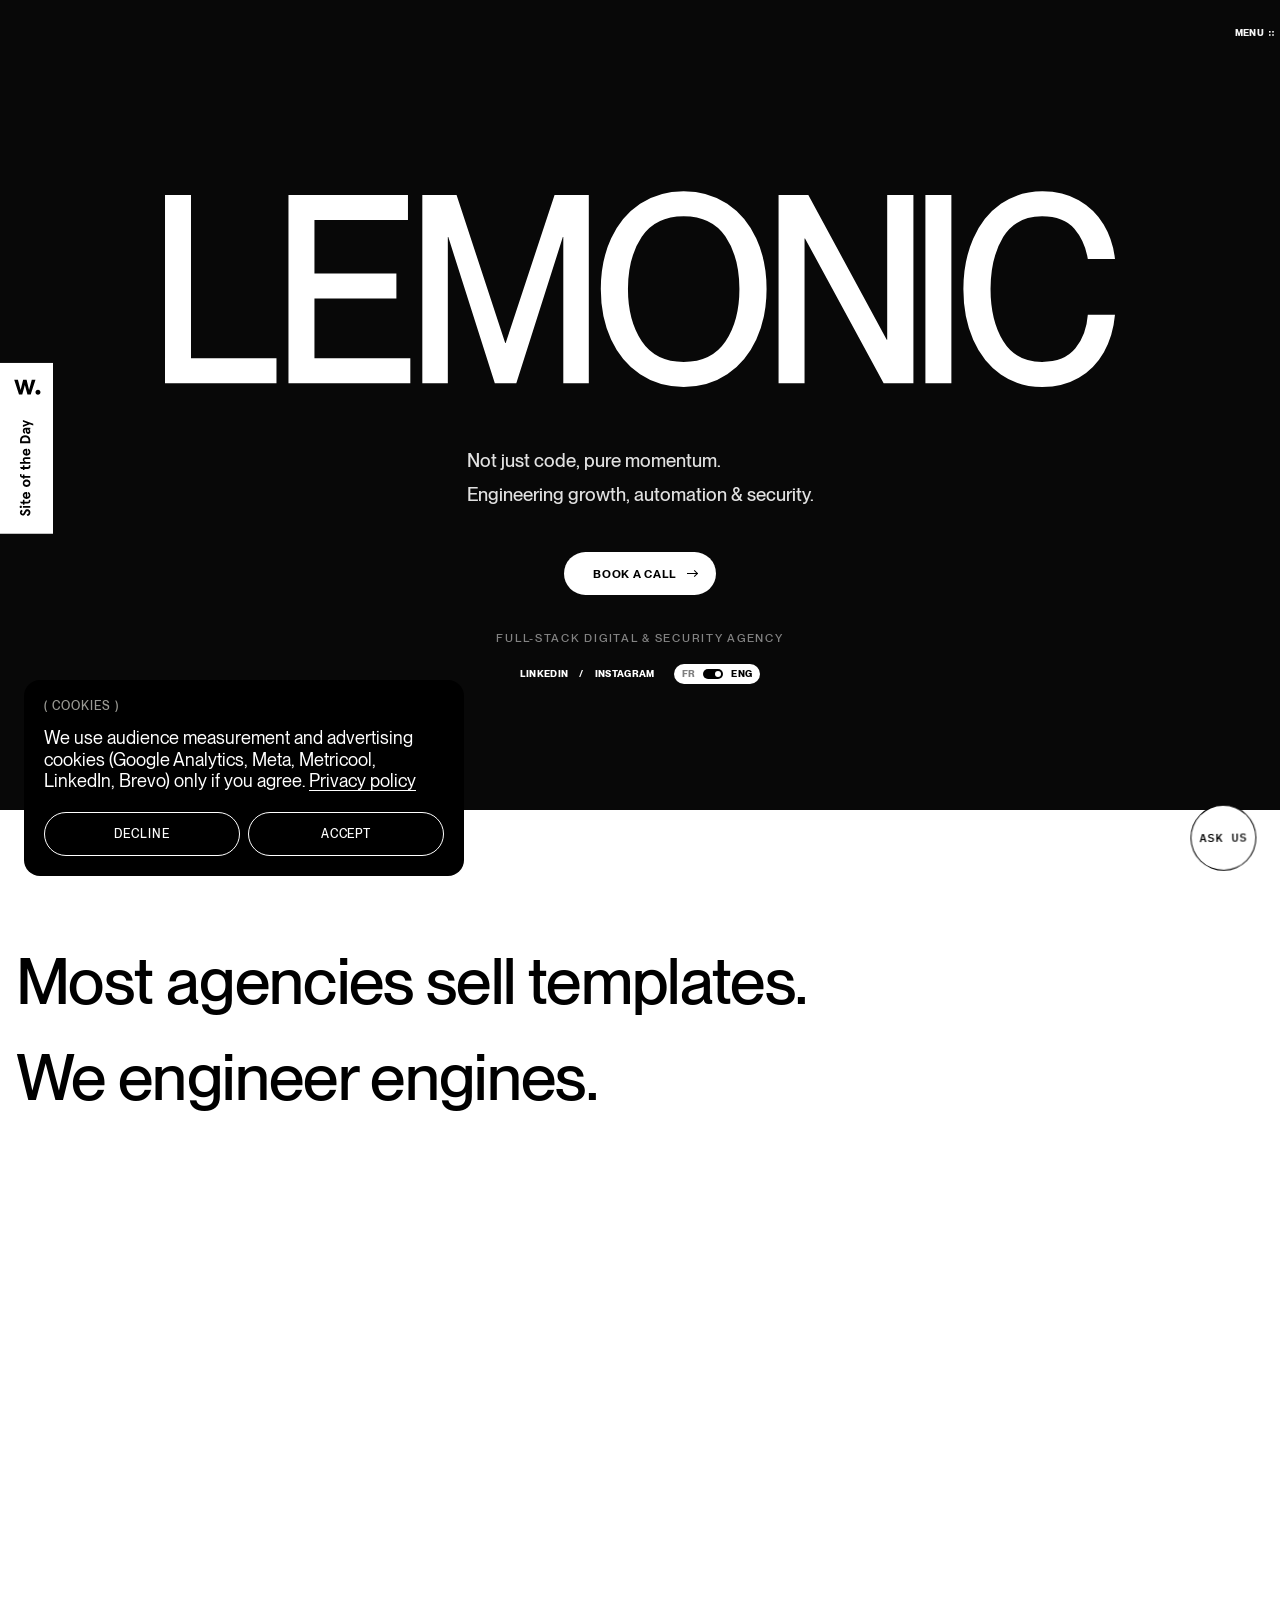
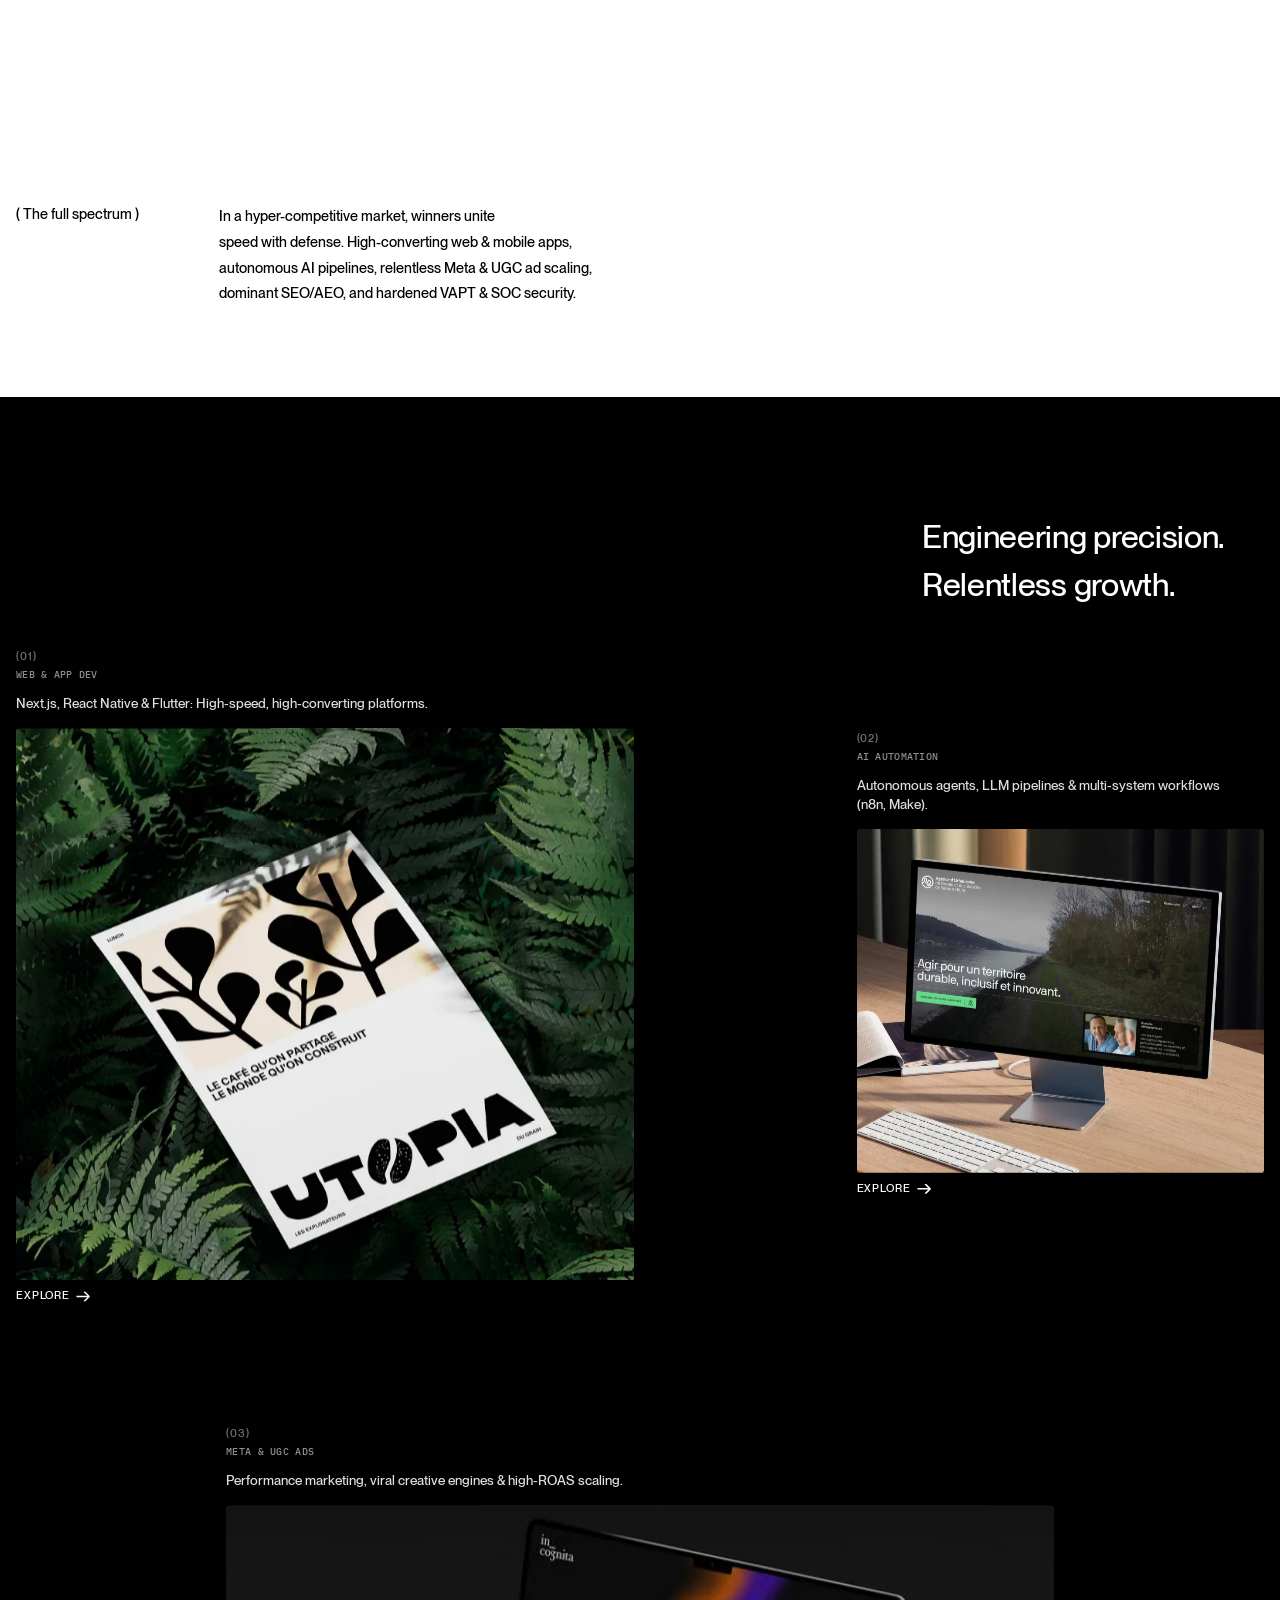
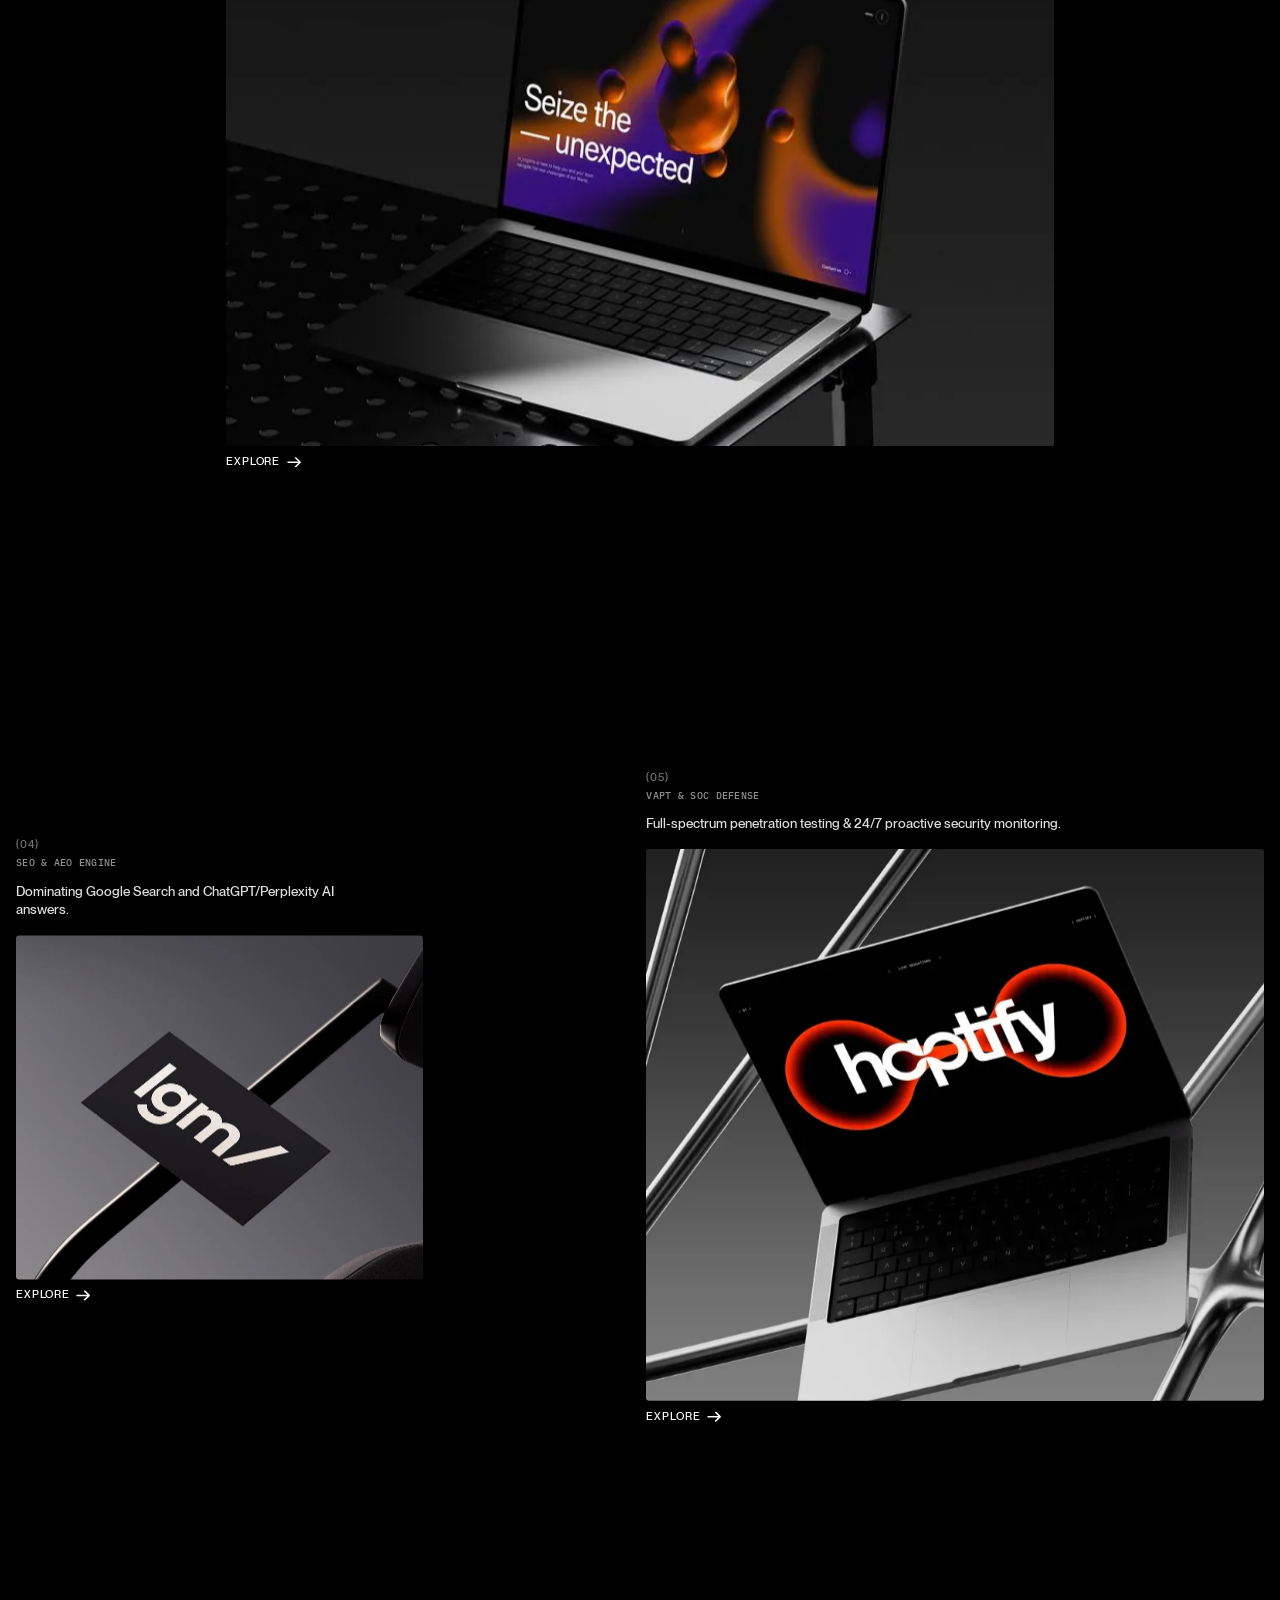
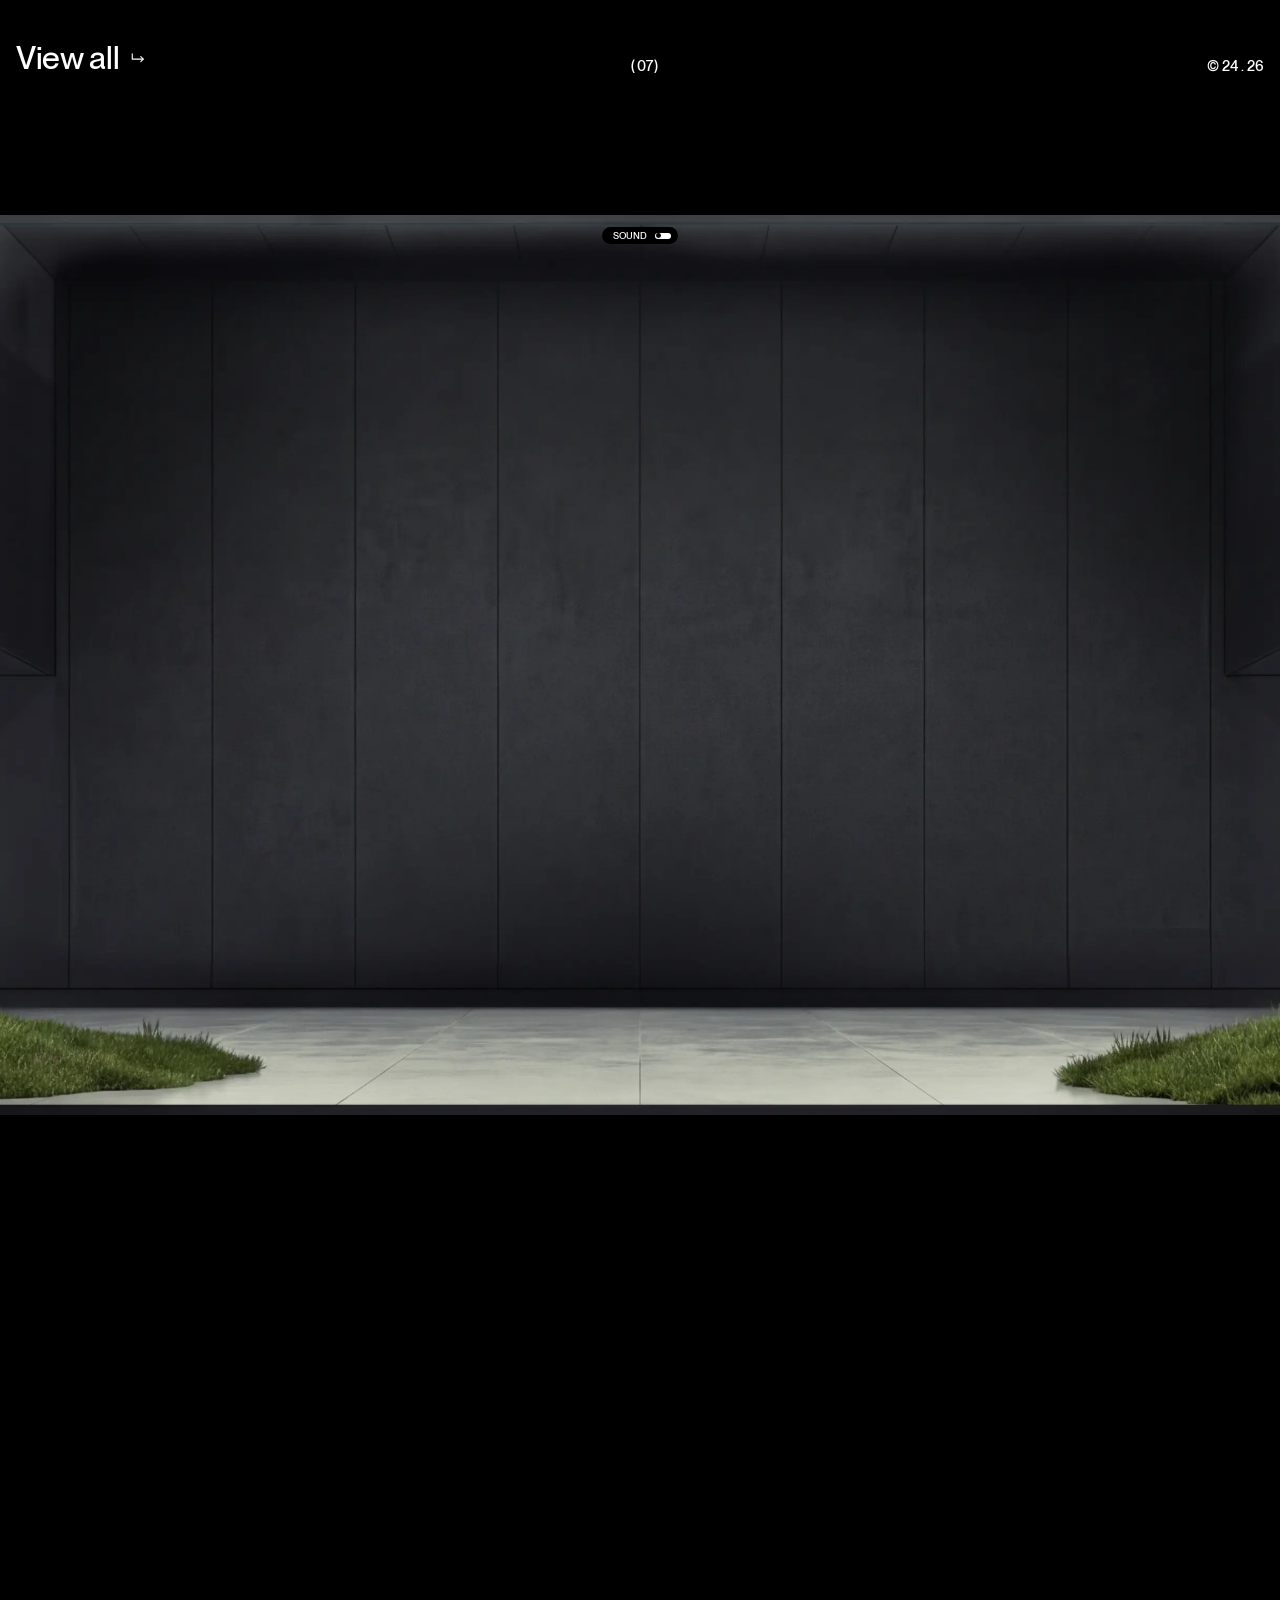
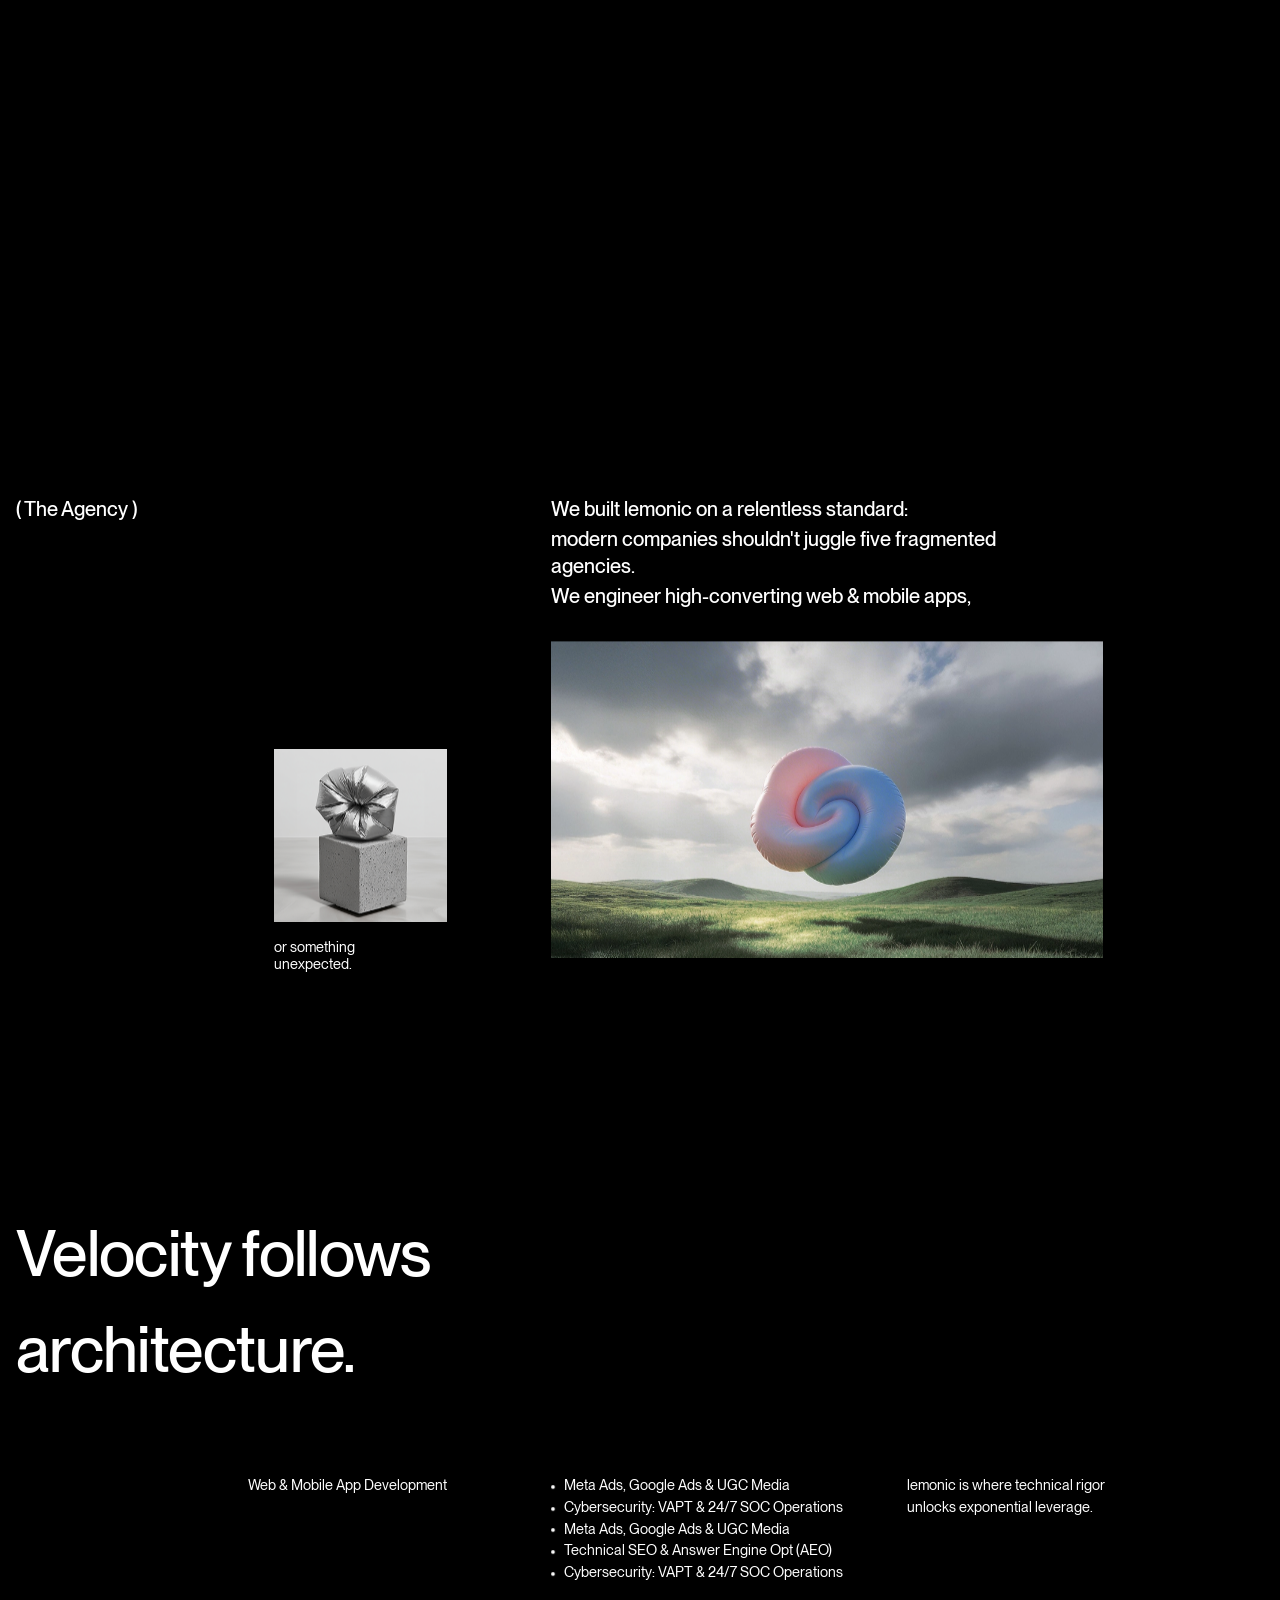
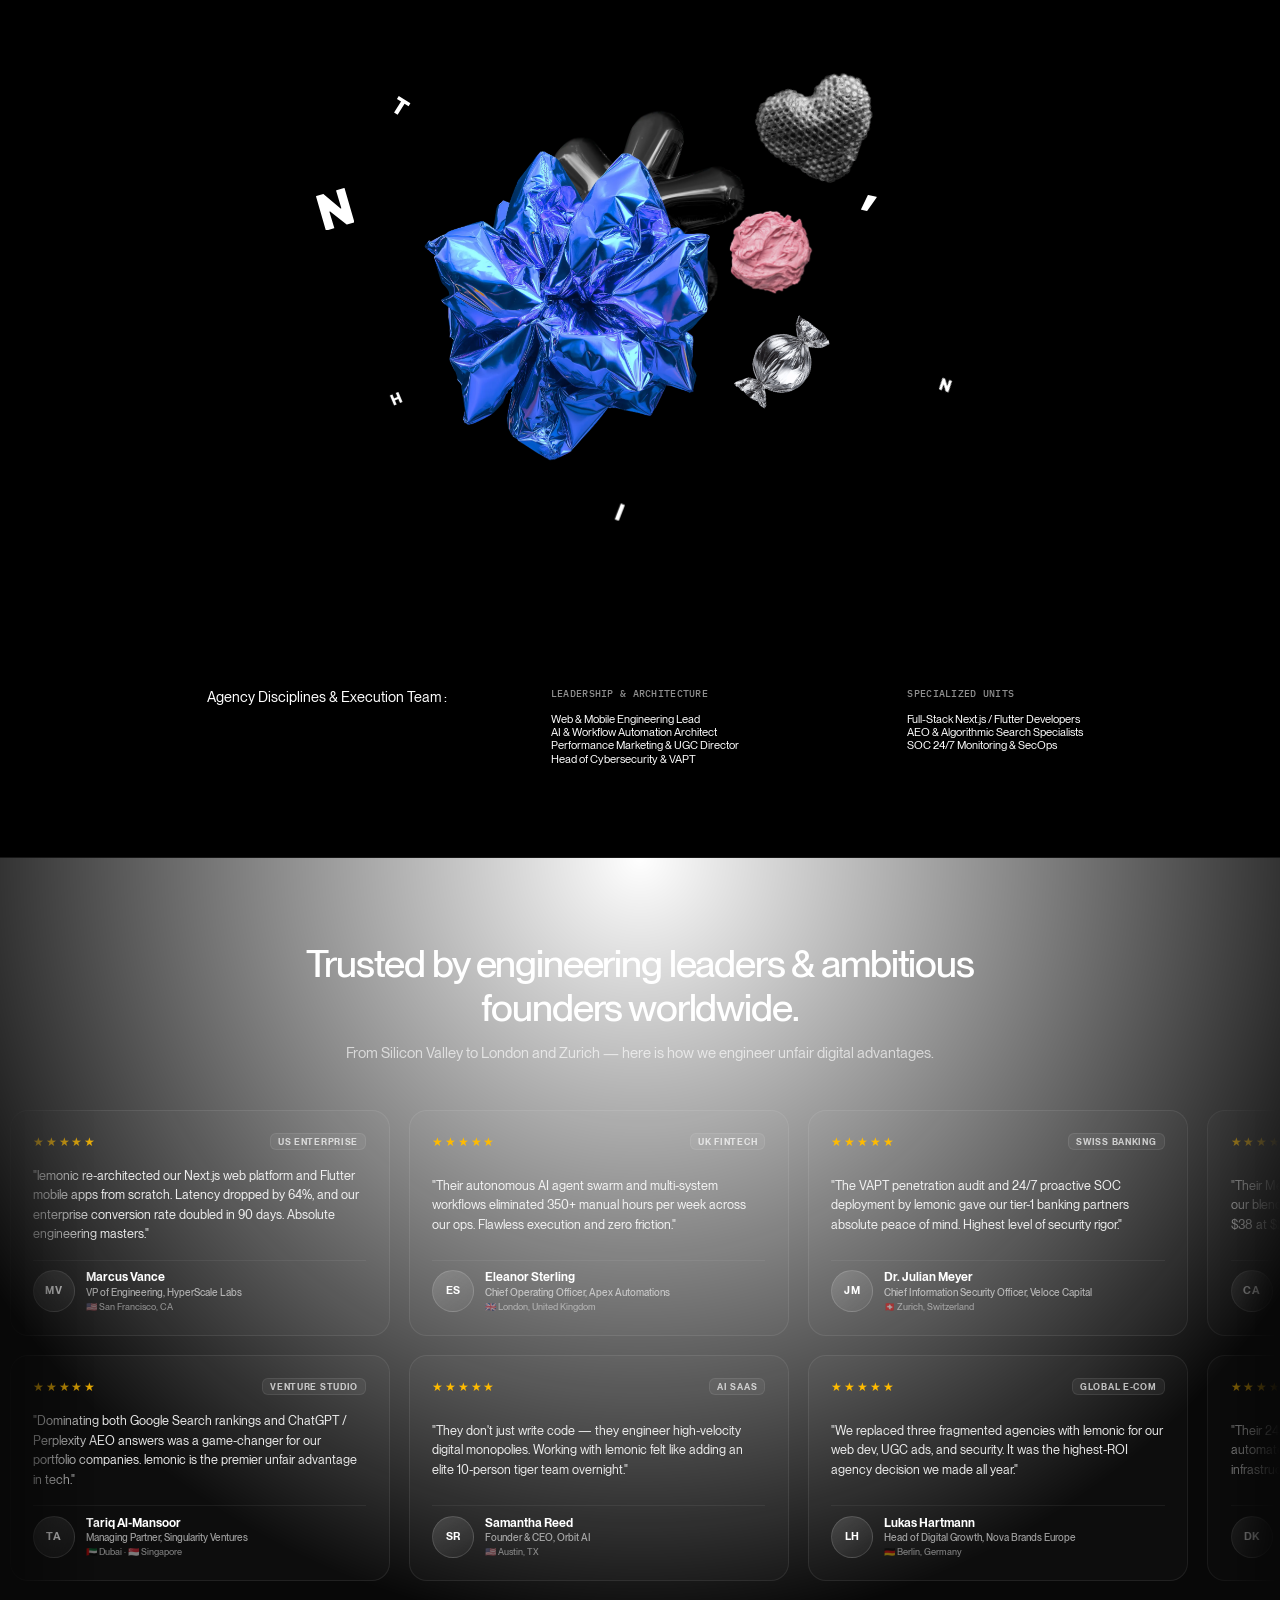
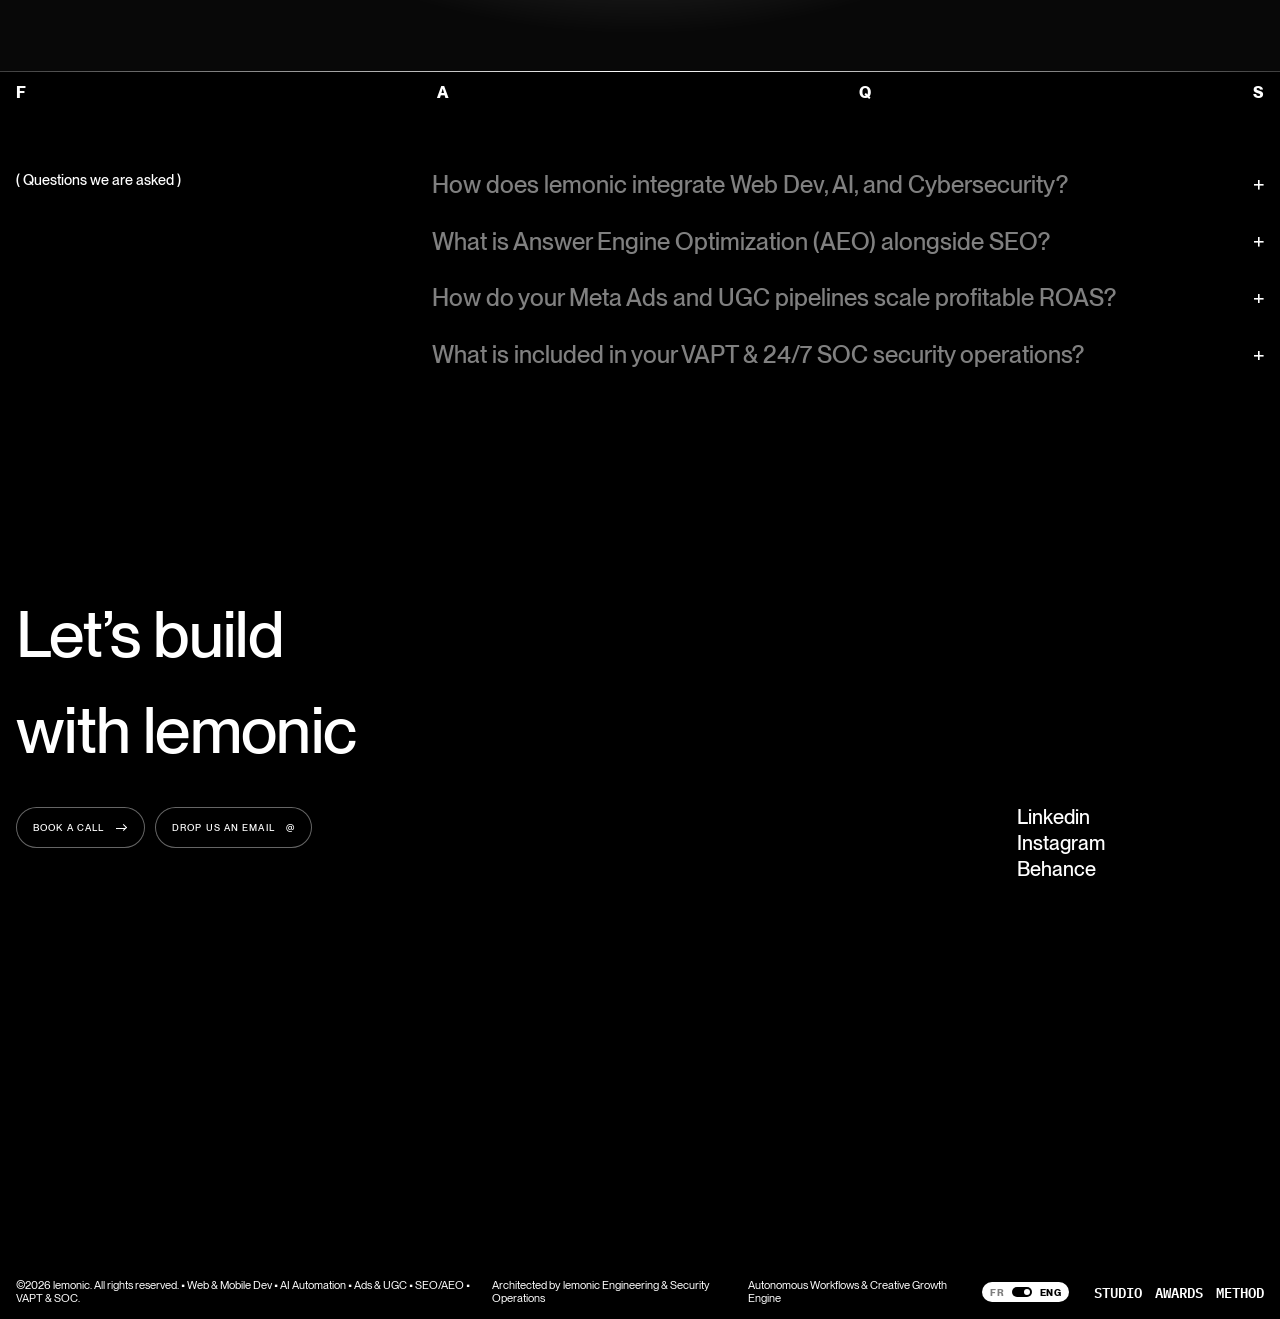
==== index.html @ 567ef1a5 "feat(testimonials): replace glitch section with transparent foreign client testimonials marquee & re" ====
<!DOCTYPE html>

<html class="w-mod-js wf-ibmplexmono-n4-active wf-active lenis lenis-scrolling lenis-smooth" data-wf-domain="www.noth.in" data-wf-page="6a0c501c42b9751b78a9d1a3" data-wf-site="6a0c501c42b9751b78a9d1a7" lang="en" style=""><!--
 Page saved with SingleFile 
 url: https://lemonic.agency/ 
 saved date: Wed Oct 28 2026 00:59:35 GMT+0530 (India Standard Time)
--><head><meta charset="utf-8"/><script async="" data-sf-original-src="https://www.googletagmanager.com/gtm.js?id=GTM-TXXTT3WJ" src="scripts/110.js"></script><style>body{transition:opacity ease-in 0.2s}body[unresolved]{opacity:0;display:block;overflow:hidden;position:relative}</style><style>.wf-force-outline-none[tabindex="-1"]:focus{outline:none}</style><title>lemonic | High-Performance Web Dev, App Dev, AI Automation, Ads &amp; Cybersecurity Agency</title><link href="https://lemonic.agency/" hreflang="x-default" rel="alternate"/><link href="https://lemonic.agency/" hreflang="en" rel="alternate"/><link href="https://lemonic.agency/fr" hreflang="fr" rel="alternate"/><meta content="lemonic is a full-stack digital powerhouse delivering custom Web &amp; App Development, AI Automation, Performance Marketing (Meta &amp; UGC Ads), SEO &amp; AEO, and Enterprise Cybersecurity (VAPT &amp; SOC)." name="description"/><meta content="lemonic | High-Performance Web Dev, App Dev, AI Automation, Ads &amp; Cybersecurity Agency" property="og:title"/><meta content="lemonic is a full-stack digital powerhouse delivering custom Web &amp; App Development, AI Automation, Performance Marketing (Meta &amp; UGC Ads), SEO &amp; AEO, and Enterprise Cybersecurity (VAPT &amp; SOC)." property="og:description"/><meta content="https://cdn.prod.website-files.com/6a0c501c42b9751b78a9d1a7/6a2ecb5b635d5e15f3be5005_open-graph-3.jpg" property="og:image"/><meta content="lemonic | High-Performance Web Dev, App Dev, AI Automation, Ads &amp; Cybersecurity Agency" name="twitter:title"/><meta content="lemonic is a full-stack digital powerhouse delivering custom Web &amp; App Development, AI Automation, Performance Marketing (Meta &amp; UGC Ads), SEO &amp; AEO, and Enterprise Cybersecurity (VAPT &amp; SOC)." name="twitter:description"/><meta content="website" property="og:type"/><meta content="summary_large_image" name="twitter:card"/><meta content="width=device-width, initial-scale=1" name="viewport"/><link data-sf-original-href="https://cdn.prod.website-files.com/6a0c501c42b9751b78a9d1a7/css/nothin-preprod.webflow.shared.da6d62573.min.css" href="stylesheet_2.css" rel="stylesheet" type="text/css"/><link data-sf-original-href="https://cdn.prod.website-files.com/6a0c501c42b9751b78a9d1a7/css/nothin-preprod.webflow.6a0c501c42b9751b78a9d1a3.d05afa5de.opt.min.css" href="stylesheet_1.css" rel="stylesheet" type="text/css"/><script data-sf-original-src="https://ajax.googleapis.com/ajax/libs/webfont/1.6.26/webfont.js" src="scripts/111.js" type="text/javascript"></script><link data-sf-original-href="https://fonts.googleapis.com/css?family=IBM+Plex+Mono:400" href="stylesheet_0.css" media="all" rel="stylesheet"/><script type="text/javascript">WebFont.load({  google: {    families: ["IBM Plex Mono:400"]  }});</script><script type="text/javascript">!function(o,c){var n=c.documentElement,t=" w-mod-";n.className+=t+"js",("ontouchstart"in o||o.DocumentTouch&&c instanceof DocumentTouch)&&(n.className+=t+"touch")}(window,document);</script><link data-sf-original-href="https://cdn.prod.website-files.com/6a0c501c42b9751b78a9d1a7/6a2ec8cf622699a3a1a2b83c_favicon-1-1.png" href="images/17.png" rel="icon" sizes="512x512" type="image/png"/><link href="https://lemonic.agency/" rel="canonical"/><script type="application/ld+json">
{
  "@context": "https://schema.org",
  "@type": "Organization",
  "@id": "https://lemonic.agency/#organization",
  "name": "lemonic",
  "legalName": "lemonic Agency",
  "alternateName": [
    "lemonic",
    "lemonic agency",
    "lemonic.agency"
  ],
  "description": "Full-stack digital powerhouse delivering custom Web & App Development, AI Automation, Performance Marketing (Meta & UGC Ads), SEO & AEO, and Enterprise Cybersecurity (VAPT & SOC).",
  "url": "https://lemonic.agency",
  "knowsAbout": [
    "Web Development",
    "Mobile App Development",
    "AI Automation",
    "Meta Ads",
    "UGC Ads",
    "Search Engine Optimization (SEO)",
    "Answer Engine Optimization (AEO)",
    "Vulnerability Assessment & Penetration Testing (VAPT)",
    "24/7 Security Operations Center (SOC)"
  ],
  "hasOfferCatalog": {
    "@type": "OfferCatalog",
    "name": "lemonic services",
    "description": "Enterprise digital and cybersecurity service capabilities."
  }
}
</script><!-- Origin trial Chrome WebMCP (noth.in + sous-domaines), jeton créé le 16/10/2026, expire le 30/03/2027 -->
<meta content="Ar6dFBeBWPPb+GO39ZNxCnTbltjSrvBATvACLUP/eQGfPTH7x+pdO/RKnRdQ1BiT6mdyEQlSqX2KzGQX+DdqkwIAAABaeyJvcmlnaW4iOiJodHRwczovL25vdGguaW46NDQzIiwiZmVhdHVyZSI6IldlYk1DUCIsImV4cGlyeSI6MTgwNjM2NDgwMCwiaXNTdWJkb21haW4iOnRydWV9" http-equiv="origin-trial"/>
<meta content="359319e4d50ca2c14576c0327e458f85" name="p:domain_verify"/>
<!-- Consentement (Consent Mode v2, mode basique) : GA4, Metricool, LinkedIn, Brevo et pixel Meta ne se chargent qu'après acceptation. Choix gardé 6 mois. Rouvrir : noth.in/#cookies -->
<script>
window.dataLayer = window.dataLayer || [];
function gtag(){dataLayer.push(arguments);}
gtag('consent', 'default', {ad_storage:'denied', analytics_storage:'denied', ad_user_data:'denied', ad_personalization:'denied', wait_for_update:500});
(function () {
  var K = 'nothin:consent', MAX = 182 * 864e5, c = null;
  try { var v = JSON.parse(localStorage.getItem(K) || 'null'); if (v && Date.now() - v.t < MAX) c = v.s; } catch (e) {}
  window.__nothinConsent = c;
  window.nothinLoadTrackers = function () {
    if (window.__nothinTrackersLoaded) return;
    window.__nothinTrackersLoaded = 1;
    gtag('consent', 'update', {analytics_storage:'granted'});
    if (location.hostname === 'www.noth.in') {
      var s = document.createElement('script');
      s.async = true;
      s.src = 'https://www.googletagmanager.com/gtag/js?id=G-HHTL91GJ73';
      document.head.appendChild(s);
      gtag('js', new Date());
      gtag('config', 'G-HHTL91GJ73');
    }
    var m = document.createElement('script');
    m.src = 'https://tracker.metricool.com/resources/be.js';
    m.onload = function () { try { beTracker.t({hash:'a866c627fd79d755214486ec2132f556'}); } catch (e) {} };
    document.head.appendChild(m);
    // LinkedIn Insight Tag (compte pub Booster NOTHIN' 547020977)
    window._linkedin_partner_id = '9807546';
    window._linkedin_data_partner_ids = window._linkedin_data_partner_ids || [];
    window._linkedin_data_partner_ids.push(window._linkedin_partner_id);
    if (!window.lintrk) { window.lintrk = function (a, b) { window.lintrk.q.push([a, b]); }; window.lintrk.q = []; }
    var l = document.createElement('script');
    l.async = true;
    l.src = 'https://snap.licdn.com/li.lms-analytics/insight.min.js';
    document.head.appendChild(l);
    // Pixel Meta (compte pub Nothin' 26717139374627992, jeu de données 1474296571183628, aussi posé sur geo.noth.in) (16/10/2026)
    !function(f,b,e,v,n,t,s){if(f.fbq)return;n=f.fbq=function(){n.callMethod?n.callMethod.apply(n,arguments):n.queue.push(arguments)};if(!f._fbq)f._fbq=n;n.push=n;n.loaded=!0;n.version='2.0';n.queue=[];t=b.createElement(e);t.async=!0;t.src=v;s=b.getElementsByTagName(e)[0];s.parentNode.insertBefore(t,s)}(window,document,'script','https://connect.facebook.net/en_US/fbevents.js');
    fbq('init', '1474296571183628');
    fbq('track', 'PageView');
    // Le site n'a pas de formulaire : la conversion est le clic vers Calendly, envoyé en Contact (délégué sur document, car le DOM est injecté par main.js)
    document.addEventListener('click', function (e) {
      var a = e.target.closest && e.target.closest('a[href*="calendly.com"]');
      if (a) fbq('track', 'Contact', {content_name: 'calendly'});
    }, true);
    // Tracker Brevo (Automatisations > Paramètres > Tracker Brevo)
    window.Brevo = window.Brevo || [];
    Brevo.push(['init', {client_key: 'a4q3juoqizbn21fngvplk0p5'}]);
    var b = document.createElement('script');
    b.async = true;
    b.src = 'https://cdn.brevo.com/js/sdk-loader.js';
    document.head.appendChild(b);
  };
  if (c === 'granted') window.nothinLoadTrackers();
})();
</script>
<!-- Google Tag Manager -->
<script>(function(w,d,s,l,i){w[l]=w[l]||[];w[l].push({'gtm.start':
new Date().getTime(),event:'gtm.js'});var f=d.getElementsByTagName(s)[0],
j=d.createElement(s),dl=l!='dataLayer'?'&l='+l:'';j.async=true;j.src=
'https://www.googletagmanager.com/gtm.js?id='+i+dl;f.parentNode.insertBefore(j,f);
})(window,document,'script','dataLayer','GTM-TXXTT3WJ');</script>
<!-- End Google Tag Manager -->
<script>
(function () {
  try {
    if (sessionStorage.getItem('nothin:loader-played') === '1') {
      var s = document.createElement('style');
      s.textContent = '.loader{display:none !important;}';
      document.head.appendChild(s);
    }
  } catch (e) {}
})();
</script><style>.loader{display:none!important}</style>
<style>*{-webkit-font-smoothing:antialiased;-moz-osx-font-smoothing:grayscale;-o-font-smoothing:antialiased}.loader{display:block}</style><style>html,body{overscroll-behavior:none}</style><script data-sf-original-src="https://cdn.prod.website-files.com/6a0c501c42b9751b78a9d1a7%2F689e5ba67671442434f3ca35%2F6adfb3a1a7b90ee5ba671ade%2Fchatfr-1.0.1.js" src="scripts/112.js" type="text/javascript"></script><script data-sf-original-src="https://cdn.prod.website-files.com/6a0c501c42b9751b78a9d1a7%2F689e5ba67671442434f3ca35%2F6adfb63e61417b162801f7a9%2Ftogglelangues-1.1.0.js" src="scripts/113.js" type="text/javascript"></script><style id="nothin-toggle-langues">.lang-list{flex-direction:row-reverse;align-items:center;column-gap:8px}.lang-link.w--current{padding-left:0}.lang-link:not(.w--current){opacity:.5}.lang-link:not(.w--current):hover{opacity:1}.nl-tg{position:relative;flex:none;display:block;width:20px;height:10px;border-radius:10px;background:var(--black);border:0;padding:0;margin:0;cursor:pointer}.nl-tg::after{content:"";position:absolute;left:2px;top:2px;width:6px;height:6px;border-radius:50%;background:var(--white);transition:transform .25s ease}.nl-tg.is-en::after{transform:translateX(10px)}</style><script data-sf-original-src="https://nothinv1.netlify.app/main.js" src="scripts/114.js" type="module"></script><script async="" data-sf-original-src="https://tools.noth.in/webmcp/nothin-webmcp.js" src="scripts/115.js"></script><style id="mytempCss" type="text/css">._8mqQwQ{display:none}._1TWLMK.icF5zO{opacity:0.01}</style><style>*{margin:0;padding:0;box-sizing:border-box}html{height:auto;scroll-behavior:auto}a{color:inherit;text-decoration:none;transition:opacity .3s ease}img{max-width:100%;height:auto;display:block}[line],[letter],[opacity]{opacity:0}[scale]{transform:scale(0);transform-origin:50% 50%}.line-child,.letter-child{padding-bottom:.15em}.line-mask-child-mask,.letter-mask-child-mask{margin-bottom:-.15em}.section-w{position:relative;overflow:hidden}.section-w .video-hero-bg{position:absolute;top:50%;left:0;transform:translateY(-50%);width:100%;height:auto;z-index:0}.section-w .mask-reveal-canvas{position:absolute;inset:0;z-index:1;pointer-events:none}.section-w .section.hero-home{background-color:#fff;position:relative;z-index:0}.footer-svg-w,.footer-nothin-svg{overflow:visible}.footer-nothin-svg path{will-change:transform}@media (max-width:768px){.work-list-img{grid-template-columns:1fr!important}.work-item-img{grid-column:1/-1!important;height:auto!important}.work-item-img .work-img{height:auto!important}}</style><style data-nothin-chat="true">.nw{--nw-size:64px;--nw-w:380px;--nw-h:560px;--nw-right:24px;--nw-bottom:24px;--nw-dur:620ms;--nw-ease:cubic-bezier(.22,1,.36,1);--mw:30.08px;--mh:24px;--dx:0px;--dy:0px;--nw-sans:inherit;--nw-caps:inherit;--nw-mono:"IBM Plex Mono",ui-monospace,monospace;--nw-neutral:#e3e1de;--nw-grey:#8b8b84;--nw-hair:#d7d7d1;--nw-card:16px;--nw-pill:100px;position:fixed;z-index:2147483000;right:var(--nw-right);bottom:var(--nw-bottom);width:0;height:0;font-family:var(--nw-sans);font-weight:500;font-size:14px;line-height:1.1;color:#000;transition:bottom .5s var(--nw-ease);will-change:transform}.nw,.nw *{box-sizing:border-box}.nw button:focus-visible,.nw a:focus-visible{outline:2px solid currentColor;outline-offset:3px}.nw-shell{position:absolute;right:0;bottom:0;width:var(--nw-size);height:var(--nw-size);border-radius:calc(var(--nw-size)/2);background:#fff;overflow:hidden;box-shadow:0 0 0 1px #000,0 0 0 rgba(0,0,0,0);transition:width var(--nw-dur) var(--nw-ease),height var(--nw-dur) var(--nw-ease),border-radius var(--nw-dur) var(--nw-ease),box-shadow .5s}.nw[data-state=open] .nw-shell{width:var(--nw-w);height:var(--nw-h);border-radius:var(--nw-card);box-shadow:0 0 0 1px #000,0 18px 40px rgba(0,0,0,.12)}.nw-launch{position:absolute;inset:0;border:0;padding:0;margin:0;background:transparent!important;cursor:pointer;color:inherit;border-radius:inherit;-webkit-tap-highlight-color:transparent;-webkit-appearance:none;appearance:none;outline:none}.nw:not([data-state=idle]) .nw-launch{pointer-events:none}.nw-face{position:absolute;inset:0;display:grid;place-items:center;opacity:0;transition:opacity .22s ease;pointer-events:none}.nw[data-state=idle] .nw-face{opacity:1}.nw-ask{grid-area:1/1;font-family:var(--nw-mono);font-weight:500;font-size:12px;line-height:1;letter-spacing:.08em;text-transform:uppercase;color:#000;transition:opacity .32s ease,transform .5s var(--nw-ease)}.nw-gum{grid-area:1/1;width:76%;height:76%;object-fit:contain;opacity:0;transform:scale(.5) rotate(-16deg);user-select:none;transition:opacity .3s ease,transform .65s cubic-bezier(.34,1.56,.64,1)}.nw.is-hover .nw-ask{opacity:0;transform:scale(.7)}.nw.is-hover .nw-gum{opacity:1;transform:none}.nw-mark{position:absolute;width:var(--mw);height:var(--mh);display:block;pointer-events:none;user-select:none;z-index:3;right:calc(var(--nw-w) - 20px - var(--mw));bottom:calc(var(--nw-h) - 20px - var(--mh));opacity:0;transform:translate(var(--dx),var(--dy)) scale(.55);transition:transform .22s ease,opacity .2s ease}.nw[data-state=peek] .nw-mark,.nw[data-state=closing] .nw-mark{opacity:1;transform:translate(var(--dx),var(--dy)) scale(.9)}.nw[data-state=peek] .nw-mark{transition:transform .26s cubic-bezier(.34,1.56,.64,1),opacity .18s ease}.nw[data-state=closing] .nw-mark{transition:transform var(--nw-dur) var(--nw-ease),opacity 0s}.nw[data-state=open] .nw-mark{opacity:1;transform:none;transition:transform var(--nw-dur) var(--nw-ease),opacity 0s}.nw-panel{position:absolute;right:0;bottom:0;width:var(--nw-w);height:var(--nw-h);display:flex;flex-direction:column;background:#fff;visibility:hidden;transition:visibility 0s linear var(--nw-dur)}.nw[data-state=open] .nw-panel,.nw[data-state=closing] .nw-panel{visibility:visible}.nw[data-state=open] .nw-panel{transition-delay:0s}.nw-st{opacity:0;transform:translateY(8px);transition:opacity .16s ease,transform .16s ease}.nw[data-state=open] .nw-st{opacity:1;transform:none;transition:opacity .42s ease calc(var(--nw-dur)*.3 + var(--i,0)*50ms),transform .55s var(--nw-ease) calc(var(--nw-dur)*.3 + var(--i,0)*50ms)}.nw-head{height:64px;display:flex;align-items:center;justify-content:space-between;gap:12px;padding:0 16px 0 20px;border-bottom:1px solid var(--nw-hair);flex:none}.nw-id{display:flex;align-items:center;gap:12px}.nw-id i{display:block;width:var(--mw);height:var(--mh)}.nw-mono{font-family:var(--nw-mono);font-weight:500;text-transform:uppercase;letter-spacing:.08em;font-size:12px}.nw-id .nw-mono{color:var(--nw-grey);font-size:11px}.nw-close{font-family:var(--nw-caps);font-weight:500;font-size:12px;line-height:1;text-transform:uppercase;letter-spacing:.08em;background:transparent;color:#000;border:1px solid #000;border-radius:var(--nw-pill);padding:9px 14px;cursor:pointer;transition:background .25s,color .25s}.nw-close:hover{background:#000;color:#fff}.nw-log{flex:1;overflow:auto;overscroll-behavior:contain;-webkit-overflow-scrolling:touch;padding:20px;display:flex;flex-direction:column;gap:14px;scrollbar-width:thin}.nw-msg{max-width:88%;font-family:var(--nw-sans);font-size:16px;line-height:1.2;font-weight:400;padding:12px 14px;border-radius:var(--nw-card);overflow-wrap:anywhere}.nw-msg.me{align-self:flex-end;background:#000;color:#fff;border-bottom-right-radius:4px}.nw-msg.bot{align-self:flex-start;background:var(--nw-neutral);color:#000;border-bottom-left-radius:4px}.nw-link{color:inherit;text-decoration:underline}.nw-ctas{display:flex;flex-wrap:wrap;gap:8px;margin-top:10px}.nw-cta{display:inline-block;font-family:var(--nw-caps);font-weight:500;font-size:12px;line-height:1;text-transform:uppercase;letter-spacing:.08em;color:#000;background:transparent;border:1px solid #000;border-radius:var(--nw-pill);padding:9px 14px;text-decoration:none;cursor:pointer;transition:background .25s,color .25s}.nw-cta:hover{background:#000;color:#fff}.nw-dots{display:inline-flex;gap:4px;padding:3px 0}.nw-dots b{width:5px;height:5px;border-radius:50%;background:#000;opacity:.3;animation:nwdot 1s infinite}.nw-dots b:nth-child(2){animation-delay:.15s}.nw-dots b:nth-child(3){animation-delay:.3s}@keyframes nwdot{50%{opacity:1}}.nw-form{display:flex;gap:8px;padding:12px 16px 16px;border-top:1px solid var(--nw-hair);flex:none;margin:0}.nw-form input{flex:1;min-width:0;font-family:var(--nw-sans);font-weight:400;font-size:16px;line-height:1;border:1px solid #000;border-radius:var(--nw-pill);padding:14px 18px;background:#fff;color:#000;outline:none;box-shadow:none;transition:box-shadow .2s}.nw-form input:focus,.nw-form input:focus-visible{outline:none;box-shadow:inset 0 0 0 1px #000}.nw-form input::placeholder{color:var(--nw-grey);opacity:1}.nw-form input:disabled{opacity:.6}.nw-send{font-family:var(--nw-caps);font-weight:500;font-size:12px;line-height:1;text-transform:uppercase;letter-spacing:.08em;background:#000;color:#fff;border:1px solid #000;border-radius:var(--nw-pill);padding:0 18px;cursor:pointer;transition:background .25s,color .25s}.nw-send:hover{background:#fff;color:#000}.nw-send:disabled{opacity:.6;cursor:default}.nw-fine{padding:0 20px 14px;color:var(--nw-grey);font-size:11px;letter-spacing:.08em;flex:none}@media (max-width:720px){.nw{--nw-size:56px;--nw-right:16px;--nw-bottom:16px;--nw-w:calc(100vw - 32px);--nw-h:min(72vh,560px)}}@media (prefers-reduced-motion:reduce){.nw,.nw *{animation:none!important;transition:none!important}.nw .nw-face,.nw .nw-mark,.nw .nw-panel,.nw .nw-ask,.nw .nw-gum{transition:opacity .2s linear!important}.nw .nw-mark,.nw .nw-gum{transform:none!important}.nw .nw-st{transform:none!important}.nw:not([data-state=open]) .nw-panel{opacity:0}.nw .nw-ask{filter:none!important;transform:none!important}}</style><style id="nw-lift"></style><meta content="no-referrer" name="referrer"/><style data-single-file-movable-style="">html{font-size:calc(0rem + 1vw)}@media screen and (min-width:992px){html{font-size:calc(0rem + 1vw)}}@media screen and (max-width:991px){html{font-size:1rem}}body ::-webkit-scrollbar,body::-webkit-scrollbar{display:none}body{-ms-overflow-style:none}html{scrollbar-width:none}*,*:after,*:before{margin:0;padding:0;-webkit-box-sizing:border-box;-moz-box-sizing:border-box;box-sizing:border-box}html,body{-webkit-font-smoothing:antialiased;width:100%;height:auto}input:focus,select:focus,textarea:focus,button:focus{outline:none}a{color:inherit}::selection{background-color:#121212;color:white;text-shadow:none}::-moz-selection{background-color:#121212;color:white;text-shadow:none}.form_w ::selection{background-color:#2500AD;color:#FFFFFF;text-shadow:none}.form_w ::-moz-selection{background-color:#2500AD;color:#FFFFFF;text-shadow:none}.hide{display:none!important}figure{margin:0!important;padding:0!important}.w-richtext>:not(div):first-child,.w-richtext>div:first-child>:first-child{margin-top:0!important}.w-richtext>:last-child,.w-richtext ol li:last-child,.w-richtext ul li:last-child{margin-bottom:0!important}</style><style data-single-file-movable-style="">@media screen and (max-width:991px){.hide,.hide-tablet{display:none!important}}@media screen and (max-width:767px){.hide-landscape{display:none!important}}@media screen and (max-width:479px){.hide-mobile{display:none!important}}</style><style data-single-file-movable-style="">@media (max-width:767px){#awwwards{display:none!important}}</style><style data-single-file-movable-style="">#awwwards{transition:opacity .5s cubic-bezier(.22,1,.36,1),transform .6s cubic-bezier(.22,1,.36,1)}#awwwards.is-away{opacity:0;transform:translate(-40%,-50%)!important;pointer-events:none}</style><style data-single-file-movable-style="">.nw{transition:opacity .5s cubic-bezier(.22,1,.36,1),translate .6s cubic-bezier(.22,1,.36,1)}.nw.nw-away[data-state=idle]{opacity:0;translate:40%0;pointer-events:none}</style><!-- CSP removed --><style id="lemonic-anti-clipping-fix">
/* Lemonics Anti-Clipping & Full Text Visibility Engine */
.line-mask-child-mask {
  overflow: visible !important;
  clip-path: none !important;
  margin-bottom: 0 !important;
  height: auto !important;
}
.line-child {
  transform: none !important;
  opacity: 1 !important;
  visibility: visible !important;
  display: block !important;
  padding-bottom: 0.15em !important;
  white-space: normal !important;
}
[line], [letter], [opacity], [scale] {
  opacity: 1 !important;
  visibility: visible !important;
}
.short-p-work {
  overflow: visible !important;
  height: auto !important;
  line-height: 1.4 !important;
  font-size: 1.05rem !important;
  max-width: 90% !important;
  opacity: 0.88 !important;
}
.work_item {
  overflow: visible !important;
  margin-bottom: 2rem !important;
}
.h3-style, .h1-home, .title-work {
  overflow: visible !important;
  line-height: 1.2 !important;
}
.text-block-2 {
  overflow: visible !important;
  line-height: 1.5 !important;
  max-width: 95% !important;
}
.video-showreel-flip {
  overflow: visible !important;
}
.nav-logo .nav-apos {
  display: none !important;
  opacity: 0 !important;
}
</style><style id="lemonic-mobile-responsive-engine">

/* ==========================================================================
   TRANSPARENT CLIENT TESTIMONIALS (LEMONIC LUXURY THEME)
   ========================================================================== */
.section.testimonials {
  position: relative;
  width: 100%;
  padding: 6.5rem 0 7rem;
  background: radial-gradient(circle at 50% 0%, rgba(255, 255, 255, 0.03) 0%, rgba(8, 8, 8, 1) 75%);
  color: #ffffff;
  overflow: hidden;
  border-top: 1px solid rgba(255, 255, 255, 0.06);
  border-bottom: 1px solid rgba(255, 255, 255, 0.06);
}

.testimonials-header {
  max-width: 800px;
  margin: 0 auto 3.5rem;
  padding: 0 1.5rem;
  text-align: center;
}

.testimonials-badge {
  display: inline-flex;
  align-items: center;
  gap: 0.5rem;
  padding: 0.35rem 0.85rem;
  border-radius: 999px;
  background: rgba(255, 255, 255, 0.05);
  border: 1px solid rgba(255, 255, 255, 0.12);
  margin-bottom: 1.25rem;
}

.badge-dot {
  width: 6px;
  height: 6px;
  border-radius: 50%;
  background: #ffffff;
  box-shadow: 0 0 8px #ffffff;
}

.badge-text {
  font-size: 0.75rem;
  font-weight: 600;
  letter-spacing: 0.12em;
  text-transform: uppercase;
  color: rgba(255, 255, 255, 0.85);
}

.testimonials-title {
  font-size: clamp(2rem, 4vw, 3rem);
  line-height: 1.15;
  letter-spacing: -0.03em;
  font-weight: 500;
  color: #ffffff;
  margin: 0 0 1rem;
}

.testimonials-sub {
  font-size: clamp(1rem, 1.5vw, 1.15rem);
  line-height: 1.55;
  color: rgba(255, 255, 255, 0.65);
  margin: 0;
}

/* Marquee Scroller */
.testimonials-marquee-wrap {
  display: flex;
  flex-direction: column;
  gap: 1.5rem;
  width: 100%;
  overflow: hidden;
  mask-image: linear-gradient(to right, transparent 0%, black 8%, black 92%, transparent 100%);
  -webkit-mask-image: linear-gradient(to right, transparent 0%, black 8%, black 92%, transparent 100%);
}

.marquee-track {
  display: flex;
  width: max-content;
  user-select: none;
}

.marquee-track-left {
  animation: lemonic-marquee-left 42s linear infinite;
}

.marquee-track-right {
  animation: lemonic-marquee-right 45s linear infinite;
}

.marquee-track:hover {
  animation-play-state: paused;
}

@keyframes lemonic-marquee-left {
  0% { transform: translate3d(0, 0, 0); }
  100% { transform: translate3d(-50%, 0, 0); }
}

@keyframes lemonic-marquee-right {
  0% { transform: translate3d(-50%, 0, 0); }
  100% { transform: translate3d(0, 0, 0); }
}

.marquee-content {
  display: flex;
  gap: 1.5rem;
  padding: 0 0.75rem;
}

/* Cards */
.testimonial-card {
  width: 380px;
  flex-shrink: 0;
  padding: 1.75rem;
  border-radius: 18px;
  background: rgba(255, 255, 255, 0.025);
  backdrop-filter: blur(14px);
  -webkit-backdrop-filter: blur(14px);
  border: 1px solid rgba(255, 255, 255, 0.08);
  display: flex;
  flex-direction: column;
  justify-content: space-between;
  gap: 1.25rem;
  transition: transform 0.25s cubic-bezier(0.2, 0, 0, 1), border-color 0.25s ease, background 0.25s ease;
}

.testimonial-card:hover {
  transform: translateY(-4px);
  background: rgba(255, 255, 255, 0.05);
  border-color: rgba(255, 255, 255, 0.2);
}

.card-top {
  display: flex;
  justify-content: space-between;
  align-items: center;
}

.stars {
  color: #ffbb00;
  letter-spacing: 0.15em;
  font-size: 0.95rem;
}

.client-badge {
  font-size: 0.7rem;
  font-weight: 600;
  letter-spacing: 0.08em;
  text-transform: uppercase;
  padding: 0.2rem 0.55rem;
  border-radius: 6px;
  background: rgba(255, 255, 255, 0.06);
  color: rgba(255, 255, 255, 0.7);
  border: 1px solid rgba(255, 255, 255, 0.08);
}

.card-quote {
  font-size: 0.98rem;
  line-height: 1.55;
  color: rgba(255, 255, 255, 0.9);
  margin: 0;
  font-weight: 400;
}

.client-profile {
  display: flex;
  align-items: center;
  gap: 0.85rem;
  padding-top: 0.75rem;
  border-top: 1px solid rgba(255, 255, 255, 0.06);
}

.client-avatar {
  width: 42px;
  height: 42px;
  border-radius: 50%;
  background: linear-gradient(135deg, rgba(255, 255, 255, 0.15), rgba(255, 255, 255, 0.04));
  border: 1px solid rgba(255, 255, 255, 0.15);
  display: flex;
  align-items: center;
  justify-content: center;
  font-weight: 600;
  font-size: 0.85rem;
  color: #ffffff;
  letter-spacing: 0.05em;
  flex-shrink: 0;
}

.client-info {
  display: flex;
  flex-direction: column;
  gap: 0.15rem;
}

.client-name {
  font-size: 0.95rem;
  font-weight: 600;
  color: #ffffff;
}

.client-role {
  font-size: 0.78rem;
  color: rgba(255, 255, 255, 0.6);
  line-height: 1.25;
}

.client-location {
  font-size: 0.72rem;
  color: rgba(255, 255, 255, 0.45);
  margin-top: 0.15rem;
}

@media (max-width: 991px) {
  .section.testimonials {
    padding: 4.5rem 0 5rem !important;
  }
  .testimonials-header {
    margin-bottom: 2.5rem !important;
  }
  .testimonial-card {
    width: 310px !important;
    padding: 1.35rem !important;
  }
  .card-quote {
    font-size: 0.9rem !important;
    line-height: 1.5 !important;
  }
}



/* ==========================================================================
   PERFORMANCE & INSTANT HERO ENGINE (Zero Lag, No 300vh Scroll-Trap)
   ========================================================================== */
.section-w {
  position: relative !important;
  width: 100% !important;
  min-height: 90vh !important;
  height: auto !important;
  margin-top: 0 !important;
  display: flex !important;
  flex-direction: column !important;
  justify-content: center !important;
  align-items: center !important;
  background: #080808 !important;
  overflow: visible !important;
  padding-top: 7rem !important;
  padding-bottom: 4rem !important;
}

.section-w .mask-reveal-canvas,
.section-w .video-hero-bg {
  display: none !important;
}

.section.showreel {
  margin-top: 0 !important;
}

.section-fake-hero {
  position: static !important;
  height: auto !important;
  margin: 0 !important;
  width: 100% !important;
  max-width: 1200px !important;
  padding: 0 2rem !important;
  mix-blend-mode: normal !important;
  display: flex !important;
  flex-direction: column !important;
  align-items: center !important;
  text-align: center !important;
}

.section.hero-home {
  order: -1 !important;
  width: 100% !important;
  height: auto !important;
  min-height: auto !important;
  padding: 1rem 0 3rem !important;
  display: flex !important;
  justify-content: center !important;
  align-items: center !important;
  background: transparent !important;
}

.nothin-hero-w {
  width: 100% !important;
  max-width: 950px !important;
  margin: 0 auto !important;
  display: flex !important;
  justify-content: center !important;
  overflow: visible !important;
}

.nothin-hero-svg {
  visibility: visible !important;
  display: block !important;
  width: 100% !important;
  max-width: 950px !important;
  height: auto !important;
  color: #ffffff !important;
  opacity: 1 !important;
}

.nothin-hero-svg path {
  visibility: visible !important;
  opacity: 1 !important;
  transform: none !important;
  fill: #ffffff !important;
}

.div-block {
  display: flex !important;
  flex-direction: column !important;
  align-items: center !important;
  text-align: center !important;
  width: 100% !important;
  max-width: 650px !important;
  margin: 0 auto !important;
}

.div-block .p-l {
  font-size: clamp(1.15rem, 2vw, 1.45rem) !important;
  line-height: 1.5 !important;
  text-align: center !important;
  color: rgba(255, 255, 255, 0.88) !important;
}

.div-block .btn {
  width: auto !important;
  display: inline-flex !important;
  align-items: center !important;
  justify-content: center !important;
  gap: 0.75rem !important;
  padding: 0.95rem 2.25rem !important;
  border-radius: 999px !important;
  background: #ffffff !important;
  color: #000000 !important;
  margin-top: 1.5rem !important;
  text-decoration: none !important;
  transition: transform 0.2s ease, box-shadow 0.2s ease !important;
}

.div-block .btn:hover {
  transform: translateY(-2px) scale(1.02) !important;
  box-shadow: 0 12px 30px rgba(255, 255, 255, 0.2) !important;
}

.div-block .btn .btn__text-p {
  color: #000000 !important;
  font-weight: 600 !important;
  text-transform: uppercase !important;
  letter-spacing: 0.06em !important;
  font-size: 0.9rem !important;
}

.div-block .btn .arrow-w {
  filter: invert(1) !important;
}

.link-hero-bottom-w {
  margin-top: 3rem !important;
  display: flex !important;
  flex-direction: column !important;
  align-items: center !important;
  gap: 1.25rem !important;
  text-align: center !important;
}

.link-hero-bottom-w .h1 {
  font-size: 0.9rem !important;
  text-transform: uppercase !important;
  letter-spacing: 0.15em !important;
  color: rgba(255, 255, 255, 0.5) !important;
}

.link-hero-lang-w {
  display: flex !important;
  align-items: center !important;
  justify-content: center !important;
  gap: 1.5rem !important;
}


/* ==========================================================================
   LEMONIC GLOBAL RESPONSIVE & MOBILE ENGINE
   ========================================================================== */

/* Universal Responsive Rules */
*, *::before, *::after {
  box-sizing: border-box;
}

html, body {
  width: 100%;
  max-width: 100%;
  overflow-x: hidden !important;
  -webkit-text-size-adjust: 100%;
}

/* Ensure no text is hidden by split-type masks */
.line-mask-child-mask {
  overflow: visible !important;
  clip-path: none !important;
  margin-bottom: 0 !important;
  height: auto !important;
}
.line-child {
  transform: none !important;
  opacity: 1 !important;
  visibility: visible !important;
  display: block !important;
  padding-bottom: 0.15em !important;
  white-space: normal !important;
}
[line], [letter], [opacity], [scale] {
  opacity: 1 !important;
  visibility: visible !important;
}

/* Base Work Item Styling (Desktop) */
.work-item-inner {
  display: flex;
  flex-direction: column;
  width: 100%;
}
.work-item-num {
  font-family: inherit;
  font-size: 0.85rem;
  letter-spacing: 0.08em;
  color: rgba(255, 255, 255, 0.45);
  margin-bottom: 0.5rem;
}
.work-card-explore {
  display: inline-flex;
  align-items: center;
  gap: 0.5rem;
  font-size: 0.85rem;
  font-weight: 500;
  letter-spacing: 0.08em;
  text-transform: uppercase;
  color: #ffffff;
  margin-top: 0.75rem;
}

/* ==========================================================================
   TABLET & MOBILE (max-width: 991px)
   ========================================================================== */
@media screen and (max-width: 991px) {
  /* Spacers */
  .space-150, .space-100, .space-87, .space-65 {
    height: 2.25rem !important;
  }
  .space-12 {
    height: 0.75rem !important;
  }

  /* Containers */
  .container, 
  .container.works, 
  .container.hero-home, 
  .container.showreel, 
  .container.footer-c {
    padding-left: 1.25rem !important;
    padding-right: 1.25rem !important;
    width: 100% !important;
    max-width: 100% !important;
  }

  /* Fixed Navigation */
  .nav-boiler {
    mix-blend-mode: normal !important;
    padding: 0.85rem 1.25rem !important;
    width: 100% !important;
    background: rgba(12, 12, 12, 0.94) !important;
    backdrop-filter: blur(16px) !important;
    -webkit-backdrop-filter: blur(16px) !important;
    border-bottom: 1px solid rgba(255, 255, 255, 0.08) !important;
    display: flex !important;
    justify-content: space-between !important;
    align-items: center !important;
    z-index: 9999 !important;
    color: #ffffff !important;
  }

  .nav-logo-wrap {
    flex: 0 0 auto !important;
    display: flex !important;
    align-items: center !important;
  }

  .nav-logo {
    width: 24px !important;
    height: 24px !important;
    display: block !important;
    color: #ffffff !important;
    fill: #ffffff !important;
  }

  .nav-logo path {
    fill: #ffffff !important;
  }

  .nav-logo .nav-apos {
    display: none !important;
  }

  .menu-w {
    flex: 0 0 auto !important;
    width: auto !important;
    margin-left: auto !important;
    display: flex !important;
    align-items: center !important;
  }

  .menu-btn {
    width: auto !important;
    max-width: fit-content !important;
    flex: 0 0 auto !important;
    display: inline-flex !important;
    align-items: center !important;
    justify-content: center !important;
    gap: 0.5rem !important;
    padding: 0.45rem 1.05rem !important;
    background: rgba(255, 255, 255, 0.08) !important;
    border: 1px solid rgba(255, 255, 255, 0.16) !important;
    border-radius: 999px !important;
    cursor: pointer !important;
  }

  .menu-btn .menu-btn-text {
    opacity: 1 !important;
    visibility: visible !important;
    pointer-events: auto !important;
    font-size: 0.8rem !important;
    font-weight: 600 !important;
    letter-spacing: 0.08em !important;
    text-transform: uppercase !important;
    color: #ffffff !important;
    display: block !important;
  }

  .menu-svg {
    display: none !important;
  }

  /* Top Banner / Hero Engine */
  .section-w {
    height: auto !important;
    min-height: 85vh !important;
    margin-top: 0 !important;
    display: flex !important;
    flex-direction: column !important;
    justify-content: center !important;
    align-items: center !important;
    position: relative !important;
    overflow: visible !important;
    padding-top: 6rem !important;
    padding-bottom: 3.5rem !important;
    background: #080808 !important;
  }

  .section-w .mask-reveal-canvas,
  .section-w .video-hero-bg {
    display: none !important;
  }

  .section-fake-hero {
    position: static !important;
    height: auto !important;
    margin: 0 !important;
    width: 100% !important;
    padding: 0 1.25rem !important;
    mix-blend-mode: normal !important;
    display: flex !important;
    flex-direction: column !important;
    align-items: center !important;
    text-align: center !important;
  }

  .section.hero-home {
    order: -1 !important;
    width: 100% !important;
    height: auto !important;
    min-height: auto !important;
    padding: 0 0 2rem !important;
    display: flex !important;
    justify-content: center !important;
    align-items: center !important;
  }

  .nothin-hero-w {
    width: 100% !important;
    max-width: 330px !important;
    margin: 0 auto !important;
    display: flex !important;
    justify-content: center !important;
    overflow: visible !important;
  }

  .nothin-hero-svg {
    visibility: visible !important;
    display: block !important;
    width: 100% !important;
    max-width: 100% !important;
    height: auto !important;
    color: #ffffff !important;
    opacity: 1 !important;
  }

  .nothin-hero-svg path {
    visibility: visible !important;
    opacity: 1 !important;
    transform: none !important;
    fill: #ffffff !important;
  }

  .div-block {
    display: flex !important;
    flex-direction: column !important;
    align-items: center !important;
    text-align: center !important;
    width: 100% !important;
    max-width: 520px !important;
    margin: 0 auto !important;
  }

  .div-block .p-l {
    font-size: 1.15rem !important;
    line-height: 1.5 !important;
    text-align: center !important;
    color: rgba(255, 255, 255, 0.88) !important;
  }

  .div-block .btn {
    width: auto !important;
    display: inline-flex !important;
    align-items: center !important;
    justify-content: center !important;
    gap: 0.75rem !important;
    padding: 0.85rem 1.75rem !important;
    border-radius: 999px !important;
    background: #ffffff !important;
    color: #000000 !important;
    margin-top: 1rem !important;
    text-decoration: none !important;
  }

  .div-block .btn .btn__text-p {
    color: #000000 !important;
    font-weight: 600 !important;
    text-transform: uppercase !important;
    letter-spacing: 0.05em !important;
    font-size: 0.85rem !important;
  }

  .div-block .btn .arrow-w {
    filter: invert(1) !important;
  }

  .link-hero-bottom-w {
    margin-top: 2rem !important;
    display: flex !important;
    flex-direction: column !important;
    align-items: center !important;
    gap: 1rem !important;
    text-align: center !important;
  }

  .link-hero-bottom-w .h1 {
    font-size: 0.82rem !important;
    text-transform: uppercase !important;
    letter-spacing: 0.12em !important;
    color: rgba(255, 255, 255, 0.5) !important;
  }

  .link-hero-lang-w {
    display: flex !important;
    align-items: center !important;
    justify-content: center !important;
  }

  /* Showreel Section */
  .section.showreel {
    padding: 3rem 1.25rem !important;
    background: #ffffff !important;
    color: #000000 !important;
    min-height: auto !important;
    height: auto !important;
    position: relative !important;
  }

  .section.showreel .container.showreel {
    padding: 0 !important;
    width: 100% !important;
    max-width: 100% !important;
  }

  .section.showreel .space-150,
  .section.showreel .space-65 {
    display: none !important;
  }

  .h1-home.balance {
    font-size: clamp(1.85rem, 6.5vw, 2.35rem) !important;
    line-height: 1.18 !important;
    letter-spacing: -0.02em !important;
    margin-bottom: 1.5rem !important;
    color: #000000 !important;
    word-break: normal !important;
  }

  .video-showreel-w {
    display: flex !important;
    flex-direction: column !important;
    width: 100% !important;
    height: auto !important;
    min-height: auto !important;
    gap: 1.5rem !important;
  }

  .video-showreel-full-w {
    width: 100% !important;
    height: auto !important;
    max-width: 100% !important;
    aspect-ratio: 16 / 9 !important;
    border-radius: 14px !important;
    overflow: hidden !important;
    box-shadow: 0 10px 30px rgba(0, 0, 0, 0.12) !important;
    position: relative !important;
  }

  .video-showreel-full-w .showreel-light {
    width: 100% !important;
    height: 100% !important;
    object-fit: cover !important;
    display: block !important;
    border-radius: 14px !important;
  }

  .video-showreel-flip {
    display: flex !important;
    flex-direction: column !important;
    gap: 0.85rem !important;
    width: 100% !important;
    margin: 0 !important;
    padding: 0 !important;
  }

  .video-showreel-flip [data-reveal-init] {
    font-size: 0.95rem !important;
    font-weight: 600 !important;
    letter-spacing: 0.08em !important;
    text-transform: uppercase !important;
    color: #000000 !important;
  }

  .section.showreel .text-block-2 {
    font-size: 1.05rem !important;
    line-height: 1.6 !important;
    color: #222222 !important;
    max-width: 100% !important;
  }

  /* ==========================================================================
     CORE PILLARS (WORKS) - MOBILE RESPONSIVE CARDS
     ========================================================================== */
  .section.works {
    padding: 3rem 1.25rem !important;
    overflow: visible !important;
  }

  .works-word-w {
    display: none !important;
  }

  .titile-section-work .h3-style {
    font-size: clamp(1.75rem, 6vw, 2.25rem) !important;
    line-height: 1.2 !important;
    letter-spacing: -0.02em !important;
    margin-bottom: 2rem !important;
  }

  .work_list_w {
    width: 100% !important;
  }

  .work_list.w-dyn-items {
    display: flex !important;
    flex-direction: column !important;
    gap: 2.25rem !important;
    width: 100% !important;
  }

  .work_item {
    position: relative !important;
    top: auto !important;
    left: auto !important;
    right: auto !important;
    bottom: auto !important;
    transform: none !important;
    width: 100% !important;
    grid-column: 1 / -1 !important;
    grid-row: auto !important;
    padding: 1.5rem !important;
    background: rgba(255, 255, 255, 0.03) !important;
    border: 1px solid rgba(255, 255, 255, 0.1) !important;
    border-radius: 16px !important;
    display: flex !important;
    flex-direction: column !important;
    gap: 1.25rem !important;
  }

  .work-item-inner {
    display: flex !important;
    flex-direction: column !important;
    gap: 0.75rem !important;
    width: 100% !important;
  }

  .work-item-num {
    font-size: 0.85rem !important;
    font-weight: 600 !important;
    letter-spacing: 0.1em !important;
    color: rgba(255, 255, 255, 0.45) !important;
  }

  .title-work {
    font-size: clamp(1.4rem, 5vw, 1.85rem) !important;
    line-height: 1.2 !important;
    letter-spacing: -0.02em !important;
    margin: 0 !important;
    color: #ffffff !important;
  }

  .p-s {
    font-size: 0.95rem !important;
    line-height: 1.5 !important;
    color: rgba(255, 255, 255, 0.75) !important;
    margin: 0 !important;
  }

  .work-card-img-wrap {
    width: 100% !important;
    height: 200px !important;
    border-radius: 12px !important;
    overflow: hidden !important;
    background: rgba(255, 255, 255, 0.05) !important;
    position: relative !important;
    margin-top: 0.5rem !important;
  }

  .work-card-img-wrap img {
    width: 100% !important;
    height: 100% !important;
    object-fit: cover !important;
  }

  .work-card-explore {
    display: inline-flex !important;
    align-items: center !important;
    gap: 0.45rem !important;
    font-size: 0.85rem !important;
    font-weight: 600 !important;
    text-transform: uppercase !important;
    letter-spacing: 0.06em !important;
    color: #ffffff !important;
    text-decoration: none !important;
    padding-top: 0.25rem !important;
  }

  /* Prevent horizontal overflow on video and musee */
  .section.video,
  .musee-w,
  .pin-spacer {
    overflow: hidden !important;
    max-width: 100vw !important;
  }

  /* Studio & Manifesto */
  .section.info-img {
    padding: 3rem 1.25rem !important;
    overflow: visible !important;
  }

  .text-block-4 {
    font-size: 0.85rem !important;
    letter-spacing: 0.1em !important;
    text-transform: uppercase !important;
    color: rgba(255, 255, 255, 0.5) !important;
    margin-bottom: 0.75rem !important;
  }

  .p-l.balance {
    font-size: 1.25rem !important;
    line-height: 1.45 !important;
    color: rgba(255, 255, 255, 0.88) !important;
    margin-bottom: 2rem !important;
  }

  .info-img .h1-home {
    font-size: clamp(1.85rem, 6.5vw, 2.5rem) !important;
    line-height: 1.18 !important;
    letter-spacing: -0.02em !important;
    margin-bottom: 2rem !important;
  }

  /* Capabilities Grid Overhaul */
  .img-block-grid {
    display: flex !important;
    flex-direction: column !important;
    grid-template-columns: 1fr !important;
    gap: 1rem !important;
    width: 100% !important;
    margin: 0 0 2.5rem 0 !important;
  }

  .img-block-grid .text-block-4 {
    font-size: 1.2rem !important;
    font-weight: 600 !important;
    letter-spacing: 0.04em !important;
    text-transform: uppercase !important;
    color: #ffffff !important;
    margin-bottom: 0.75rem !important;
  }

  .img-block-grid div[data-reveal-init] {
    font-size: 1.05rem !important;
    line-height: 1.4 !important;
    color: rgba(255, 255, 255, 0.92) !important;
    padding: 0.85rem 1.1rem !important;
    background: rgba(255, 255, 255, 0.04) !important;
    border-left: 3px solid #ffffff !important;
    border-radius: 0 10px 10px 0 !important;
    margin-bottom: 0.5rem !important;
  }

  /* Team Section Mobile Layout */
  #w-node-_5df3fb26-e0d9-a608-cc8d-469d5b5a1816-78a9d1a3 {
    display: flex !important;
    flex-direction: column !important;
    width: 100% !important;
    margin: 0 !important;
    gap: 1.75rem !important;
  }

  .info-grid-left {
    width: 100% !important;
    margin: 0 !important;
  }

  .info-grid-left .text-block-4 {
    font-size: 1.35rem !important;
    font-weight: 600 !important;
    color: #ffffff !important;
    letter-spacing: -0.01em !important;
    margin-bottom: 1rem !important;
  }

  .info-grid-right {
    width: 100% !important;
  }

  .info-grid-right .div-block-4 {
    display: flex !important;
    flex-direction: column !important;
    gap: 2rem !important;
    grid-template-columns: 1fr !important;
  }

  .info-grid-right .list {
    display: flex !important;
    flex-direction: column !important;
    gap: 0.65rem !important;
    width: 100% !important;
  }

  h2.title-work.info-team {
    font-size: 1.1rem !important;
    font-weight: 600 !important;
    text-transform: uppercase !important;
    letter-spacing: 0.06em !important;
    color: #ffffff !important;
    padding-bottom: 0.45rem !important;
    border-bottom: 1px solid rgba(255, 255, 255, 0.18) !important;
    margin-bottom: 0.85rem !important;
    display: block !important;
  }

  .list-item {
    font-size: 1rem !important;
    line-height: 1.45 !important;
    color: rgba(255, 255, 255, 0.9) !important;
    padding: 0.75rem 1rem !important;
    background: rgba(255, 255, 255, 0.04) !important;
    border: 1px solid rgba(255, 255, 255, 0.08) !important;
    border-radius: 10px !important;
    margin-bottom: 0.4rem !important;
  }

  .fake-img {
    display: none !important;
  }

  /* Studio & Glitch Section Boundary Separation */
  .section.info-img {
    padding-bottom: 3.5rem !important;
    margin-bottom: 0 !important;
    position: relative !important;
    z-index: 1 !important;
  }

  /* Glitch Section Mobile Architecture */
  .section.glitch {
    position: relative !important;
    z-index: 2 !important;
    margin-top: 0 !important;
    clear: both !important;
    padding: 3rem 1.25rem 4rem !important;
    background: #000000 !important;
    min-height: auto !important;
    height: auto !important;
    display: flex !important;
    flex-direction: column !important;
    align-items: center !important;
    text-align: center !important;
  }

  .glitch-img-w {
    width: 100% !important;
    max-width: 360px !important;
    height: 360px !important;
    border-radius: 16px !important;
    overflow: hidden !important;
    margin: 0 auto 1.75rem !important;
    position: relative !important;
  }

  .glitch-img-w .img-ascenseur {
    width: 100% !important;
    height: 100% !important;
    object-fit: cover !important;
    border-radius: 16px !important;
  }

  .glitch-text-w {
    position: static !important;
    width: 100% !important;
    display: flex !important;
    justify-content: center !important;
    height: auto !important;
    inset: auto !important;
  }

  .glitch-text-sticky-w {
    display: flex !important;
    flex-direction: column !important;
    align-items: center !important;
    width: 100% !important;
    min-height: auto !important;
    height: auto !important;
    position: static !important;
    grid-template-columns: 1fr !important;
  }

  .glitch-text-sticky-w .div-block-5 {
    display: none !important;
  }

  .glitch-text-sticky-w .finaltext {
    position: static !important;
    transform: none !important;
    display: block !important;
    width: 100% !important;
    max-width: 480px !important;
    font-size: clamp(1.35rem, 5vw, 1.75rem) !important;
    line-height: 1.4 !important;
    letter-spacing: -0.02em !important;
    color: #ffffff !important;
    text-align: center !important;
    opacity: 1 !important;
    visibility: visible !important;
    margin: 0 auto !important;
  }

  .glitch-text-sticky-w .finaltext span {
    opacity: 1 !important;
    visibility: visible !important;
  }

  .img-glitch-w {
    display: none !important;
  }

  /* FAQ Accordions on Mobile */
  .section.black {
    padding: 3rem 1.25rem !important;
  }

  .faq3_accordion {
    padding: 1.35rem 1.25rem !important;
    background: rgba(255, 255, 255, 0.035) !important;
    border: 1px solid rgba(255, 255, 255, 0.1) !important;
    border-radius: 14px !important;
    margin-bottom: 1rem !important;
  }

  .faq3_question .p-xl {
    font-size: 1.12rem !important;
    line-height: 1.4 !important;
    color: #ffffff !important;
    font-weight: 500 !important;
  }

  .faq3_accordion p {
    font-size: 0.95rem !important;
    line-height: 1.6 !important;
    color: rgba(255, 255, 255, 0.75) !important;
    margin-top: 0.85rem !important;
  }

  /* Footer */
  .section-footer {
    padding: 3.5rem 1.25rem 2rem !important;
  }

  .section-footer .h1-home {
    font-size: clamp(2rem, 7.5vw, 2.75rem) !important;
    line-height: 1.15 !important;
    letter-spacing: -0.02em !important;
    margin-bottom: 2rem !important;
  }

  .footer-nothin-svg {
    display: block !important;
    width: 100% !important;
    height: auto !important;
    margin: 2rem 0 !important;
  }

  .footer-nothin-svg path {
    opacity: 1 !important;
    visibility: visible !important;
  }

  .footer-info {
    font-size: 0.85rem !important;
    line-height: 1.55 !important;
    color: rgba(255, 255, 255, 0.6) !important;
  }
}
</style></head><body style=""><div class="code-embed-css w-embed"><style></style></div><div class="w-embed"><style></style></div><nav class="nav-boiler" data-reveal-init="1" delay="1.5" no-scroll="" opacity="" style="opacity:1"><a aria-current="page" class="nav-logo-wrap w-inline-block w--current" href="https://lemonic.agency/" style="opacity:1;visibility:inherit"><svg class="nav-logo" fill="none" viewbox="0 0 338 291" xmlns="http://www.w3.org/2000/svg"><defs><clippath id="clip-nav-o"><rect height="291" width="285" x="241" y="0"></rect></clippath><clippath id="clip-nav-t"><rect height="291" width="183" x="520" y="0"></rect></clippath><clippath id="clip-nav-h"><rect height="291" width="228" x="722" y="0"></rect></clippath><clippath id="clip-nav-i"><rect height="291" width="72" x="968" y="0"></rect></clippath><clippath id="clip-nav-n-last"><rect height="291" width="230" x="1058" y="0"></rect></clippath></defs><path class="nav-n-first" d="M0.0 7.4H38.5V249.3H165.2V286.4H0.0Z" fill="currentColor"></path><g clip-path="url(#clip-nav-o)"><path class="nav-o" d="M328.117 11.5754C345.609 3.85847 364.001 0 383.293 0C402.585 0 420.977 3.85847 438.469 11.5754C455.961 19.2923 471.073 29.6459 483.806 42.6361C496.539 55.6262 506.635 71.1244 514.095 89.1306C521.683 107.008 525.477 125.786 525.477 145.464C525.477 165.142 521.683 183.985 514.095 201.991C506.635 219.868 496.539 235.302 483.806 248.292C471.073 261.283 455.961 271.636 438.469 279.353C420.977 287.07 402.585 290.928 383.293 290.928C364.001 290.928 345.609 287.07 328.117 279.353C310.625 271.636 295.513 261.283 282.78 248.292C270.047 235.302 259.886 219.868 252.298 201.991C244.838 183.985 241.108 165.142 241.108 145.464C241.108 125.786 244.838 107.008 252.298 89.1306C259.886 71.1244 270.047 55.6262 282.78 42.6361C295.513 29.6459 310.625 19.2923 328.117 11.5754ZM328.31 201.605C343.486 217.167 361.814 224.949 383.293 224.949C404.772 224.949 423.099 217.167 438.276 201.605C453.453 186.042 461.041 167.329 461.041 145.464C461.041 123.6 453.453 104.886 438.276 89.3235C423.099 73.761 404.772 65.9798 383.293 65.9798C361.814 65.9798 343.486 73.761 328.31 89.3235C313.133 104.886 305.545 123.6 305.545 145.464C305.545 167.329 313.133 186.042 328.31 201.605Z" fill="currentColor" transform="translate(0, 320)"></path></g><g clip-path="url(#clip-nav-t)"><path class="nav-t" d="M699.302 7.13818C701.488 7.13818 702.582 8.23141 702.582 10.4179V67.5232C702.582 69.7097 701.488 70.8029 699.302 70.8029H650.107C647.92 70.8029 646.827 71.9604 646.827 74.2755V280.704C646.827 282.89 645.669 283.983 643.354 283.983H579.689C577.374 283.983 576.217 282.89 576.217 280.704V74.2755C576.217 71.9604 575.124 70.8029 572.937 70.8029H523.356C521.169 70.8029 520.076 69.7097 520.076 67.5232V10.4179C520.076 8.23141 521.169 7.13818 523.356 7.13818H699.302Z" fill="currentColor" transform="translate(0, 320)"></path></g><g clip-path="url(#clip-nav-h)"><path class="nav-h" d="M945.515 7.90985C946.415 7.90985 947.187 8.2957 947.83 9.06739C948.601 9.71047 948.987 10.4822 948.987 11.3825V281.089C948.987 281.99 948.601 282.826 947.83 283.597C947.187 284.24 946.415 284.562 945.515 284.562H881.85C880.95 284.562 880.114 284.24 879.342 283.597C878.699 282.826 878.377 281.99 878.377 281.089V179.612C878.377 178.711 877.991 177.94 877.22 177.297C876.577 176.525 875.805 176.139 874.905 176.139H795.999C793.684 176.139 792.526 177.232 792.526 179.419V281.089C792.526 281.99 792.205 282.826 791.562 283.597C790.919 284.24 790.083 284.562 789.054 284.562H725.582C724.682 284.562 723.846 284.24 723.074 283.597C722.431 282.826 722.109 281.99 722.109 281.089V11.3825C722.109 10.4822 722.431 9.71047 723.074 9.06739C723.846 8.2957 724.682 7.90985 725.582 7.90985H789.054C790.083 7.90985 790.919 8.2957 791.562 9.06739C792.205 9.71047 792.526 10.4822 792.526 11.3825V109.388C792.526 111.574 793.684 112.667 795.999 112.667H874.905C875.805 112.667 876.577 112.346 877.22 111.703C877.991 111.06 878.377 110.224 878.377 109.195V11.3825C878.377 10.4822 878.699 9.71047 879.342 9.06739C880.114 8.2957 880.95 7.90985 881.85 7.90985H945.515Z" fill="currentColor" transform="translate(0, 320)"></path></g><g clip-path="url(#clip-nav-i)"><path class="nav-i" d="M1035.61 7.52405C1036.64 7.52405 1037.47 7.90989 1038.12 8.68159C1038.76 9.32466 1039.08 10.0964 1039.08 10.9967V280.704C1039.08 281.604 1038.76 282.44 1038.12 283.212C1037.47 283.855 1036.64 284.176 1035.61 284.176H972.138C971.237 284.176 970.401 283.855 969.63 283.212C968.987 282.44 968.665 281.604 968.665 280.704V10.9967C968.665 10.0964 968.987 9.32466 969.63 8.68159C970.401 7.90989 971.237 7.52405 972.138 7.52405H1035.61Z" fill="currentColor" transform="translate(0, 320)"></path></g><g clip-path="url(#clip-nav-n-last)"><path class="nav-n-last" d="M1283.9 7.33105C1286.09 7.33105 1287.18 8.42429 1287.18 10.6108V280.703C1287.18 282.89 1286.09 283.983 1283.9 283.983H1227.76C1226.48 283.983 1225.58 283.533 1225.06 282.633L1131.3 151.059C1130.27 149.773 1128.99 149.387 1127.44 149.901C1125.9 150.287 1125.13 151.316 1125.13 152.988L1126.48 280.511C1126.48 282.826 1125.38 283.983 1123.2 283.983H1062.43C1060.11 283.983 1058.95 282.89 1058.95 280.703V10.6108C1058.95 8.42429 1060.11 7.33105 1062.43 7.33105H1117.8C1119.08 7.33105 1120.05 7.84552 1120.69 8.87444L1214.84 150.48C1215.74 151.766 1216.96 152.217 1218.5 151.831C1220.17 151.316 1221.01 150.223 1221.01 148.551L1219.66 10.6108C1219.66 8.42429 1220.75 7.33105 1222.94 7.33105H1283.9Z" fill="currentColor" transform="translate(0, 320)"></path></g><path class="nav-apos" d="" fill="currentColor" style="display:none !important;" transform="translate(-1060, 0)"></path></svg></a><div class="menu-w"><div class="menu-btn"><div class="menu-btn-text">menu</div><svg class="menu-svg" fill="none" style="translate:none;rotate:none;scale:none;transform-origin:50% 50%;transform:translate(0px,0px)" viewbox="0 0 6 6" width="100%" xmlns="http://www.w3.org/2000/svg"><rect fill="currentColor" height="2" width="2" y="4"></rect><rect fill="currentColor" height="2" width="2" x="4" y="4"></rect><rect fill="currentColor" height="2" width="2"></rect><rect fill="currentColor" height="2" width="2" x="4"></rect></svg></div><div class="menu-links-w"><a class="link-boiler" data-taxi-link="" href="https://lemonic.agency/works" style="overflow:hidden;display:block;height:11.525px"><span style="display:block;translate:none;rotate:none;scale:none;transform:translate(0px,11.525px)">works</span></a><a class="link-boiler" data-taxi-link="" href="https://lemonic.agency/studio" style="overflow:hidden;display:block;height:11.525px"><span style="display:block;translate:none;rotate:none;scale:none;transform:translate(0px,11.525px)">STUDIO</span></a><a class="link-boiler" data-taxi-link="" href="https://lemonic.agency/awards" style="overflow:hidden;display:block;height:11.525px"><span style="display:block;translate:none;rotate:none;scale:none;transform:translate(0px,11.525px)">awards</span></a><a class="link-boiler" data-taxi-link="" href="https://lemonic.agency/method" style="overflow:hidden;display:block;height:11.525px"><span style="display:block;translate:none;rotate:none;scale:none;transform:translate(0px,11.525px)">method</span></a><a class="link-boiler" href="#contact" style="overflow:hidden;display:block;height:11.525px" target="_blank"><span style="display:block;translate:none;rotate:none;scale:none;transform:translate(0px,11.525px)">contact</span></a></div></div></nav><div class="menu_wrapper"><div class="fake-el-menu"></div><div class="div-block-10"><div class="link-menu"><a class="link-mob w-inline-block" href="https://lemonic.agency/works"><div>works</div></a><a class="link-mob w-inline-block" href="https://lemonic.agency/studio"><div>studio</div></a><a class="link-mob w-inline-block" href="https://lemonic.agency/method"><div>method</div></a><a class="link-mob w-inline-block" href="https://lemonic.agency/awards"><div>awards</div></a></div><div class="link-btn-menu"><a class="btn mob-menu w-inline-block" href="#contact"><div class="btn__text"><p class="btn__text-p">Let’s chat</p></div><div class="arrow-w"><div class="arrow black-blend"><div class="line-arrow"></div><div class="shape-arrow"></div></div></div></a><a class="btn email white w-inline-block" href="mailto:hello@lemonic.agency"><div class="btn__text"><p class="btn__text-p">drop us an email</p></div><div class="arobase">@</div></a></div></div><div class="link-hero-bottom-w"><div aria-label="Creative studio in Paris" data-reveal-init="1" delay="1.5" line="" no-scroll="" style="opacity:1"><div aria-hidden="true" class="line-mask-child-mask" style="position:relative;display:block;text-align:start;overflow:clip"><div aria-hidden="true" class="line-child" style="position:relative;display:block;text-align:start;translate:none;rotate:none;scale:none;transform:translate(0px,0px)">Creative studio in Paris</div></div></div><div class="link-hero-lang-w" data-reveal-init="1" delay="1.5" no-scroll="" opacity="" style="opacity:1"><div class="link-hero-w"><a class="link w-inline-block" href="https://www.linkedin.com/company/lemonic-agency/" style="position:relative" target="_blank"><div>LKDN</div><span class="link-underline" style="position:absolute;bottom:-3px;left:0%;width:0%;height:1px;background:white;pointer-events:none"></span></a><a class="link hide-tablet w-inline-block" href="https://www.linkedin.com/company/lemonic-agency/" style="position:relative" target="_blank"><div>Linkedin</div><span class="link-underline" style="position:absolute;bottom:-3px;left:0%;width:0%;height:1px;background:white;pointer-events:none"></span></a><a class="link pointer-none w-inline-block" href="#" style="position:relative"><div>/</div><span class="link-underline" style="position:absolute;bottom:-3px;left:0%;width:0%;height:1px;background:white;pointer-events:none"></span></a><a class="link hide-tablet w-inline-block" href="#" style="position:relative"><div>Instagram</div><span class="link-underline" style="position:absolute;bottom:-3px;left:0%;width:0%;height:1px;background:white;pointer-events:none"></span></a><a class="link w-inline-block" href="#" style="position:relative"><div>insta</div><span class="link-underline" style="position:absolute;bottom:-3px;left:0%;width:0%;height:1px;background:white;pointer-events:none"></span></a></div><div class="lang-wrapper w-locales-list"><div class="lang-list w-locales-items" role="list"><div class="lang-item w-locales-item" role="listitem"><a aria-current="page" class="lang-link w--current" href="https://lemonic.agency/" hreflang="en">ENG</a></div><button aria-label="Passer en français" class="nl-tg is-en" type="button"></button><div class="lang-item w-locales-item" role="listitem"><a class="lang-link" href="https://lemonic.agency/fr" hreflang="fr">FR</a></div></div></div></div></div></div><div class="loader" style="display:none"><div class="loader-c"><div class="fake-top-loader"><div>This is some text inside of a div block.</div></div><div class="loader-anim"><svg class="n-load" fill="none" viewbox="0 0 99 120" width="100%" xmlns="http://www.w3.org/2000/svg"><path d="M97.5773 0C98.5258 0 99 0.474199 99 1.42259V118.577C99 119.526 98.5258 120 97.5773 120H73.2249C72.6669 120 72.2764 119.805 72.0533 119.414L31.3821 62.3431C30.9358 61.7852 30.3779 61.6178 29.7084 61.841C29.0389 62.0084 28.7041 62.4547 28.7041 63.1799L29.2899 118.494C29.2899 119.498 28.8157 120 27.8673 120H1.50634C0.502113 120 0 119.526 0 118.577V1.42259C0 0.474199 0.502113 0 1.50634 0H25.5241C26.082 0 26.5004 0.223152 26.7794 0.669456L67.6179 62.092C68.0085 62.6499 68.5385 62.8452 69.2079 62.6778C69.9332 62.4547 70.2959 61.9805 70.2959 61.2552L69.7101 1.42259C69.7101 0.474199 70.1843 0 71.1327 0H97.5773Z" fill="currentColor"></path></svg><div class="loader-img-w"><img alt="Black and white heart shape wrapped in bubble wrap on a transparent background." class="loader-img coeur" data-sf-original-src="https://cdn.prod.website-files.com/6a0c501c42b9751b78a9d1a7/6a101bf4026551468ed05521_coeur-bulle-nb-p-2000.webp" data-sf-original-srcset="https://cdn.prod.website-files.com/6a0c501c42b9751b78a9d1a7/6a101bf4026551468ed05521_coeur-bulle-nb-p-500.webp 500w, https://cdn.prod.website-files.com/6a0c501c42b9751b78a9d1a7/6a101bf4026551468ed05521_coeur-bulle-nb-p-800.webp 800w, https://cdn.prod.website-files.com/6a0c501c42b9751b78a9d1a7/6a101bf4026551468ed05521_coeur-bulle-nb-p-1080.webp 1080w, https://cdn.prod.website-files.com/6a0c501c42b9751b78a9d1a7/6a101bf4026551468ed05521_coeur-bulle-nb-p-1600.webp 1600w, https://cdn.prod.website-files.com/6a0c501c42b9751b78a9d1a7/6a101bf4026551468ed05521_coeur-bulle-nb-p-2000.webp 2000w, https://cdn.prod.website-files.com/6a0c501c42b9751b78a9d1a7/6a101bf4026551468ed05521_coeur-bulle-nb.webp 2048w" loading="eager" sizes="100vw" src="images/19.webp" srcset="images/43.webp 500w, images/44.webp 800w, images/45.webp 1080w, images/46.webp 1600w, images/19.webp 2000w, images/48.webp 2048w"/><img alt="Crinkled, shiny metallic blue foil forming a star-like abstract shape." class="loader-img papier" data-sf-original-src="https://cdn.prod.website-files.com/6a0c501c42b9751b78a9d1a7/6a101bf3288a762026817436_papier-froisse.webp" data-sf-original-srcset="https://cdn.prod.website-files.com/6a0c501c42b9751b78a9d1a7/6a101bf3288a762026817436_papier-froisse-p-500.webp 500w, https://cdn.prod.website-files.com/6a0c501c42b9751b78a9d1a7/6a101bf3288a762026817436_papier-froisse-p-800.webp 800w, https://cdn.prod.website-files.com/6a0c501c42b9751b78a9d1a7/6a101bf3288a762026817436_papier-froisse-p-1080.webp 1080w, https://cdn.prod.website-files.com/6a0c501c42b9751b78a9d1a7/6a101bf3288a762026817436_papier-froisse.webp 1359w" loading="eager" sizes="100vw" src="images/20.webp" srcset="images/49.webp 500w, images/50.webp 800w, images/51.webp 1080w, images/20.webp 1359w"/><img alt="Black shiny balloon shaped like an asterisk symbol with six rounded arms." class="loader-img star" data-sf-original-src="https://cdn.prod.website-files.com/6a0c501c42b9751b78a9d1a7/6a101bf33377567d8f2bd507_asterix.webp" data-sf-original-srcset="https://cdn.prod.website-files.com/6a0c501c42b9751b78a9d1a7/6a101bf33377567d8f2bd507_asterix-p-500.webp 500w, https://cdn.prod.website-files.com/6a0c501c42b9751b78a9d1a7/6a101bf33377567d8f2bd507_asterix-p-800.webp 800w, https://cdn.prod.website-files.com/6a0c501c42b9751b78a9d1a7/6a101bf33377567d8f2bd507_asterix-p-1080.webp 1080w, https://cdn.prod.website-files.com/6a0c501c42b9751b78a9d1a7/6a101bf33377567d8f2bd507_asterix-p-1600.webp 1600w, https://cdn.prod.website-files.com/6a0c501c42b9751b78a9d1a7/6a101bf33377567d8f2bd507_asterix.webp 2048w" loading="eager" sizes="100vw" src="images/21.webp" srcset="images/53.webp 500w, images/54.webp 800w, images/55.webp 1080w, images/56.webp 1600w, images/21.webp 2048w"/><img alt="Crinkled metallic foil shaped like a smiley face with eyes and a smile." class="loader-img bonbon" data-sf-original-src="https://cdn.prod.website-files.com/6a0c501c42b9751b78a9d1a7/6a3a7084cbb4dfa4268c289f_smiley.webp" loading="eager" src="images/22.webp"/><img alt="A candy wrapped in shiny, crinkled silver foil with twisted ends on both sides." class="loader-img bonbon-copy" data-sf-original-src="https://cdn.prod.website-files.com/6a0c501c42b9751b78a9d1a7/6a101bf4d60716b3d6959657_bonbon-p-2000.webp" data-sf-original-srcset="https://cdn.prod.website-files.com/6a0c501c42b9751b78a9d1a7/6a101bf4d60716b3d6959657_bonbon-p-500.webp 500w, https://cdn.prod.website-files.com/6a0c501c42b9751b78a9d1a7/6a101bf4d60716b3d6959657_bonbon-p-800.webp 800w, https://cdn.prod.website-files.com/6a0c501c42b9751b78a9d1a7/6a101bf4d60716b3d6959657_bonbon-p-1080.webp 1080w, https://cdn.prod.website-files.com/6a0c501c42b9751b78a9d1a7/6a101bf4d60716b3d6959657_bonbon-p-1600.webp 1600w, https://cdn.prod.website-files.com/6a0c501c42b9751b78a9d1a7/6a101bf4d60716b3d6959657_bonbon-p-2000.webp 2000w, https://cdn.prod.website-files.com/6a0c501c42b9751b78a9d1a7/6a101bf4d60716b3d6959657_bonbon.webp 2048w" loading="eager" sizes="100vw" src="images/23.webp" srcset="images/58.webp 500w, images/59.webp 800w, images/60.webp 1080w, images/61.webp 1600w, images/23.webp 2000w, images/63.webp 2048w"/><img alt="Close-up of a textured dollop of smooth pink cream or frosting with glossy highlights." class="loader-img chewinggum" data-sf-original-src="https://cdn.prod.website-files.com/6a0c501c42b9751b78a9d1a7/6a101c34913dd6111b16324e_chwing.webp" data-sf-original-srcset="https://cdn.prod.website-files.com/6a0c501c42b9751b78a9d1a7/6a101c34913dd6111b16324e_chwing-p-500.webp 500w, https://cdn.prod.website-files.com/6a0c501c42b9751b78a9d1a7/6a101c34913dd6111b16324e_chwing-p-800.webp 800w, https://cdn.prod.website-files.com/6a0c501c42b9751b78a9d1a7/6a101c34913dd6111b16324e_chwing-p-1080.webp 1080w, https://cdn.prod.website-files.com/6a0c501c42b9751b78a9d1a7/6a101c34913dd6111b16324e_chwing.webp 1250w" loading="eager" sizes="100vw" src="images/24.webp" srcset="images/64.webp 500w, images/65.webp 800w, images/66.webp 1080w, images/24.webp 1250w"/><img alt="Shiny black plastic shopping bag with handles on a transparent background." class="loader-img papier" data-sf-original-src="https://cdn.prod.website-files.com/6a0c501c42b9751b78a9d1a7/6a3a708485f3984771b5bfc0_sac-plastic.webp" loading="eager" src="images/25.webp"/><img alt="Shiny pink balloon sculpture shaped like a dog on a dark gradient background." class="loader-img papier" data-sf-original-src="https://cdn.prod.website-files.com/6a0c501c42b9751b78a9d1a7/6a3a708485f3984771b5bfd6_chien.webp" loading="eager" src="images/26.webp"/><img alt="Shiny silver pom-pom with metallic fringes used for cheerleading or decoration." class="loader-img papier" data-sf-original-src="https://cdn.prod.website-files.com/6a0c501c42b9751b78a9d1a7/6a3a7084f7d5b72a2a90fb9f_piniata.webp" loading="eager" src="images/27.webp"/><img alt="Deflated pink balloon with visible wrinkles and folds on a transparent background." class="loader-img papier" data-sf-original-src="https://cdn.prod.website-files.com/6a0c501c42b9751b78a9d1a7/6a3a7084cd10902f9b8c60cb_ballon.webp" loading="eager" src="images/28.webp"/><img alt="A shiny blue inflated cube-shaped object with visible creases and folds." class="loader-img papier" data-sf-original-src="https://cdn.prod.website-files.com/6a0c501c42b9751b78a9d1a7/6a3a70847eeb828c7456d387_cube.webp" loading="eager" src="images/29.webp"/><img alt="Inflatable shiny mauve ring float with creases and folds on a transparent background." class="loader-img papier" data-sf-original-src="https://cdn.prod.website-files.com/6a0c501c42b9751b78a9d1a7/6a3a70843445399a04fbee92_bouee.webp" data-sf-original-srcset="https://cdn.prod.website-files.com/6a0c501c42b9751b78a9d1a7/6a3a70843445399a04fbee92_bouee-p-500.webp 500w, https://cdn.prod.website-files.com/6a0c501c42b9751b78a9d1a7/6a3a70843445399a04fbee92_bouee.webp 564w" loading="eager" sizes="100vw" src="images/30.webp" srcset="images/68.webp 500w, images/30.webp 564w"/></div><svg class="apos-load" fill="none" viewbox="0 0 41 50" width="100%" xmlns="http://www.w3.org/2000/svg"><path d="M39.5359 0C39.9821 0 40.3447 0.195095 40.6235 0.585285C40.9582 0.975474 41.0697 1.39353 40.9582 1.83947L20.9631 48.9967C20.7958 49.6656 20.3217 50 19.5409 50H1.47004C1.02385 50 0.633448 49.8328 0.298802 49.4983C0.0199315 49.1081 -0.0637449 48.6901 0.0478035 48.2441L11.3421 1.17057C11.5652 0.39019 12.0393 0 12.7643 0H39.5359Z" fill="currentColor"></path></svg></div><div class="loader-nbr-w"><div>000</div></div></div></div><div class="page-wrapper" data-sf-nesting-track-id="1.6"><div class="main-wrapper" data-sf-nesting-track-id="1.6.1" data-taxi=""><div class="page_view" data-sf-nesting-track-id="1.6.1.1" data-taxi-view=""><section class="section-w"><div class="section-fake-hero"><div class="div-block"><div aria-label="Not just code, pure momentum. Engineering growth, automation &amp; security." class="p-l" data-reveal-init="1" delay="1.5" line="" no-scroll="" style="opacity:1"><div aria-hidden="true" class="line-mask-child-mask" style="position:relative;display:block;text-align:start;overflow:clip"><div aria-hidden="true" class="line-child" style="position:relative;display:block;text-align:start;translate:none;rotate:none;scale:none;transform:translate(0px,0px)">Not just code, pure momentum.</div></div><div aria-hidden="true" class="line-mask-child-mask" style="position:relative;display:block;text-align:start;overflow:clip"><div aria-hidden="true" class="line-child" style="position:relative;display:block;text-align:start;translate:none;rotate:none;scale:none;transform:translate(0px,0px)">Engineering growth, automation &amp; security.</div></div></div><div class="space-24"></div><a class="btn black-blend w-inline-block" data-reveal-init="1" delay="2" href="#contact" no-scroll="" opacity="" style="opacity:1" target="_blank"><div class="btn__text"><p class="btn__text-p">book a call</p></div><div class="arrow-w"><div class="arrow black-blend"><div class="line-arrow"></div><div class="shape-arrow"></div></div></div></a></div><div class="link-hero-bottom-w"><h1 aria-label="Full-Stack Digital &amp; Security Agency" class="h1" data-reveal-init="1" delay="1.5" line="" no-scroll="" style="opacity:1"><div aria-hidden="true" class="line-mask-child-mask" style="position:relative;display:block;text-align:start;overflow:clip"><div aria-hidden="true" class="line-child" style="position:relative;display:block;text-align:start;translate:none;rotate:none;scale:none;transform:translate(0px,0px)">Full-Stack Digital &amp; Security Agency</div></div></h1><div class="link-hero-lang-w" data-reveal-init="1" delay="1.5" no-scroll="" opacity="" style="opacity:1"><div class="link-hero-w"><a class="link hide-desk w-inline-block" href="https://www.linkedin.com/company/lemonic-agency/" style="position:relative" target="_blank"><div>LKDN</div><span class="link-underline" style="position:absolute;bottom:-3px;left:0%;width:0%;height:1px;background:white;pointer-events:none"></span></a><a class="link hide-tablet w-inline-block" href="https://www.linkedin.com/company/lemonic-agency/" style="position:relative" target="_blank"><div>Linkedin</div><span class="link-underline" style="position:absolute;bottom:-3px;left:0%;width:0%;height:1px;background:white;pointer-events:none"></span></a><a class="link pointer-none w-inline-block" href="#" style="position:relative"><div>/</div><span class="link-underline" style="position:absolute;bottom:-3px;left:0%;width:0%;height:1px;background:white;pointer-events:none"></span></a><a class="link hide-tablet w-inline-block" href="https://www.instagram.com/lemonic.agency/" style="position:relative" target="_blank"><div class="text-block-10">Instagram</div><span class="link-underline" style="position:absolute;bottom:-3px;left:0%;width:0%;height:1px;background:white;pointer-events:none"></span></a><a class="link hide-desk w-inline-block" href="https://www.instagram.com/lemonic.agency/" style="position:relative" target="_blank"><div>insta</div><span class="link-underline" style="position:absolute;bottom:-3px;left:0%;width:0%;height:1px;background:white;pointer-events:none"></span></a></div><div class="lang-wrapper w-locales-list"><div class="lang-list w-locales-items" role="list"><div class="lang-item w-locales-item" role="listitem"><a aria-current="page" class="lang-link w--current" href="https://lemonic.agency/" hreflang="en">ENG</a></div><button aria-label="Passer en français" class="nl-tg is-en" type="button"></button><div class="lang-item w-locales-item" role="listitem"><a class="lang-link" href="https://lemonic.agency/fr" hreflang="fr">FR</a></div></div></div></div></div></div><video class="video-hero-bg" preload="none" style="display:none"></video><section class="section hero-home" style="background-color:transparent"><div class="container hero-home"><div class="nothin-hero-w"><svg class="nothin-hero-svg" data-_mask-hidden="1" fill="none" style="visibility:hidden" viewbox="0 0 1408 294" width="100%" xmlns="http://www.w3.org/2000/svg"><path d="M0.0 7.399999999999977H38.5V249.3300699300699H165.2V286.4H0.0Z" fill="currentColor"></path><path d="M182.98333333333332 7.399999999999977H360.0833333333333V44.46993006993006H221.48333333333332V123.68251748251748H342.9333333333333V160.75244755244753H221.48333333333332V249.3300699300699H363.5833333333333V286.4H182.98333333333332Z" fill="currentColor"></path><path d="M381.3666666666667 7.399999999999977H432.1166666666667L504.21666666666664 226.69790209790207H504.91666666666663L577.3666666666667 7.399999999999977H628.1166666666666V286.4H590.3166666666666V69.83356643356643H589.6166666666667L520.6666666666666 286.4H488.8166666666666L419.8666666666667 69.83356643356643H419.16666666666663V286.4H381.3666666666667Z" fill="currentColor"></path><path d="M645.9 146.7048951048951Q645.9 104.95244755244755 661.125 71.97972027972027Q676.3499999999999 39.006993006992985 704.175 20.47202797202796Q732.0 1.937062937062933 768.75 1.937062937062933Q805.5 1.937062937062933 833.325 20.47202797202796Q861.15 39.006993006992985 876.375 71.97972027972027Q891.5999999999999 104.95244755244755 891.5999999999999 146.7048951048951Q891.5999999999999 188.45734265734262 876.375 221.43006993006992Q861.15 254.4027972027972 833.325 273.1328671328671Q805.5 291.862937062937 768.75 291.862937062937Q732.0 291.862937062937 704.175 273.1328671328671Q676.3499999999999 254.4027972027972 661.125 221.43006993006992Q645.9 188.45734265734262 645.9 146.7048951048951ZM768.75 254.79300699300697Q810.4 254.79300699300697 830.875 224.16153846153844Q851.3499999999999 193.5300699300699 851.3499999999999 146.7048951048951Q851.3499999999999 99.87972027972026 830.875 69.44335664335662Q810.4 39.006993006992985 768.75 39.006993006992985Q727.0999999999999 39.006993006992985 706.625 69.44335664335662Q686.15 99.87972027972026 686.15 146.7048951048951Q686.15 193.5300699300699 706.625 224.16153846153844Q727.0999999999999 254.79300699300697 768.75 254.79300699300697Z" fill="currentColor"></path><path d="M909.3833333333333 7.399999999999977H953.4833333333333L1069.6833333333334 222.0153846153846H1070.3833333333332V7.399999999999977H1109.2333333333333V286.4H1065.1333333333332L948.5833333333333 71.78461538461536H947.8833333333333V286.4H909.3833333333333Z" fill="currentColor"></path><path d="M1127.0166666666667 7.399999999999977H1165.5166666666667V286.4H1127.0166666666667Z" fill="currentColor"></path><path d="M1183.3 147.09510489510487Q1183.3 105.34265734265733 1197.825 72.17482517482516Q1212.3500000000001 39.006993006992985 1238.95 20.47202797202796Q1265.55 1.937062937062933 1300.55 1.937062937062933Q1331.0 1.937062937062933 1354.275 15.204195804195791Q1377.55 28.47132867132865 1391.1999999999998 51.10349650349649Q1404.85 73.73566433566432 1408.0 102.220979020979H1367.75Q1363.55 76.07692307692307 1347.8 57.541958041958026Q1332.05 39.006993006992985 1299.8500000000001 39.006993006992985Q1261.0 39.006993006992985 1242.275 69.83356643356642Q1223.55 100.66013986013985 1223.55 146.7048951048951Q1223.55 193.1398601398601 1242.275 223.96643356643352Q1261.0 254.79300699300697 1299.8500000000001 254.79300699300697Q1333.1 254.79300699300697 1349.375 234.69720279720278Q1365.65 214.60139860139859 1367.75 184.94545454545454H1408.0Q1405.2 216.16223776223774 1391.5500000000002 240.35524475524474Q1377.9 264.54825174825174 1354.45 278.2055944055944Q1331.0 291.862937062937 1300.2 291.862937062937Q1265.2 291.862937062937 1238.775 273.327972027972Q1212.3500000000001 254.79300699300697 1197.825 221.8202797202797Q1183.3 188.84755244755243 1183.3 147.09510489510487Z" fill="currentColor"></path></svg></div></div></section></section><section class="section showreel"><div class="container showreel"><div class="space-150 mob-50"></div><h2 aria-label="Most agencies sell templates. We engineer engines." class="h1-home balance" data-reveal-init="1" line="" style="opacity:1"><div aria-hidden="true" class="line-mask-child-mask" style="position:relative;display:block;text-align:start;overflow:clip"><div aria-hidden="true" class="line-child" style="position:relative;display:block;text-align:start;translate:none;rotate:none;scale:none;transform:translate(0px,0px)">Most agencies sell templates.</div></div><div aria-hidden="true" class="line-mask-child-mask" style="position:relative;display:block;text-align:start;overflow:clip"><div aria-hidden="true" class="line-child" style="position:relative;display:block;text-align:start;translate:none;rotate:none;scale:none;transform:translate(0px,0px)">We engineer engines.</div></div></h2><div class="space-65"></div><div class="video-showreel-w"><div class="video-showreel-full-w" style="height:35.0333%;width:33.3342%"><video autoplay="true" class="showreel-light" data-sf-original-src="https://noth-in.b-cdn.net/showreel-nothin_DEF.mp4" loop="" muted="" playsinline="" src="images/107.mp4"></video></div><div class="video-showreel-flip p-m"><div aria-label="( The full spectrum )" data-reveal-init="1" delay="0.2" line="" style="opacity:1"><div aria-hidden="true" class="line-mask-child-mask" style="position:relative;display:block;text-align:start;overflow:clip"><div aria-hidden="true" class="line-child" style="position:relative;display:block;text-align:start;translate:none;rotate:none;scale:none;transform:translate(0%,15.3853%) translate3d(0px,0px,0px)">( The full spectrum )</div></div></div><div aria-label="In a hyper-competitive market, winners unite speed with defense. High-converting web &amp; mobile apps, autonomous AI pipelines, relentless Meta &amp; UGC ad scaling, dominant SEO/AEO, and hardened VAPT &amp; SOC security." class="text-block-2" data-reveal-init="1" delay="0.2" line="" style="opacity:1"><div aria-hidden="true" class="line-mask-child-mask" style="position:relative;display:block;text-align:start;overflow:clip"><div aria-hidden="true" class="line-child" style="position:relative;display:block;text-align:start;translate:none;rotate:none;scale:none;transform:translate(0%,15.3853%) translate3d(0px,0px,0px)">In a hyper-competitive market, winners unite </div></div><div aria-hidden="true" class="line-mask-child-mask" style="position:relative;display:block;text-align:start;overflow:clip"><div aria-hidden="true" class="line-child" style="position:relative;display:block;text-align:start;translate:none;rotate:none;scale:none;transform:translate(0%,27.9203%) translate3d(0px,0px,0px)">speed with defense. High-converting web &amp; mobile apps, </div></div><div aria-hidden="true" class="line-mask-child-mask" style="position:relative;display:block;text-align:start;overflow:clip"><div aria-hidden="true" class="line-child" style="position:relative;display:block;text-align:start;translate:none;rotate:none;scale:none;transform:translate(0%,47.5495%) translate3d(0px,0px,0px)">autonomous AI pipelines, relentless Meta &amp; UGC ad scaling, </div></div><div aria-hidden="true" class="line-mask-child-mask" style="position:relative;display:block;text-align:start;overflow:clip"><div aria-hidden="true" class="line-child" style="position:relative;display:block;text-align:start;translate:none;rotate:none;scale:none;transform:translate(0%,68.7984%) translate3d(0px,0px,0px)">dominant SEO/AEO, and hardened VAPT &amp; SOC security.</div></div></div></div></div></div></section><section class="section works" data-sf-nesting-track-id="1.6.1.1.3" id="works"><div class="container works" data-sf-nesting-track-id="1.6.1.1.3.1"><div class="works-word-w"><div class="div-block-2"><div class="works-word-block-state1"></div><div class="works-word-block-state1"></div><div class="works-word-block-state1"></div><div class="works-word-block-state1"></div><div class="works-word-block-state1"></div></div><div class="div-block-2 hide-tablet"><div class="works-word-block-state2"><div class="works-word" data-flip-id="auto-1" style="translate:none;rotate:none;scale:none;width:26.7px;height:31.7px;transform:translate(-1394px,0px);max-width:26.7px;max-height:31.7px;min-width:26.7px;min-height:31.7px">w</div></div><div class="works-word-block-state2"><div class="works-word o" data-flip-id="auto-2" style="translate:none;rotate:none;scale:none;width:21.3px;height:31.7px;transform:translate(-1393px,0px);max-width:21.3px;max-height:31.7px;min-width:21.3px;min-height:31.7px">o</div></div><div class="works-word-block-state2"><div class="works-word r" data-flip-id="auto-3" style="translate:none;rotate:none;scale:none;width:19px;height:31.7px;transform:translate(-1394px,0px);max-width:19px;max-height:31.7px;min-width:19px;min-height:31.7px">r</div></div><div class="works-word-block-state2"><div class="works-word k" data-flip-id="auto-4" style="translate:none;rotate:none;scale:none;width:19.1px;height:31.7px;transform:translate(-1394px,0px);max-width:19.1px;max-height:31.7px;min-width:19.1px;min-height:31.7px">k</div></div><div class="works-word-block-state2"><div class="works-word" data-flip-id="auto-5" style="translate:none;rotate:none;scale:none;width:18.1px;height:31.7px;transform:translate3d(-1393.99px,0px,0px);max-width:18.1px;max-height:31.7px;min-width:18.1px;min-height:31.7px">s</div></div></div></div><div class="space-87"></div><div class="titile-section-work"><h2 aria-label="Engineering precision. Relentless growth." class="h3-style" data-reveal-init="1" line="" style="opacity:1"><div aria-hidden="true" class="line-mask-child-mask" style="position:relative;display:block;text-align:start;overflow:clip"><div aria-hidden="true" class="line-child" style="position:relative;display:block;text-align:start;translate:none;rotate:none;scale:none;transform:translate(0%,48.0317%) translate3d(0px,0px,0px)">Engineering precision.</div></div><div aria-hidden="true" class="line-mask-child-mask" style="position:relative;display:block;text-align:start;overflow:clip"><div aria-hidden="true" class="line-child" style="position:relative;display:block;text-align:start;translate:none;rotate:none;scale:none;transform:translate(0%,69.1398%) translate3d(0px,0px,0px)">Relentless growth.</div></div></h2></div><div class="work_list_w w-dyn-list" data-sf-nesting-track-id="1.6.1.1.3.1.4"><div class="work_list w-dyn-items" data-sf-nesting-track-id="1.6.1.1.3.1.4.1" role="list"><div class="work_item w-dyn-item" data-sf-nesting-track-id="1.6.1.1.3.1.4.1.1" id="w-node-_4052a9ed-bc85-74d6-2f8d-4f251e3cf60d-78a9d1a3" role="listitem" style="grid-area:1/1/auto/7;translate:none;rotate:none;scale:none;transform:translate3d(0px,23.1154px,0px)">
<div class="work-item-inner">
<div class="work-item-num">(01)</div>
<div class="work-item-content">
<h2 aria-label="Web &amp; App Dev" class="title-work">Web &amp; App Dev</h2>
<p aria-label="Next.js, React Native &amp; Flutter: High-speed, high-converting platforms." class="short-p-work">Next.js, React Native &amp; Flutter: High-speed, high-converting platforms.</p>
</div>
<a class="work-link w-inline-block" href="https://lemonic.agency/works/web-app-dev">
<div class="img-work-w">
<img alt="Web &amp; App Dev" class="img-work" loading="lazy" sizes="(max-width: 767px) 100vw, 50vw" src="images/31.webp" srcset="images/70.webp 500w, images/71.webp 800w, images/72.webp 1080w, images/31.webp 1600w"/>
</div>
<div class="work-card-explore">
<span>Explore</span>
<svg fill="none" height="10" viewbox="0 0 14 10" width="14" xmlns="http://www.w3.org/2000/svg">
<path d="M8.6 0.5L13.1 5L8.6 9.5" stroke="currentColor" stroke-linecap="round" stroke-linejoin="round" stroke-width="1.5"></path>
<line stroke="currentColor" stroke-width="1.5" x1="0.5" x2="13.1" y1="5" y2="5"></line>
</svg>
</div>
</a>
</div>
</div><div class="work_item w-dyn-item" data-sf-nesting-track-id="1.6.1.1.3.1.4.1.2" id="w-node-_4052a9ed-bc85-74d6-2f8d-4f251e3cf60d-78a9d1a3" role="listitem" style="grid-area:1/9/auto/13;align-self:end;translate:none;rotate:none;scale:none;transform:translate3d(0px,-25.8498px,0px)">
<div class="work-item-inner">
<div class="work-item-num">(02)</div>
<div class="work-item-content">
<h2 aria-label="AI Automation" class="title-work">AI Automation</h2>
<p aria-label="Autonomous agents, LLM pipelines &amp; multi-system workflows (n8n, Make)." class="short-p-work">Autonomous agents, LLM pipelines &amp; multi-system workflows (n8n, Make).</p>
</div>
<a class="work-link w-inline-block" href="https://lemonic.agency/works/ai-automation">
<div class="img-work-w">
<img alt="AI Automation" class="img-work" loading="lazy" sizes="(max-width: 767px) 100vw, 50vw" src="images/32.webp" srcset="images/74.webp 500w, images/75.webp 800w, images/76.webp 1080w, images/32.webp 1600w"/>
</div>
<div class="work-card-explore">
<span>Explore</span>
<svg fill="none" height="10" viewbox="0 0 14 10" width="14" xmlns="http://www.w3.org/2000/svg">
<path d="M8.6 0.5L13.1 5L8.6 9.5" stroke="currentColor" stroke-linecap="round" stroke-linejoin="round" stroke-width="1.5"></path>
<line stroke="currentColor" stroke-width="1.5" x1="0.5" x2="13.1" y1="5" y2="5"></line>
</svg>
</div>
</a>
</div>
</div><div class="work_item w-dyn-item" data-sf-nesting-track-id="1.6.1.1.3.1.4.1.3" id="w-node-_4052a9ed-bc85-74d6-2f8d-4f251e3cf60d-78a9d1a3" role="listitem" style="grid-area:2/3/auto/11;translate:none;rotate:none;scale:none;transform:translate(0px,0px)">
<div class="work-item-inner">
<div class="work-item-num">(03)</div>
<div class="work-item-content">
<h2 aria-label="Meta &amp; UGC Ads" class="title-work">Meta &amp; UGC Ads</h2>
<p aria-label="Performance marketing, viral creative engines &amp; high-ROAS scaling." class="short-p-work">Performance marketing, viral creative engines &amp; high-ROAS scaling.</p>
</div>
<a class="work-link w-inline-block" href="https://lemonic.agency/works/meta-ugc-ads">
<div class="img-work-w">
<img alt="Meta &amp; UGC Ads" class="img-work" loading="lazy" sizes="(max-width: 767px) 100vw, 50vw" src="images/33.webp" srcset="images/78.webp 500w, images/79.webp 800w, images/80.webp 1080w, images/81.webp 1400w"/>
</div>
<div class="work-card-explore">
<span>Explore</span>
<svg fill="none" height="10" viewbox="0 0 14 10" width="14" xmlns="http://www.w3.org/2000/svg">
<path d="M8.6 0.5L13.1 5L8.6 9.5" stroke="currentColor" stroke-linecap="round" stroke-linejoin="round" stroke-width="1.5"></path>
<line stroke="currentColor" stroke-width="1.5" x1="0.5" x2="13.1" y1="5" y2="5"></line>
</svg>
</div>
</a>
</div>
</div><div class="work_item w-dyn-item" data-sf-nesting-track-id="1.6.1.1.3.1.4.1.4" id="w-node-_4052a9ed-bc85-74d6-2f8d-4f251e3cf60d-78a9d1a3" role="listitem" style="grid-area:3/1/auto/5;align-self:end;translate:none;rotate:none;scale:none;transform:translate(0px,0px)">
<div class="work-item-inner">
<div class="work-item-num">(04)</div>
<div class="work-item-content">
<h2 aria-label="SEO &amp; AEO Engine" class="title-work">SEO &amp; AEO Engine</h2>
<p aria-label="Dominating Google Search and ChatGPT/Perplexity AI answers." class="short-p-work">Dominating Google Search and ChatGPT/Perplexity AI answers.</p>
</div>
<a class="work-link w-inline-block" href="https://lemonic.agency/works/seo-aeo-engine">
<div class="img-work-w">
<img alt="SEO &amp; AEO Engine" class="img-work" loading="lazy" sizes="(max-width: 767px) 100vw, 50vw" src="images/34.webp" srcset="images/83.webp 500w, images/84.webp 800w, images/85.webp 1080w, images/34.webp 1400w"/>
</div>
<div class="work-card-explore">
<span>Explore</span>
<svg fill="none" height="10" viewbox="0 0 14 10" width="14" xmlns="http://www.w3.org/2000/svg">
<path d="M8.6 0.5L13.1 5L8.6 9.5" stroke="currentColor" stroke-linecap="round" stroke-linejoin="round" stroke-width="1.5"></path>
<line stroke="currentColor" stroke-width="1.5" x1="0.5" x2="13.1" y1="5" y2="5"></line>
</svg>
</div>
</a>
</div>
</div><div class="work_item w-dyn-item" data-sf-nesting-track-id="1.6.1.1.3.1.4.1.5" id="w-node-_4052a9ed-bc85-74d6-2f8d-4f251e3cf60d-78a9d1a3" role="listitem" style="grid-area:3/7/auto/13;translate:none;rotate:none;scale:none;transform:translate(0px,0px)">
<div class="work-item-inner">
<div class="work-item-num">(05)</div>
<div class="work-item-content">
<h2 aria-label="VAPT &amp; SOC Defense" class="title-work">VAPT &amp; SOC Defense</h2>
<p aria-label="Full-spectrum penetration testing &amp; 24/7 proactive security monitoring." class="short-p-work">Full-spectrum penetration testing &amp; 24/7 proactive security monitoring.</p>
</div>
<a class="work-link w-inline-block" href="https://lemonic.agency/works/vapt-soc-defense">
<div class="img-work-w">
<img alt="VAPT &amp; SOC Defense" class="img-work" loading="lazy" sizes="(max-width: 767px) 100vw, 50vw" src="images/35.webp" srcset="images/87.webp 500w, images/88.webp 800w, images/89.webp 1080w, images/35.webp 1400w"/>
</div>
<div class="work-card-explore">
<span>Explore</span>
<svg fill="none" height="10" viewbox="0 0 14 10" width="14" xmlns="http://www.w3.org/2000/svg">
<path d="M8.6 0.5L13.1 5L8.6 9.5" stroke="currentColor" stroke-linecap="round" stroke-linejoin="round" stroke-width="1.5"></path>
<line stroke="currentColor" stroke-width="1.5" x1="0.5" x2="13.1" y1="5" y2="5"></line>
</svg>
</div>
</a>
</div>
</div></div></div><div class="space-150 hide-tablet"></div><div class="space-150 mob-100"></div><div class="work-view-all-w" data-reveal-init="1" opacity="" style="opacity:0"><a class="btn view-all-btn w-inline-block" href="https://lemonic.agency/works"><div>View all</div><div class="code-embed-2 w-embed"><svg class="arrow-icon" fill="none" height="12" style="translate:none;rotate:none;scale:none;transform-origin:0% 50%;transform:translate(0px,0px)" viewbox="-8 -1 26 14" width="24" xmlns="http://www.w3.org/2000/svg">
<polyline class="arrow-shaft" fill="none" points="0.5,0 0.5,7.5 15.5,7.5" stroke="currentColor" stroke-linejoin="round" stroke-width="1.5"></polyline>
<polyline class="arrow-head" fill="none" points="12,4 15.5,7.5 12,11" stroke="currentColor" stroke-linecap="round" stroke-linejoin="round" stroke-width="1.5"></polyline>
</svg></div></a><div class="nbr-works-w"><div class="div-block-3"><div>(</div><div>07</div><div>)</div></div><div class="nbr-projects w-dyn-list"><div class="w-dyn-items" role="list"><div class="w-dyn-item" role="listitem"></div><div class="w-dyn-item" role="listitem"></div><div class="w-dyn-item" role="listitem"></div><div class="w-dyn-item" role="listitem"></div><div class="w-dyn-item" role="listitem"></div><div class="w-dyn-item" role="listitem"></div><div class="w-dyn-item" role="listitem"></div></div></div></div><div class="text-block-3">© 24 . 26</div></div><div class="space-150 mob-100"></div></div></section><section class="section video" id="studio-video"><div class="container video"><div class="pin-spacer" style="order:0;place-self:auto;grid-area:auto;z-index:auto;float:none;flex-shrink:1;display:flex;margin:0px;inset:0px;position:relative;flex-basis:auto;overflow:visible;box-sizing:border-box;width:1536px;height:1390px;padding:0px 0px 695px"><div class="musee-w" style="translate:none;rotate:none;scale:none;inset:0px auto auto 0px;margin:0px;max-width:1536px;width:1536px;max-height:695.2px;height:695.2px;padding:0px"><img class="musee-bg" data-sf-original-src="https://noth-in.b-cdn.net/freepik__photography-frontal-shot-of-a-huge-large-169-white__495122.webp" loading="eager" src="images/36.webp" style="translate:none;rotate:none;scale:none;transform:scale(1.8,1.8)"/><div class="video-w" style="translate:none;rotate:none;scale:none;transform:scale(1.4,1.4)"><video class="video-sticky" data-sf-original-src="https://noth-in.b-cdn.net/NOTHIN_MANIFESTE_CLEAN.mp4" loop="" muted="" playsinline="true" preload="auto" src="images/108.mp4"></video><video class="video-reflet" data-sf-original-src="https://noth-in.b-cdn.net/NOTHIN_MANIFESTE_REFLECT_H265.mp4" loop="" muted="" playsinline="true" preload="auto" src="images/109.mp4"></video><img alt="" class="cadre-video" data-sf-original-src="https://cdn.prod.website-files.com/6a0c501c42b9751b78a9d1a7/6a281a4f86f15756a04aa88e_test-cadre-transparent.webp" data-sf-original-srcset="https://cdn.prod.website-files.com/6a0c501c42b9751b78a9d1a7/6a281a4f86f15756a04aa88e_test-cadre-transparent-p-500.webp 500w, https://cdn.prod.website-files.com/6a0c501c42b9751b78a9d1a7/6a281a4f86f15756a04aa88e_test-cadre-transparent-p-800.webp 800w, https://cdn.prod.website-files.com/6a0c501c42b9751b78a9d1a7/6a281a4f86f15756a04aa88e_test-cadre-transparent-p-1080.webp 1080w, https://cdn.prod.website-files.com/6a0c501c42b9751b78a9d1a7/6a281a4f86f15756a04aa88e_test-cadre-transparent-p-1600.webp 1600w, https://cdn.prod.website-files.com/6a0c501c42b9751b78a9d1a7/6a281a4f86f15756a04aa88e_test-cadre-transparent.webp 2193w" loading="eager" sizes="100vw" src="images/37.webp" srcset="images/91.webp 500w, images/92.webp 800w, images/93.webp 1080w, images/94.webp 1600w, images/37.webp 2193w"/></div><div class="btn-sound" style="pointer-events:none;opacity:0"><div>Sound</div><div class="toggle-sound"><div class="tick-sound"></div></div></div></div></div></div></section><section class="section info-img" id="studio"><div class="section-separator-blur"></div><div class="container"><div class="space-87"></div><div class="info-w p-l"><div aria-label="( The Agency )" data-reveal-init="1" line="" style="opacity:1"><div aria-hidden="true" class="line-mask-child-mask" style="position:relative;display:block;text-align:start;overflow:clip"><div aria-hidden="true" class="line-child" style="position:relative;display:block;text-align:start;translate:none;rotate:none;scale:none;transform:translate(0%,100%)">( The Agency )</div></div></div><div aria-label="We built lemonic on a relentless standard: modern companies shouldn't juggle five fragmented agencies. We engineer high-converting web &amp; mobile apps, autonomous AI systems, high-ROAS ad campaigns, and bulletproof cybersecurity under one roof." class="text-block-7" data-reveal-init="1" id="w-node-_3bffa28f-e2c9-e1ae-1640-a1877cc8ebf8-78a9d1a3" line="" style="opacity:1"><div aria-hidden="true" class="line-mask-child-mask" style="position:relative;display:block;text-align:start;overflow:clip"><div aria-hidden="true" class="line-child" style="position:relative;display:block;text-align:start;translate:none;rotate:none;scale:none;transform:translate(0%,100%)">We built lemonic on a relentless standard: </div></div><div aria-hidden="true" class="line-mask-child-mask" style="position:relative;display:block;text-align:start;overflow:clip"><div aria-hidden="true" class="line-child" style="position:relative;display:block;text-align:start;translate:none;rotate:none;scale:none;transform:translate(0%,100%)">modern companies shouldn't juggle five fragmented agencies. </div></div><div aria-hidden="true" class="line-mask-child-mask" style="position:relative;display:block;text-align:start;overflow:clip"><div aria-hidden="true" class="line-child" style="position:relative;display:block;text-align:start;translate:none;rotate:none;scale:none;transform:translate(0%,100%)">We engineer high-converting web &amp; mobile apps, </div></div></div><div class="space-24 hide-landscape"></div><div class="space-24 hide-landscape"></div><div class="space-24"></div><div class="space-24"></div><div class="img-block-grid" id="w-node-_8c8bfc91-8576-abe0-d854-49082250bec5-78a9d1a3"><div class="img-block-left" id="w-node-_01baddd9-d465-59de-ee3e-5a9211c9095b-78a9d1a3" parallax="" parallax-scrub="1" parallax-y="-100" style="translate:none;rotate:none;scale:none;transform:translate(0px,0px)"><div class="img-block-left-w" style="overflow:hidden"><img alt="" class="image" data-sf-original-src="https://cdn.prod.website-files.com/6a0c501c42b9751b78a9d1a7/6a3171d9fb2a39d8054e9252_beton-plastic-V2.webp" loading="eager" parallax-img="" parallax-img-scrub="3" parallax-img-y="-8" src="images/38.webp" style="top:0px;object-fit:cover;width:100%;height:110%;translate:none;rotate:none;scale:none;transform:translate(0px,0px)"/></div><div aria-label="We build &amp; scale :" class="text-block-4">or something <br/>unexpected.</div></div><div class="img-block-right-w" parallax="" parallax-scrub="2" parallax-y="-60" style="translate:none;rotate:none;scale:none;overflow:hidden;transform:translate(0px,0px)"><img alt="" class="image" data-sf-original-src="https://cdn.prod.website-files.com/6a0c501c42b9751b78a9d1a7/6a317205d7b275b2d2985000_boule-chelou-coline-V2.webp" data-sf-original-srcset="https://cdn.prod.website-files.com/6a0c501c42b9751b78a9d1a7/6a317205d7b275b2d2985000_boule-chelou-coline-V2-p-500.webp 500w, https://cdn.prod.website-files.com/6a0c501c42b9751b78a9d1a7/6a317205d7b275b2d2985000_boule-chelou-coline-V2-p-800.webp 800w, https://cdn.prod.website-files.com/6a0c501c42b9751b78a9d1a7/6a317205d7b275b2d2985000_boule-chelou-coline-V2.webp 1000w" loading="eager" parallax-img="" parallax-img-scrub="3" parallax-img-y="10" sizes="100vw" src="images/39.webp" srcset="images/96.webp 500w, images/97.webp 800w, images/39.webp 1000w" style="top:0px;object-fit:cover;width:100%;height:110%;translate:none;rotate:none;scale:none;transform:translate(0px,0px)"/></div></div></div><div class="space-150 hide-landscape"></div><div class="space-87"></div><h2 aria-label="Velocity follows architecture." class="h1-home" data-reveal-init="1" line="" style="opacity:1"><div aria-hidden="true" class="line-mask-child-mask" style="position:relative;display:block;text-align:start;overflow:clip"><div aria-hidden="true" class="line-child" style="position:relative;display:block;text-align:start;translate:none;rotate:none;scale:none;transform:translate(0%,100%)">Velocity follows </div></div><div aria-hidden="true" class="line-mask-child-mask" style="position:relative;display:block;text-align:start;overflow:clip"><div aria-hidden="true" class="line-child" style="position:relative;display:block;text-align:start;translate:none;rotate:none;scale:none;transform:translate(0%,100%)">architecture.</div></div></h2><div class="space-87"></div><div class="infobusiness-grid"><div class="img-block-grid" id="w-node-_873b8711-445d-2907-3f1f-fca36caf4d24-78a9d1a3"><div class="info-grid-left" id="w-node-_873b8711-445d-2907-3f1f-fca36caf4d25-78a9d1a3"><div aria-label="Web &amp; Mobile App Development" class="text-block-4" data-reveal-init="1" line="" style="opacity:1"><div aria-hidden="true" class="line-mask-child-mask" style="position:relative;display:block;text-align:start;overflow:clip"><div aria-hidden="true" class="line-child" style="position:relative;display:block;text-align:start;translate:none;rotate:none;scale:none;transform:translate(0%,100%)">Web &amp; Mobile App Development</div></div></div><div class="fake-img"></div></div><div class="info-grid-right"><div class="div-block-4"><div class="list"><div class="list-item"><div aria-label="Enterprise AI Automation &amp; Workflows" class="list-dot" data-reveal-init="1" delay="0.5" scale="" style="translate:none;rotate:none;scale:none;transform-origin:50% 50%;transform:scale(0,0)"></div><div aria-label="Meta Ads, Google Ads &amp; UGC Media" data-reveal-init="1" line="" style="opacity:1"><div aria-hidden="true" class="line-mask-child-mask" style="position:relative;display:block;text-align:start;overflow:clip"><div aria-hidden="true" class="line-child" style="position:relative;display:block;text-align:start;translate:none;rotate:none;scale:none;transform:translate(0%,100%)">Meta Ads, Google Ads &amp; UGC Media</div></div></div></div><div class="list-item"><div aria-label="Technical SEO &amp; Answer Engine Opt (AEO)" class="list-dot" data-reveal-init="1" delay="0.5" scale="" style="translate:none;rotate:none;scale:none;transform-origin:50% 50%;transform:scale(0,0)"></div><div aria-label="Cybersecurity: VAPT &amp; 24/7 SOC Operations" data-reveal-init="1" line="" style="opacity:1"><div aria-hidden="true" class="line-mask-child-mask" style="position:relative;display:block;text-align:start;overflow:clip"><div aria-hidden="true" class="line-child" style="position:relative;display:block;text-align:start;translate:none;rotate:none;scale:none;transform:translate(0%,100%)">Cybersecurity: VAPT &amp; 24/7 SOC Operations</div></div></div></div><div class="list-item"><div class="list-dot" data-reveal-init="1" delay="0.5" scale="" style="translate:none;rotate:none;scale:none;transform-origin:50% 50%;transform:scale(0,0)"></div><div aria-label="Meta Ads, Google Ads &amp; UGC Media" data-reveal-init="1" line="" style="opacity:1"><div aria-hidden="true" class="line-mask-child-mask" style="position:relative;display:block;text-align:start;overflow:clip"><div aria-hidden="true" class="line-child" style="position:relative;display:block;text-align:start;translate:none;rotate:none;scale:none;transform:translate(0%,100%)">Meta Ads, Google Ads &amp; UGC Media</div></div></div></div><div class="list-item"><div class="list-dot" data-reveal-init="1" delay="0.5" scale="" style="translate:none;rotate:none;scale:none;transform-origin:50% 50%;transform:scale(0,0)"></div><div aria-label="Technical SEO &amp; Answer Engine Opt (AEO)" data-reveal-init="1" line="" style="opacity:1"><div aria-hidden="true" class="line-mask-child-mask" style="position:relative;display:block;text-align:start;overflow:clip"><div aria-hidden="true" class="line-child" style="position:relative;display:block;text-align:start;translate:none;rotate:none;scale:none;transform:translate(0%,100%)">Technical SEO &amp; Answer Engine Opt (AEO)</div></div></div></div><div class="list-item"><div class="list-dot" data-reveal-init="1" delay="0.5" scale="" style="translate:none;rotate:none;scale:none;transform-origin:50% 50%;transform:scale(0,0)"></div><div aria-label="Cybersecurity: VAPT &amp; 24/7 SOC Operations" data-reveal-init="1" line="" style="opacity:1"><div aria-hidden="true" class="line-mask-child-mask" style="position:relative;display:block;text-align:start;overflow:clip"><div aria-hidden="true" class="line-child" style="position:relative;display:block;text-align:start;translate:none;rotate:none;scale:none;transform:translate(0%,100%)">Cybersecurity: VAPT &amp; 24/7 SOC Operations</div></div></div></div></div><div aria-label="lemonic is where technical rigor unlocks exponential market leverage." class="hide-tablet" data-reveal-init="1" line="" style="opacity:1"><div aria-hidden="true" class="line-mask-child-mask" style="position:relative;display:block;text-align:start;overflow:clip"><div aria-hidden="true" class="line-child" style="position:relative;display:block;text-align:start;translate:none;rotate:none;scale:none;transform:translate(0%,100%)">lemonic is where technical rigor</div></div><div aria-hidden="true" class="line-mask-child-mask" style="position:relative;display:block;text-align:start;overflow:clip"><div aria-hidden="true" class="line-child" style="position:relative;display:block;text-align:start;translate:none;rotate:none;scale:none;transform:translate(0%,100%)">unlocks exponential leverage.</div></div></div></div></div></div><div aria-label="lemonic is where technical rigor unlocks exponential market leverage." class="hide-desk" data-reveal-init="1" id="w-node-_6684bafa-bc0c-93bc-385e-a867f46e25c6-78a9d1a3" line="" style="opacity:1"><div aria-hidden="true" class="line-mask-child-mask" style="position:relative;display:block;text-align:start;overflow:clip"><div aria-hidden="true" class="line-child" style="position:relative;display:block;text-align:start;translate:none;rotate:none;scale:none;transform:translate(0%,100%)">lemonic is where technical rigor</div></div><div aria-hidden="true" class="line-mask-child-mask" style="position:relative;display:block;text-align:start;overflow:clip"><div aria-hidden="true" class="line-child" style="position:relative;display:block;text-align:start;translate:none;rotate:none;scale:none;transform:translate(0%,100%)">unlocks exponential leverage.</div></div></div></div><div class="space-87"></div><div class="formes-w"><img alt="Shiny crumpled metallic blue foil sheet on black background." class="papier-form" data-sf-original-src="https://cdn.prod.website-files.com/6a0c501c42b9751b78a9d1a7/6a101bf3288a762026817436_papier-froisse.webp" data-sf-original-srcset="https://cdn.prod.website-files.com/6a0c501c42b9751b78a9d1a7/6a101bf3288a762026817436_papier-froisse-p-500.webp 500w, https://cdn.prod.website-files.com/6a0c501c42b9751b78a9d1a7/6a101bf3288a762026817436_papier-froisse-p-800.webp 800w, https://cdn.prod.website-files.com/6a0c501c42b9751b78a9d1a7/6a101bf3288a762026817436_papier-froisse-p-1080.webp 1080w, https://cdn.prod.website-files.com/6a0c501c42b9751b78a9d1a7/6a101bf3288a762026817436_papier-froisse.webp 1359w" loading="eager" sizes="100vw" src="images/20.webp" srcset="images/49.webp 500w, images/50.webp 800w, images/51.webp 1080w, images/20.webp 1359w"/><img alt="Close-up of a swirl of smooth pink frosting or cream against a transparent background." class="chewing-gum" data-sf-original-src="https://cdn.prod.website-files.com/6a0c501c42b9751b78a9d1a7/6a101c34913dd6111b16324e_chwing.webp" data-sf-original-srcset="https://cdn.prod.website-files.com/6a0c501c42b9751b78a9d1a7/6a101c34913dd6111b16324e_chwing-p-500.webp 500w, https://cdn.prod.website-files.com/6a0c501c42b9751b78a9d1a7/6a101c34913dd6111b16324e_chwing-p-800.webp 800w, https://cdn.prod.website-files.com/6a0c501c42b9751b78a9d1a7/6a101c34913dd6111b16324e_chwing-p-1080.webp 1080w, https://cdn.prod.website-files.com/6a0c501c42b9751b78a9d1a7/6a101c34913dd6111b16324e_chwing.webp 1250w" loading="eager" sizes="100vw" src="images/24.webp" srcset="images/64.webp 500w, images/65.webp 800w, images/66.webp 1080w, images/24.webp 1250w"/><img alt="Candy wrapped in shiny silver foil with twisted ends on a white background." class="bonbon-copy" data-sf-original-src="https://cdn.prod.website-files.com/6a0c501c42b9751b78a9d1a7/6a101bf4d60716b3d6959657_bonbon-p-2000.webp" data-sf-original-srcset="https://cdn.prod.website-files.com/6a0c501c42b9751b78a9d1a7/6a101bf4d60716b3d6959657_bonbon-p-500.webp 500w, https://cdn.prod.website-files.com/6a0c501c42b9751b78a9d1a7/6a101bf4d60716b3d6959657_bonbon-p-800.webp 800w, https://cdn.prod.website-files.com/6a0c501c42b9751b78a9d1a7/6a101bf4d60716b3d6959657_bonbon-p-1080.webp 1080w, https://cdn.prod.website-files.com/6a0c501c42b9751b78a9d1a7/6a101bf4d60716b3d6959657_bonbon-p-1600.webp 1600w, https://cdn.prod.website-files.com/6a0c501c42b9751b78a9d1a7/6a101bf4d60716b3d6959657_bonbon-p-2000.webp 2000w, https://cdn.prod.website-files.com/6a0c501c42b9751b78a9d1a7/6a101bf4d60716b3d6959657_bonbon.webp 2048w" loading="eager" sizes="100vw" src="images/23.webp" srcset="images/58.webp 500w, images/59.webp 800w, images/60.webp 1080w, images/61.webp 1600w, images/23.webp 2000w, images/63.webp 2048w"/><img alt="Shiny black balloon shaped like an asterisk symbol on a white background." class="etoile" data-sf-original-src="https://cdn.prod.website-files.com/6a0c501c42b9751b78a9d1a7/6a101bf33377567d8f2bd507_asterix.webp" data-sf-original-srcset="https://cdn.prod.website-files.com/6a0c501c42b9751b78a9d1a7/6a101bf33377567d8f2bd507_asterix-p-500.webp 500w, https://cdn.prod.website-files.com/6a0c501c42b9751b78a9d1a7/6a101bf33377567d8f2bd507_asterix-p-800.webp 800w, https://cdn.prod.website-files.com/6a0c501c42b9751b78a9d1a7/6a101bf33377567d8f2bd507_asterix-p-1080.webp 1080w, https://cdn.prod.website-files.com/6a0c501c42b9751b78a9d1a7/6a101bf33377567d8f2bd507_asterix-p-1600.webp 1600w, https://cdn.prod.website-files.com/6a0c501c42b9751b78a9d1a7/6a101bf33377567d8f2bd507_asterix.webp 2048w" loading="eager" sizes="100vw" src="images/21.webp" srcset="images/53.webp 500w, images/54.webp 800w, images/55.webp 1080w, images/56.webp 1600w, images/21.webp 2048w"/><img alt="Heart-shaped object made of transparent bubble wrap in black and white." class="coeur-copy" data-sf-original-src="https://cdn.prod.website-files.com/6a0c501c42b9751b78a9d1a7/6a101bf4026551468ed05521_coeur-bulle-nb-p-2000.webp" data-sf-original-srcset="https://cdn.prod.website-files.com/6a0c501c42b9751b78a9d1a7/6a101bf4026551468ed05521_coeur-bulle-nb-p-500.webp 500w, https://cdn.prod.website-files.com/6a0c501c42b9751b78a9d1a7/6a101bf4026551468ed05521_coeur-bulle-nb-p-800.webp 800w, https://cdn.prod.website-files.com/6a0c501c42b9751b78a9d1a7/6a101bf4026551468ed05521_coeur-bulle-nb-p-1080.webp 1080w, https://cdn.prod.website-files.com/6a0c501c42b9751b78a9d1a7/6a101bf4026551468ed05521_coeur-bulle-nb-p-1600.webp 1600w, https://cdn.prod.website-files.com/6a0c501c42b9751b78a9d1a7/6a101bf4026551468ed05521_coeur-bulle-nb-p-2000.webp 2000w, https://cdn.prod.website-files.com/6a0c501c42b9751b78a9d1a7/6a101bf4026551468ed05521_coeur-bulle-nb.webp 2048w" loading="eager" sizes="100vw" src="images/19.webp" srcset="images/43.webp 500w, images/44.webp 800w, images/45.webp 1080w, images/46.webp 1600w, images/19.webp 2000w, images/48.webp 2048w"/><svg class="n-cursor _2" fill="none" viewbox="0 0 62 69" width="100%" xmlns="http://www.w3.org/2000/svg"><path d="M45.2833 0.043432C45.7249 -0.0847957 46.0096 0.0711954 46.1374 0.511405L61.9272 54.8902C62.055 55.3304 61.8981 55.6146 61.4565 55.7429L50.1176 59.0353C49.8578 59.1107 49.6497 59.0729 49.4931 58.9218L22.8641 37.9303C22.581 37.7317 22.2987 37.7294 22.0171 37.9235C21.7279 38.0917 21.6322 38.3441 21.7299 38.6808L29.4577 64.2761C29.5931 64.7422 29.4399 65.0394 28.9983 65.1676L16.7242 68.7316C16.2566 68.8674 15.9589 68.7152 15.8311 68.275L0.0413424 13.8962C-0.0864795 13.4559 0.0834018 13.168 0.550987 13.0322L11.7341 9.785C11.9938 9.70957 12.2187 9.75657 12.4088 9.92602L39.7022 32.9147C39.9593 33.1208 40.2324 33.1398 40.5215 32.9716C40.8292 32.77 40.9341 32.5008 40.8364 32.1642L32.4995 4.47139C32.3717 4.03118 32.5286 3.74696 32.9702 3.61873L45.2833 0.043432Z" fill="currentColor"></path></svg><svg class="n-cursor" fill="none" viewbox="0 0 62 69" width="100%" xmlns="http://www.w3.org/2000/svg"><path d="M45.2833 0.043432C45.7249 -0.0847957 46.0096 0.0711954 46.1374 0.511405L61.9272 54.8902C62.055 55.3304 61.8981 55.6146 61.4565 55.7429L50.1176 59.0353C49.8578 59.1107 49.6497 59.0729 49.4931 58.9218L22.8641 37.9303C22.581 37.7317 22.2987 37.7294 22.0171 37.9235C21.7279 38.0917 21.6322 38.3441 21.7299 38.6808L29.4577 64.2761C29.5931 64.7422 29.4399 65.0394 28.9983 65.1676L16.7242 68.7316C16.2566 68.8674 15.9589 68.7152 15.8311 68.275L0.0413424 13.8962C-0.0864795 13.4559 0.0834018 13.168 0.550987 13.0322L11.7341 9.785C11.9938 9.70957 12.2187 9.75657 12.4088 9.92602L39.7022 32.9147C39.9593 33.1208 40.2324 33.1398 40.5215 32.9716C40.8292 32.77 40.9341 32.5008 40.8364 32.1642L32.4995 4.47139C32.3717 4.03118 32.5286 3.74696 32.9702 3.61873L45.2833 0.043432Z" fill="currentColor"></path></svg><svg class="t-cursor" fill="none" viewbox="0 0 31 33" width="100%" xmlns="http://www.w3.org/2000/svg"><path d="M11.5142 28.4178L6.17276 25.0772L16.7141 8.22217L10.5419 4.36195L13.27 -0.000193374L30.9263 11.0423L28.1982 15.4044L22.0555 11.5628L11.5142 28.4178Z" fill="currentColor"></path></svg><svg class="h-cursor" fill="none" viewbox="0 0 17 18" width="100%" xmlns="http://www.w3.org/2000/svg"><path d="M8.89896 16.4842L5.58487 17.8902L2.76937e-06 4.72589L3.3141 3.31992L5.50118 8.47517L10.012 6.56148L7.82495 1.40622L11.139 0.000241487L16.7239 13.1646L13.4098 14.5705L11.1602 9.26799L6.64939 11.1817L8.89896 16.4842Z" fill="currentColor"></path></svg><svg class="apos-cursor" fill="none" viewbox="0 0 24 25" width="100%" xmlns="http://www.w3.org/2000/svg"><path d="M23.0424 2.76167C23.2441 2.80736 23.3872 2.93582 23.4719 3.14704C23.5817 3.36397 23.5878 3.5711 23.4901 3.76843L9.45106 23.7966C9.30448 24.0926 9.05475 24.2006 8.70184 24.1207L0.53459 22.2701C0.332929 22.2244 0.174224 22.1061 0.0584542 21.9153C-0.0261954 21.7041 -0.019669 21.4998 0.0780476 21.3025L10.1758 0.422389C10.3594 0.079915 10.6151 -0.054197 10.9428 0.0200552L23.0424 2.76167Z" fill="currentColor"></path></svg><svg class="i-cursor" fill="none" viewbox="0 0 13 22" width="100%" xmlns="http://www.w3.org/2000/svg"><path d="M5.03568 21.9525L9.34553e-05 20.0024L7.74633 -8.77758e-05L12.7819 1.95001L5.03568 21.9525Z" fill="currentColor"></path></svg></div><div class="infobusiness-grid"><div class="img-block-grid p-s" id="w-node-_5df3fb26-e0d9-a608-cc8d-469d5b5a1816-78a9d1a3"><div class="info-grid-left" id="w-node-_5df3fb26-e0d9-a608-cc8d-469d5b5a1817-78a9d1a3"><div aria-label="Agency Disciplines &amp; Execution Team :" class="text-block-4 marg-40" data-reveal-init="1" line="" style="opacity:1">Agency Disciplines &amp; Execution Team :</div><div class="fake-img"></div></div><div class="info-grid-right second"><div class="div-block-4">
<div class="list">
<h2 aria-label="leadership &amp; architecture" class="title-work info-team">leadership &amp; architecture</h2>
<div aria-label="Web &amp; Mobile Engineering Lead" class="list-item">Web &amp; Mobile Engineering Lead</div>
<div aria-label="AI &amp; Workflow Automation Architect" class="list-item">AI &amp; Workflow Automation Architect</div>
<div aria-label="Performance Marketing &amp; UGC Director" class="list-item">Performance Marketing &amp; UGC Director</div>
<div aria-label="Head of Cybersecurity &amp; VAPT" class="list-item">Head of Cybersecurity &amp; VAPT</div>
</div>
<div class="list">
<h2 aria-label="specialized units" class="title-work info-team">specialized units</h2>
<div aria-label="Full-Stack Next.js / Flutter Developers" class="list-item">Full-Stack Next.js / Flutter Developers</div>
<div aria-label="AEO &amp; Algorithmic Search Specialists" class="list-item">AEO &amp; Algorithmic Search Specialists</div>
<div aria-label="SOC 24/7 Monitoring &amp; SecOps" class="list-item">SOC 24/7 Monitoring &amp; SecOps</div>
</div>
</div></div></div></div><div class="space-87 hide-landscape"></div></div></section><!-- ==========================================================================
     GLOBAL CLIENT TESTIMONIALS (INFINITE SCROLLING MOTION)
     ========================================================================== -->
<section class="section testimonials" id="testimonials">
  <div class="testimonials-header">

    <h2 class="testimonials-title">Trusted by engineering leaders &amp; ambitious founders worldwide.</h2>
    <p class="testimonials-sub">From Silicon Valley to London and Zurich — here is how we engineer unfair digital advantages.</p>
  </div>

  <div class="testimonials-marquee-wrap">
    <!-- Row 1: Scrolling Left -->
    <div class="marquee-track marquee-track-left">
      <div class="marquee-content">
        <!-- Card 1 -->
        <div class="testimonial-card">
          <div class="card-top">
            <div class="stars">★★★★★</div>
            <div class="client-badge">US ENTERPRISE</div>
          </div>
          <p class="card-quote">"lemonic re-architected our Next.js web platform and Flutter mobile apps from scratch. Latency dropped by 64%, and our enterprise conversion rate doubled in 90 days. Absolute engineering masters."</p>
          <div class="client-profile">
            <div class="client-avatar">MV</div>
            <div class="client-info">
              <div class="client-name">Marcus Vance</div>
              <div class="client-role">VP of Engineering, HyperScale Labs</div>
              <div class="client-location">🇺🇸 San Francisco, CA</div>
            </div>
          </div>
        </div>

        <!-- Card 2 -->
        <div class="testimonial-card">
          <div class="card-top">
            <div class="stars">★★★★★</div>
            <div class="client-badge">UK FINTECH</div>
          </div>
          <p class="card-quote">"Their autonomous AI agent swarm and multi-system workflows eliminated 350+ manual hours per week across our ops. Flawless execution and zero friction."</p>
          <div class="client-profile">
            <div class="client-avatar">ES</div>
            <div class="client-info">
              <div class="client-name">Eleanor Sterling</div>
              <div class="client-role">Chief Operating Officer, Apex Automations</div>
              <div class="client-location">🇬🇧 London, United Kingdom</div>
            </div>
          </div>
        </div>

        <!-- Card 3 -->
        <div class="testimonial-card">
          <div class="card-top">
            <div class="stars">★★★★★</div>
            <div class="client-badge">SWISS BANKING</div>
          </div>
          <p class="card-quote">"The VAPT penetration audit and 24/7 proactive SOC deployment by lemonic gave our tier-1 banking partners absolute peace of mind. Highest level of security rigor."</p>
          <div class="client-profile">
            <div class="client-avatar">JM</div>
            <div class="client-info">
              <div class="client-name">Dr. Julian Meyer</div>
              <div class="client-role">Chief Information Security Officer, Veloce Capital</div>
              <div class="client-location">🇨🇭 Zurich, Switzerland</div>
            </div>
          </div>
        </div>

        <!-- Card 4 -->
        <div class="testimonial-card">
          <div class="card-top">
            <div class="stars">★★★★★</div>
            <div class="client-badge">D2C SCALE</div>
          </div>
          <p class="card-quote">"Their Meta and UGC performance ad creative engine scaled our blended ROAS from 1.8x to 4.2x while keeping CAC under $38 at $250k/mo spend. Unbelievable growth momentum."</p>
          <div class="client-profile">
            <div class="client-avatar">CA</div>
            <div class="client-info">
              <div class="client-name">Chloe Aris</div>
              <div class="client-role">Chief Marketing Officer, Scribe Velocity</div>
              <div class="client-location">🇺🇸 New York, NY</div>
            </div>
          </div>
        </div>
      </div>

      <!-- Duplicate for seamless infinite loop -->
      <div class="marquee-content" aria-hidden="true">
        <!-- Card 1 Duplicate -->
        <div class="testimonial-card">
          <div class="card-top">
            <div class="stars">★★★★★</div>
            <div class="client-badge">US ENTERPRISE</div>
          </div>
          <p class="card-quote">"lemonic re-architected our Next.js web platform and Flutter mobile apps from scratch. Latency dropped by 64%, and our enterprise conversion rate doubled in 90 days. Absolute engineering masters."</p>
          <div class="client-profile">
            <div class="client-avatar">MV</div>
            <div class="client-info">
              <div class="client-name">Marcus Vance</div>
              <div class="client-role">VP of Engineering, HyperScale Labs</div>
              <div class="client-location">🇺🇸 San Francisco, CA</div>
            </div>
          </div>
        </div>

        <!-- Card 2 Duplicate -->
        <div class="testimonial-card">
          <div class="card-top">
            <div class="stars">★★★★★</div>
            <div class="client-badge">UK FINTECH</div>
          </div>
          <p class="card-quote">"Their autonomous AI agent swarm and multi-system workflows eliminated 350+ manual hours per week across our ops. Flawless execution and zero friction."</p>
          <div class="client-profile">
            <div class="client-avatar">ES</div>
            <div class="client-info">
              <div class="client-name">Eleanor Sterling</div>
              <div class="client-role">Chief Operating Officer, Apex Automations</div>
              <div class="client-location">🇬🇧 London, United Kingdom</div>
            </div>
          </div>
        </div>

        <!-- Card 3 Duplicate -->
        <div class="testimonial-card">
          <div class="card-top">
            <div class="stars">★★★★★</div>
            <div class="client-badge">SWISS BANKING</div>
          </div>
          <p class="card-quote">"The VAPT penetration audit and 24/7 proactive SOC deployment by lemonic gave our tier-1 banking partners absolute peace of mind. Highest level of security rigor."</p>
          <div class="client-profile">
            <div class="client-avatar">JM</div>
            <div class="client-info">
              <div class="client-name">Dr. Julian Meyer</div>
              <div class="client-role">Chief Information Security Officer, Veloce Capital</div>
              <div class="client-location">🇨🇭 Zurich, Switzerland</div>
            </div>
          </div>
        </div>

        <!-- Card 4 Duplicate -->
        <div class="testimonial-card">
          <div class="card-top">
            <div class="stars">★★★★★</div>
            <div class="client-badge">D2C SCALE</div>
          </div>
          <p class="card-quote">"Their Meta and UGC performance ad creative engine scaled our blended ROAS from 1.8x to 4.2x while keeping CAC under $38 at $250k/mo spend. Unbelievable growth momentum."</p>
          <div class="client-profile">
            <div class="client-avatar">CA</div>
            <div class="client-info">
              <div class="client-name">Chloe Aris</div>
              <div class="client-role">Chief Marketing Officer, Scribe Velocity</div>
              <div class="client-location">🇺🇸 New York, NY</div>
            </div>
          </div>
        </div>
      </div>
    </div>

    <!-- Row 2: Scrolling Right -->
    <div class="marquee-track marquee-track-right">
      <div class="marquee-content">
        <!-- Card 5 -->
        <div class="testimonial-card">
          <div class="card-top">
            <div class="stars">★★★★★</div>
            <div class="client-badge">VENTURE STUDIO</div>
          </div>
          <p class="card-quote">"Dominating both Google Search rankings and ChatGPT / Perplexity AEO answers was a game-changer for our portfolio companies. lemonic is the premier unfair advantage in tech."</p>
          <div class="client-profile">
            <div class="client-avatar">TA</div>
            <div class="client-info">
              <div class="client-name">Tariq Al-Mansoor</div>
              <div class="client-role">Managing Partner, Singularity Ventures</div>
              <div class="client-location">🇦🇪 Dubai · 🇸🇬 Singapore</div>
            </div>
          </div>
        </div>

        <!-- Card 6 -->
        <div class="testimonial-card">
          <div class="card-top">
            <div class="stars">★★★★★</div>
            <div class="client-badge">AI SAAS</div>
          </div>
          <p class="card-quote">"They don't just write code — they engineer high-velocity digital monopolies. Working with lemonic felt like adding an elite 10-person tiger team overnight."</p>
          <div class="client-profile">
            <div class="client-avatar">SR</div>
            <div class="client-info">
              <div class="client-name">Samantha Reed</div>
              <div class="client-role">Founder &amp; CEO, Orbit AI</div>
              <div class="client-location">🇺🇸 Austin, TX</div>
            </div>
          </div>
        </div>

        <!-- Card 7 -->
        <div class="testimonial-card">
          <div class="card-top">
            <div class="stars">★★★★★</div>
            <div class="client-badge">GLOBAL E-COM</div>
          </div>
          <p class="card-quote">"We replaced three fragmented agencies with lemonic for our web dev, UGC ads, and security. It was the highest-ROI agency decision we made all year."</p>
          <div class="client-profile">
            <div class="client-avatar">LH</div>
            <div class="client-info">
              <div class="client-name">Lukas Hartmann</div>
              <div class="client-role">Head of Digital Growth, Nova Brands Europe</div>
              <div class="client-location">🇩🇪 Berlin, Germany</div>
            </div>
          </div>
        </div>

        <!-- Card 8 -->
        <div class="testimonial-card">
          <div class="card-top">
            <div class="stars">★★★★★</div>
            <div class="client-badge">CYBER DEFENSE</div>
          </div>
          <p class="card-quote">"Their 24/7 SOC vigilance stopped a sophisticated automated API credential-stuffing attack on our cloud infrastructure within 11 minutes. Outstanding response."</p>
          <div class="client-profile">
            <div class="client-avatar">DK</div>
            <div class="client-info">
              <div class="client-name">David Kingston</div>
              <div class="client-role">VP Technology, Kingston Systems</div>
              <div class="client-location">🇨🇦 Toronto, Canada</div>
            </div>
          </div>
        </div>
      </div>

      <!-- Duplicate for seamless infinite loop -->
      <div class="marquee-content" aria-hidden="true">
        <!-- Card 5 Duplicate -->
        <div class="testimonial-card">
          <div class="card-top">
            <div class="stars">★★★★★</div>
            <div class="client-badge">VENTURE STUDIO</div>
          </div>
          <p class="card-quote">"Dominating both Google Search rankings and ChatGPT / Perplexity AEO answers was a game-changer for our portfolio companies. lemonic is the premier unfair advantage in tech."</p>
          <div class="client-profile">
            <div class="client-avatar">TA</div>
            <div class="client-info">
              <div class="client-name">Tariq Al-Mansoor</div>
              <div class="client-role">Managing Partner, Singularity Ventures</div>
              <div class="client-location">🇦🇪 Dubai · 🇸🇬 Singapore</div>
            </div>
          </div>
        </div>

        <!-- Card 6 Duplicate -->
        <div class="testimonial-card">
          <div class="card-top">
            <div class="stars">★★★★★</div>
            <div class="client-badge">AI SAAS</div>
          </div>
          <p class="card-quote">"They don't just write code — they engineer high-velocity digital monopolies. Working with lemonic felt like adding an elite 10-person tiger team overnight."</p>
          <div class="client-profile">
            <div class="client-avatar">SR</div>
            <div class="client-info">
              <div class="client-name">Samantha Reed</div>
              <div class="client-role">Founder &amp; CEO, Orbit AI</div>
              <div class="client-location">🇺🇸 Austin, TX</div>
            </div>
          </div>
        </div>

        <!-- Card 7 Duplicate -->
        <div class="testimonial-card">
          <div class="card-top">
            <div class="stars">★★★★★</div>
            <div class="client-badge">GLOBAL E-COM</div>
          </div>
          <p class="card-quote">"We replaced three fragmented agencies with lemonic for our web dev, UGC ads, and security. It was the highest-ROI agency decision we made all year."</p>
          <div class="client-profile">
            <div class="client-avatar">LH</div>
            <div class="client-info">
              <div class="client-name">Lukas Hartmann</div>
              <div class="client-role">Head of Digital Growth, Nova Brands Europe</div>
              <div class="client-location">🇩🇪 Berlin, Germany</div>
            </div>
          </div>
        </div>

        <!-- Card 8 Duplicate -->
        <div class="testimonial-card">
          <div class="card-top">
            <div class="stars">★★★★★</div>
            <div class="client-badge">CYBER DEFENSE</div>
          </div>
          <p class="card-quote">"Their 24/7 SOC vigilance stopped a sophisticated automated API credential-stuffing attack on our cloud infrastructure within 11 minutes. Outstanding response."</p>
          <div class="client-profile">
            <div class="client-avatar">DK</div>
            <div class="client-info">
              <div class="client-name">David Kingston</div>
              <div class="client-role">VP Technology, Kingston Systems</div>
              <div class="client-location">🇨🇦 Toronto, Canada</div>
            </div>
          </div>
        </div>
      </div>
    </div>
  </div>
</section>
<section class="section black"><div class="container"><div class="div-block-12"><div aria-label="F" class="faq-title-section" data-reveal-init="1" line="" style="opacity:1"><div aria-hidden="true" class="line-mask-child-mask" style="position:relative;display:block;text-align:start;overflow:clip"><div aria-hidden="true" class="line-child" style="position:relative;display:block;text-align:start;translate:none;rotate:none;scale:none;transform:translate(0%,100%)">F</div></div></div><div aria-label="A" class="faq-title-section" data-reveal-init="1" id="w-node-_8e13a13a-acb7-73e1-1b67-124ed1bac6a9-d1bac6a4" line="" style="opacity:1"><div aria-hidden="true" class="line-mask-child-mask" style="position:relative;display:block;text-align:start;overflow:clip"><div aria-hidden="true" class="line-child" style="position:relative;display:block;text-align:start;translate:none;rotate:none;scale:none;transform:translate(0%,100%)">A</div></div></div><div aria-label="Q" class="faq-title-section" data-reveal-init="1" id="w-node-_8e13a13a-acb7-73e1-1b67-124ed1bac6ab-d1bac6a4" line="" style="opacity:1"><div aria-hidden="true" class="line-mask-child-mask" style="position:relative;display:block;text-align:start;overflow:clip"><div aria-hidden="true" class="line-child" style="position:relative;display:block;text-align:start;translate:none;rotate:none;scale:none;transform:translate(0%,100%)">Q</div></div></div><div aria-label="S" class="faq-title-section" data-reveal-init="1" id="w-node-_8e13a13a-acb7-73e1-1b67-124ed1bac6ad-d1bac6a4" line="" style="opacity:1"><div aria-hidden="true" class="line-mask-child-mask" style="position:relative;display:block;text-align:start;overflow:clip"><div aria-hidden="true" class="line-child" style="position:relative;display:block;text-align:start;translate:none;rotate:none;scale:none;transform:translate(0%,100%)">S</div></div></div></div><div class="faq3_component"><div class="faq3_content-left" id="w-node-_8e13a13a-acb7-73e1-1b67-124ed1bac6b0-d1bac6a4"><div class="margin-bottom margin-small"><div aria-label="( Questions we are asked )" class="p-m" data-reveal-init="1" line="" style="opacity:1"><div aria-hidden="true" class="line-mask-child-mask" style="position:relative;display:block;text-align:start;overflow:clip"><div aria-hidden="true" class="line-child" style="position:relative;display:block;text-align:start;translate:none;rotate:none;scale:none;transform:translate(0%,100%)">( Questions we are asked )</div></div></div></div></div><div class="faq3_content w-dyn-list" id="w-node-_8e13a13a-acb7-73e1-1b67-124ed1bac6b4-d1bac6a4"><div class="faq3_list w-dyn-items" role="list"><div class="w-dyn-item" role="listitem"><div class="faq3_accordion"><div class="faq3_question" data-reveal-init="1" delay="0.4" opacity="" style="cursor:pointer;opacity:0"><div class="p-xl" style="opacity:0.5">How does lemonic integrate Web Dev, AI, and Cybersecurity?</div><div class="faq3_icon-wrapper"><svg class="cross-faq" fill="none" viewbox="0 0 12 12" width="100%" xmlns="http://www.w3.org/2000/svg"><rect fill="currentColor" height="2" width="12" y="5"></rect><rect data-svg-origin="13 1" fill="currentColor" height="2" style="translate:none;rotate:none;scale:none;transform-origin:0px 0px" transform="matrix(0,1,-1,0,7,-7)" width="12" x="7"></rect></svg></div></div><div class="faq-separator-w" style="opacity:0"><div class="faq-separator"></div></div><div class="faq3_answer" style="overflow:hidden;height:0px"><p>Traditional companies hire four disconnected agencies: one for code, one for marketing, one for automation, and one for security. lemonic brings them under a unified sprint model. Your web and mobile apps are built lightning-fast with modern frameworks, hooked into autonomous AI workflows, fueled by high-ROAS Meta and UGC ads, and protected by rigorous VAPT audits and 24/7 SOC monitoring.</p><a class="link-2" href="https://lemonic.agency/faq-questions/luxury-website">Read more</a></div><div class="spacing-faq" style="height:0px"></div></div></div><div class="w-dyn-item" role="listitem"><div class="faq3_accordion"><div class="faq3_question" data-reveal-init="1" delay="0.4" opacity="" style="cursor:pointer;opacity:0"><div class="p-xl" style="opacity:0.5">What is Answer Engine Optimization (AEO) alongside SEO?</div><div class="faq3_icon-wrapper"><svg class="cross-faq" fill="none" viewbox="0 0 12 12" width="100%" xmlns="http://www.w3.org/2000/svg"><rect fill="currentColor" height="2" width="12" y="5"></rect><rect data-svg-origin="13 1" fill="currentColor" height="2" style="translate:none;rotate:none;scale:none;transform-origin:0px 0px" transform="matrix(0,1,-1,0,7,-7)" width="12" x="7"></rect></svg></div></div><div class="faq-separator-w" style="opacity:0"><div class="faq-separator"></div></div><div class="faq3_answer" style="overflow:hidden;height:0px"><p>While standard SEO ranks your site on Google results pages, AEO (Answer Engine Optimization) positions your brand as the primary reference and cited authority inside AI answer engines like ChatGPT, Perplexity, Claude, and Google AI Overviews. We combine deep technical SEO, structured schema data, and entity authority so your brand wins traditional search algorithms and generative AI models alike.</p><a class="link-2" href="https://lemonic.agency/faq-questions/brand-identity-timeline">Read more</a></div><div class="spacing-faq" style="height:0px"></div></div></div><div class="w-dyn-item" role="listitem"><div class="faq3_accordion"><div class="faq3_question" data-reveal-init="1" delay="0.4" opacity="" style="cursor:pointer;opacity:0"><div class="p-xl" style="opacity:0.5">How do your Meta Ads and UGC pipelines scale profitable ROAS?</div><div class="faq3_icon-wrapper"><svg class="cross-faq" fill="none" viewbox="0 0 12 12" width="100%" xmlns="http://www.w3.org/2000/svg"><rect fill="currentColor" height="2" width="12" y="5"></rect><rect data-svg-origin="13 1" fill="currentColor" height="2" style="translate:none;rotate:none;scale:none;transform-origin:0px 0px" transform="matrix(0,1,-1,0,7,-7)" width="12" x="7"></rect></svg></div></div><div class="faq-separator-w" style="opacity:0"><div class="faq-separator"></div></div><div class="faq3_answer" style="overflow:hidden;height:0px"><p>We don't just buy ad space; we build high-converting creative engines. Our team scripts, films, and edits high-velocity User Generated Content (UGC) crafted specifically for TikTok, Instagram Reels, and Facebook feeds. Combined with granular Meta audience testing, server-side Conversion API (CAPI) tracking, and dedicated conversion-rate-optimized landing pages, we scale customer acquisition profitably.</p><a class="link-2" href="https://lemonic.agency/faq-questions/branding-studio-or-advertising-agency">Read more</a></div><div class="spacing-faq" style="height:0px"></div></div></div><div class="w-dyn-item" role="listitem"><div class="faq3_accordion"><div class="faq3_question" data-reveal-init="1" delay="0.4" opacity="" style="cursor:pointer;opacity:0"><div class="p-xl" style="opacity:0.5">What is included in your VAPT &amp; 24/7 SOC security operations?</div><div class="faq3_icon-wrapper"><svg class="cross-faq" fill="none" viewbox="0 0 12 12" width="100%" xmlns="http://www.w3.org/2000/svg"><rect fill="currentColor" height="2" width="12" y="5"></rect><rect data-svg-origin="13 1" fill="currentColor" height="2" style="translate:none;rotate:none;scale:none;transform-origin:0px 0px" transform="matrix(0,1,-1,0,7,-7)" width="12" x="7"></rect></svg></div></div><div class="faq-separator-w" style="opacity:0"><div class="faq-separator"></div></div><div class="faq3_answer" style="overflow:hidden;height:0px"><p>Our security division provides dual-layer offensive and defensive cybersecurity. Vulnerability Assessment and Penetration Testing (VAPT) simulates real-world hacker attacks across your web apps, mobile apps, APIs, and cloud infrastructure to eliminate zero-day vulnerabilities. Our 24/7 Security Operations Center (SOC) provides continuous telemetry monitoring, anomaly detection, incident response, and regulatory compliance readiness (ISO 27001, SOC 2, GDPR).</p><a class="link-2" href="https://lemonic.agency/faq-questions/how-much-does-a-brand-identity-cost">Read more</a></div><div class="spacing-faq" style="height:0px"></div></div></div></div></div></div></div></section><footer class="section-footer" id="footer"><div class="container footer-c"><div><h2 aria-label="Let’s build with lemonic" class="h1-home" data-reveal-init="1" line="" style="opacity:1"><div aria-hidden="true" class="line-mask-child-mask" style="position:relative;display:block;text-align:start;overflow:clip"><div aria-hidden="true" class="line-child" style="position:relative;display:block;text-align:start;translate:none;rotate:none;scale:none;transform:translate(0%,100%)">Let’s build </div></div><div aria-hidden="true" class="line-mask-child-mask" style="position:relative;display:block;text-align:start;overflow:clip"><div aria-hidden="true" class="line-child" style="position:relative;display:block;text-align:start;translate:none;rotate:none;scale:none;transform:translate(0%,100%)">with lemonic</div></div></h2><div class="space-24"></div><div class="div-block-7"><div class="div-block-6 mob" data-reveal-init="1" opacity="" style="opacity:0"><a class="btn w-inline-block" data-reveal-init="1" href="#contact" opacity="" style="opacity:0" target="_blank"><div class="btn__text"><p class="btn__text-p">book a call</p></div><div class="arrow-w"><div class="arrow"><div class="line-arrow"></div><div class="shape-arrow"></div></div></div></a><a class="btn email w-inline-block" href="mailto:hello@lemonic.agency"><div class="btn__text"><p class="btn__text-p">drop us an email</p></div><div class="arobase">@</div></a></div><div class="social-links-w" id="w-node-_92fe2b40-7a92-f80a-554b-04fcd6a444e3-d6a444d6"><a class="link footer w-inline-block" data-reveal-init="1" href="https://www.linkedin.com/company/lemonic-agency/" opacity="" style="position:relative;opacity:0" target="_blank"><div class="pointer-none">Linkedin</div><span class="link-underline" style="position:absolute;bottom:-3px;left:0%;width:0%;height:1px;background:white;pointer-events:none"></span></a><a class="link footer w-inline-block" data-reveal-init="1" href="https://www.instagram.com/lemonic.agency/" opacity="" style="position:relative;opacity:0" target="_blank"><div class="pointer-none">Instagram</div><span class="link-underline" style="position:absolute;bottom:-3px;left:0%;width:0%;height:1px;background:white;pointer-events:none"></span></a><a class="link footer w-inline-block" data-reveal-init="1" href="https://www.behance.net/lemonic-agency" opacity="" style="position:relative;opacity:0" target="_blank"><div class="pointer-none">Behance</div><span class="link-underline" style="position:absolute;bottom:-3px;left:0%;width:0%;height:1px;background:white;pointer-events:none"></span></a></div></div><div class="space-150 mob-100"></div><div class="footer-svg-w" style="overflow:hidden"><svg class="footer-nothin-svg" fill="none" style="overflow:hidden" viewbox="0 0 1408 294" width="100%" xmlns="http://www.w3.org/2000/svg"><path d="M0.0 7.399999999999977H38.5V249.3300699300699H165.2V286.4H0.0Z" fill="currentColor"></path><path d="M182.98333333333332 7.399999999999977H360.0833333333333V44.46993006993006H221.48333333333332V123.68251748251748H342.9333333333333V160.75244755244753H221.48333333333332V249.3300699300699H363.5833333333333V286.4H182.98333333333332Z" fill="currentColor"></path><path d="M381.3666666666667 7.399999999999977H432.1166666666667L504.21666666666664 226.69790209790207H504.91666666666663L577.3666666666667 7.399999999999977H628.1166666666666V286.4H590.3166666666666V69.83356643356643H589.6166666666667L520.6666666666666 286.4H488.8166666666666L419.8666666666667 69.83356643356643H419.16666666666663V286.4H381.3666666666667Z" fill="currentColor"></path><path d="M645.9 146.7048951048951Q645.9 104.95244755244755 661.125 71.97972027972027Q676.3499999999999 39.006993006992985 704.175 20.47202797202796Q732.0 1.937062937062933 768.75 1.937062937062933Q805.5 1.937062937062933 833.325 20.47202797202796Q861.15 39.006993006992985 876.375 71.97972027972027Q891.5999999999999 104.95244755244755 891.5999999999999 146.7048951048951Q891.5999999999999 188.45734265734262 876.375 221.43006993006992Q861.15 254.4027972027972 833.325 273.1328671328671Q805.5 291.862937062937 768.75 291.862937062937Q732.0 291.862937062937 704.175 273.1328671328671Q676.3499999999999 254.4027972027972 661.125 221.43006993006992Q645.9 188.45734265734262 645.9 146.7048951048951ZM768.75 254.79300699300697Q810.4 254.79300699300697 830.875 224.16153846153844Q851.3499999999999 193.5300699300699 851.3499999999999 146.7048951048951Q851.3499999999999 99.87972027972026 830.875 69.44335664335662Q810.4 39.006993006992985 768.75 39.006993006992985Q727.0999999999999 39.006993006992985 706.625 69.44335664335662Q686.15 99.87972027972026 686.15 146.7048951048951Q686.15 193.5300699300699 706.625 224.16153846153844Q727.0999999999999 254.79300699300697 768.75 254.79300699300697Z" fill="currentColor"></path><path d="M909.3833333333333 7.399999999999977H953.4833333333333L1069.6833333333334 222.0153846153846H1070.3833333333332V7.399999999999977H1109.2333333333333V286.4H1065.1333333333332L948.5833333333333 71.78461538461536H947.8833333333333V286.4H909.3833333333333Z" fill="currentColor"></path><path d="M1127.0166666666667 7.399999999999977H1165.5166666666667V286.4H1127.0166666666667Z" fill="currentColor"></path><path d="M1183.3 147.09510489510487Q1183.3 105.34265734265733 1197.825 72.17482517482516Q1212.3500000000001 39.006993006992985 1238.95 20.47202797202796Q1265.55 1.937062937062933 1300.55 1.937062937062933Q1331.0 1.937062937062933 1354.275 15.204195804195791Q1377.55 28.47132867132865 1391.1999999999998 51.10349650349649Q1404.85 73.73566433566432 1408.0 102.220979020979H1367.75Q1363.55 76.07692307692307 1347.8 57.541958041958026Q1332.05 39.006993006992985 1299.8500000000001 39.006993006992985Q1261.0 39.006993006992985 1242.275 69.83356643356642Q1223.55 100.66013986013985 1223.55 146.7048951048951Q1223.55 193.1398601398601 1242.275 223.96643356643352Q1261.0 254.79300699300697 1299.8500000000001 254.79300699300697Q1333.1 254.79300699300697 1349.375 234.69720279720278Q1365.65 214.60139860139859 1367.75 184.94545454545454H1408.0Q1405.2 216.16223776223774 1391.5500000000002 240.35524475524474Q1377.9 264.54825174825174 1354.45 278.2055944055944Q1331.0 291.862937062937 1300.2 291.862937062937Q1265.2 291.862937062937 1238.775 273.327972027972Q1212.3500000000001 254.79300699300697 1197.825 221.8202797202797Q1183.3 188.84755244755243 1183.3 147.09510489510487Z" fill="currentColor"></path></svg></div><div class="space-12"></div></div><div class="footer-info-w"><div class="div-block-17"><h2 class="footer-info">©2026 lemonic. All rights reserved. • Web &amp; Mobile Dev • AI Automation • Ads &amp; UGC • SEO/AEO • VAPT &amp; SOC.</h2><h2 class="footer-info hide-tablet">Architected by lemonic Engineering &amp; Security Operations</h2><h2 class="footer-info hide-tablet">Autonomous Workflows &amp; Creative Growth Engine</h2></div><div class="lang-footer"><div class="lang-wrapper w-locales-list"><div class="lang-list w-locales-items" role="list"><div class="lang-item w-locales-item" role="listitem"><a aria-current="page" class="lang-link w--current" href="https://lemonic.agency/" hreflang="en">ENG</a></div><button aria-label="Passer en français" class="nl-tg is-en" type="button"></button><div class="lang-item w-locales-item" role="listitem"><a class="lang-link" href="https://lemonic.agency/fr" hreflang="fr">FR</a></div></div></div></div><div class="footer-link-new"><a class="link-footer" data-taxi-link="" href="https://lemonic.agency/studio"><strong>STUDIO</strong></a><a class="link-footer" data-taxi-link="" href="https://lemonic.agency/awards"><strong>AWARDS</strong></a><a class="link-footer" data-taxi-link="" href="https://lemonic.agency/method"><strong>METHOD</strong></a></div></div></div></footer></div></div></div><script data-sf-original-src="https://d3e54v103j8qbb.cloudfront.net/js/jquery-3.5.1.min.dc5e7f18c8.js?site=6a0c501c42b9751b78a9d1a7" src="scripts/116.js" type="text/javascript"></script><script data-sf-original-src="https://cdn.prod.website-files.com/6a0c501c42b9751b78a9d1a7/js/webflow.schunk.f383f5e6d5965c7d.js" src="scripts/117.js" type="text/javascript"></script><script data-sf-original-src="https://cdn.prod.website-files.com/6a0c501c42b9751b78a9d1a7/js/webflow.751e0867.6551f58fa950fc60.js" src="scripts/118.js" type="text/javascript"></script><!-- Google Tag Manager (noscript) -->
<noscript></noscript>
<!-- End Google Tag Manager (noscript) -->
<script>
(function() {
  if (location.search.indexOf('dev') > -1) sessionStorage.setItem('__dev', 1);
  var isDev = sessionStorage.getItem('__dev');
  var el;

  if (isDev) {
    el = document.createElement('script');
    el.type = 'module';
    el.src = 'http://localhost:3000/@vite/client';
    document.head.appendChild(el);

    el = document.createElement('script');
    el.type = 'module';
    el.src = 'http://localhost:3000/src/main.js';
    document.head.appendChild(el);
  } else {
    el = document.createElement('script');
    el.type = 'module';
    el.src = 'scripts/114.js';
    document.head.appendChild(el);
  }
})();
</script>
<script>
console.log(
  '%cDev by Thomas Carré\nDesign by Pierre Patrault\nVisuals by Guillaume Perrette',
  'background-color: #fff; color: #000; font-size:14px; padding:4px 8px; line-height: 1.2;'
);
</script>
<!-- Bandeau de consentement cookies noth.in (CSS et HTML injectés par JS, classes .ncb-*). Choix gardé 6 mois ('nothin:consent'). Rouvrir : noth.in/#cookies. Dépend du head (gtag, nothinLoadTrackers). -->
<script>
(function () {
  var K = 'nothin:consent', MAX = 182 * 864e5, ID = 'ncb-root';
  var SANS = 'Ppneuemontreal,"PP Neue Montreal","Neue Montreal","Helvetica Neue",Helvetica,Arial,sans-serif';
  var MONO = 'Ppneuemontreal,"PP Neue Montreal","Helvetica Neue",Helvetica,Arial,sans-serif';

  function hasChoice() {
    try { var v = JSON.parse(localStorage.getItem(K) || 'null'); return !!(v && Date.now() - v.t < MAX); } catch (e) { return false; }
  }
  function save(s) {
    try { localStorage.setItem(K, JSON.stringify({s: s, t: Date.now()})); } catch (e) {}
    window.__nothinConsent = s;
  }
  function css() {
    var R = '#' + ID;
    return R + '{position:fixed;z-index:2147483647;left:24px;bottom:24px;width:min(440px,calc(100vw - 48px));box-sizing:border-box;margin:0;background:#000;color:#fff;border-radius:16px;padding:20px;font-family:' + SANS + ';font-weight:400;font-size:18px;line-height:1.2;letter-spacing:0;text-transform:none;text-align:left;transition:opacity .4s,transform .5s cubic-bezier(.22,1,.36,1)}'
      + R + ' *{box-sizing:border-box}'
      + R + '.ncb-out{opacity:0;transform:translateY(12px);pointer-events:none}'
      + R + ' .ncb-label{display:block;margin:0 0 14px;color:#9a9a94;font-family:' + MONO + ';font-weight:500;font-size:12px;line-height:1.1;letter-spacing:.08em;text-transform:uppercase}'
      + R + ' .ncb-text{margin:0;padding:0;color:#fff;font-family:' + SANS + ';font-size:18px;line-height:1.2;font-weight:400;letter-spacing:0;text-transform:none}'
      + R + ' .ncb-text a{color:#fff;font:inherit;text-decoration:underline;text-underline-offset:3px;white-space:nowrap;background:none}'
      + R + ' .ncb-actions{display:flex;gap:8px;margin:20px 0 0;padding:0}'
      + R + ' .ncb-btn{-webkit-appearance:none;appearance:none;flex:1;margin:0;font-family:' + SANS + ';font-weight:500;font-size:12px;line-height:1;text-transform:uppercase;letter-spacing:.08em;text-align:center;color:#fff;background:transparent;border:1px solid #fff;border-radius:100px;padding:15px 20px;min-height:0;height:auto;cursor:pointer;transition:background .25s,color .25s}'
      + R + ' .ncb-btn:hover{background:#fff;color:#000}'
      + R + ' .ncb-btn:focus-visible,' + R + ' .ncb-text a:focus-visible{outline:2px solid currentColor;outline-offset:3px}'
      + '@media (max-width:720px){' + R + '{left:12px;right:12px;bottom:12px;width:auto;padding:16px}' + R + ' .ncb-text{font-size:16px}}'
      + '@media (prefers-reduced-motion:reduce){' + R + '{transition:none}}';
  }
  function build() {
    if (document.getElementById(ID)) return;
    if (!document.body) { document.addEventListener('DOMContentLoaded', build); return; }
    var st = document.createElement('style');
    st.id = ID + '-css';
    st.textContent = css();
    document.head.appendChild(st);
    var d = document.createElement('div');
    d.id = ID;
    d.setAttribute('role', 'dialog');
    d.setAttribute('aria-modal', 'false');
    d.setAttribute('aria-label', 'Cookies');
    d.innerHTML = '<span class="ncb-label" aria-hidden="true">( Cookies )<\/span>'
      + '<p class="ncb-text">We use audience measurement and advertising cookies (Google Analytics, Meta, Metricool, LinkedIn, Brevo) only if you agree. <a href="https://lemonic.agency/#privacy" target="_blank" rel="noopener">Privacy policy<\/a><\/p>'
      + '<div class="ncb-actions"><button type="button" class="ncb-btn ncb-no">Decline<\/button><button type="button" class="ncb-btn ncb-ok">Accept<\/button><\/div>';
    function close() {
      d.classList.add('ncb-out');
      setTimeout(function () { d.remove(); var s = document.getElementById(ID + '-css'); if (s) s.remove(); }, 450);
    }
    d.querySelector('.ncb-no').onclick = function () {
      save('denied');
      if (window.gtag) gtag('consent', 'update', {analytics_storage:'denied', ad_storage:'denied', ad_user_data:'denied', ad_personalization:'denied'});
      close();
    };
    d.querySelector('.ncb-ok').onclick = function () {
      save('granted');
      if (window.nothinLoadTrackers) window.nothinLoadTrackers();
      close();
    };
    document.body.appendChild(d);
  }
  window.nothinConsentOpen = build;
  if (!hasChoice() || location.hash === '#cookies') build();
  window.addEventListener('hashchange', function () { if (location.hash === '#cookies') build(); });
})();
</script>
<!-- Chat IA Nothin' (widget v3, lanceur ASK US). Affichage piloté par la case NocoDB client_config.chat_visible (client nothin) : décochée = caché, cochée = visible, sans republier le site (08/10/2026). -->
<script>
  window.NothinChatConfigEndpoint = 'https://n8n.noth.in/webhook/chat-config-v2';
</script>
<script data-client="nothin" data-sf-original-src="https://tools.noth.in/chat/widget-v3.js" defer="" src="scripts/119.js"></script>
<!-- Ruban Awwwards Site of the Day (10/08/2026), code officiel awwwards.com/ribbons/sotd/nothin, blanc, bord gauche. Masqué sous 768 px. Ruban CSSDA WOTD (15/10/2026) à empiler quand Thomas l envoie. -->
<style></style>
<div class="is-away" id="awwwards" style="position:fixed;z-index:999;transform:translateY(-50%);top:50%;left:0"><a href="#" target="_blank"><svg height="171.358" width="53.08"><path class="js-color-bg" d="M0 0h53.08v171.358H0z" fill="white"></path><g class="js-color-text" fill="black"><path d="M30.016 151.575a3.599 3.599 0 0 1-2.484 1.878l-.965-1.535c.623-.155 1.126-.401 1.506-.737.38-.337.57-.768.57-1.293 0-.4-.101-.722-.301-.966-.199-.242-.504-.365-.912-.365-.254 0-.478.083-.674.249a2.423 2.423 0 0 0-.511.62c-.146.249-.331.603-.556 1.061l-.204.424c-.293.584-.66 1.052-1.104 1.403-.443.351-1.011.525-1.703.525-.516 0-.983-.119-1.402-.357-.42-.239-.748-.575-.986-1.009s-.357-.929-.357-1.483c0-1.413.619-2.378 1.855-2.895l.979 1.535c-.721.253-1.082.706-1.082 1.359 0 .282.09.526.271.73.182.205.402.308.665.308s.495-.091.694-.271a2.51 2.51 0 0 0 .512-.657c.141-.258.324-.631.548-1.118.224-.478.454-.879.687-1.206a2.76 2.76 0 0 1 .914-.803c.375-.211.83-.315 1.367-.315.613 0 1.152.139 1.614.417.463.278.819.665 1.067 1.162s.373 1.062.373 1.695a3.545 3.545 0 0 1-.381 1.644M21.627 145.02a1.13 1.13 0 0 1-.833.336c-.332 0-.61-.111-.834-.336s-.336-.502-.336-.833c0-.332.112-.608.336-.833s.502-.337.834-.337c.331 0 .608.112.833.337s.336.501.336.833c0 .331-.111.608-.336.833m1.285-1.74h7.367v1.812h-7.367v-1.812zM29.709 140.226c-.458.479-1.135.716-2.031.716h-3.216v1.141h-1.55v-1.141H21.07l-1.139-1.812h2.98v-1.945h1.55v1.945h3.187c.438 0 .748-.081.928-.242.181-.16.27-.402.27-.723 0-.244-.057-.479-.175-.702l1.462-.424c.176.38.264.779.264 1.198-.001.849-.23 1.511-.688 1.989M29.833 134.72a3.333 3.333 0 0 1-1.433 1.169c-.579.249-1.182.373-1.805.373s-1.225-.124-1.805-.373a3.347 3.347 0 0 1-1.434-1.169c-.375-.531-.563-1.196-.563-1.995 0-.77.184-1.413.549-1.93a3.282 3.282 0 0 1 1.381-1.14 4.239 4.239 0 0 1 1.711-.365h.746v5.072a1.796 1.796 0 0 0 1.168-.49c.332-.307.496-.724.496-1.249 0-.41-.092-.753-.277-1.031-.185-.277-.473-.528-.862-.753l.542-1.462c.691.303 1.223.724 1.592 1.265.371.541.557 1.235.557 2.083 0 .798-.188 1.463-.563 1.995m-4.085-3.574c-.41.088-.746.261-1.009.519s-.394.611-.394 1.06c0 .429.135.784.408 1.067s.604.458.994.526v-3.172zM29.898 122.64c-.33.565-.783.996-1.359 1.294-.574.297-1.221.445-1.943.445-.721 0-1.369-.148-1.943-.445-.576-.298-1.029-.729-1.36-1.294s-.496-1.232-.496-2.002c0-.771.165-1.438.496-2.003a3.301 3.301 0 0 1 1.36-1.293c.574-.298 1.223-.446 1.943-.446.723 0 1.369.148 1.943.446a3.293 3.293 0 0 1 1.359 1.293c.332.564.497 1.232.497 2.003.001.769-.165 1.436-.497 2.002m-1.703-3.347c-.433-.331-.967-.497-1.6-.497s-1.167.166-1.602.497c-.433.33-.649.778-.649 1.345 0 .564.217 1.013.649 1.344.435.332.969.498 1.602.498s1.167-.166 1.6-.498c.435-.331.65-.779.65-1.344.001-.567-.215-1.015-.65-1.345M24.462 115.16v.936h-1.55v-.936h-.381c-.866 0-1.516-.227-1.95-.68-.433-.453-.649-1.074-.649-1.863 0-.556.096-1.014.291-1.374l1.463.396a2.238 2.238 0 0 0-.205.876c0 .556.307.834.92.834h.512v-1.55h1.55v1.55h5.817v1.812h-5.818zM29.709 105.543c-.458.479-1.135.717-2.031.717h-3.216v1.14h-1.55v-1.14H21.07l-1.139-1.813h2.98v-1.944h1.55v1.944h3.187c.438 0 .748-.081.928-.241.181-.16.27-.402.27-.724 0-.244-.057-.478-.175-.702l1.462-.424c.176.38.264.78.264 1.199-.001.848-.23 1.51-.688 1.988M19.931 101.104v-1.812h4.166a2.805 2.805 0 0 1-.942-.973 2.622 2.622 0 0 1-.358-1.367c0-.711.188-1.271.562-1.681.376-.409.93-.614 1.66-.614h5.262v1.813H25.66c-.449 0-.779.09-.994.27-.215.181-.321.455-.321.826 0 .292.103.57.308.833.204.263.516.478.936.644.418.166.945.249 1.578.249h3.113v1.812H19.931zM29.833 91.469a3.333 3.333 0 0 1-1.433 1.169 4.545 4.545 0 0 1-3.61 0 3.345 3.345 0 0 1-1.433-1.169c-.375-.532-.563-1.197-.563-1.995 0-.771.184-1.413.549-1.93a3.284 3.284 0 0 1 1.381-1.141 4.239 4.239 0 0 1 1.711-.365h.746v5.072c.446-.02.838-.183 1.168-.49.332-.307.496-.724.496-1.249 0-.409-.092-.753-.277-1.03-.185-.278-.473-.529-.862-.753l.542-1.462c.691.302 1.223.724 1.592 1.265.371.541.557 1.234.557 2.083-.001.797-.189 1.463-.564 1.995m-4.085-3.574c-.41.088-.746.261-1.009.519-.263.259-.394.611-.394 1.061 0 .428.135.784.408 1.066s.604.458.994.526v-3.172zM20.047 80.572V77.37c0-.847.187-1.631.557-2.353.369-.721.938-1.303 1.703-1.746.764-.444 1.717-.665 2.857-.665 1.139 0 2.092.221 2.857.665.764.443 1.332 1.025 1.701 1.746.371.722.557 1.506.557 2.353v3.202H20.047zm8.478-2.601c0-.975-.251-1.791-.753-2.448-.501-.658-1.372-.987-2.608-.987-1.238 0-2.107.329-2.609.987-.502.657-.754 1.474-.754 2.448v.701h6.725v-.701zM29.812 70.685c-.39.419-.94.628-1.651.628-.731 0-1.315-.277-1.754-.833s-.658-1.306-.658-2.251v-1.286h-.321c-.36 0-.631.122-.812.365s-.271.551-.271.921c0 .633.282 1.059.849 1.271l-.352 1.535a2.326 2.326 0 0 1-1.484-.943c-.374-.512-.562-1.133-.562-1.863 0-.984.261-1.747.782-2.288.521-.54 1.289-.812 2.302-.812h4.399v1.492l-.936.19c.702.573 1.052 1.33 1.052 2.265.001.653-.194 1.19-.583 1.609m-1.382-3.246c-.277-.332-.645-.497-1.104-.497h-.146v1.213c0 .4.078.709.233.929.156.219.395.328.717.328a.655.655 0 0 0 .519-.227c.132-.151.197-.348.197-.592a1.742 1.742 0 0 0-.416-1.154M29.812 61.639l-6.9 2.674v-1.827l4.619-1.711-4.619-1.607v-1.813l10.349 3.801v1.754zM35.481 17.006l-4.782 14.969h-3.266l-2.584-9.682-2.584 9.682h-3.267l-4.783-14.969h3.713l2.674 10.275 2.525-10.275h3.444l2.525 10.275 2.674-10.275zM37.979 27.163c1.426 0 2.496 1.069 2.496 2.495 0 1.425-1.07 2.495-2.496 2.495s-2.494-1.07-2.494-2.495c-.001-1.426 1.068-2.495 2.494-2.495"></path></g></svg></a></div>
<!-- Ruban Awwwards : blanc sur fond sombre, noir sur fond clair (lit le fond sous le centre du ruban) ; s'efface en glissant quand il croise du texte. -->
<style></style>
<script>
(function () {
  var a = document.getElementById('awwwards');
  if (!a) return;
  var bg = a.querySelector('.js-color-bg'), tx = a.querySelector('.js-color-text'), dark = null, away = false, raf = 0, back = 0;
  function lum(c) {
    var m = c.match(/[\d.]+/g);
    if (!m || m.length < 3 || (m.length > 3 && +m[3] === 0)) return null;
    return 0.2126 * m[0] + 0.7152 * m[1] + 0.0722 * m[2];
  }
  function under(r) {
    var els = document.elementsFromPoint(r.left + r.width / 2, r.top + r.height / 2);
    for (var i = 0; i < els.length; i++) {
      if (a.contains(els[i])) continue;
      for (var e = els[i]; e && e !== document.documentElement; e = e.parentElement) {
        var l = lum(getComputedStyle(e).backgroundColor);
        if (l !== null) return l;
      }
    }
    return 255;
  }
  function textNear(r) {
    var m = 10, box = {l: r.left - m, t: r.top - m, r: r.right + m, b: r.bottom + m}, seen = [];
    for (var y = box.t; y <= box.b; y += (box.b - box.t) / 8) {
      for (var x = Math.max(0, box.l); x <= box.r; x += (box.r - Math.max(0, box.l)) / 3) {
        var els = document.elementsFromPoint(x, y);
        for (var i = 0; i < els.length; i++) {
          var e = els[i];
          if (a.contains(e) || seen.indexOf(e) > -1) continue;
          seen.push(e);
          for (var n = e.firstChild; n; n = n.nextSibling) {
            if (n.nodeType !== 3 || !n.nodeValue.trim()) continue;
            var g = document.createRange(); g.selectNodeContents(n);
            var rs = g.getClientRects();
            for (var k = 0; k < rs.length; k++) {
              var q = rs[k];
              if (q.width && q.right > box.l && q.left < box.r && q.bottom > box.t && q.top < box.b) return true;
            }
          }
        }
      }
    }
    return false;
  }
  function update() {
    raf = 0;
    var w = a.offsetWidth, h = a.offsetHeight, top = (innerHeight - h) / 2;
    var r = {left: 0, right: w, top: top, bottom: top + h, width: w, height: h};
    var d = under(r) < 128;
    if (d !== dark) {
      dark = d;
      bg.setAttribute('fill', d ? 'white' : 'black');
      tx.setAttribute('fill', d ? 'black' : 'white');
    }
    if (textNear(r)) {
      clearTimeout(back); back = 0;
      if (!away) { away = true; a.classList.add('is-away'); }
    } else if (away && !back) {
      back = setTimeout(function () { back = 0; away = false; a.classList.remove('is-away'); }, 350);
    }
  }
  function queue() { if (!raf) raf = requestAnimationFrame(update); }
  addEventListener('scroll', queue, {passive: true});
  addEventListener('wheel', queue, {passive: true});
  addEventListener('touchmove', queue, {passive: true});
  addEventListener('resize', queue);
  setInterval(update, 200);
  update();
})();
</script>
<!-- Lanceur ASK US du chat : s'efface en glissant vers la droite quand il croise du texte ou un CTA (lien ou bouton de 120 px de haut au plus, pour ignorer les cartes projets ; au repos seulement), revient ensuite. -->
<style></style>
<script>
(function () {
  var nw = null, away = false, raf = 0, back = 0;
  function px(v, d) { var n = parseFloat(v); return isNaN(n) ? d : n; }
  function hit(box) {
    var seen = [], dx = (box.r - box.l) / 3, dy = (box.b - box.t) / 3;
    for (var y = box.t; y <= box.b + 0.5; y += dy) {
      for (var x = box.l; x <= box.r + 0.5; x += dx) {
        var els = document.elementsFromPoint(Math.min(x, innerWidth - 1), Math.min(y, innerHeight - 1));
        for (var i = 0; i < els.length; i++) {
          var e = els[i];
          if (nw.contains(e) || seen.indexOf(e) > -1) continue;
          seen.push(e);
          var c = e.closest('a,button,[role=button],input,select,textarea');
          if (c && !nw.contains(c)) {
            var q = c.getBoundingClientRect();
            if (q.width && q.height <= 120 && q.right > box.l && q.left < box.r && q.bottom > box.t && q.top < box.b) return true;
          }
          for (var n = e.firstChild; n; n = n.nextSibling) {
            if (n.nodeType !== 3 || !n.nodeValue.trim()) continue;
            var g = document.createRange(); g.selectNodeContents(n);
            var rs = g.getClientRects();
            for (var k = 0; k < rs.length; k++) {
              var r = rs[k];
              if (r.width && r.right > box.l && r.left < box.r && r.bottom > box.t && r.top < box.b) return true;
            }
          }
        }
      }
    }
    return false;
  }
  function update() {
    raf = 0;
    nw = nw && nw.isConnected ? nw : document.querySelector('.nw');
    if (!nw) return;
    var st = getComputedStyle(nw), m = 10;
    var size = px(st.getPropertyValue('--nw-size'), 64), right = px(st.getPropertyValue('--nw-right'), 24), bottom = px(st.getPropertyValue('--nw-bottom'), 24);
    var box = {l: innerWidth - right - size - m, r: innerWidth - right + m, t: innerHeight - bottom - size - m, b: innerHeight - bottom + m};
    var idle = (nw.getAttribute('data-state') || 'idle') === 'idle';
    if (idle && hit(box)) {
      clearTimeout(back); back = 0;
      if (!away) { away = true; nw.classList.add('nw-away'); }
    } else if (away && !back) {
      back = setTimeout(function () { back = 0; away = false; nw.classList.remove('nw-away'); }, 350);
    }
  }
  function queue() { if (!raf) raf = requestAnimationFrame(update); }
  addEventListener('scroll', queue, {passive: true});
  addEventListener('wheel', queue, {passive: true});
  addEventListener('touchmove', queue, {passive: true});
  addEventListener('resize', queue);
  setInterval(update, 200);
})();
</script>
<script data-sf-original-src="https://cdn.prod.website-files.com/6a0c501c42b9751b78a9d1a7%2F689e5ba67671442434f3ca35%2F6ad629fcd3431332ab8fe4bc%2Fnothinwebmcp-1.0.0.js" src="scripts/120.js" type="text/javascript"></script><script data-sf-original-src="https://cdn.prod.website-files.com/6a0c501c42b9751b78a9d1a7%2F689e5ba67671442434f3ca35%2F6adfb193ff928009b213a916%2Fasklauncherlift-1.0.2.js" src="scripts/121.js" type="text/javascript"></script><script>(function(){function c(){var b=a.contentDocument||(a.contentWindow&&a.contentWindow.document);if(b){var d=b.createElement('script');d.innerHTML="window.__CF$cv$params={r:'a5141c0e8a3dfdab',t:'MTc5MzEyOTM2Ng=='};var a=document.createElement('script');a.src='/cdn-cgi/challenge-platform/scripts/jsd/main.js';document.getElementsByTagName('head')[0].appendChild(a);";b.getElementsByTagName('head')[0].appendChild(d)}}if(document.body){var a=document.createElement('iframe');a.height=1;a.width=1;a.style.position='absolute';a.style.top=0;a.style.left=0;a.style.border='none';a.style.visibility='hidden';document.body.appendChild(a);if('loading'!==document.readyState)c();else if(window.addEventListener)document.addEventListener('DOMContentLoaded',c);else{var e=document.onreadystatechange||function(){};document.onreadystatechange=function(b){e(b);'loading'!==document.readyState&&(document.onreadystatechange=e,c())}}}})();</script><div class="nw" data-state="idle" style="--nw-dur:620ms;--nw-ease:cubic-bezier(.22,1,.36,1);--dx:312.96px;--dy:496px;transform:translate3d(-0.119px,-6.643px,0px) rotate(-0.808deg)"><div class="nw-shell"><button aria-controls="nw-panel" aria-expanded="false" aria-label="Ask lemonic" class="nw-launch" type="button"><span aria-hidden="true" class="nw-face"><span class="nw-ask">ASK US</span><img alt="" class="nw-gum"/></span></button><img alt="" class="nw-mark"/><section aria-label="AI ASSISTANT" class="nw-panel" data-lenis-prevent="" id="nw-panel" inert="" role="dialog"><div class="nw-head nw-st" style="--i:0"><div class="nw-id"><i></i><span class="nw-mono">AI assistant</span></div><button class="nw-close" type="button">Close</button></div><div aria-live="polite" class="nw-log" role="log"></div><form class="nw-form nw-st" style="--i:3"><input aria-label="Type your question" autocomplete="off" maxlength="2000" placeholder="Type your question" type="text" value=""/><button class="nw-send" type="submit">Send</button></form><div class="nw-fine nw-mono nw-st" style="--i:4">Instant answers on Web Dev, AI Automations, Ads, SEO/AEO, and Cybersecurity.</div></section></div></div><style></style><script>(function Ep(e,n,t=!1,a={}){const o=n+"-start ",i=n+"-end ",r=n+"-recreated";e.currentScript&&e.currentScript.remove();const s=[];a.rootElement?s.push(a.rootElement):e.body&&function e(n){s.push(n),n.querySelectorAll("*").forEach(n=>{n.shadowRoot&&e(n.shadowRoot)})}(e.body),s.forEach(s=>{!function(n){const a=[],s=e.createTreeWalker(n,128);for(;s.nextNode();)s.currentNode.data.startsWith(o)&&a.push(s.currentNode);a.forEach(n=>{const a=n.data.indexOf(" ",o.length);let s,l;if(-1!=a){const e=n.data.substring(o.length,a);for(s=n.nextSibling;s&&(8!=s.nodeType||s.data!=i+e);)s=s.nextSibling;try{l=globalThis.JSON.parse(decodeURIComponent(n.data.substring(a+1)))}catch{}}if(s&&l){const a=e.createElement(l.tag);for(l.attributes.forEach(([e,n])=>{try{a.setAttribute(e,n)}catch{}}),t&&a.setAttribute(r,""),n.before(a);n.nextSibling!=s;)a.appendChild(n.nextSibling);n.remove(),s.remove()}})}(s),a.recreateOnly||function(e){const o={},i=[];e.getAttribute?s(e):Array.from(e.children).forEach(s);function r(e){return e.getAttribute(n).split(".").slice(0,-1).join(".")}function s(e){const t=e.getAttribute(n);t&&(t in o||(o[t]=e),i.push(e)),Array.from(e.children).forEach(s)}i.forEach(e=>{const i=e.getAttribute(n),s=o[i];if(s!=e)t&&!a.mergeCopies||(s.contains(e)?e.replaceWith(...e.childNodes):(s.append(...e.childNodes),e.remove()));else{const t=i.split(".");if(t.length>1){const a=t.slice(0,-1).join("."),i=o[a];if(i&&e.parentElement!==i&&!e.contains(i)){const t=[];let s=e.nextSibling;for(;s&&1!=s.nodeType;)t.push(s),s=s.nextSibling;i.appendChild(e),s&&o[s.getAttribute(n)]===s&&r(s)==a&&i.append(...t)}}}})}(s)}),t||s.forEach(e=>{const t=Array.from(e.querySelectorAll("["+n+"]"));e.getAttribute&&e.getAttribute(n)&&t.push(e),t.forEach(e=>e.removeAttribute(n))})})(document, "data-sf-nesting-track-id");</script></body></html>
---- stylesheet_2.css ----
html{-webkit-text-size-adjust:100%;-ms-text-size-adjust:100%;font-family:sans-serif}body{margin:0}article,aside,details,figcaption,figure,footer,header,hgroup,main,menu,nav,section,summary{display:block}audio,canvas,progress,video{vertical-align:baseline;display:inline-block}audio:not([controls]){height:0;display:none}[hidden],template{display:none}a{background-color:#0000}a:active,a:hover{outline:0}abbr[title]{border-bottom:1px dotted}b,strong{font-weight:700}dfn{font-style:italic}h1{margin:.67em 0;font-size:2em}mark{color:#000;background:#ff0}small{font-size:80%}sub,sup{vertical-align:baseline;font-size:75%;line-height:0;position:relative}sup{top:-.5em}sub{bottom:-.25em}img{border:0}svg:not(:root){overflow:hidden}hr{box-sizing:content-box;height:0}pre{overflow:auto}code,kbd,pre,samp{font-family:monospace;font-size:1em}button,input,optgroup,select,textarea{color:inherit;font:inherit;margin:0}button{overflow:visible}button,select{text-transform:none}button,html input[type=button],input[type=reset]{-webkit-appearance:button;cursor:pointer}button[disabled],html input[disabled]{cursor:default}button::-moz-focus-inner,input::-moz-focus-inner{border:0;padding:0}input{line-height:normal}input[type=checkbox],input[type=radio]{box-sizing:border-box;padding:0}input[type=number]::-webkit-inner-spin-button,input[type=number]::-webkit-outer-spin-button{height:auto}input[type=search]{-webkit-appearance:none}input[type=search]::-webkit-search-cancel-button,input[type=search]::-webkit-search-decoration{-webkit-appearance:none}legend{border:0;padding:0}textarea{overflow:auto}optgroup{font-weight:700}table{border-collapse:collapse;border-spacing:0}td,th{padding:0}@font-face{font-family:webflow-icons;src:url([data-uri])format("truetype");font-weight:400;font-style:normal}[class^=w-icon-],[class*=\ w-icon-]{speak:none;font-variant:normal;text-transform:none;-webkit-font-smoothing:antialiased;-moz-osx-font-smoothing:grayscale;font-style:normal;font-weight:400;line-height:1;font-family:webflow-icons!important}.w-icon-slider-right:before{content:""}.w-icon-slider-left:before{content:""}.w-icon-nav-menu:before{content:""}.w-icon-arrow-down:before,.w-icon-dropdown-toggle:before{content:""}.w-icon-file-upload-remove:before{content:""}.w-icon-file-upload-icon:before{content:""}*{box-sizing:border-box}html{height:100%}body{color:#333;background-color:#fff;min-height:100%;margin:0;font-family:Arial,sans-serif;font-size:14px;line-height:20px}img{vertical-align:middle;max-width:100%;display:inline-block}html.w-mod-touch *{background-attachment:scroll!important}.w-block{display:block}.w-inline-block{max-width:100%;display:inline-block}.w-clearfix:before,.w-clearfix:after{content:" ";grid-area:1/1/2/2;display:table}.w-clearfix:after{clear:both}.w-hidden{display:none}.w-button{color:#fff;line-height:inherit;cursor:pointer;background-color:#3898ec;border:0;border-radius:0;padding:9px 15px;text-decoration:none;display:inline-block}input.w-button{-webkit-appearance:button}:where(button.w-popover-trigger),:where(button.w-modal-trigger){color:inherit;cursor:pointer;font:inherit;line-height:inherit;text-align:inherit;-webkit-text-decoration:inherit;text-decoration:inherit;background-color:#0000;border:0;margin:0;padding:0}.w-popover{position-anchor:none}:where(.w-popover[data-w-popover-backdrop-animated],.w-modal[data-w-popover-backdrop-animated])::backdrop{animation:var(--w-backdrop-animation,none)}:where(.w-popover,.w-modal){--w-backdrop-animation:initial}.w-popover-mask{opacity:0!important;clip-path:none!important;pointer-events:auto!important;border:0!important;width:auto!important;max-width:none!important;height:auto!important;max-height:none!important;margin:0!important;padding:0!important;position:fixed!important;inset:0!important;transform:none!important}.w-popover-mask[popover]{translate:none!important;rotate:none!important;scale:none!important}.w-popover-mask::backdrop{display:none!important}.w-popover-mask:not(:popover-open){display:none!important}@supports not selector(:popover-open){.w-popover-mask{display:none!important}}.w-popover[popover]:not(:popover-open){display:none}.w-modal:not([open]):not([popover]){display:none}.w-modal[popover]:not(:popover-open){display:none}:where(.w-modal[data-w-modal-lock-scroll]){overscroll-behavior:contain}html[data-w-dynpage] [data-w-cloak]{color:#0000!important}.w-code-block{margin:unset}pre.w-code-block code{all:inherit}pre.w-code-block code>span{display:block!important}.w-optimization{display:contents}.w-webflow-badge,.w-webflow-badge>img{box-sizing:unset;width:unset;height:unset;max-height:unset;max-width:unset;min-height:unset;min-width:unset;margin:unset;padding:unset;float:unset;clear:unset;border:unset;border-radius:unset;background:unset;background-image:unset;background-position:unset;background-size:unset;background-repeat:unset;background-origin:unset;background-clip:unset;background-attachment:unset;background-color:unset;box-shadow:unset;transform:unset;direction:unset;font-family:unset;font-weight:unset;color:unset;font-size:unset;line-height:unset;font-style:unset;font-variant:unset;text-align:unset;letter-spacing:unset;-webkit-text-decoration:unset;text-decoration:unset;text-indent:unset;text-transform:unset;list-style-type:unset;text-shadow:unset;vertical-align:unset;cursor:unset;white-space:unset;word-break:unset;word-spacing:unset;word-wrap:unset;transition:unset}.w-webflow-badge{white-space:nowrap;cursor:pointer;box-shadow:0 0 0 1px #0000001a,0 1px 3px #0000001a;visibility:visible!important;opacity:1!important;z-index:2147483647!important;color:#aaadb0!important;width:auto!important;height:auto!important;overflow:unset!important;background-color:#fff!important;border-radius:3px!important;margin:0!important;padding:6px!important;font-size:12px!important;line-height:14px!important;text-decoration:none!important;display:inline-block!important;position:fixed!important;inset:auto 12px 12px auto!important;transform:none!important}.w-webflow-badge>img{position:unset;visibility:unset!important;opacity:1!important;vertical-align:middle!important;display:inline-block!important}h1,h2,h3,h4,h5,h6{margin-bottom:10px;font-weight:700}h1{margin-top:20px;font-size:38px;line-height:44px}h2{margin-top:20px;font-size:32px;line-height:36px}h3{margin-top:20px;font-size:24px;line-height:30px}h4{margin-top:10px;font-size:18px;line-height:24px}h5{margin-top:10px;font-size:14px;line-height:20px}h6{margin-top:10px;font-size:12px;line-height:18px}p{margin-top:0;margin-bottom:10px}blockquote{border-left:5px solid #e2e2e2;margin:0 0 10px;padding:10px 20px;font-size:18px;line-height:22px}figure{margin:0 0 10px}figcaption{text-align:center;margin-top:5px}ul,ol{margin-top:0;margin-bottom:10px;padding-left:40px}.w-list-unstyled{padding-left:0;list-style:none}.w-embed:before,.w-embed:after{content:" ";grid-area:1/1/2/2;display:table}.w-embed:after{clear:both}.w-video{width:100%;padding:0;position:relative}.w-video iframe,.w-video object,.w-video embed{border:none;width:100%;height:100%;position:absolute;top:0;left:0}fieldset{border:0;margin:0;padding:0}button,[type=button],[type=reset]{cursor:pointer;-webkit-appearance:button;border:0}.w-form{margin:0 0 15px}.w-form-done{text-align:center;background-color:#ddd;padding:20px;display:none}.w-form-fail{background-color:#ffdede;margin-top:10px;padding:10px;display:none}label{margin-bottom:5px;font-weight:700;display:block}.w-input,.w-select{color:#333;vertical-align:middle;background-color:#fff;border:1px solid #ccc;width:100%;height:38px;margin-bottom:10px;padding:8px 12px;font-size:14px;line-height:1.42857;display:block}.w-input::placeholder,.w-select::placeholder{color:#999}.w-input:focus,.w-select:focus{border-color:#3898ec;outline:0}.w-input[disabled],.w-select[disabled],.w-input[readonly],.w-select[readonly],fieldset[disabled] .w-input,fieldset[disabled] .w-select{cursor:not-allowed}.w-input[disabled]:not(.w-input-disabled),.w-select[disabled]:not(.w-input-disabled),.w-input[readonly],.w-select[readonly],fieldset[disabled]:not(.w-input-disabled) .w-input,fieldset[disabled]:not(.w-input-disabled) .w-select{background-color:#eee}textarea.w-input,textarea.w-select{height:auto}.w-select{background-color:#f3f3f3}.w-select[multiple]{height:auto}.w-form-label{cursor:pointer;margin-bottom:0;font-weight:400;display:inline-block}.w-radio{margin-bottom:5px;padding-left:20px;display:block}.w-radio:before,.w-radio:after{content:" ";grid-area:1/1/2/2;display:table}.w-radio:after{clear:both}.w-radio-input{float:left;margin:3px 0 0-20px;line-height:normal}.w-file-upload{margin-bottom:10px;display:block}.w-file-upload-input{opacity:0;z-index:-100;width:.1px;height:.1px;position:absolute;overflow:hidden}.w-file-upload-default,.w-file-upload-uploading,.w-file-upload-success{color:#333;display:inline-block}.w-file-upload-error{margin-top:10px;display:block}.w-file-upload-default.w-hidden,.w-file-upload-uploading.w-hidden,.w-file-upload-error.w-hidden,.w-file-upload-success.w-hidden{display:none}.w-file-upload-uploading-btn{cursor:pointer;background-color:#fafafa;border:1px solid #ccc;margin:0;padding:8px 12px;font-size:14px;font-weight:400;display:flex}.w-file-upload-file{background-color:#fafafa;border:1px solid #ccc;flex-grow:1;justify-content:space-between;margin:0;padding:8px 9px 8px 11px;display:flex}.w-file-upload-file-name{font-size:14px;font-weight:400;display:block}.w-file-remove-link{cursor:pointer;width:auto;height:auto;margin-top:3px;margin-left:10px;padding:3px;display:block}.w-icon-file-upload-remove{margin:auto;font-size:10px}.w-file-upload-error-msg{color:#ea384c;padding:2px 0;display:inline-block}.w-file-upload-info{padding:0 12px;line-height:38px;display:inline-block}.w-file-upload-label{cursor:pointer;background-color:#fafafa;border:1px solid #ccc;margin:0;padding:8px 12px;font-size:14px;font-weight:400;display:inline-block}.w-icon-file-upload-icon,.w-icon-file-upload-uploading{width:20px;margin-right:8px;display:inline-block}.w-icon-file-upload-uploading{height:20px}.w-container{max-width:940px;margin-left:auto;margin-right:auto}.w-container:before,.w-container:after{content:" ";grid-area:1/1/2/2;display:table}.w-container:after{clear:both}.w-container .w-row{margin-left:-10px;margin-right:-10px}.w-row:before,.w-row:after{content:" ";grid-area:1/1/2/2;display:table}.w-row:after{clear:both}.w-row .w-row{margin-left:0;margin-right:0}.w-col{float:left;width:100%;min-height:1px;padding-left:10px;padding-right:10px;position:relative}.w-col .w-col{padding-left:0;padding-right:0}.w-col-1{width:8.33333%}.w-col-2{width:16.6667%}.w-col-3{width:25%}.w-col-4{width:33.3333%}.w-col-5{width:41.6667%}.w-col-6{width:50%}.w-col-7{width:58.3333%}.w-col-8{width:66.6667%}.w-col-9{width:75%}.w-col-10{width:83.3333%}.w-col-11{width:91.6667%}.w-col-12{width:100%}.w-hidden-main{display:none!important}@media screen and (max-width:991px){.w-container{max-width:728px}.w-hidden-main{display:inherit!important}.w-hidden-medium{display:none!important}.w-col-medium-1{width:8.33333%}.w-col-medium-2{width:16.6667%}.w-col-medium-3{width:25%}.w-col-medium-4{width:33.3333%}.w-col-medium-5{width:41.6667%}.w-col-medium-6{width:50%}.w-col-medium-7{width:58.3333%}.w-col-medium-8{width:66.6667%}.w-col-medium-9{width:75%}.w-col-medium-10{width:83.3333%}.w-col-medium-11{width:91.6667%}.w-col-medium-12{width:100%}.w-col-stack{width:100%;left:auto;right:auto}}@media screen and (max-width:767px){.w-hidden-main,.w-hidden-medium{display:inherit!important}.w-hidden-small{display:none!important}.w-row,.w-container .w-row{margin-left:0;margin-right:0}.w-col{width:100%;left:auto;right:auto}.w-col-small-1{width:8.33333%}.w-col-small-2{width:16.6667%}.w-col-small-3{width:25%}.w-col-small-4{width:33.3333%}.w-col-small-5{width:41.6667%}.w-col-small-6{width:50%}.w-col-small-7{width:58.3333%}.w-col-small-8{width:66.6667%}.w-col-small-9{width:75%}.w-col-small-10{width:83.3333%}.w-col-small-11{width:91.6667%}.w-col-small-12{width:100%}}@media screen and (max-width:479px){.w-container{max-width:none}.w-hidden-main,.w-hidden-medium,.w-hidden-small{display:inherit!important}.w-hidden-tiny{display:none!important}.w-col{width:100%}.w-col-tiny-1{width:8.33333%}.w-col-tiny-2{width:16.6667%}.w-col-tiny-3{width:25%}.w-col-tiny-4{width:33.3333%}.w-col-tiny-5{width:41.6667%}.w-col-tiny-6{width:50%}.w-col-tiny-7{width:58.3333%}.w-col-tiny-8{width:66.6667%}.w-col-tiny-9{width:75%}.w-col-tiny-10{width:83.3333%}.w-col-tiny-11{width:91.6667%}.w-col-tiny-12{width:100%}}.w-widget{position:relative}.w-widget-map{width:100%;height:400px}.w-widget-map label{width:auto;display:inline}.w-widget-map img{max-width:inherit}.w-widget-map .gm-style-iw{text-align:center}.w-widget-map .gm-style-iw>button{display:none!important}.w-widget-twitter{overflow:hidden}.w-widget-twitter-count-shim{vertical-align:top;text-align:center;background:#fff;border:1px solid #758696;border-radius:3px;width:28px;height:20px;display:inline-block;position:relative}.w-widget-twitter-count-shim *{pointer-events:none;-webkit-user-select:none;user-select:none}.w-widget-twitter-count-shim .w-widget-twitter-count-inner{text-align:center;color:#999;font-family:serif;font-size:15px;line-height:12px;position:relative}.w-widget-twitter-count-shim .w-widget-twitter-count-clear{display:block;position:relative}.w-widget-twitter-count-shim.w--large{width:36px;height:28px}.w-widget-twitter-count-shim.w--large .w-widget-twitter-count-inner{font-size:18px;line-height:18px}.w-widget-twitter-count-shim:not(.w--vertical){margin-left:5px;margin-right:8px}.w-widget-twitter-count-shim:not(.w--vertical).w--large{margin-left:6px}.w-widget-twitter-count-shim:not(.w--vertical):before,.w-widget-twitter-count-shim:not(.w--vertical):after{content:" ";pointer-events:none;border:solid #0000;width:0;height:0;position:absolute;top:50%;left:0}.w-widget-twitter-count-shim:not(.w--vertical):before{border-width:4px;border-color:#75869600 #5d6c7b #75869600 #75869600;margin-top:-4px;margin-left:-9px}.w-widget-twitter-count-shim:not(.w--vertical).w--large:before{border-width:5px;margin-top:-5px;margin-left:-10px}.w-widget-twitter-count-shim:not(.w--vertical):after{border-width:4px;border-color:#fff0 #fff #fff0 #fff0;margin-top:-4px;margin-left:-8px}.w-widget-twitter-count-shim:not(.w--vertical).w--large:after{border-width:5px;margin-top:-5px;margin-left:-9px}.w-widget-twitter-count-shim.w--vertical{width:61px;height:33px;margin-bottom:8px}.w-widget-twitter-count-shim.w--vertical:before,.w-widget-twitter-count-shim.w--vertical:after{content:" ";pointer-events:none;border:solid #0000;width:0;height:0;position:absolute;top:100%;left:50%}.w-widget-twitter-count-shim.w--vertical:before{border-width:5px;border-color:#5d6c7b #75869600 #75869600;margin-left:-5px}.w-widget-twitter-count-shim.w--vertical:after{border-width:4px;border-color:#fff #fff0 #fff0;margin-left:-4px}.w-widget-twitter-count-shim.w--vertical .w-widget-twitter-count-inner{font-size:18px;line-height:22px}.w-widget-twitter-count-shim.w--vertical.w--large{width:76px}.w-background-video{color:#fff;height:500px;position:relative;overflow:hidden}.w-background-video>video{object-fit:cover;z-index:-100;background-position:50%;background-size:cover;width:100%;height:100%;margin:auto;position:absolute;inset:-100%}.w-background-video>video::-webkit-media-controls-start-playback-button{-webkit-appearance:none;display:none!important}.w-background-video--control{background-color:#0000;padding:0;position:absolute;bottom:1em;right:1em}.w-background-video--control>[hidden]{display:none!important}.w-slider{text-align:center;clear:both;-webkit-tap-highlight-color:#0000;tap-highlight-color:#0000;background:#ddd;height:300px;position:relative}.w-slider-mask{z-index:1;white-space:nowrap;height:100%;display:block;position:relative;left:0;right:0;overflow:hidden}.w-slide{vertical-align:top;white-space:normal;text-align:left;width:100%;height:100%;display:inline-block;position:relative}.w-slider-nav{z-index:2;text-align:center;-webkit-tap-highlight-color:#0000;tap-highlight-color:#0000;height:40px;margin:auto;padding-top:10px;position:absolute;inset:auto 0 0}.w-slider-nav.w-round>div{border-radius:100%}.w-slider-nav.w-num>div{width:auto;height:auto;font-size:inherit;line-height:inherit;padding:.2em .5em}.w-slider-nav.w-shadow>div{box-shadow:0 0 3px #3336}.w-slider-nav-invert{color:#fff}.w-slider-nav-invert>div{background-color:#2226}.w-slider-nav-invert>div.w-active{background-color:#222}.w-slider-dot{cursor:pointer;background-color:#fff6;width:1em;height:1em;margin:0 3px .5em;transition:background-color .1s,color .1s;display:inline-block;position:relative}.w-slider-dot.w-active{background-color:#fff}.w-slider-dot:focus{outline:none;box-shadow:0 0 0 2px #fff}.w-slider-dot:focus.w-active{box-shadow:none}.w-slider-arrow-left,.w-slider-arrow-right{cursor:pointer;color:#fff;-webkit-tap-highlight-color:#0000;tap-highlight-color:#0000;-webkit-user-select:none;user-select:none;width:80px;margin:auto;font-size:40px;position:absolute;inset:0;overflow:hidden}.w-slider-arrow-left [class^=w-icon-],.w-slider-arrow-right [class^=w-icon-],.w-slider-arrow-left [class*=\ w-icon-],.w-slider-arrow-right [class*=\ w-icon-]{position:absolute}.w-slider-arrow-left:focus,.w-slider-arrow-right:focus{outline:0}.w-slider-arrow-left{z-index:3;right:auto}.w-slider-arrow-right{z-index:4;left:auto}.w-icon-slider-left,.w-icon-slider-right{width:1em;height:1em;margin:auto;inset:0}.w-slider-aria-label{clip:rect(0 0 0 0);border:0;width:1px;height:1px;margin:-1px;padding:0;position:absolute;overflow:hidden}.w-slider-force-show{display:block!important}.w-dropdown{text-align:left;z-index:900;margin-left:auto;margin-right:auto;display:inline-block;position:relative}.w-dropdown-btn,.w-dropdown-toggle,.w-dropdown-link{vertical-align:top;color:#222;text-align:left;white-space:nowrap;margin-left:auto;margin-right:auto;padding:20px;text-decoration:none;position:relative}.w-dropdown-toggle{-webkit-user-select:none;user-select:none;cursor:pointer;padding-right:40px;display:inline-block}.w-dropdown-toggle:focus{outline:0}.w-icon-dropdown-toggle{width:1em;height:1em;margin:auto 20px auto auto;position:absolute;top:0;bottom:0;right:0}.w-dropdown-list{background:#ddd;min-width:100%;display:none;position:absolute}.w-dropdown-list.w--open{display:block}.w-dropdown-link{color:#222;padding:10px 20px;display:block}.w-dropdown-link.w--current{color:#0082f3}.w-dropdown-link:focus{outline:0}.w-lightbox-backdrop{cursor:auto;letter-spacing:normal;text-indent:0;text-shadow:none;text-transform:none;visibility:visible;white-space:normal;word-break:normal;word-spacing:normal;word-wrap:normal;color:#fff;text-align:center;z-index:2000;opacity:0;-webkit-user-select:none;-moz-user-select:none;-webkit-tap-highlight-color:transparent;background:#000000e6;outline:0;font-family:Helvetica Neue,Helvetica,Ubuntu,Segoe UI,Verdana,sans-serif;font-size:17px;font-style:normal;font-weight:300;line-height:1.2;list-style:disc;position:fixed;inset:0;-webkit-transform:translate(0)}.w-lightbox-backdrop,.w-lightbox-container{-webkit-overflow-scrolling:touch;height:100%;overflow:auto}.w-lightbox-content{height:100vh;position:relative;overflow:hidden}.w-lightbox-view{opacity:0;width:100vw;height:100vh;position:absolute}.w-lightbox-view:before{content:"";height:100vh}.w-lightbox-group,.w-lightbox-group .w-lightbox-view,.w-lightbox-group .w-lightbox-view:before{height:86vh}.w-lightbox-frame,.w-lightbox-view:before{vertical-align:middle;display:inline-block}.w-lightbox-figure{margin:0;position:relative}.w-lightbox-group .w-lightbox-figure{cursor:pointer}.w-lightbox-img{width:auto;max-width:none;height:auto}.w-lightbox-image{float:none;max-width:100vw;max-height:100vh;display:block}.w-lightbox-group .w-lightbox-image{max-height:86vh}.w-lightbox-caption{text-align:left;text-overflow:ellipsis;white-space:nowrap;background:#0006;padding:.5em 1em;position:absolute;bottom:0;left:0;right:0;overflow:hidden}.w-lightbox-embed{width:100%;height:100%;position:absolute;inset:0}.w-lightbox-control{cursor:pointer;background-position:50%;background-repeat:no-repeat;background-size:24px;width:4em;transition:all .3s;position:absolute;top:0}.w-lightbox-left{background-image:url([data-uri]);display:none;bottom:0;left:0}.w-lightbox-right{background-image:url([data-uri]);display:none;bottom:0;right:0}.w-lightbox-close{background-image:url([data-uri]);background-size:18px;height:2.6em;right:0}.w-lightbox-strip{white-space:nowrap;padding:0 1vh;line-height:0;position:absolute;bottom:0;left:0;right:0;overflow:auto hidden}.w-lightbox-item{box-sizing:content-box;cursor:pointer;width:10vh;padding:2vh 1vh;display:inline-block;-webkit-transform:translate(0,0)}.w-lightbox-active{opacity:.3}.w-lightbox-thumbnail{background:#222;height:10vh;position:relative;overflow:hidden}.w-lightbox-thumbnail-image{position:absolute;top:0;left:0}.w-lightbox-thumbnail .w-lightbox-tall{width:100%;top:50%;transform:translateY(-50%)}.w-lightbox-thumbnail .w-lightbox-wide{height:100%;left:50%;transform:translate(-50%)}.w-lightbox-spinner{box-sizing:border-box;border:5px solid #0006;border-radius:50%;width:40px;height:40px;margin-top:-20px;margin-left:-20px;animation:.8s linear infinite spin;position:absolute;top:50%;left:50%}.w-lightbox-spinner:after{content:"";border:3px solid #0000;border-bottom-color:#fff;border-radius:50%;position:absolute;inset:-4px}.w-lightbox-hide{display:none}.w-lightbox-noscroll{overflow:hidden}@media (min-width:768px){.w-lightbox-content{height:96vh;margin-top:2vh}.w-lightbox-view,.w-lightbox-view:before{height:96vh}.w-lightbox-group,.w-lightbox-group .w-lightbox-view,.w-lightbox-group .w-lightbox-view:before{height:84vh}.w-lightbox-image{max-width:96vw;max-height:96vh}.w-lightbox-group .w-lightbox-image{max-width:82.3vw;max-height:84vh}.w-lightbox-left,.w-lightbox-right{opacity:.5;display:block}.w-lightbox-close{opacity:.8}.w-lightbox-control:hover{opacity:1}}.w-lightbox-inactive,.w-lightbox-inactive:hover{opacity:0}.w-richtext:before,.w-richtext:after{content:" ";grid-area:1/1/2/2;display:table}.w-richtext:after{clear:both}.w-richtext[contenteditable=true]:before,.w-richtext[contenteditable=true]:after{white-space:initial}.w-richtext ol,.w-richtext ul{overflow:hidden}.w-richtext .w-richtext-figure-selected.w-richtext-figure-type-video div:after,.w-richtext .w-richtext-figure-selected[data-rt-type=video] div:after,.w-richtext .w-richtext-figure-selected.w-richtext-figure-type-image div,.w-richtext .w-richtext-figure-selected[data-rt-type=image] div{outline:2px solid #2895f7}.w-richtext figure.w-richtext-figure-type-video>div:after,.w-richtext figure[data-rt-type=video]>div:after{content:"";display:none;position:absolute;inset:0}.w-richtext figure{max-width:60%;position:relative}.w-richtext figure>div:before{cursor:default!important}.w-richtext figure img{width:100%}.w-richtext figure figcaption.w-richtext-figcaption-placeholder{opacity:.6}.w-richtext figure div{color:#0000;font-size:0}.w-richtext figure.w-richtext-figure-type-image,.w-richtext figure[data-rt-type=image]{display:table}.w-richtext figure.w-richtext-figure-type-image>div,.w-richtext figure[data-rt-type=image]>div{display:inline-block}.w-richtext figure.w-richtext-figure-type-image>figcaption,.w-richtext figure[data-rt-type=image]>figcaption{caption-side:bottom;display:table-caption}.w-richtext figure.w-richtext-figure-type-video,.w-richtext figure[data-rt-type=video]{width:60%;height:0}.w-richtext figure.w-richtext-figure-type-video iframe,.w-richtext figure[data-rt-type=video] iframe{width:100%;height:100%;position:absolute;top:0;left:0}.w-richtext figure.w-richtext-figure-type-video>div,.w-richtext figure[data-rt-type=video]>div{width:100%}.w-richtext figure.w-richtext-align-center{clear:both;margin-left:auto;margin-right:auto}.w-richtext figure.w-richtext-align-center.w-richtext-figure-type-image>div,.w-richtext figure.w-richtext-align-center[data-rt-type=image]>div{max-width:100%}.w-richtext figure.w-richtext-align-normal{clear:both}.w-richtext figure.w-richtext-align-fullwidth{text-align:center;clear:both;width:100%;max-width:100%;margin-left:auto;margin-right:auto;display:block}.w-richtext figure.w-richtext-align-fullwidth>div{padding-bottom:inherit;display:inline-block}.w-richtext figure.w-richtext-align-fullwidth>figcaption{display:block}.w-richtext figure.w-richtext-align-floatleft{float:left;clear:none;margin-right:15px}.w-richtext figure.w-richtext-align-floatright{float:right;clear:none;margin-left:15px}.w-nav{z-index:1000;background:#ddd;position:relative}.w-nav:before,.w-nav:after{content:" ";grid-area:1/1/2/2;display:table}.w-nav:after{clear:both}.w-nav-brand{float:left;color:#333;text-decoration:none;position:relative}.w-nav-link{vertical-align:top;color:#222;text-align:left;margin-left:auto;margin-right:auto;padding:20px;text-decoration:none;display:inline-block;position:relative}.w-nav-link.w--current{color:#0082f3}.w-nav-menu{float:right;position:relative}[data-nav-menu-open]{text-align:center;background:#c8c8c8;min-width:200px;position:absolute;top:100%;left:0;right:0;overflow:visible;display:block!important}.w--nav-link-open{display:block;position:relative}.w-nav-overlay{width:100%;display:none;position:absolute;top:100%;left:0;right:0;overflow:hidden}.w-nav-overlay [data-nav-menu-open]{top:0}.w-nav[data-animation=over-left] .w-nav-overlay{width:auto}.w-nav[data-animation=over-left] .w-nav-overlay,.w-nav[data-animation=over-left] [data-nav-menu-open]{z-index:1;top:0;right:auto}.w-nav[data-animation=over-right] .w-nav-overlay{width:auto}.w-nav[data-animation=over-right] .w-nav-overlay,.w-nav[data-animation=over-right] [data-nav-menu-open]{z-index:1;top:0;left:auto}.w-nav-button{float:right;cursor:pointer;-webkit-tap-highlight-color:#0000;tap-highlight-color:#0000;-webkit-user-select:none;user-select:none;padding:18px;font-size:24px;display:none;position:relative}.w-nav-button:focus{outline:0}.w-nav-button.w--open{color:#fff;background-color:#c8c8c8}.w-nav[data-collapse=all] .w-nav-menu{display:none}.w-nav[data-collapse=all] .w-nav-button,.w--nav-dropdown-open,.w--nav-dropdown-toggle-open{display:block}.w--nav-dropdown-list-open{position:static}@media screen and (max-width:991px){.w-nav[data-collapse=medium] .w-nav-menu{display:none}.w-nav[data-collapse=medium] .w-nav-button{display:block}}@media screen and (max-width:767px){.w-nav[data-collapse=small] .w-nav-menu{display:none}.w-nav[data-collapse=small] .w-nav-button{display:block}.w-nav-brand{padding-left:10px}}@media screen and (max-width:479px){.w-nav[data-collapse=tiny] .w-nav-menu{display:none}.w-nav[data-collapse=tiny] .w-nav-button{display:block}}.w-tabs{position:relative}.w-tabs:before,.w-tabs:after{content:" ";grid-area:1/1/2/2;display:table}.w-tabs:after{clear:both}.w-tab-menu{position:relative}.w-tab-link{vertical-align:top;text-align:left;cursor:pointer;color:#222;background-color:#ddd;padding:9px 30px;text-decoration:none;display:inline-block;position:relative}.w-tab-link.w--current{background-color:#c8c8c8}.w-tab-link:focus{outline:0}.w-tab-content{display:block;position:relative;overflow:hidden}.w-tab-pane{display:none;position:relative}.w--tab-active{display:block}@media screen and (max-width:479px){.w-tab-link{display:block}}.w-ix-emptyfix:after{content:""}@keyframes spin{0%{transform:rotate(0)}to{transform:rotate(360deg)}}.w-dyn-empty{background-color:#ddd;padding:10px}.w-dyn-hide,.w-dyn-bind-empty,.w-condition-invisible{display:none!important}.wf-layout-layout{display:grid}.w-layout-grid{grid-row-gap:16px;grid-column-gap:16px;grid-template-rows:auto auto;grid-template-columns:1fr 1fr;grid-auto-columns:1fr;display:grid}@font-face{font-family:Ppneuemontreal;src:/* original URL: https://cdn.prod.website-files.com/6a0c501c42b9751b78a9d1a7/6a0c501c42b9751b78a9d1cc_PPNeueMontreal-Medium.woff2 */url(fonts/0.woff2)format("woff2");font-weight:500;font-style:normal;font-display:swap}@font-face{font-family:Ppneuemontreal;src:/* original URL: https://cdn.prod.website-files.com/6a0c501c42b9751b78a9d1a7/6a0c501c42b9751b78a9d1cd_PPNeueMontreal-Regular.woff2 */url(fonts/1.woff2)format("woff2");font-weight:400;font-style:normal;font-display:swap}@font-face{font-family:Ppneuemontreal Book;src:/* original URL: https://cdn.prod.website-files.com/6a0c501c42b9751b78a9d1a7/6a0c501c42b9751b78a9d1cf_PPNeueMontreal-Book.woff2 */url(fonts/2.woff2)format("woff2");font-weight:400;font-style:normal;font-display:swap}@font-face{font-family:Ppneuemontreal;src:/* original URL: https://cdn.prod.website-files.com/6a0c501c42b9751b78a9d1a7/6a0c501c42b9751b78a9d1d6_PPNeueMontreal-Light.woff2 */url(fonts/3.woff2)format("woff2");font-weight:300;font-style:normal;font-display:swap}@font-face{font-family:Ppneuemontreal;src:/* original URL: https://cdn.prod.website-files.com/6a0c501c42b9751b78a9d1a7/6a0c501c42b9751b78a9d1d2_PPNeueMontreal-SemiBold.woff2 */url(fonts/4.woff2)format("woff2");font-weight:600;font-style:normal;font-display:swap}@font-face{font-family:Ppneuemontreal;src:/* original URL: https://cdn.prod.website-files.com/6a0c501c42b9751b78a9d1a7/6a0c501c42b9751b78a9d1d4_PPNeueMontreal-Bold.woff2 */url(fonts/5.woff2)format("woff2");font-weight:700;font-style:normal;font-display:swap}@font-face{font-family:Ppneuemontreal;src:/* original URL: https://cdn.prod.website-files.com/6a0c501c42b9751b78a9d1a7/6a0c501c42b9751b78a9d1ce_PPNeueMontreal-Thin.woff2 */url(fonts/6.woff2)format("woff2");font-weight:100;font-style:normal;font-display:swap}
---- stylesheet_1.css ----
:root{--white:white;--black:black;--color-neutral-300\<deleted\|variable-1d6890ef-448c-9061-c4bf-c4a137eac590\>:#e3e1de;--transparent:#0000;--color-success\<deleted\|variable-9f54a720-69d3-aab8-4e89-4762934afb98\>:#0ba954}body{background-color:var(--white);color:var(--black);font-family:Ppneuemontreal,Arial,sans-serif;font-size:14px;font-weight:500;line-height:1.1}h1{letter-spacing:-.01em;margin-top:0;margin-bottom:0;font-size:5rem;font-weight:500;line-height:1}h2{letter-spacing:-.01em;margin-top:0;margin-bottom:0;font-size:3.75rem;font-weight:500;line-height:1}h3{letter-spacing:-.01em;margin-top:0;margin-bottom:0;font-size:2.5rem;font-weight:500;line-height:1}h4{margin-top:10px;margin-bottom:0;font-size:1.5625rem;font-weight:500;line-height:1.2}h5{margin-top:10px;margin-bottom:10px;font-size:1.25em;font-weight:500;line-height:1.2}h6{margin-top:10px;margin-bottom:10px;font-size:12px;font-weight:700;line-height:18px}p{margin-bottom:0;font-size:1rem;font-weight:400;line-height:1.4}a{color:inherit;text-decoration:none}strong{font-weight:600}blockquote{border-left:5px solid #e2e2e2;margin-bottom:10px;padding:10px 20px;font-size:18px;line-height:22px}.code-embed-css{pointer-events:none;width:0;height:0;font-size:var(--size-font);position:absolute;top:0;left:0;overflow:hidden}.container{z-index:1;width:100%;margin-left:auto;margin-right:auto;padding:1rem 1.25rem 1.625rem;position:relative}.container.is--full{max-width:100%}.container.is--medium{max-width:calc(var(--size-container)*.85)}.container.is--small{max-width:calc(var(--size-container)*.7)}.container.footer{min-height:0}.container.work-template{padding-bottom:2.25rem}.container.error-404{justify-content:center;align-items:center;height:100%;display:flex}.container.hero-studio{flex-flow:column;justify-content:flex-start;align-items:flex-start;height:100%;padding-top:6.25rem;padding-left:15.625rem;display:flex}.container.hero-home{flex-flow:column;justify-content:center;align-items:center;height:100%;display:flex}.container.showreel{padding-bottom:5.3125rem}.container.works{grid-column-gap:16px;grid-row-gap:16px;grid-template-rows:auto auto;grid-template-columns:1fr 1fr;grid-auto-columns:1fr;height:100%}.container.video{padding:0}.container.footer-c{min-height:0;padding-bottom:1rem}.btn{grid-column-gap:.875rem;grid-row-gap:.875rem;background-color:var(--black);color:var(--white);letter-spacing:.08em;text-transform:uppercase;white-space:nowrap;border:1px solid #fff6;border-radius:6.25rem;grid-template-rows:auto auto;grid-template-columns:1fr 1fr;grid-auto-columns:1fr;justify-content:flex-start;align-items:center;padding:1rem 2.25rem 1rem 1.25rem;font-weight:500;line-height:1;text-decoration:none;transition:border-color .4s;display:inline-flex;overflow:visible}.btn:hover{border-color:#fff;text-decoration:none}.btn.is--secondary{background-color:var(--black)}.btn.call{padding-left:1.25rem;padding-right:1.25rem}.btn.white{border-color:var(--black);background-color:var(--white);color:var(--black)}.btn.error-404{z-index:10;justify-content:center;align-items:center;margin-bottom:2rem;position:absolute;inset:auto auto 0%}.btn.view-all-btn{grid-column-gap:.5rem;grid-row-gap:.5rem;background-color:var(--transparent);color:var(--white);letter-spacing:-.01em;text-transform:none;border-style:none;border-radius:0;padding:0;font-family:Ppneuemontreal,Arial,sans-serif;font-size:2.5rem;font-weight:500}.btn.view-all-btn.black{color:var(--black)}.btn.black-blend{background-color:var(--white);color:var(--black)}.btn.email{padding-left:1.25rem;padding-right:1.25rem}.btn__text-p{margin-bottom:0;font-size:.75rem;font-weight:500}.h3-style{letter-spacing:-.01em;font-size:2.5rem;line-height:1.1}.nav-boiler{z-index:1001;pointer-events:none;width:100vw;height:4rem;color:var(--white);mix-blend-mode:difference;justify-content:space-between;align-items:center;padding-top:1.28125rem;padding-left:1.25rem;padding-right:1.25rem;display:flex;position:fixed;inset:0% 0%auto}.h1-home{letter-spacing:-.01em;font-size:5rem;line-height:1}.h1-home.balance{text-wrap:balance;text-wrap:balance}.p-m{white-space:normal;font-size:1.125rem;font-weight:500;line-height:1.2}.p-s{font-family:Ppneuemontreal,Arial,sans-serif;font-size:.875rem}.arrow-w{justify-content:flex-start;align-items:center;display:flex;position:relative}.line-arrow{background-color:var(--white);width:.82rem;height:1px;margin-top:.1px;margin-right:-.2px}.line-arrow.black{background-color:var(--black)}.shape-arrow{border-style:solid;border-width:1px 1px 0 0;border-color:var(--white);width:.4rem;height:.4rem;margin-top:0;position:absolute;right:0;transform:rotate(45deg)}.shape-arrow.black{border-top-color:var(--black);border-right-color:var(--black)}.arrow{justify-content:flex-start;align-items:center;display:flex;position:absolute}.arrow.black-blend{mix-blend-mode:difference;mix-blend-mode:difference}.code-embed-2{justify-content:center;align-items:center;width:1.5rem;display:flex}.loader{z-index:1001;background-color:var(--black);width:100%;height:100vh;display:none;position:fixed;inset:0%}.loader-c{width:100%;height:100%;color:var(--white);letter-spacing:.05em;text-transform:uppercase;flex-flow:column;justify-content:space-between;align-items:center;padding:1.875rem;font-size:1rem;font-weight:700;line-height:1;display:flex}.fake-top-loader{opacity:0;color:var(--black)}.loader-anim{justify-content:center;align-items:flex-start;height:7.6rem;display:flex}.loader-nbr-w{z-index:99;position:relative}.loader-img-w{pointer-events:none;justify-content:center;align-items:center;width:1rem;height:20rem;margin-top:-25%;display:flex;position:relative}.loader-img{opacity:0;object-fit:contain;position:absolute}.loader-img.coeur{width:20rem;max-width:none;height:20rem;position:absolute;inset:50% 0% 0% 50%;transform:translate(-50%,-50%) scale(1.2)}.loader-img.chewinggum{width:20rem;max-width:none;height:20rem;position:absolute;inset:0%}.loader-img.bonbon{opacity:0;width:20rem;max-width:none;height:15rem;position:absolute;inset:5% 0% 0%;transform:none}.loader-img.star{width:20rem;max-width:none;height:20rem;position:absolute;inset:0%;transform:scale(1.3)}.loader-img.papier{opacity:0;width:20rem;max-width:none;height:15rem;position:absolute;inset:9% 0% 0%}.loader-img.bonbon-copy{width:20rem;max-width:none;height:20rem;position:absolute;inset:0%;transform:scale(1) rotate(120deg)}.n-load{opacity:0;width:6.25rem;margin-right:-.3125rem}.apos-load{width:2.5625rem;transform:scale(0)}.section.video,.section.black{background-color:var(--black);color:var(--white)}.section.error-404{background-color:var(--black);height:100vh;color:var(--white);justify-content:center;align-items:flex-end;display:flex;position:fixed;inset:0%;overflow:hidden}.section.hero-studio{background-color:var(--white);width:100%;height:100vh;color:var(--white);flex-flow:column;justify-content:space-between;align-items:center;display:flex;position:relative}.section.prefooter-new-page{background-color:var(--black);color:#fff;background-color:#000;min-height:70vh;position:relative}.section.hero-home{background-color:var(--white);width:100%;height:100vh;position:relative}.section.works{background-color:var(--black);color:var(--white)}.section.showreel{margin-top:-100vh}.section.video,.section.black{background-color:var(--black);color:var(--white)}.section.info-img{background-color:var(--black);color:var(--white);position:relative}.section.glitch{background-color:var(--black);color:var(--white);position:relative;overflow:clip}.section.black{color:#fff;background-color:#000}.section-w{background-color:var(--black);justify-content:center;align-items:center;width:100%;height:300vh;margin-top:-100vh;display:flex;position:relative}.nothin-hero-svg{width:100%}.nothin-hero-svg.motion{color:var(--white)}.nothin-hero-w{width:100%;overflow:hidden}.video-hero-bg{z-index:0;width:100%;padding:0;display:block;position:absolute}.video-hero-bg.motion{background-color:var(--black);opacity:0}.nav-logo{height:1.25rem}.nav-logo-wrap{pointer-events:auto;min-width:6.2rem}.link{letter-spacing:.03em;text-transform:uppercase;font-size:.75rem;font-weight:700;line-height:1}.link.pointer-none{pointer-events:none}.link.footer{letter-spacing:0;text-transform:none;margin-bottom:6px;font-size:1.5625rem;font-weight:500}.link.hide-desk{display:none}.link-lang{background-color:var(--white);color:var(--black);letter-spacing:.03em;text-transform:uppercase;border-radius:4px;padding:.25rem;font-size:.75rem;font-weight:700;line-height:1}.link-hero-w{grid-column-gap:.875rem;grid-row-gap:.875rem;justify-content:flex-start;align-items:center;display:flex}.link-hero-lang-w{grid-column-gap:1.375rem;grid-row-gap:1.375rem;justify-content:flex-start;align-items:center;display:flex}.link-hero-bottom-w{justify-content:space-between;align-items:center;width:100%;display:flex;position:relative}.link-hero-bottom-w.studio{z-index:1;justify-content:flex-end;align-items:center;padding-bottom:2.125rem;padding-left:1.25rem;padding-right:1.25rem}.div-block{width:100%}.p-l{font-size:1.5625rem;line-height:1}.p-l.studio-p{max-width:34.25rem;line-height:1.2}.space-24{width:100%;padding-top:1.5rem}.section-fake-hero{z-index:2;width:100%;height:100vh;color:var(--white);mix-blend-mode:difference;flex-flow:column;justify-content:space-between;align-items:flex-start;margin-top:100vh;padding:1rem 1.25rem;display:flex;position:absolute;inset:0% 0%auto}.space-150{padding-top:9.375rem;padding-bottom:0}.space-65{padding-top:4.0625rem;padding-bottom:0}.showreel-light{z-index:1;width:100%;padding:0;position:absolute;inset:0%}.showreel-light.studio{position:relative}.video-showreel-full-w{border-radius:.25rem;justify-content:flex-end;align-self:flex-end;align-items:flex-end;width:100%;height:100%;display:flex;position:relative;overflow:hidden}.video-showreel-w{justify-content:flex-end;align-items:flex-end;width:100%;height:58rem;min-height:58rem;display:flex}.video-showreel-w.studio{flex-flow:column;justify-content:flex-end;align-items:flex-start;height:auto;min-height:0}.video-showreel-flip{grid-column-gap:0px;grid-row-gap:0px;grid-template-rows:auto;grid-template-columns:1fr 1fr;grid-auto-columns:1fr;padding-bottom:1.625rem;padding-left:1.25rem;padding-right:1.25rem;display:flex;position:absolute;left:0}.video-showreel-flip.p-m{grid-column-gap:6.25rem;grid-row-gap:6.25rem;grid-column-gap:6.25rem;grid-row-gap:6.25rem}.text-block-2{max-width:21.625rem}.text-block-2.concept{max-width:27rem}.works-word{letter-spacing:-.03em;text-transform:uppercase;font-size:1.875rem;font-weight:700;display:inline-block}.works-word-w{z-index:10;mix-blend-mode:difference;justify-content:space-between;align-items:center;height:3rem;display:flex;position:sticky;top:3rem}.div-block-2{justify-content:flex-start;align-items:center;display:flex}.works-word-block-state1{display:inline-block}.works-word-block-state2{padding-bottom:0;padding-left:0;padding-right:0}.titile-section-work{justify-content:flex-end;align-items:center;padding-right:3.125rem;display:flex}.titile-section-work.work-template{justify-content:space-between;align-items:center;padding-right:0}.space-87{padding-top:5.4375rem;padding-bottom:0}.title-work{color:#8e8e8e;letter-spacing:.03em;text-transform:uppercase;margin-bottom:1rem;font-family:IBM Plex Mono,sans-serif;font-size:.75rem}.img-work-w{border-radius:.25rem;overflow:hidden}.img-work{object-fit:cover;border-radius:.25rem;width:100%}.short-p-work{margin-bottom:1.25rem;font-size:1.5625rem;font-weight:500;line-height:1}.short-p-work.studio-grid{max-width:18.25rem;margin-top:1rem;margin-bottom:0;font-size:1.125rem}.work_list{grid-column-gap:1rem;grid-row-gap:14.375rem;grid-template-rows:auto auto;grid-template-columns:1fr 1fr 1fr 1fr 1fr 1fr 1fr 1fr 1fr 1fr 1fr 1fr;grid-auto-columns:1fr;display:grid}.work_list.studio{grid-template-rows:auto;grid-template-columns:1fr 1fr 1fr}.cursor-work{grid-column-gap:.375rem;grid-row-gap:.375rem;background-color:var(--black);letter-spacing:.03em;text-transform:uppercase;border-radius:100px;justify-content:flex-start;align-items:center;padding:.125rem .75rem;font-family:IBM Plex Mono,sans-serif;font-size:12px;display:inline-flex;position:absolute}.work-link{position:relative;overflow:hidden}.work-view-all-w{justify-content:space-between;align-items:flex-end;display:flex}.nbr-works-w{font-size:1.125rem;line-height:1}.text-block-3{text-align:right;min-width:9.375rem;font-size:1.125rem}.div-block-3{grid-column-gap:.1rem;grid-row-gap:.1rem;justify-content:center;align-items:center;display:flex}.nbr-projects{display:none}.video-w{z-index:1;width:100vw;transform:scale(.6)}.video-sticky{z-index:1;width:100%;height:100%;padding:0;display:block;position:relative}.musee-bg{object-fit:cover;width:100%;height:100%;position:absolute;inset:0%;transform:scale(1.8)}.musee-w{justify-content:center;align-items:center;width:100vw;height:100vh;display:flex;position:relative;overflow:hidden}.info-w{grid-column-gap:0px;grid-row-gap:0px;grid-template-rows:auto;grid-template-columns:1fr 1fr;grid-auto-columns:1fr;padding-bottom:1.625rem;padding-left:1.25rem;padding-right:1.25rem;display:flex;position:absolute;left:0}.info-w.p-m{grid-column-gap:6.25rem;grid-row-gap:6.25rem}.info-w.p-l{grid-column-gap:0px;grid-row-gap:0px;grid-column-gap:0px;grid-row-gap:0px;grid-template-rows:auto;grid-template-columns:.75fr 1fr;grid-auto-columns:1fr;padding-left:0;padding-right:0;line-height:1.2;display:grid;position:relative;left:auto}.img-block-left{margin-right:8.125rem}.img-block-left-w{width:13.5rem;height:13.5rem;margin-bottom:1.25rem;overflow:hidden}.image{aspect-ratio:auto;object-fit:cover;width:100%;height:100%}.img-block-right-w{width:43.125rem;height:26.25rem;margin-bottom:1.25rem;overflow:hidden}.img-block-grid{grid-column-gap:0px;grid-row-gap:0px;grid-template-rows:auto;grid-template-columns:.75fr 1fr;grid-auto-columns:1fr;display:grid}.img-block-grid.p-s{margin-top:-5.4375rem}.text-block-4{font-size:1.125rem;font-weight:400}.section-separator-blur{z-index:1;background-image:linear-gradient(0deg,black,var(--transparent));width:100%;height:10rem;margin-top:1px;position:absolute;inset:-10rem 0%auto}.infobusiness-grid{grid-column-gap:0rem;grid-row-gap:0rem;grid-template-rows:auto;grid-template-columns:1fr 1fr;grid-auto-columns:1fr;font-size:1.125rem;font-weight:400;line-height:1.2;display:grid}.list{white-space:nowrap;padding-left:0}.list-item{grid-column-gap:.75rem;grid-row-gap:.75rem;justify-content:flex-start;align-items:center;display:flex}.list-item.method{max-width:23.75rem}.list-dot{background-color:var(--white);border-radius:50%;width:.3rem;height:.3rem}.div-block-4{grid-column-gap:0px;grid-row-gap:0px;grid-template-rows:auto;grid-template-columns:1fr 1fr;grid-auto-columns:1fr;display:grid}.fake-img{width:13.5rem;height:0;overflow:hidden}.info-grid-right{overflow:hidden}.info-grid-left{margin-right:8.125rem}.formes-w{min-height:55rem;position:relative}.formes-w.error-404{width:100%;min-height:100vh;margin-top:15rem}.papier{z-index:5;width:28.3125rem;height:28.3125rem;position:absolute;inset:10%auto auto 30%}.chewing-gum{width:8.875rem;position:absolute;inset:20% 35%auto auto}.chewing-gum.error{top:26%;right:31%}.bonbon{width:8.875rem;position:absolute;inset:auto 34% 42%auto}.etoile{z-index:4;width:30rem;position:absolute;inset:-3%auto auto 34%}.coeur{width:12.5rem;position:absolute;inset:0% 30%auto auto}.n-cursor{width:3rem;font-size:2rem;position:absolute;inset:19%auto auto 24%}.n-cursor.word{width:auto;font-size:4rem;top:29%}.n-cursor.word-1{left:33%}.n-cursor._2{width:1rem;inset:auto 25% 52%auto;transform:rotate(34deg)}.n-cursor._2.word{font-size:3rem;top:41%;right:29%}.t-cursor{width:1.6rem;font-weight:700;position:absolute;inset:6%auto auto 30%}.t-cursor.word{font-size:4rem;transform:rotate(-20deg)}.h-cursor{width:1rem;position:absolute;inset:auto auto 50% 30%}.h-cursor.word{font-size:3rem}.apos-cursor{width:1.25rem;position:absolute;inset:20% 31%auto auto}.apos-cursor.word{font-size:3.2rem}.apos-cursor.word._2{top:31%;right:24%}.coeur-copy{width:15rem;position:absolute;inset:-3% 28%auto auto;transform:rotate(-18deg)}.coeur-copy.error{top:7%;right:35%}.bonbon-copy{width:8.875rem;position:absolute;inset:auto 34% 48%auto;transform:rotate(112deg)}.i-cursor{width:.8rem;position:absolute;inset:64%auto auto 48%}.i-cursor._2{width:1rem;inset:auto 25% 52%auto;transform:rotate(34deg)}.i-cursor.word{font-size:4rem;top:57%}.glitch-text-w{justify-content:center;align-items:flex-start;width:100%;display:flex;position:absolute;inset:0%}.glitch-text-sticky-w{grid-column-gap:0px;grid-row-gap:0px;grid-template-rows:auto auto;grid-template-columns:1fr 1fr 1fr;grid-auto-columns:1fr;width:100vw;min-height:100vh;display:grid;position:sticky;top:0}.div-block-5{grid-column-gap:16px;grid-row-gap:16px;grid-template-rows:auto auto;grid-template-columns:1fr;grid-auto-columns:1fr;display:block;position:relative}.div-block-5.none{opacity:0;opacity:0}.text-block-6{font-family:Ppneuemontreal Book,Arial,sans-serif;font-size:1.125rem;font-weight:400;line-height:1}.text-block-6.final{position:absolute;inset:50%auto auto 50%;transform:translate(-50%,-50%)}.text-block-6._1{position:absolute;inset:23%auto auto -18%}.text-block-6._6{position:absolute;inset:9%auto auto 36%}.text-block-6._2{position:absolute;inset:40%auto auto 23%}.text-block-6._3{position:absolute;inset:auto 29% 23%auto}.text-block-6._4{position:absolute;inset:6% 0%auto auto}.img-ascenseur{opacity:.8;width:100%}.finaltext{font-family:Ppneuemontreal Book,Arial,sans-serif;font-size:1.125rem;font-weight:400;line-height:1;position:absolute;top:35%;left:50%;transform:translate(-50%,-50%)}.finaltext._1{position:absolute;inset:23%auto auto -18%}.finaltext._6{position:absolute;inset:9%auto auto 36%}.finaltext._2{position:absolute;inset:40%auto auto 23%}.finaltext._3{position:absolute;inset:auto 29% 23%auto}.finaltext._4{position:absolute;inset:6% 0%auto auto}.finaltext.final{position:absolute;inset:50%auto auto 50%;transform:translate(-50%,-50%)}.img-glitch-w{z-index:10;grid-column-gap:9rem;grid-row-gap:9rem;background-image:linear-gradient(0deg,var(--black),var(--transparent));justify-content:center;align-items:flex-end;display:flex;position:absolute;inset:auto 0% 0%}.merguez{aspect-ratio:auto;object-fit:cover;width:28.25rem;height:23.125rem;overflow:hidden}.ballon{object-fit:cover;width:13.4375rem;height:18.9375rem;overflow:hidden}.footer{background-color:var(--black);color:var(--white);position:relative}.footer.hero-home{background-color:var(--white);width:100%;height:100vh;position:relative}.footer.works,.footer.video,.footer.black{background-color:var(--black);color:var(--white)}.footer.info-img{background-color:var(--black);color:var(--white);position:relative}.footer.glitch{background-color:var(--black);color:var(--white);position:relative;overflow:clip}.merguez-img{object-fit:cover;width:100%;height:105%}.ballon-img{aspect-ratio:auto;object-fit:cover;width:100%;height:105%}.div-block-6{grid-column-gap:.75rem;grid-row-gap:.75rem;justify-content:flex-start;align-items:center;display:flex}.div-block-7{grid-column-gap:1rem;grid-row-gap:1rem;grid-template-rows:auto;grid-template-columns:1fr 1fr 1fr 1fr 1fr 1fr 1fr 1fr 1fr 1fr 1fr 1fr;grid-auto-columns:1fr;place-items:start stretch;display:grid}.social-links-w{flex-flow:column;justify-content:flex-start;align-items:flex-start;display:flex}.section-footer{background-color:var(--black);min-height:100vh;color:var(--white);justify-content:flex-start;align-items:flex-end;display:flex;position:relative}.section-footer.hero-home{background-color:var(--white);width:100%;height:100vh;position:relative}.section-footer.works,.section-footer.video,.section-footer.black{background-color:var(--black);color:var(--white)}.section-footer.info-img{background-color:var(--black);color:var(--white);position:relative}.section-footer.glitch{background-color:var(--black);color:var(--white);position:relative;overflow:clip}.footer-nothin-svg{width:100%}.space-12{padding-top:.75rem}.footer-info{letter-spacing:0;font-size:.875rem;font-weight:400;line-height:1.2}.lang-footer{grid-column-gap:6rem;grid-row-gap:6rem;justify-content:flex-start;align-items:center;display:flex}.footer-info-w{grid-column-gap:2rem;grid-row-gap:2rem;justify-content:space-between;align-items:center;display:flex}.cadre-video{z-index:1;pointer-events:none;width:100%;height:100%;position:absolute;inset:0%;transform:scale(1.01)}.video-reflet{z-index:1;opacity:.65;filter:blur(80px);width:100%;height:100%;padding:0;display:block;position:absolute;transform:rotate(0)}.menu-w{pointer-events:auto;letter-spacing:.03em;text-transform:uppercase;font-size:.75rem;font-weight:700;line-height:1;position:relative}.menu-svg{width:.375rem;height:.375rem;margin-right:-.75rem;position:absolute}.menu-btn{grid-column-gap:.375rem;grid-row-gap:.375rem;cursor:default;justify-content:flex-end;align-items:center;margin-bottom:.1rem;display:flex;position:relative}.menu-links-w{grid-column-gap:.1rem;grid-row-gap:.1rem;text-align:right;flex-flow:column;margin-left:-1.4rem;display:flex;position:absolute}.arobase{margin-bottom:0;font-size:.75rem;font-weight:500}.pointer-none{pointer-events:none}.btn-sound{z-index:10;grid-column-gap:.625rem;grid-row-gap:.625rem;background-color:var(--black);text-transform:uppercase;cursor:pointer;border-radius:100px;justify-content:space-between;align-items:center;margin-top:1rem;padding:.25rem .5rem .25rem .875rem;font-size:.75rem;display:flex;position:absolute;top:0}.toggle-sound{background-color:var(--white);border-radius:100px;justify-content:flex-start;align-items:center;width:1.25rem;height:.5rem;padding:1px;display:flex;position:relative}.tick-sound{background-color:var(--black);border-radius:50%;width:.375rem;height:.375rem}.papier-form{z-index:5;width:28.3125rem;height:28.3125rem;position:absolute;inset:10%auto auto 30%}.papier-form.word{top:18%}.menu_wrapper,.hide-desk{display:none}.text-block-7{max-width:35rem}.text-block-10{pointer-events:none}.h1{font-size:.875rem}.p-xl{font-size:1.875rem;font-weight:500;line-height:1.2}.faq-title-section{justify-content:space-between;align-items:center;font-size:1.25rem;font-weight:700;display:flex}.div-block-12{grid-column-gap:16px;grid-row-gap:16px;grid-template-rows:auto;grid-template-columns:1fr 1fr 1fr 1fr 1fr 1fr 1fr 1fr 1fr 1fr 1fr 1fr;grid-auto-columns:1fr;justify-content:space-between;align-items:center;display:grid}.faq3_answer{grid-column-gap:1rem;grid-row-gap:1rem;flex-flow:column;max-width:31.5rem;height:auto;margin-left:auto;padding-top:0;padding-right:3rem;font-size:.875rem;display:flex;position:relative;overflow:hidden}.margin-bottom,.margin-bottom.margin-small,.margin-bottom.margin-small{margin-top:0;margin-left:0;margin-right:0}.faq3_accordion{flex-direction:column;justify-content:flex-start;align-items:stretch;overflow:visible}.faq3_content{grid-column-gap:0rem;grid-row-gap:0rem;grid-template-rows:auto;grid-template-columns:.75fr;grid-auto-columns:1fr;align-items:start;display:flex}.faq3_question{grid-column-gap:1.5rem;grid-row-gap:1.5rem;cursor:pointer;justify-content:space-between;align-items:center;padding-top:0;padding-bottom:0;display:flex}.faq3_component{grid-column-gap:0px;grid-row-gap:0px;grid-template-rows:auto auto;grid-template-columns:1fr 1fr 1fr 1fr 1fr 1fr 1fr 1fr 1fr 1fr 1fr 1fr;grid-auto-columns:1fr;justify-content:flex-start;align-items:flex-start;margin-top:5rem;display:grid}.faq3_list{width:100%}.faq3_icon-wrapper{width:.75rem;display:flex}.faq-separator{background-color:#ffffff80;width:100%;height:.02rem}.faq-separator-w{opacity:0;justify-content:flex-start;align-items:center;width:100%;height:2.1875rem;display:flex}.cross-faq{justify-content:center;align-self:center;align-items:center;width:1rem;display:flex}.spacing-faq{height:4.375rem}.link-2{align-self:flex-end;font-size:1rem;font-weight:500;text-decoration:underline}.link-footer{font-family:IBM Plex Mono,sans-serif}.footer-link-new{grid-column-gap:1rem;grid-row-gap:1rem;justify-content:flex-start;align-items:center;display:flex}.div-block-17{grid-column-gap:1rem;grid-row-gap:1rem;display:flex}.lang-wrapper{display:flex}.lang-list{background-color:var(--white);border-radius:100px;align-items:center;column-gap:.5rem;height:20px;padding:.25rem .625rem;display:flex}.lang-item{display:flex}.lang-link{color:var(--black);letter-spacing:.03em;text-transform:uppercase;padding-left:0;font-size:.75rem;font-weight:700;line-height:1;text-decoration:none}.lang-link.w--current{padding-left:10px}@media screen and (max-width:991px){.container.is--medium,.container.is--small{max-width:calc(var(--size-container)*1)}.container.is--medium,.container.is--small{max-width:calc(var(--size-container)*1)}.container.hero-studio{padding-left:1.25rem}.btn{justify-content:space-between;align-items:center}.btn.mob-menu{justify-content:space-between;align-self:center;align-items:center}.h3-style{font-size:1.5625rem}.nav-boiler{height:auto;padding-top:1rem}.h1-case.mob-work,.h1-case.faq-h1,.h1-case.mob-work,.h1-case.faq-h1{font-size:3.25rem}.h1-home{font-size:2.5rem}.h1-home.balance{text-wrap:balance;text-wrap:balance}.loader{height:100svh;display:none}.loader-img-w{width:1rem;height:10rem}.loader-img{width:10rem;height:10rem}.loader-img.coeur{opacity:0;width:8rem;height:8rem}.loader-img.chewinggum{width:10rem;height:10rem}.loader-img.bonbon{width:10rem;height:7.5rem}.loader-img.star{width:10rem;height:10rem}.loader-img.papier{width:10rem;height:7.5rem}.loader-img.bonbon-copy{width:10rem;height:10rem}.n-load{opacity:0;width:3rem}.apos-load{width:1rem;transform:scale(0)}.section.showreel{margin-top:0}.section.error-404,.section-w{height:100svh;margin-top:0}.link.hide-desk{display:block}.p-l{font-size:1.25rem}.section-fake-hero{height:100svh;margin-top:0;padding-left:1rem;padding-right:1rem}.space-150.mob-100,.space-150.mob-50,.space-150.mob-100,.space-150.mob-50{padding-top:6.25rem}.showreel-light{position:relative}.video-showreel-full-w{align-self:auto}.video-showreel-w{grid-column-gap:2.375rem;grid-row-gap:2.375rem;flex-flow:column;justify-content:flex-start;align-items:flex-start;height:auto;min-height:0}.video-showreel-flip.p-m{padding:0;position:relative;left:auto}.text-block-2.concept{max-width:none}.works-word{font-size:.625rem}.works-word-w{height:auto}.div-block-2{justify-content:space-between;align-items:center;width:100%}.titile-section-work{justify-content:flex-start;align-items:center;margin-bottom:5rem;padding-right:0}.titile-section-work.work-template{margin-bottom:2.5rem}.img-work{height:100%}.short-p-work{font-size:1.25rem}.work_list{grid-column-gap:3.25rem;grid-row-gap:3.25rem;grid-template-columns:1fr}.text-block-3{display:none}.musee-bg{transform:none}.musee-w{height:80vh}.img-block-right-w{width:100%}.img-block-grid{grid-template-rows:auto;margin-bottom:5.625rem}.formes-w{min-height:40rem}.etoile{width:18rem;left:28%}.n-cursor{left:18%}.n-cursor._2{bottom:63%;right:18%}.coeur-copy{right:13%}.bonbon-copy{width:5rem}.i-cursor{top:55%}.merguez{width:20rem;height:14rem}.ballon{width:9rem;height:15rem}.div-block-7{grid-template-columns:1fr 1fr 1fr 1fr 1fr 1fr;justify-content:space-between;align-items:flex-start;display:flex}.footer-info-w{justify-content:center;align-items:center}.menu-w{justify-content:space-between;align-items:center;width:100%;display:flex}.menu-svg{width:.75rem;height:.7rem;margin-right:0;position:relative}.menu-btn{justify-content:space-between;align-items:center;width:100%}.menu-links-w{display:none}.div-block-8{height:25vh}.nbr-project{font-size:3.25rem}.desc-work{font-size:1.25rem}.grid-1-work{grid-template-columns:1fr}.date-work{font-size:1.25rem}.grid-1-left{grid-column-gap:0rem;justify-content:space-between;align-items:center;margin-bottom:1.5rem;position:relative}.concept-w.p-m{justify-content:space-between;align-items:flex-start}.space-44.mob-65{padding-top:4.0625rem}.papier-form{object-fit:contain;width:20rem;height:16rem;top:17%;left:19%}.menu-btn-text{margin-left:-6.2rem}.menu_wrapper{z-index:90;background-color:var(--white);flex-flow:column;justify-content:space-between;align-items:center;width:100%;height:100svh;padding:1rem;display:none;position:fixed;inset:0%}.link-menu{text-align:center;flex-flow:column;display:flex}.link-mob{letter-spacing:.03em;text-transform:uppercase;font-size:1.875rem;font-weight:700}.link-btn-menu{grid-column-gap:1rem;grid-row-gap:1rem;flex-flow:column;display:flex}.div-block-10{grid-column-gap:8.125rem;grid-row-gap:8.125rem;flex-flow:column;display:flex}.fake-el-menu{height:0}.hide-desk{display:block}.text-block-7{max-width:none}.text-block-8{flex:none}.grid-studio{grid-column-gap:2rem;grid-row-gap:2rem;flex-flow:column;display:flex}.work-list_studio{grid-template-columns:1fr 1fr}.p-xl{font-size:1.5rem}.div-block-12{grid-column-gap:0px;grid-row-gap:0px}.faq3_answer{max-width:25rem;padding-right:0}.margin-bottom{margin-top:0;margin-left:0;margin-right:0}.padding-section-large{padding-top:6rem;padding-bottom:6rem}.heading-style-h2{font-size:2.75rem}.faq3_content{grid-column-gap:3rem;grid-template-columns:1fr 1fr;grid-auto-flow:row;width:100%;min-height:auto}.faq3_component{grid-column-gap:2rem;grid-row-gap:2rem;flex-flow:column;display:flex}.margin-top{margin-bottom:0;margin-left:0;margin-right:0}.faq3_icon-wrapper{width:.75rem}.faq-separator-w{height:1rem}.cross-faq{width:auto}.method-step{width:100%}.grid-step{justify-content:space-between;align-items:flex-start;width:100%;display:flex}.image-5{height:100%}.div-block-13{height:25vh}.div-block-16{grid-template-columns:1fr 1fr 1fr 1fr 1fr 1fr;justify-content:space-between;align-items:flex-start;display:flex}.btn-2{justify-content:space-between;align-items:center}}@media screen and (max-width:767px){h1{font-size:4.5em}h2{font-size:3.25em}.osmo-ui{position:fixed}.btn.mob-menu{border-style:none;border-width:0}.h1-home{font-size:2.5rem}.loader{display:none}.n-load{margin-right:0}.section.prefooter-new-page{min-height:38vh}.musee-w{height:60vh}.info-w.p-l{flex-flow:column;padding-left:0;padding-right:0;display:flex}.img-block-left{margin-right:0}.img-block-right-w{order:-9999;margin-bottom:2.5rem}.img-block-grid{flex-flow:column;grid-template-columns:.75fr 1fr;display:flex}.img-block-grid.p-s{grid-column-gap:2.5rem;grid-row-gap:2.5rem;grid-column-gap:2.5rem;grid-row-gap:2.5rem;flex-flow:column}.n-cursor.word-1{left:20%}.glitch-img-w{height:100vh}.text-block-6{font-size:.75rem}.img-ascenseur{object-fit:cover;height:100%}.ballon{height:12rem}.div-block-7{grid-column-gap:1rem;grid-row-gap:1rem;grid-template-rows:auto;grid-template-columns:1fr;grid-auto-columns:1fr;display:grid}.footer-info-w{grid-column-gap:0rem;grid-row-gap:0rem;flex-flow:column}.video-reflet{filter:blur(20px);margin-top:2rem}.concept-w.p-m{grid-column-gap:1.25rem;grid-row-gap:1.25rem;grid-column-gap:1.25rem;grid-row-gap:1.25rem;flex-flow:column}.credits-w{justify-content:space-between;align-items:center}.next-project-w{grid-column-gap:2rem;grid-row-gap:2rem;flex-flow:column}.div-block-9{display:none}.text-block-7{margin-top:2.5rem}.text-block-9{display:block}.work-list_studio{grid-row-gap:1rem;flex-flow:column;display:flex}.div-block-11{grid-column-gap:1rem;grid-row-gap:1rem;flex-flow:row;justify-content:space-between;align-items:center;display:flex}.p-xl{font-size:1.25rem}.team-grid{grid-row-gap:2rem;grid-template-columns:1fr}.div-block-12{display:flex}.faq3_answer{max-width:25rem;padding-right:0}.margin-bottom{margin-top:0;margin-left:0;margin-right:0}.text-size-medium{font-size:1rem}.padding-section-large{padding-top:4rem;padding-bottom:4rem}.heading-style-h2{font-size:2.25rem}.faq3_content{grid-row-gap:3rem;grid-template-columns:1fr}.faq3_question{padding-top:1rem;padding-bottom:1rem}.faq3_component{flex-flow:column;display:flex}.margin-top{margin-bottom:0;margin-left:0;margin-right:0}.image-5,.image-6{height:100%;inset:0%}.rich-faq h2{font-size:1.5rem}.rich-faq p{font-size:1rem}}@media screen and (max-width:479px){.container.footer-c{padding-bottom:1.5rem}.h1-case.faq-h1{font-size:2.5rem}.loader{display:none}.section.showreel{margin-top:0}.section.error-404,.section.showreel{margin-top:0}.section.info-img{overflow:clip}.section.glitch{overflow:visible}.section.error-404{margin-top:0}.section-w{height:100vh;margin-top:0}.link-lang.mob{background-color:var(--black);color:var(--white);background-color:var(--black)}.section-fake-hero{margin-top:0}.space-150.mob-100,.space-150.mob-50,.space-150.mob-100,.space-150.mob-50{padding-top:6.25rem}.video-showreel-w{height:100%;min-height:0}.video-showreel-flip.p-m{grid-column-gap:2.5rem;grid-row-gap:2.5rem;grid-column-gap:2.5rem;grid-row-gap:2.5rem;flex-flow:column}.title-work.info-team{text-wrap:balance;text-wrap:balance;max-width:8rem}.video-w{transform:scale(.7)}.musee-w{height:50vh}.info-w.p-l{flex-flow:column;display:flex}.img-block-grid{flex-flow:column;justify-content:space-between;align-items:flex-start}.img-block-grid.p-s{flex-flow:column}.text-block-4{display:inline-block}.text-block-4.marg-40{margin-bottom:3rem}.div-block-4{grid-template-columns:1fr 1fr}.fake-img{display:none}.info-grid-right.second{width:100%}.formes-w{pointer-events:none;min-height:40rem}.chewing-gum{top:29%;right:65%}.chewing-gum.error{top:37%;right:60%}.etoile{left:1%}.etoile.error{top:-2%;left:21%}.n-cursor{top:14%;left:-1%}.n-cursor._2.word{right:3%}.n-cursor.word._1{top:20%;transform:rotate(-34deg)}.t-cursor.word{font-size:2rem;top:-4%;left:11%}.h-cursor{bottom:45%;left:12%}.apos-cursor.word{top:11%;right:21%}.apos-cursor.word._2{right:7%}.coeur-copy{top:-6%;right:-6%}.bonbon-copy{bottom:45%;right:17%}.i-cursor{top:60%}.finaltext{top:45%}.img-glitch-w{flex-flow:column;justify-content:flex-end;align-items:flex-end;padding-left:1.25rem;padding-right:1.25rem}.merguez{align-self:flex-start;width:12rem;height:8rem;margin-bottom:-14.4rem}.ballon{width:7rem;height:9rem;margin-bottom:1.8rem}.div-block-6{flex-flow:column;justify-content:flex-start;align-items:center}.div-block-6.mob{justify-content:flex-start;align-items:flex-start}.div-block-7{grid-column-gap:3.75rem;grid-row-gap:3.75rem;grid-template-rows:auto;grid-template-columns:1fr;grid-auto-columns:1fr;display:grid}.footer-info{text-wrap:balance}.footer-info-w{grid-column-gap:.5rem;grid-row-gap:.5rem;text-align:center}.video-reflet{filter:blur(10px);margin-top:1rem}.menu-svg{z-index:10}.menu-btn{justify-content:space-between;align-items:center}.grid-1-left{display:none}.h1-case-next{font-size:3.25rem}.title-work-flip{flex-flow:column;justify-content:space-between;align-items:flex-start}.title-work-flip.new{flex-flow:column}.nbr-project-flip-init{align-self:flex-end}.nbr-project-flip-init.new{align-self:auto}.papier-form{left:12%}.papier-form.word{top:22%}.menu_wrapper{display:none}.grid-studio{flex-flow:column-reverse}.div-block-11{grid-column-gap:1rem;grid-row-gap:1rem;flex-flow:column;grid-template-columns:1fr 1fr 1fr 1fr 1fr;justify-content:space-between;align-items:flex-start;display:flex}.list-aww{font-size:1.5rem}.list-aww-item{justify-content:space-between;align-items:flex-start}.team-grid{grid-template-columns:1fr}.div-block-12{grid-template-columns:1fr 1fr 1fr;display:flex}.faq3_answer{max-width:none}.margin-bottom{margin-top:0;margin-left:0;margin-right:0}.faq3_content{grid-template-columns:1fr}.faq3_question{text-wrap:balance}.margin-top{margin-bottom:0;margin-left:0;margin-right:0}.faq3_icon-wrapper{flex:none}.image-5{height:100%;inset:0%}.div-block-15{flex-flow:column;justify-content:flex-start;align-items:center}.div-block-15.mob{justify-content:flex-start;align-items:flex-start}.div-block-16{grid-column-gap:3.75rem;grid-row-gap:3.75rem;grid-template-rows:auto;grid-template-columns:1fr;grid-auto-columns:1fr;display:grid}}#w-node-_4052a9ed-bc85-74d6-2f8d-4f251e3cf60d-78a9d1a3{align-self:end}#w-node-_3bffa28f-e2c9-e1ae-1640-a1877cc8ebf8-78a9d1a3{grid-area:span 2/span 1/span 2/span 1}#w-node-_8c8bfc91-8576-abe0-d854-49082250bec5-78a9d1a3{grid-area:span 1/span 2/span 1/span 2}#w-node-_01baddd9-d465-59de-ee3e-5a9211c9095b-78a9d1a3{grid-area:span 1/span 1/span 1/span 1;place-self:end}#w-node-_873b8711-445d-2907-3f1f-fca36caf4d24-78a9d1a3{grid-area:span 1/span 2/span 1/span 2}#w-node-_873b8711-445d-2907-3f1f-fca36caf4d25-78a9d1a3{grid-area:span 1/span 1/span 1/span 1;place-self:start end}#w-node-_5df3fb26-e0d9-a608-cc8d-469d5b5a1816-78a9d1a3{grid-area:span 1/span 2/span 1/span 2}#w-node-_5df3fb26-e0d9-a608-cc8d-469d5b5a1817-78a9d1a3{grid-area:span 1/span 1/span 1/span 1;place-self:start end}#w-node-_92fe2b40-7a92-f80a-554b-04fcd6a444e3-d6a444d6{grid-area:1/10/2/13}#w-node-_8e13a13a-acb7-73e1-1b67-124ed1bac6a9-d1bac6a4{grid-area:1/5/2/6}#w-node-_8e13a13a-acb7-73e1-1b67-124ed1bac6ab-d1bac6a4{grid-area:1/9/2/10}#w-node-_8e13a13a-acb7-73e1-1b67-124ed1bac6ad-d1bac6a4{grid-area:1/12/2/13;justify-self:end}#w-node-_8e13a13a-acb7-73e1-1b67-124ed1bac6b0-d1bac6a4{grid-area:span 1/span 3/span 1/span 3}#w-node-_8e13a13a-acb7-73e1-1b67-124ed1bac6b4-d1bac6a4{grid-area:1/5/2/13}@media screen and (max-width:991px){#w-node-_873b8711-445d-2907-3f1f-fca36caf4d24-78a9d1a3{grid-area:span 1/span 2/span 1/span 2}#w-node-_92fe2b40-7a92-f80a-554b-04fcd6a444e3-d6a444d6{grid-area:span 1/span 5/span 1/span 5;justify-self:end}}@media screen and (max-width:767px){#w-node-_92fe2b40-7a92-f80a-554b-04fcd6a444e3-d6a444d6{grid-column:span 1/span 1}}@media screen and (max-width:479px){#w-node-_6684bafa-bc0c-93bc-385e-a867f46e25c6-78a9d1a3{grid-area:span 1/span 2/span 1/span 2}#w-node-_92fe2b40-7a92-f80a-554b-04fcd6a444e3-d6a444d6{grid-column:span 1/span 1}}
---- stylesheet_0.css ----
@font-face{font-family:"IBM Plex Mono";font-style:normal;font-weight:400;src:/* original URL: https://fonts.gstatic.com/s/ibmplexmono/v20/-F63fjptAgt5VM-kVkqdyU8n1iIq129k.woff2 */url(fonts/7.woff2)format("woff2");unicode-range:U+0460-052F,U+1C80-1C8A,U+20B4,U+2DE0-2DFF,U+A640-A69F,U+FE2E-FE2F}@font-face{font-family:"IBM Plex Mono";font-style:normal;font-weight:400;src:/* original URL: https://fonts.gstatic.com/s/ibmplexmono/v20/-F63fjptAgt5VM-kVkqdyU8n1isq129k.woff2 */url(fonts/8.woff2)format("woff2");unicode-range:U+0301,U+0400-045F,U+0490-0491,U+04B0-04B1,U+2116}@font-face{font-family:"IBM Plex Mono";font-style:normal;font-weight:400;src:/* original URL: https://fonts.gstatic.com/s/ibmplexmono/v20/-F63fjptAgt5VM-kVkqdyU8n1iAq129k.woff2 */url(fonts/9.woff2)format("woff2");unicode-range:U+0102-0103,U+0110-0111,U+0128-0129,U+0168-0169,U+01A0-01A1,U+01AF-01B0,U+0300-0301,U+0303-0304,U+0308-0309,U+0323,U+0329,U+1EA0-1EF9,U+20AB}@font-face{font-family:"IBM Plex Mono";font-style:normal;font-weight:400;src:/* original URL: https://fonts.gstatic.com/s/ibmplexmono/v20/-F63fjptAgt5VM-kVkqdyU8n1iEq129k.woff2 */url(fonts/10.woff2)format("woff2");unicode-range:U+0100-02BA,U+02BD-02C5,U+02C7-02CC,U+02CE-02D7,U+02DD-02FF,U+0304,U+0308,U+0329,U+1D00-1DBF,U+1E00-1E9F,U+1EF2-1EFF,U+2020,U+20A0-20AB,U+20AD-20C4,U+2113,U+2C60-2C7F,U+A720-A7FF}@font-face{font-family:"IBM Plex Mono";font-style:normal;font-weight:400;src:/* original URL: https://fonts.gstatic.com/s/ibmplexmono/v20/-F63fjptAgt5VM-kVkqdyU8n1i8q1w.woff2 */url(fonts/11.woff2)format("woff2");unicode-range:U+0000-00FF,U+0131,U+0152-0153,U+02BB-02BC,U+02C6,U+02DA,U+02DC,U+0304,U+0308,U+0329,U+2000-206F,U+20AC,U+2122,U+2191,U+2193,U+2212,U+2215,U+FEFF,U+FFFD}
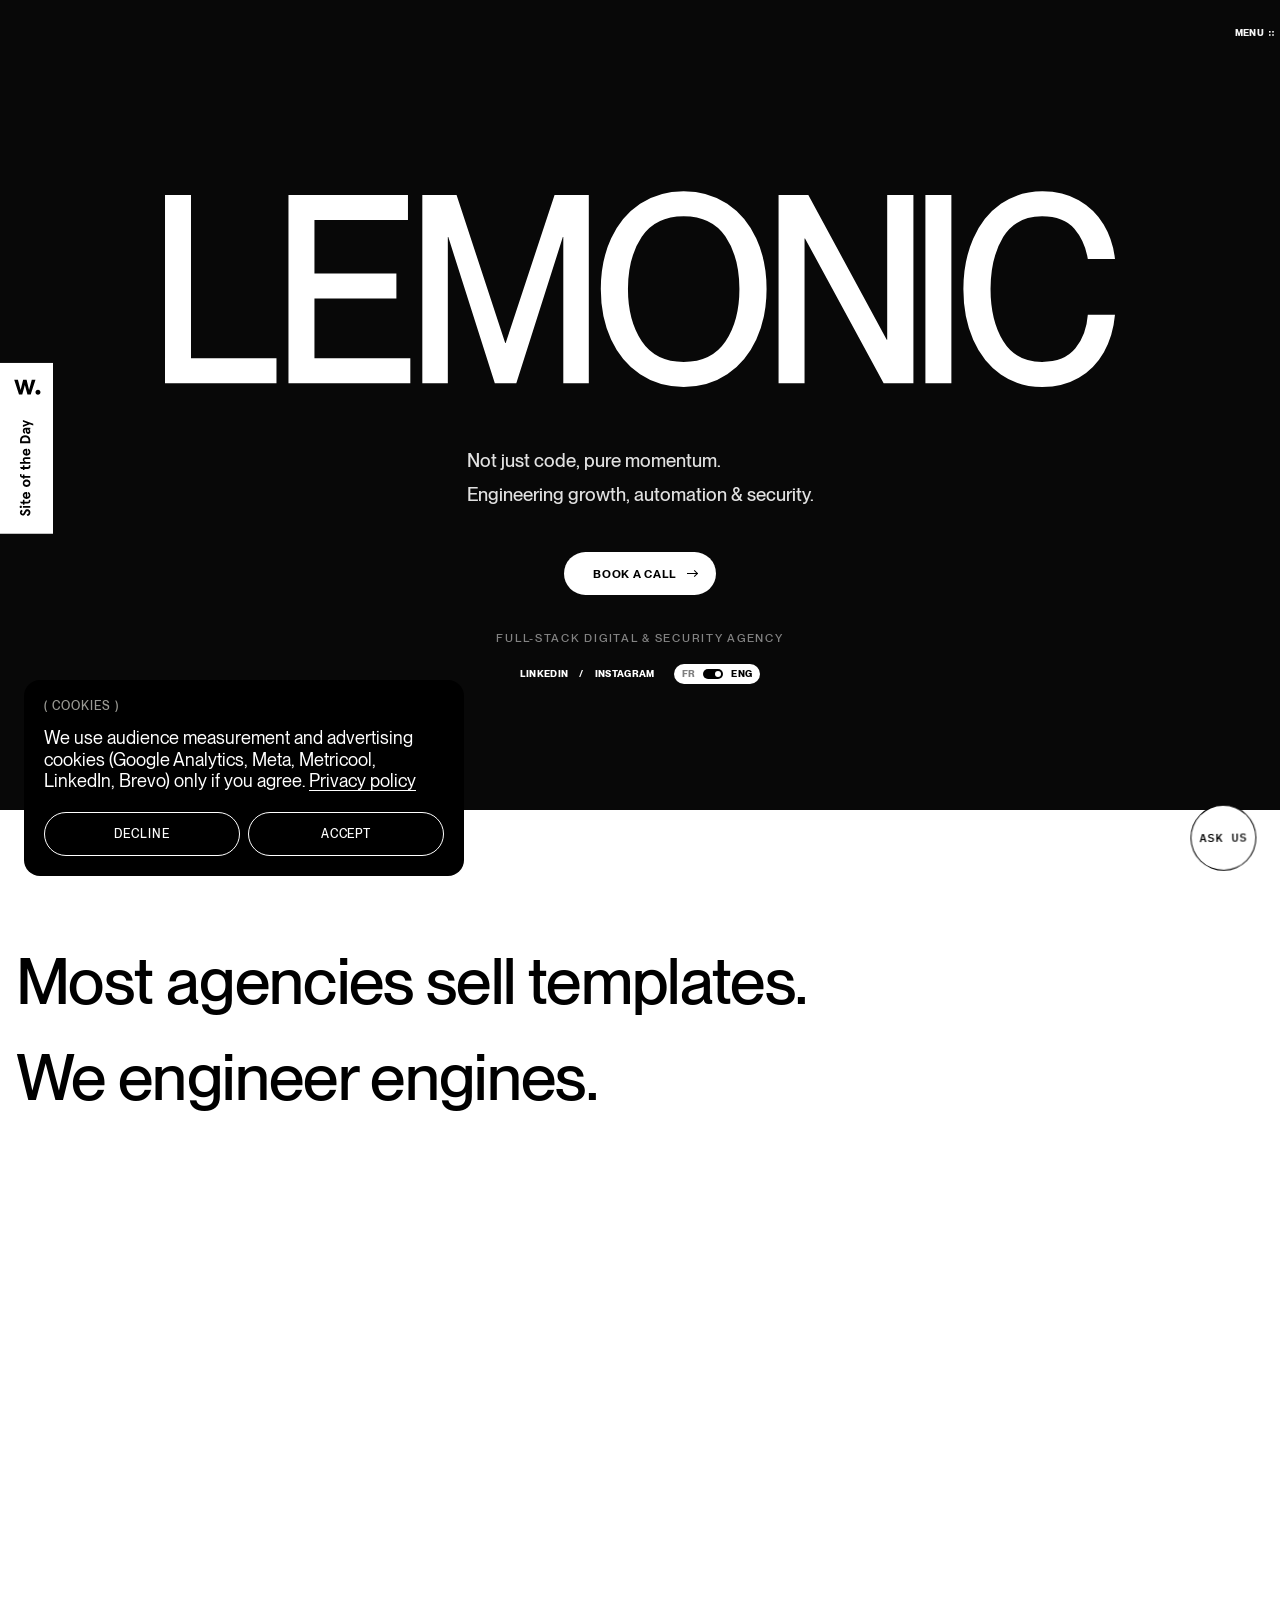
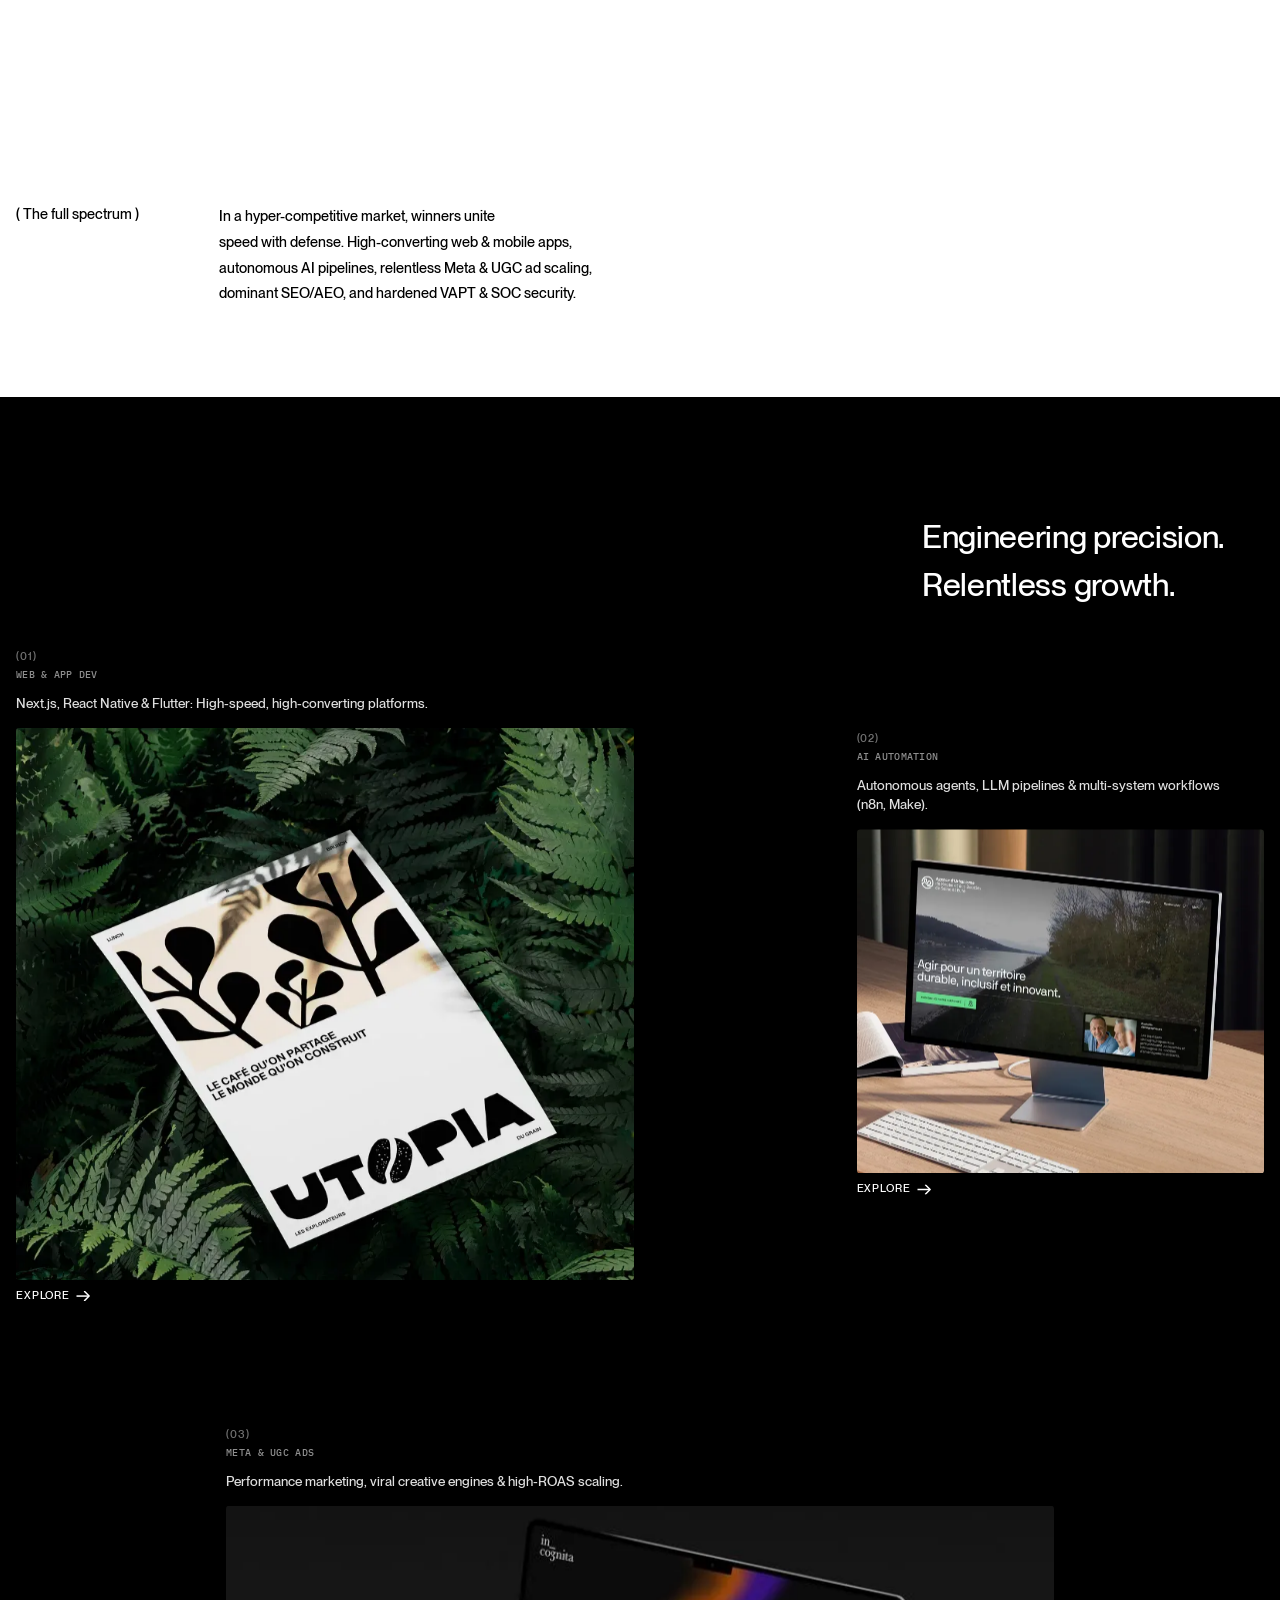
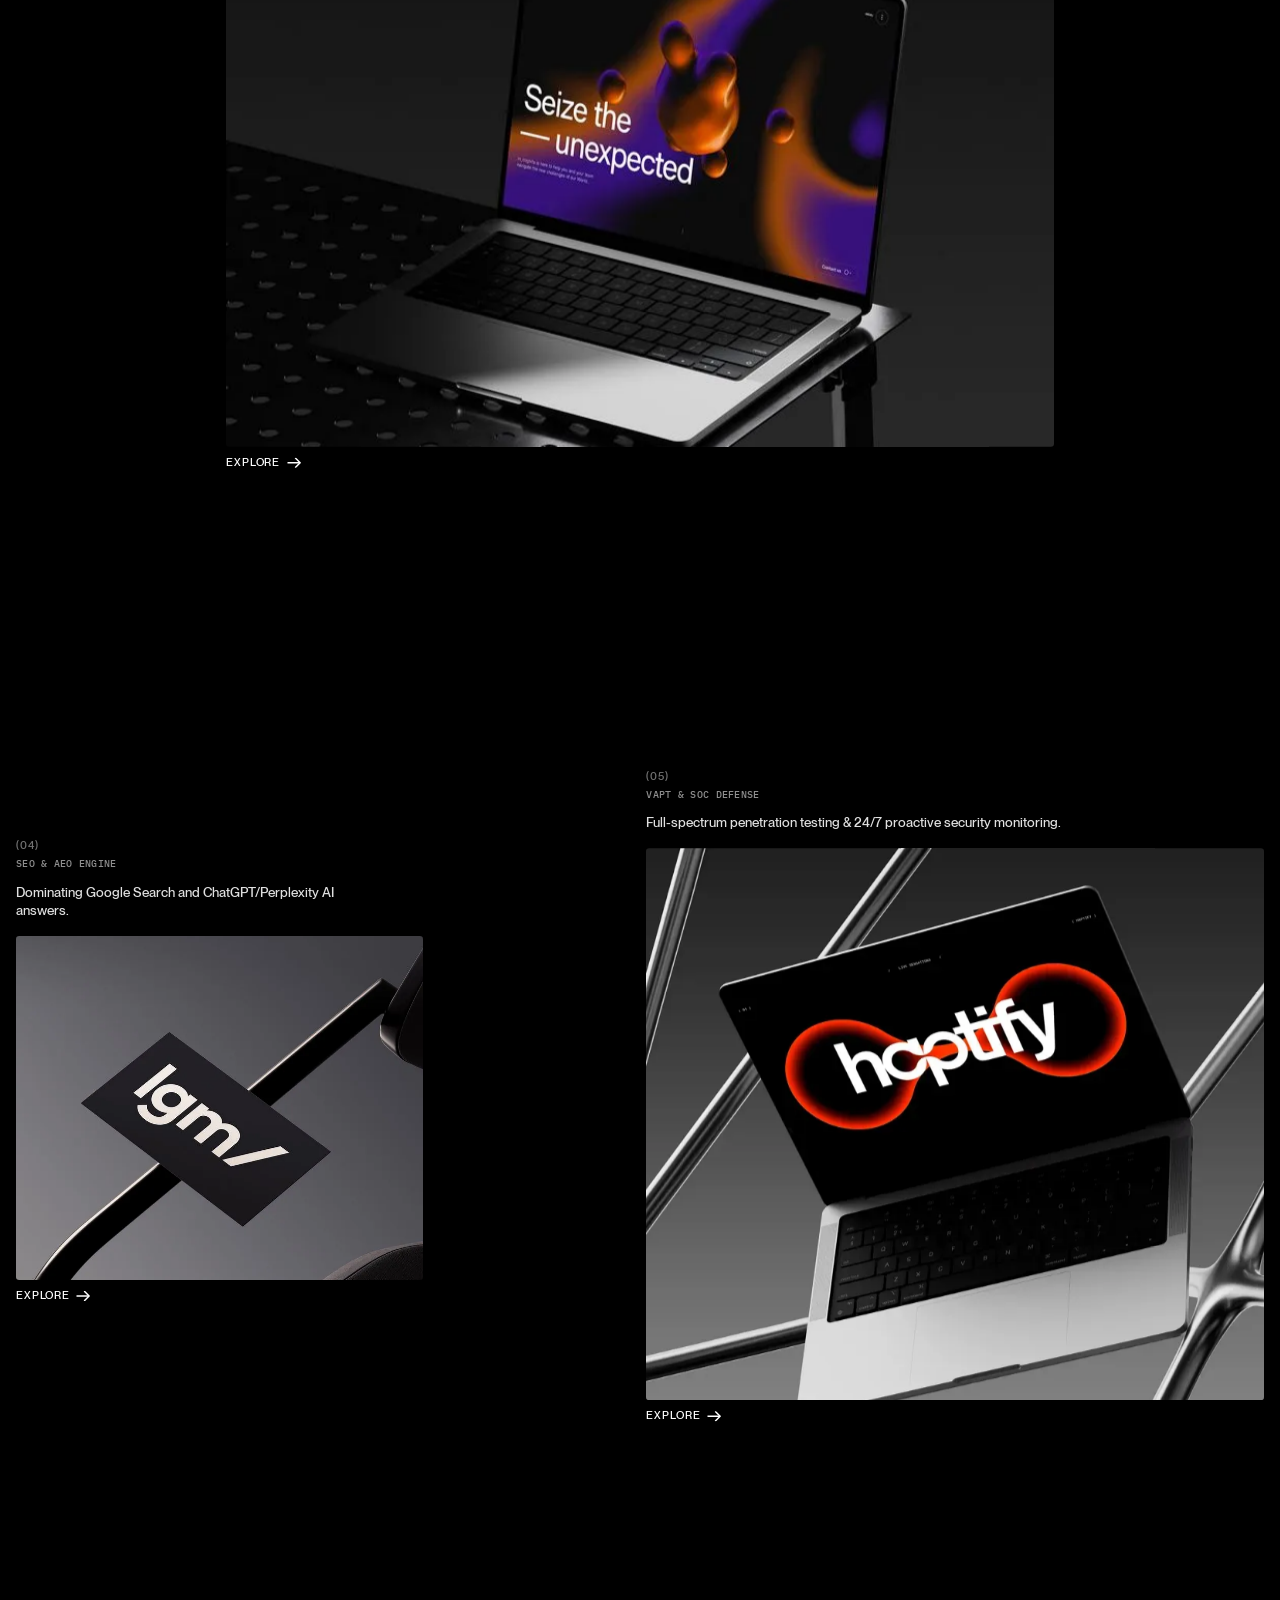
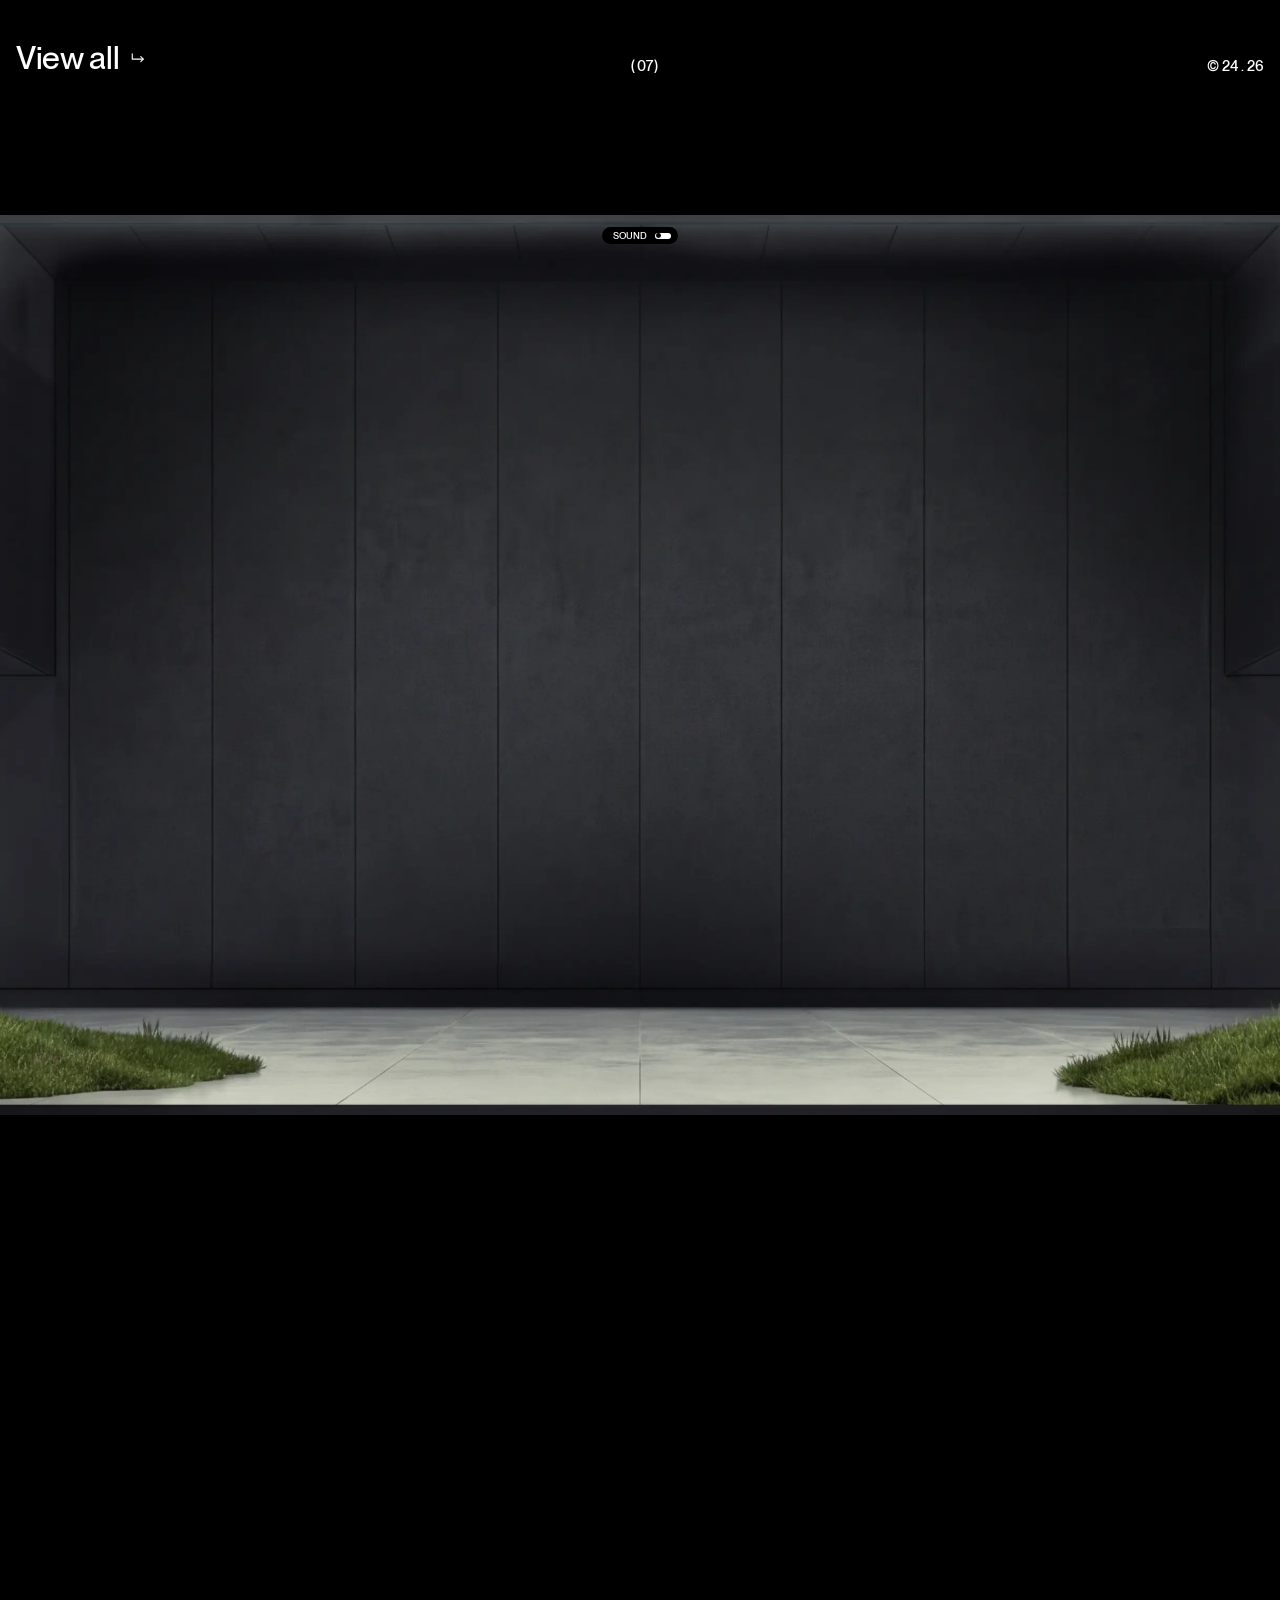
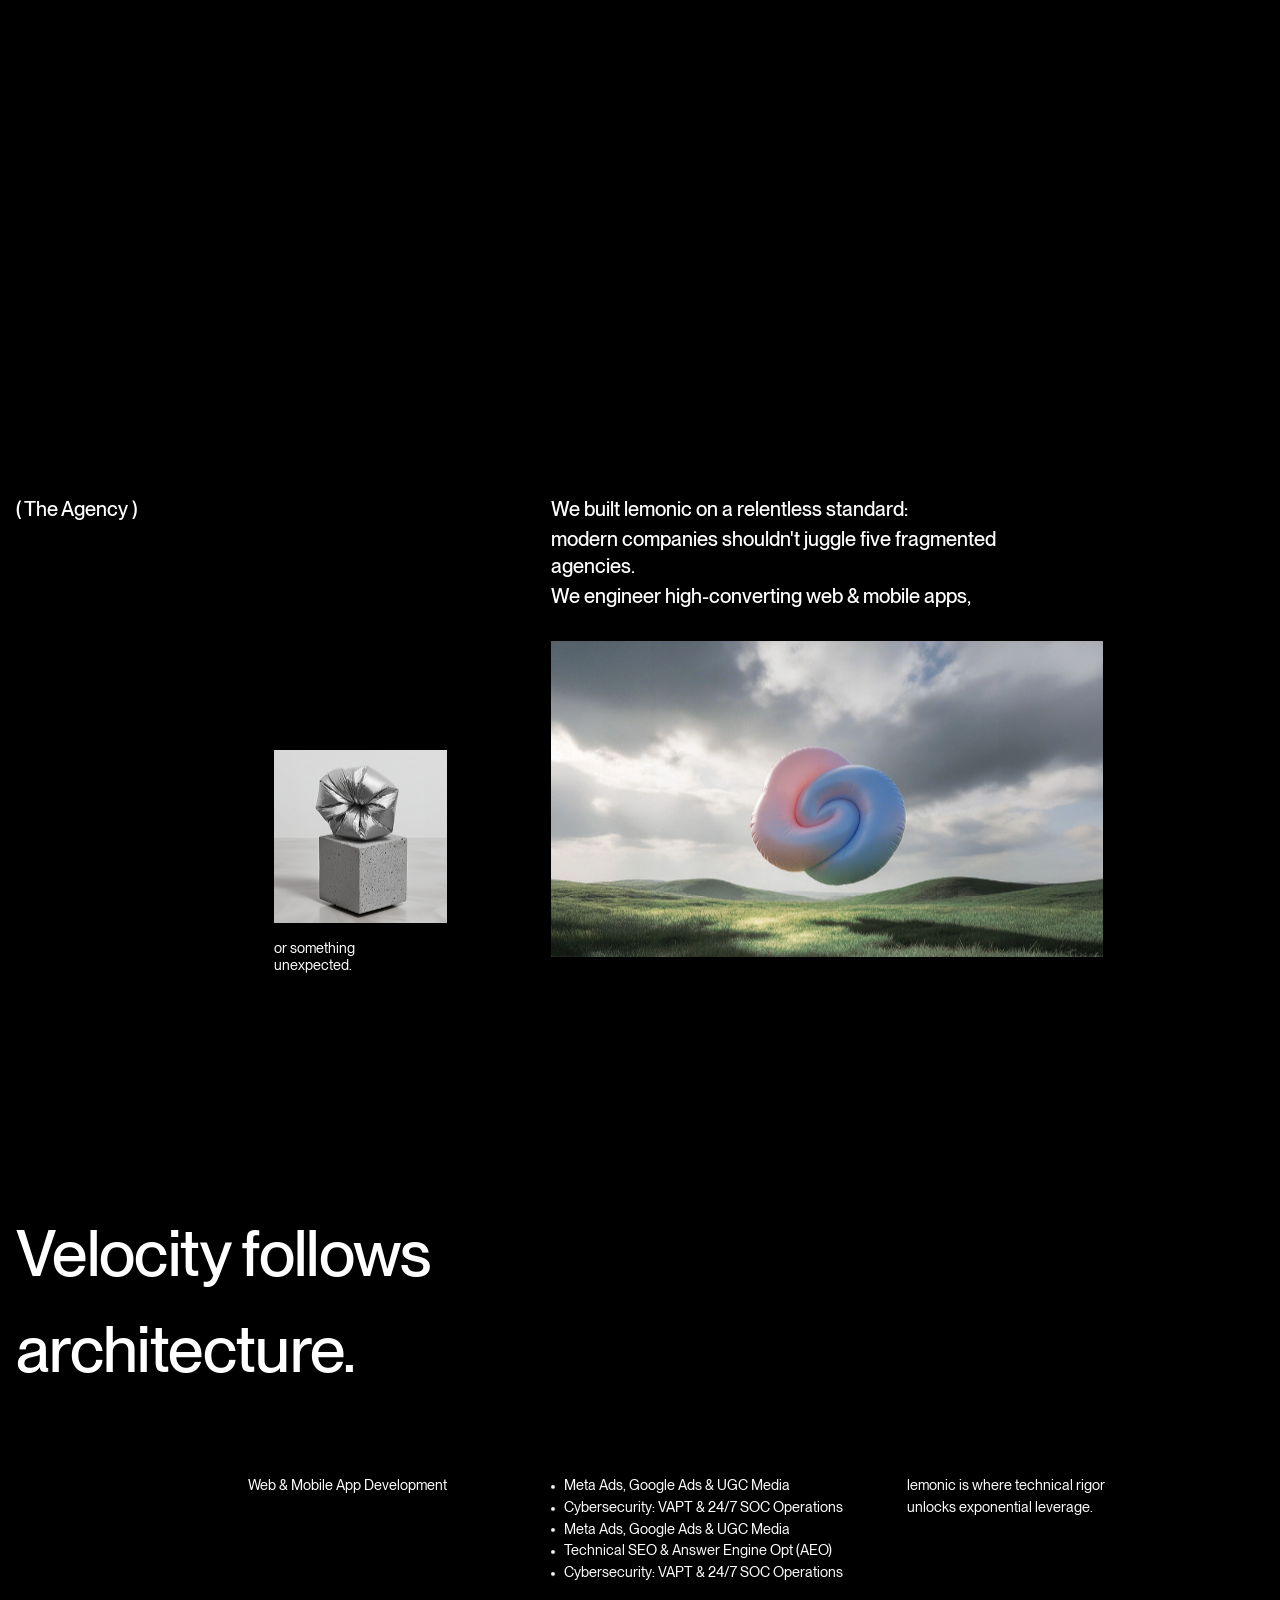
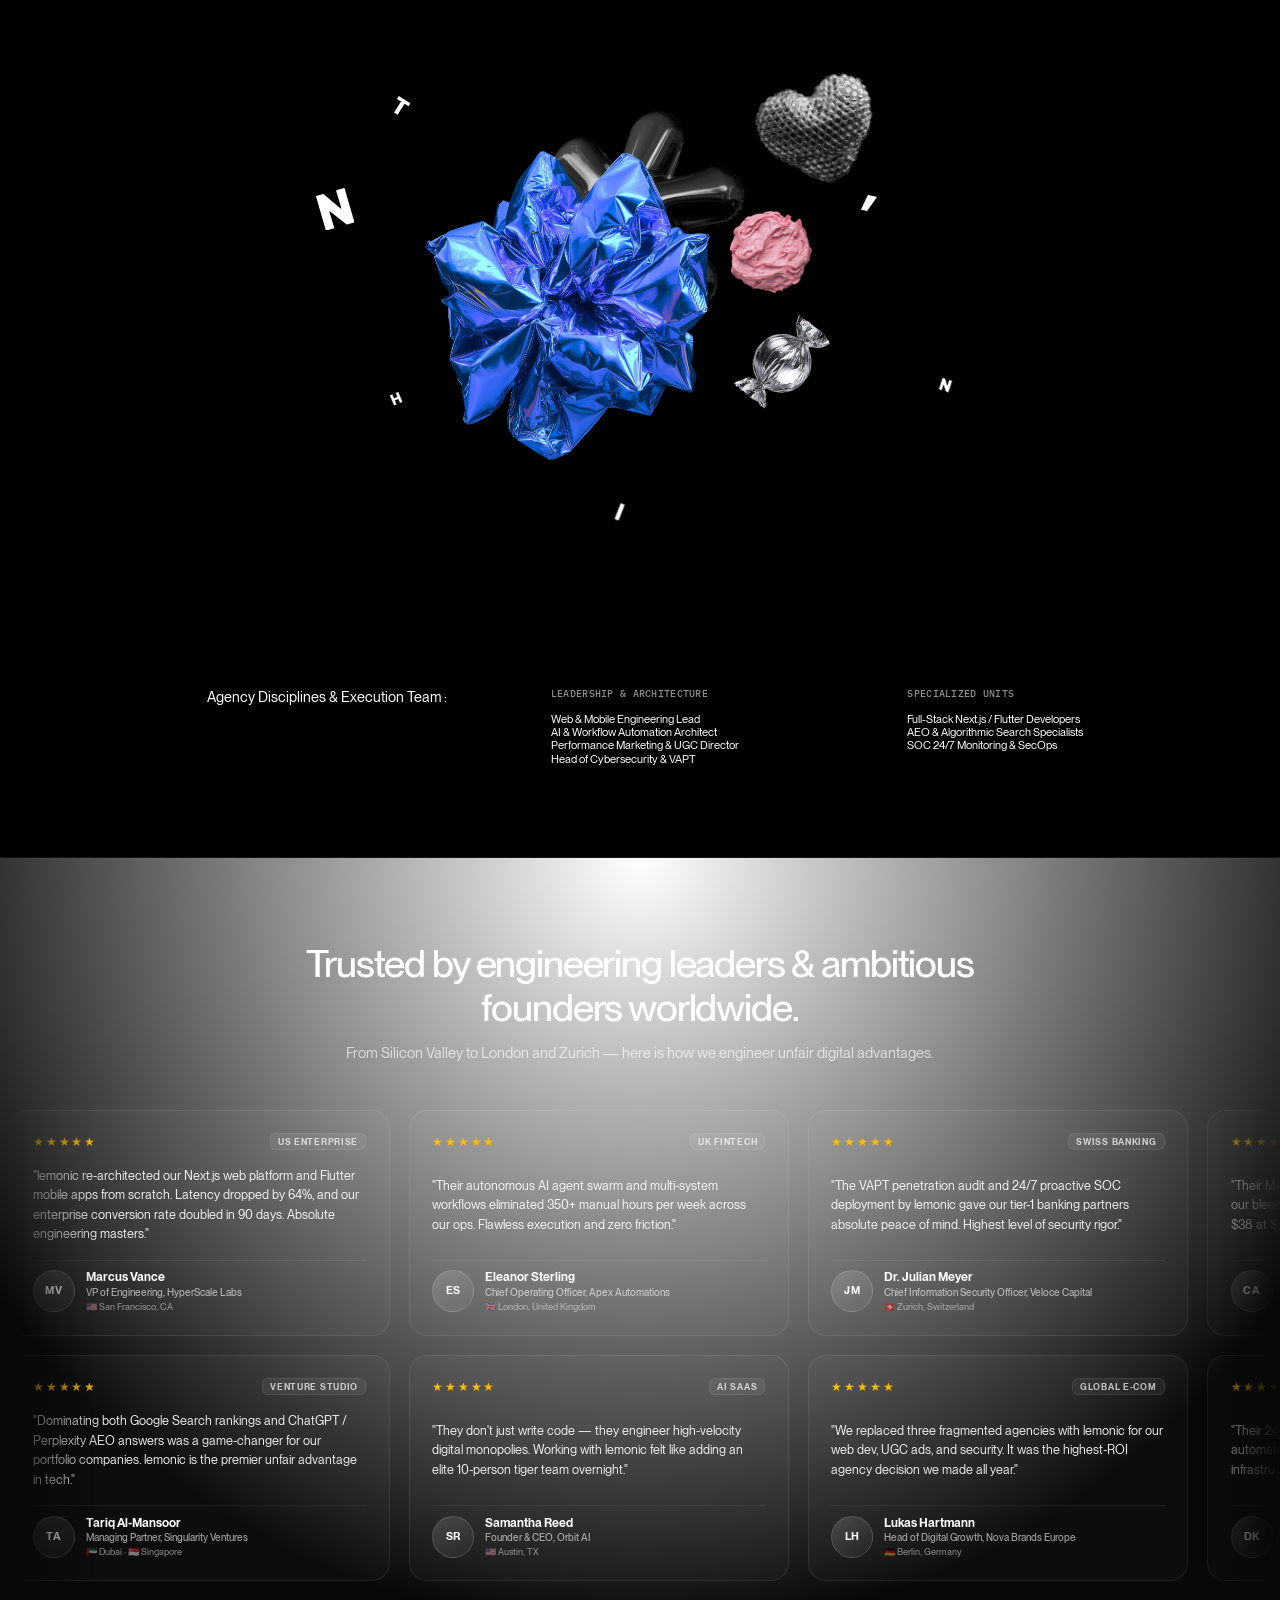
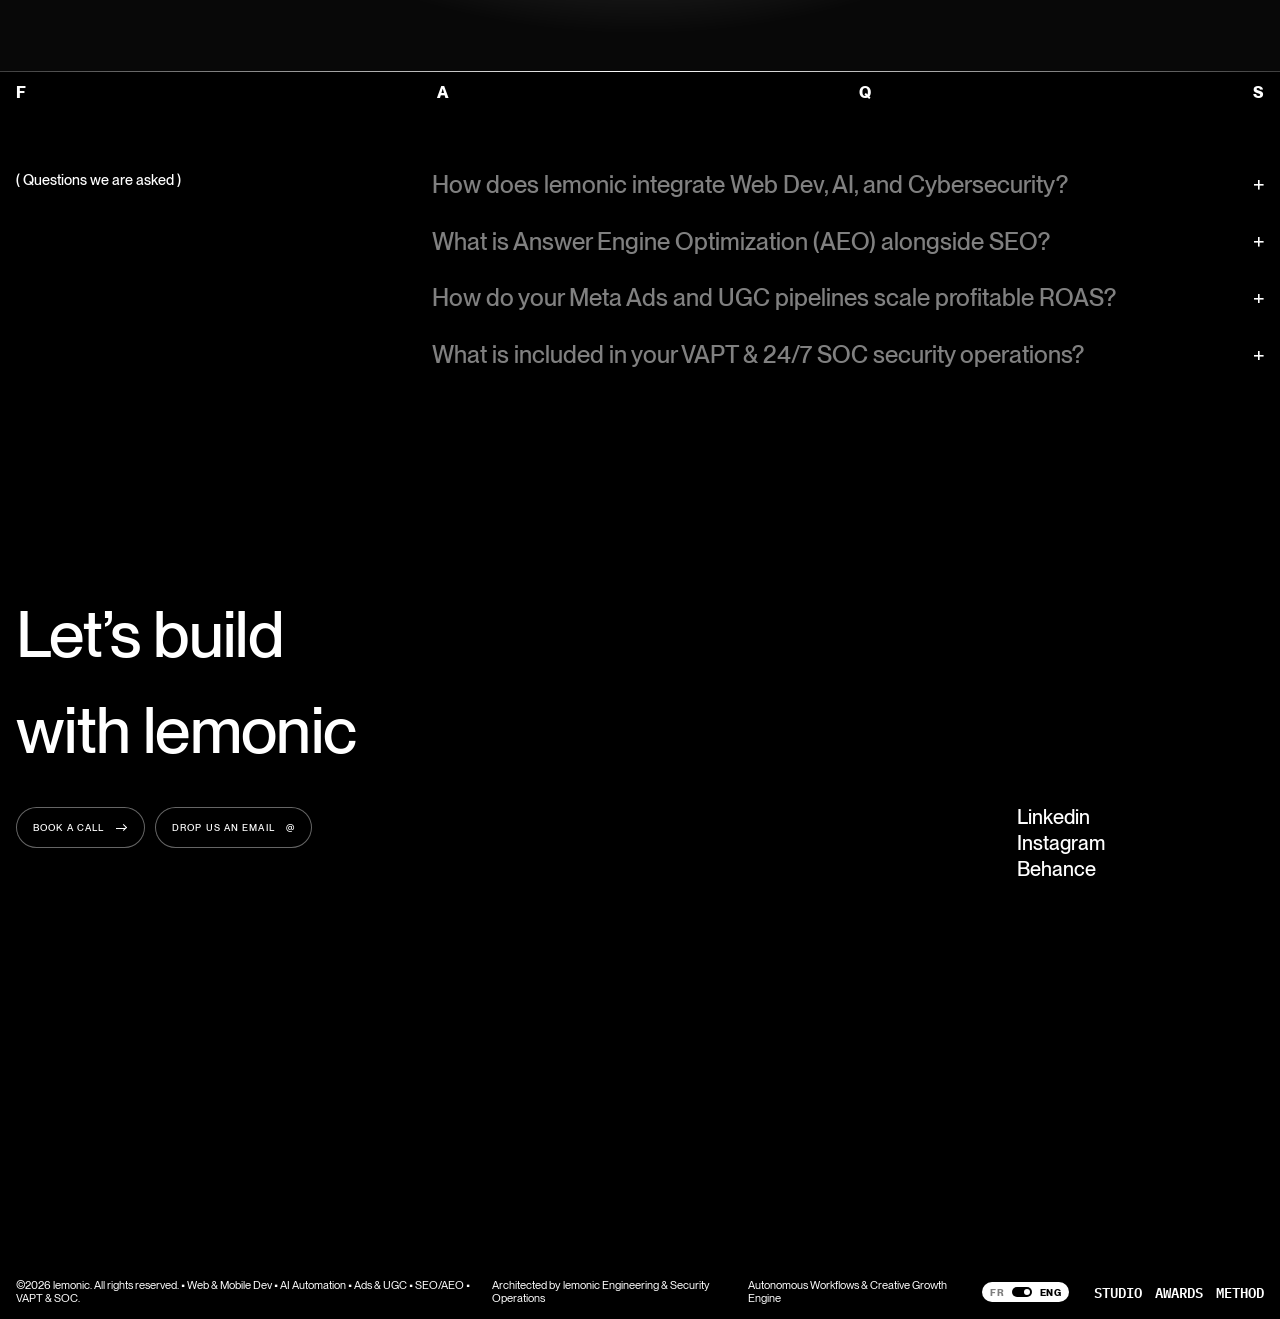
==== commit 3df797cc: "chore: update official domain to lemonic.tech across all links and metadata" ====
--- a/index.html
+++ b/index.html
@@ -2,22 +2,22 @@
 
 <html class="w-mod-js wf-ibmplexmono-n4-active wf-active lenis lenis-scrolling lenis-smooth" data-wf-domain="www.noth.in" data-wf-page="6a0c501c42b9751b78a9d1a3" data-wf-site="6a0c501c42b9751b78a9d1a7" lang="en" style=""><!--
  Page saved with SingleFile 
- url: https://lemonic.agency/ 
+ url: https://lemonic.tech/ 
  saved date: Wed Oct 28 2026 00:59:35 GMT+0530 (India Standard Time)
---><head><meta charset="utf-8"/><script async="" data-sf-original-src="https://www.googletagmanager.com/gtm.js?id=GTM-TXXTT3WJ" src="scripts/110.js"></script><style>body{transition:opacity ease-in 0.2s}body[unresolved]{opacity:0;display:block;overflow:hidden;position:relative}</style><style>.wf-force-outline-none[tabindex="-1"]:focus{outline:none}</style><title>lemonic | High-Performance Web Dev, App Dev, AI Automation, Ads &amp; Cybersecurity Agency</title><link href="https://lemonic.agency/" hreflang="x-default" rel="alternate"/><link href="https://lemonic.agency/" hreflang="en" rel="alternate"/><link href="https://lemonic.agency/fr" hreflang="fr" rel="alternate"/><meta content="lemonic is a full-stack digital powerhouse delivering custom Web &amp; App Development, AI Automation, Performance Marketing (Meta &amp; UGC Ads), SEO &amp; AEO, and Enterprise Cybersecurity (VAPT &amp; SOC)." name="description"/><meta content="lemonic | High-Performance Web Dev, App Dev, AI Automation, Ads &amp; Cybersecurity Agency" property="og:title"/><meta content="lemonic is a full-stack digital powerhouse delivering custom Web &amp; App Development, AI Automation, Performance Marketing (Meta &amp; UGC Ads), SEO &amp; AEO, and Enterprise Cybersecurity (VAPT &amp; SOC)." property="og:description"/><meta content="https://cdn.prod.website-files.com/6a0c501c42b9751b78a9d1a7/6a2ecb5b635d5e15f3be5005_open-graph-3.jpg" property="og:image"/><meta content="lemonic | High-Performance Web Dev, App Dev, AI Automation, Ads &amp; Cybersecurity Agency" name="twitter:title"/><meta content="lemonic is a full-stack digital powerhouse delivering custom Web &amp; App Development, AI Automation, Performance Marketing (Meta &amp; UGC Ads), SEO &amp; AEO, and Enterprise Cybersecurity (VAPT &amp; SOC)." name="twitter:description"/><meta content="website" property="og:type"/><meta content="summary_large_image" name="twitter:card"/><meta content="width=device-width, initial-scale=1" name="viewport"/><link data-sf-original-href="https://cdn.prod.website-files.com/6a0c501c42b9751b78a9d1a7/css/nothin-preprod.webflow.shared.da6d62573.min.css" href="stylesheet_2.css" rel="stylesheet" type="text/css"/><link data-sf-original-href="https://cdn.prod.website-files.com/6a0c501c42b9751b78a9d1a7/css/nothin-preprod.webflow.6a0c501c42b9751b78a9d1a3.d05afa5de.opt.min.css" href="stylesheet_1.css" rel="stylesheet" type="text/css"/><script data-sf-original-src="https://ajax.googleapis.com/ajax/libs/webfont/1.6.26/webfont.js" src="scripts/111.js" type="text/javascript"></script><link data-sf-original-href="https://fonts.googleapis.com/css?family=IBM+Plex+Mono:400" href="stylesheet_0.css" media="all" rel="stylesheet"/><script type="text/javascript">WebFont.load({  google: {    families: ["IBM Plex Mono:400"]  }});</script><script type="text/javascript">!function(o,c){var n=c.documentElement,t=" w-mod-";n.className+=t+"js",("ontouchstart"in o||o.DocumentTouch&&c instanceof DocumentTouch)&&(n.className+=t+"touch")}(window,document);</script><link data-sf-original-href="https://cdn.prod.website-files.com/6a0c501c42b9751b78a9d1a7/6a2ec8cf622699a3a1a2b83c_favicon-1-1.png" href="images/17.png" rel="icon" sizes="512x512" type="image/png"/><link href="https://lemonic.agency/" rel="canonical"/><script type="application/ld+json">
+--><head><meta charset="utf-8"/><script async="" data-sf-original-src="https://www.googletagmanager.com/gtm.js?id=GTM-TXXTT3WJ" src="scripts/110.js"></script><style>body{transition:opacity ease-in 0.2s}body[unresolved]{opacity:0;display:block;overflow:hidden;position:relative}</style><style>.wf-force-outline-none[tabindex="-1"]:focus{outline:none}</style><title>lemonic | High-Performance Web Dev, App Dev, AI Automation, Ads &amp; Cybersecurity Agency</title><link href="https://lemonic.tech/" hreflang="x-default" rel="alternate"/><link href="https://lemonic.tech/" hreflang="en" rel="alternate"/><link href="https://lemonic.tech/fr" hreflang="fr" rel="alternate"/><meta content="lemonic is a full-stack digital powerhouse delivering custom Web &amp; App Development, AI Automation, Performance Marketing (Meta &amp; UGC Ads), SEO &amp; AEO, and Enterprise Cybersecurity (VAPT &amp; SOC)." name="description"/><meta content="lemonic | High-Performance Web Dev, App Dev, AI Automation, Ads &amp; Cybersecurity Agency" property="og:title"/><meta content="lemonic is a full-stack digital powerhouse delivering custom Web &amp; App Development, AI Automation, Performance Marketing (Meta &amp; UGC Ads), SEO &amp; AEO, and Enterprise Cybersecurity (VAPT &amp; SOC)." property="og:description"/><meta content="https://cdn.prod.website-files.com/6a0c501c42b9751b78a9d1a7/6a2ecb5b635d5e15f3be5005_open-graph-3.jpg" property="og:image"/><meta content="lemonic | High-Performance Web Dev, App Dev, AI Automation, Ads &amp; Cybersecurity Agency" name="twitter:title"/><meta content="lemonic is a full-stack digital powerhouse delivering custom Web &amp; App Development, AI Automation, Performance Marketing (Meta &amp; UGC Ads), SEO &amp; AEO, and Enterprise Cybersecurity (VAPT &amp; SOC)." name="twitter:description"/><meta content="website" property="og:type"/><meta content="summary_large_image" name="twitter:card"/><meta content="width=device-width, initial-scale=1" name="viewport"/><link data-sf-original-href="https://cdn.prod.website-files.com/6a0c501c42b9751b78a9d1a7/css/nothin-preprod.webflow.shared.da6d62573.min.css" href="stylesheet_2.css" rel="stylesheet" type="text/css"/><link data-sf-original-href="https://cdn.prod.website-files.com/6a0c501c42b9751b78a9d1a7/css/nothin-preprod.webflow.6a0c501c42b9751b78a9d1a3.d05afa5de.opt.min.css" href="stylesheet_1.css" rel="stylesheet" type="text/css"/><script data-sf-original-src="https://ajax.googleapis.com/ajax/libs/webfont/1.6.26/webfont.js" src="scripts/111.js" type="text/javascript"></script><link data-sf-original-href="https://fonts.googleapis.com/css?family=IBM+Plex+Mono:400" href="stylesheet_0.css" media="all" rel="stylesheet"/><script type="text/javascript">WebFont.load({  google: {    families: ["IBM Plex Mono:400"]  }});</script><script type="text/javascript">!function(o,c){var n=c.documentElement,t=" w-mod-";n.className+=t+"js",("ontouchstart"in o||o.DocumentTouch&&c instanceof DocumentTouch)&&(n.className+=t+"touch")}(window,document);</script><link data-sf-original-href="https://cdn.prod.website-files.com/6a0c501c42b9751b78a9d1a7/6a2ec8cf622699a3a1a2b83c_favicon-1-1.png" href="images/17.png" rel="icon" sizes="512x512" type="image/png"/><link href="https://lemonic.tech/" rel="canonical"/><script type="application/ld+json">
 {
   "@context": "https://schema.org",
   "@type": "Organization",
-  "@id": "https://lemonic.agency/#organization",
+  "@id": "https://lemonic.tech/#organization",
   "name": "lemonic",
   "legalName": "lemonic Agency",
   "alternateName": [
     "lemonic",
     "lemonic agency",
-    "lemonic.agency"
+    "lemonic.tech"
   ],
   "description": "Full-stack digital powerhouse delivering custom Web & App Development, AI Automation, Performance Marketing (Meta & UGC Ads), SEO & AEO, and Enterprise Cybersecurity (VAPT & SOC).",
-  "url": "https://lemonic.agency",
+  "url": "https://lemonic.tech",
   "knowsAbout": [
     "Web Development",
     "Mobile App Development",
@@ -1311,14 +1311,14 @@
     color: rgba(255, 255, 255, 0.6) !important;
   }
 }
-</style></head><body style=""><div class="code-embed-css w-embed"><style></style></div><div class="w-embed"><style></style></div><nav class="nav-boiler" data-reveal-init="1" delay="1.5" no-scroll="" opacity="" style="opacity:1"><a aria-current="page" class="nav-logo-wrap w-inline-block w--current" href="https://lemonic.agency/" style="opacity:1;visibility:inherit"><svg class="nav-logo" fill="none" viewbox="0 0 338 291" xmlns="http://www.w3.org/2000/svg"><defs><clippath id="clip-nav-o"><rect height="291" width="285" x="241" y="0"></rect></clippath><clippath id="clip-nav-t"><rect height="291" width="183" x="520" y="0"></rect></clippath><clippath id="clip-nav-h"><rect height="291" width="228" x="722" y="0"></rect></clippath><clippath id="clip-nav-i"><rect height="291" width="72" x="968" y="0"></rect></clippath><clippath id="clip-nav-n-last"><rect height="291" width="230" x="1058" y="0"></rect></clippath></defs><path class="nav-n-first" d="M0.0 7.4H38.5V249.3H165.2V286.4H0.0Z" fill="currentColor"></path><g clip-path="url(#clip-nav-o)"><path class="nav-o" d="M328.117 11.5754C345.609 3.85847 364.001 0 383.293 0C402.585 0 420.977 3.85847 438.469 11.5754C455.961 19.2923 471.073 29.6459 483.806 42.6361C496.539 55.6262 506.635 71.1244 514.095 89.1306C521.683 107.008 525.477 125.786 525.477 145.464C525.477 165.142 521.683 183.985 514.095 201.991C506.635 219.868 496.539 235.302 483.806 248.292C471.073 261.283 455.961 271.636 438.469 279.353C420.977 287.07 402.585 290.928 383.293 290.928C364.001 290.928 345.609 287.07 328.117 279.353C310.625 271.636 295.513 261.283 282.78 248.292C270.047 235.302 259.886 219.868 252.298 201.991C244.838 183.985 241.108 165.142 241.108 145.464C241.108 125.786 244.838 107.008 252.298 89.1306C259.886 71.1244 270.047 55.6262 282.78 42.6361C295.513 29.6459 310.625 19.2923 328.117 11.5754ZM328.31 201.605C343.486 217.167 361.814 224.949 383.293 224.949C404.772 224.949 423.099 217.167 438.276 201.605C453.453 186.042 461.041 167.329 461.041 145.464C461.041 123.6 453.453 104.886 438.276 89.3235C423.099 73.761 404.772 65.9798 383.293 65.9798C361.814 65.9798 343.486 73.761 328.31 89.3235C313.133 104.886 305.545 123.6 305.545 145.464C305.545 167.329 313.133 186.042 328.31 201.605Z" fill="currentColor" transform="translate(0, 320)"></path></g><g clip-path="url(#clip-nav-t)"><path class="nav-t" d="M699.302 7.13818C701.488 7.13818 702.582 8.23141 702.582 10.4179V67.5232C702.582 69.7097 701.488 70.8029 699.302 70.8029H650.107C647.92 70.8029 646.827 71.9604 646.827 74.2755V280.704C646.827 282.89 645.669 283.983 643.354 283.983H579.689C577.374 283.983 576.217 282.89 576.217 280.704V74.2755C576.217 71.9604 575.124 70.8029 572.937 70.8029H523.356C521.169 70.8029 520.076 69.7097 520.076 67.5232V10.4179C520.076 8.23141 521.169 7.13818 523.356 7.13818H699.302Z" fill="currentColor" transform="translate(0, 320)"></path></g><g clip-path="url(#clip-nav-h)"><path class="nav-h" d="M945.515 7.90985C946.415 7.90985 947.187 8.2957 947.83 9.06739C948.601 9.71047 948.987 10.4822 948.987 11.3825V281.089C948.987 281.99 948.601 282.826 947.83 283.597C947.187 284.24 946.415 284.562 945.515 284.562H881.85C880.95 284.562 880.114 284.24 879.342 283.597C878.699 282.826 878.377 281.99 878.377 281.089V179.612C878.377 178.711 877.991 177.94 877.22 177.297C876.577 176.525 875.805 176.139 874.905 176.139H795.999C793.684 176.139 792.526 177.232 792.526 179.419V281.089C792.526 281.99 792.205 282.826 791.562 283.597C790.919 284.24 790.083 284.562 789.054 284.562H725.582C724.682 284.562 723.846 284.24 723.074 283.597C722.431 282.826 722.109 281.99 722.109 281.089V11.3825C722.109 10.4822 722.431 9.71047 723.074 9.06739C723.846 8.2957 724.682 7.90985 725.582 7.90985H789.054C790.083 7.90985 790.919 8.2957 791.562 9.06739C792.205 9.71047 792.526 10.4822 792.526 11.3825V109.388C792.526 111.574 793.684 112.667 795.999 112.667H874.905C875.805 112.667 876.577 112.346 877.22 111.703C877.991 111.06 878.377 110.224 878.377 109.195V11.3825C878.377 10.4822 878.699 9.71047 879.342 9.06739C880.114 8.2957 880.95 7.90985 881.85 7.90985H945.515Z" fill="currentColor" transform="translate(0, 320)"></path></g><g clip-path="url(#clip-nav-i)"><path class="nav-i" d="M1035.61 7.52405C1036.64 7.52405 1037.47 7.90989 1038.12 8.68159C1038.76 9.32466 1039.08 10.0964 1039.08 10.9967V280.704C1039.08 281.604 1038.76 282.44 1038.12 283.212C1037.47 283.855 1036.64 284.176 1035.61 284.176H972.138C971.237 284.176 970.401 283.855 969.63 283.212C968.987 282.44 968.665 281.604 968.665 280.704V10.9967C968.665 10.0964 968.987 9.32466 969.63 8.68159C970.401 7.90989 971.237 7.52405 972.138 7.52405H1035.61Z" fill="currentColor" transform="translate(0, 320)"></path></g><g clip-path="url(#clip-nav-n-last)"><path class="nav-n-last" d="M1283.9 7.33105C1286.09 7.33105 1287.18 8.42429 1287.18 10.6108V280.703C1287.18 282.89 1286.09 283.983 1283.9 283.983H1227.76C1226.48 283.983 1225.58 283.533 1225.06 282.633L1131.3 151.059C1130.27 149.773 1128.99 149.387 1127.44 149.901C1125.9 150.287 1125.13 151.316 1125.13 152.988L1126.48 280.511C1126.48 282.826 1125.38 283.983 1123.2 283.983H1062.43C1060.11 283.983 1058.95 282.89 1058.95 280.703V10.6108C1058.95 8.42429 1060.11 7.33105 1062.43 7.33105H1117.8C1119.08 7.33105 1120.05 7.84552 1120.69 8.87444L1214.84 150.48C1215.74 151.766 1216.96 152.217 1218.5 151.831C1220.17 151.316 1221.01 150.223 1221.01 148.551L1219.66 10.6108C1219.66 8.42429 1220.75 7.33105 1222.94 7.33105H1283.9Z" fill="currentColor" transform="translate(0, 320)"></path></g><path class="nav-apos" d="" fill="currentColor" style="display:none !important;" transform="translate(-1060, 0)"></path></svg></a><div class="menu-w"><div class="menu-btn"><div class="menu-btn-text">menu</div><svg class="menu-svg" fill="none" style="translate:none;rotate:none;scale:none;transform-origin:50% 50%;transform:translate(0px,0px)" viewbox="0 0 6 6" width="100%" xmlns="http://www.w3.org/2000/svg"><rect fill="currentColor" height="2" width="2" y="4"></rect><rect fill="currentColor" height="2" width="2" x="4" y="4"></rect><rect fill="currentColor" height="2" width="2"></rect><rect fill="currentColor" height="2" width="2" x="4"></rect></svg></div><div class="menu-links-w"><a class="link-boiler" data-taxi-link="" href="https://lemonic.agency/works" style="overflow:hidden;display:block;height:11.525px"><span style="display:block;translate:none;rotate:none;scale:none;transform:translate(0px,11.525px)">works</span></a><a class="link-boiler" data-taxi-link="" href="https://lemonic.agency/studio" style="overflow:hidden;display:block;height:11.525px"><span style="display:block;translate:none;rotate:none;scale:none;transform:translate(0px,11.525px)">STUDIO</span></a><a class="link-boiler" data-taxi-link="" href="https://lemonic.agency/awards" style="overflow:hidden;display:block;height:11.525px"><span style="display:block;translate:none;rotate:none;scale:none;transform:translate(0px,11.525px)">awards</span></a><a class="link-boiler" data-taxi-link="" href="https://lemonic.agency/method" style="overflow:hidden;display:block;height:11.525px"><span style="display:block;translate:none;rotate:none;scale:none;transform:translate(0px,11.525px)">method</span></a><a class="link-boiler" href="#contact" style="overflow:hidden;display:block;height:11.525px" target="_blank"><span style="display:block;translate:none;rotate:none;scale:none;transform:translate(0px,11.525px)">contact</span></a></div></div></nav><div class="menu_wrapper"><div class="fake-el-menu"></div><div class="div-block-10"><div class="link-menu"><a class="link-mob w-inline-block" href="https://lemonic.agency/works"><div>works</div></a><a class="link-mob w-inline-block" href="https://lemonic.agency/studio"><div>studio</div></a><a class="link-mob w-inline-block" href="https://lemonic.agency/method"><div>method</div></a><a class="link-mob w-inline-block" href="https://lemonic.agency/awards"><div>awards</div></a></div><div class="link-btn-menu"><a class="btn mob-menu w-inline-block" href="#contact"><div class="btn__text"><p class="btn__text-p">Let’s chat</p></div><div class="arrow-w"><div class="arrow black-blend"><div class="line-arrow"></div><div class="shape-arrow"></div></div></div></a><a class="btn email white w-inline-block" href="mailto:hello@lemonic.agency"><div class="btn__text"><p class="btn__text-p">drop us an email</p></div><div class="arobase">@</div></a></div></div><div class="link-hero-bottom-w"><div aria-label="Creative studio in Paris" data-reveal-init="1" delay="1.5" line="" no-scroll="" style="opacity:1"><div aria-hidden="true" class="line-mask-child-mask" style="position:relative;display:block;text-align:start;overflow:clip"><div aria-hidden="true" class="line-child" style="position:relative;display:block;text-align:start;translate:none;rotate:none;scale:none;transform:translate(0px,0px)">Creative studio in Paris</div></div></div><div class="link-hero-lang-w" data-reveal-init="1" delay="1.5" no-scroll="" opacity="" style="opacity:1"><div class="link-hero-w"><a class="link w-inline-block" href="https://www.linkedin.com/company/lemonic-agency/" style="position:relative" target="_blank"><div>LKDN</div><span class="link-underline" style="position:absolute;bottom:-3px;left:0%;width:0%;height:1px;background:white;pointer-events:none"></span></a><a class="link hide-tablet w-inline-block" href="https://www.linkedin.com/company/lemonic-agency/" style="position:relative" target="_blank"><div>Linkedin</div><span class="link-underline" style="position:absolute;bottom:-3px;left:0%;width:0%;height:1px;background:white;pointer-events:none"></span></a><a class="link pointer-none w-inline-block" href="#" style="position:relative"><div>/</div><span class="link-underline" style="position:absolute;bottom:-3px;left:0%;width:0%;height:1px;background:white;pointer-events:none"></span></a><a class="link hide-tablet w-inline-block" href="#" style="position:relative"><div>Instagram</div><span class="link-underline" style="position:absolute;bottom:-3px;left:0%;width:0%;height:1px;background:white;pointer-events:none"></span></a><a class="link w-inline-block" href="#" style="position:relative"><div>insta</div><span class="link-underline" style="position:absolute;bottom:-3px;left:0%;width:0%;height:1px;background:white;pointer-events:none"></span></a></div><div class="lang-wrapper w-locales-list"><div class="lang-list w-locales-items" role="list"><div class="lang-item w-locales-item" role="listitem"><a aria-current="page" class="lang-link w--current" href="https://lemonic.agency/" hreflang="en">ENG</a></div><button aria-label="Passer en français" class="nl-tg is-en" type="button"></button><div class="lang-item w-locales-item" role="listitem"><a class="lang-link" href="https://lemonic.agency/fr" hreflang="fr">FR</a></div></div></div></div></div></div><div class="loader" style="display:none"><div class="loader-c"><div class="fake-top-loader"><div>This is some text inside of a div block.</div></div><div class="loader-anim"><svg class="n-load" fill="none" viewbox="0 0 99 120" width="100%" xmlns="http://www.w3.org/2000/svg"><path d="M97.5773 0C98.5258 0 99 0.474199 99 1.42259V118.577C99 119.526 98.5258 120 97.5773 120H73.2249C72.6669 120 72.2764 119.805 72.0533 119.414L31.3821 62.3431C30.9358 61.7852 30.3779 61.6178 29.7084 61.841C29.0389 62.0084 28.7041 62.4547 28.7041 63.1799L29.2899 118.494C29.2899 119.498 28.8157 120 27.8673 120H1.50634C0.502113 120 0 119.526 0 118.577V1.42259C0 0.474199 0.502113 0 1.50634 0H25.5241C26.082 0 26.5004 0.223152 26.7794 0.669456L67.6179 62.092C68.0085 62.6499 68.5385 62.8452 69.2079 62.6778C69.9332 62.4547 70.2959 61.9805 70.2959 61.2552L69.7101 1.42259C69.7101 0.474199 70.1843 0 71.1327 0H97.5773Z" fill="currentColor"></path></svg><div class="loader-img-w"><img alt="Black and white heart shape wrapped in bubble wrap on a transparent background." class="loader-img coeur" data-sf-original-src="https://cdn.prod.website-files.com/6a0c501c42b9751b78a9d1a7/6a101bf4026551468ed05521_coeur-bulle-nb-p-2000.webp" data-sf-original-srcset="https://cdn.prod.website-files.com/6a0c501c42b9751b78a9d1a7/6a101bf4026551468ed05521_coeur-bulle-nb-p-500.webp 500w, https://cdn.prod.website-files.com/6a0c501c42b9751b78a9d1a7/6a101bf4026551468ed05521_coeur-bulle-nb-p-800.webp 800w, https://cdn.prod.website-files.com/6a0c501c42b9751b78a9d1a7/6a101bf4026551468ed05521_coeur-bulle-nb-p-1080.webp 1080w, https://cdn.prod.website-files.com/6a0c501c42b9751b78a9d1a7/6a101bf4026551468ed05521_coeur-bulle-nb-p-1600.webp 1600w, https://cdn.prod.website-files.com/6a0c501c42b9751b78a9d1a7/6a101bf4026551468ed05521_coeur-bulle-nb-p-2000.webp 2000w, https://cdn.prod.website-files.com/6a0c501c42b9751b78a9d1a7/6a101bf4026551468ed05521_coeur-bulle-nb.webp 2048w" loading="eager" sizes="100vw" src="images/19.webp" srcset="images/43.webp 500w, images/44.webp 800w, images/45.webp 1080w, images/46.webp 1600w, images/19.webp 2000w, images/48.webp 2048w"/><img alt="Crinkled, shiny metallic blue foil forming a star-like abstract shape." class="loader-img papier" data-sf-original-src="https://cdn.prod.website-files.com/6a0c501c42b9751b78a9d1a7/6a101bf3288a762026817436_papier-froisse.webp" data-sf-original-srcset="https://cdn.prod.website-files.com/6a0c501c42b9751b78a9d1a7/6a101bf3288a762026817436_papier-froisse-p-500.webp 500w, https://cdn.prod.website-files.com/6a0c501c42b9751b78a9d1a7/6a101bf3288a762026817436_papier-froisse-p-800.webp 800w, https://cdn.prod.website-files.com/6a0c501c42b9751b78a9d1a7/6a101bf3288a762026817436_papier-froisse-p-1080.webp 1080w, https://cdn.prod.website-files.com/6a0c501c42b9751b78a9d1a7/6a101bf3288a762026817436_papier-froisse.webp 1359w" loading="eager" sizes="100vw" src="images/20.webp" srcset="images/49.webp 500w, images/50.webp 800w, images/51.webp 1080w, images/20.webp 1359w"/><img alt="Black shiny balloon shaped like an asterisk symbol with six rounded arms." class="loader-img star" data-sf-original-src="https://cdn.prod.website-files.com/6a0c501c42b9751b78a9d1a7/6a101bf33377567d8f2bd507_asterix.webp" data-sf-original-srcset="https://cdn.prod.website-files.com/6a0c501c42b9751b78a9d1a7/6a101bf33377567d8f2bd507_asterix-p-500.webp 500w, https://cdn.prod.website-files.com/6a0c501c42b9751b78a9d1a7/6a101bf33377567d8f2bd507_asterix-p-800.webp 800w, https://cdn.prod.website-files.com/6a0c501c42b9751b78a9d1a7/6a101bf33377567d8f2bd507_asterix-p-1080.webp 1080w, https://cdn.prod.website-files.com/6a0c501c42b9751b78a9d1a7/6a101bf33377567d8f2bd507_asterix-p-1600.webp 1600w, https://cdn.prod.website-files.com/6a0c501c42b9751b78a9d1a7/6a101bf33377567d8f2bd507_asterix.webp 2048w" loading="eager" sizes="100vw" src="images/21.webp" srcset="images/53.webp 500w, images/54.webp 800w, images/55.webp 1080w, images/56.webp 1600w, images/21.webp 2048w"/><img alt="Crinkled metallic foil shaped like a smiley face with eyes and a smile." class="loader-img bonbon" data-sf-original-src="https://cdn.prod.website-files.com/6a0c501c42b9751b78a9d1a7/6a3a7084cbb4dfa4268c289f_smiley.webp" loading="eager" src="images/22.webp"/><img alt="A candy wrapped in shiny, crinkled silver foil with twisted ends on both sides." class="loader-img bonbon-copy" data-sf-original-src="https://cdn.prod.website-files.com/6a0c501c42b9751b78a9d1a7/6a101bf4d60716b3d6959657_bonbon-p-2000.webp" data-sf-original-srcset="https://cdn.prod.website-files.com/6a0c501c42b9751b78a9d1a7/6a101bf4d60716b3d6959657_bonbon-p-500.webp 500w, https://cdn.prod.website-files.com/6a0c501c42b9751b78a9d1a7/6a101bf4d60716b3d6959657_bonbon-p-800.webp 800w, https://cdn.prod.website-files.com/6a0c501c42b9751b78a9d1a7/6a101bf4d60716b3d6959657_bonbon-p-1080.webp 1080w, https://cdn.prod.website-files.com/6a0c501c42b9751b78a9d1a7/6a101bf4d60716b3d6959657_bonbon-p-1600.webp 1600w, https://cdn.prod.website-files.com/6a0c501c42b9751b78a9d1a7/6a101bf4d60716b3d6959657_bonbon-p-2000.webp 2000w, https://cdn.prod.website-files.com/6a0c501c42b9751b78a9d1a7/6a101bf4d60716b3d6959657_bonbon.webp 2048w" loading="eager" sizes="100vw" src="images/23.webp" srcset="images/58.webp 500w, images/59.webp 800w, images/60.webp 1080w, images/61.webp 1600w, images/23.webp 2000w, images/63.webp 2048w"/><img alt="Close-up of a textured dollop of smooth pink cream or frosting with glossy highlights." class="loader-img chewinggum" data-sf-original-src="https://cdn.prod.website-files.com/6a0c501c42b9751b78a9d1a7/6a101c34913dd6111b16324e_chwing.webp" data-sf-original-srcset="https://cdn.prod.website-files.com/6a0c501c42b9751b78a9d1a7/6a101c34913dd6111b16324e_chwing-p-500.webp 500w, https://cdn.prod.website-files.com/6a0c501c42b9751b78a9d1a7/6a101c34913dd6111b16324e_chwing-p-800.webp 800w, https://cdn.prod.website-files.com/6a0c501c42b9751b78a9d1a7/6a101c34913dd6111b16324e_chwing-p-1080.webp 1080w, https://cdn.prod.website-files.com/6a0c501c42b9751b78a9d1a7/6a101c34913dd6111b16324e_chwing.webp 1250w" loading="eager" sizes="100vw" src="images/24.webp" srcset="images/64.webp 500w, images/65.webp 800w, images/66.webp 1080w, images/24.webp 1250w"/><img alt="Shiny black plastic shopping bag with handles on a transparent background." class="loader-img papier" data-sf-original-src="https://cdn.prod.website-files.com/6a0c501c42b9751b78a9d1a7/6a3a708485f3984771b5bfc0_sac-plastic.webp" loading="eager" src="images/25.webp"/><img alt="Shiny pink balloon sculpture shaped like a dog on a dark gradient background." class="loader-img papier" data-sf-original-src="https://cdn.prod.website-files.com/6a0c501c42b9751b78a9d1a7/6a3a708485f3984771b5bfd6_chien.webp" loading="eager" src="images/26.webp"/><img alt="Shiny silver pom-pom with metallic fringes used for cheerleading or decoration." class="loader-img papier" data-sf-original-src="https://cdn.prod.website-files.com/6a0c501c42b9751b78a9d1a7/6a3a7084f7d5b72a2a90fb9f_piniata.webp" loading="eager" src="images/27.webp"/><img alt="Deflated pink balloon with visible wrinkles and folds on a transparent background." class="loader-img papier" data-sf-original-src="https://cdn.prod.website-files.com/6a0c501c42b9751b78a9d1a7/6a3a7084cd10902f9b8c60cb_ballon.webp" loading="eager" src="images/28.webp"/><img alt="A shiny blue inflated cube-shaped object with visible creases and folds." class="loader-img papier" data-sf-original-src="https://cdn.prod.website-files.com/6a0c501c42b9751b78a9d1a7/6a3a70847eeb828c7456d387_cube.webp" loading="eager" src="images/29.webp"/><img alt="Inflatable shiny mauve ring float with creases and folds on a transparent background." class="loader-img papier" data-sf-original-src="https://cdn.prod.website-files.com/6a0c501c42b9751b78a9d1a7/6a3a70843445399a04fbee92_bouee.webp" data-sf-original-srcset="https://cdn.prod.website-files.com/6a0c501c42b9751b78a9d1a7/6a3a70843445399a04fbee92_bouee-p-500.webp 500w, https://cdn.prod.website-files.com/6a0c501c42b9751b78a9d1a7/6a3a70843445399a04fbee92_bouee.webp 564w" loading="eager" sizes="100vw" src="images/30.webp" srcset="images/68.webp 500w, images/30.webp 564w"/></div><svg class="apos-load" fill="none" viewbox="0 0 41 50" width="100%" xmlns="http://www.w3.org/2000/svg"><path d="M39.5359 0C39.9821 0 40.3447 0.195095 40.6235 0.585285C40.9582 0.975474 41.0697 1.39353 40.9582 1.83947L20.9631 48.9967C20.7958 49.6656 20.3217 50 19.5409 50H1.47004C1.02385 50 0.633448 49.8328 0.298802 49.4983C0.0199315 49.1081 -0.0637449 48.6901 0.0478035 48.2441L11.3421 1.17057C11.5652 0.39019 12.0393 0 12.7643 0H39.5359Z" fill="currentColor"></path></svg></div><div class="loader-nbr-w"><div>000</div></div></div></div><div class="page-wrapper" data-sf-nesting-track-id="1.6"><div class="main-wrapper" data-sf-nesting-track-id="1.6.1" data-taxi=""><div class="page_view" data-sf-nesting-track-id="1.6.1.1" data-taxi-view=""><section class="section-w"><div class="section-fake-hero"><div class="div-block"><div aria-label="Not just code, pure momentum. Engineering growth, automation &amp; security." class="p-l" data-reveal-init="1" delay="1.5" line="" no-scroll="" style="opacity:1"><div aria-hidden="true" class="line-mask-child-mask" style="position:relative;display:block;text-align:start;overflow:clip"><div aria-hidden="true" class="line-child" style="position:relative;display:block;text-align:start;translate:none;rotate:none;scale:none;transform:translate(0px,0px)">Not just code, pure momentum.</div></div><div aria-hidden="true" class="line-mask-child-mask" style="position:relative;display:block;text-align:start;overflow:clip"><div aria-hidden="true" class="line-child" style="position:relative;display:block;text-align:start;translate:none;rotate:none;scale:none;transform:translate(0px,0px)">Engineering growth, automation &amp; security.</div></div></div><div class="space-24"></div><a class="btn black-blend w-inline-block" data-reveal-init="1" delay="2" href="#contact" no-scroll="" opacity="" style="opacity:1" target="_blank"><div class="btn__text"><p class="btn__text-p">book a call</p></div><div class="arrow-w"><div class="arrow black-blend"><div class="line-arrow"></div><div class="shape-arrow"></div></div></div></a></div><div class="link-hero-bottom-w"><h1 aria-label="Full-Stack Digital &amp; Security Agency" class="h1" data-reveal-init="1" delay="1.5" line="" no-scroll="" style="opacity:1"><div aria-hidden="true" class="line-mask-child-mask" style="position:relative;display:block;text-align:start;overflow:clip"><div aria-hidden="true" class="line-child" style="position:relative;display:block;text-align:start;translate:none;rotate:none;scale:none;transform:translate(0px,0px)">Full-Stack Digital &amp; Security Agency</div></div></h1><div class="link-hero-lang-w" data-reveal-init="1" delay="1.5" no-scroll="" opacity="" style="opacity:1"><div class="link-hero-w"><a class="link hide-desk w-inline-block" href="https://www.linkedin.com/company/lemonic-agency/" style="position:relative" target="_blank"><div>LKDN</div><span class="link-underline" style="position:absolute;bottom:-3px;left:0%;width:0%;height:1px;background:white;pointer-events:none"></span></a><a class="link hide-tablet w-inline-block" href="https://www.linkedin.com/company/lemonic-agency/" style="position:relative" target="_blank"><div>Linkedin</div><span class="link-underline" style="position:absolute;bottom:-3px;left:0%;width:0%;height:1px;background:white;pointer-events:none"></span></a><a class="link pointer-none w-inline-block" href="#" style="position:relative"><div>/</div><span class="link-underline" style="position:absolute;bottom:-3px;left:0%;width:0%;height:1px;background:white;pointer-events:none"></span></a><a class="link hide-tablet w-inline-block" href="https://www.instagram.com/lemonic.agency/" style="position:relative" target="_blank"><div class="text-block-10">Instagram</div><span class="link-underline" style="position:absolute;bottom:-3px;left:0%;width:0%;height:1px;background:white;pointer-events:none"></span></a><a class="link hide-desk w-inline-block" href="https://www.instagram.com/lemonic.agency/" style="position:relative" target="_blank"><div>insta</div><span class="link-underline" style="position:absolute;bottom:-3px;left:0%;width:0%;height:1px;background:white;pointer-events:none"></span></a></div><div class="lang-wrapper w-locales-list"><div class="lang-list w-locales-items" role="list"><div class="lang-item w-locales-item" role="listitem"><a aria-current="page" class="lang-link w--current" href="https://lemonic.agency/" hreflang="en">ENG</a></div><button aria-label="Passer en français" class="nl-tg is-en" type="button"></button><div class="lang-item w-locales-item" role="listitem"><a class="lang-link" href="https://lemonic.agency/fr" hreflang="fr">FR</a></div></div></div></div></div></div><video class="video-hero-bg" preload="none" style="display:none"></video><section class="section hero-home" style="background-color:transparent"><div class="container hero-home"><div class="nothin-hero-w"><svg class="nothin-hero-svg" data-_mask-hidden="1" fill="none" style="visibility:hidden" viewbox="0 0 1408 294" width="100%" xmlns="http://www.w3.org/2000/svg"><path d="M0.0 7.399999999999977H38.5V249.3300699300699H165.2V286.4H0.0Z" fill="currentColor"></path><path d="M182.98333333333332 7.399999999999977H360.0833333333333V44.46993006993006H221.48333333333332V123.68251748251748H342.9333333333333V160.75244755244753H221.48333333333332V249.3300699300699H363.5833333333333V286.4H182.98333333333332Z" fill="currentColor"></path><path d="M381.3666666666667 7.399999999999977H432.1166666666667L504.21666666666664 226.69790209790207H504.91666666666663L577.3666666666667 7.399999999999977H628.1166666666666V286.4H590.3166666666666V69.83356643356643H589.6166666666667L520.6666666666666 286.4H488.8166666666666L419.8666666666667 69.83356643356643H419.16666666666663V286.4H381.3666666666667Z" fill="currentColor"></path><path d="M645.9 146.7048951048951Q645.9 104.95244755244755 661.125 71.97972027972027Q676.3499999999999 39.006993006992985 704.175 20.47202797202796Q732.0 1.937062937062933 768.75 1.937062937062933Q805.5 1.937062937062933 833.325 20.47202797202796Q861.15 39.006993006992985 876.375 71.97972027972027Q891.5999999999999 104.95244755244755 891.5999999999999 146.7048951048951Q891.5999999999999 188.45734265734262 876.375 221.43006993006992Q861.15 254.4027972027972 833.325 273.1328671328671Q805.5 291.862937062937 768.75 291.862937062937Q732.0 291.862937062937 704.175 273.1328671328671Q676.3499999999999 254.4027972027972 661.125 221.43006993006992Q645.9 188.45734265734262 645.9 146.7048951048951ZM768.75 254.79300699300697Q810.4 254.79300699300697 830.875 224.16153846153844Q851.3499999999999 193.5300699300699 851.3499999999999 146.7048951048951Q851.3499999999999 99.87972027972026 830.875 69.44335664335662Q810.4 39.006993006992985 768.75 39.006993006992985Q727.0999999999999 39.006993006992985 706.625 69.44335664335662Q686.15 99.87972027972026 686.15 146.7048951048951Q686.15 193.5300699300699 706.625 224.16153846153844Q727.0999999999999 254.79300699300697 768.75 254.79300699300697Z" fill="currentColor"></path><path d="M909.3833333333333 7.399999999999977H953.4833333333333L1069.6833333333334 222.0153846153846H1070.3833333333332V7.399999999999977H1109.2333333333333V286.4H1065.1333333333332L948.5833333333333 71.78461538461536H947.8833333333333V286.4H909.3833333333333Z" fill="currentColor"></path><path d="M1127.0166666666667 7.399999999999977H1165.5166666666667V286.4H1127.0166666666667Z" fill="currentColor"></path><path d="M1183.3 147.09510489510487Q1183.3 105.34265734265733 1197.825 72.17482517482516Q1212.3500000000001 39.006993006992985 1238.95 20.47202797202796Q1265.55 1.937062937062933 1300.55 1.937062937062933Q1331.0 1.937062937062933 1354.275 15.204195804195791Q1377.55 28.47132867132865 1391.1999999999998 51.10349650349649Q1404.85 73.73566433566432 1408.0 102.220979020979H1367.75Q1363.55 76.07692307692307 1347.8 57.541958041958026Q1332.05 39.006993006992985 1299.8500000000001 39.006993006992985Q1261.0 39.006993006992985 1242.275 69.83356643356642Q1223.55 100.66013986013985 1223.55 146.7048951048951Q1223.55 193.1398601398601 1242.275 223.96643356643352Q1261.0 254.79300699300697 1299.8500000000001 254.79300699300697Q1333.1 254.79300699300697 1349.375 234.69720279720278Q1365.65 214.60139860139859 1367.75 184.94545454545454H1408.0Q1405.2 216.16223776223774 1391.5500000000002 240.35524475524474Q1377.9 264.54825174825174 1354.45 278.2055944055944Q1331.0 291.862937062937 1300.2 291.862937062937Q1265.2 291.862937062937 1238.775 273.327972027972Q1212.3500000000001 254.79300699300697 1197.825 221.8202797202797Q1183.3 188.84755244755243 1183.3 147.09510489510487Z" fill="currentColor"></path></svg></div></div></section></section><section class="section showreel"><div class="container showreel"><div class="space-150 mob-50"></div><h2 aria-label="Most agencies sell templates. We engineer engines." class="h1-home balance" data-reveal-init="1" line="" style="opacity:1"><div aria-hidden="true" class="line-mask-child-mask" style="position:relative;display:block;text-align:start;overflow:clip"><div aria-hidden="true" class="line-child" style="position:relative;display:block;text-align:start;translate:none;rotate:none;scale:none;transform:translate(0px,0px)">Most agencies sell templates.</div></div><div aria-hidden="true" class="line-mask-child-mask" style="position:relative;display:block;text-align:start;overflow:clip"><div aria-hidden="true" class="line-child" style="position:relative;display:block;text-align:start;translate:none;rotate:none;scale:none;transform:translate(0px,0px)">We engineer engines.</div></div></h2><div class="space-65"></div><div class="video-showreel-w"><div class="video-showreel-full-w" style="height:35.0333%;width:33.3342%"><video autoplay="true" class="showreel-light" data-sf-original-src="https://noth-in.b-cdn.net/showreel-nothin_DEF.mp4" loop="" muted="" playsinline="" src="images/107.mp4"></video></div><div class="video-showreel-flip p-m"><div aria-label="( The full spectrum )" data-reveal-init="1" delay="0.2" line="" style="opacity:1"><div aria-hidden="true" class="line-mask-child-mask" style="position:relative;display:block;text-align:start;overflow:clip"><div aria-hidden="true" class="line-child" style="position:relative;display:block;text-align:start;translate:none;rotate:none;scale:none;transform:translate(0%,15.3853%) translate3d(0px,0px,0px)">( The full spectrum )</div></div></div><div aria-label="In a hyper-competitive market, winners unite speed with defense. High-converting web &amp; mobile apps, autonomous AI pipelines, relentless Meta &amp; UGC ad scaling, dominant SEO/AEO, and hardened VAPT &amp; SOC security." class="text-block-2" data-reveal-init="1" delay="0.2" line="" style="opacity:1"><div aria-hidden="true" class="line-mask-child-mask" style="position:relative;display:block;text-align:start;overflow:clip"><div aria-hidden="true" class="line-child" style="position:relative;display:block;text-align:start;translate:none;rotate:none;scale:none;transform:translate(0%,15.3853%) translate3d(0px,0px,0px)">In a hyper-competitive market, winners unite </div></div><div aria-hidden="true" class="line-mask-child-mask" style="position:relative;display:block;text-align:start;overflow:clip"><div aria-hidden="true" class="line-child" style="position:relative;display:block;text-align:start;translate:none;rotate:none;scale:none;transform:translate(0%,27.9203%) translate3d(0px,0px,0px)">speed with defense. High-converting web &amp; mobile apps, </div></div><div aria-hidden="true" class="line-mask-child-mask" style="position:relative;display:block;text-align:start;overflow:clip"><div aria-hidden="true" class="line-child" style="position:relative;display:block;text-align:start;translate:none;rotate:none;scale:none;transform:translate(0%,47.5495%) translate3d(0px,0px,0px)">autonomous AI pipelines, relentless Meta &amp; UGC ad scaling, </div></div><div aria-hidden="true" class="line-mask-child-mask" style="position:relative;display:block;text-align:start;overflow:clip"><div aria-hidden="true" class="line-child" style="position:relative;display:block;text-align:start;translate:none;rotate:none;scale:none;transform:translate(0%,68.7984%) translate3d(0px,0px,0px)">dominant SEO/AEO, and hardened VAPT &amp; SOC security.</div></div></div></div></div></div></section><section class="section works" data-sf-nesting-track-id="1.6.1.1.3" id="works"><div class="container works" data-sf-nesting-track-id="1.6.1.1.3.1"><div class="works-word-w"><div class="div-block-2"><div class="works-word-block-state1"></div><div class="works-word-block-state1"></div><div class="works-word-block-state1"></div><div class="works-word-block-state1"></div><div class="works-word-block-state1"></div></div><div class="div-block-2 hide-tablet"><div class="works-word-block-state2"><div class="works-word" data-flip-id="auto-1" style="translate:none;rotate:none;scale:none;width:26.7px;height:31.7px;transform:translate(-1394px,0px);max-width:26.7px;max-height:31.7px;min-width:26.7px;min-height:31.7px">w</div></div><div class="works-word-block-state2"><div class="works-word o" data-flip-id="auto-2" style="translate:none;rotate:none;scale:none;width:21.3px;height:31.7px;transform:translate(-1393px,0px);max-width:21.3px;max-height:31.7px;min-width:21.3px;min-height:31.7px">o</div></div><div class="works-word-block-state2"><div class="works-word r" data-flip-id="auto-3" style="translate:none;rotate:none;scale:none;width:19px;height:31.7px;transform:translate(-1394px,0px);max-width:19px;max-height:31.7px;min-width:19px;min-height:31.7px">r</div></div><div class="works-word-block-state2"><div class="works-word k" data-flip-id="auto-4" style="translate:none;rotate:none;scale:none;width:19.1px;height:31.7px;transform:translate(-1394px,0px);max-width:19.1px;max-height:31.7px;min-width:19.1px;min-height:31.7px">k</div></div><div class="works-word-block-state2"><div class="works-word" data-flip-id="auto-5" style="translate:none;rotate:none;scale:none;width:18.1px;height:31.7px;transform:translate3d(-1393.99px,0px,0px);max-width:18.1px;max-height:31.7px;min-width:18.1px;min-height:31.7px">s</div></div></div></div><div class="space-87"></div><div class="titile-section-work"><h2 aria-label="Engineering precision. Relentless growth." class="h3-style" data-reveal-init="1" line="" style="opacity:1"><div aria-hidden="true" class="line-mask-child-mask" style="position:relative;display:block;text-align:start;overflow:clip"><div aria-hidden="true" class="line-child" style="position:relative;display:block;text-align:start;translate:none;rotate:none;scale:none;transform:translate(0%,48.0317%) translate3d(0px,0px,0px)">Engineering precision.</div></div><div aria-hidden="true" class="line-mask-child-mask" style="position:relative;display:block;text-align:start;overflow:clip"><div aria-hidden="true" class="line-child" style="position:relative;display:block;text-align:start;translate:none;rotate:none;scale:none;transform:translate(0%,69.1398%) translate3d(0px,0px,0px)">Relentless growth.</div></div></h2></div><div class="work_list_w w-dyn-list" data-sf-nesting-track-id="1.6.1.1.3.1.4"><div class="work_list w-dyn-items" data-sf-nesting-track-id="1.6.1.1.3.1.4.1" role="list"><div class="work_item w-dyn-item" data-sf-nesting-track-id="1.6.1.1.3.1.4.1.1" id="w-node-_4052a9ed-bc85-74d6-2f8d-4f251e3cf60d-78a9d1a3" role="listitem" style="grid-area:1/1/auto/7;translate:none;rotate:none;scale:none;transform:translate3d(0px,23.1154px,0px)">
+</style></head><body style=""><div class="code-embed-css w-embed"><style></style></div><div class="w-embed"><style></style></div><nav class="nav-boiler" data-reveal-init="1" delay="1.5" no-scroll="" opacity="" style="opacity:1"><a aria-current="page" class="nav-logo-wrap w-inline-block w--current" href="https://lemonic.tech/" style="opacity:1;visibility:inherit"><svg class="nav-logo" fill="none" viewbox="0 0 338 291" xmlns="http://www.w3.org/2000/svg"><defs><clippath id="clip-nav-o"><rect height="291" width="285" x="241" y="0"></rect></clippath><clippath id="clip-nav-t"><rect height="291" width="183" x="520" y="0"></rect></clippath><clippath id="clip-nav-h"><rect height="291" width="228" x="722" y="0"></rect></clippath><clippath id="clip-nav-i"><rect height="291" width="72" x="968" y="0"></rect></clippath><clippath id="clip-nav-n-last"><rect height="291" width="230" x="1058" y="0"></rect></clippath></defs><path class="nav-n-first" d="M0.0 7.4H38.5V249.3H165.2V286.4H0.0Z" fill="currentColor"></path><g clip-path="url(#clip-nav-o)"><path class="nav-o" d="M328.117 11.5754C345.609 3.85847 364.001 0 383.293 0C402.585 0 420.977 3.85847 438.469 11.5754C455.961 19.2923 471.073 29.6459 483.806 42.6361C496.539 55.6262 506.635 71.1244 514.095 89.1306C521.683 107.008 525.477 125.786 525.477 145.464C525.477 165.142 521.683 183.985 514.095 201.991C506.635 219.868 496.539 235.302 483.806 248.292C471.073 261.283 455.961 271.636 438.469 279.353C420.977 287.07 402.585 290.928 383.293 290.928C364.001 290.928 345.609 287.07 328.117 279.353C310.625 271.636 295.513 261.283 282.78 248.292C270.047 235.302 259.886 219.868 252.298 201.991C244.838 183.985 241.108 165.142 241.108 145.464C241.108 125.786 244.838 107.008 252.298 89.1306C259.886 71.1244 270.047 55.6262 282.78 42.6361C295.513 29.6459 310.625 19.2923 328.117 11.5754ZM328.31 201.605C343.486 217.167 361.814 224.949 383.293 224.949C404.772 224.949 423.099 217.167 438.276 201.605C453.453 186.042 461.041 167.329 461.041 145.464C461.041 123.6 453.453 104.886 438.276 89.3235C423.099 73.761 404.772 65.9798 383.293 65.9798C361.814 65.9798 343.486 73.761 328.31 89.3235C313.133 104.886 305.545 123.6 305.545 145.464C305.545 167.329 313.133 186.042 328.31 201.605Z" fill="currentColor" transform="translate(0, 320)"></path></g><g clip-path="url(#clip-nav-t)"><path class="nav-t" d="M699.302 7.13818C701.488 7.13818 702.582 8.23141 702.582 10.4179V67.5232C702.582 69.7097 701.488 70.8029 699.302 70.8029H650.107C647.92 70.8029 646.827 71.9604 646.827 74.2755V280.704C646.827 282.89 645.669 283.983 643.354 283.983H579.689C577.374 283.983 576.217 282.89 576.217 280.704V74.2755C576.217 71.9604 575.124 70.8029 572.937 70.8029H523.356C521.169 70.8029 520.076 69.7097 520.076 67.5232V10.4179C520.076 8.23141 521.169 7.13818 523.356 7.13818H699.302Z" fill="currentColor" transform="translate(0, 320)"></path></g><g clip-path="url(#clip-nav-h)"><path class="nav-h" d="M945.515 7.90985C946.415 7.90985 947.187 8.2957 947.83 9.06739C948.601 9.71047 948.987 10.4822 948.987 11.3825V281.089C948.987 281.99 948.601 282.826 947.83 283.597C947.187 284.24 946.415 284.562 945.515 284.562H881.85C880.95 284.562 880.114 284.24 879.342 283.597C878.699 282.826 878.377 281.99 878.377 281.089V179.612C878.377 178.711 877.991 177.94 877.22 177.297C876.577 176.525 875.805 176.139 874.905 176.139H795.999C793.684 176.139 792.526 177.232 792.526 179.419V281.089C792.526 281.99 792.205 282.826 791.562 283.597C790.919 284.24 790.083 284.562 789.054 284.562H725.582C724.682 284.562 723.846 284.24 723.074 283.597C722.431 282.826 722.109 281.99 722.109 281.089V11.3825C722.109 10.4822 722.431 9.71047 723.074 9.06739C723.846 8.2957 724.682 7.90985 725.582 7.90985H789.054C790.083 7.90985 790.919 8.2957 791.562 9.06739C792.205 9.71047 792.526 10.4822 792.526 11.3825V109.388C792.526 111.574 793.684 112.667 795.999 112.667H874.905C875.805 112.667 876.577 112.346 877.22 111.703C877.991 111.06 878.377 110.224 878.377 109.195V11.3825C878.377 10.4822 878.699 9.71047 879.342 9.06739C880.114 8.2957 880.95 7.90985 881.85 7.90985H945.515Z" fill="currentColor" transform="translate(0, 320)"></path></g><g clip-path="url(#clip-nav-i)"><path class="nav-i" d="M1035.61 7.52405C1036.64 7.52405 1037.47 7.90989 1038.12 8.68159C1038.76 9.32466 1039.08 10.0964 1039.08 10.9967V280.704C1039.08 281.604 1038.76 282.44 1038.12 283.212C1037.47 283.855 1036.64 284.176 1035.61 284.176H972.138C971.237 284.176 970.401 283.855 969.63 283.212C968.987 282.44 968.665 281.604 968.665 280.704V10.9967C968.665 10.0964 968.987 9.32466 969.63 8.68159C970.401 7.90989 971.237 7.52405 972.138 7.52405H1035.61Z" fill="currentColor" transform="translate(0, 320)"></path></g><g clip-path="url(#clip-nav-n-last)"><path class="nav-n-last" d="M1283.9 7.33105C1286.09 7.33105 1287.18 8.42429 1287.18 10.6108V280.703C1287.18 282.89 1286.09 283.983 1283.9 283.983H1227.76C1226.48 283.983 1225.58 283.533 1225.06 282.633L1131.3 151.059C1130.27 149.773 1128.99 149.387 1127.44 149.901C1125.9 150.287 1125.13 151.316 1125.13 152.988L1126.48 280.511C1126.48 282.826 1125.38 283.983 1123.2 283.983H1062.43C1060.11 283.983 1058.95 282.89 1058.95 280.703V10.6108C1058.95 8.42429 1060.11 7.33105 1062.43 7.33105H1117.8C1119.08 7.33105 1120.05 7.84552 1120.69 8.87444L1214.84 150.48C1215.74 151.766 1216.96 152.217 1218.5 151.831C1220.17 151.316 1221.01 150.223 1221.01 148.551L1219.66 10.6108C1219.66 8.42429 1220.75 7.33105 1222.94 7.33105H1283.9Z" fill="currentColor" transform="translate(0, 320)"></path></g><path class="nav-apos" d="" fill="currentColor" style="display:none !important;" transform="translate(-1060, 0)"></path></svg></a><div class="menu-w"><div class="menu-btn"><div class="menu-btn-text">menu</div><svg class="menu-svg" fill="none" style="translate:none;rotate:none;scale:none;transform-origin:50% 50%;transform:translate(0px,0px)" viewbox="0 0 6 6" width="100%" xmlns="http://www.w3.org/2000/svg"><rect fill="currentColor" height="2" width="2" y="4"></rect><rect fill="currentColor" height="2" width="2" x="4" y="4"></rect><rect fill="currentColor" height="2" width="2"></rect><rect fill="currentColor" height="2" width="2" x="4"></rect></svg></div><div class="menu-links-w"><a class="link-boiler" data-taxi-link="" href="https://lemonic.tech/works" style="overflow:hidden;display:block;height:11.525px"><span style="display:block;translate:none;rotate:none;scale:none;transform:translate(0px,11.525px)">works</span></a><a class="link-boiler" data-taxi-link="" href="https://lemonic.tech/studio" style="overflow:hidden;display:block;height:11.525px"><span style="display:block;translate:none;rotate:none;scale:none;transform:translate(0px,11.525px)">STUDIO</span></a><a class="link-boiler" data-taxi-link="" href="https://lemonic.tech/awards" style="overflow:hidden;display:block;height:11.525px"><span style="display:block;translate:none;rotate:none;scale:none;transform:translate(0px,11.525px)">awards</span></a><a class="link-boiler" data-taxi-link="" href="https://lemonic.tech/method" style="overflow:hidden;display:block;height:11.525px"><span style="display:block;translate:none;rotate:none;scale:none;transform:translate(0px,11.525px)">method</span></a><a class="link-boiler" href="#contact" style="overflow:hidden;display:block;height:11.525px" target="_blank"><span style="display:block;translate:none;rotate:none;scale:none;transform:translate(0px,11.525px)">contact</span></a></div></div></nav><div class="menu_wrapper"><div class="fake-el-menu"></div><div class="div-block-10"><div class="link-menu"><a class="link-mob w-inline-block" href="https://lemonic.tech/works"><div>works</div></a><a class="link-mob w-inline-block" href="https://lemonic.tech/studio"><div>studio</div></a><a class="link-mob w-inline-block" href="https://lemonic.tech/method"><div>method</div></a><a class="link-mob w-inline-block" href="https://lemonic.tech/awards"><div>awards</div></a></div><div class="link-btn-menu"><a class="btn mob-menu w-inline-block" href="#contact"><div class="btn__text"><p class="btn__text-p">Let’s chat</p></div><div class="arrow-w"><div class="arrow black-blend"><div class="line-arrow"></div><div class="shape-arrow"></div></div></div></a><a class="btn email white w-inline-block" href="mailto:hello@lemonic.tech"><div class="btn__text"><p class="btn__text-p">drop us an email</p></div><div class="arobase">@</div></a></div></div><div class="link-hero-bottom-w"><div aria-label="Creative studio in Paris" data-reveal-init="1" delay="1.5" line="" no-scroll="" style="opacity:1"><div aria-hidden="true" class="line-mask-child-mask" style="position:relative;display:block;text-align:start;overflow:clip"><div aria-hidden="true" class="line-child" style="position:relative;display:block;text-align:start;translate:none;rotate:none;scale:none;transform:translate(0px,0px)">Creative studio in Paris</div></div></div><div class="link-hero-lang-w" data-reveal-init="1" delay="1.5" no-scroll="" opacity="" style="opacity:1"><div class="link-hero-w"><a class="link w-inline-block" href="https://www.linkedin.com/company/lemonic-agency/" style="position:relative" target="_blank"><div>LKDN</div><span class="link-underline" style="position:absolute;bottom:-3px;left:0%;width:0%;height:1px;background:white;pointer-events:none"></span></a><a class="link hide-tablet w-inline-block" href="https://www.linkedin.com/company/lemonic-agency/" style="position:relative" target="_blank"><div>Linkedin</div><span class="link-underline" style="position:absolute;bottom:-3px;left:0%;width:0%;height:1px;background:white;pointer-events:none"></span></a><a class="link pointer-none w-inline-block" href="#" style="position:relative"><div>/</div><span class="link-underline" style="position:absolute;bottom:-3px;left:0%;width:0%;height:1px;background:white;pointer-events:none"></span></a><a class="link hide-tablet w-inline-block" href="#" style="position:relative"><div>Instagram</div><span class="link-underline" style="position:absolute;bottom:-3px;left:0%;width:0%;height:1px;background:white;pointer-events:none"></span></a><a class="link w-inline-block" href="#" style="position:relative"><div>insta</div><span class="link-underline" style="position:absolute;bottom:-3px;left:0%;width:0%;height:1px;background:white;pointer-events:none"></span></a></div><div class="lang-wrapper w-locales-list"><div class="lang-list w-locales-items" role="list"><div class="lang-item w-locales-item" role="listitem"><a aria-current="page" class="lang-link w--current" href="https://lemonic.tech/" hreflang="en">ENG</a></div><button aria-label="Passer en français" class="nl-tg is-en" type="button"></button><div class="lang-item w-locales-item" role="listitem"><a class="lang-link" href="https://lemonic.tech/fr" hreflang="fr">FR</a></div></div></div></div></div></div><div class="loader" style="display:none"><div class="loader-c"><div class="fake-top-loader"><div>This is some text inside of a div block.</div></div><div class="loader-anim"><svg class="n-load" fill="none" viewbox="0 0 99 120" width="100%" xmlns="http://www.w3.org/2000/svg"><path d="M97.5773 0C98.5258 0 99 0.474199 99 1.42259V118.577C99 119.526 98.5258 120 97.5773 120H73.2249C72.6669 120 72.2764 119.805 72.0533 119.414L31.3821 62.3431C30.9358 61.7852 30.3779 61.6178 29.7084 61.841C29.0389 62.0084 28.7041 62.4547 28.7041 63.1799L29.2899 118.494C29.2899 119.498 28.8157 120 27.8673 120H1.50634C0.502113 120 0 119.526 0 118.577V1.42259C0 0.474199 0.502113 0 1.50634 0H25.5241C26.082 0 26.5004 0.223152 26.7794 0.669456L67.6179 62.092C68.0085 62.6499 68.5385 62.8452 69.2079 62.6778C69.9332 62.4547 70.2959 61.9805 70.2959 61.2552L69.7101 1.42259C69.7101 0.474199 70.1843 0 71.1327 0H97.5773Z" fill="currentColor"></path></svg><div class="loader-img-w"><img alt="Black and white heart shape wrapped in bubble wrap on a transparent background." class="loader-img coeur" data-sf-original-src="https://cdn.prod.website-files.com/6a0c501c42b9751b78a9d1a7/6a101bf4026551468ed05521_coeur-bulle-nb-p-2000.webp" data-sf-original-srcset="https://cdn.prod.website-files.com/6a0c501c42b9751b78a9d1a7/6a101bf4026551468ed05521_coeur-bulle-nb-p-500.webp 500w, https://cdn.prod.website-files.com/6a0c501c42b9751b78a9d1a7/6a101bf4026551468ed05521_coeur-bulle-nb-p-800.webp 800w, https://cdn.prod.website-files.com/6a0c501c42b9751b78a9d1a7/6a101bf4026551468ed05521_coeur-bulle-nb-p-1080.webp 1080w, https://cdn.prod.website-files.com/6a0c501c42b9751b78a9d1a7/6a101bf4026551468ed05521_coeur-bulle-nb-p-1600.webp 1600w, https://cdn.prod.website-files.com/6a0c501c42b9751b78a9d1a7/6a101bf4026551468ed05521_coeur-bulle-nb-p-2000.webp 2000w, https://cdn.prod.website-files.com/6a0c501c42b9751b78a9d1a7/6a101bf4026551468ed05521_coeur-bulle-nb.webp 2048w" loading="eager" sizes="100vw" src="images/19.webp" srcset="images/43.webp 500w, images/44.webp 800w, images/45.webp 1080w, images/46.webp 1600w, images/19.webp 2000w, images/48.webp 2048w"/><img alt="Crinkled, shiny metallic blue foil forming a star-like abstract shape." class="loader-img papier" data-sf-original-src="https://cdn.prod.website-files.com/6a0c501c42b9751b78a9d1a7/6a101bf3288a762026817436_papier-froisse.webp" data-sf-original-srcset="https://cdn.prod.website-files.com/6a0c501c42b9751b78a9d1a7/6a101bf3288a762026817436_papier-froisse-p-500.webp 500w, https://cdn.prod.website-files.com/6a0c501c42b9751b78a9d1a7/6a101bf3288a762026817436_papier-froisse-p-800.webp 800w, https://cdn.prod.website-files.com/6a0c501c42b9751b78a9d1a7/6a101bf3288a762026817436_papier-froisse-p-1080.webp 1080w, https://cdn.prod.website-files.com/6a0c501c42b9751b78a9d1a7/6a101bf3288a762026817436_papier-froisse.webp 1359w" loading="eager" sizes="100vw" src="images/20.webp" srcset="images/49.webp 500w, images/50.webp 800w, images/51.webp 1080w, images/20.webp 1359w"/><img alt="Black shiny balloon shaped like an asterisk symbol with six rounded arms." class="loader-img star" data-sf-original-src="https://cdn.prod.website-files.com/6a0c501c42b9751b78a9d1a7/6a101bf33377567d8f2bd507_asterix.webp" data-sf-original-srcset="https://cdn.prod.website-files.com/6a0c501c42b9751b78a9d1a7/6a101bf33377567d8f2bd507_asterix-p-500.webp 500w, https://cdn.prod.website-files.com/6a0c501c42b9751b78a9d1a7/6a101bf33377567d8f2bd507_asterix-p-800.webp 800w, https://cdn.prod.website-files.com/6a0c501c42b9751b78a9d1a7/6a101bf33377567d8f2bd507_asterix-p-1080.webp 1080w, https://cdn.prod.website-files.com/6a0c501c42b9751b78a9d1a7/6a101bf33377567d8f2bd507_asterix-p-1600.webp 1600w, https://cdn.prod.website-files.com/6a0c501c42b9751b78a9d1a7/6a101bf33377567d8f2bd507_asterix.webp 2048w" loading="eager" sizes="100vw" src="images/21.webp" srcset="images/53.webp 500w, images/54.webp 800w, images/55.webp 1080w, images/56.webp 1600w, images/21.webp 2048w"/><img alt="Crinkled metallic foil shaped like a smiley face with eyes and a smile." class="loader-img bonbon" data-sf-original-src="https://cdn.prod.website-files.com/6a0c501c42b9751b78a9d1a7/6a3a7084cbb4dfa4268c289f_smiley.webp" loading="eager" src="images/22.webp"/><img alt="A candy wrapped in shiny, crinkled silver foil with twisted ends on both sides." class="loader-img bonbon-copy" data-sf-original-src="https://cdn.prod.website-files.com/6a0c501c42b9751b78a9d1a7/6a101bf4d60716b3d6959657_bonbon-p-2000.webp" data-sf-original-srcset="https://cdn.prod.website-files.com/6a0c501c42b9751b78a9d1a7/6a101bf4d60716b3d6959657_bonbon-p-500.webp 500w, https://cdn.prod.website-files.com/6a0c501c42b9751b78a9d1a7/6a101bf4d60716b3d6959657_bonbon-p-800.webp 800w, https://cdn.prod.website-files.com/6a0c501c42b9751b78a9d1a7/6a101bf4d60716b3d6959657_bonbon-p-1080.webp 1080w, https://cdn.prod.website-files.com/6a0c501c42b9751b78a9d1a7/6a101bf4d60716b3d6959657_bonbon-p-1600.webp 1600w, https://cdn.prod.website-files.com/6a0c501c42b9751b78a9d1a7/6a101bf4d60716b3d6959657_bonbon-p-2000.webp 2000w, https://cdn.prod.website-files.com/6a0c501c42b9751b78a9d1a7/6a101bf4d60716b3d6959657_bonbon.webp 2048w" loading="eager" sizes="100vw" src="images/23.webp" srcset="images/58.webp 500w, images/59.webp 800w, images/60.webp 1080w, images/61.webp 1600w, images/23.webp 2000w, images/63.webp 2048w"/><img alt="Close-up of a textured dollop of smooth pink cream or frosting with glossy highlights." class="loader-img chewinggum" data-sf-original-src="https://cdn.prod.website-files.com/6a0c501c42b9751b78a9d1a7/6a101c34913dd6111b16324e_chwing.webp" data-sf-original-srcset="https://cdn.prod.website-files.com/6a0c501c42b9751b78a9d1a7/6a101c34913dd6111b16324e_chwing-p-500.webp 500w, https://cdn.prod.website-files.com/6a0c501c42b9751b78a9d1a7/6a101c34913dd6111b16324e_chwing-p-800.webp 800w, https://cdn.prod.website-files.com/6a0c501c42b9751b78a9d1a7/6a101c34913dd6111b16324e_chwing-p-1080.webp 1080w, https://cdn.prod.website-files.com/6a0c501c42b9751b78a9d1a7/6a101c34913dd6111b16324e_chwing.webp 1250w" loading="eager" sizes="100vw" src="images/24.webp" srcset="images/64.webp 500w, images/65.webp 800w, images/66.webp 1080w, images/24.webp 1250w"/><img alt="Shiny black plastic shopping bag with handles on a transparent background." class="loader-img papier" data-sf-original-src="https://cdn.prod.website-files.com/6a0c501c42b9751b78a9d1a7/6a3a708485f3984771b5bfc0_sac-plastic.webp" loading="eager" src="images/25.webp"/><img alt="Shiny pink balloon sculpture shaped like a dog on a dark gradient background." class="loader-img papier" data-sf-original-src="https://cdn.prod.website-files.com/6a0c501c42b9751b78a9d1a7/6a3a708485f3984771b5bfd6_chien.webp" loading="eager" src="images/26.webp"/><img alt="Shiny silver pom-pom with metallic fringes used for cheerleading or decoration." class="loader-img papier" data-sf-original-src="https://cdn.prod.website-files.com/6a0c501c42b9751b78a9d1a7/6a3a7084f7d5b72a2a90fb9f_piniata.webp" loading="eager" src="images/27.webp"/><img alt="Deflated pink balloon with visible wrinkles and folds on a transparent background." class="loader-img papier" data-sf-original-src="https://cdn.prod.website-files.com/6a0c501c42b9751b78a9d1a7/6a3a7084cd10902f9b8c60cb_ballon.webp" loading="eager" src="images/28.webp"/><img alt="A shiny blue inflated cube-shaped object with visible creases and folds." class="loader-img papier" data-sf-original-src="https://cdn.prod.website-files.com/6a0c501c42b9751b78a9d1a7/6a3a70847eeb828c7456d387_cube.webp" loading="eager" src="images/29.webp"/><img alt="Inflatable shiny mauve ring float with creases and folds on a transparent background." class="loader-img papier" data-sf-original-src="https://cdn.prod.website-files.com/6a0c501c42b9751b78a9d1a7/6a3a70843445399a04fbee92_bouee.webp" data-sf-original-srcset="https://cdn.prod.website-files.com/6a0c501c42b9751b78a9d1a7/6a3a70843445399a04fbee92_bouee-p-500.webp 500w, https://cdn.prod.website-files.com/6a0c501c42b9751b78a9d1a7/6a3a70843445399a04fbee92_bouee.webp 564w" loading="eager" sizes="100vw" src="images/30.webp" srcset="images/68.webp 500w, images/30.webp 564w"/></div><svg class="apos-load" fill="none" viewbox="0 0 41 50" width="100%" xmlns="http://www.w3.org/2000/svg"><path d="M39.5359 0C39.9821 0 40.3447 0.195095 40.6235 0.585285C40.9582 0.975474 41.0697 1.39353 40.9582 1.83947L20.9631 48.9967C20.7958 49.6656 20.3217 50 19.5409 50H1.47004C1.02385 50 0.633448 49.8328 0.298802 49.4983C0.0199315 49.1081 -0.0637449 48.6901 0.0478035 48.2441L11.3421 1.17057C11.5652 0.39019 12.0393 0 12.7643 0H39.5359Z" fill="currentColor"></path></svg></div><div class="loader-nbr-w"><div>000</div></div></div></div><div class="page-wrapper" data-sf-nesting-track-id="1.6"><div class="main-wrapper" data-sf-nesting-track-id="1.6.1" data-taxi=""><div class="page_view" data-sf-nesting-track-id="1.6.1.1" data-taxi-view=""><section class="section-w"><div class="section-fake-hero"><div class="div-block"><div aria-label="Not just code, pure momentum. Engineering growth, automation &amp; security." class="p-l" data-reveal-init="1" delay="1.5" line="" no-scroll="" style="opacity:1"><div aria-hidden="true" class="line-mask-child-mask" style="position:relative;display:block;text-align:start;overflow:clip"><div aria-hidden="true" class="line-child" style="position:relative;display:block;text-align:start;translate:none;rotate:none;scale:none;transform:translate(0px,0px)">Not just code, pure momentum.</div></div><div aria-hidden="true" class="line-mask-child-mask" style="position:relative;display:block;text-align:start;overflow:clip"><div aria-hidden="true" class="line-child" style="position:relative;display:block;text-align:start;translate:none;rotate:none;scale:none;transform:translate(0px,0px)">Engineering growth, automation &amp; security.</div></div></div><div class="space-24"></div><a class="btn black-blend w-inline-block" data-reveal-init="1" delay="2" href="#contact" no-scroll="" opacity="" style="opacity:1" target="_blank"><div class="btn__text"><p class="btn__text-p">book a call</p></div><div class="arrow-w"><div class="arrow black-blend"><div class="line-arrow"></div><div class="shape-arrow"></div></div></div></a></div><div class="link-hero-bottom-w"><h1 aria-label="Full-Stack Digital &amp; Security Agency" class="h1" data-reveal-init="1" delay="1.5" line="" no-scroll="" style="opacity:1"><div aria-hidden="true" class="line-mask-child-mask" style="position:relative;display:block;text-align:start;overflow:clip"><div aria-hidden="true" class="line-child" style="position:relative;display:block;text-align:start;translate:none;rotate:none;scale:none;transform:translate(0px,0px)">Full-Stack Digital &amp; Security Agency</div></div></h1><div class="link-hero-lang-w" data-reveal-init="1" delay="1.5" no-scroll="" opacity="" style="opacity:1"><div class="link-hero-w"><a class="link hide-desk w-inline-block" href="https://www.linkedin.com/company/lemonic-agency/" style="position:relative" target="_blank"><div>LKDN</div><span class="link-underline" style="position:absolute;bottom:-3px;left:0%;width:0%;height:1px;background:white;pointer-events:none"></span></a><a class="link hide-tablet w-inline-block" href="https://www.linkedin.com/company/lemonic-agency/" style="position:relative" target="_blank"><div>Linkedin</div><span class="link-underline" style="position:absolute;bottom:-3px;left:0%;width:0%;height:1px;background:white;pointer-events:none"></span></a><a class="link pointer-none w-inline-block" href="#" style="position:relative"><div>/</div><span class="link-underline" style="position:absolute;bottom:-3px;left:0%;width:0%;height:1px;background:white;pointer-events:none"></span></a><a class="link hide-tablet w-inline-block" href="https://www.instagram.com/lemonic.tech/" style="position:relative" target="_blank"><div class="text-block-10">Instagram</div><span class="link-underline" style="position:absolute;bottom:-3px;left:0%;width:0%;height:1px;background:white;pointer-events:none"></span></a><a class="link hide-desk w-inline-block" href="https://www.instagram.com/lemonic.tech/" style="position:relative" target="_blank"><div>insta</div><span class="link-underline" style="position:absolute;bottom:-3px;left:0%;width:0%;height:1px;background:white;pointer-events:none"></span></a></div><div class="lang-wrapper w-locales-list"><div class="lang-list w-locales-items" role="list"><div class="lang-item w-locales-item" role="listitem"><a aria-current="page" class="lang-link w--current" href="https://lemonic.tech/" hreflang="en">ENG</a></div><button aria-label="Passer en français" class="nl-tg is-en" type="button"></button><div class="lang-item w-locales-item" role="listitem"><a class="lang-link" href="https://lemonic.tech/fr" hreflang="fr">FR</a></div></div></div></div></div></div><video class="video-hero-bg" preload="none" style="display:none"></video><section class="section hero-home" style="background-color:transparent"><div class="container hero-home"><div class="nothin-hero-w"><svg class="nothin-hero-svg" data-_mask-hidden="1" fill="none" style="visibility:hidden" viewbox="0 0 1408 294" width="100%" xmlns="http://www.w3.org/2000/svg"><path d="M0.0 7.399999999999977H38.5V249.3300699300699H165.2V286.4H0.0Z" fill="currentColor"></path><path d="M182.98333333333332 7.399999999999977H360.0833333333333V44.46993006993006H221.48333333333332V123.68251748251748H342.9333333333333V160.75244755244753H221.48333333333332V249.3300699300699H363.5833333333333V286.4H182.98333333333332Z" fill="currentColor"></path><path d="M381.3666666666667 7.399999999999977H432.1166666666667L504.21666666666664 226.69790209790207H504.91666666666663L577.3666666666667 7.399999999999977H628.1166666666666V286.4H590.3166666666666V69.83356643356643H589.6166666666667L520.6666666666666 286.4H488.8166666666666L419.8666666666667 69.83356643356643H419.16666666666663V286.4H381.3666666666667Z" fill="currentColor"></path><path d="M645.9 146.7048951048951Q645.9 104.95244755244755 661.125 71.97972027972027Q676.3499999999999 39.006993006992985 704.175 20.47202797202796Q732.0 1.937062937062933 768.75 1.937062937062933Q805.5 1.937062937062933 833.325 20.47202797202796Q861.15 39.006993006992985 876.375 71.97972027972027Q891.5999999999999 104.95244755244755 891.5999999999999 146.7048951048951Q891.5999999999999 188.45734265734262 876.375 221.43006993006992Q861.15 254.4027972027972 833.325 273.1328671328671Q805.5 291.862937062937 768.75 291.862937062937Q732.0 291.862937062937 704.175 273.1328671328671Q676.3499999999999 254.4027972027972 661.125 221.43006993006992Q645.9 188.45734265734262 645.9 146.7048951048951ZM768.75 254.79300699300697Q810.4 254.79300699300697 830.875 224.16153846153844Q851.3499999999999 193.5300699300699 851.3499999999999 146.7048951048951Q851.3499999999999 99.87972027972026 830.875 69.44335664335662Q810.4 39.006993006992985 768.75 39.006993006992985Q727.0999999999999 39.006993006992985 706.625 69.44335664335662Q686.15 99.87972027972026 686.15 146.7048951048951Q686.15 193.5300699300699 706.625 224.16153846153844Q727.0999999999999 254.79300699300697 768.75 254.79300699300697Z" fill="currentColor"></path><path d="M909.3833333333333 7.399999999999977H953.4833333333333L1069.6833333333334 222.0153846153846H1070.3833333333332V7.399999999999977H1109.2333333333333V286.4H1065.1333333333332L948.5833333333333 71.78461538461536H947.8833333333333V286.4H909.3833333333333Z" fill="currentColor"></path><path d="M1127.0166666666667 7.399999999999977H1165.5166666666667V286.4H1127.0166666666667Z" fill="currentColor"></path><path d="M1183.3 147.09510489510487Q1183.3 105.34265734265733 1197.825 72.17482517482516Q1212.3500000000001 39.006993006992985 1238.95 20.47202797202796Q1265.55 1.937062937062933 1300.55 1.937062937062933Q1331.0 1.937062937062933 1354.275 15.204195804195791Q1377.55 28.47132867132865 1391.1999999999998 51.10349650349649Q1404.85 73.73566433566432 1408.0 102.220979020979H1367.75Q1363.55 76.07692307692307 1347.8 57.541958041958026Q1332.05 39.006993006992985 1299.8500000000001 39.006993006992985Q1261.0 39.006993006992985 1242.275 69.83356643356642Q1223.55 100.66013986013985 1223.55 146.7048951048951Q1223.55 193.1398601398601 1242.275 223.96643356643352Q1261.0 254.79300699300697 1299.8500000000001 254.79300699300697Q1333.1 254.79300699300697 1349.375 234.69720279720278Q1365.65 214.60139860139859 1367.75 184.94545454545454H1408.0Q1405.2 216.16223776223774 1391.5500000000002 240.35524475524474Q1377.9 264.54825174825174 1354.45 278.2055944055944Q1331.0 291.862937062937 1300.2 291.862937062937Q1265.2 291.862937062937 1238.775 273.327972027972Q1212.3500000000001 254.79300699300697 1197.825 221.8202797202797Q1183.3 188.84755244755243 1183.3 147.09510489510487Z" fill="currentColor"></path></svg></div></div></section></section><section class="section showreel"><div class="container showreel"><div class="space-150 mob-50"></div><h2 aria-label="Most agencies sell templates. We engineer engines." class="h1-home balance" data-reveal-init="1" line="" style="opacity:1"><div aria-hidden="true" class="line-mask-child-mask" style="position:relative;display:block;text-align:start;overflow:clip"><div aria-hidden="true" class="line-child" style="position:relative;display:block;text-align:start;translate:none;rotate:none;scale:none;transform:translate(0px,0px)">Most agencies sell templates.</div></div><div aria-hidden="true" class="line-mask-child-mask" style="position:relative;display:block;text-align:start;overflow:clip"><div aria-hidden="true" class="line-child" style="position:relative;display:block;text-align:start;translate:none;rotate:none;scale:none;transform:translate(0px,0px)">We engineer engines.</div></div></h2><div class="space-65"></div><div class="video-showreel-w"><div class="video-showreel-full-w" style="height:35.0333%;width:33.3342%"><video autoplay="true" class="showreel-light" data-sf-original-src="https://noth-in.b-cdn.net/showreel-nothin_DEF.mp4" loop="" muted="" playsinline="" src="images/107.mp4"></video></div><div class="video-showreel-flip p-m"><div aria-label="( The full spectrum )" data-reveal-init="1" delay="0.2" line="" style="opacity:1"><div aria-hidden="true" class="line-mask-child-mask" style="position:relative;display:block;text-align:start;overflow:clip"><div aria-hidden="true" class="line-child" style="position:relative;display:block;text-align:start;translate:none;rotate:none;scale:none;transform:translate(0%,15.3853%) translate3d(0px,0px,0px)">( The full spectrum )</div></div></div><div aria-label="In a hyper-competitive market, winners unite speed with defense. High-converting web &amp; mobile apps, autonomous AI pipelines, relentless Meta &amp; UGC ad scaling, dominant SEO/AEO, and hardened VAPT &amp; SOC security." class="text-block-2" data-reveal-init="1" delay="0.2" line="" style="opacity:1"><div aria-hidden="true" class="line-mask-child-mask" style="position:relative;display:block;text-align:start;overflow:clip"><div aria-hidden="true" class="line-child" style="position:relative;display:block;text-align:start;translate:none;rotate:none;scale:none;transform:translate(0%,15.3853%) translate3d(0px,0px,0px)">In a hyper-competitive market, winners unite </div></div><div aria-hidden="true" class="line-mask-child-mask" style="position:relative;display:block;text-align:start;overflow:clip"><div aria-hidden="true" class="line-child" style="position:relative;display:block;text-align:start;translate:none;rotate:none;scale:none;transform:translate(0%,27.9203%) translate3d(0px,0px,0px)">speed with defense. High-converting web &amp; mobile apps, </div></div><div aria-hidden="true" class="line-mask-child-mask" style="position:relative;display:block;text-align:start;overflow:clip"><div aria-hidden="true" class="line-child" style="position:relative;display:block;text-align:start;translate:none;rotate:none;scale:none;transform:translate(0%,47.5495%) translate3d(0px,0px,0px)">autonomous AI pipelines, relentless Meta &amp; UGC ad scaling, </div></div><div aria-hidden="true" class="line-mask-child-mask" style="position:relative;display:block;text-align:start;overflow:clip"><div aria-hidden="true" class="line-child" style="position:relative;display:block;text-align:start;translate:none;rotate:none;scale:none;transform:translate(0%,68.7984%) translate3d(0px,0px,0px)">dominant SEO/AEO, and hardened VAPT &amp; SOC security.</div></div></div></div></div></div></section><section class="section works" data-sf-nesting-track-id="1.6.1.1.3" id="works"><div class="container works" data-sf-nesting-track-id="1.6.1.1.3.1"><div class="works-word-w"><div class="div-block-2"><div class="works-word-block-state1"></div><div class="works-word-block-state1"></div><div class="works-word-block-state1"></div><div class="works-word-block-state1"></div><div class="works-word-block-state1"></div></div><div class="div-block-2 hide-tablet"><div class="works-word-block-state2"><div class="works-word" data-flip-id="auto-1" style="translate:none;rotate:none;scale:none;width:26.7px;height:31.7px;transform:translate(-1394px,0px);max-width:26.7px;max-height:31.7px;min-width:26.7px;min-height:31.7px">w</div></div><div class="works-word-block-state2"><div class="works-word o" data-flip-id="auto-2" style="translate:none;rotate:none;scale:none;width:21.3px;height:31.7px;transform:translate(-1393px,0px);max-width:21.3px;max-height:31.7px;min-width:21.3px;min-height:31.7px">o</div></div><div class="works-word-block-state2"><div class="works-word r" data-flip-id="auto-3" style="translate:none;rotate:none;scale:none;width:19px;height:31.7px;transform:translate(-1394px,0px);max-width:19px;max-height:31.7px;min-width:19px;min-height:31.7px">r</div></div><div class="works-word-block-state2"><div class="works-word k" data-flip-id="auto-4" style="translate:none;rotate:none;scale:none;width:19.1px;height:31.7px;transform:translate(-1394px,0px);max-width:19.1px;max-height:31.7px;min-width:19.1px;min-height:31.7px">k</div></div><div class="works-word-block-state2"><div class="works-word" data-flip-id="auto-5" style="translate:none;rotate:none;scale:none;width:18.1px;height:31.7px;transform:translate3d(-1393.99px,0px,0px);max-width:18.1px;max-height:31.7px;min-width:18.1px;min-height:31.7px">s</div></div></div></div><div class="space-87"></div><div class="titile-section-work"><h2 aria-label="Engineering precision. Relentless growth." class="h3-style" data-reveal-init="1" line="" style="opacity:1"><div aria-hidden="true" class="line-mask-child-mask" style="position:relative;display:block;text-align:start;overflow:clip"><div aria-hidden="true" class="line-child" style="position:relative;display:block;text-align:start;translate:none;rotate:none;scale:none;transform:translate(0%,48.0317%) translate3d(0px,0px,0px)">Engineering precision.</div></div><div aria-hidden="true" class="line-mask-child-mask" style="position:relative;display:block;text-align:start;overflow:clip"><div aria-hidden="true" class="line-child" style="position:relative;display:block;text-align:start;translate:none;rotate:none;scale:none;transform:translate(0%,69.1398%) translate3d(0px,0px,0px)">Relentless growth.</div></div></h2></div><div class="work_list_w w-dyn-list" data-sf-nesting-track-id="1.6.1.1.3.1.4"><div class="work_list w-dyn-items" data-sf-nesting-track-id="1.6.1.1.3.1.4.1" role="list"><div class="work_item w-dyn-item" data-sf-nesting-track-id="1.6.1.1.3.1.4.1.1" id="w-node-_4052a9ed-bc85-74d6-2f8d-4f251e3cf60d-78a9d1a3" role="listitem" style="grid-area:1/1/auto/7;translate:none;rotate:none;scale:none;transform:translate3d(0px,23.1154px,0px)">
 <div class="work-item-inner">
 <div class="work-item-num">(01)</div>
 <div class="work-item-content">
 <h2 aria-label="Web &amp; App Dev" class="title-work">Web &amp; App Dev</h2>
 <p aria-label="Next.js, React Native &amp; Flutter: High-speed, high-converting platforms." class="short-p-work">Next.js, React Native &amp; Flutter: High-speed, high-converting platforms.</p>
 </div>
-<a class="work-link w-inline-block" href="https://lemonic.agency/works/web-app-dev">
+<a class="work-link w-inline-block" href="https://lemonic.tech/works/web-app-dev">
 <div class="img-work-w">
 <img alt="Web &amp; App Dev" class="img-work" loading="lazy" sizes="(max-width: 767px) 100vw, 50vw" src="images/31.webp" srcset="images/70.webp 500w, images/71.webp 800w, images/72.webp 1080w, images/31.webp 1600w"/>
 </div>
@@ -1338,7 +1338,7 @@
 <h2 aria-label="AI Automation" class="title-work">AI Automation</h2>
 <p aria-label="Autonomous agents, LLM pipelines &amp; multi-system workflows (n8n, Make)." class="short-p-work">Autonomous agents, LLM pipelines &amp; multi-system workflows (n8n, Make).</p>
 </div>
-<a class="work-link w-inline-block" href="https://lemonic.agency/works/ai-automation">
+<a class="work-link w-inline-block" href="https://lemonic.tech/works/ai-automation">
 <div class="img-work-w">
 <img alt="AI Automation" class="img-work" loading="lazy" sizes="(max-width: 767px) 100vw, 50vw" src="images/32.webp" srcset="images/74.webp 500w, images/75.webp 800w, images/76.webp 1080w, images/32.webp 1600w"/>
 </div>
@@ -1358,7 +1358,7 @@
 <h2 aria-label="Meta &amp; UGC Ads" class="title-work">Meta &amp; UGC Ads</h2>
 <p aria-label="Performance marketing, viral creative engines &amp; high-ROAS scaling." class="short-p-work">Performance marketing, viral creative engines &amp; high-ROAS scaling.</p>
 </div>
-<a class="work-link w-inline-block" href="https://lemonic.agency/works/meta-ugc-ads">
+<a class="work-link w-inline-block" href="https://lemonic.tech/works/meta-ugc-ads">
 <div class="img-work-w">
 <img alt="Meta &amp; UGC Ads" class="img-work" loading="lazy" sizes="(max-width: 767px) 100vw, 50vw" src="images/33.webp" srcset="images/78.webp 500w, images/79.webp 800w, images/80.webp 1080w, images/81.webp 1400w"/>
 </div>
@@ -1378,7 +1378,7 @@
 <h2 aria-label="SEO &amp; AEO Engine" class="title-work">SEO &amp; AEO Engine</h2>
 <p aria-label="Dominating Google Search and ChatGPT/Perplexity AI answers." class="short-p-work">Dominating Google Search and ChatGPT/Perplexity AI answers.</p>
 </div>
-<a class="work-link w-inline-block" href="https://lemonic.agency/works/seo-aeo-engine">
+<a class="work-link w-inline-block" href="https://lemonic.tech/works/seo-aeo-engine">
 <div class="img-work-w">
 <img alt="SEO &amp; AEO Engine" class="img-work" loading="lazy" sizes="(max-width: 767px) 100vw, 50vw" src="images/34.webp" srcset="images/83.webp 500w, images/84.webp 800w, images/85.webp 1080w, images/34.webp 1400w"/>
 </div>
@@ -1398,7 +1398,7 @@
 <h2 aria-label="VAPT &amp; SOC Defense" class="title-work">VAPT &amp; SOC Defense</h2>
 <p aria-label="Full-spectrum penetration testing &amp; 24/7 proactive security monitoring." class="short-p-work">Full-spectrum penetration testing &amp; 24/7 proactive security monitoring.</p>
 </div>
-<a class="work-link w-inline-block" href="https://lemonic.agency/works/vapt-soc-defense">
+<a class="work-link w-inline-block" href="https://lemonic.tech/works/vapt-soc-defense">
 <div class="img-work-w">
 <img alt="VAPT &amp; SOC Defense" class="img-work" loading="lazy" sizes="(max-width: 767px) 100vw, 50vw" src="images/35.webp" srcset="images/87.webp 500w, images/88.webp 800w, images/89.webp 1080w, images/35.webp 1400w"/>
 </div>
@@ -1411,7 +1411,7 @@
 </div>
 </a>
 </div>
-</div></div></div><div class="space-150 hide-tablet"></div><div class="space-150 mob-100"></div><div class="work-view-all-w" data-reveal-init="1" opacity="" style="opacity:0"><a class="btn view-all-btn w-inline-block" href="https://lemonic.agency/works"><div>View all</div><div class="code-embed-2 w-embed"><svg class="arrow-icon" fill="none" height="12" style="translate:none;rotate:none;scale:none;transform-origin:0% 50%;transform:translate(0px,0px)" viewbox="-8 -1 26 14" width="24" xmlns="http://www.w3.org/2000/svg">
+</div></div></div><div class="space-150 hide-tablet"></div><div class="space-150 mob-100"></div><div class="work-view-all-w" data-reveal-init="1" opacity="" style="opacity:0"><a class="btn view-all-btn w-inline-block" href="https://lemonic.tech/works"><div>View all</div><div class="code-embed-2 w-embed"><svg class="arrow-icon" fill="none" height="12" style="translate:none;rotate:none;scale:none;transform-origin:0% 50%;transform:translate(0px,0px)" viewbox="-8 -1 26 14" width="24" xmlns="http://www.w3.org/2000/svg">
 <polyline class="arrow-shaft" fill="none" points="0.5,0 0.5,7.5 15.5,7.5" stroke="currentColor" stroke-linejoin="round" stroke-width="1.5"></polyline>
 <polyline class="arrow-head" fill="none" points="12,4 15.5,7.5 12,11" stroke="currentColor" stroke-linecap="round" stroke-linejoin="round" stroke-width="1.5"></polyline>
 </svg></div></a><div class="nbr-works-w"><div class="div-block-3"><div>(</div><div>07</div><div>)</div></div><div class="nbr-projects w-dyn-list"><div class="w-dyn-items" role="list"><div class="w-dyn-item" role="listitem"></div><div class="w-dyn-item" role="listitem"></div><div class="w-dyn-item" role="listitem"></div><div class="w-dyn-item" role="listitem"></div><div class="w-dyn-item" role="listitem"></div><div class="w-dyn-item" role="listitem"></div><div class="w-dyn-item" role="listitem"></div></div></div></div><div class="text-block-3">© 24 . 26</div></div><div class="space-150 mob-100"></div></div></section><section class="section video" id="studio-video"><div class="container video"><div class="pin-spacer" style="order:0;place-self:auto;grid-area:auto;z-index:auto;float:none;flex-shrink:1;display:flex;margin:0px;inset:0px;position:relative;flex-basis:auto;overflow:visible;box-sizing:border-box;width:1536px;height:1390px;padding:0px 0px 695px"><div class="musee-w" style="translate:none;rotate:none;scale:none;inset:0px auto auto 0px;margin:0px;max-width:1536px;width:1536px;max-height:695.2px;height:695.2px;padding:0px"><img class="musee-bg" data-sf-original-src="https://noth-in.b-cdn.net/freepik__photography-frontal-shot-of-a-huge-large-169-white__495122.webp" loading="eager" src="images/36.webp" style="translate:none;rotate:none;scale:none;transform:scale(1.8,1.8)"/><div class="video-w" style="translate:none;rotate:none;scale:none;transform:scale(1.4,1.4)"><video class="video-sticky" data-sf-original-src="https://noth-in.b-cdn.net/NOTHIN_MANIFESTE_CLEAN.mp4" loop="" muted="" playsinline="true" preload="auto" src="images/108.mp4"></video><video class="video-reflet" data-sf-original-src="https://noth-in.b-cdn.net/NOTHIN_MANIFESTE_REFLECT_H265.mp4" loop="" muted="" playsinline="true" preload="auto" src="images/109.mp4"></video><img alt="" class="cadre-video" data-sf-original-src="https://cdn.prod.website-files.com/6a0c501c42b9751b78a9d1a7/6a281a4f86f15756a04aa88e_test-cadre-transparent.webp" data-sf-original-srcset="https://cdn.prod.website-files.com/6a0c501c42b9751b78a9d1a7/6a281a4f86f15756a04aa88e_test-cadre-transparent-p-500.webp 500w, https://cdn.prod.website-files.com/6a0c501c42b9751b78a9d1a7/6a281a4f86f15756a04aa88e_test-cadre-transparent-p-800.webp 800w, https://cdn.prod.website-files.com/6a0c501c42b9751b78a9d1a7/6a281a4f86f15756a04aa88e_test-cadre-transparent-p-1080.webp 1080w, https://cdn.prod.website-files.com/6a0c501c42b9751b78a9d1a7/6a281a4f86f15756a04aa88e_test-cadre-transparent-p-1600.webp 1600w, https://cdn.prod.website-files.com/6a0c501c42b9751b78a9d1a7/6a281a4f86f15756a04aa88e_test-cadre-transparent.webp 2193w" loading="eager" sizes="100vw" src="images/37.webp" srcset="images/91.webp 500w, images/92.webp 800w, images/93.webp 1080w, images/94.webp 1600w, images/37.webp 2193w"/></div><div class="btn-sound" style="pointer-events:none;opacity:0"><div>Sound</div><div class="toggle-sound"><div class="tick-sound"></div></div></div></div></div></div></section><section class="section info-img" id="studio"><div class="section-separator-blur"></div><div class="container"><div class="space-87"></div><div class="info-w p-l"><div aria-label="( The Agency )" data-reveal-init="1" line="" style="opacity:1"><div aria-hidden="true" class="line-mask-child-mask" style="position:relative;display:block;text-align:start;overflow:clip"><div aria-hidden="true" class="line-child" style="position:relative;display:block;text-align:start;translate:none;rotate:none;scale:none;transform:translate(0%,100%)">( The Agency )</div></div></div><div aria-label="We built lemonic on a relentless standard: modern companies shouldn't juggle five fragmented agencies. We engineer high-converting web &amp; mobile apps, autonomous AI systems, high-ROAS ad campaigns, and bulletproof cybersecurity under one roof." class="text-block-7" data-reveal-init="1" id="w-node-_3bffa28f-e2c9-e1ae-1640-a1877cc8ebf8-78a9d1a3" line="" style="opacity:1"><div aria-hidden="true" class="line-mask-child-mask" style="position:relative;display:block;text-align:start;overflow:clip"><div aria-hidden="true" class="line-child" style="position:relative;display:block;text-align:start;translate:none;rotate:none;scale:none;transform:translate(0%,100%)">We built lemonic on a relentless standard: </div></div><div aria-hidden="true" class="line-mask-child-mask" style="position:relative;display:block;text-align:start;overflow:clip"><div aria-hidden="true" class="line-child" style="position:relative;display:block;text-align:start;translate:none;rotate:none;scale:none;transform:translate(0%,100%)">modern companies shouldn't juggle five fragmented agencies. </div></div><div aria-hidden="true" class="line-mask-child-mask" style="position:relative;display:block;text-align:start;overflow:clip"><div aria-hidden="true" class="line-child" style="position:relative;display:block;text-align:start;translate:none;rotate:none;scale:none;transform:translate(0%,100%)">We engineer high-converting web &amp; mobile apps, </div></div></div><div class="space-24 hide-landscape"></div><div class="space-24 hide-landscape"></div><div class="space-24"></div><div class="space-24"></div><div class="img-block-grid" id="w-node-_8c8bfc91-8576-abe0-d854-49082250bec5-78a9d1a3"><div class="img-block-left" id="w-node-_01baddd9-d465-59de-ee3e-5a9211c9095b-78a9d1a3" parallax="" parallax-scrub="1" parallax-y="-100" style="translate:none;rotate:none;scale:none;transform:translate(0px,0px)"><div class="img-block-left-w" style="overflow:hidden"><img alt="" class="image" data-sf-original-src="https://cdn.prod.website-files.com/6a0c501c42b9751b78a9d1a7/6a3171d9fb2a39d8054e9252_beton-plastic-V2.webp" loading="eager" parallax-img="" parallax-img-scrub="3" parallax-img-y="-8" src="images/38.webp" style="top:0px;object-fit:cover;width:100%;height:110%;translate:none;rotate:none;scale:none;transform:translate(0px,0px)"/></div><div aria-label="We build &amp; scale :" class="text-block-4">or something <br/>unexpected.</div></div><div class="img-block-right-w" parallax="" parallax-scrub="2" parallax-y="-60" style="translate:none;rotate:none;scale:none;overflow:hidden;transform:translate(0px,0px)"><img alt="" class="image" data-sf-original-src="https://cdn.prod.website-files.com/6a0c501c42b9751b78a9d1a7/6a317205d7b275b2d2985000_boule-chelou-coline-V2.webp" data-sf-original-srcset="https://cdn.prod.website-files.com/6a0c501c42b9751b78a9d1a7/6a317205d7b275b2d2985000_boule-chelou-coline-V2-p-500.webp 500w, https://cdn.prod.website-files.com/6a0c501c42b9751b78a9d1a7/6a317205d7b275b2d2985000_boule-chelou-coline-V2-p-800.webp 800w, https://cdn.prod.website-files.com/6a0c501c42b9751b78a9d1a7/6a317205d7b275b2d2985000_boule-chelou-coline-V2.webp 1000w" loading="eager" parallax-img="" parallax-img-scrub="3" parallax-img-y="10" sizes="100vw" src="images/39.webp" srcset="images/96.webp 500w, images/97.webp 800w, images/39.webp 1000w" style="top:0px;object-fit:cover;width:100%;height:110%;translate:none;rotate:none;scale:none;transform:translate(0px,0px)"/></div></div></div><div class="space-150 hide-landscape"></div><div class="space-87"></div><h2 aria-label="Velocity follows architecture." class="h1-home" data-reveal-init="1" line="" style="opacity:1"><div aria-hidden="true" class="line-mask-child-mask" style="position:relative;display:block;text-align:start;overflow:clip"><div aria-hidden="true" class="line-child" style="position:relative;display:block;text-align:start;translate:none;rotate:none;scale:none;transform:translate(0%,100%)">Velocity follows </div></div><div aria-hidden="true" class="line-mask-child-mask" style="position:relative;display:block;text-align:start;overflow:clip"><div aria-hidden="true" class="line-child" style="position:relative;display:block;text-align:start;translate:none;rotate:none;scale:none;transform:translate(0%,100%)">architecture.</div></div></h2><div class="space-87"></div><div class="infobusiness-grid"><div class="img-block-grid" id="w-node-_873b8711-445d-2907-3f1f-fca36caf4d24-78a9d1a3"><div class="info-grid-left" id="w-node-_873b8711-445d-2907-3f1f-fca36caf4d25-78a9d1a3"><div aria-label="Web &amp; Mobile App Development" class="text-block-4" data-reveal-init="1" line="" style="opacity:1"><div aria-hidden="true" class="line-mask-child-mask" style="position:relative;display:block;text-align:start;overflow:clip"><div aria-hidden="true" class="line-child" style="position:relative;display:block;text-align:start;translate:none;rotate:none;scale:none;transform:translate(0%,100%)">Web &amp; Mobile App Development</div></div></div><div class="fake-img"></div></div><div class="info-grid-right"><div class="div-block-4"><div class="list"><div class="list-item"><div aria-label="Enterprise AI Automation &amp; Workflows" class="list-dot" data-reveal-init="1" delay="0.5" scale="" style="translate:none;rotate:none;scale:none;transform-origin:50% 50%;transform:scale(0,0)"></div><div aria-label="Meta Ads, Google Ads &amp; UGC Media" data-reveal-init="1" line="" style="opacity:1"><div aria-hidden="true" class="line-mask-child-mask" style="position:relative;display:block;text-align:start;overflow:clip"><div aria-hidden="true" class="line-child" style="position:relative;display:block;text-align:start;translate:none;rotate:none;scale:none;transform:translate(0%,100%)">Meta Ads, Google Ads &amp; UGC Media</div></div></div></div><div class="list-item"><div aria-label="Technical SEO &amp; Answer Engine Opt (AEO)" class="list-dot" data-reveal-init="1" delay="0.5" scale="" style="translate:none;rotate:none;scale:none;transform-origin:50% 50%;transform:scale(0,0)"></div><div aria-label="Cybersecurity: VAPT &amp; 24/7 SOC Operations" data-reveal-init="1" line="" style="opacity:1"><div aria-hidden="true" class="line-mask-child-mask" style="position:relative;display:block;text-align:start;overflow:clip"><div aria-hidden="true" class="line-child" style="position:relative;display:block;text-align:start;translate:none;rotate:none;scale:none;transform:translate(0%,100%)">Cybersecurity: VAPT &amp; 24/7 SOC Operations</div></div></div></div><div class="list-item"><div class="list-dot" data-reveal-init="1" delay="0.5" scale="" style="translate:none;rotate:none;scale:none;transform-origin:50% 50%;transform:scale(0,0)"></div><div aria-label="Meta Ads, Google Ads &amp; UGC Media" data-reveal-init="1" line="" style="opacity:1"><div aria-hidden="true" class="line-mask-child-mask" style="position:relative;display:block;text-align:start;overflow:clip"><div aria-hidden="true" class="line-child" style="position:relative;display:block;text-align:start;translate:none;rotate:none;scale:none;transform:translate(0%,100%)">Meta Ads, Google Ads &amp; UGC Media</div></div></div></div><div class="list-item"><div class="list-dot" data-reveal-init="1" delay="0.5" scale="" style="translate:none;rotate:none;scale:none;transform-origin:50% 50%;transform:scale(0,0)"></div><div aria-label="Technical SEO &amp; Answer Engine Opt (AEO)" data-reveal-init="1" line="" style="opacity:1"><div aria-hidden="true" class="line-mask-child-mask" style="position:relative;display:block;text-align:start;overflow:clip"><div aria-hidden="true" class="line-child" style="position:relative;display:block;text-align:start;translate:none;rotate:none;scale:none;transform:translate(0%,100%)">Technical SEO &amp; Answer Engine Opt (AEO)</div></div></div></div><div class="list-item"><div class="list-dot" data-reveal-init="1" delay="0.5" scale="" style="translate:none;rotate:none;scale:none;transform-origin:50% 50%;transform:scale(0,0)"></div><div aria-label="Cybersecurity: VAPT &amp; 24/7 SOC Operations" data-reveal-init="1" line="" style="opacity:1"><div aria-hidden="true" class="line-mask-child-mask" style="position:relative;display:block;text-align:start;overflow:clip"><div aria-hidden="true" class="line-child" style="position:relative;display:block;text-align:start;translate:none;rotate:none;scale:none;transform:translate(0%,100%)">Cybersecurity: VAPT &amp; 24/7 SOC Operations</div></div></div></div></div><div aria-label="lemonic is where technical rigor unlocks exponential market leverage." class="hide-tablet" data-reveal-init="1" line="" style="opacity:1"><div aria-hidden="true" class="line-mask-child-mask" style="position:relative;display:block;text-align:start;overflow:clip"><div aria-hidden="true" class="line-child" style="position:relative;display:block;text-align:start;translate:none;rotate:none;scale:none;transform:translate(0%,100%)">lemonic is where technical rigor</div></div><div aria-hidden="true" class="line-mask-child-mask" style="position:relative;display:block;text-align:start;overflow:clip"><div aria-hidden="true" class="line-child" style="position:relative;display:block;text-align:start;translate:none;rotate:none;scale:none;transform:translate(0%,100%)">unlocks exponential leverage.</div></div></div></div></div></div><div aria-label="lemonic is where technical rigor unlocks exponential market leverage." class="hide-desk" data-reveal-init="1" id="w-node-_6684bafa-bc0c-93bc-385e-a867f46e25c6-78a9d1a3" line="" style="opacity:1"><div aria-hidden="true" class="line-mask-child-mask" style="position:relative;display:block;text-align:start;overflow:clip"><div aria-hidden="true" class="line-child" style="position:relative;display:block;text-align:start;translate:none;rotate:none;scale:none;transform:translate(0%,100%)">lemonic is where technical rigor</div></div><div aria-hidden="true" class="line-mask-child-mask" style="position:relative;display:block;text-align:start;overflow:clip"><div aria-hidden="true" class="line-child" style="position:relative;display:block;text-align:start;translate:none;rotate:none;scale:none;transform:translate(0%,100%)">unlocks exponential leverage.</div></div></div></div><div class="space-87"></div><div class="formes-w"><img alt="Shiny crumpled metallic blue foil sheet on black background." class="papier-form" data-sf-original-src="https://cdn.prod.website-files.com/6a0c501c42b9751b78a9d1a7/6a101bf3288a762026817436_papier-froisse.webp" data-sf-original-srcset="https://cdn.prod.website-files.com/6a0c501c42b9751b78a9d1a7/6a101bf3288a762026817436_papier-froisse-p-500.webp 500w, https://cdn.prod.website-files.com/6a0c501c42b9751b78a9d1a7/6a101bf3288a762026817436_papier-froisse-p-800.webp 800w, https://cdn.prod.website-files.com/6a0c501c42b9751b78a9d1a7/6a101bf3288a762026817436_papier-froisse-p-1080.webp 1080w, https://cdn.prod.website-files.com/6a0c501c42b9751b78a9d1a7/6a101bf3288a762026817436_papier-froisse.webp 1359w" loading="eager" sizes="100vw" src="images/20.webp" srcset="images/49.webp 500w, images/50.webp 800w, images/51.webp 1080w, images/20.webp 1359w"/><img alt="Close-up of a swirl of smooth pink frosting or cream against a transparent background." class="chewing-gum" data-sf-original-src="https://cdn.prod.website-files.com/6a0c501c42b9751b78a9d1a7/6a101c34913dd6111b16324e_chwing.webp" data-sf-original-srcset="https://cdn.prod.website-files.com/6a0c501c42b9751b78a9d1a7/6a101c34913dd6111b16324e_chwing-p-500.webp 500w, https://cdn.prod.website-files.com/6a0c501c42b9751b78a9d1a7/6a101c34913dd6111b16324e_chwing-p-800.webp 800w, https://cdn.prod.website-files.com/6a0c501c42b9751b78a9d1a7/6a101c34913dd6111b16324e_chwing-p-1080.webp 1080w, https://cdn.prod.website-files.com/6a0c501c42b9751b78a9d1a7/6a101c34913dd6111b16324e_chwing.webp 1250w" loading="eager" sizes="100vw" src="images/24.webp" srcset="images/64.webp 500w, images/65.webp 800w, images/66.webp 1080w, images/24.webp 1250w"/><img alt="Candy wrapped in shiny silver foil with twisted ends on a white background." class="bonbon-copy" data-sf-original-src="https://cdn.prod.website-files.com/6a0c501c42b9751b78a9d1a7/6a101bf4d60716b3d6959657_bonbon-p-2000.webp" data-sf-original-srcset="https://cdn.prod.website-files.com/6a0c501c42b9751b78a9d1a7/6a101bf4d60716b3d6959657_bonbon-p-500.webp 500w, https://cdn.prod.website-files.com/6a0c501c42b9751b78a9d1a7/6a101bf4d60716b3d6959657_bonbon-p-800.webp 800w, https://cdn.prod.website-files.com/6a0c501c42b9751b78a9d1a7/6a101bf4d60716b3d6959657_bonbon-p-1080.webp 1080w, https://cdn.prod.website-files.com/6a0c501c42b9751b78a9d1a7/6a101bf4d60716b3d6959657_bonbon-p-1600.webp 1600w, https://cdn.prod.website-files.com/6a0c501c42b9751b78a9d1a7/6a101bf4d60716b3d6959657_bonbon-p-2000.webp 2000w, https://cdn.prod.website-files.com/6a0c501c42b9751b78a9d1a7/6a101bf4d60716b3d6959657_bonbon.webp 2048w" loading="eager" sizes="100vw" src="images/23.webp" srcset="images/58.webp 500w, images/59.webp 800w, images/60.webp 1080w, images/61.webp 1600w, images/23.webp 2000w, images/63.webp 2048w"/><img alt="Shiny black balloon shaped like an asterisk symbol on a white background." class="etoile" data-sf-original-src="https://cdn.prod.website-files.com/6a0c501c42b9751b78a9d1a7/6a101bf33377567d8f2bd507_asterix.webp" data-sf-original-srcset="https://cdn.prod.website-files.com/6a0c501c42b9751b78a9d1a7/6a101bf33377567d8f2bd507_asterix-p-500.webp 500w, https://cdn.prod.website-files.com/6a0c501c42b9751b78a9d1a7/6a101bf33377567d8f2bd507_asterix-p-800.webp 800w, https://cdn.prod.website-files.com/6a0c501c42b9751b78a9d1a7/6a101bf33377567d8f2bd507_asterix-p-1080.webp 1080w, https://cdn.prod.website-files.com/6a0c501c42b9751b78a9d1a7/6a101bf33377567d8f2bd507_asterix-p-1600.webp 1600w, https://cdn.prod.website-files.com/6a0c501c42b9751b78a9d1a7/6a101bf33377567d8f2bd507_asterix.webp 2048w" loading="eager" sizes="100vw" src="images/21.webp" srcset="images/53.webp 500w, images/54.webp 800w, images/55.webp 1080w, images/56.webp 1600w, images/21.webp 2048w"/><img alt="Heart-shaped object made of transparent bubble wrap in black and white." class="coeur-copy" data-sf-original-src="https://cdn.prod.website-files.com/6a0c501c42b9751b78a9d1a7/6a101bf4026551468ed05521_coeur-bulle-nb-p-2000.webp" data-sf-original-srcset="https://cdn.prod.website-files.com/6a0c501c42b9751b78a9d1a7/6a101bf4026551468ed05521_coeur-bulle-nb-p-500.webp 500w, https://cdn.prod.website-files.com/6a0c501c42b9751b78a9d1a7/6a101bf4026551468ed05521_coeur-bulle-nb-p-800.webp 800w, https://cdn.prod.website-files.com/6a0c501c42b9751b78a9d1a7/6a101bf4026551468ed05521_coeur-bulle-nb-p-1080.webp 1080w, https://cdn.prod.website-files.com/6a0c501c42b9751b78a9d1a7/6a101bf4026551468ed05521_coeur-bulle-nb-p-1600.webp 1600w, https://cdn.prod.website-files.com/6a0c501c42b9751b78a9d1a7/6a101bf4026551468ed05521_coeur-bulle-nb-p-2000.webp 2000w, https://cdn.prod.website-files.com/6a0c501c42b9751b78a9d1a7/6a101bf4026551468ed05521_coeur-bulle-nb.webp 2048w" loading="eager" sizes="100vw" src="images/19.webp" srcset="images/43.webp 500w, images/44.webp 800w, images/45.webp 1080w, images/46.webp 1600w, images/19.webp 2000w, images/48.webp 2048w"/><svg class="n-cursor _2" fill="none" viewbox="0 0 62 69" width="100%" xmlns="http://www.w3.org/2000/svg"><path d="M45.2833 0.043432C45.7249 -0.0847957 46.0096 0.0711954 46.1374 0.511405L61.9272 54.8902C62.055 55.3304 61.8981 55.6146 61.4565 55.7429L50.1176 59.0353C49.8578 59.1107 49.6497 59.0729 49.4931 58.9218L22.8641 37.9303C22.581 37.7317 22.2987 37.7294 22.0171 37.9235C21.7279 38.0917 21.6322 38.3441 21.7299 38.6808L29.4577 64.2761C29.5931 64.7422 29.4399 65.0394 28.9983 65.1676L16.7242 68.7316C16.2566 68.8674 15.9589 68.7152 15.8311 68.275L0.0413424 13.8962C-0.0864795 13.4559 0.0834018 13.168 0.550987 13.0322L11.7341 9.785C11.9938 9.70957 12.2187 9.75657 12.4088 9.92602L39.7022 32.9147C39.9593 33.1208 40.2324 33.1398 40.5215 32.9716C40.8292 32.77 40.9341 32.5008 40.8364 32.1642L32.4995 4.47139C32.3717 4.03118 32.5286 3.74696 32.9702 3.61873L45.2833 0.043432Z" fill="currentColor"></path></svg><svg class="n-cursor" fill="none" viewbox="0 0 62 69" width="100%" xmlns="http://www.w3.org/2000/svg"><path d="M45.2833 0.043432C45.7249 -0.0847957 46.0096 0.0711954 46.1374 0.511405L61.9272 54.8902C62.055 55.3304 61.8981 55.6146 61.4565 55.7429L50.1176 59.0353C49.8578 59.1107 49.6497 59.0729 49.4931 58.9218L22.8641 37.9303C22.581 37.7317 22.2987 37.7294 22.0171 37.9235C21.7279 38.0917 21.6322 38.3441 21.7299 38.6808L29.4577 64.2761C29.5931 64.7422 29.4399 65.0394 28.9983 65.1676L16.7242 68.7316C16.2566 68.8674 15.9589 68.7152 15.8311 68.275L0.0413424 13.8962C-0.0864795 13.4559 0.0834018 13.168 0.550987 13.0322L11.7341 9.785C11.9938 9.70957 12.2187 9.75657 12.4088 9.92602L39.7022 32.9147C39.9593 33.1208 40.2324 33.1398 40.5215 32.9716C40.8292 32.77 40.9341 32.5008 40.8364 32.1642L32.4995 4.47139C32.3717 4.03118 32.5286 3.74696 32.9702 3.61873L45.2833 0.043432Z" fill="currentColor"></path></svg><svg class="t-cursor" fill="none" viewbox="0 0 31 33" width="100%" xmlns="http://www.w3.org/2000/svg"><path d="M11.5142 28.4178L6.17276 25.0772L16.7141 8.22217L10.5419 4.36195L13.27 -0.000193374L30.9263 11.0423L28.1982 15.4044L22.0555 11.5628L11.5142 28.4178Z" fill="currentColor"></path></svg><svg class="h-cursor" fill="none" viewbox="0 0 17 18" width="100%" xmlns="http://www.w3.org/2000/svg"><path d="M8.89896 16.4842L5.58487 17.8902L2.76937e-06 4.72589L3.3141 3.31992L5.50118 8.47517L10.012 6.56148L7.82495 1.40622L11.139 0.000241487L16.7239 13.1646L13.4098 14.5705L11.1602 9.26799L6.64939 11.1817L8.89896 16.4842Z" fill="currentColor"></path></svg><svg class="apos-cursor" fill="none" viewbox="0 0 24 25" width="100%" xmlns="http://www.w3.org/2000/svg"><path d="M23.0424 2.76167C23.2441 2.80736 23.3872 2.93582 23.4719 3.14704C23.5817 3.36397 23.5878 3.5711 23.4901 3.76843L9.45106 23.7966C9.30448 24.0926 9.05475 24.2006 8.70184 24.1207L0.53459 22.2701C0.332929 22.2244 0.174224 22.1061 0.0584542 21.9153C-0.0261954 21.7041 -0.019669 21.4998 0.0780476 21.3025L10.1758 0.422389C10.3594 0.079915 10.6151 -0.054197 10.9428 0.0200552L23.0424 2.76167Z" fill="currentColor"></path></svg><svg class="i-cursor" fill="none" viewbox="0 0 13 22" width="100%" xmlns="http://www.w3.org/2000/svg"><path d="M5.03568 21.9525L9.34553e-05 20.0024L7.74633 -8.77758e-05L12.7819 1.95001L5.03568 21.9525Z" fill="currentColor"></path></svg></div><div class="infobusiness-grid"><div class="img-block-grid p-s" id="w-node-_5df3fb26-e0d9-a608-cc8d-469d5b5a1816-78a9d1a3"><div class="info-grid-left" id="w-node-_5df3fb26-e0d9-a608-cc8d-469d5b5a1817-78a9d1a3"><div aria-label="Agency Disciplines &amp; Execution Team :" class="text-block-4 marg-40" data-reveal-init="1" line="" style="opacity:1">Agency Disciplines &amp; Execution Team :</div><div class="fake-img"></div></div><div class="info-grid-right second"><div class="div-block-4">
@@ -1728,7 +1728,7 @@
     </div>
   </div>
 </section>
-<section class="section black"><div class="container"><div class="div-block-12"><div aria-label="F" class="faq-title-section" data-reveal-init="1" line="" style="opacity:1"><div aria-hidden="true" class="line-mask-child-mask" style="position:relative;display:block;text-align:start;overflow:clip"><div aria-hidden="true" class="line-child" style="position:relative;display:block;text-align:start;translate:none;rotate:none;scale:none;transform:translate(0%,100%)">F</div></div></div><div aria-label="A" class="faq-title-section" data-reveal-init="1" id="w-node-_8e13a13a-acb7-73e1-1b67-124ed1bac6a9-d1bac6a4" line="" style="opacity:1"><div aria-hidden="true" class="line-mask-child-mask" style="position:relative;display:block;text-align:start;overflow:clip"><div aria-hidden="true" class="line-child" style="position:relative;display:block;text-align:start;translate:none;rotate:none;scale:none;transform:translate(0%,100%)">A</div></div></div><div aria-label="Q" class="faq-title-section" data-reveal-init="1" id="w-node-_8e13a13a-acb7-73e1-1b67-124ed1bac6ab-d1bac6a4" line="" style="opacity:1"><div aria-hidden="true" class="line-mask-child-mask" style="position:relative;display:block;text-align:start;overflow:clip"><div aria-hidden="true" class="line-child" style="position:relative;display:block;text-align:start;translate:none;rotate:none;scale:none;transform:translate(0%,100%)">Q</div></div></div><div aria-label="S" class="faq-title-section" data-reveal-init="1" id="w-node-_8e13a13a-acb7-73e1-1b67-124ed1bac6ad-d1bac6a4" line="" style="opacity:1"><div aria-hidden="true" class="line-mask-child-mask" style="position:relative;display:block;text-align:start;overflow:clip"><div aria-hidden="true" class="line-child" style="position:relative;display:block;text-align:start;translate:none;rotate:none;scale:none;transform:translate(0%,100%)">S</div></div></div></div><div class="faq3_component"><div class="faq3_content-left" id="w-node-_8e13a13a-acb7-73e1-1b67-124ed1bac6b0-d1bac6a4"><div class="margin-bottom margin-small"><div aria-label="( Questions we are asked )" class="p-m" data-reveal-init="1" line="" style="opacity:1"><div aria-hidden="true" class="line-mask-child-mask" style="position:relative;display:block;text-align:start;overflow:clip"><div aria-hidden="true" class="line-child" style="position:relative;display:block;text-align:start;translate:none;rotate:none;scale:none;transform:translate(0%,100%)">( Questions we are asked )</div></div></div></div></div><div class="faq3_content w-dyn-list" id="w-node-_8e13a13a-acb7-73e1-1b67-124ed1bac6b4-d1bac6a4"><div class="faq3_list w-dyn-items" role="list"><div class="w-dyn-item" role="listitem"><div class="faq3_accordion"><div class="faq3_question" data-reveal-init="1" delay="0.4" opacity="" style="cursor:pointer;opacity:0"><div class="p-xl" style="opacity:0.5">How does lemonic integrate Web Dev, AI, and Cybersecurity?</div><div class="faq3_icon-wrapper"><svg class="cross-faq" fill="none" viewbox="0 0 12 12" width="100%" xmlns="http://www.w3.org/2000/svg"><rect fill="currentColor" height="2" width="12" y="5"></rect><rect data-svg-origin="13 1" fill="currentColor" height="2" style="translate:none;rotate:none;scale:none;transform-origin:0px 0px" transform="matrix(0,1,-1,0,7,-7)" width="12" x="7"></rect></svg></div></div><div class="faq-separator-w" style="opacity:0"><div class="faq-separator"></div></div><div class="faq3_answer" style="overflow:hidden;height:0px"><p>Traditional companies hire four disconnected agencies: one for code, one for marketing, one for automation, and one for security. lemonic brings them under a unified sprint model. Your web and mobile apps are built lightning-fast with modern frameworks, hooked into autonomous AI workflows, fueled by high-ROAS Meta and UGC ads, and protected by rigorous VAPT audits and 24/7 SOC monitoring.</p><a class="link-2" href="https://lemonic.agency/faq-questions/luxury-website">Read more</a></div><div class="spacing-faq" style="height:0px"></div></div></div><div class="w-dyn-item" role="listitem"><div class="faq3_accordion"><div class="faq3_question" data-reveal-init="1" delay="0.4" opacity="" style="cursor:pointer;opacity:0"><div class="p-xl" style="opacity:0.5">What is Answer Engine Optimization (AEO) alongside SEO?</div><div class="faq3_icon-wrapper"><svg class="cross-faq" fill="none" viewbox="0 0 12 12" width="100%" xmlns="http://www.w3.org/2000/svg"><rect fill="currentColor" height="2" width="12" y="5"></rect><rect data-svg-origin="13 1" fill="currentColor" height="2" style="translate:none;rotate:none;scale:none;transform-origin:0px 0px" transform="matrix(0,1,-1,0,7,-7)" width="12" x="7"></rect></svg></div></div><div class="faq-separator-w" style="opacity:0"><div class="faq-separator"></div></div><div class="faq3_answer" style="overflow:hidden;height:0px"><p>While standard SEO ranks your site on Google results pages, AEO (Answer Engine Optimization) positions your brand as the primary reference and cited authority inside AI answer engines like ChatGPT, Perplexity, Claude, and Google AI Overviews. We combine deep technical SEO, structured schema data, and entity authority so your brand wins traditional search algorithms and generative AI models alike.</p><a class="link-2" href="https://lemonic.agency/faq-questions/brand-identity-timeline">Read more</a></div><div class="spacing-faq" style="height:0px"></div></div></div><div class="w-dyn-item" role="listitem"><div class="faq3_accordion"><div class="faq3_question" data-reveal-init="1" delay="0.4" opacity="" style="cursor:pointer;opacity:0"><div class="p-xl" style="opacity:0.5">How do your Meta Ads and UGC pipelines scale profitable ROAS?</div><div class="faq3_icon-wrapper"><svg class="cross-faq" fill="none" viewbox="0 0 12 12" width="100%" xmlns="http://www.w3.org/2000/svg"><rect fill="currentColor" height="2" width="12" y="5"></rect><rect data-svg-origin="13 1" fill="currentColor" height="2" style="translate:none;rotate:none;scale:none;transform-origin:0px 0px" transform="matrix(0,1,-1,0,7,-7)" width="12" x="7"></rect></svg></div></div><div class="faq-separator-w" style="opacity:0"><div class="faq-separator"></div></div><div class="faq3_answer" style="overflow:hidden;height:0px"><p>We don't just buy ad space; we build high-converting creative engines. Our team scripts, films, and edits high-velocity User Generated Content (UGC) crafted specifically for TikTok, Instagram Reels, and Facebook feeds. Combined with granular Meta audience testing, server-side Conversion API (CAPI) tracking, and dedicated conversion-rate-optimized landing pages, we scale customer acquisition profitably.</p><a class="link-2" href="https://lemonic.agency/faq-questions/branding-studio-or-advertising-agency">Read more</a></div><div class="spacing-faq" style="height:0px"></div></div></div><div class="w-dyn-item" role="listitem"><div class="faq3_accordion"><div class="faq3_question" data-reveal-init="1" delay="0.4" opacity="" style="cursor:pointer;opacity:0"><div class="p-xl" style="opacity:0.5">What is included in your VAPT &amp; 24/7 SOC security operations?</div><div class="faq3_icon-wrapper"><svg class="cross-faq" fill="none" viewbox="0 0 12 12" width="100%" xmlns="http://www.w3.org/2000/svg"><rect fill="currentColor" height="2" width="12" y="5"></rect><rect data-svg-origin="13 1" fill="currentColor" height="2" style="translate:none;rotate:none;scale:none;transform-origin:0px 0px" transform="matrix(0,1,-1,0,7,-7)" width="12" x="7"></rect></svg></div></div><div class="faq-separator-w" style="opacity:0"><div class="faq-separator"></div></div><div class="faq3_answer" style="overflow:hidden;height:0px"><p>Our security division provides dual-layer offensive and defensive cybersecurity. Vulnerability Assessment and Penetration Testing (VAPT) simulates real-world hacker attacks across your web apps, mobile apps, APIs, and cloud infrastructure to eliminate zero-day vulnerabilities. Our 24/7 Security Operations Center (SOC) provides continuous telemetry monitoring, anomaly detection, incident response, and regulatory compliance readiness (ISO 27001, SOC 2, GDPR).</p><a class="link-2" href="https://lemonic.agency/faq-questions/how-much-does-a-brand-identity-cost">Read more</a></div><div class="spacing-faq" style="height:0px"></div></div></div></div></div></div></div></section><footer class="section-footer" id="footer"><div class="container footer-c"><div><h2 aria-label="Let’s build with lemonic" class="h1-home" data-reveal-init="1" line="" style="opacity:1"><div aria-hidden="true" class="line-mask-child-mask" style="position:relative;display:block;text-align:start;overflow:clip"><div aria-hidden="true" class="line-child" style="position:relative;display:block;text-align:start;translate:none;rotate:none;scale:none;transform:translate(0%,100%)">Let’s build </div></div><div aria-hidden="true" class="line-mask-child-mask" style="position:relative;display:block;text-align:start;overflow:clip"><div aria-hidden="true" class="line-child" style="position:relative;display:block;text-align:start;translate:none;rotate:none;scale:none;transform:translate(0%,100%)">with lemonic</div></div></h2><div class="space-24"></div><div class="div-block-7"><div class="div-block-6 mob" data-reveal-init="1" opacity="" style="opacity:0"><a class="btn w-inline-block" data-reveal-init="1" href="#contact" opacity="" style="opacity:0" target="_blank"><div class="btn__text"><p class="btn__text-p">book a call</p></div><div class="arrow-w"><div class="arrow"><div class="line-arrow"></div><div class="shape-arrow"></div></div></div></a><a class="btn email w-inline-block" href="mailto:hello@lemonic.agency"><div class="btn__text"><p class="btn__text-p">drop us an email</p></div><div class="arobase">@</div></a></div><div class="social-links-w" id="w-node-_92fe2b40-7a92-f80a-554b-04fcd6a444e3-d6a444d6"><a class="link footer w-inline-block" data-reveal-init="1" href="https://www.linkedin.com/company/lemonic-agency/" opacity="" style="position:relative;opacity:0" target="_blank"><div class="pointer-none">Linkedin</div><span class="link-underline" style="position:absolute;bottom:-3px;left:0%;width:0%;height:1px;background:white;pointer-events:none"></span></a><a class="link footer w-inline-block" data-reveal-init="1" href="https://www.instagram.com/lemonic.agency/" opacity="" style="position:relative;opacity:0" target="_blank"><div class="pointer-none">Instagram</div><span class="link-underline" style="position:absolute;bottom:-3px;left:0%;width:0%;height:1px;background:white;pointer-events:none"></span></a><a class="link footer w-inline-block" data-reveal-init="1" href="https://www.behance.net/lemonic-agency" opacity="" style="position:relative;opacity:0" target="_blank"><div class="pointer-none">Behance</div><span class="link-underline" style="position:absolute;bottom:-3px;left:0%;width:0%;height:1px;background:white;pointer-events:none"></span></a></div></div><div class="space-150 mob-100"></div><div class="footer-svg-w" style="overflow:hidden"><svg class="footer-nothin-svg" fill="none" style="overflow:hidden" viewbox="0 0 1408 294" width="100%" xmlns="http://www.w3.org/2000/svg"><path d="M0.0 7.399999999999977H38.5V249.3300699300699H165.2V286.4H0.0Z" fill="currentColor"></path><path d="M182.98333333333332 7.399999999999977H360.0833333333333V44.46993006993006H221.48333333333332V123.68251748251748H342.9333333333333V160.75244755244753H221.48333333333332V249.3300699300699H363.5833333333333V286.4H182.98333333333332Z" fill="currentColor"></path><path d="M381.3666666666667 7.399999999999977H432.1166666666667L504.21666666666664 226.69790209790207H504.91666666666663L577.3666666666667 7.399999999999977H628.1166666666666V286.4H590.3166666666666V69.83356643356643H589.6166666666667L520.6666666666666 286.4H488.8166666666666L419.8666666666667 69.83356643356643H419.16666666666663V286.4H381.3666666666667Z" fill="currentColor"></path><path d="M645.9 146.7048951048951Q645.9 104.95244755244755 661.125 71.97972027972027Q676.3499999999999 39.006993006992985 704.175 20.47202797202796Q732.0 1.937062937062933 768.75 1.937062937062933Q805.5 1.937062937062933 833.325 20.47202797202796Q861.15 39.006993006992985 876.375 71.97972027972027Q891.5999999999999 104.95244755244755 891.5999999999999 146.7048951048951Q891.5999999999999 188.45734265734262 876.375 221.43006993006992Q861.15 254.4027972027972 833.325 273.1328671328671Q805.5 291.862937062937 768.75 291.862937062937Q732.0 291.862937062937 704.175 273.1328671328671Q676.3499999999999 254.4027972027972 661.125 221.43006993006992Q645.9 188.45734265734262 645.9 146.7048951048951ZM768.75 254.79300699300697Q810.4 254.79300699300697 830.875 224.16153846153844Q851.3499999999999 193.5300699300699 851.3499999999999 146.7048951048951Q851.3499999999999 99.87972027972026 830.875 69.44335664335662Q810.4 39.006993006992985 768.75 39.006993006992985Q727.0999999999999 39.006993006992985 706.625 69.44335664335662Q686.15 99.87972027972026 686.15 146.7048951048951Q686.15 193.5300699300699 706.625 224.16153846153844Q727.0999999999999 254.79300699300697 768.75 254.79300699300697Z" fill="currentColor"></path><path d="M909.3833333333333 7.399999999999977H953.4833333333333L1069.6833333333334 222.0153846153846H1070.3833333333332V7.399999999999977H1109.2333333333333V286.4H1065.1333333333332L948.5833333333333 71.78461538461536H947.8833333333333V286.4H909.3833333333333Z" fill="currentColor"></path><path d="M1127.0166666666667 7.399999999999977H1165.5166666666667V286.4H1127.0166666666667Z" fill="currentColor"></path><path d="M1183.3 147.09510489510487Q1183.3 105.34265734265733 1197.825 72.17482517482516Q1212.3500000000001 39.006993006992985 1238.95 20.47202797202796Q1265.55 1.937062937062933 1300.55 1.937062937062933Q1331.0 1.937062937062933 1354.275 15.204195804195791Q1377.55 28.47132867132865 1391.1999999999998 51.10349650349649Q1404.85 73.73566433566432 1408.0 102.220979020979H1367.75Q1363.55 76.07692307692307 1347.8 57.541958041958026Q1332.05 39.006993006992985 1299.8500000000001 39.006993006992985Q1261.0 39.006993006992985 1242.275 69.83356643356642Q1223.55 100.66013986013985 1223.55 146.7048951048951Q1223.55 193.1398601398601 1242.275 223.96643356643352Q1261.0 254.79300699300697 1299.8500000000001 254.79300699300697Q1333.1 254.79300699300697 1349.375 234.69720279720278Q1365.65 214.60139860139859 1367.75 184.94545454545454H1408.0Q1405.2 216.16223776223774 1391.5500000000002 240.35524475524474Q1377.9 264.54825174825174 1354.45 278.2055944055944Q1331.0 291.862937062937 1300.2 291.862937062937Q1265.2 291.862937062937 1238.775 273.327972027972Q1212.3500000000001 254.79300699300697 1197.825 221.8202797202797Q1183.3 188.84755244755243 1183.3 147.09510489510487Z" fill="currentColor"></path></svg></div><div class="space-12"></div></div><div class="footer-info-w"><div class="div-block-17"><h2 class="footer-info">©2026 lemonic. All rights reserved. • Web &amp; Mobile Dev • AI Automation • Ads &amp; UGC • SEO/AEO • VAPT &amp; SOC.</h2><h2 class="footer-info hide-tablet">Architected by lemonic Engineering &amp; Security Operations</h2><h2 class="footer-info hide-tablet">Autonomous Workflows &amp; Creative Growth Engine</h2></div><div class="lang-footer"><div class="lang-wrapper w-locales-list"><div class="lang-list w-locales-items" role="list"><div class="lang-item w-locales-item" role="listitem"><a aria-current="page" class="lang-link w--current" href="https://lemonic.agency/" hreflang="en">ENG</a></div><button aria-label="Passer en français" class="nl-tg is-en" type="button"></button><div class="lang-item w-locales-item" role="listitem"><a class="lang-link" href="https://lemonic.agency/fr" hreflang="fr">FR</a></div></div></div></div><div class="footer-link-new"><a class="link-footer" data-taxi-link="" href="https://lemonic.agency/studio"><strong>STUDIO</strong></a><a class="link-footer" data-taxi-link="" href="https://lemonic.agency/awards"><strong>AWARDS</strong></a><a class="link-footer" data-taxi-link="" href="https://lemonic.agency/method"><strong>METHOD</strong></a></div></div></div></footer></div></div></div><script data-sf-original-src="https://d3e54v103j8qbb.cloudfront.net/js/jquery-3.5.1.min.dc5e7f18c8.js?site=6a0c501c42b9751b78a9d1a7" src="scripts/116.js" type="text/javascript"></script><script data-sf-original-src="https://cdn.prod.website-files.com/6a0c501c42b9751b78a9d1a7/js/webflow.schunk.f383f5e6d5965c7d.js" src="scripts/117.js" type="text/javascript"></script><script data-sf-original-src="https://cdn.prod.website-files.com/6a0c501c42b9751b78a9d1a7/js/webflow.751e0867.6551f58fa950fc60.js" src="scripts/118.js" type="text/javascript"></script><!-- Google Tag Manager (noscript) -->
+<section class="section black"><div class="container"><div class="div-block-12"><div aria-label="F" class="faq-title-section" data-reveal-init="1" line="" style="opacity:1"><div aria-hidden="true" class="line-mask-child-mask" style="position:relative;display:block;text-align:start;overflow:clip"><div aria-hidden="true" class="line-child" style="position:relative;display:block;text-align:start;translate:none;rotate:none;scale:none;transform:translate(0%,100%)">F</div></div></div><div aria-label="A" class="faq-title-section" data-reveal-init="1" id="w-node-_8e13a13a-acb7-73e1-1b67-124ed1bac6a9-d1bac6a4" line="" style="opacity:1"><div aria-hidden="true" class="line-mask-child-mask" style="position:relative;display:block;text-align:start;overflow:clip"><div aria-hidden="true" class="line-child" style="position:relative;display:block;text-align:start;translate:none;rotate:none;scale:none;transform:translate(0%,100%)">A</div></div></div><div aria-label="Q" class="faq-title-section" data-reveal-init="1" id="w-node-_8e13a13a-acb7-73e1-1b67-124ed1bac6ab-d1bac6a4" line="" style="opacity:1"><div aria-hidden="true" class="line-mask-child-mask" style="position:relative;display:block;text-align:start;overflow:clip"><div aria-hidden="true" class="line-child" style="position:relative;display:block;text-align:start;translate:none;rotate:none;scale:none;transform:translate(0%,100%)">Q</div></div></div><div aria-label="S" class="faq-title-section" data-reveal-init="1" id="w-node-_8e13a13a-acb7-73e1-1b67-124ed1bac6ad-d1bac6a4" line="" style="opacity:1"><div aria-hidden="true" class="line-mask-child-mask" style="position:relative;display:block;text-align:start;overflow:clip"><div aria-hidden="true" class="line-child" style="position:relative;display:block;text-align:start;translate:none;rotate:none;scale:none;transform:translate(0%,100%)">S</div></div></div></div><div class="faq3_component"><div class="faq3_content-left" id="w-node-_8e13a13a-acb7-73e1-1b67-124ed1bac6b0-d1bac6a4"><div class="margin-bottom margin-small"><div aria-label="( Questions we are asked )" class="p-m" data-reveal-init="1" line="" style="opacity:1"><div aria-hidden="true" class="line-mask-child-mask" style="position:relative;display:block;text-align:start;overflow:clip"><div aria-hidden="true" class="line-child" style="position:relative;display:block;text-align:start;translate:none;rotate:none;scale:none;transform:translate(0%,100%)">( Questions we are asked )</div></div></div></div></div><div class="faq3_content w-dyn-list" id="w-node-_8e13a13a-acb7-73e1-1b67-124ed1bac6b4-d1bac6a4"><div class="faq3_list w-dyn-items" role="list"><div class="w-dyn-item" role="listitem"><div class="faq3_accordion"><div class="faq3_question" data-reveal-init="1" delay="0.4" opacity="" style="cursor:pointer;opacity:0"><div class="p-xl" style="opacity:0.5">How does lemonic integrate Web Dev, AI, and Cybersecurity?</div><div class="faq3_icon-wrapper"><svg class="cross-faq" fill="none" viewbox="0 0 12 12" width="100%" xmlns="http://www.w3.org/2000/svg"><rect fill="currentColor" height="2" width="12" y="5"></rect><rect data-svg-origin="13 1" fill="currentColor" height="2" style="translate:none;rotate:none;scale:none;transform-origin:0px 0px" transform="matrix(0,1,-1,0,7,-7)" width="12" x="7"></rect></svg></div></div><div class="faq-separator-w" style="opacity:0"><div class="faq-separator"></div></div><div class="faq3_answer" style="overflow:hidden;height:0px"><p>Traditional companies hire four disconnected agencies: one for code, one for marketing, one for automation, and one for security. lemonic brings them under a unified sprint model. Your web and mobile apps are built lightning-fast with modern frameworks, hooked into autonomous AI workflows, fueled by high-ROAS Meta and UGC ads, and protected by rigorous VAPT audits and 24/7 SOC monitoring.</p><a class="link-2" href="https://lemonic.tech/faq-questions/luxury-website">Read more</a></div><div class="spacing-faq" style="height:0px"></div></div></div><div class="w-dyn-item" role="listitem"><div class="faq3_accordion"><div class="faq3_question" data-reveal-init="1" delay="0.4" opacity="" style="cursor:pointer;opacity:0"><div class="p-xl" style="opacity:0.5">What is Answer Engine Optimization (AEO) alongside SEO?</div><div class="faq3_icon-wrapper"><svg class="cross-faq" fill="none" viewbox="0 0 12 12" width="100%" xmlns="http://www.w3.org/2000/svg"><rect fill="currentColor" height="2" width="12" y="5"></rect><rect data-svg-origin="13 1" fill="currentColor" height="2" style="translate:none;rotate:none;scale:none;transform-origin:0px 0px" transform="matrix(0,1,-1,0,7,-7)" width="12" x="7"></rect></svg></div></div><div class="faq-separator-w" style="opacity:0"><div class="faq-separator"></div></div><div class="faq3_answer" style="overflow:hidden;height:0px"><p>While standard SEO ranks your site on Google results pages, AEO (Answer Engine Optimization) positions your brand as the primary reference and cited authority inside AI answer engines like ChatGPT, Perplexity, Claude, and Google AI Overviews. We combine deep technical SEO, structured schema data, and entity authority so your brand wins traditional search algorithms and generative AI models alike.</p><a class="link-2" href="https://lemonic.tech/faq-questions/brand-identity-timeline">Read more</a></div><div class="spacing-faq" style="height:0px"></div></div></div><div class="w-dyn-item" role="listitem"><div class="faq3_accordion"><div class="faq3_question" data-reveal-init="1" delay="0.4" opacity="" style="cursor:pointer;opacity:0"><div class="p-xl" style="opacity:0.5">How do your Meta Ads and UGC pipelines scale profitable ROAS?</div><div class="faq3_icon-wrapper"><svg class="cross-faq" fill="none" viewbox="0 0 12 12" width="100%" xmlns="http://www.w3.org/2000/svg"><rect fill="currentColor" height="2" width="12" y="5"></rect><rect data-svg-origin="13 1" fill="currentColor" height="2" style="translate:none;rotate:none;scale:none;transform-origin:0px 0px" transform="matrix(0,1,-1,0,7,-7)" width="12" x="7"></rect></svg></div></div><div class="faq-separator-w" style="opacity:0"><div class="faq-separator"></div></div><div class="faq3_answer" style="overflow:hidden;height:0px"><p>We don't just buy ad space; we build high-converting creative engines. Our team scripts, films, and edits high-velocity User Generated Content (UGC) crafted specifically for TikTok, Instagram Reels, and Facebook feeds. Combined with granular Meta audience testing, server-side Conversion API (CAPI) tracking, and dedicated conversion-rate-optimized landing pages, we scale customer acquisition profitably.</p><a class="link-2" href="https://lemonic.tech/faq-questions/branding-studio-or-advertising-agency">Read more</a></div><div class="spacing-faq" style="height:0px"></div></div></div><div class="w-dyn-item" role="listitem"><div class="faq3_accordion"><div class="faq3_question" data-reveal-init="1" delay="0.4" opacity="" style="cursor:pointer;opacity:0"><div class="p-xl" style="opacity:0.5">What is included in your VAPT &amp; 24/7 SOC security operations?</div><div class="faq3_icon-wrapper"><svg class="cross-faq" fill="none" viewbox="0 0 12 12" width="100%" xmlns="http://www.w3.org/2000/svg"><rect fill="currentColor" height="2" width="12" y="5"></rect><rect data-svg-origin="13 1" fill="currentColor" height="2" style="translate:none;rotate:none;scale:none;transform-origin:0px 0px" transform="matrix(0,1,-1,0,7,-7)" width="12" x="7"></rect></svg></div></div><div class="faq-separator-w" style="opacity:0"><div class="faq-separator"></div></div><div class="faq3_answer" style="overflow:hidden;height:0px"><p>Our security division provides dual-layer offensive and defensive cybersecurity. Vulnerability Assessment and Penetration Testing (VAPT) simulates real-world hacker attacks across your web apps, mobile apps, APIs, and cloud infrastructure to eliminate zero-day vulnerabilities. Our 24/7 Security Operations Center (SOC) provides continuous telemetry monitoring, anomaly detection, incident response, and regulatory compliance readiness (ISO 27001, SOC 2, GDPR).</p><a class="link-2" href="https://lemonic.tech/faq-questions/how-much-does-a-brand-identity-cost">Read more</a></div><div class="spacing-faq" style="height:0px"></div></div></div></div></div></div></div></section><footer class="section-footer" id="footer"><div class="container footer-c"><div><h2 aria-label="Let’s build with lemonic" class="h1-home" data-reveal-init="1" line="" style="opacity:1"><div aria-hidden="true" class="line-mask-child-mask" style="position:relative;display:block;text-align:start;overflow:clip"><div aria-hidden="true" class="line-child" style="position:relative;display:block;text-align:start;translate:none;rotate:none;scale:none;transform:translate(0%,100%)">Let’s build </div></div><div aria-hidden="true" class="line-mask-child-mask" style="position:relative;display:block;text-align:start;overflow:clip"><div aria-hidden="true" class="line-child" style="position:relative;display:block;text-align:start;translate:none;rotate:none;scale:none;transform:translate(0%,100%)">with lemonic</div></div></h2><div class="space-24"></div><div class="div-block-7"><div class="div-block-6 mob" data-reveal-init="1" opacity="" style="opacity:0"><a class="btn w-inline-block" data-reveal-init="1" href="#contact" opacity="" style="opacity:0" target="_blank"><div class="btn__text"><p class="btn__text-p">book a call</p></div><div class="arrow-w"><div class="arrow"><div class="line-arrow"></div><div class="shape-arrow"></div></div></div></a><a class="btn email w-inline-block" href="mailto:hello@lemonic.tech"><div class="btn__text"><p class="btn__text-p">drop us an email</p></div><div class="arobase">@</div></a></div><div class="social-links-w" id="w-node-_92fe2b40-7a92-f80a-554b-04fcd6a444e3-d6a444d6"><a class="link footer w-inline-block" data-reveal-init="1" href="https://www.linkedin.com/company/lemonic-agency/" opacity="" style="position:relative;opacity:0" target="_blank"><div class="pointer-none">Linkedin</div><span class="link-underline" style="position:absolute;bottom:-3px;left:0%;width:0%;height:1px;background:white;pointer-events:none"></span></a><a class="link footer w-inline-block" data-reveal-init="1" href="https://www.instagram.com/lemonic.tech/" opacity="" style="position:relative;opacity:0" target="_blank"><div class="pointer-none">Instagram</div><span class="link-underline" style="position:absolute;bottom:-3px;left:0%;width:0%;height:1px;background:white;pointer-events:none"></span></a><a class="link footer w-inline-block" data-reveal-init="1" href="https://www.behance.net/lemonic-agency" opacity="" style="position:relative;opacity:0" target="_blank"><div class="pointer-none">Behance</div><span class="link-underline" style="position:absolute;bottom:-3px;left:0%;width:0%;height:1px;background:white;pointer-events:none"></span></a></div></div><div class="space-150 mob-100"></div><div class="footer-svg-w" style="overflow:hidden"><svg class="footer-nothin-svg" fill="none" style="overflow:hidden" viewbox="0 0 1408 294" width="100%" xmlns="http://www.w3.org/2000/svg"><path d="M0.0 7.399999999999977H38.5V249.3300699300699H165.2V286.4H0.0Z" fill="currentColor"></path><path d="M182.98333333333332 7.399999999999977H360.0833333333333V44.46993006993006H221.48333333333332V123.68251748251748H342.9333333333333V160.75244755244753H221.48333333333332V249.3300699300699H363.5833333333333V286.4H182.98333333333332Z" fill="currentColor"></path><path d="M381.3666666666667 7.399999999999977H432.1166666666667L504.21666666666664 226.69790209790207H504.91666666666663L577.3666666666667 7.399999999999977H628.1166666666666V286.4H590.3166666666666V69.83356643356643H589.6166666666667L520.6666666666666 286.4H488.8166666666666L419.8666666666667 69.83356643356643H419.16666666666663V286.4H381.3666666666667Z" fill="currentColor"></path><path d="M645.9 146.7048951048951Q645.9 104.95244755244755 661.125 71.97972027972027Q676.3499999999999 39.006993006992985 704.175 20.47202797202796Q732.0 1.937062937062933 768.75 1.937062937062933Q805.5 1.937062937062933 833.325 20.47202797202796Q861.15 39.006993006992985 876.375 71.97972027972027Q891.5999999999999 104.95244755244755 891.5999999999999 146.7048951048951Q891.5999999999999 188.45734265734262 876.375 221.43006993006992Q861.15 254.4027972027972 833.325 273.1328671328671Q805.5 291.862937062937 768.75 291.862937062937Q732.0 291.862937062937 704.175 273.1328671328671Q676.3499999999999 254.4027972027972 661.125 221.43006993006992Q645.9 188.45734265734262 645.9 146.7048951048951ZM768.75 254.79300699300697Q810.4 254.79300699300697 830.875 224.16153846153844Q851.3499999999999 193.5300699300699 851.3499999999999 146.7048951048951Q851.3499999999999 99.87972027972026 830.875 69.44335664335662Q810.4 39.006993006992985 768.75 39.006993006992985Q727.0999999999999 39.006993006992985 706.625 69.44335664335662Q686.15 99.87972027972026 686.15 146.7048951048951Q686.15 193.5300699300699 706.625 224.16153846153844Q727.0999999999999 254.79300699300697 768.75 254.79300699300697Z" fill="currentColor"></path><path d="M909.3833333333333 7.399999999999977H953.4833333333333L1069.6833333333334 222.0153846153846H1070.3833333333332V7.399999999999977H1109.2333333333333V286.4H1065.1333333333332L948.5833333333333 71.78461538461536H947.8833333333333V286.4H909.3833333333333Z" fill="currentColor"></path><path d="M1127.0166666666667 7.399999999999977H1165.5166666666667V286.4H1127.0166666666667Z" fill="currentColor"></path><path d="M1183.3 147.09510489510487Q1183.3 105.34265734265733 1197.825 72.17482517482516Q1212.3500000000001 39.006993006992985 1238.95 20.47202797202796Q1265.55 1.937062937062933 1300.55 1.937062937062933Q1331.0 1.937062937062933 1354.275 15.204195804195791Q1377.55 28.47132867132865 1391.1999999999998 51.10349650349649Q1404.85 73.73566433566432 1408.0 102.220979020979H1367.75Q1363.55 76.07692307692307 1347.8 57.541958041958026Q1332.05 39.006993006992985 1299.8500000000001 39.006993006992985Q1261.0 39.006993006992985 1242.275 69.83356643356642Q1223.55 100.66013986013985 1223.55 146.7048951048951Q1223.55 193.1398601398601 1242.275 223.96643356643352Q1261.0 254.79300699300697 1299.8500000000001 254.79300699300697Q1333.1 254.79300699300697 1349.375 234.69720279720278Q1365.65 214.60139860139859 1367.75 184.94545454545454H1408.0Q1405.2 216.16223776223774 1391.5500000000002 240.35524475524474Q1377.9 264.54825174825174 1354.45 278.2055944055944Q1331.0 291.862937062937 1300.2 291.862937062937Q1265.2 291.862937062937 1238.775 273.327972027972Q1212.3500000000001 254.79300699300697 1197.825 221.8202797202797Q1183.3 188.84755244755243 1183.3 147.09510489510487Z" fill="currentColor"></path></svg></div><div class="space-12"></div></div><div class="footer-info-w"><div class="div-block-17"><h2 class="footer-info">©2026 lemonic. All rights reserved. • Web &amp; Mobile Dev • AI Automation • Ads &amp; UGC • SEO/AEO • VAPT &amp; SOC.</h2><h2 class="footer-info hide-tablet">Architected by lemonic Engineering &amp; Security Operations</h2><h2 class="footer-info hide-tablet">Autonomous Workflows &amp; Creative Growth Engine</h2></div><div class="lang-footer"><div class="lang-wrapper w-locales-list"><div class="lang-list w-locales-items" role="list"><div class="lang-item w-locales-item" role="listitem"><a aria-current="page" class="lang-link w--current" href="https://lemonic.tech/" hreflang="en">ENG</a></div><button aria-label="Passer en français" class="nl-tg is-en" type="button"></button><div class="lang-item w-locales-item" role="listitem"><a class="lang-link" href="https://lemonic.tech/fr" hreflang="fr">FR</a></div></div></div></div><div class="footer-link-new"><a class="link-footer" data-taxi-link="" href="https://lemonic.tech/studio"><strong>STUDIO</strong></a><a class="link-footer" data-taxi-link="" href="https://lemonic.tech/awards"><strong>AWARDS</strong></a><a class="link-footer" data-taxi-link="" href="https://lemonic.tech/method"><strong>METHOD</strong></a></div></div></div></footer></div></div></div><script data-sf-original-src="https://d3e54v103j8qbb.cloudfront.net/js/jquery-3.5.1.min.dc5e7f18c8.js?site=6a0c501c42b9751b78a9d1a7" src="scripts/116.js" type="text/javascript"></script><script data-sf-original-src="https://cdn.prod.website-files.com/6a0c501c42b9751b78a9d1a7/js/webflow.schunk.f383f5e6d5965c7d.js" src="scripts/117.js" type="text/javascript"></script><script data-sf-original-src="https://cdn.prod.website-files.com/6a0c501c42b9751b78a9d1a7/js/webflow.751e0867.6551f58fa950fc60.js" src="scripts/118.js" type="text/javascript"></script><!-- Google Tag Manager (noscript) -->
 <noscript></noscript>
 <!-- End Google Tag Manager (noscript) -->
 <script>
@@ -1803,7 +1803,7 @@
     d.setAttribute('aria-modal', 'false');
     d.setAttribute('aria-label', 'Cookies');
     d.innerHTML = '<span class="ncb-label" aria-hidden="true">( Cookies )<\/span>'
-      + '<p class="ncb-text">We use audience measurement and advertising cookies (Google Analytics, Meta, Metricool, LinkedIn, Brevo) only if you agree. <a href="https://lemonic.agency/#privacy" target="_blank" rel="noopener">Privacy policy<\/a><\/p>'
+      + '<p class="ncb-text">We use audience measurement and advertising cookies (Google Analytics, Meta, Metricool, LinkedIn, Brevo) only if you agree. <a href="https://lemonic.tech/#privacy" target="_blank" rel="noopener">Privacy policy<\/a><\/p>'
       + '<div class="ncb-actions"><button type="button" class="ncb-btn ncb-no">Decline<\/button><button type="button" class="ncb-btn ncb-ok">Accept<\/button><\/div>';
     function close() {
       d.classList.add('ncb-out');
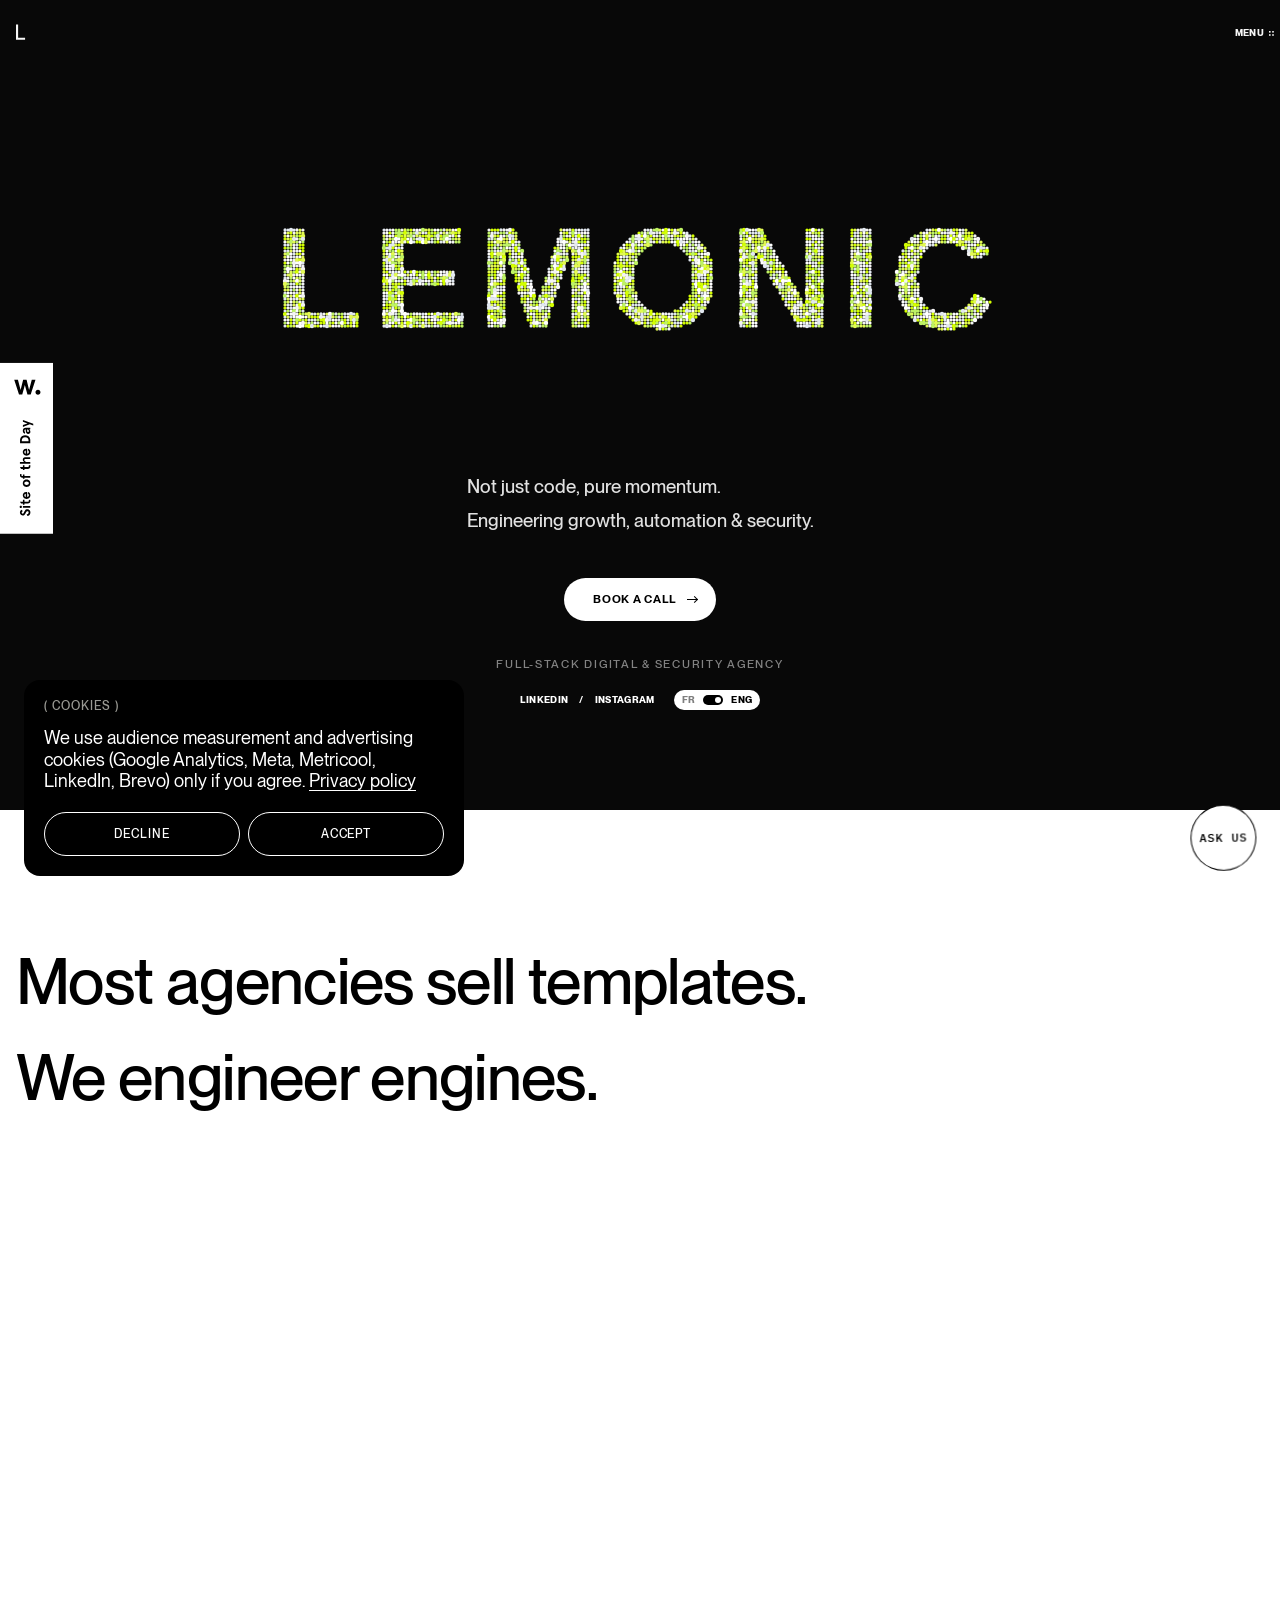
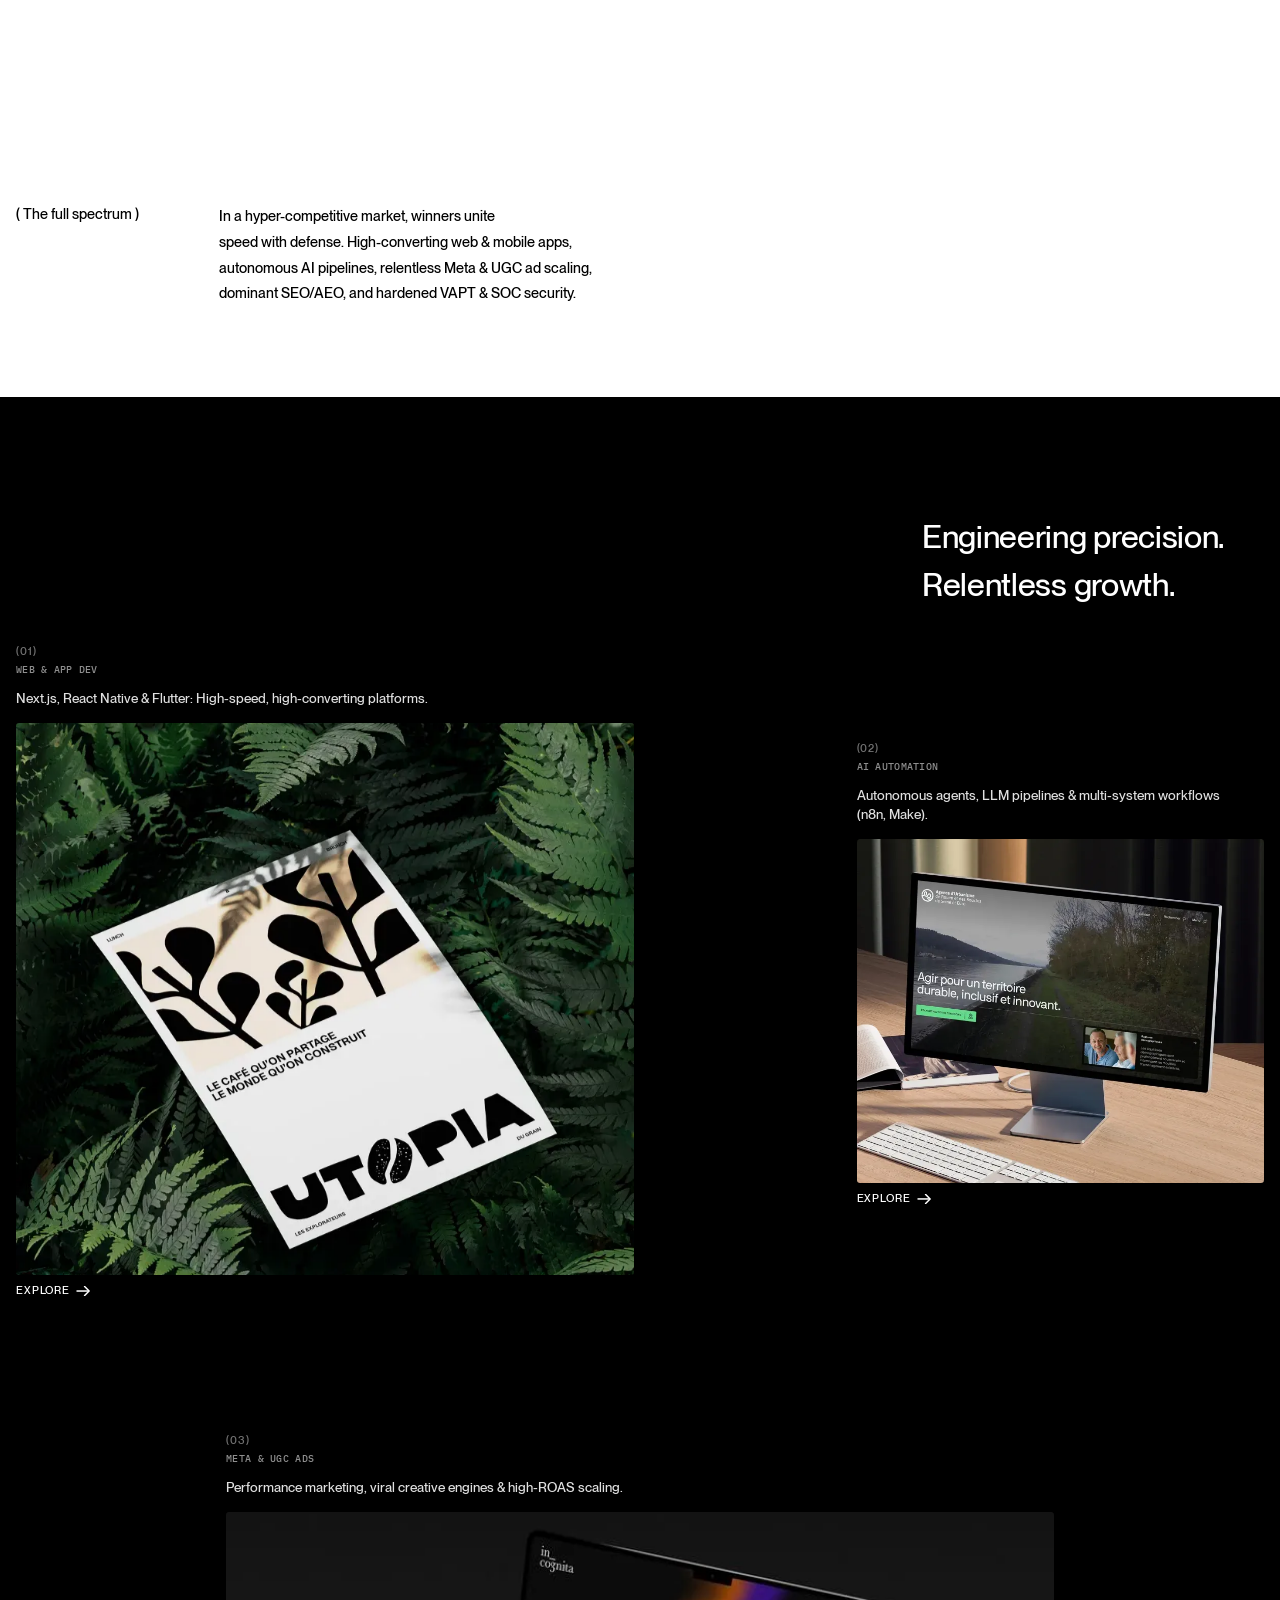
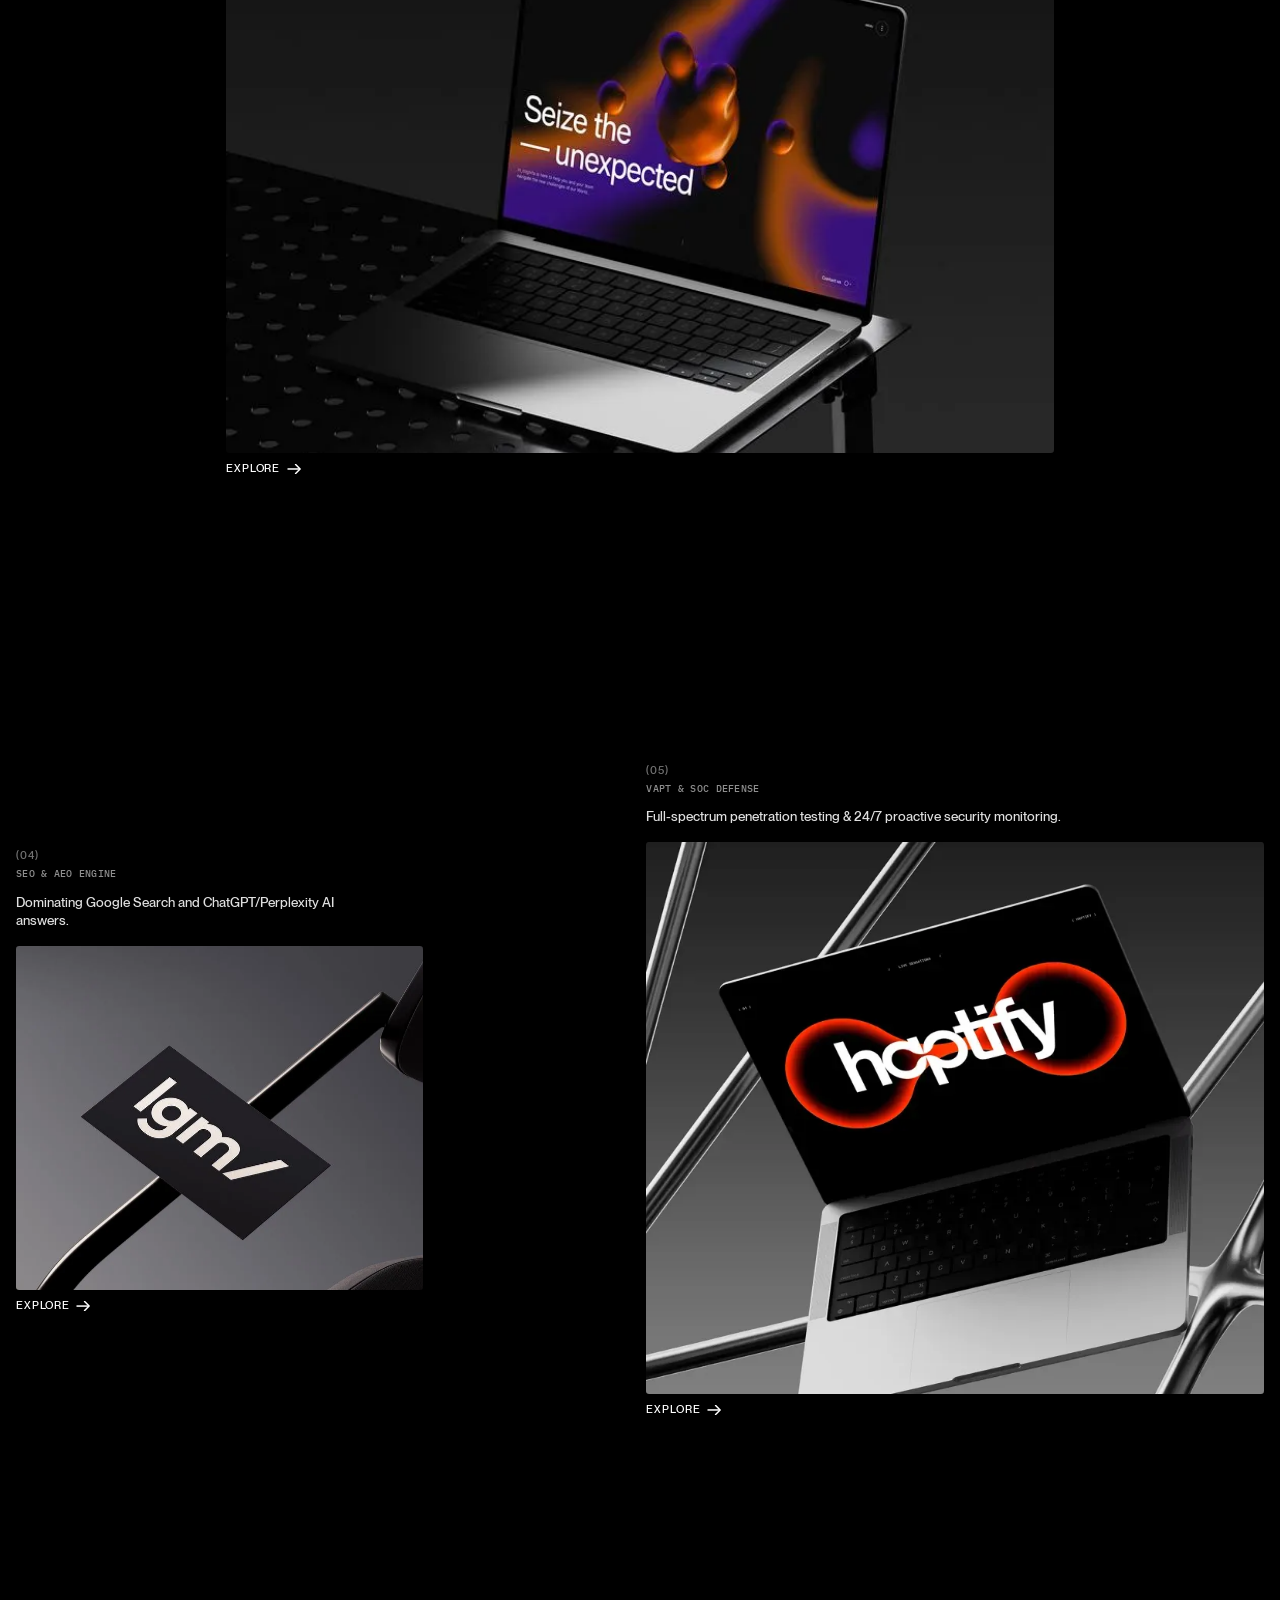
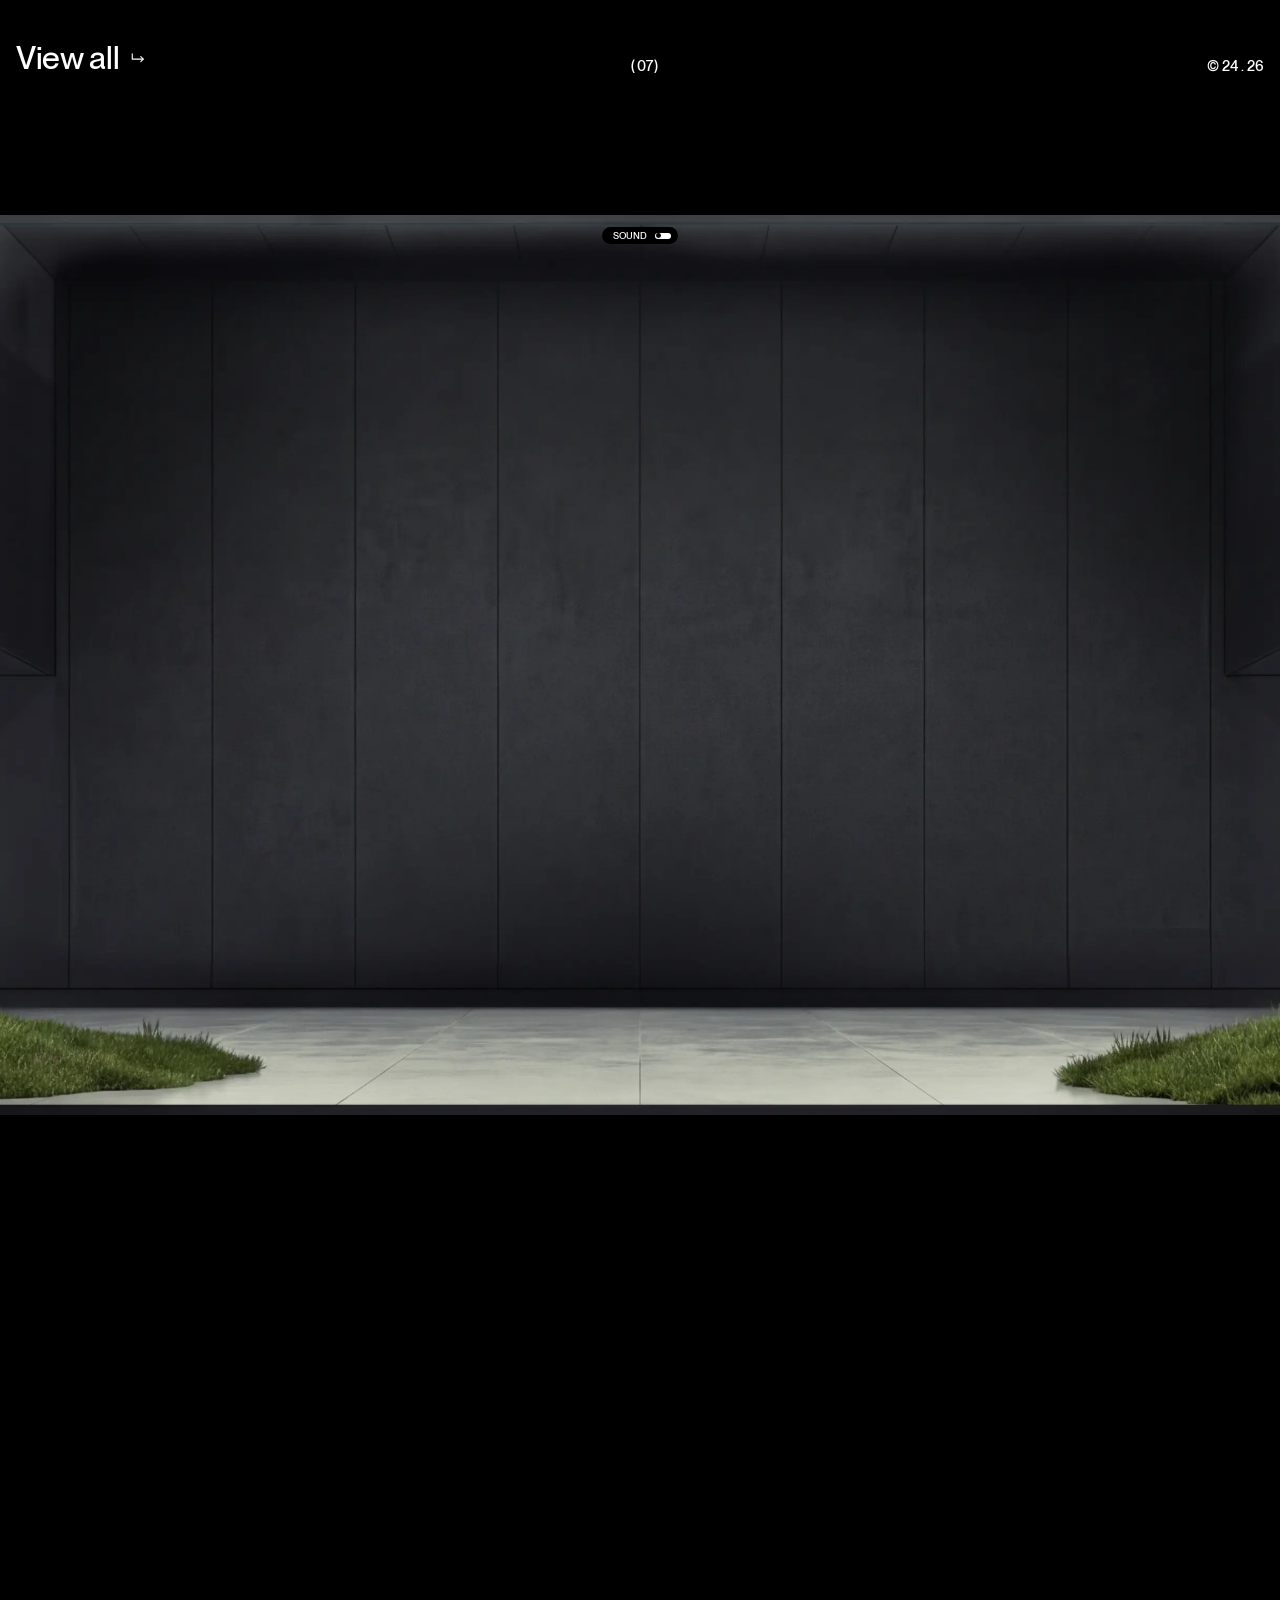
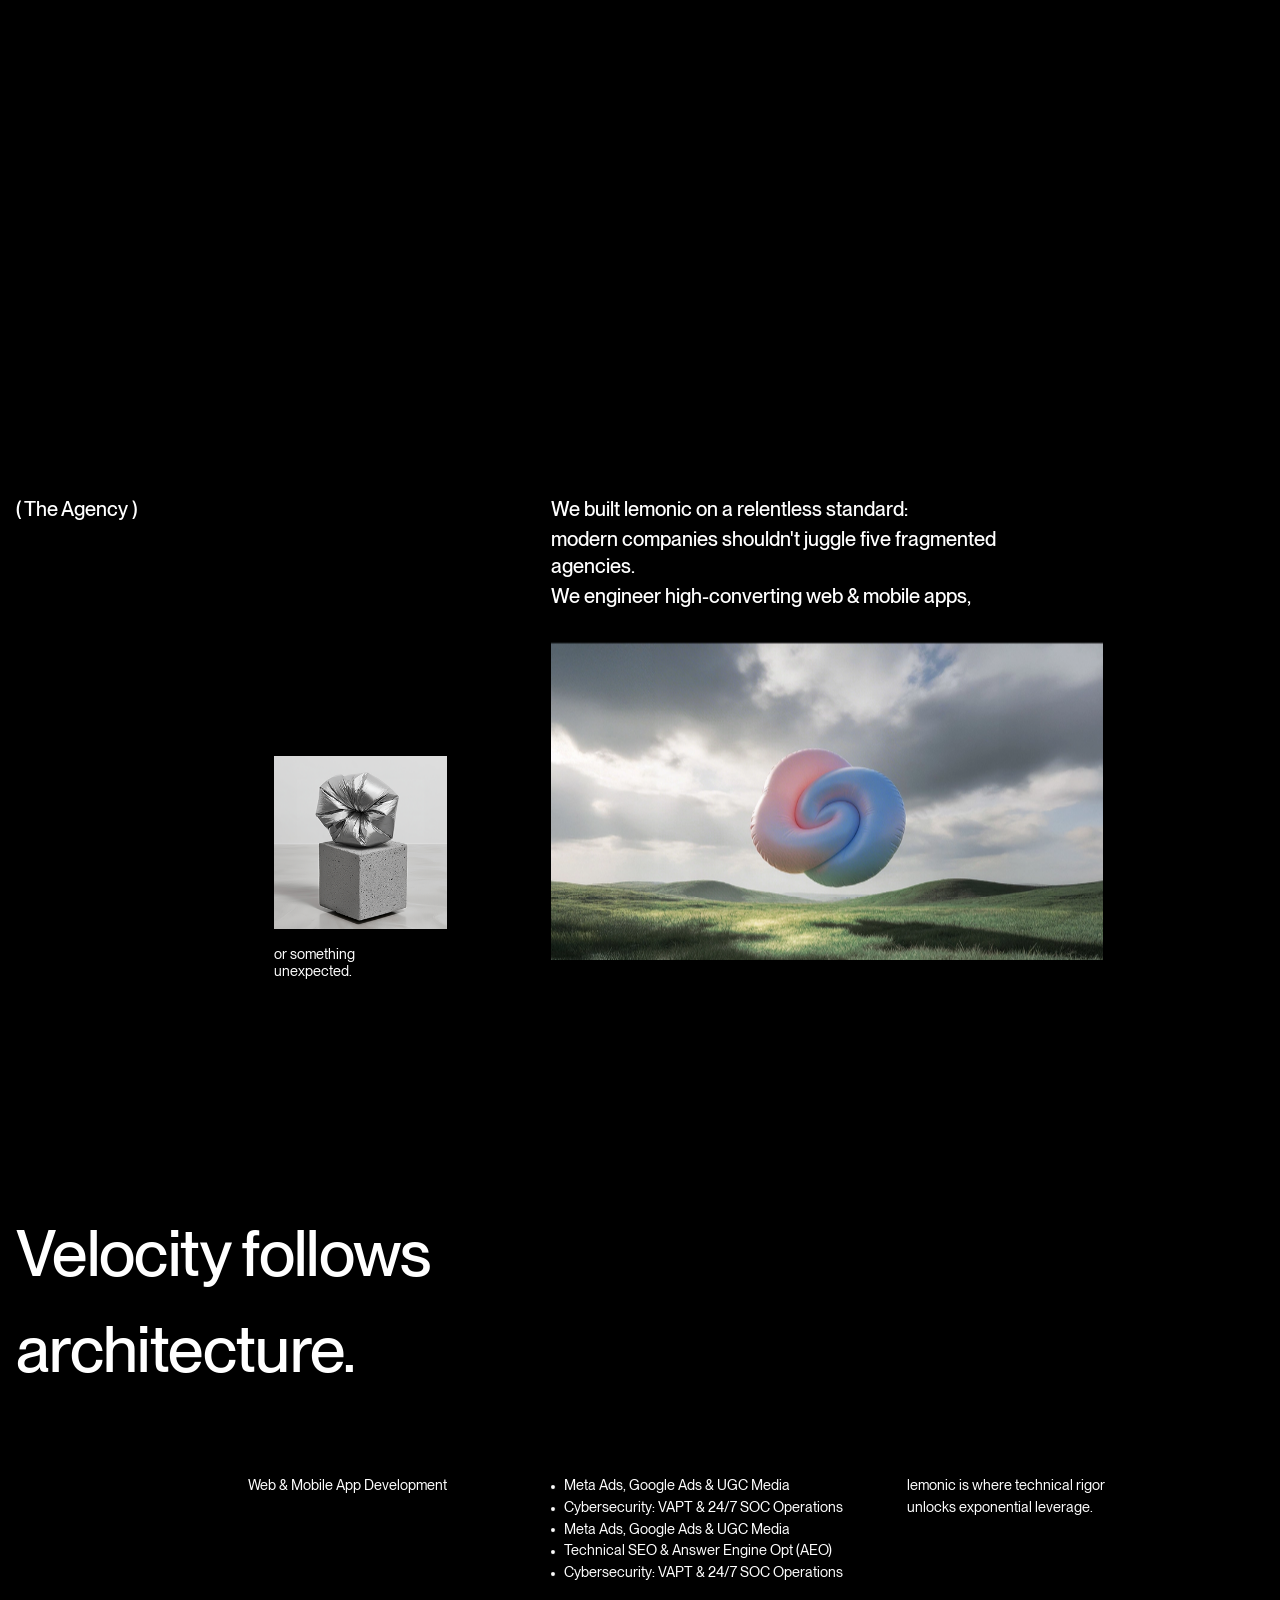
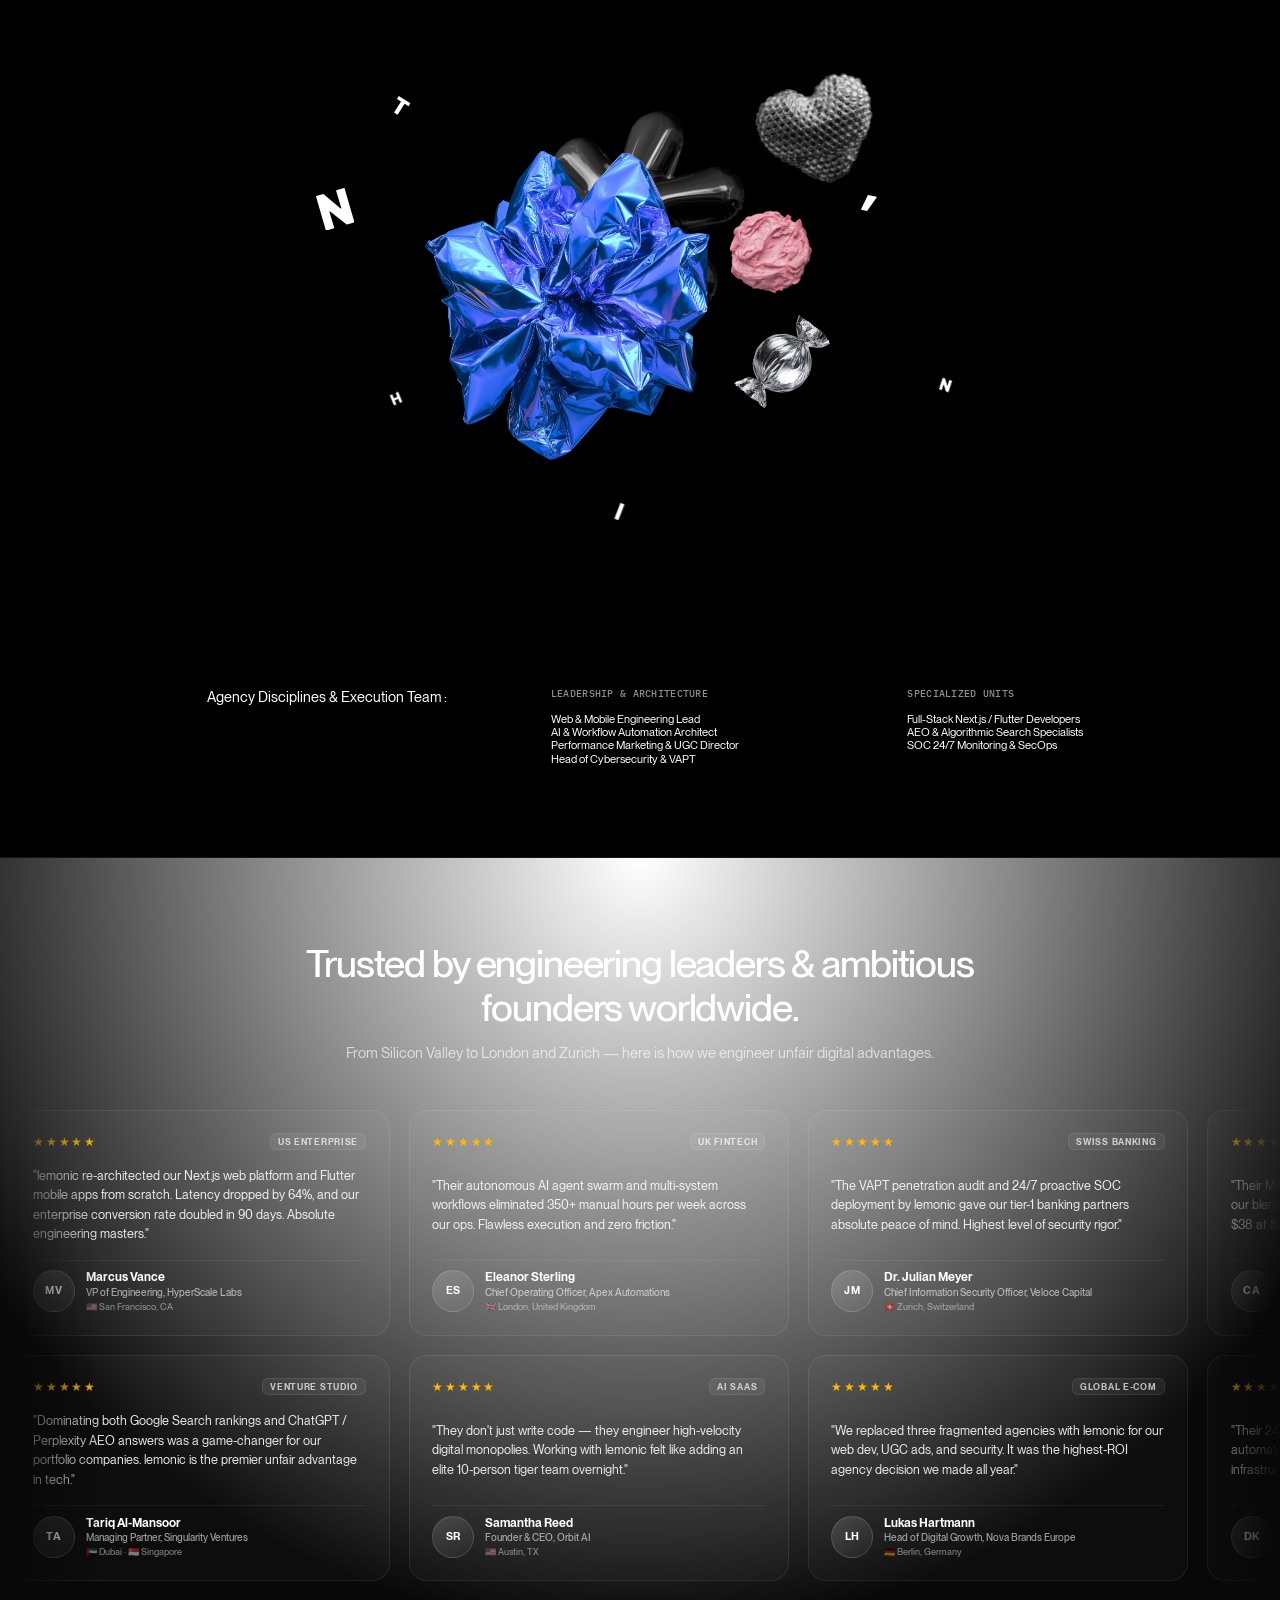
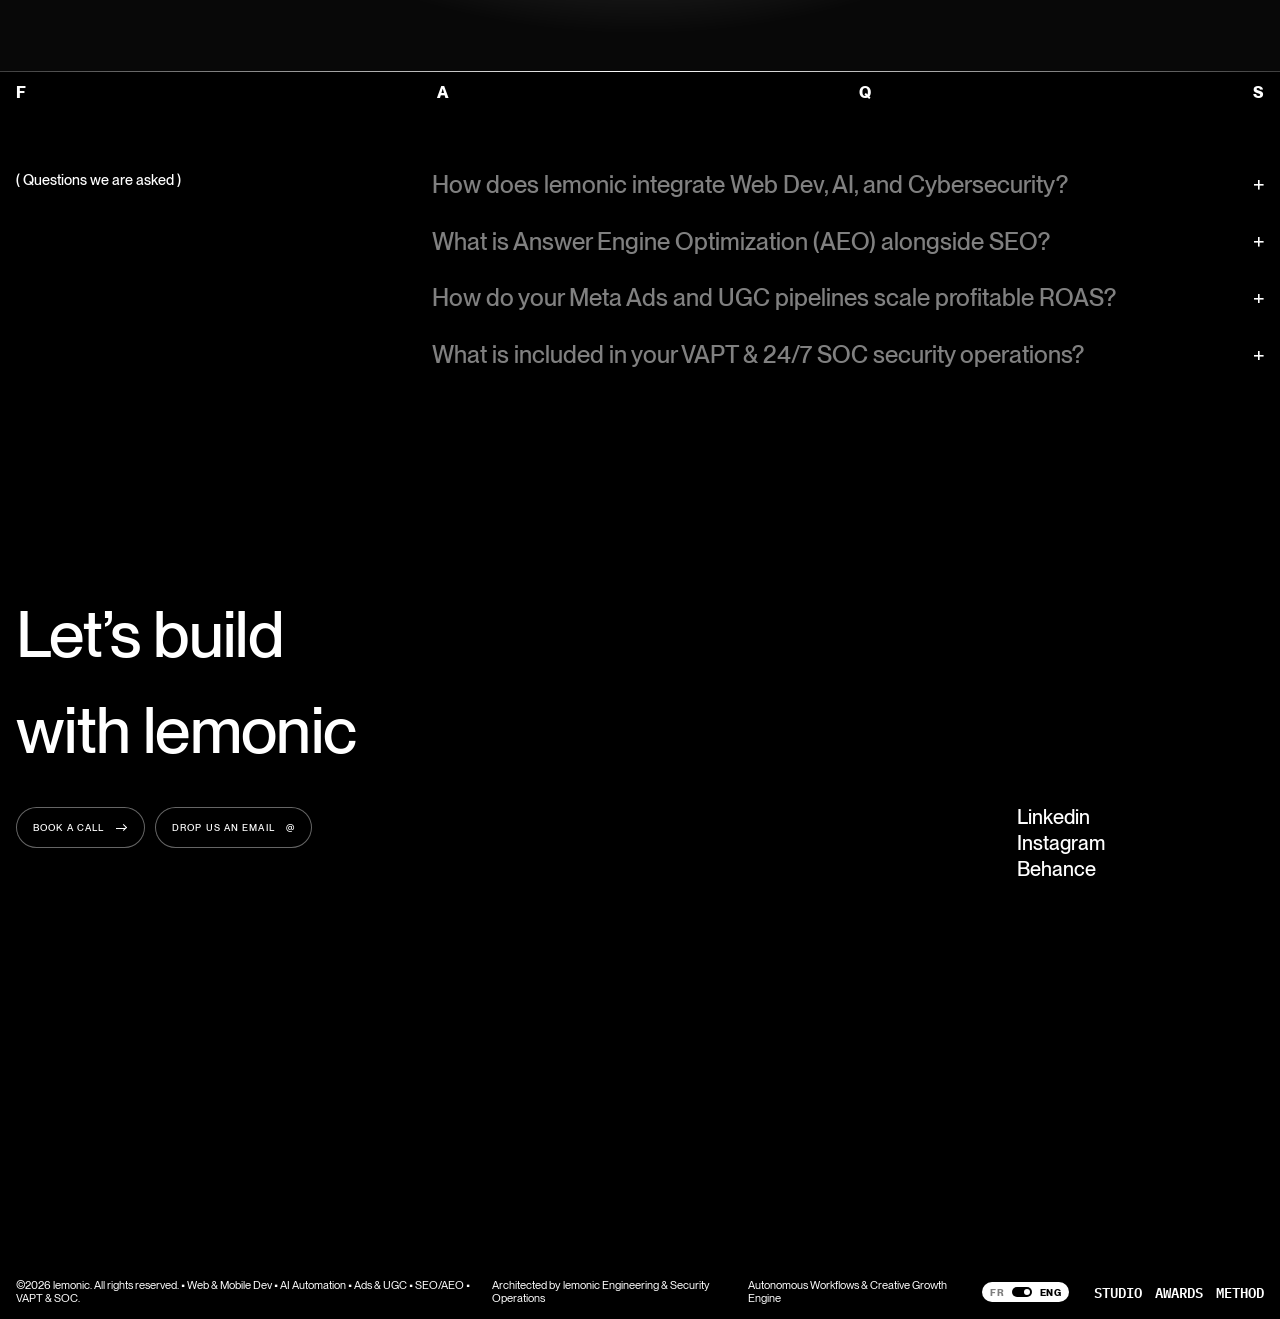
==== commit 17dc2f5d: "feat(hero): add interactive particle text effect for LEMONIC with website theme colors" ====
--- a/index.html
+++ b/index.html
@@ -159,6 +159,36 @@
   opacity: 0 !important;
 }
 </style><style id="lemonic-mobile-responsive-engine">
+/* ==========================================================================
+   LEMONIC INTERACTIVE PARTICLE TEXT ENGINE
+   ========================================================================== */
+#lemonic-particle-hero {
+  position: relative !important;
+  width: 100% !important;
+  max-width: 1100px !important;
+  height: 250px !important;
+  margin: 0 auto !important;
+  display: flex !important;
+  align-items: center !important;
+  justify-content: center !important;
+  overflow: visible !important;
+  user-select: none !important;
+}
+
+#lemonic-particle-canvas {
+  width: 100% !important;
+  height: 100% !important;
+  display: block !important;
+  cursor: crosshair;
+}
+
+@media (max-width: 991px) {
+  #lemonic-particle-hero {
+    height: 135px !important;
+    max-width: 100% !important;
+  }
+}
+
 
 /* ==========================================================================
    TRANSPARENT CLIENT TESTIMONIALS (LEMONIC LUXURY THEME)
@@ -1311,7 +1341,13 @@
     color: rgba(255, 255, 255, 0.6) !important;
   }
 }
-</style></head><body style=""><div class="code-embed-css w-embed"><style></style></div><div class="w-embed"><style></style></div><nav class="nav-boiler" data-reveal-init="1" delay="1.5" no-scroll="" opacity="" style="opacity:1"><a aria-current="page" class="nav-logo-wrap w-inline-block w--current" href="https://lemonic.tech/" style="opacity:1;visibility:inherit"><svg class="nav-logo" fill="none" viewbox="0 0 338 291" xmlns="http://www.w3.org/2000/svg"><defs><clippath id="clip-nav-o"><rect height="291" width="285" x="241" y="0"></rect></clippath><clippath id="clip-nav-t"><rect height="291" width="183" x="520" y="0"></rect></clippath><clippath id="clip-nav-h"><rect height="291" width="228" x="722" y="0"></rect></clippath><clippath id="clip-nav-i"><rect height="291" width="72" x="968" y="0"></rect></clippath><clippath id="clip-nav-n-last"><rect height="291" width="230" x="1058" y="0"></rect></clippath></defs><path class="nav-n-first" d="M0.0 7.4H38.5V249.3H165.2V286.4H0.0Z" fill="currentColor"></path><g clip-path="url(#clip-nav-o)"><path class="nav-o" d="M328.117 11.5754C345.609 3.85847 364.001 0 383.293 0C402.585 0 420.977 3.85847 438.469 11.5754C455.961 19.2923 471.073 29.6459 483.806 42.6361C496.539 55.6262 506.635 71.1244 514.095 89.1306C521.683 107.008 525.477 125.786 525.477 145.464C525.477 165.142 521.683 183.985 514.095 201.991C506.635 219.868 496.539 235.302 483.806 248.292C471.073 261.283 455.961 271.636 438.469 279.353C420.977 287.07 402.585 290.928 383.293 290.928C364.001 290.928 345.609 287.07 328.117 279.353C310.625 271.636 295.513 261.283 282.78 248.292C270.047 235.302 259.886 219.868 252.298 201.991C244.838 183.985 241.108 165.142 241.108 145.464C241.108 125.786 244.838 107.008 252.298 89.1306C259.886 71.1244 270.047 55.6262 282.78 42.6361C295.513 29.6459 310.625 19.2923 328.117 11.5754ZM328.31 201.605C343.486 217.167 361.814 224.949 383.293 224.949C404.772 224.949 423.099 217.167 438.276 201.605C453.453 186.042 461.041 167.329 461.041 145.464C461.041 123.6 453.453 104.886 438.276 89.3235C423.099 73.761 404.772 65.9798 383.293 65.9798C361.814 65.9798 343.486 73.761 328.31 89.3235C313.133 104.886 305.545 123.6 305.545 145.464C305.545 167.329 313.133 186.042 328.31 201.605Z" fill="currentColor" transform="translate(0, 320)"></path></g><g clip-path="url(#clip-nav-t)"><path class="nav-t" d="M699.302 7.13818C701.488 7.13818 702.582 8.23141 702.582 10.4179V67.5232C702.582 69.7097 701.488 70.8029 699.302 70.8029H650.107C647.92 70.8029 646.827 71.9604 646.827 74.2755V280.704C646.827 282.89 645.669 283.983 643.354 283.983H579.689C577.374 283.983 576.217 282.89 576.217 280.704V74.2755C576.217 71.9604 575.124 70.8029 572.937 70.8029H523.356C521.169 70.8029 520.076 69.7097 520.076 67.5232V10.4179C520.076 8.23141 521.169 7.13818 523.356 7.13818H699.302Z" fill="currentColor" transform="translate(0, 320)"></path></g><g clip-path="url(#clip-nav-h)"><path class="nav-h" d="M945.515 7.90985C946.415 7.90985 947.187 8.2957 947.83 9.06739C948.601 9.71047 948.987 10.4822 948.987 11.3825V281.089C948.987 281.99 948.601 282.826 947.83 283.597C947.187 284.24 946.415 284.562 945.515 284.562H881.85C880.95 284.562 880.114 284.24 879.342 283.597C878.699 282.826 878.377 281.99 878.377 281.089V179.612C878.377 178.711 877.991 177.94 877.22 177.297C876.577 176.525 875.805 176.139 874.905 176.139H795.999C793.684 176.139 792.526 177.232 792.526 179.419V281.089C792.526 281.99 792.205 282.826 791.562 283.597C790.919 284.24 790.083 284.562 789.054 284.562H725.582C724.682 284.562 723.846 284.24 723.074 283.597C722.431 282.826 722.109 281.99 722.109 281.089V11.3825C722.109 10.4822 722.431 9.71047 723.074 9.06739C723.846 8.2957 724.682 7.90985 725.582 7.90985H789.054C790.083 7.90985 790.919 8.2957 791.562 9.06739C792.205 9.71047 792.526 10.4822 792.526 11.3825V109.388C792.526 111.574 793.684 112.667 795.999 112.667H874.905C875.805 112.667 876.577 112.346 877.22 111.703C877.991 111.06 878.377 110.224 878.377 109.195V11.3825C878.377 10.4822 878.699 9.71047 879.342 9.06739C880.114 8.2957 880.95 7.90985 881.85 7.90985H945.515Z" fill="currentColor" transform="translate(0, 320)"></path></g><g clip-path="url(#clip-nav-i)"><path class="nav-i" d="M1035.61 7.52405C1036.64 7.52405 1037.47 7.90989 1038.12 8.68159C1038.76 9.32466 1039.08 10.0964 1039.08 10.9967V280.704C1039.08 281.604 1038.76 282.44 1038.12 283.212C1037.47 283.855 1036.64 284.176 1035.61 284.176H972.138C971.237 284.176 970.401 283.855 969.63 283.212C968.987 282.44 968.665 281.604 968.665 280.704V10.9967C968.665 10.0964 968.987 9.32466 969.63 8.68159C970.401 7.90989 971.237 7.52405 972.138 7.52405H1035.61Z" fill="currentColor" transform="translate(0, 320)"></path></g><g clip-path="url(#clip-nav-n-last)"><path class="nav-n-last" d="M1283.9 7.33105C1286.09 7.33105 1287.18 8.42429 1287.18 10.6108V280.703C1287.18 282.89 1286.09 283.983 1283.9 283.983H1227.76C1226.48 283.983 1225.58 283.533 1225.06 282.633L1131.3 151.059C1130.27 149.773 1128.99 149.387 1127.44 149.901C1125.9 150.287 1125.13 151.316 1125.13 152.988L1126.48 280.511C1126.48 282.826 1125.38 283.983 1123.2 283.983H1062.43C1060.11 283.983 1058.95 282.89 1058.95 280.703V10.6108C1058.95 8.42429 1060.11 7.33105 1062.43 7.33105H1117.8C1119.08 7.33105 1120.05 7.84552 1120.69 8.87444L1214.84 150.48C1215.74 151.766 1216.96 152.217 1218.5 151.831C1220.17 151.316 1221.01 150.223 1221.01 148.551L1219.66 10.6108C1219.66 8.42429 1220.75 7.33105 1222.94 7.33105H1283.9Z" fill="currentColor" transform="translate(0, 320)"></path></g><path class="nav-apos" d="" fill="currentColor" style="display:none !important;" transform="translate(-1060, 0)"></path></svg></a><div class="menu-w"><div class="menu-btn"><div class="menu-btn-text">menu</div><svg class="menu-svg" fill="none" style="translate:none;rotate:none;scale:none;transform-origin:50% 50%;transform:translate(0px,0px)" viewbox="0 0 6 6" width="100%" xmlns="http://www.w3.org/2000/svg"><rect fill="currentColor" height="2" width="2" y="4"></rect><rect fill="currentColor" height="2" width="2" x="4" y="4"></rect><rect fill="currentColor" height="2" width="2"></rect><rect fill="currentColor" height="2" width="2" x="4"></rect></svg></div><div class="menu-links-w"><a class="link-boiler" data-taxi-link="" href="https://lemonic.tech/works" style="overflow:hidden;display:block;height:11.525px"><span style="display:block;translate:none;rotate:none;scale:none;transform:translate(0px,11.525px)">works</span></a><a class="link-boiler" data-taxi-link="" href="https://lemonic.tech/studio" style="overflow:hidden;display:block;height:11.525px"><span style="display:block;translate:none;rotate:none;scale:none;transform:translate(0px,11.525px)">STUDIO</span></a><a class="link-boiler" data-taxi-link="" href="https://lemonic.tech/awards" style="overflow:hidden;display:block;height:11.525px"><span style="display:block;translate:none;rotate:none;scale:none;transform:translate(0px,11.525px)">awards</span></a><a class="link-boiler" data-taxi-link="" href="https://lemonic.tech/method" style="overflow:hidden;display:block;height:11.525px"><span style="display:block;translate:none;rotate:none;scale:none;transform:translate(0px,11.525px)">method</span></a><a class="link-boiler" href="#contact" style="overflow:hidden;display:block;height:11.525px" target="_blank"><span style="display:block;translate:none;rotate:none;scale:none;transform:translate(0px,11.525px)">contact</span></a></div></div></nav><div class="menu_wrapper"><div class="fake-el-menu"></div><div class="div-block-10"><div class="link-menu"><a class="link-mob w-inline-block" href="https://lemonic.tech/works"><div>works</div></a><a class="link-mob w-inline-block" href="https://lemonic.tech/studio"><div>studio</div></a><a class="link-mob w-inline-block" href="https://lemonic.tech/method"><div>method</div></a><a class="link-mob w-inline-block" href="https://lemonic.tech/awards"><div>awards</div></a></div><div class="link-btn-menu"><a class="btn mob-menu w-inline-block" href="#contact"><div class="btn__text"><p class="btn__text-p">Let’s chat</p></div><div class="arrow-w"><div class="arrow black-blend"><div class="line-arrow"></div><div class="shape-arrow"></div></div></div></a><a class="btn email white w-inline-block" href="mailto:hello@lemonic.tech"><div class="btn__text"><p class="btn__text-p">drop us an email</p></div><div class="arobase">@</div></a></div></div><div class="link-hero-bottom-w"><div aria-label="Creative studio in Paris" data-reveal-init="1" delay="1.5" line="" no-scroll="" style="opacity:1"><div aria-hidden="true" class="line-mask-child-mask" style="position:relative;display:block;text-align:start;overflow:clip"><div aria-hidden="true" class="line-child" style="position:relative;display:block;text-align:start;translate:none;rotate:none;scale:none;transform:translate(0px,0px)">Creative studio in Paris</div></div></div><div class="link-hero-lang-w" data-reveal-init="1" delay="1.5" no-scroll="" opacity="" style="opacity:1"><div class="link-hero-w"><a class="link w-inline-block" href="https://www.linkedin.com/company/lemonic-agency/" style="position:relative" target="_blank"><div>LKDN</div><span class="link-underline" style="position:absolute;bottom:-3px;left:0%;width:0%;height:1px;background:white;pointer-events:none"></span></a><a class="link hide-tablet w-inline-block" href="https://www.linkedin.com/company/lemonic-agency/" style="position:relative" target="_blank"><div>Linkedin</div><span class="link-underline" style="position:absolute;bottom:-3px;left:0%;width:0%;height:1px;background:white;pointer-events:none"></span></a><a class="link pointer-none w-inline-block" href="#" style="position:relative"><div>/</div><span class="link-underline" style="position:absolute;bottom:-3px;left:0%;width:0%;height:1px;background:white;pointer-events:none"></span></a><a class="link hide-tablet w-inline-block" href="#" style="position:relative"><div>Instagram</div><span class="link-underline" style="position:absolute;bottom:-3px;left:0%;width:0%;height:1px;background:white;pointer-events:none"></span></a><a class="link w-inline-block" href="#" style="position:relative"><div>insta</div><span class="link-underline" style="position:absolute;bottom:-3px;left:0%;width:0%;height:1px;background:white;pointer-events:none"></span></a></div><div class="lang-wrapper w-locales-list"><div class="lang-list w-locales-items" role="list"><div class="lang-item w-locales-item" role="listitem"><a aria-current="page" class="lang-link w--current" href="https://lemonic.tech/" hreflang="en">ENG</a></div><button aria-label="Passer en français" class="nl-tg is-en" type="button"></button><div class="lang-item w-locales-item" role="listitem"><a class="lang-link" href="https://lemonic.tech/fr" hreflang="fr">FR</a></div></div></div></div></div></div><div class="loader" style="display:none"><div class="loader-c"><div class="fake-top-loader"><div>This is some text inside of a div block.</div></div><div class="loader-anim"><svg class="n-load" fill="none" viewbox="0 0 99 120" width="100%" xmlns="http://www.w3.org/2000/svg"><path d="M97.5773 0C98.5258 0 99 0.474199 99 1.42259V118.577C99 119.526 98.5258 120 97.5773 120H73.2249C72.6669 120 72.2764 119.805 72.0533 119.414L31.3821 62.3431C30.9358 61.7852 30.3779 61.6178 29.7084 61.841C29.0389 62.0084 28.7041 62.4547 28.7041 63.1799L29.2899 118.494C29.2899 119.498 28.8157 120 27.8673 120H1.50634C0.502113 120 0 119.526 0 118.577V1.42259C0 0.474199 0.502113 0 1.50634 0H25.5241C26.082 0 26.5004 0.223152 26.7794 0.669456L67.6179 62.092C68.0085 62.6499 68.5385 62.8452 69.2079 62.6778C69.9332 62.4547 70.2959 61.9805 70.2959 61.2552L69.7101 1.42259C69.7101 0.474199 70.1843 0 71.1327 0H97.5773Z" fill="currentColor"></path></svg><div class="loader-img-w"><img alt="Black and white heart shape wrapped in bubble wrap on a transparent background." class="loader-img coeur" data-sf-original-src="https://cdn.prod.website-files.com/6a0c501c42b9751b78a9d1a7/6a101bf4026551468ed05521_coeur-bulle-nb-p-2000.webp" data-sf-original-srcset="https://cdn.prod.website-files.com/6a0c501c42b9751b78a9d1a7/6a101bf4026551468ed05521_coeur-bulle-nb-p-500.webp 500w, https://cdn.prod.website-files.com/6a0c501c42b9751b78a9d1a7/6a101bf4026551468ed05521_coeur-bulle-nb-p-800.webp 800w, https://cdn.prod.website-files.com/6a0c501c42b9751b78a9d1a7/6a101bf4026551468ed05521_coeur-bulle-nb-p-1080.webp 1080w, https://cdn.prod.website-files.com/6a0c501c42b9751b78a9d1a7/6a101bf4026551468ed05521_coeur-bulle-nb-p-1600.webp 1600w, https://cdn.prod.website-files.com/6a0c501c42b9751b78a9d1a7/6a101bf4026551468ed05521_coeur-bulle-nb-p-2000.webp 2000w, https://cdn.prod.website-files.com/6a0c501c42b9751b78a9d1a7/6a101bf4026551468ed05521_coeur-bulle-nb.webp 2048w" loading="eager" sizes="100vw" src="images/19.webp" srcset="images/43.webp 500w, images/44.webp 800w, images/45.webp 1080w, images/46.webp 1600w, images/19.webp 2000w, images/48.webp 2048w"/><img alt="Crinkled, shiny metallic blue foil forming a star-like abstract shape." class="loader-img papier" data-sf-original-src="https://cdn.prod.website-files.com/6a0c501c42b9751b78a9d1a7/6a101bf3288a762026817436_papier-froisse.webp" data-sf-original-srcset="https://cdn.prod.website-files.com/6a0c501c42b9751b78a9d1a7/6a101bf3288a762026817436_papier-froisse-p-500.webp 500w, https://cdn.prod.website-files.com/6a0c501c42b9751b78a9d1a7/6a101bf3288a762026817436_papier-froisse-p-800.webp 800w, https://cdn.prod.website-files.com/6a0c501c42b9751b78a9d1a7/6a101bf3288a762026817436_papier-froisse-p-1080.webp 1080w, https://cdn.prod.website-files.com/6a0c501c42b9751b78a9d1a7/6a101bf3288a762026817436_papier-froisse.webp 1359w" loading="eager" sizes="100vw" src="images/20.webp" srcset="images/49.webp 500w, images/50.webp 800w, images/51.webp 1080w, images/20.webp 1359w"/><img alt="Black shiny balloon shaped like an asterisk symbol with six rounded arms." class="loader-img star" data-sf-original-src="https://cdn.prod.website-files.com/6a0c501c42b9751b78a9d1a7/6a101bf33377567d8f2bd507_asterix.webp" data-sf-original-srcset="https://cdn.prod.website-files.com/6a0c501c42b9751b78a9d1a7/6a101bf33377567d8f2bd507_asterix-p-500.webp 500w, https://cdn.prod.website-files.com/6a0c501c42b9751b78a9d1a7/6a101bf33377567d8f2bd507_asterix-p-800.webp 800w, https://cdn.prod.website-files.com/6a0c501c42b9751b78a9d1a7/6a101bf33377567d8f2bd507_asterix-p-1080.webp 1080w, https://cdn.prod.website-files.com/6a0c501c42b9751b78a9d1a7/6a101bf33377567d8f2bd507_asterix-p-1600.webp 1600w, https://cdn.prod.website-files.com/6a0c501c42b9751b78a9d1a7/6a101bf33377567d8f2bd507_asterix.webp 2048w" loading="eager" sizes="100vw" src="images/21.webp" srcset="images/53.webp 500w, images/54.webp 800w, images/55.webp 1080w, images/56.webp 1600w, images/21.webp 2048w"/><img alt="Crinkled metallic foil shaped like a smiley face with eyes and a smile." class="loader-img bonbon" data-sf-original-src="https://cdn.prod.website-files.com/6a0c501c42b9751b78a9d1a7/6a3a7084cbb4dfa4268c289f_smiley.webp" loading="eager" src="images/22.webp"/><img alt="A candy wrapped in shiny, crinkled silver foil with twisted ends on both sides." class="loader-img bonbon-copy" data-sf-original-src="https://cdn.prod.website-files.com/6a0c501c42b9751b78a9d1a7/6a101bf4d60716b3d6959657_bonbon-p-2000.webp" data-sf-original-srcset="https://cdn.prod.website-files.com/6a0c501c42b9751b78a9d1a7/6a101bf4d60716b3d6959657_bonbon-p-500.webp 500w, https://cdn.prod.website-files.com/6a0c501c42b9751b78a9d1a7/6a101bf4d60716b3d6959657_bonbon-p-800.webp 800w, https://cdn.prod.website-files.com/6a0c501c42b9751b78a9d1a7/6a101bf4d60716b3d6959657_bonbon-p-1080.webp 1080w, https://cdn.prod.website-files.com/6a0c501c42b9751b78a9d1a7/6a101bf4d60716b3d6959657_bonbon-p-1600.webp 1600w, https://cdn.prod.website-files.com/6a0c501c42b9751b78a9d1a7/6a101bf4d60716b3d6959657_bonbon-p-2000.webp 2000w, https://cdn.prod.website-files.com/6a0c501c42b9751b78a9d1a7/6a101bf4d60716b3d6959657_bonbon.webp 2048w" loading="eager" sizes="100vw" src="images/23.webp" srcset="images/58.webp 500w, images/59.webp 800w, images/60.webp 1080w, images/61.webp 1600w, images/23.webp 2000w, images/63.webp 2048w"/><img alt="Close-up of a textured dollop of smooth pink cream or frosting with glossy highlights." class="loader-img chewinggum" data-sf-original-src="https://cdn.prod.website-files.com/6a0c501c42b9751b78a9d1a7/6a101c34913dd6111b16324e_chwing.webp" data-sf-original-srcset="https://cdn.prod.website-files.com/6a0c501c42b9751b78a9d1a7/6a101c34913dd6111b16324e_chwing-p-500.webp 500w, https://cdn.prod.website-files.com/6a0c501c42b9751b78a9d1a7/6a101c34913dd6111b16324e_chwing-p-800.webp 800w, https://cdn.prod.website-files.com/6a0c501c42b9751b78a9d1a7/6a101c34913dd6111b16324e_chwing-p-1080.webp 1080w, https://cdn.prod.website-files.com/6a0c501c42b9751b78a9d1a7/6a101c34913dd6111b16324e_chwing.webp 1250w" loading="eager" sizes="100vw" src="images/24.webp" srcset="images/64.webp 500w, images/65.webp 800w, images/66.webp 1080w, images/24.webp 1250w"/><img alt="Shiny black plastic shopping bag with handles on a transparent background." class="loader-img papier" data-sf-original-src="https://cdn.prod.website-files.com/6a0c501c42b9751b78a9d1a7/6a3a708485f3984771b5bfc0_sac-plastic.webp" loading="eager" src="images/25.webp"/><img alt="Shiny pink balloon sculpture shaped like a dog on a dark gradient background." class="loader-img papier" data-sf-original-src="https://cdn.prod.website-files.com/6a0c501c42b9751b78a9d1a7/6a3a708485f3984771b5bfd6_chien.webp" loading="eager" src="images/26.webp"/><img alt="Shiny silver pom-pom with metallic fringes used for cheerleading or decoration." class="loader-img papier" data-sf-original-src="https://cdn.prod.website-files.com/6a0c501c42b9751b78a9d1a7/6a3a7084f7d5b72a2a90fb9f_piniata.webp" loading="eager" src="images/27.webp"/><img alt="Deflated pink balloon with visible wrinkles and folds on a transparent background." class="loader-img papier" data-sf-original-src="https://cdn.prod.website-files.com/6a0c501c42b9751b78a9d1a7/6a3a7084cd10902f9b8c60cb_ballon.webp" loading="eager" src="images/28.webp"/><img alt="A shiny blue inflated cube-shaped object with visible creases and folds." class="loader-img papier" data-sf-original-src="https://cdn.prod.website-files.com/6a0c501c42b9751b78a9d1a7/6a3a70847eeb828c7456d387_cube.webp" loading="eager" src="images/29.webp"/><img alt="Inflatable shiny mauve ring float with creases and folds on a transparent background." class="loader-img papier" data-sf-original-src="https://cdn.prod.website-files.com/6a0c501c42b9751b78a9d1a7/6a3a70843445399a04fbee92_bouee.webp" data-sf-original-srcset="https://cdn.prod.website-files.com/6a0c501c42b9751b78a9d1a7/6a3a70843445399a04fbee92_bouee-p-500.webp 500w, https://cdn.prod.website-files.com/6a0c501c42b9751b78a9d1a7/6a3a70843445399a04fbee92_bouee.webp 564w" loading="eager" sizes="100vw" src="images/30.webp" srcset="images/68.webp 500w, images/30.webp 564w"/></div><svg class="apos-load" fill="none" viewbox="0 0 41 50" width="100%" xmlns="http://www.w3.org/2000/svg"><path d="M39.5359 0C39.9821 0 40.3447 0.195095 40.6235 0.585285C40.9582 0.975474 41.0697 1.39353 40.9582 1.83947L20.9631 48.9967C20.7958 49.6656 20.3217 50 19.5409 50H1.47004C1.02385 50 0.633448 49.8328 0.298802 49.4983C0.0199315 49.1081 -0.0637449 48.6901 0.0478035 48.2441L11.3421 1.17057C11.5652 0.39019 12.0393 0 12.7643 0H39.5359Z" fill="currentColor"></path></svg></div><div class="loader-nbr-w"><div>000</div></div></div></div><div class="page-wrapper" data-sf-nesting-track-id="1.6"><div class="main-wrapper" data-sf-nesting-track-id="1.6.1" data-taxi=""><div class="page_view" data-sf-nesting-track-id="1.6.1.1" data-taxi-view=""><section class="section-w"><div class="section-fake-hero"><div class="div-block"><div aria-label="Not just code, pure momentum. Engineering growth, automation &amp; security." class="p-l" data-reveal-init="1" delay="1.5" line="" no-scroll="" style="opacity:1"><div aria-hidden="true" class="line-mask-child-mask" style="position:relative;display:block;text-align:start;overflow:clip"><div aria-hidden="true" class="line-child" style="position:relative;display:block;text-align:start;translate:none;rotate:none;scale:none;transform:translate(0px,0px)">Not just code, pure momentum.</div></div><div aria-hidden="true" class="line-mask-child-mask" style="position:relative;display:block;text-align:start;overflow:clip"><div aria-hidden="true" class="line-child" style="position:relative;display:block;text-align:start;translate:none;rotate:none;scale:none;transform:translate(0px,0px)">Engineering growth, automation &amp; security.</div></div></div><div class="space-24"></div><a class="btn black-blend w-inline-block" data-reveal-init="1" delay="2" href="#contact" no-scroll="" opacity="" style="opacity:1" target="_blank"><div class="btn__text"><p class="btn__text-p">book a call</p></div><div class="arrow-w"><div class="arrow black-blend"><div class="line-arrow"></div><div class="shape-arrow"></div></div></div></a></div><div class="link-hero-bottom-w"><h1 aria-label="Full-Stack Digital &amp; Security Agency" class="h1" data-reveal-init="1" delay="1.5" line="" no-scroll="" style="opacity:1"><div aria-hidden="true" class="line-mask-child-mask" style="position:relative;display:block;text-align:start;overflow:clip"><div aria-hidden="true" class="line-child" style="position:relative;display:block;text-align:start;translate:none;rotate:none;scale:none;transform:translate(0px,0px)">Full-Stack Digital &amp; Security Agency</div></div></h1><div class="link-hero-lang-w" data-reveal-init="1" delay="1.5" no-scroll="" opacity="" style="opacity:1"><div class="link-hero-w"><a class="link hide-desk w-inline-block" href="https://www.linkedin.com/company/lemonic-agency/" style="position:relative" target="_blank"><div>LKDN</div><span class="link-underline" style="position:absolute;bottom:-3px;left:0%;width:0%;height:1px;background:white;pointer-events:none"></span></a><a class="link hide-tablet w-inline-block" href="https://www.linkedin.com/company/lemonic-agency/" style="position:relative" target="_blank"><div>Linkedin</div><span class="link-underline" style="position:absolute;bottom:-3px;left:0%;width:0%;height:1px;background:white;pointer-events:none"></span></a><a class="link pointer-none w-inline-block" href="#" style="position:relative"><div>/</div><span class="link-underline" style="position:absolute;bottom:-3px;left:0%;width:0%;height:1px;background:white;pointer-events:none"></span></a><a class="link hide-tablet w-inline-block" href="https://www.instagram.com/lemonic.tech/" style="position:relative" target="_blank"><div class="text-block-10">Instagram</div><span class="link-underline" style="position:absolute;bottom:-3px;left:0%;width:0%;height:1px;background:white;pointer-events:none"></span></a><a class="link hide-desk w-inline-block" href="https://www.instagram.com/lemonic.tech/" style="position:relative" target="_blank"><div>insta</div><span class="link-underline" style="position:absolute;bottom:-3px;left:0%;width:0%;height:1px;background:white;pointer-events:none"></span></a></div><div class="lang-wrapper w-locales-list"><div class="lang-list w-locales-items" role="list"><div class="lang-item w-locales-item" role="listitem"><a aria-current="page" class="lang-link w--current" href="https://lemonic.tech/" hreflang="en">ENG</a></div><button aria-label="Passer en français" class="nl-tg is-en" type="button"></button><div class="lang-item w-locales-item" role="listitem"><a class="lang-link" href="https://lemonic.tech/fr" hreflang="fr">FR</a></div></div></div></div></div></div><video class="video-hero-bg" preload="none" style="display:none"></video><section class="section hero-home" style="background-color:transparent"><div class="container hero-home"><div class="nothin-hero-w"><svg class="nothin-hero-svg" data-_mask-hidden="1" fill="none" style="visibility:hidden" viewbox="0 0 1408 294" width="100%" xmlns="http://www.w3.org/2000/svg"><path d="M0.0 7.399999999999977H38.5V249.3300699300699H165.2V286.4H0.0Z" fill="currentColor"></path><path d="M182.98333333333332 7.399999999999977H360.0833333333333V44.46993006993006H221.48333333333332V123.68251748251748H342.9333333333333V160.75244755244753H221.48333333333332V249.3300699300699H363.5833333333333V286.4H182.98333333333332Z" fill="currentColor"></path><path d="M381.3666666666667 7.399999999999977H432.1166666666667L504.21666666666664 226.69790209790207H504.91666666666663L577.3666666666667 7.399999999999977H628.1166666666666V286.4H590.3166666666666V69.83356643356643H589.6166666666667L520.6666666666666 286.4H488.8166666666666L419.8666666666667 69.83356643356643H419.16666666666663V286.4H381.3666666666667Z" fill="currentColor"></path><path d="M645.9 146.7048951048951Q645.9 104.95244755244755 661.125 71.97972027972027Q676.3499999999999 39.006993006992985 704.175 20.47202797202796Q732.0 1.937062937062933 768.75 1.937062937062933Q805.5 1.937062937062933 833.325 20.47202797202796Q861.15 39.006993006992985 876.375 71.97972027972027Q891.5999999999999 104.95244755244755 891.5999999999999 146.7048951048951Q891.5999999999999 188.45734265734262 876.375 221.43006993006992Q861.15 254.4027972027972 833.325 273.1328671328671Q805.5 291.862937062937 768.75 291.862937062937Q732.0 291.862937062937 704.175 273.1328671328671Q676.3499999999999 254.4027972027972 661.125 221.43006993006992Q645.9 188.45734265734262 645.9 146.7048951048951ZM768.75 254.79300699300697Q810.4 254.79300699300697 830.875 224.16153846153844Q851.3499999999999 193.5300699300699 851.3499999999999 146.7048951048951Q851.3499999999999 99.87972027972026 830.875 69.44335664335662Q810.4 39.006993006992985 768.75 39.006993006992985Q727.0999999999999 39.006993006992985 706.625 69.44335664335662Q686.15 99.87972027972026 686.15 146.7048951048951Q686.15 193.5300699300699 706.625 224.16153846153844Q727.0999999999999 254.79300699300697 768.75 254.79300699300697Z" fill="currentColor"></path><path d="M909.3833333333333 7.399999999999977H953.4833333333333L1069.6833333333334 222.0153846153846H1070.3833333333332V7.399999999999977H1109.2333333333333V286.4H1065.1333333333332L948.5833333333333 71.78461538461536H947.8833333333333V286.4H909.3833333333333Z" fill="currentColor"></path><path d="M1127.0166666666667 7.399999999999977H1165.5166666666667V286.4H1127.0166666666667Z" fill="currentColor"></path><path d="M1183.3 147.09510489510487Q1183.3 105.34265734265733 1197.825 72.17482517482516Q1212.3500000000001 39.006993006992985 1238.95 20.47202797202796Q1265.55 1.937062937062933 1300.55 1.937062937062933Q1331.0 1.937062937062933 1354.275 15.204195804195791Q1377.55 28.47132867132865 1391.1999999999998 51.10349650349649Q1404.85 73.73566433566432 1408.0 102.220979020979H1367.75Q1363.55 76.07692307692307 1347.8 57.541958041958026Q1332.05 39.006993006992985 1299.8500000000001 39.006993006992985Q1261.0 39.006993006992985 1242.275 69.83356643356642Q1223.55 100.66013986013985 1223.55 146.7048951048951Q1223.55 193.1398601398601 1242.275 223.96643356643352Q1261.0 254.79300699300697 1299.8500000000001 254.79300699300697Q1333.1 254.79300699300697 1349.375 234.69720279720278Q1365.65 214.60139860139859 1367.75 184.94545454545454H1408.0Q1405.2 216.16223776223774 1391.5500000000002 240.35524475524474Q1377.9 264.54825174825174 1354.45 278.2055944055944Q1331.0 291.862937062937 1300.2 291.862937062937Q1265.2 291.862937062937 1238.775 273.327972027972Q1212.3500000000001 254.79300699300697 1197.825 221.8202797202797Q1183.3 188.84755244755243 1183.3 147.09510489510487Z" fill="currentColor"></path></svg></div></div></section></section><section class="section showreel"><div class="container showreel"><div class="space-150 mob-50"></div><h2 aria-label="Most agencies sell templates. We engineer engines." class="h1-home balance" data-reveal-init="1" line="" style="opacity:1"><div aria-hidden="true" class="line-mask-child-mask" style="position:relative;display:block;text-align:start;overflow:clip"><div aria-hidden="true" class="line-child" style="position:relative;display:block;text-align:start;translate:none;rotate:none;scale:none;transform:translate(0px,0px)">Most agencies sell templates.</div></div><div aria-hidden="true" class="line-mask-child-mask" style="position:relative;display:block;text-align:start;overflow:clip"><div aria-hidden="true" class="line-child" style="position:relative;display:block;text-align:start;translate:none;rotate:none;scale:none;transform:translate(0px,0px)">We engineer engines.</div></div></h2><div class="space-65"></div><div class="video-showreel-w"><div class="video-showreel-full-w" style="height:35.0333%;width:33.3342%"><video autoplay="true" class="showreel-light" data-sf-original-src="https://noth-in.b-cdn.net/showreel-nothin_DEF.mp4" loop="" muted="" playsinline="" src="images/107.mp4"></video></div><div class="video-showreel-flip p-m"><div aria-label="( The full spectrum )" data-reveal-init="1" delay="0.2" line="" style="opacity:1"><div aria-hidden="true" class="line-mask-child-mask" style="position:relative;display:block;text-align:start;overflow:clip"><div aria-hidden="true" class="line-child" style="position:relative;display:block;text-align:start;translate:none;rotate:none;scale:none;transform:translate(0%,15.3853%) translate3d(0px,0px,0px)">( The full spectrum )</div></div></div><div aria-label="In a hyper-competitive market, winners unite speed with defense. High-converting web &amp; mobile apps, autonomous AI pipelines, relentless Meta &amp; UGC ad scaling, dominant SEO/AEO, and hardened VAPT &amp; SOC security." class="text-block-2" data-reveal-init="1" delay="0.2" line="" style="opacity:1"><div aria-hidden="true" class="line-mask-child-mask" style="position:relative;display:block;text-align:start;overflow:clip"><div aria-hidden="true" class="line-child" style="position:relative;display:block;text-align:start;translate:none;rotate:none;scale:none;transform:translate(0%,15.3853%) translate3d(0px,0px,0px)">In a hyper-competitive market, winners unite </div></div><div aria-hidden="true" class="line-mask-child-mask" style="position:relative;display:block;text-align:start;overflow:clip"><div aria-hidden="true" class="line-child" style="position:relative;display:block;text-align:start;translate:none;rotate:none;scale:none;transform:translate(0%,27.9203%) translate3d(0px,0px,0px)">speed with defense. High-converting web &amp; mobile apps, </div></div><div aria-hidden="true" class="line-mask-child-mask" style="position:relative;display:block;text-align:start;overflow:clip"><div aria-hidden="true" class="line-child" style="position:relative;display:block;text-align:start;translate:none;rotate:none;scale:none;transform:translate(0%,47.5495%) translate3d(0px,0px,0px)">autonomous AI pipelines, relentless Meta &amp; UGC ad scaling, </div></div><div aria-hidden="true" class="line-mask-child-mask" style="position:relative;display:block;text-align:start;overflow:clip"><div aria-hidden="true" class="line-child" style="position:relative;display:block;text-align:start;translate:none;rotate:none;scale:none;transform:translate(0%,68.7984%) translate3d(0px,0px,0px)">dominant SEO/AEO, and hardened VAPT &amp; SOC security.</div></div></div></div></div></div></section><section class="section works" data-sf-nesting-track-id="1.6.1.1.3" id="works"><div class="container works" data-sf-nesting-track-id="1.6.1.1.3.1"><div class="works-word-w"><div class="div-block-2"><div class="works-word-block-state1"></div><div class="works-word-block-state1"></div><div class="works-word-block-state1"></div><div class="works-word-block-state1"></div><div class="works-word-block-state1"></div></div><div class="div-block-2 hide-tablet"><div class="works-word-block-state2"><div class="works-word" data-flip-id="auto-1" style="translate:none;rotate:none;scale:none;width:26.7px;height:31.7px;transform:translate(-1394px,0px);max-width:26.7px;max-height:31.7px;min-width:26.7px;min-height:31.7px">w</div></div><div class="works-word-block-state2"><div class="works-word o" data-flip-id="auto-2" style="translate:none;rotate:none;scale:none;width:21.3px;height:31.7px;transform:translate(-1393px,0px);max-width:21.3px;max-height:31.7px;min-width:21.3px;min-height:31.7px">o</div></div><div class="works-word-block-state2"><div class="works-word r" data-flip-id="auto-3" style="translate:none;rotate:none;scale:none;width:19px;height:31.7px;transform:translate(-1394px,0px);max-width:19px;max-height:31.7px;min-width:19px;min-height:31.7px">r</div></div><div class="works-word-block-state2"><div class="works-word k" data-flip-id="auto-4" style="translate:none;rotate:none;scale:none;width:19.1px;height:31.7px;transform:translate(-1394px,0px);max-width:19.1px;max-height:31.7px;min-width:19.1px;min-height:31.7px">k</div></div><div class="works-word-block-state2"><div class="works-word" data-flip-id="auto-5" style="translate:none;rotate:none;scale:none;width:18.1px;height:31.7px;transform:translate3d(-1393.99px,0px,0px);max-width:18.1px;max-height:31.7px;min-width:18.1px;min-height:31.7px">s</div></div></div></div><div class="space-87"></div><div class="titile-section-work"><h2 aria-label="Engineering precision. Relentless growth." class="h3-style" data-reveal-init="1" line="" style="opacity:1"><div aria-hidden="true" class="line-mask-child-mask" style="position:relative;display:block;text-align:start;overflow:clip"><div aria-hidden="true" class="line-child" style="position:relative;display:block;text-align:start;translate:none;rotate:none;scale:none;transform:translate(0%,48.0317%) translate3d(0px,0px,0px)">Engineering precision.</div></div><div aria-hidden="true" class="line-mask-child-mask" style="position:relative;display:block;text-align:start;overflow:clip"><div aria-hidden="true" class="line-child" style="position:relative;display:block;text-align:start;translate:none;rotate:none;scale:none;transform:translate(0%,69.1398%) translate3d(0px,0px,0px)">Relentless growth.</div></div></h2></div><div class="work_list_w w-dyn-list" data-sf-nesting-track-id="1.6.1.1.3.1.4"><div class="work_list w-dyn-items" data-sf-nesting-track-id="1.6.1.1.3.1.4.1" role="list"><div class="work_item w-dyn-item" data-sf-nesting-track-id="1.6.1.1.3.1.4.1.1" id="w-node-_4052a9ed-bc85-74d6-2f8d-4f251e3cf60d-78a9d1a3" role="listitem" style="grid-area:1/1/auto/7;translate:none;rotate:none;scale:none;transform:translate3d(0px,23.1154px,0px)">
+</style></head><body style=""><div class="code-embed-css w-embed"><style></style></div><div class="w-embed"><style></style></div><nav class="nav-boiler" data-reveal-init="1" delay="1.5" no-scroll="" opacity="" style="opacity:1"><a aria-current="page" class="nav-logo-wrap w-inline-block w--current" href="https://lemonic.tech/" style="opacity:1;visibility:inherit"><svg class="nav-logo" fill="none" viewbox="0 0 338 291" xmlns="http://www.w3.org/2000/svg"><defs><clippath id="clip-nav-o"><rect height="291" width="285" x="241" y="0"></rect></clippath><clippath id="clip-nav-t"><rect height="291" width="183" x="520" y="0"></rect></clippath><clippath id="clip-nav-h"><rect height="291" width="228" x="722" y="0"></rect></clippath><clippath id="clip-nav-i"><rect height="291" width="72" x="968" y="0"></rect></clippath><clippath id="clip-nav-n-last"><rect height="291" width="230" x="1058" y="0"></rect></clippath></defs><path class="nav-n-first" d="M0.0 7.4H38.5V249.3H165.2V286.4H0.0Z" fill="currentColor"></path><g clip-path="url(#clip-nav-o)"><path class="nav-o" d="M328.117 11.5754C345.609 3.85847 364.001 0 383.293 0C402.585 0 420.977 3.85847 438.469 11.5754C455.961 19.2923 471.073 29.6459 483.806 42.6361C496.539 55.6262 506.635 71.1244 514.095 89.1306C521.683 107.008 525.477 125.786 525.477 145.464C525.477 165.142 521.683 183.985 514.095 201.991C506.635 219.868 496.539 235.302 483.806 248.292C471.073 261.283 455.961 271.636 438.469 279.353C420.977 287.07 402.585 290.928 383.293 290.928C364.001 290.928 345.609 287.07 328.117 279.353C310.625 271.636 295.513 261.283 282.78 248.292C270.047 235.302 259.886 219.868 252.298 201.991C244.838 183.985 241.108 165.142 241.108 145.464C241.108 125.786 244.838 107.008 252.298 89.1306C259.886 71.1244 270.047 55.6262 282.78 42.6361C295.513 29.6459 310.625 19.2923 328.117 11.5754ZM328.31 201.605C343.486 217.167 361.814 224.949 383.293 224.949C404.772 224.949 423.099 217.167 438.276 201.605C453.453 186.042 461.041 167.329 461.041 145.464C461.041 123.6 453.453 104.886 438.276 89.3235C423.099 73.761 404.772 65.9798 383.293 65.9798C361.814 65.9798 343.486 73.761 328.31 89.3235C313.133 104.886 305.545 123.6 305.545 145.464C305.545 167.329 313.133 186.042 328.31 201.605Z" fill="currentColor" transform="translate(0, 320)"></path></g><g clip-path="url(#clip-nav-t)"><path class="nav-t" d="M699.302 7.13818C701.488 7.13818 702.582 8.23141 702.582 10.4179V67.5232C702.582 69.7097 701.488 70.8029 699.302 70.8029H650.107C647.92 70.8029 646.827 71.9604 646.827 74.2755V280.704C646.827 282.89 645.669 283.983 643.354 283.983H579.689C577.374 283.983 576.217 282.89 576.217 280.704V74.2755C576.217 71.9604 575.124 70.8029 572.937 70.8029H523.356C521.169 70.8029 520.076 69.7097 520.076 67.5232V10.4179C520.076 8.23141 521.169 7.13818 523.356 7.13818H699.302Z" fill="currentColor" transform="translate(0, 320)"></path></g><g clip-path="url(#clip-nav-h)"><path class="nav-h" d="M945.515 7.90985C946.415 7.90985 947.187 8.2957 947.83 9.06739C948.601 9.71047 948.987 10.4822 948.987 11.3825V281.089C948.987 281.99 948.601 282.826 947.83 283.597C947.187 284.24 946.415 284.562 945.515 284.562H881.85C880.95 284.562 880.114 284.24 879.342 283.597C878.699 282.826 878.377 281.99 878.377 281.089V179.612C878.377 178.711 877.991 177.94 877.22 177.297C876.577 176.525 875.805 176.139 874.905 176.139H795.999C793.684 176.139 792.526 177.232 792.526 179.419V281.089C792.526 281.99 792.205 282.826 791.562 283.597C790.919 284.24 790.083 284.562 789.054 284.562H725.582C724.682 284.562 723.846 284.24 723.074 283.597C722.431 282.826 722.109 281.99 722.109 281.089V11.3825C722.109 10.4822 722.431 9.71047 723.074 9.06739C723.846 8.2957 724.682 7.90985 725.582 7.90985H789.054C790.083 7.90985 790.919 8.2957 791.562 9.06739C792.205 9.71047 792.526 10.4822 792.526 11.3825V109.388C792.526 111.574 793.684 112.667 795.999 112.667H874.905C875.805 112.667 876.577 112.346 877.22 111.703C877.991 111.06 878.377 110.224 878.377 109.195V11.3825C878.377 10.4822 878.699 9.71047 879.342 9.06739C880.114 8.2957 880.95 7.90985 881.85 7.90985H945.515Z" fill="currentColor" transform="translate(0, 320)"></path></g><g clip-path="url(#clip-nav-i)"><path class="nav-i" d="M1035.61 7.52405C1036.64 7.52405 1037.47 7.90989 1038.12 8.68159C1038.76 9.32466 1039.08 10.0964 1039.08 10.9967V280.704C1039.08 281.604 1038.76 282.44 1038.12 283.212C1037.47 283.855 1036.64 284.176 1035.61 284.176H972.138C971.237 284.176 970.401 283.855 969.63 283.212C968.987 282.44 968.665 281.604 968.665 280.704V10.9967C968.665 10.0964 968.987 9.32466 969.63 8.68159C970.401 7.90989 971.237 7.52405 972.138 7.52405H1035.61Z" fill="currentColor" transform="translate(0, 320)"></path></g><g clip-path="url(#clip-nav-n-last)"><path class="nav-n-last" d="M1283.9 7.33105C1286.09 7.33105 1287.18 8.42429 1287.18 10.6108V280.703C1287.18 282.89 1286.09 283.983 1283.9 283.983H1227.76C1226.48 283.983 1225.58 283.533 1225.06 282.633L1131.3 151.059C1130.27 149.773 1128.99 149.387 1127.44 149.901C1125.9 150.287 1125.13 151.316 1125.13 152.988L1126.48 280.511C1126.48 282.826 1125.38 283.983 1123.2 283.983H1062.43C1060.11 283.983 1058.95 282.89 1058.95 280.703V10.6108C1058.95 8.42429 1060.11 7.33105 1062.43 7.33105H1117.8C1119.08 7.33105 1120.05 7.84552 1120.69 8.87444L1214.84 150.48C1215.74 151.766 1216.96 152.217 1218.5 151.831C1220.17 151.316 1221.01 150.223 1221.01 148.551L1219.66 10.6108C1219.66 8.42429 1220.75 7.33105 1222.94 7.33105H1283.9Z" fill="currentColor" transform="translate(0, 320)"></path></g><path class="nav-apos" d="" fill="currentColor" style="display:none !important;" transform="translate(-1060, 0)"></path></svg></a><div class="menu-w"><div class="menu-btn"><div class="menu-btn-text">menu</div><svg class="menu-svg" fill="none" style="translate:none;rotate:none;scale:none;transform-origin:50% 50%;transform:translate(0px,0px)" viewbox="0 0 6 6" width="100%" xmlns="http://www.w3.org/2000/svg"><rect fill="currentColor" height="2" width="2" y="4"></rect><rect fill="currentColor" height="2" width="2" x="4" y="4"></rect><rect fill="currentColor" height="2" width="2"></rect><rect fill="currentColor" height="2" width="2" x="4"></rect></svg></div><div class="menu-links-w"><a class="link-boiler" data-taxi-link="" href="https://lemonic.tech/works" style="overflow:hidden;display:block;height:11.525px"><span style="display:block;translate:none;rotate:none;scale:none;transform:translate(0px,11.525px)">works</span></a><a class="link-boiler" data-taxi-link="" href="https://lemonic.tech/studio" style="overflow:hidden;display:block;height:11.525px"><span style="display:block;translate:none;rotate:none;scale:none;transform:translate(0px,11.525px)">STUDIO</span></a><a class="link-boiler" data-taxi-link="" href="https://lemonic.tech/awards" style="overflow:hidden;display:block;height:11.525px"><span style="display:block;translate:none;rotate:none;scale:none;transform:translate(0px,11.525px)">awards</span></a><a class="link-boiler" data-taxi-link="" href="https://lemonic.tech/method" style="overflow:hidden;display:block;height:11.525px"><span style="display:block;translate:none;rotate:none;scale:none;transform:translate(0px,11.525px)">method</span></a><a class="link-boiler" href="#contact" style="overflow:hidden;display:block;height:11.525px" target="_blank"><span style="display:block;translate:none;rotate:none;scale:none;transform:translate(0px,11.525px)">contact</span></a></div></div></nav><div class="menu_wrapper"><div class="fake-el-menu"></div><div class="div-block-10"><div class="link-menu"><a class="link-mob w-inline-block" href="https://lemonic.tech/works"><div>works</div></a><a class="link-mob w-inline-block" href="https://lemonic.tech/studio"><div>studio</div></a><a class="link-mob w-inline-block" href="https://lemonic.tech/method"><div>method</div></a><a class="link-mob w-inline-block" href="https://lemonic.tech/awards"><div>awards</div></a></div><div class="link-btn-menu"><a class="btn mob-menu w-inline-block" href="#contact"><div class="btn__text"><p class="btn__text-p">Let’s chat</p></div><div class="arrow-w"><div class="arrow black-blend"><div class="line-arrow"></div><div class="shape-arrow"></div></div></div></a><a class="btn email white w-inline-block" href="mailto:hello@lemonic.tech"><div class="btn__text"><p class="btn__text-p">drop us an email</p></div><div class="arobase">@</div></a></div></div><div class="link-hero-bottom-w"><div aria-label="Creative studio in Paris" data-reveal-init="1" delay="1.5" line="" no-scroll="" style="opacity:1"><div aria-hidden="true" class="line-mask-child-mask" style="position:relative;display:block;text-align:start;overflow:clip"><div aria-hidden="true" class="line-child" style="position:relative;display:block;text-align:start;translate:none;rotate:none;scale:none;transform:translate(0px,0px)">Creative studio in Paris</div></div></div><div class="link-hero-lang-w" data-reveal-init="1" delay="1.5" no-scroll="" opacity="" style="opacity:1"><div class="link-hero-w"><a class="link w-inline-block" href="https://www.linkedin.com/company/lemonic-agency/" style="position:relative" target="_blank"><div>LKDN</div><span class="link-underline" style="position:absolute;bottom:-3px;left:0%;width:0%;height:1px;background:white;pointer-events:none"></span></a><a class="link hide-tablet w-inline-block" href="https://www.linkedin.com/company/lemonic-agency/" style="position:relative" target="_blank"><div>Linkedin</div><span class="link-underline" style="position:absolute;bottom:-3px;left:0%;width:0%;height:1px;background:white;pointer-events:none"></span></a><a class="link pointer-none w-inline-block" href="#" style="position:relative"><div>/</div><span class="link-underline" style="position:absolute;bottom:-3px;left:0%;width:0%;height:1px;background:white;pointer-events:none"></span></a><a class="link hide-tablet w-inline-block" href="#" style="position:relative"><div>Instagram</div><span class="link-underline" style="position:absolute;bottom:-3px;left:0%;width:0%;height:1px;background:white;pointer-events:none"></span></a><a class="link w-inline-block" href="#" style="position:relative"><div>insta</div><span class="link-underline" style="position:absolute;bottom:-3px;left:0%;width:0%;height:1px;background:white;pointer-events:none"></span></a></div><div class="lang-wrapper w-locales-list"><div class="lang-list w-locales-items" role="list"><div class="lang-item w-locales-item" role="listitem"><a aria-current="page" class="lang-link w--current" href="https://lemonic.tech/" hreflang="en">ENG</a></div><button aria-label="Passer en français" class="nl-tg is-en" type="button"></button><div class="lang-item w-locales-item" role="listitem"><a class="lang-link" href="https://lemonic.tech/fr" hreflang="fr">FR</a></div></div></div></div></div></div><div class="loader" style="display:none"><div class="loader-c"><div class="fake-top-loader"><div>This is some text inside of a div block.</div></div><div class="loader-anim"><svg class="n-load" fill="none" viewbox="0 0 99 120" width="100%" xmlns="http://www.w3.org/2000/svg"><path d="M97.5773 0C98.5258 0 99 0.474199 99 1.42259V118.577C99 119.526 98.5258 120 97.5773 120H73.2249C72.6669 120 72.2764 119.805 72.0533 119.414L31.3821 62.3431C30.9358 61.7852 30.3779 61.6178 29.7084 61.841C29.0389 62.0084 28.7041 62.4547 28.7041 63.1799L29.2899 118.494C29.2899 119.498 28.8157 120 27.8673 120H1.50634C0.502113 120 0 119.526 0 118.577V1.42259C0 0.474199 0.502113 0 1.50634 0H25.5241C26.082 0 26.5004 0.223152 26.7794 0.669456L67.6179 62.092C68.0085 62.6499 68.5385 62.8452 69.2079 62.6778C69.9332 62.4547 70.2959 61.9805 70.2959 61.2552L69.7101 1.42259C69.7101 0.474199 70.1843 0 71.1327 0H97.5773Z" fill="currentColor"></path></svg><div class="loader-img-w"><img alt="Black and white heart shape wrapped in bubble wrap on a transparent background." class="loader-img coeur" data-sf-original-src="https://cdn.prod.website-files.com/6a0c501c42b9751b78a9d1a7/6a101bf4026551468ed05521_coeur-bulle-nb-p-2000.webp" data-sf-original-srcset="https://cdn.prod.website-files.com/6a0c501c42b9751b78a9d1a7/6a101bf4026551468ed05521_coeur-bulle-nb-p-500.webp 500w, https://cdn.prod.website-files.com/6a0c501c42b9751b78a9d1a7/6a101bf4026551468ed05521_coeur-bulle-nb-p-800.webp 800w, https://cdn.prod.website-files.com/6a0c501c42b9751b78a9d1a7/6a101bf4026551468ed05521_coeur-bulle-nb-p-1080.webp 1080w, https://cdn.prod.website-files.com/6a0c501c42b9751b78a9d1a7/6a101bf4026551468ed05521_coeur-bulle-nb-p-1600.webp 1600w, https://cdn.prod.website-files.com/6a0c501c42b9751b78a9d1a7/6a101bf4026551468ed05521_coeur-bulle-nb-p-2000.webp 2000w, https://cdn.prod.website-files.com/6a0c501c42b9751b78a9d1a7/6a101bf4026551468ed05521_coeur-bulle-nb.webp 2048w" loading="eager" sizes="100vw" src="images/19.webp" srcset="images/43.webp 500w, images/44.webp 800w, images/45.webp 1080w, images/46.webp 1600w, images/19.webp 2000w, images/48.webp 2048w"/><img alt="Crinkled, shiny metallic blue foil forming a star-like abstract shape." class="loader-img papier" data-sf-original-src="https://cdn.prod.website-files.com/6a0c501c42b9751b78a9d1a7/6a101bf3288a762026817436_papier-froisse.webp" data-sf-original-srcset="https://cdn.prod.website-files.com/6a0c501c42b9751b78a9d1a7/6a101bf3288a762026817436_papier-froisse-p-500.webp 500w, https://cdn.prod.website-files.com/6a0c501c42b9751b78a9d1a7/6a101bf3288a762026817436_papier-froisse-p-800.webp 800w, https://cdn.prod.website-files.com/6a0c501c42b9751b78a9d1a7/6a101bf3288a762026817436_papier-froisse-p-1080.webp 1080w, https://cdn.prod.website-files.com/6a0c501c42b9751b78a9d1a7/6a101bf3288a762026817436_papier-froisse.webp 1359w" loading="eager" sizes="100vw" src="images/20.webp" srcset="images/49.webp 500w, images/50.webp 800w, images/51.webp 1080w, images/20.webp 1359w"/><img alt="Black shiny balloon shaped like an asterisk symbol with six rounded arms." class="loader-img star" data-sf-original-src="https://cdn.prod.website-files.com/6a0c501c42b9751b78a9d1a7/6a101bf33377567d8f2bd507_asterix.webp" data-sf-original-srcset="https://cdn.prod.website-files.com/6a0c501c42b9751b78a9d1a7/6a101bf33377567d8f2bd507_asterix-p-500.webp 500w, https://cdn.prod.website-files.com/6a0c501c42b9751b78a9d1a7/6a101bf33377567d8f2bd507_asterix-p-800.webp 800w, https://cdn.prod.website-files.com/6a0c501c42b9751b78a9d1a7/6a101bf33377567d8f2bd507_asterix-p-1080.webp 1080w, https://cdn.prod.website-files.com/6a0c501c42b9751b78a9d1a7/6a101bf33377567d8f2bd507_asterix-p-1600.webp 1600w, https://cdn.prod.website-files.com/6a0c501c42b9751b78a9d1a7/6a101bf33377567d8f2bd507_asterix.webp 2048w" loading="eager" sizes="100vw" src="images/21.webp" srcset="images/53.webp 500w, images/54.webp 800w, images/55.webp 1080w, images/56.webp 1600w, images/21.webp 2048w"/><img alt="Crinkled metallic foil shaped like a smiley face with eyes and a smile." class="loader-img bonbon" data-sf-original-src="https://cdn.prod.website-files.com/6a0c501c42b9751b78a9d1a7/6a3a7084cbb4dfa4268c289f_smiley.webp" loading="eager" src="images/22.webp"/><img alt="A candy wrapped in shiny, crinkled silver foil with twisted ends on both sides." class="loader-img bonbon-copy" data-sf-original-src="https://cdn.prod.website-files.com/6a0c501c42b9751b78a9d1a7/6a101bf4d60716b3d6959657_bonbon-p-2000.webp" data-sf-original-srcset="https://cdn.prod.website-files.com/6a0c501c42b9751b78a9d1a7/6a101bf4d60716b3d6959657_bonbon-p-500.webp 500w, https://cdn.prod.website-files.com/6a0c501c42b9751b78a9d1a7/6a101bf4d60716b3d6959657_bonbon-p-800.webp 800w, https://cdn.prod.website-files.com/6a0c501c42b9751b78a9d1a7/6a101bf4d60716b3d6959657_bonbon-p-1080.webp 1080w, https://cdn.prod.website-files.com/6a0c501c42b9751b78a9d1a7/6a101bf4d60716b3d6959657_bonbon-p-1600.webp 1600w, https://cdn.prod.website-files.com/6a0c501c42b9751b78a9d1a7/6a101bf4d60716b3d6959657_bonbon-p-2000.webp 2000w, https://cdn.prod.website-files.com/6a0c501c42b9751b78a9d1a7/6a101bf4d60716b3d6959657_bonbon.webp 2048w" loading="eager" sizes="100vw" src="images/23.webp" srcset="images/58.webp 500w, images/59.webp 800w, images/60.webp 1080w, images/61.webp 1600w, images/23.webp 2000w, images/63.webp 2048w"/><img alt="Close-up of a textured dollop of smooth pink cream or frosting with glossy highlights." class="loader-img chewinggum" data-sf-original-src="https://cdn.prod.website-files.com/6a0c501c42b9751b78a9d1a7/6a101c34913dd6111b16324e_chwing.webp" data-sf-original-srcset="https://cdn.prod.website-files.com/6a0c501c42b9751b78a9d1a7/6a101c34913dd6111b16324e_chwing-p-500.webp 500w, https://cdn.prod.website-files.com/6a0c501c42b9751b78a9d1a7/6a101c34913dd6111b16324e_chwing-p-800.webp 800w, https://cdn.prod.website-files.com/6a0c501c42b9751b78a9d1a7/6a101c34913dd6111b16324e_chwing-p-1080.webp 1080w, https://cdn.prod.website-files.com/6a0c501c42b9751b78a9d1a7/6a101c34913dd6111b16324e_chwing.webp 1250w" loading="eager" sizes="100vw" src="images/24.webp" srcset="images/64.webp 500w, images/65.webp 800w, images/66.webp 1080w, images/24.webp 1250w"/><img alt="Shiny black plastic shopping bag with handles on a transparent background." class="loader-img papier" data-sf-original-src="https://cdn.prod.website-files.com/6a0c501c42b9751b78a9d1a7/6a3a708485f3984771b5bfc0_sac-plastic.webp" loading="eager" src="images/25.webp"/><img alt="Shiny pink balloon sculpture shaped like a dog on a dark gradient background." class="loader-img papier" data-sf-original-src="https://cdn.prod.website-files.com/6a0c501c42b9751b78a9d1a7/6a3a708485f3984771b5bfd6_chien.webp" loading="eager" src="images/26.webp"/><img alt="Shiny silver pom-pom with metallic fringes used for cheerleading or decoration." class="loader-img papier" data-sf-original-src="https://cdn.prod.website-files.com/6a0c501c42b9751b78a9d1a7/6a3a7084f7d5b72a2a90fb9f_piniata.webp" loading="eager" src="images/27.webp"/><img alt="Deflated pink balloon with visible wrinkles and folds on a transparent background." class="loader-img papier" data-sf-original-src="https://cdn.prod.website-files.com/6a0c501c42b9751b78a9d1a7/6a3a7084cd10902f9b8c60cb_ballon.webp" loading="eager" src="images/28.webp"/><img alt="A shiny blue inflated cube-shaped object with visible creases and folds." class="loader-img papier" data-sf-original-src="https://cdn.prod.website-files.com/6a0c501c42b9751b78a9d1a7/6a3a70847eeb828c7456d387_cube.webp" loading="eager" src="images/29.webp"/><img alt="Inflatable shiny mauve ring float with creases and folds on a transparent background." class="loader-img papier" data-sf-original-src="https://cdn.prod.website-files.com/6a0c501c42b9751b78a9d1a7/6a3a70843445399a04fbee92_bouee.webp" data-sf-original-srcset="https://cdn.prod.website-files.com/6a0c501c42b9751b78a9d1a7/6a3a70843445399a04fbee92_bouee-p-500.webp 500w, https://cdn.prod.website-files.com/6a0c501c42b9751b78a9d1a7/6a3a70843445399a04fbee92_bouee.webp 564w" loading="eager" sizes="100vw" src="images/30.webp" srcset="images/68.webp 500w, images/30.webp 564w"/></div><svg class="apos-load" fill="none" viewbox="0 0 41 50" width="100%" xmlns="http://www.w3.org/2000/svg"><path d="M39.5359 0C39.9821 0 40.3447 0.195095 40.6235 0.585285C40.9582 0.975474 41.0697 1.39353 40.9582 1.83947L20.9631 48.9967C20.7958 49.6656 20.3217 50 19.5409 50H1.47004C1.02385 50 0.633448 49.8328 0.298802 49.4983C0.0199315 49.1081 -0.0637449 48.6901 0.0478035 48.2441L11.3421 1.17057C11.5652 0.39019 12.0393 0 12.7643 0H39.5359Z" fill="currentColor"></path></svg></div><div class="loader-nbr-w"><div>000</div></div></div></div><div class="page-wrapper" data-sf-nesting-track-id="1.6"><div class="main-wrapper" data-sf-nesting-track-id="1.6.1" data-taxi=""><div class="page_view" data-sf-nesting-track-id="1.6.1.1" data-taxi-view=""><section class="section-w"><div class="section-fake-hero"><div class="div-block"><div aria-label="Not just code, pure momentum. Engineering growth, automation &amp; security." class="p-l" data-reveal-init="1" delay="1.5" line="" no-scroll="" style="opacity:1"><div aria-hidden="true" class="line-mask-child-mask" style="position:relative;display:block;text-align:start;overflow:clip"><div aria-hidden="true" class="line-child" style="position:relative;display:block;text-align:start;translate:none;rotate:none;scale:none;transform:translate(0px,0px)">Not just code, pure momentum.</div></div><div aria-hidden="true" class="line-mask-child-mask" style="position:relative;display:block;text-align:start;overflow:clip"><div aria-hidden="true" class="line-child" style="position:relative;display:block;text-align:start;translate:none;rotate:none;scale:none;transform:translate(0px,0px)">Engineering growth, automation &amp; security.</div></div></div><div class="space-24"></div><a class="btn black-blend w-inline-block" data-reveal-init="1" delay="2" href="#contact" no-scroll="" opacity="" style="opacity:1" target="_blank"><div class="btn__text"><p class="btn__text-p">book a call</p></div><div class="arrow-w"><div class="arrow black-blend"><div class="line-arrow"></div><div class="shape-arrow"></div></div></div></a></div><div class="link-hero-bottom-w"><h1 aria-label="Full-Stack Digital &amp; Security Agency" class="h1" data-reveal-init="1" delay="1.5" line="" no-scroll="" style="opacity:1"><div aria-hidden="true" class="line-mask-child-mask" style="position:relative;display:block;text-align:start;overflow:clip"><div aria-hidden="true" class="line-child" style="position:relative;display:block;text-align:start;translate:none;rotate:none;scale:none;transform:translate(0px,0px)">Full-Stack Digital &amp; Security Agency</div></div></h1><div class="link-hero-lang-w" data-reveal-init="1" delay="1.5" no-scroll="" opacity="" style="opacity:1"><div class="link-hero-w"><a class="link hide-desk w-inline-block" href="https://www.linkedin.com/company/lemonic-agency/" style="position:relative" target="_blank"><div>LKDN</div><span class="link-underline" style="position:absolute;bottom:-3px;left:0%;width:0%;height:1px;background:white;pointer-events:none"></span></a><a class="link hide-tablet w-inline-block" href="https://www.linkedin.com/company/lemonic-agency/" style="position:relative" target="_blank"><div>Linkedin</div><span class="link-underline" style="position:absolute;bottom:-3px;left:0%;width:0%;height:1px;background:white;pointer-events:none"></span></a><a class="link pointer-none w-inline-block" href="#" style="position:relative"><div>/</div><span class="link-underline" style="position:absolute;bottom:-3px;left:0%;width:0%;height:1px;background:white;pointer-events:none"></span></a><a class="link hide-tablet w-inline-block" href="https://www.instagram.com/lemonic.tech/" style="position:relative" target="_blank"><div class="text-block-10">Instagram</div><span class="link-underline" style="position:absolute;bottom:-3px;left:0%;width:0%;height:1px;background:white;pointer-events:none"></span></a><a class="link hide-desk w-inline-block" href="https://www.instagram.com/lemonic.tech/" style="position:relative" target="_blank"><div>insta</div><span class="link-underline" style="position:absolute;bottom:-3px;left:0%;width:0%;height:1px;background:white;pointer-events:none"></span></a></div><div class="lang-wrapper w-locales-list"><div class="lang-list w-locales-items" role="list"><div class="lang-item w-locales-item" role="listitem"><a aria-current="page" class="lang-link w--current" href="https://lemonic.tech/" hreflang="en">ENG</a></div><button aria-label="Passer en français" class="nl-tg is-en" type="button"></button><div class="lang-item w-locales-item" role="listitem"><a class="lang-link" href="https://lemonic.tech/fr" hreflang="fr">FR</a></div></div></div></div></div></div><video class="video-hero-bg" preload="none" style="display:none"></video><section class="section hero-home" style="background-color:transparent">
+  <div class="container hero-home">
+    <div class="nothin-hero-w" id="lemonic-particle-hero">
+      <canvas id="lemonic-particle-canvas" aria-label="LEMONIC interactive particle animation"></canvas>
+    </div>
+  </div>
+</section></section><section class="section showreel"><div class="container showreel"><div class="space-150 mob-50"></div><h2 aria-label="Most agencies sell templates. We engineer engines." class="h1-home balance" data-reveal-init="1" line="" style="opacity:1"><div aria-hidden="true" class="line-mask-child-mask" style="position:relative;display:block;text-align:start;overflow:clip"><div aria-hidden="true" class="line-child" style="position:relative;display:block;text-align:start;translate:none;rotate:none;scale:none;transform:translate(0px,0px)">Most agencies sell templates.</div></div><div aria-hidden="true" class="line-mask-child-mask" style="position:relative;display:block;text-align:start;overflow:clip"><div aria-hidden="true" class="line-child" style="position:relative;display:block;text-align:start;translate:none;rotate:none;scale:none;transform:translate(0px,0px)">We engineer engines.</div></div></h2><div class="space-65"></div><div class="video-showreel-w"><div class="video-showreel-full-w" style="height:35.0333%;width:33.3342%"><video autoplay="true" class="showreel-light" data-sf-original-src="https://noth-in.b-cdn.net/showreel-nothin_DEF.mp4" loop="" muted="" playsinline="" src="images/107.mp4"></video></div><div class="video-showreel-flip p-m"><div aria-label="( The full spectrum )" data-reveal-init="1" delay="0.2" line="" style="opacity:1"><div aria-hidden="true" class="line-mask-child-mask" style="position:relative;display:block;text-align:start;overflow:clip"><div aria-hidden="true" class="line-child" style="position:relative;display:block;text-align:start;translate:none;rotate:none;scale:none;transform:translate(0%,15.3853%) translate3d(0px,0px,0px)">( The full spectrum )</div></div></div><div aria-label="In a hyper-competitive market, winners unite speed with defense. High-converting web &amp; mobile apps, autonomous AI pipelines, relentless Meta &amp; UGC ad scaling, dominant SEO/AEO, and hardened VAPT &amp; SOC security." class="text-block-2" data-reveal-init="1" delay="0.2" line="" style="opacity:1"><div aria-hidden="true" class="line-mask-child-mask" style="position:relative;display:block;text-align:start;overflow:clip"><div aria-hidden="true" class="line-child" style="position:relative;display:block;text-align:start;translate:none;rotate:none;scale:none;transform:translate(0%,15.3853%) translate3d(0px,0px,0px)">In a hyper-competitive market, winners unite </div></div><div aria-hidden="true" class="line-mask-child-mask" style="position:relative;display:block;text-align:start;overflow:clip"><div aria-hidden="true" class="line-child" style="position:relative;display:block;text-align:start;translate:none;rotate:none;scale:none;transform:translate(0%,27.9203%) translate3d(0px,0px,0px)">speed with defense. High-converting web &amp; mobile apps, </div></div><div aria-hidden="true" class="line-mask-child-mask" style="position:relative;display:block;text-align:start;overflow:clip"><div aria-hidden="true" class="line-child" style="position:relative;display:block;text-align:start;translate:none;rotate:none;scale:none;transform:translate(0%,47.5495%) translate3d(0px,0px,0px)">autonomous AI pipelines, relentless Meta &amp; UGC ad scaling, </div></div><div aria-hidden="true" class="line-mask-child-mask" style="position:relative;display:block;text-align:start;overflow:clip"><div aria-hidden="true" class="line-child" style="position:relative;display:block;text-align:start;translate:none;rotate:none;scale:none;transform:translate(0%,68.7984%) translate3d(0px,0px,0px)">dominant SEO/AEO, and hardened VAPT &amp; SOC security.</div></div></div></div></div></div></section><section class="section works" data-sf-nesting-track-id="1.6.1.1.3" id="works"><div class="container works" data-sf-nesting-track-id="1.6.1.1.3.1"><div class="works-word-w"><div class="div-block-2"><div class="works-word-block-state1"></div><div class="works-word-block-state1"></div><div class="works-word-block-state1"></div><div class="works-word-block-state1"></div><div class="works-word-block-state1"></div></div><div class="div-block-2 hide-tablet"><div class="works-word-block-state2"><div class="works-word" data-flip-id="auto-1" style="translate:none;rotate:none;scale:none;width:26.7px;height:31.7px;transform:translate(-1394px,0px);max-width:26.7px;max-height:31.7px;min-width:26.7px;min-height:31.7px">w</div></div><div class="works-word-block-state2"><div class="works-word o" data-flip-id="auto-2" style="translate:none;rotate:none;scale:none;width:21.3px;height:31.7px;transform:translate(-1393px,0px);max-width:21.3px;max-height:31.7px;min-width:21.3px;min-height:31.7px">o</div></div><div class="works-word-block-state2"><div class="works-word r" data-flip-id="auto-3" style="translate:none;rotate:none;scale:none;width:19px;height:31.7px;transform:translate(-1394px,0px);max-width:19px;max-height:31.7px;min-width:19px;min-height:31.7px">r</div></div><div class="works-word-block-state2"><div class="works-word k" data-flip-id="auto-4" style="translate:none;rotate:none;scale:none;width:19.1px;height:31.7px;transform:translate(-1394px,0px);max-width:19.1px;max-height:31.7px;min-width:19.1px;min-height:31.7px">k</div></div><div class="works-word-block-state2"><div class="works-word" data-flip-id="auto-5" style="translate:none;rotate:none;scale:none;width:18.1px;height:31.7px;transform:translate3d(-1393.99px,0px,0px);max-width:18.1px;max-height:31.7px;min-width:18.1px;min-height:31.7px">s</div></div></div></div><div class="space-87"></div><div class="titile-section-work"><h2 aria-label="Engineering precision. Relentless growth." class="h3-style" data-reveal-init="1" line="" style="opacity:1"><div aria-hidden="true" class="line-mask-child-mask" style="position:relative;display:block;text-align:start;overflow:clip"><div aria-hidden="true" class="line-child" style="position:relative;display:block;text-align:start;translate:none;rotate:none;scale:none;transform:translate(0%,48.0317%) translate3d(0px,0px,0px)">Engineering precision.</div></div><div aria-hidden="true" class="line-mask-child-mask" style="position:relative;display:block;text-align:start;overflow:clip"><div aria-hidden="true" class="line-child" style="position:relative;display:block;text-align:start;translate:none;rotate:none;scale:none;transform:translate(0%,69.1398%) translate3d(0px,0px,0px)">Relentless growth.</div></div></h2></div><div class="work_list_w w-dyn-list" data-sf-nesting-track-id="1.6.1.1.3.1.4"><div class="work_list w-dyn-items" data-sf-nesting-track-id="1.6.1.1.3.1.4.1" role="list"><div class="work_item w-dyn-item" data-sf-nesting-track-id="1.6.1.1.3.1.4.1.1" id="w-node-_4052a9ed-bc85-74d6-2f8d-4f251e3cf60d-78a9d1a3" role="listitem" style="grid-area:1/1/auto/7;translate:none;rotate:none;scale:none;transform:translate3d(0px,23.1154px,0px)">
 <div class="work-item-inner">
 <div class="work-item-num">(01)</div>
 <div class="work-item-content">
@@ -1963,4 +1999,182 @@
   setInterval(update, 200);
 })();
 </script>
-<script data-sf-original-src="https://cdn.prod.website-files.com/6a0c501c42b9751b78a9d1a7%2F689e5ba67671442434f3ca35%2F6ad629fcd3431332ab8fe4bc%2Fnothinwebmcp-1.0.0.js" src="scripts/120.js" type="text/javascript"></script><script data-sf-original-src="https://cdn.prod.website-files.com/6a0c501c42b9751b78a9d1a7%2F689e5ba67671442434f3ca35%2F6adfb193ff928009b213a916%2Fasklauncherlift-1.0.2.js" src="scripts/121.js" type="text/javascript"></script><script>(function(){function c(){var b=a.contentDocument||(a.contentWindow&&a.contentWindow.document);if(b){var d=b.createElement('script');d.innerHTML="window.__CF$cv$params={r:'a5141c0e8a3dfdab',t:'MTc5MzEyOTM2Ng=='};var a=document.createElement('script');a.src='/cdn-cgi/challenge-platform/scripts/jsd/main.js';document.getElementsByTagName('head')[0].appendChild(a);";b.getElementsByTagName('head')[0].appendChild(d)}}if(document.body){var a=document.createElement('iframe');a.height=1;a.width=1;a.style.position='absolute';a.style.top=0;a.style.left=0;a.style.border='none';a.style.visibility='hidden';document.body.appendChild(a);if('loading'!==document.readyState)c();else if(window.addEventListener)document.addEventListener('DOMContentLoaded',c);else{var e=document.onreadystatechange||function(){};document.onreadystatechange=function(b){e(b);'loading'!==document.readyState&&(document.onreadystatechange=e,c())}}}})();</script><div class="nw" data-state="idle" style="--nw-dur:620ms;--nw-ease:cubic-bezier(.22,1,.36,1);--dx:312.96px;--dy:496px;transform:translate3d(-0.119px,-6.643px,0px) rotate(-0.808deg)"><div class="nw-shell"><button aria-controls="nw-panel" aria-expanded="false" aria-label="Ask lemonic" class="nw-launch" type="button"><span aria-hidden="true" class="nw-face"><span class="nw-ask">ASK US</span><img alt="" class="nw-gum"/></span></button><img alt="" class="nw-mark"/><section aria-label="AI ASSISTANT" class="nw-panel" data-lenis-prevent="" id="nw-panel" inert="" role="dialog"><div class="nw-head nw-st" style="--i:0"><div class="nw-id"><i></i><span class="nw-mono">AI assistant</span></div><button class="nw-close" type="button">Close</button></div><div aria-live="polite" class="nw-log" role="log"></div><form class="nw-form nw-st" style="--i:3"><input aria-label="Type your question" autocomplete="off" maxlength="2000" placeholder="Type your question" type="text" value=""/><button class="nw-send" type="submit">Send</button></form><div class="nw-fine nw-mono nw-st" style="--i:4">Instant answers on Web Dev, AI Automations, Ads, SEO/AEO, and Cybersecurity.</div></section></div></div><style></style><script>(function Ep(e,n,t=!1,a={}){const o=n+"-start ",i=n+"-end ",r=n+"-recreated";e.currentScript&&e.currentScript.remove();const s=[];a.rootElement?s.push(a.rootElement):e.body&&function e(n){s.push(n),n.querySelectorAll("*").forEach(n=>{n.shadowRoot&&e(n.shadowRoot)})}(e.body),s.forEach(s=>{!function(n){const a=[],s=e.createTreeWalker(n,128);for(;s.nextNode();)s.currentNode.data.startsWith(o)&&a.push(s.currentNode);a.forEach(n=>{const a=n.data.indexOf(" ",o.length);let s,l;if(-1!=a){const e=n.data.substring(o.length,a);for(s=n.nextSibling;s&&(8!=s.nodeType||s.data!=i+e);)s=s.nextSibling;try{l=globalThis.JSON.parse(decodeURIComponent(n.data.substring(a+1)))}catch{}}if(s&&l){const a=e.createElement(l.tag);for(l.attributes.forEach(([e,n])=>{try{a.setAttribute(e,n)}catch{}}),t&&a.setAttribute(r,""),n.before(a);n.nextSibling!=s;)a.appendChild(n.nextSibling);n.remove(),s.remove()}})}(s),a.recreateOnly||function(e){const o={},i=[];e.getAttribute?s(e):Array.from(e.children).forEach(s);function r(e){return e.getAttribute(n).split(".").slice(0,-1).join(".")}function s(e){const t=e.getAttribute(n);t&&(t in o||(o[t]=e),i.push(e)),Array.from(e.children).forEach(s)}i.forEach(e=>{const i=e.getAttribute(n),s=o[i];if(s!=e)t&&!a.mergeCopies||(s.contains(e)?e.replaceWith(...e.childNodes):(s.append(...e.childNodes),e.remove()));else{const t=i.split(".");if(t.length>1){const a=t.slice(0,-1).join("."),i=o[a];if(i&&e.parentElement!==i&&!e.contains(i)){const t=[];let s=e.nextSibling;for(;s&&1!=s.nodeType;)t.push(s),s=s.nextSibling;i.appendChild(e),s&&o[s.getAttribute(n)]===s&&r(s)==a&&i.append(...t)}}}})}(s)}),t||s.forEach(e=>{const t=Array.from(e.querySelectorAll("["+n+"]"));e.getAttribute&&e.getAttribute(n)&&t.push(e),t.forEach(e=>e.removeAttribute(n))})})(document, "data-sf-nesting-track-id");</script></body></html>+<script data-sf-original-src="https://cdn.prod.website-files.com/6a0c501c42b9751b78a9d1a7%2F689e5ba67671442434f3ca35%2F6ad629fcd3431332ab8fe4bc%2Fnothinwebmcp-1.0.0.js" src="scripts/120.js" type="text/javascript"></script><script data-sf-original-src="https://cdn.prod.website-files.com/6a0c501c42b9751b78a9d1a7%2F689e5ba67671442434f3ca35%2F6adfb193ff928009b213a916%2Fasklauncherlift-1.0.2.js" src="scripts/121.js" type="text/javascript"></script><script>(function(){function c(){var b=a.contentDocument||(a.contentWindow&&a.contentWindow.document);if(b){var d=b.createElement('script');d.innerHTML="window.__CF$cv$params={r:'a5141c0e8a3dfdab',t:'MTc5MzEyOTM2Ng=='};var a=document.createElement('script');a.src='/cdn-cgi/challenge-platform/scripts/jsd/main.js';document.getElementsByTagName('head')[0].appendChild(a);";b.getElementsByTagName('head')[0].appendChild(d)}}if(document.body){var a=document.createElement('iframe');a.height=1;a.width=1;a.style.position='absolute';a.style.top=0;a.style.left=0;a.style.border='none';a.style.visibility='hidden';document.body.appendChild(a);if('loading'!==document.readyState)c();else if(window.addEventListener)document.addEventListener('DOMContentLoaded',c);else{var e=document.onreadystatechange||function(){};document.onreadystatechange=function(b){e(b);'loading'!==document.readyState&&(document.onreadystatechange=e,c())}}}})();</script><div class="nw" data-state="idle" style="--nw-dur:620ms;--nw-ease:cubic-bezier(.22,1,.36,1);--dx:312.96px;--dy:496px;transform:translate3d(-0.119px,-6.643px,0px) rotate(-0.808deg)"><div class="nw-shell"><button aria-controls="nw-panel" aria-expanded="false" aria-label="Ask lemonic" class="nw-launch" type="button"><span aria-hidden="true" class="nw-face"><span class="nw-ask">ASK US</span><img alt="" class="nw-gum"/></span></button><img alt="" class="nw-mark"/><section aria-label="AI ASSISTANT" class="nw-panel" data-lenis-prevent="" id="nw-panel" inert="" role="dialog"><div class="nw-head nw-st" style="--i:0"><div class="nw-id"><i></i><span class="nw-mono">AI assistant</span></div><button class="nw-close" type="button">Close</button></div><div aria-live="polite" class="nw-log" role="log"></div><form class="nw-form nw-st" style="--i:3"><input aria-label="Type your question" autocomplete="off" maxlength="2000" placeholder="Type your question" type="text" value=""/><button class="nw-send" type="submit">Send</button></form><div class="nw-fine nw-mono nw-st" style="--i:4">Instant answers on Web Dev, AI Automations, Ads, SEO/AEO, and Cybersecurity.</div></section></div></div><style></style><script>(function Ep(e,n,t=!1,a={}){const o=n+"-start ",i=n+"-end ",r=n+"-recreated";e.currentScript&&e.currentScript.remove();const s=[];a.rootElement?s.push(a.rootElement):e.body&&function e(n){s.push(n),n.querySelectorAll("*").forEach(n=>{n.shadowRoot&&e(n.shadowRoot)})}(e.body),s.forEach(s=>{!function(n){const a=[],s=e.createTreeWalker(n,128);for(;s.nextNode();)s.currentNode.data.startsWith(o)&&a.push(s.currentNode);a.forEach(n=>{const a=n.data.indexOf(" ",o.length);let s,l;if(-1!=a){const e=n.data.substring(o.length,a);for(s=n.nextSibling;s&&(8!=s.nodeType||s.data!=i+e);)s=s.nextSibling;try{l=globalThis.JSON.parse(decodeURIComponent(n.data.substring(a+1)))}catch{}}if(s&&l){const a=e.createElement(l.tag);for(l.attributes.forEach(([e,n])=>{try{a.setAttribute(e,n)}catch{}}),t&&a.setAttribute(r,""),n.before(a);n.nextSibling!=s;)a.appendChild(n.nextSibling);n.remove(),s.remove()}})}(s),a.recreateOnly||function(e){const o={},i=[];e.getAttribute?s(e):Array.from(e.children).forEach(s);function r(e){return e.getAttribute(n).split(".").slice(0,-1).join(".")}function s(e){const t=e.getAttribute(n);t&&(t in o||(o[t]=e),i.push(e)),Array.from(e.children).forEach(s)}i.forEach(e=>{const i=e.getAttribute(n),s=o[i];if(s!=e)t&&!a.mergeCopies||(s.contains(e)?e.replaceWith(...e.childNodes):(s.append(...e.childNodes),e.remove()));else{const t=i.split(".");if(t.length>1){const a=t.slice(0,-1).join("."),i=o[a];if(i&&e.parentElement!==i&&!e.contains(i)){const t=[];let s=e.nextSibling;for(;s&&1!=s.nodeType;)t.push(s),s=s.nextSibling;i.appendChild(e),s&&o[s.getAttribute(n)]===s&&r(s)==a&&i.append(...t)}}}})}(s)}),t||s.forEach(e=>{const t=Array.from(e.querySelectorAll("["+n+"]"));e.getAttribute&&e.getAttribute(n)&&t.push(e),t.forEach(e=>e.removeAttribute(n))})})(document, "data-sf-nesting-track-id");</script>
+<script id="lemonic-particle-script">
+(function initParticleText() {
+  const canvas = document.getElementById('lemonic-particle-canvas');
+  if (!canvas) return;
+  const ctx = canvas.getContext('2d', { willReadFrequently: true });
+  if (!ctx) return;
+
+  // Website theme colors: pure white, platinum, electric cyber lemon & neon lime accents
+  const colors = ['#ffffff', '#f4f4f5', '#e2f952', '#d4ff00', '#bef264', '#e2e8f0'];
+  let particles = [];
+  let animId = null;
+  let isVisible = true;
+
+  const mouse = {
+    x: -9999,
+    y: -9999,
+    radius: 95
+  };
+
+  class Particle {
+    constructor(originX, originY, color) {
+      this.originX = originX;
+      this.originY = originY;
+      const angle = Math.random() * Math.PI * 2;
+      const dist = 30 + Math.random() * 70;
+      this.x = originX + Math.cos(angle) * dist;
+      this.y = originY + Math.sin(angle) * dist;
+      this.vx = (Math.random() - 0.5) * 2;
+      this.vy = (Math.random() - 0.5) * 2;
+      this.color = color;
+      this.size = Math.random() > 0.85 ? 2.2 : 1.6;
+      this.ease = 0.068 + Math.random() * 0.035;
+      this.friction = 0.83;
+    }
+
+    update() {
+      const dx = mouse.x - this.x;
+      const dy = mouse.y - this.y;
+      const dist = Math.hypot(dx, dy);
+
+      if (dist < mouse.radius) {
+        const force = (mouse.radius - dist) / mouse.radius;
+        const angle = Math.atan2(dy, dx);
+        const push = force * 30;
+        this.vx -= Math.cos(angle) * push;
+        this.vy -= Math.sin(angle) * push;
+      }
+
+      this.vx += (this.originX - this.x) * this.ease;
+      this.vy += (this.originY - this.y) * this.ease;
+      this.vx *= this.friction;
+      this.vy *= this.friction;
+
+      this.x += this.vx;
+      this.y += this.vy;
+    }
+
+    draw(ctx) {
+      ctx.fillStyle = this.color;
+      ctx.beginPath();
+      ctx.arc(this.x, this.y, this.size, 0, Math.PI * 2);
+      ctx.fill();
+    }
+  }
+
+  function resizeAndSample() {
+    const rect = canvas.getBoundingClientRect();
+    if (!rect.width || !rect.height) return;
+    const dpr = Math.min(window.devicePixelRatio || 1, 2);
+    const w = rect.width;
+    const h = rect.height;
+
+    canvas.width = Math.round(w * dpr);
+    canvas.height = Math.round(h * dpr);
+    ctx.setTransform(dpr, 0, 0, dpr, 0, 0);
+
+    const off = document.createElement('canvas');
+    const offCtx = off.getContext('2d');
+    off.width = w;
+    off.height = h;
+
+    const fontSize = Math.min(w * 0.165, 145);
+    offCtx.fillStyle = '#ffffff';
+    offCtx.font = '900 ' + fontSize + 'px "Space Grotesk", "Impact", "Arial Black", sans-serif';
+    offCtx.textAlign = 'center';
+    offCtx.textBaseline = 'middle';
+    if ('letterSpacing' in offCtx) {
+      offCtx.letterSpacing = '0.06em';
+    }
+    offCtx.fillText('LEMONIC', w / 2, h / 2);
+
+    const imgData = offCtx.getImageData(0, 0, w, h);
+    const data = imgData.data;
+    particles = [];
+
+    const step = w < 600 ? 4 : 3;
+
+    for (let y = 0; y < h; y += step) {
+      for (let x = 0; x < w; x += step) {
+        const index = (y * w + x) * 4;
+        if (data[index + 3] > 120) {
+          const color = colors[Math.floor(Math.random() * colors.length)];
+          particles.push(new Particle(x, y, color));
+        }
+      }
+    }
+  }
+
+  function animate() {
+    if (!isVisible) return;
+    const rect = canvas.getBoundingClientRect();
+    ctx.clearRect(0, 0, rect.width, rect.height);
+
+    for (let i = 0; i < particles.length; i++) {
+      particles[i].update();
+      particles[i].draw(ctx);
+    }
+
+    animId = requestAnimationFrame(animate);
+  }
+
+  function handlePointer(clientX, clientY) {
+    const rect = canvas.getBoundingClientRect();
+    mouse.x = clientX - rect.left;
+    mouse.y = clientY - rect.top;
+  }
+
+  canvas.addEventListener('mousemove', function(e) { handlePointer(e.clientX, e.clientY); });
+  canvas.addEventListener('mouseleave', function() {
+    mouse.x = -9999;
+    mouse.y = -9999;
+  });
+
+  canvas.addEventListener('touchmove', function(e) {
+    if (e.touches && e.touches.length > 0) {
+      handlePointer(e.touches[0].clientX, e.touches[0].clientY);
+    }
+  }, { passive: true });
+
+  canvas.addEventListener('touchend', function() {
+    mouse.x = -9999;
+    mouse.y = -9999;
+  });
+
+  if ('IntersectionObserver' in window) {
+    const observer = new IntersectionObserver(function(entries) {
+      entries.forEach(function(entry) {
+        isVisible = entry.isIntersecting;
+        if (isVisible && !animId) {
+          animId = requestAnimationFrame(animate);
+        } else if (!isVisible && animId) {
+          cancelAnimationFrame(animId);
+          animId = null;
+        }
+      });
+    }, { threshold: 0.05 });
+    observer.observe(canvas);
+  }
+
+  let resizeTimer;
+  window.addEventListener('resize', function() {
+    clearTimeout(resizeTimer);
+    resizeTimer = setTimeout(function() {
+      resizeAndSample();
+    }, 150);
+  });
+
+  resizeAndSample();
+  animate();
+  if (document.fonts && document.fonts.ready) {
+    document.fonts.ready.then(function() {
+      resizeAndSample();
+    });
+  }
+})();
+</script>
+
+</body></html>
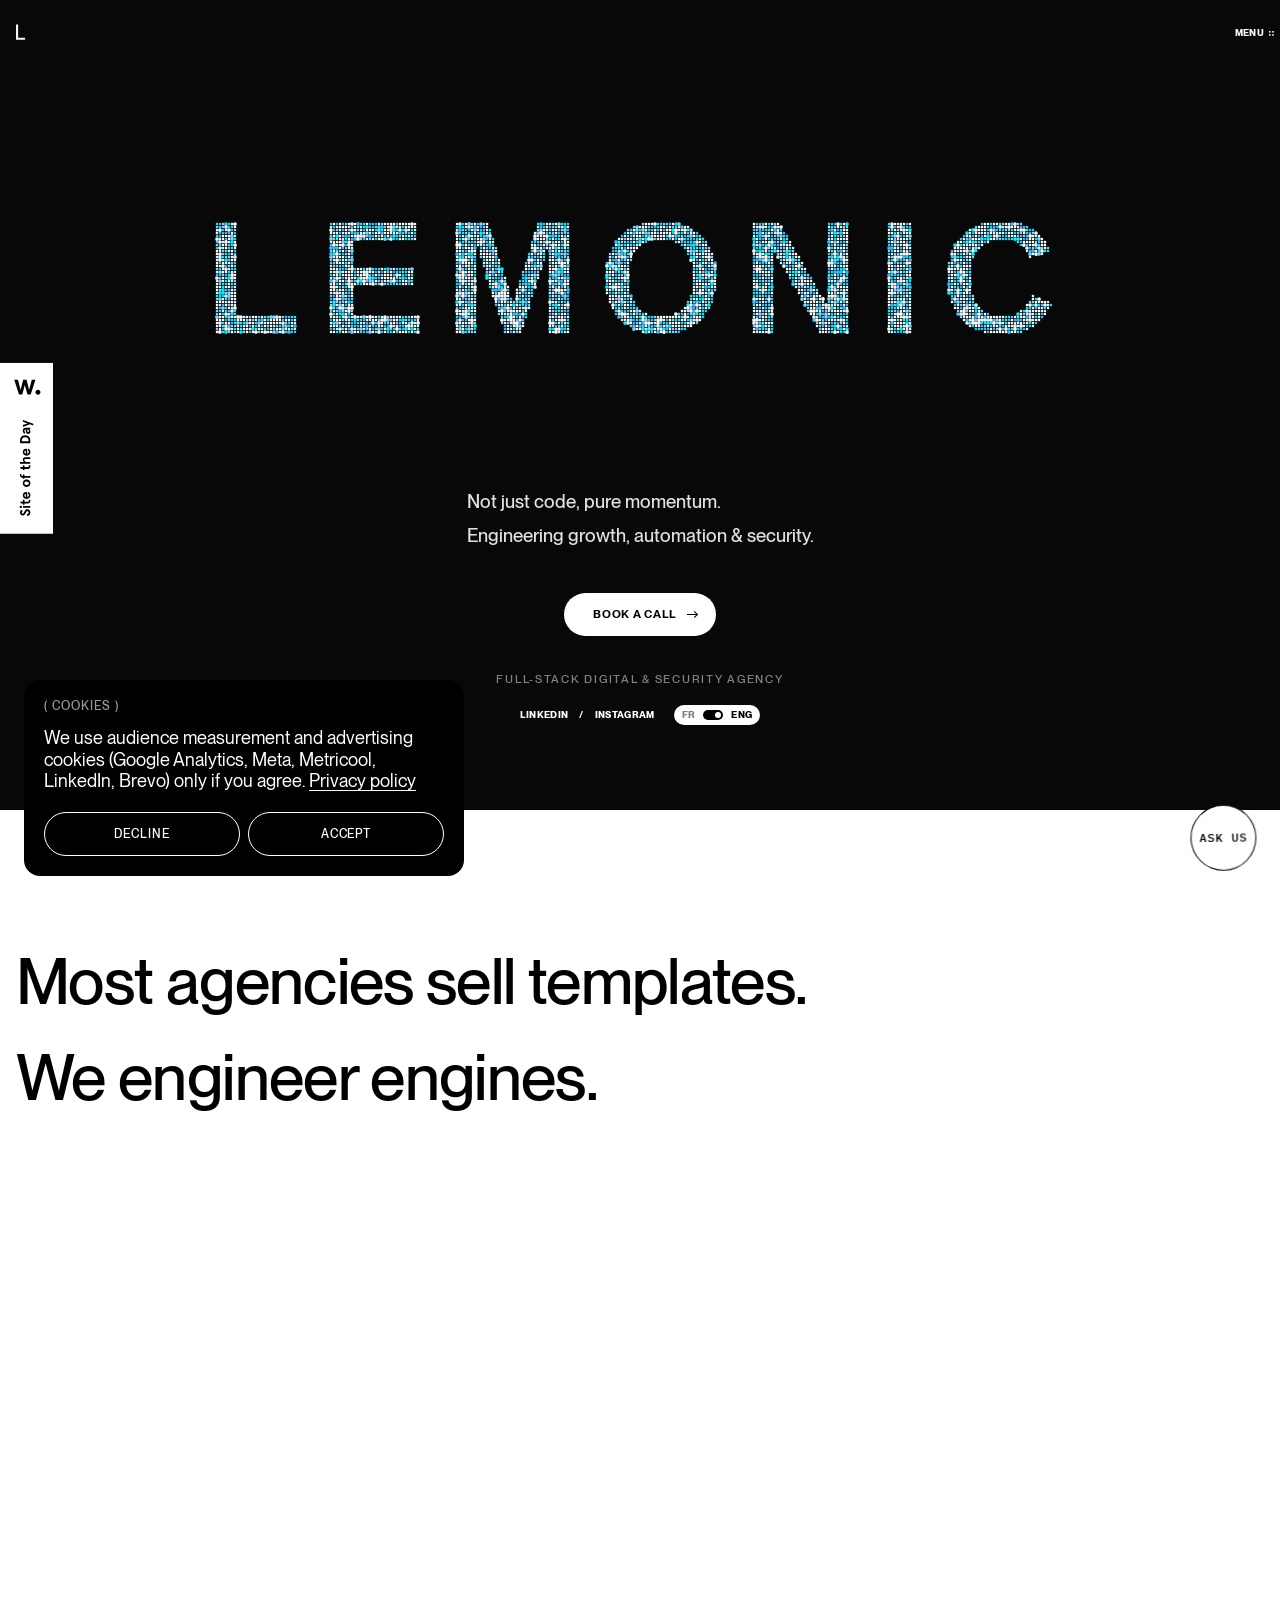
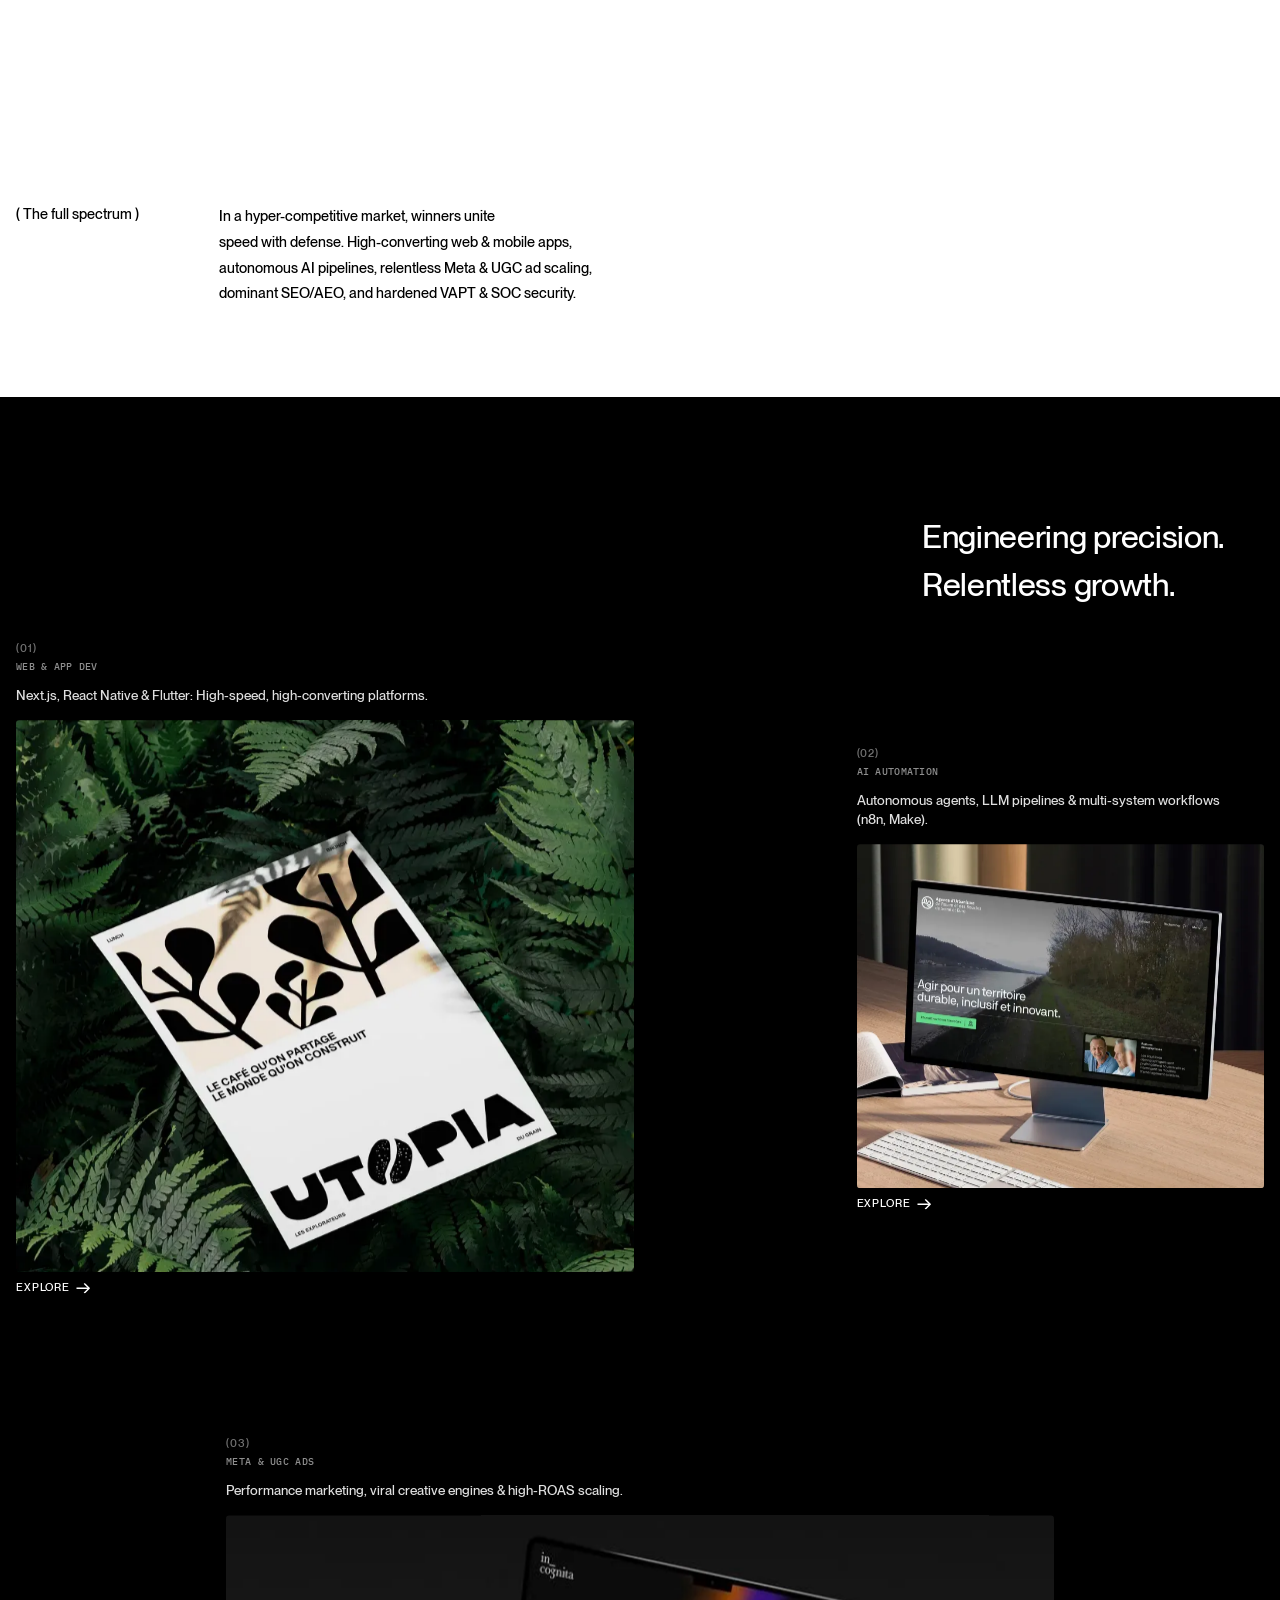
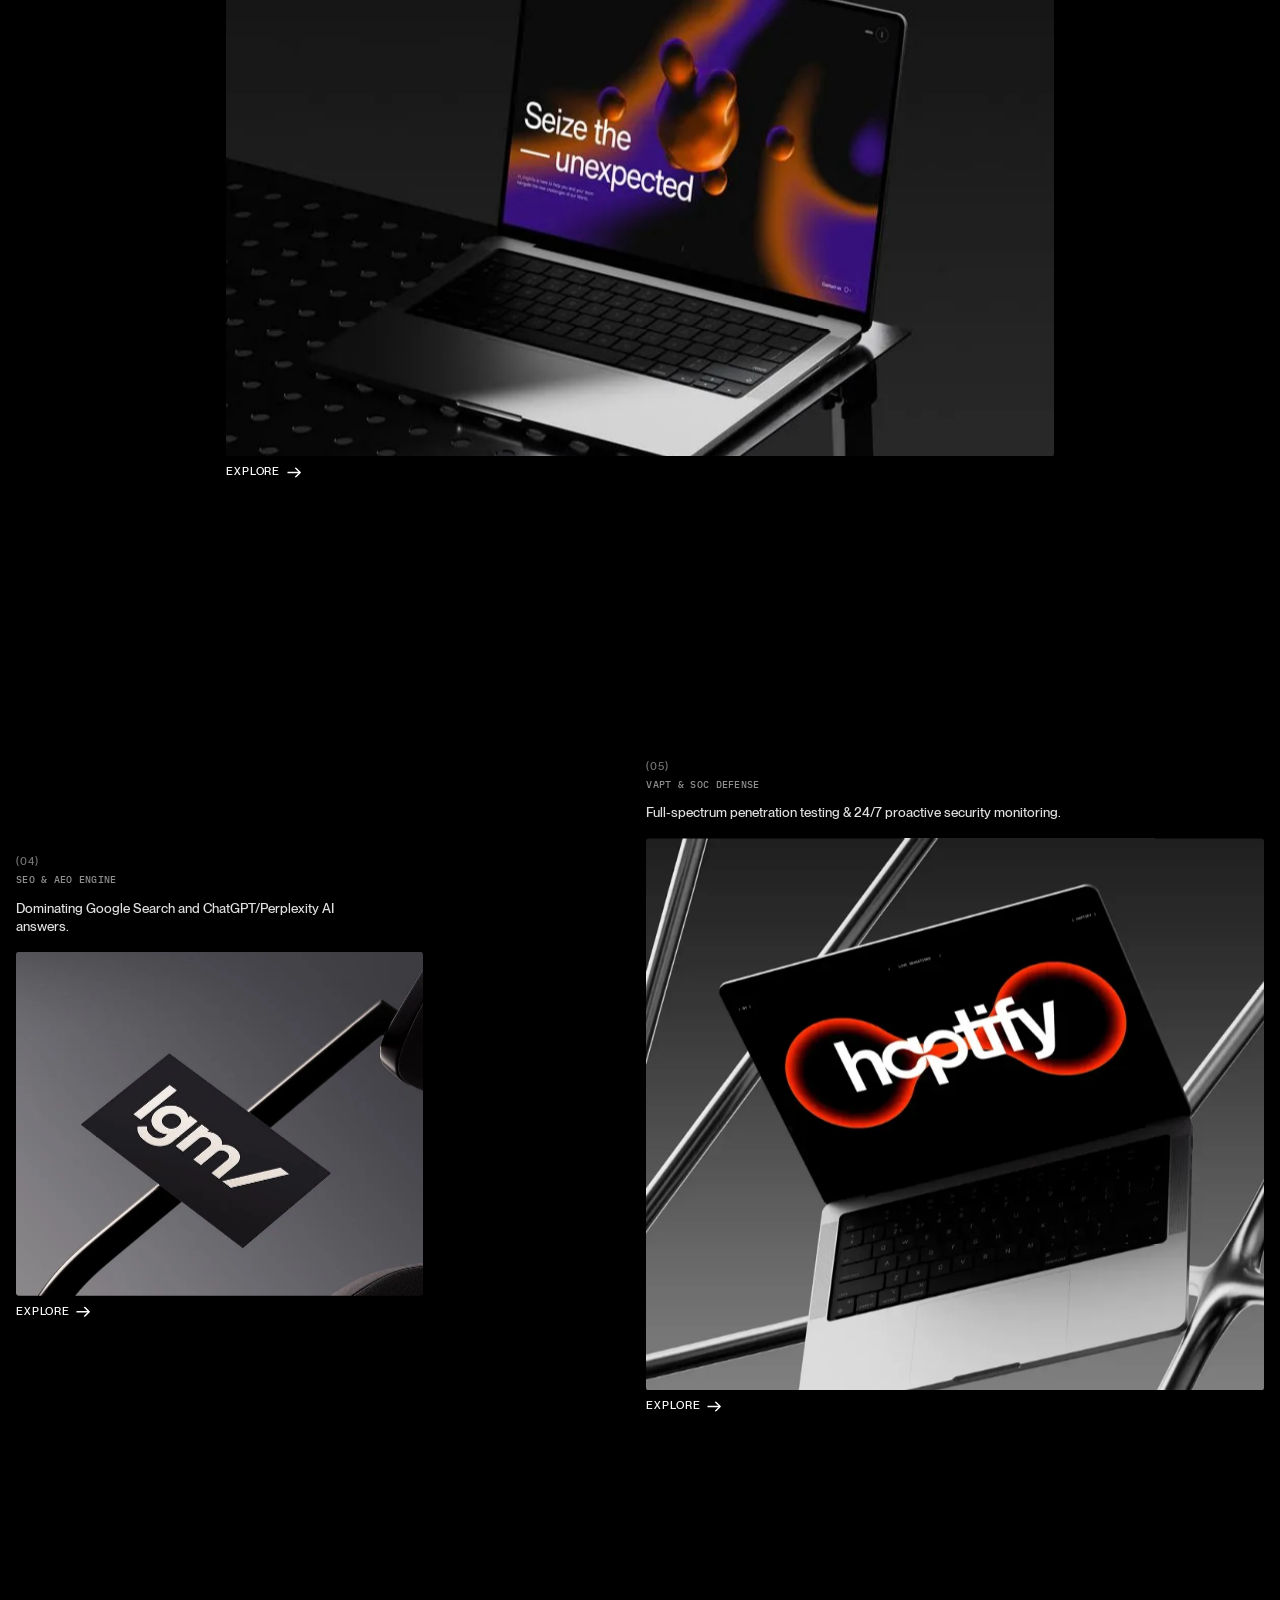
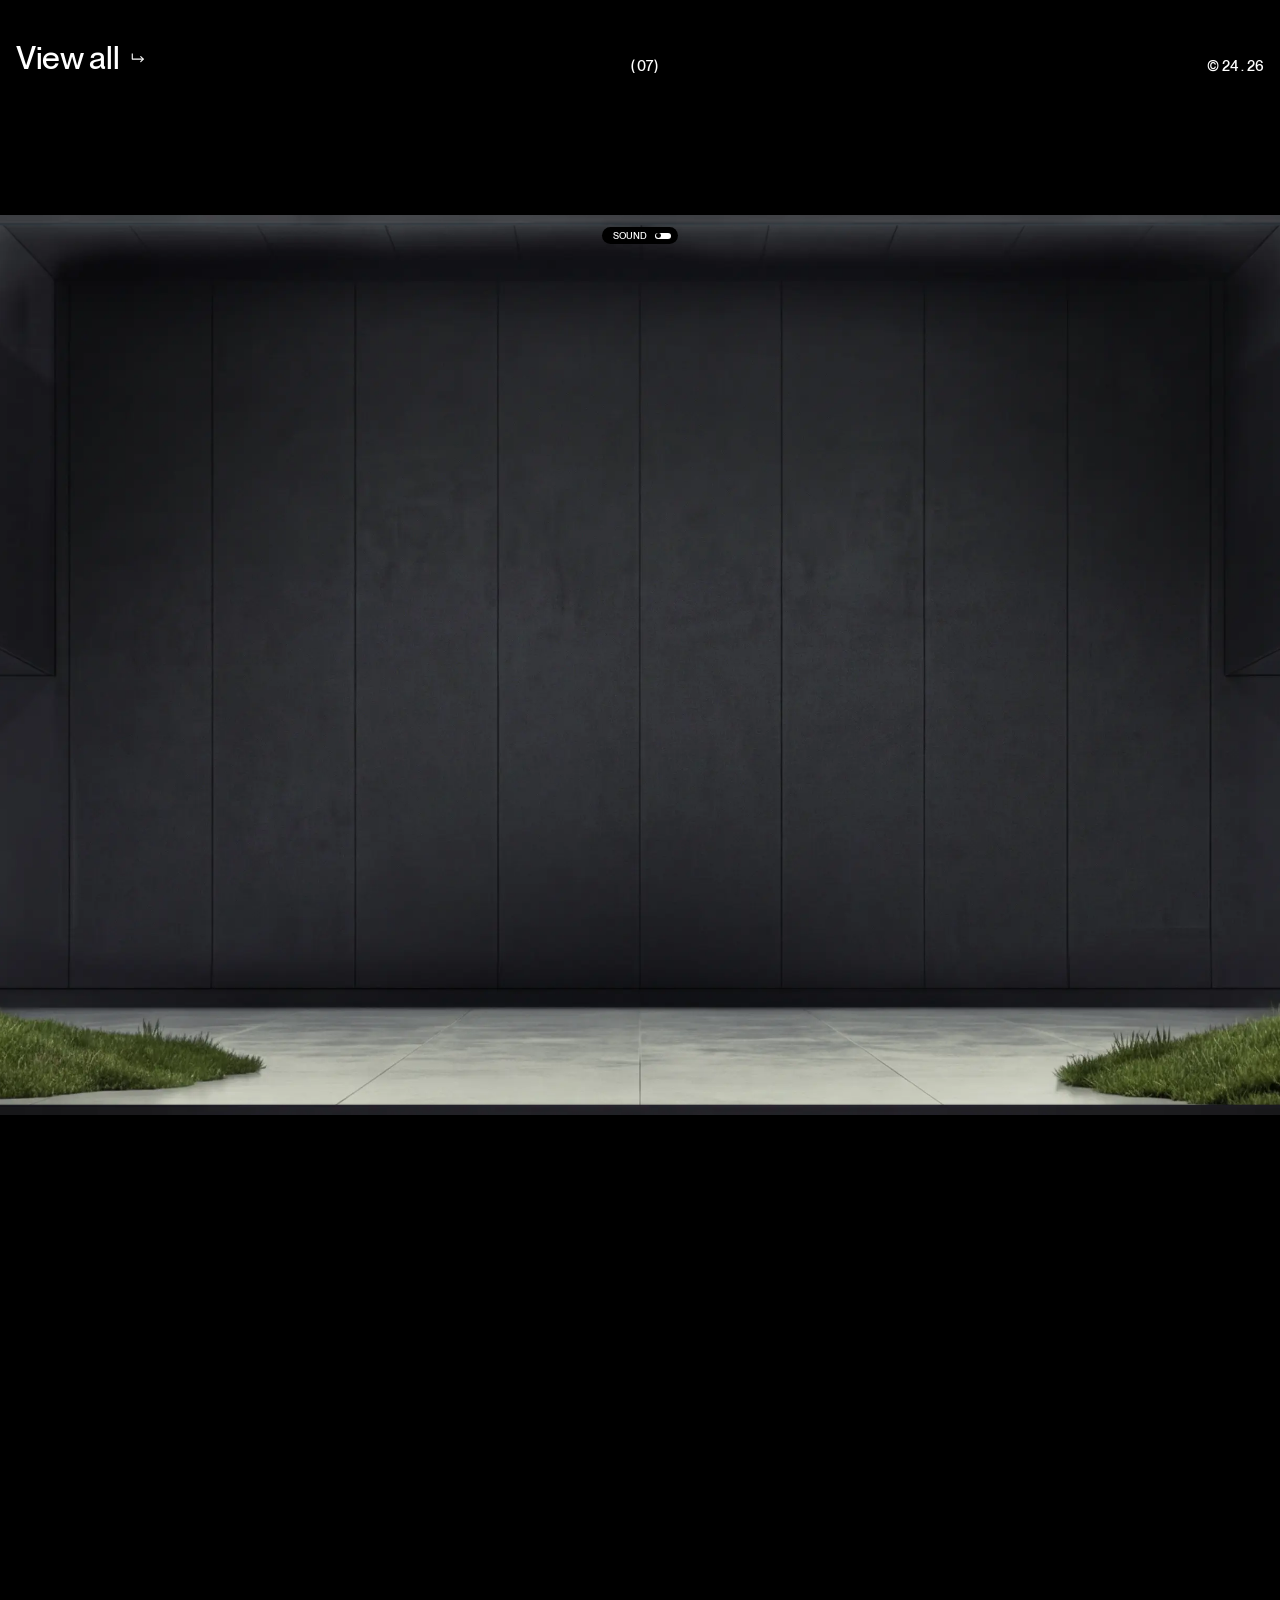
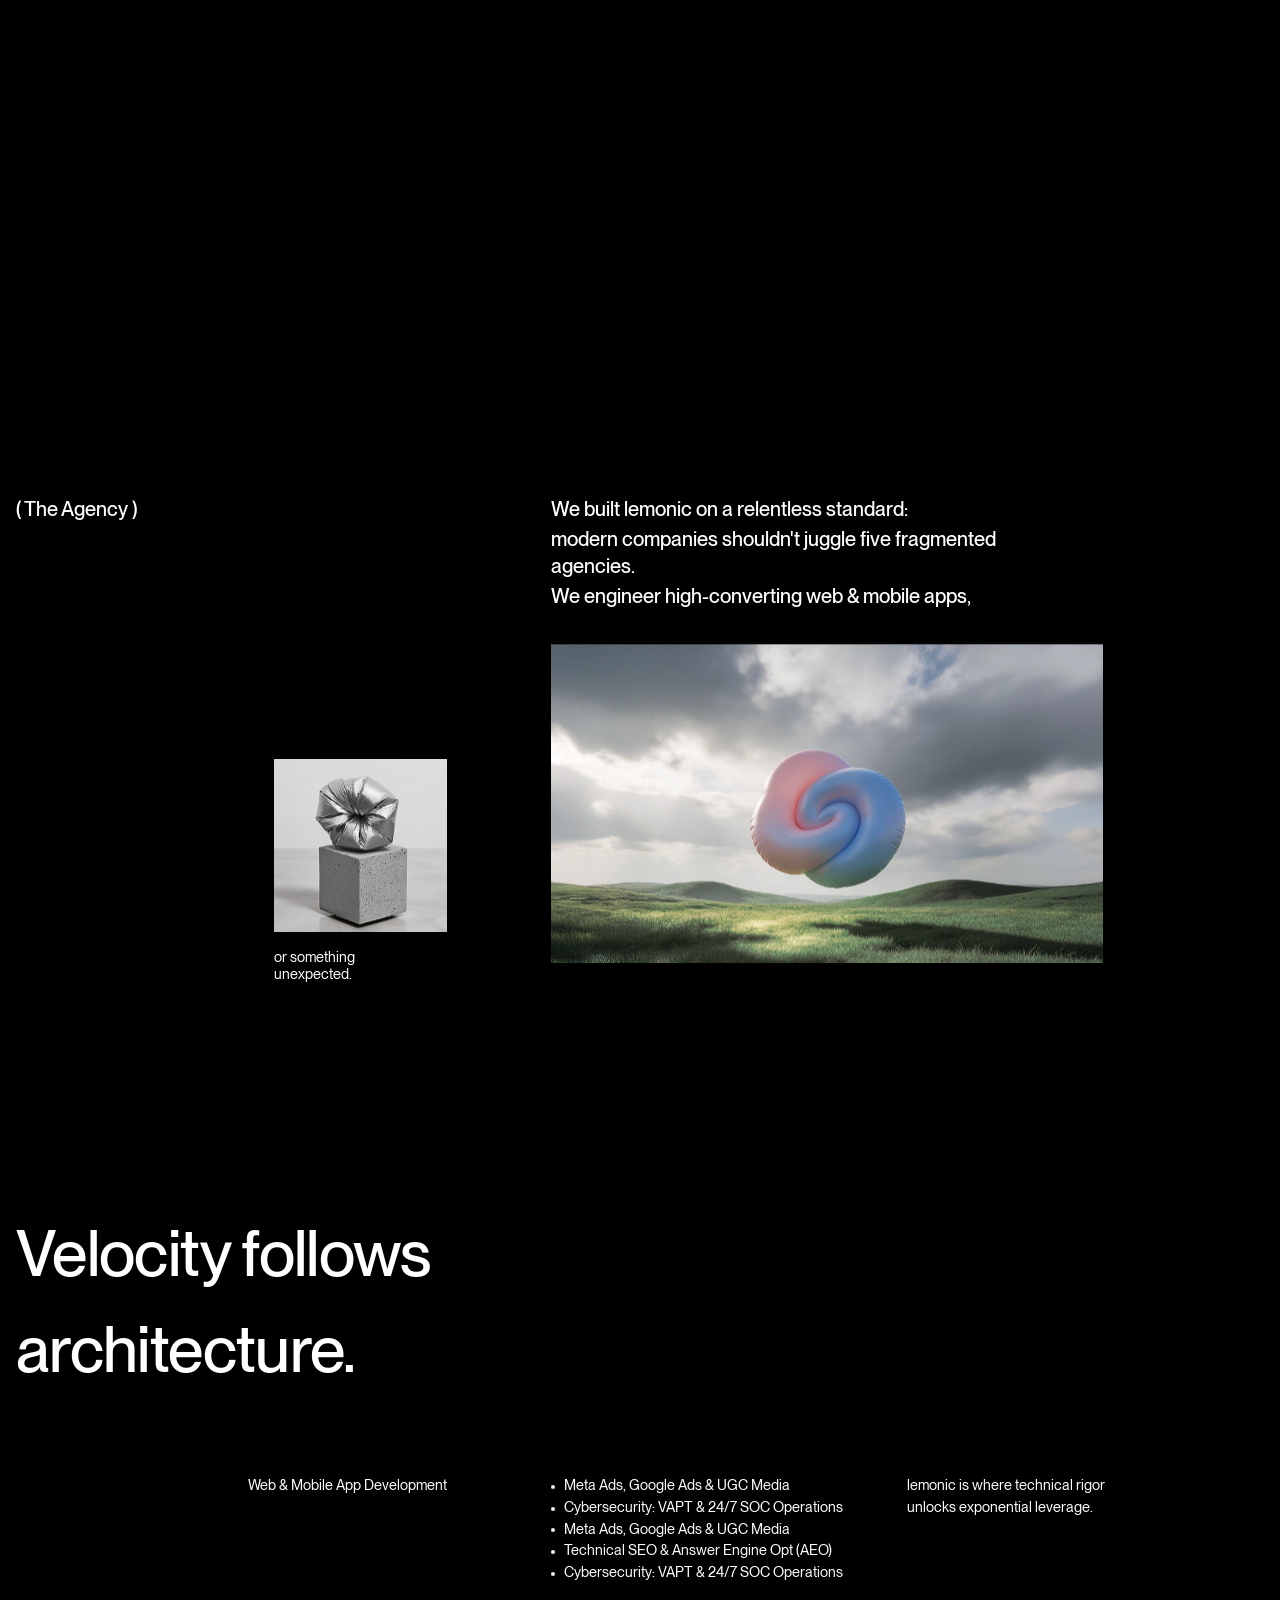
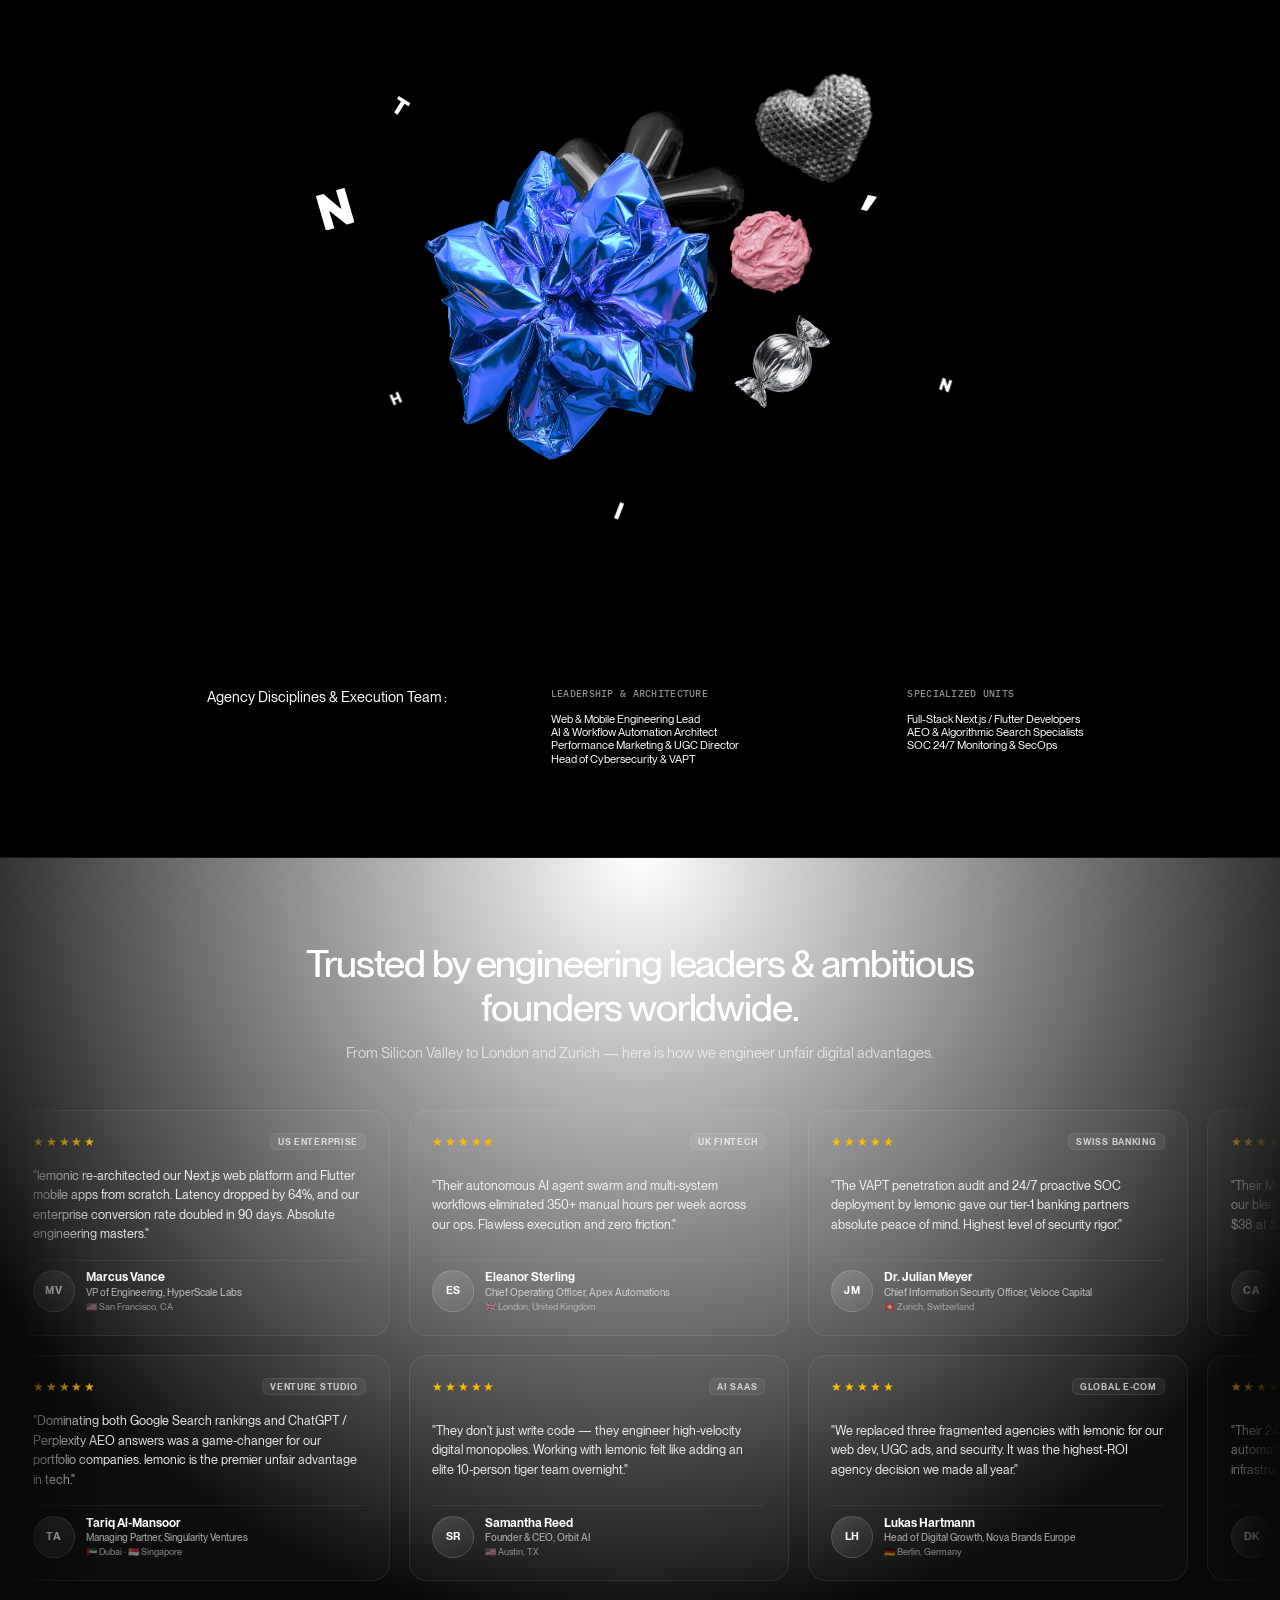
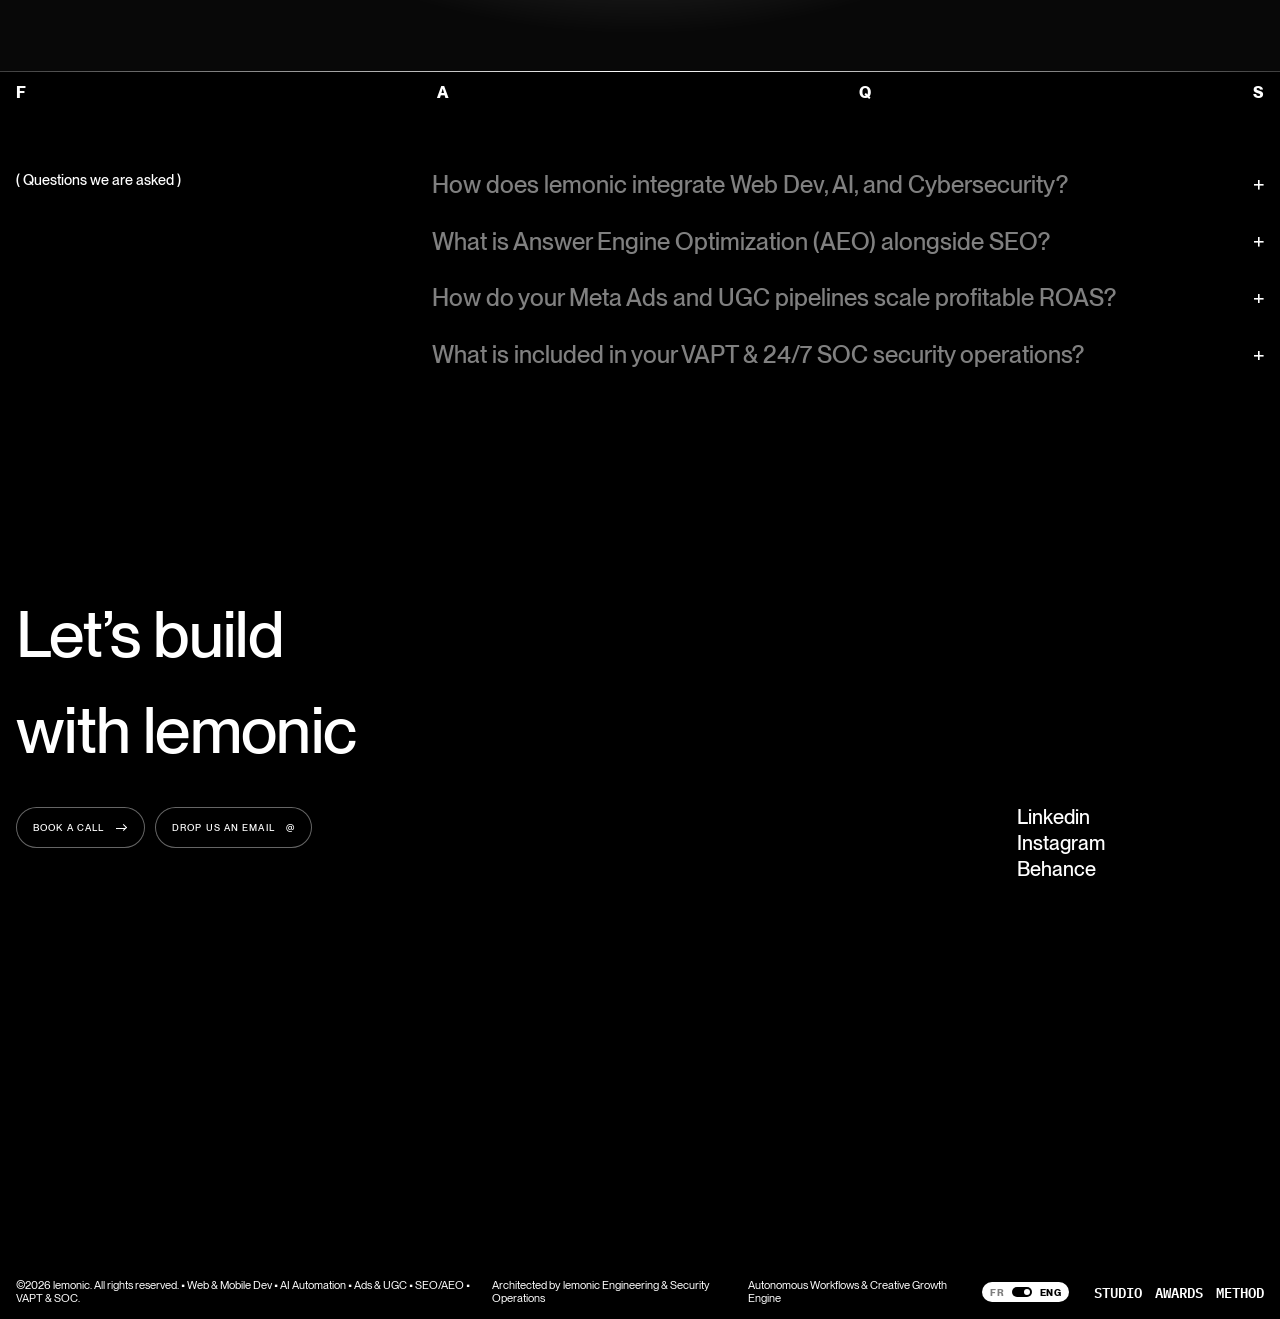
==== commit 94186306: "feat(hero): refine LEMONIC particle text to be larger, thinner geometric font with electric cyan & d" ====
--- a/index.html
+++ b/index.html
@@ -165,8 +165,8 @@
 #lemonic-particle-hero {
   position: relative !important;
   width: 100% !important;
-  max-width: 1100px !important;
-  height: 250px !important;
+  max-width: 1250px !important;
+  height: 280px !important;
   margin: 0 auto !important;
   display: flex !important;
   align-items: center !important;
@@ -184,7 +184,7 @@
 
 @media (max-width: 991px) {
   #lemonic-particle-hero {
-    height: 135px !important;
+    height: 140px !important;
     max-width: 100% !important;
   }
 }
@@ -2007,8 +2007,8 @@
   const ctx = canvas.getContext('2d', { willReadFrequently: true });
   if (!ctx) return;
 
-  // Website theme colors: pure white, platinum, electric cyber lemon & neon lime accents
-  const colors = ['#ffffff', '#f4f4f5', '#e2f952', '#d4ff00', '#bef264', '#e2e8f0'];
+  // Modern luxury palette: crisp Diamond White & luminous Electric Cyan / Azure
+  const colors = ['#ffffff', '#ffffff', '#00f0ff', '#38bdf8', '#e0f2fe', '#7dd3fc'];
   let particles = [];
   let animId = null;
   let isVisible = true;
@@ -2024,15 +2024,15 @@
       this.originX = originX;
       this.originY = originY;
       const angle = Math.random() * Math.PI * 2;
-      const dist = 30 + Math.random() * 70;
+      const dist = 25 + Math.random() * 55;
       this.x = originX + Math.cos(angle) * dist;
       this.y = originY + Math.sin(angle) * dist;
       this.vx = (Math.random() - 0.5) * 2;
       this.vy = (Math.random() - 0.5) * 2;
       this.color = color;
-      this.size = Math.random() > 0.85 ? 2.2 : 1.6;
-      this.ease = 0.068 + Math.random() * 0.035;
-      this.friction = 0.83;
+      this.size = Math.random() > 0.82 ? 1.85 : 1.3;
+      this.ease = 0.072 + Math.random() * 0.035;
+      this.friction = 0.84;
     }
 
     update() {
@@ -2043,7 +2043,7 @@
       if (dist < mouse.radius) {
         const force = (mouse.radius - dist) / mouse.radius;
         const angle = Math.atan2(dy, dx);
-        const push = force * 30;
+        const push = force * 28;
         this.vx -= Math.cos(angle) * push;
         this.vy -= Math.sin(angle) * push;
       }
@@ -2081,13 +2081,14 @@
     off.width = w;
     off.height = h;
 
-    const fontSize = Math.min(w * 0.165, 145);
+    // Sleeker, thinner, more spacious modern geometric typography
+    const fontSize = Math.min(w * 0.165, 160);
     offCtx.fillStyle = '#ffffff';
-    offCtx.font = '900 ' + fontSize + 'px "Space Grotesk", "Impact", "Arial Black", sans-serif';
+    offCtx.font = '600 ' + fontSize + 'px "Space Grotesk", "Inter", -apple-system, BlinkMacSystemFont, sans-serif';
     offCtx.textAlign = 'center';
     offCtx.textBaseline = 'middle';
     if ('letterSpacing' in offCtx) {
-      offCtx.letterSpacing = '0.06em';
+      offCtx.letterSpacing = '0.12em';
     }
     offCtx.fillText('LEMONIC', w / 2, h / 2);
 
@@ -2095,12 +2096,12 @@
     const data = imgData.data;
     particles = [];
 
-    const step = w < 600 ? 4 : 3;
+    const step = w < 600 ? 3.5 : 3;
 
     for (let y = 0; y < h; y += step) {
       for (let x = 0; x < w; x += step) {
-        const index = (y * w + x) * 4;
-        if (data[index + 3] > 120) {
+        const index = Math.floor(y * w + x) * 4;
+        if (data[index + 3] > 110) {
           const color = colors[Math.floor(Math.random() * colors.length)];
           particles.push(new Particle(x, y, color));
         }
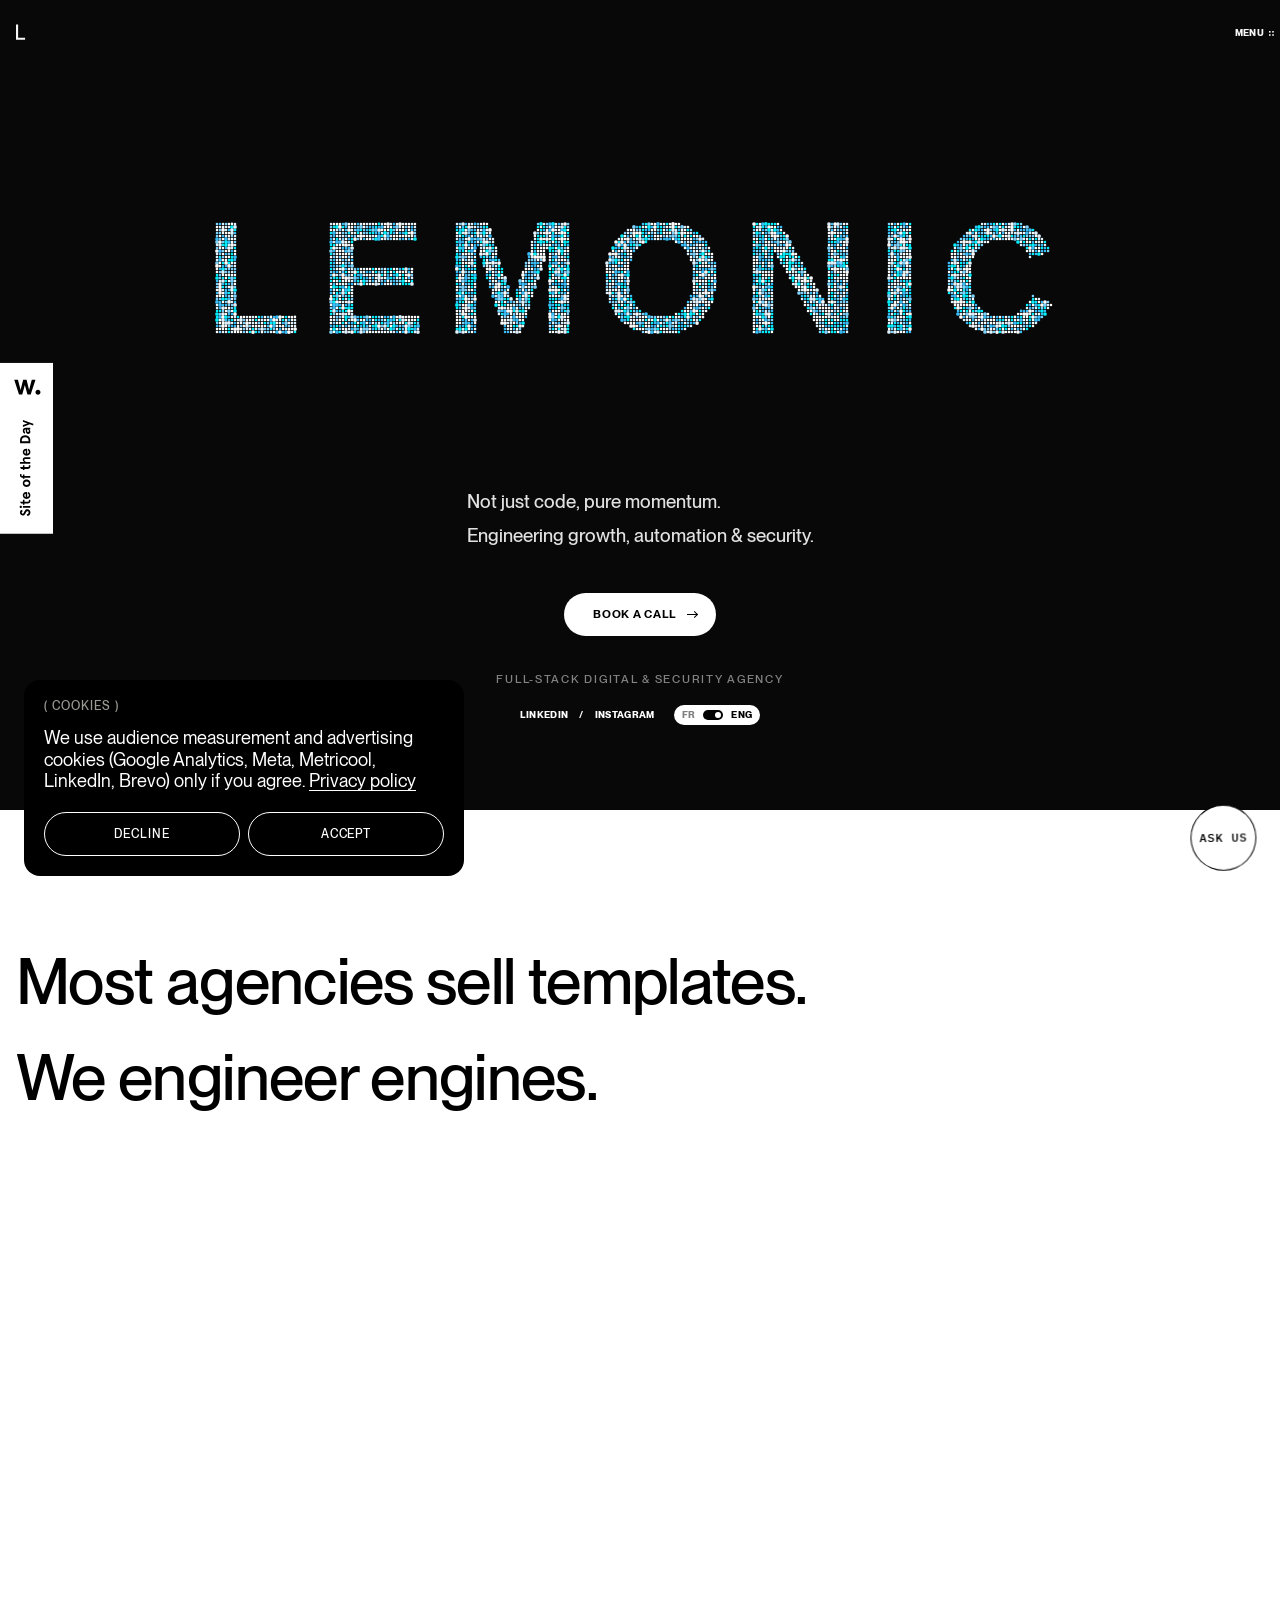
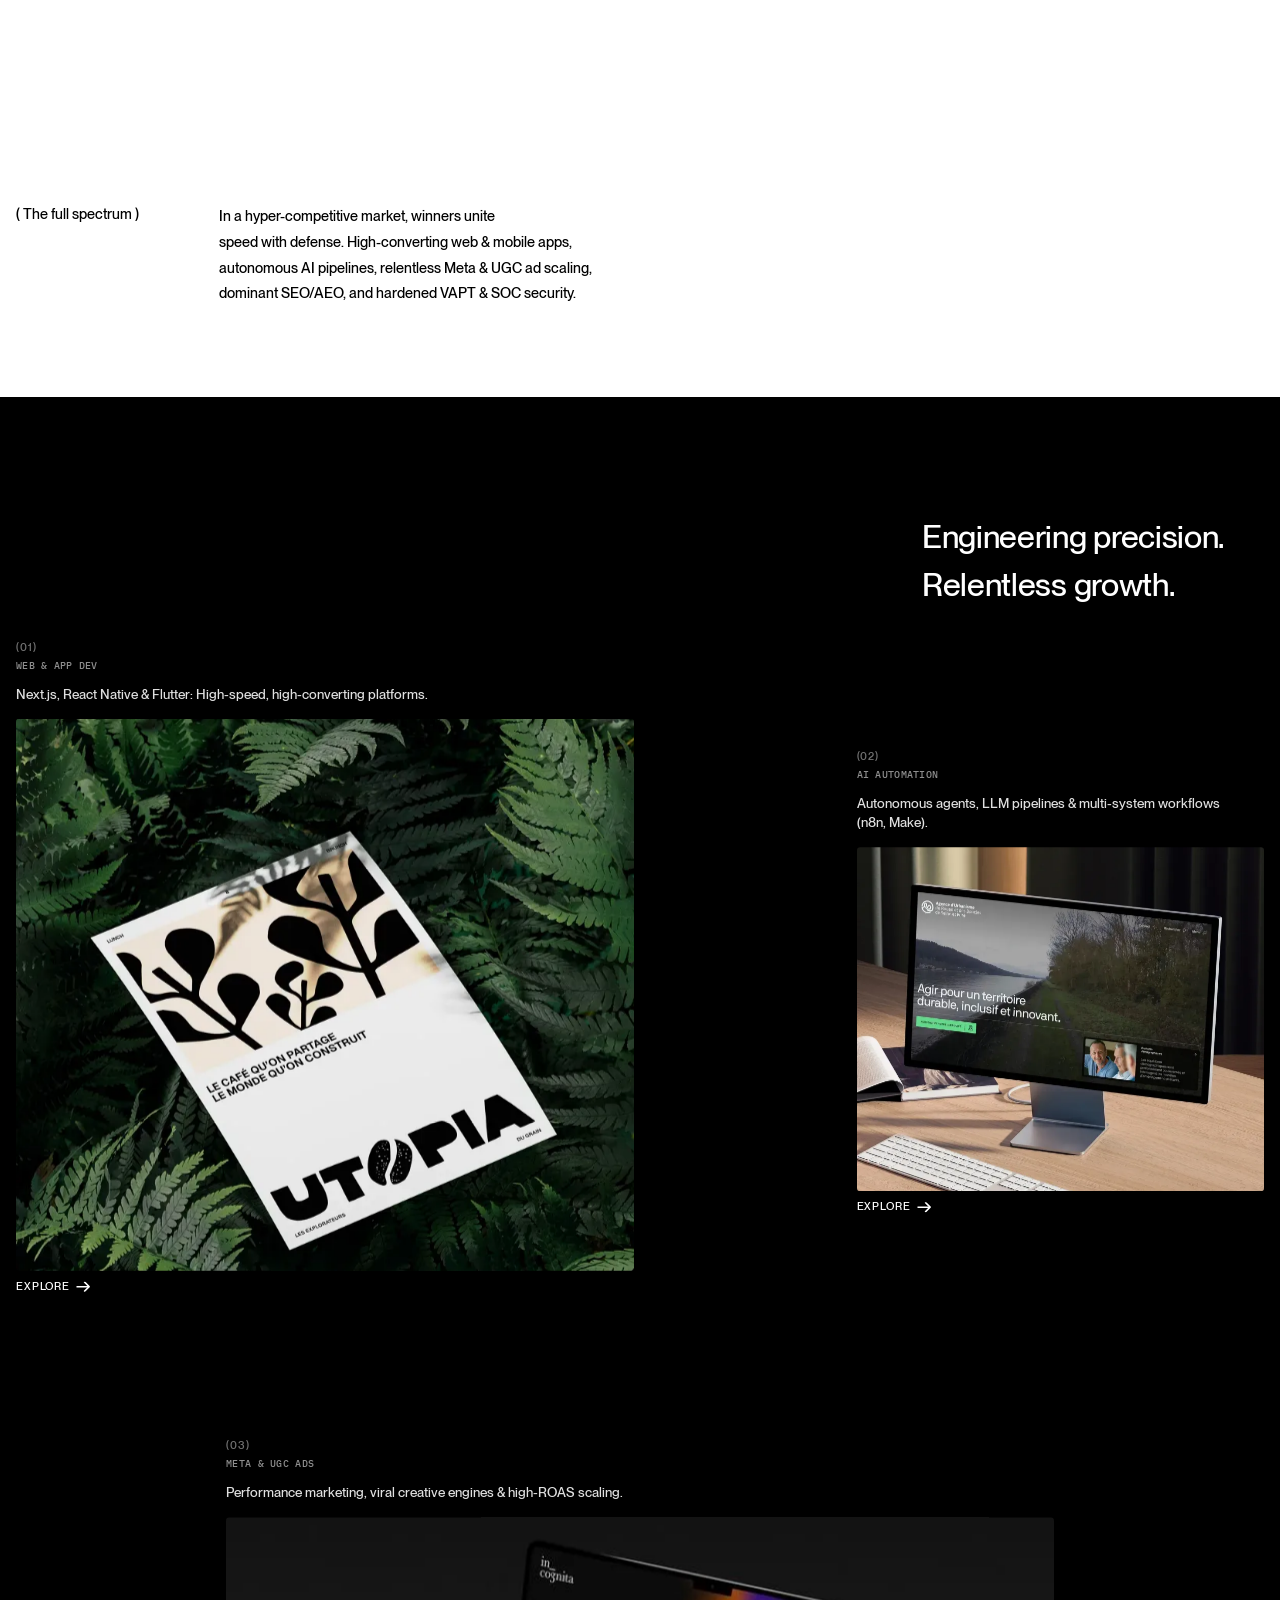
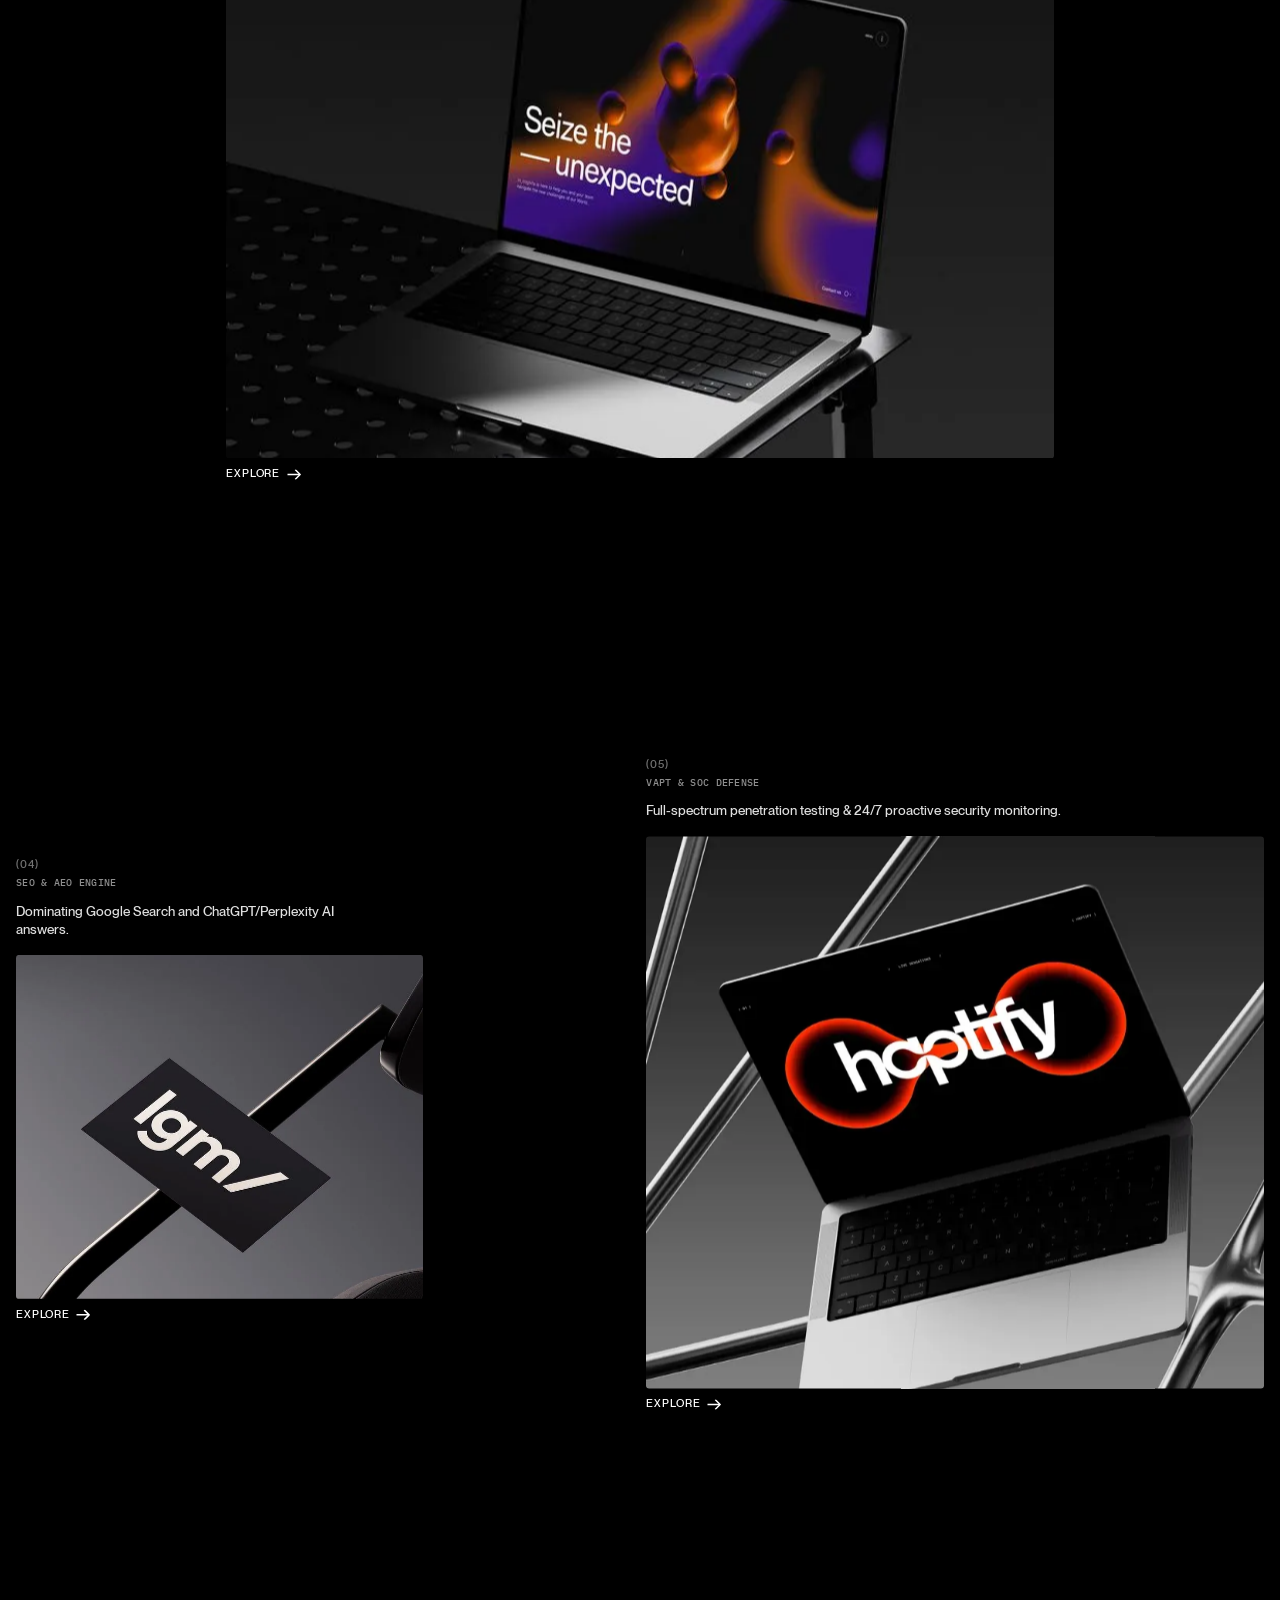
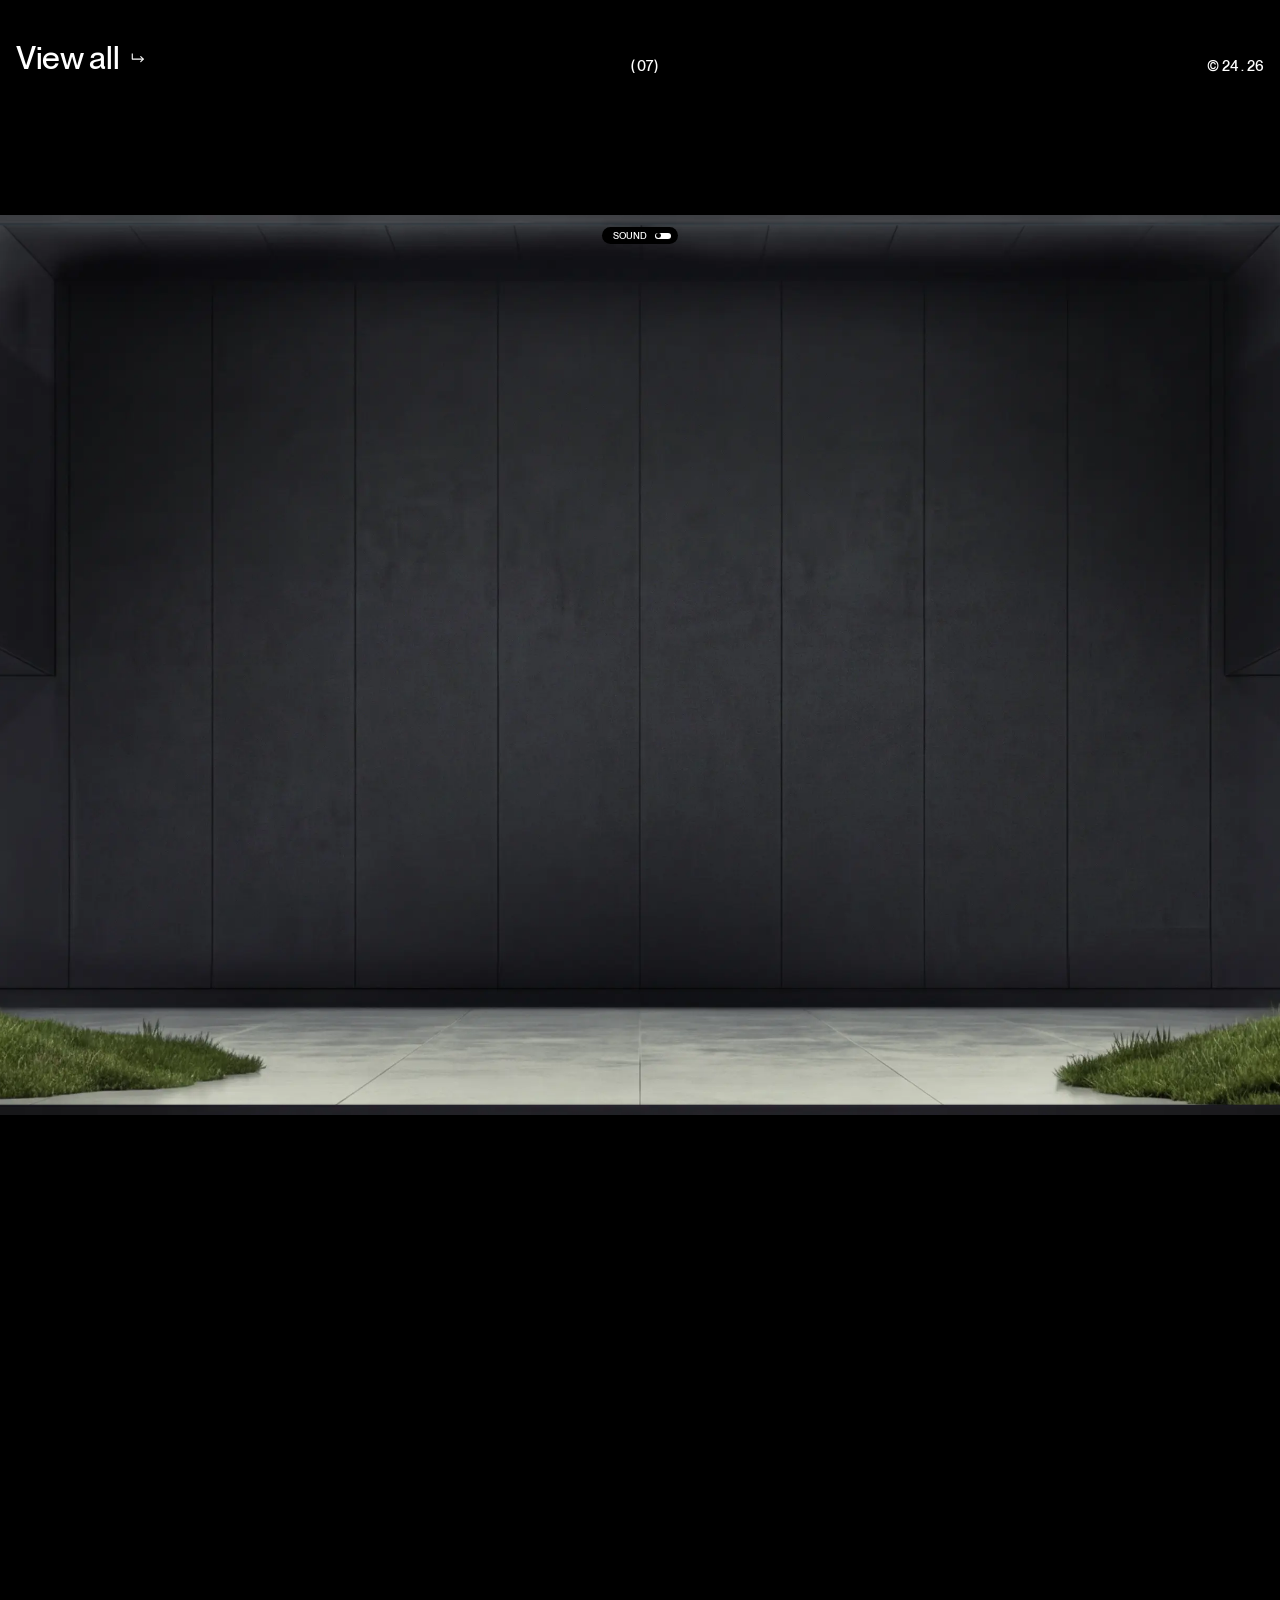
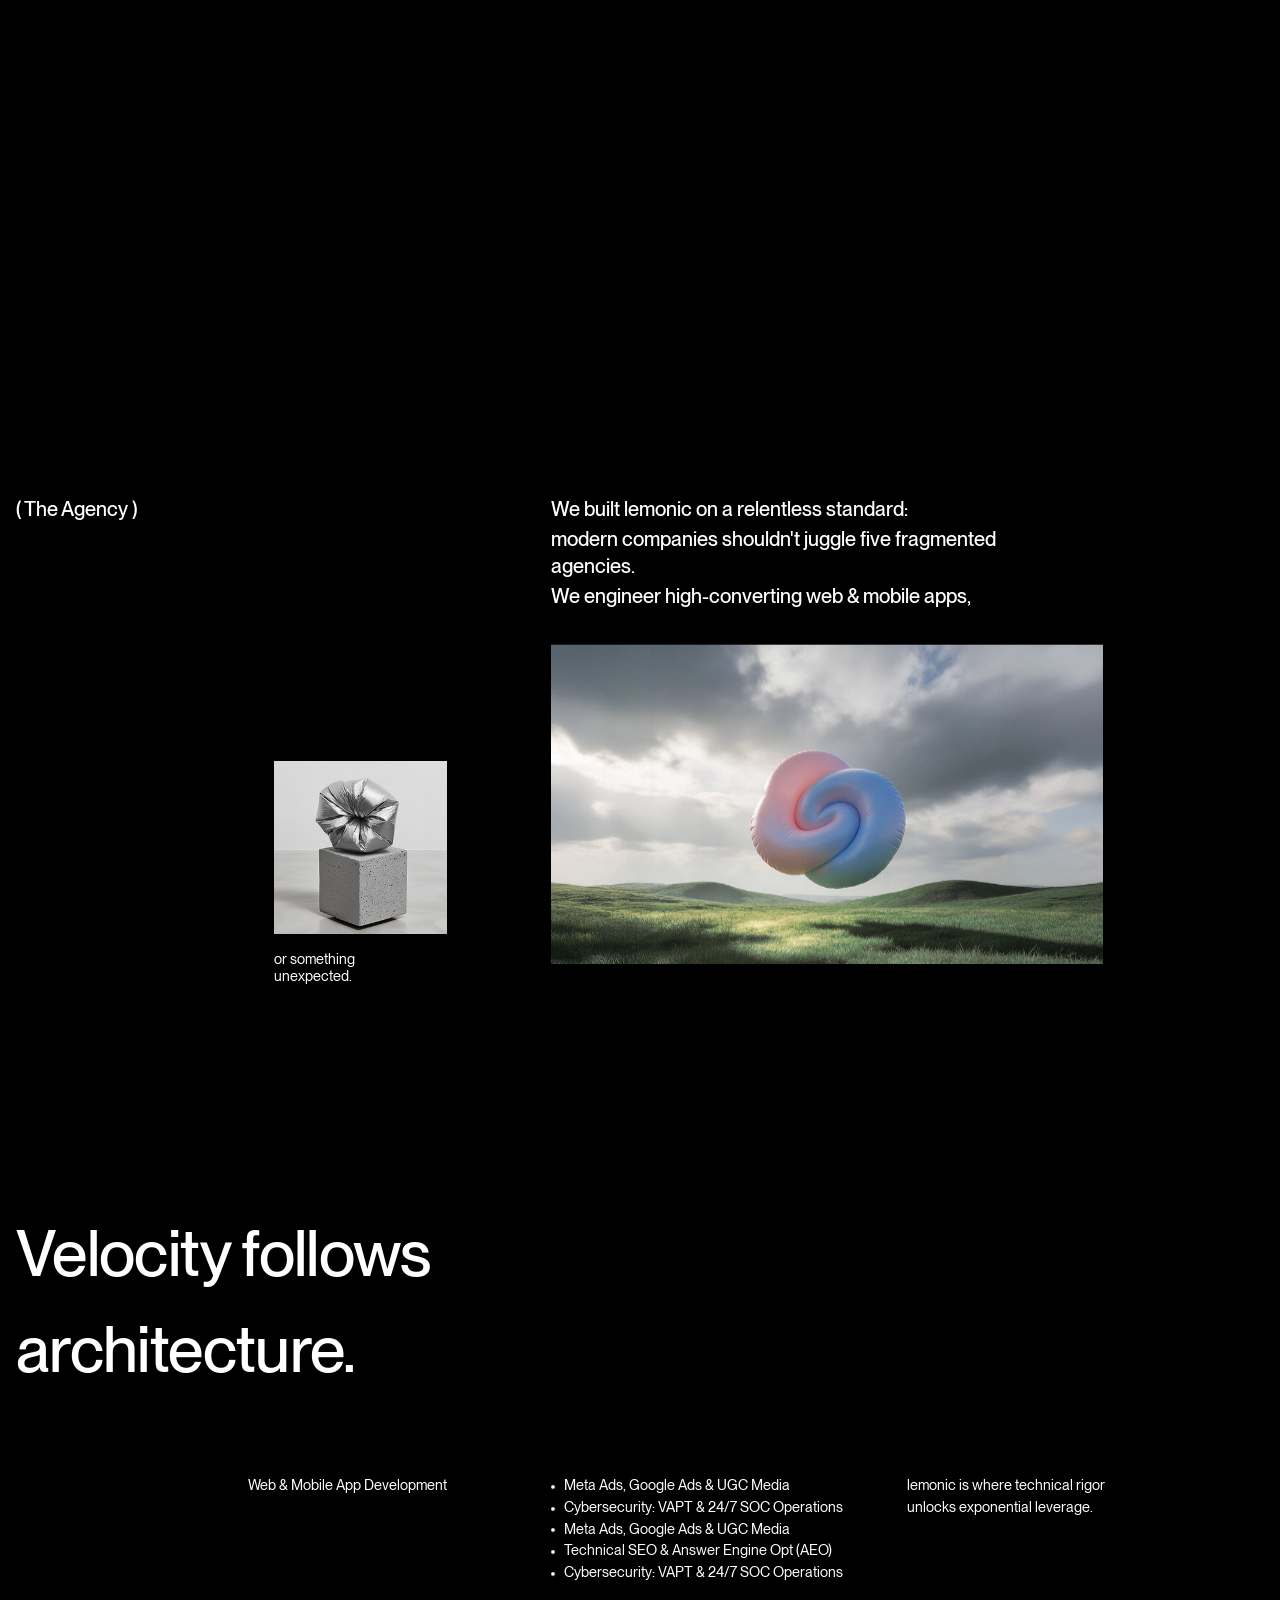
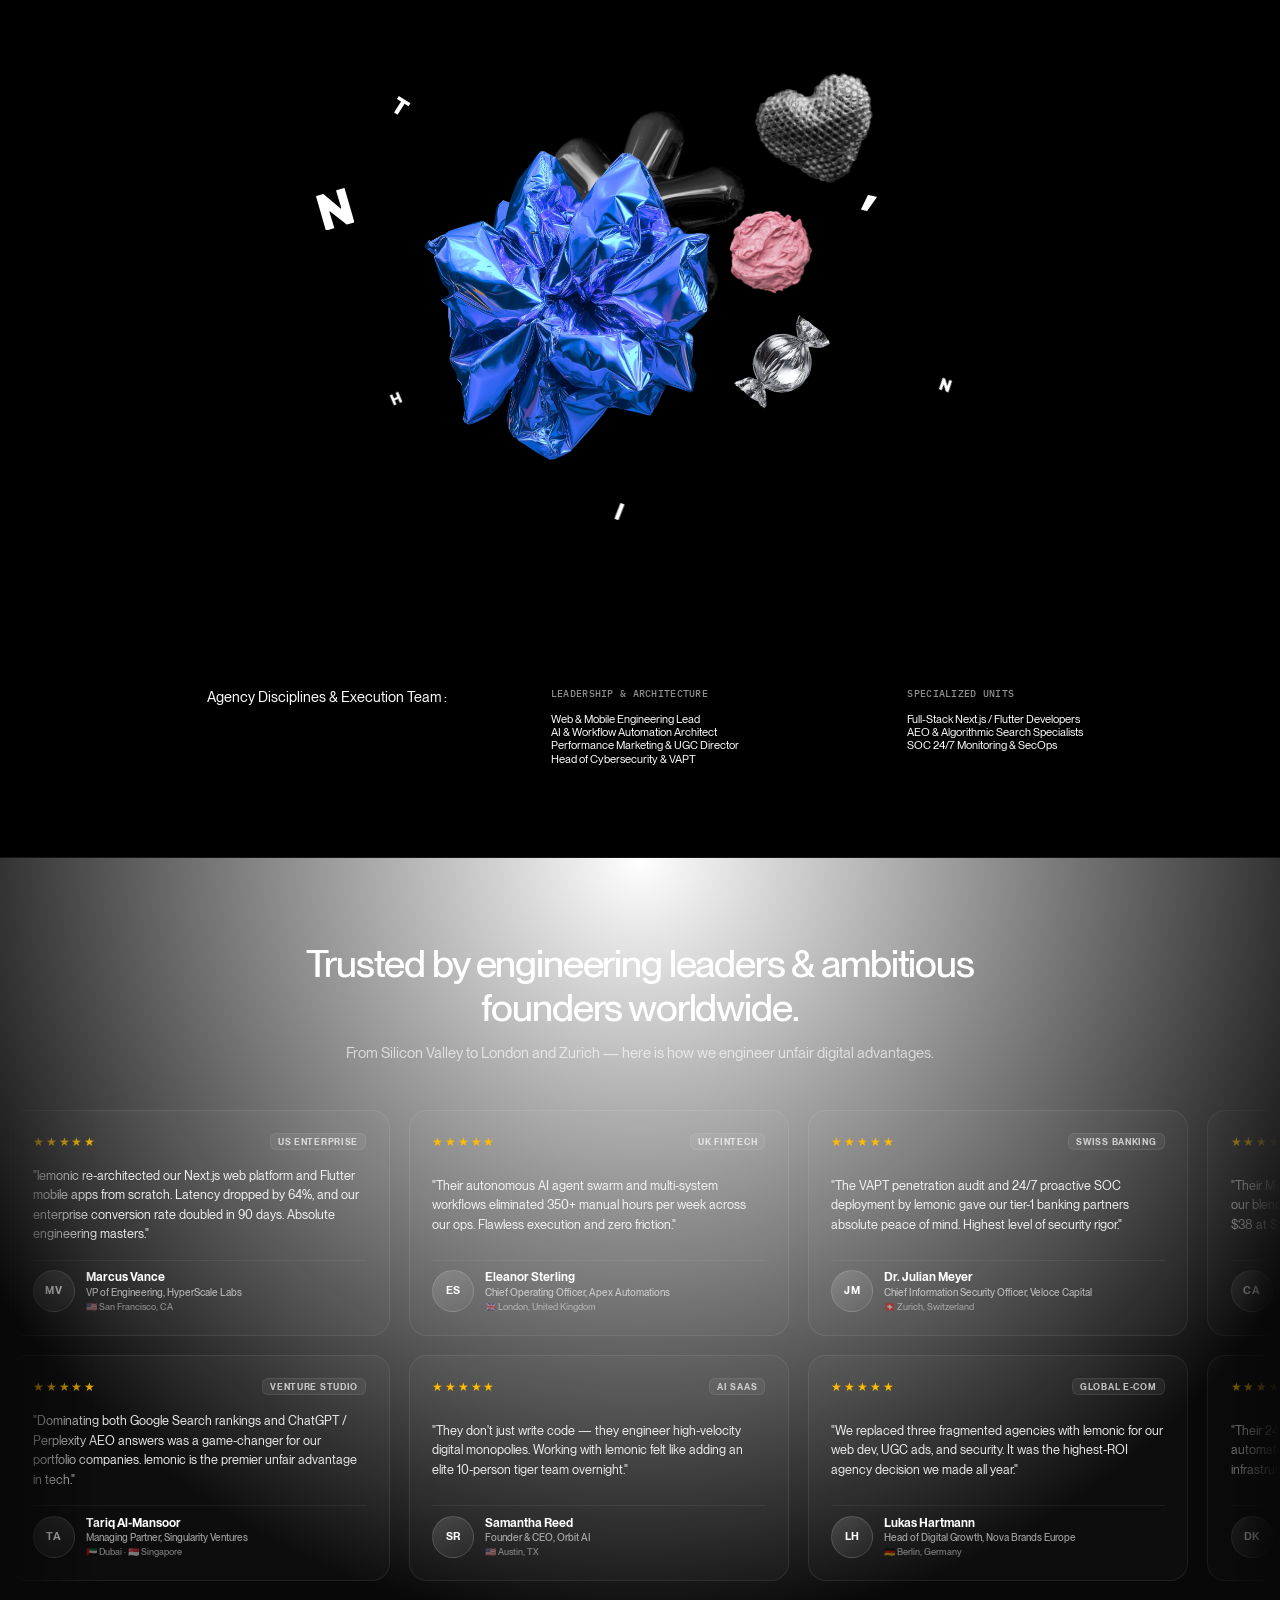
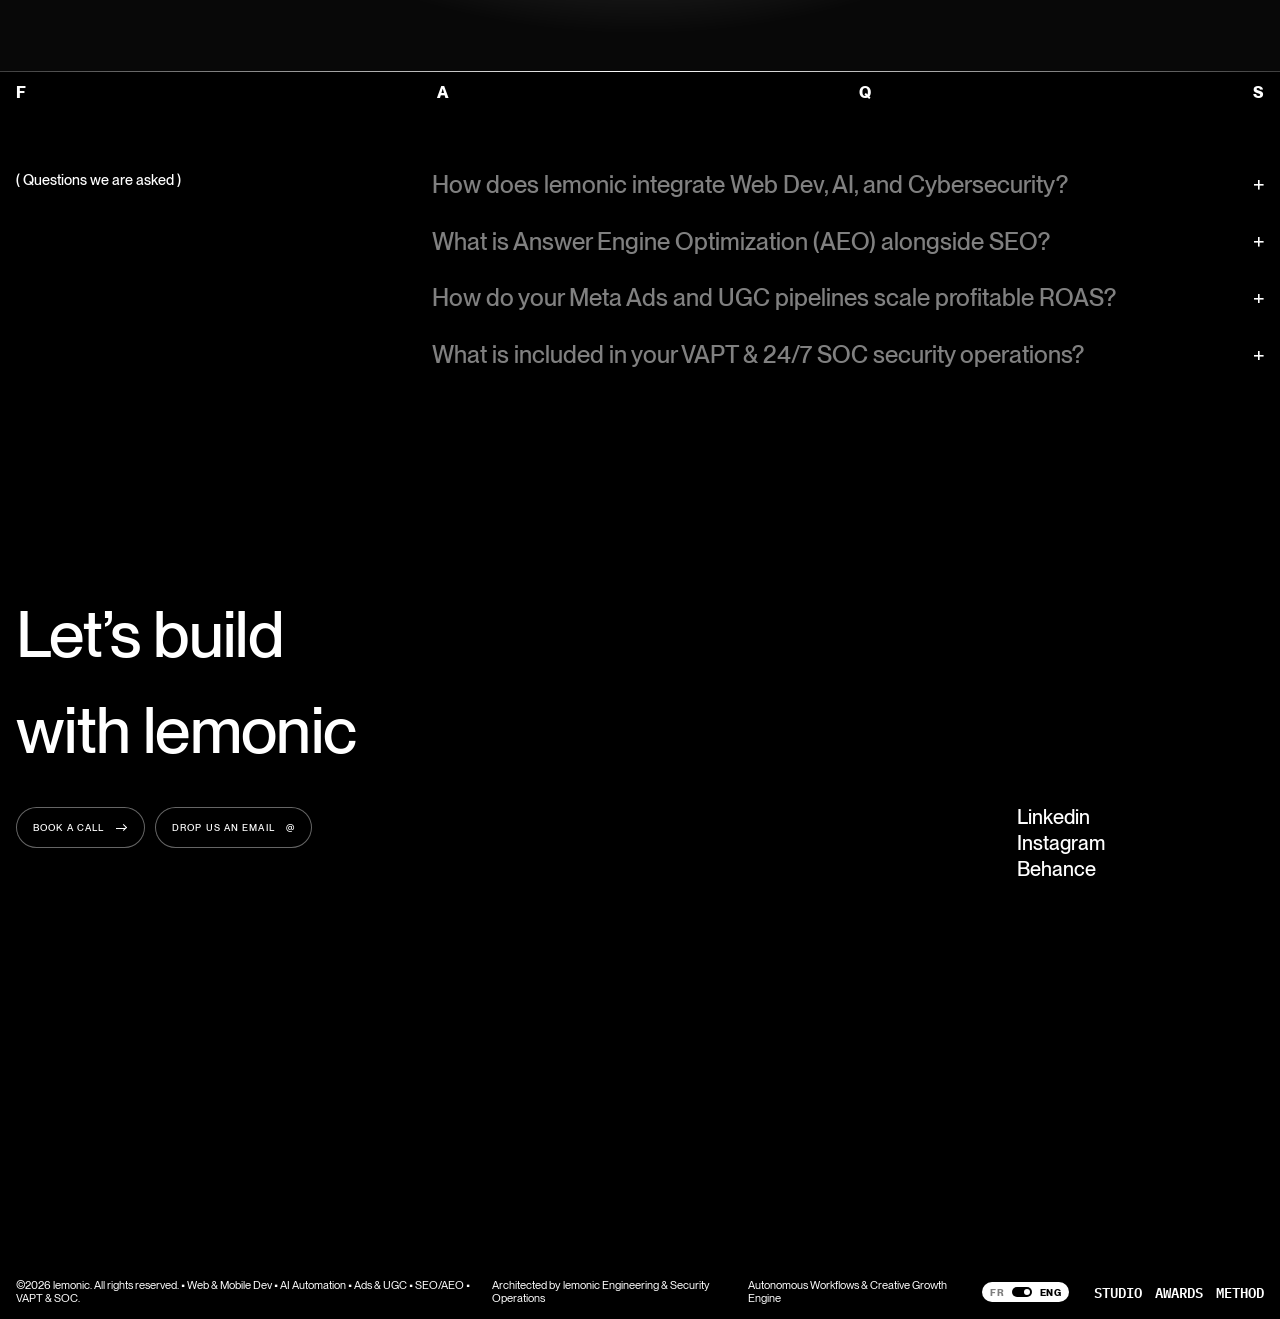
==== commit d5e70943: "fix(mobile): resolve Android touch scrolling issue with native momentum fling and touch-action pan-y" ====
--- a/index.html
+++ b/index.html
@@ -110,7 +110,7 @@
   } catch (e) {}
 })();
 </script><style>.loader{display:none!important}</style>
-<style>*{-webkit-font-smoothing:antialiased;-moz-osx-font-smoothing:grayscale;-o-font-smoothing:antialiased}.loader{display:block}</style><style>html,body{overscroll-behavior:none}</style><script data-sf-original-src="https://cdn.prod.website-files.com/6a0c501c42b9751b78a9d1a7%2F689e5ba67671442434f3ca35%2F6adfb3a1a7b90ee5ba671ade%2Fchatfr-1.0.1.js" src="scripts/112.js" type="text/javascript"></script><script data-sf-original-src="https://cdn.prod.website-files.com/6a0c501c42b9751b78a9d1a7%2F689e5ba67671442434f3ca35%2F6adfb63e61417b162801f7a9%2Ftogglelangues-1.1.0.js" src="scripts/113.js" type="text/javascript"></script><style id="nothin-toggle-langues">.lang-list{flex-direction:row-reverse;align-items:center;column-gap:8px}.lang-link.w--current{padding-left:0}.lang-link:not(.w--current){opacity:.5}.lang-link:not(.w--current):hover{opacity:1}.nl-tg{position:relative;flex:none;display:block;width:20px;height:10px;border-radius:10px;background:var(--black);border:0;padding:0;margin:0;cursor:pointer}.nl-tg::after{content:"";position:absolute;left:2px;top:2px;width:6px;height:6px;border-radius:50%;background:var(--white);transition:transform .25s ease}.nl-tg.is-en::after{transform:translateX(10px)}</style><script data-sf-original-src="https://nothinv1.netlify.app/main.js" src="scripts/114.js" type="module"></script><script async="" data-sf-original-src="https://tools.noth.in/webmcp/nothin-webmcp.js" src="scripts/115.js"></script><style id="mytempCss" type="text/css">._8mqQwQ{display:none}._1TWLMK.icF5zO{opacity:0.01}</style><style>*{margin:0;padding:0;box-sizing:border-box}html{height:auto;scroll-behavior:auto}a{color:inherit;text-decoration:none;transition:opacity .3s ease}img{max-width:100%;height:auto;display:block}[line],[letter],[opacity]{opacity:0}[scale]{transform:scale(0);transform-origin:50% 50%}.line-child,.letter-child{padding-bottom:.15em}.line-mask-child-mask,.letter-mask-child-mask{margin-bottom:-.15em}.section-w{position:relative;overflow:hidden}.section-w .video-hero-bg{position:absolute;top:50%;left:0;transform:translateY(-50%);width:100%;height:auto;z-index:0}.section-w .mask-reveal-canvas{position:absolute;inset:0;z-index:1;pointer-events:none}.section-w .section.hero-home{background-color:#fff;position:relative;z-index:0}.footer-svg-w,.footer-nothin-svg{overflow:visible}.footer-nothin-svg path{will-change:transform}@media (max-width:768px){.work-list-img{grid-template-columns:1fr!important}.work-item-img{grid-column:1/-1!important;height:auto!important}.work-item-img .work-img{height:auto!important}}</style><style data-nothin-chat="true">.nw{--nw-size:64px;--nw-w:380px;--nw-h:560px;--nw-right:24px;--nw-bottom:24px;--nw-dur:620ms;--nw-ease:cubic-bezier(.22,1,.36,1);--mw:30.08px;--mh:24px;--dx:0px;--dy:0px;--nw-sans:inherit;--nw-caps:inherit;--nw-mono:"IBM Plex Mono",ui-monospace,monospace;--nw-neutral:#e3e1de;--nw-grey:#8b8b84;--nw-hair:#d7d7d1;--nw-card:16px;--nw-pill:100px;position:fixed;z-index:2147483000;right:var(--nw-right);bottom:var(--nw-bottom);width:0;height:0;font-family:var(--nw-sans);font-weight:500;font-size:14px;line-height:1.1;color:#000;transition:bottom .5s var(--nw-ease);will-change:transform}.nw,.nw *{box-sizing:border-box}.nw button:focus-visible,.nw a:focus-visible{outline:2px solid currentColor;outline-offset:3px}.nw-shell{position:absolute;right:0;bottom:0;width:var(--nw-size);height:var(--nw-size);border-radius:calc(var(--nw-size)/2);background:#fff;overflow:hidden;box-shadow:0 0 0 1px #000,0 0 0 rgba(0,0,0,0);transition:width var(--nw-dur) var(--nw-ease),height var(--nw-dur) var(--nw-ease),border-radius var(--nw-dur) var(--nw-ease),box-shadow .5s}.nw[data-state=open] .nw-shell{width:var(--nw-w);height:var(--nw-h);border-radius:var(--nw-card);box-shadow:0 0 0 1px #000,0 18px 40px rgba(0,0,0,.12)}.nw-launch{position:absolute;inset:0;border:0;padding:0;margin:0;background:transparent!important;cursor:pointer;color:inherit;border-radius:inherit;-webkit-tap-highlight-color:transparent;-webkit-appearance:none;appearance:none;outline:none}.nw:not([data-state=idle]) .nw-launch{pointer-events:none}.nw-face{position:absolute;inset:0;display:grid;place-items:center;opacity:0;transition:opacity .22s ease;pointer-events:none}.nw[data-state=idle] .nw-face{opacity:1}.nw-ask{grid-area:1/1;font-family:var(--nw-mono);font-weight:500;font-size:12px;line-height:1;letter-spacing:.08em;text-transform:uppercase;color:#000;transition:opacity .32s ease,transform .5s var(--nw-ease)}.nw-gum{grid-area:1/1;width:76%;height:76%;object-fit:contain;opacity:0;transform:scale(.5) rotate(-16deg);user-select:none;transition:opacity .3s ease,transform .65s cubic-bezier(.34,1.56,.64,1)}.nw.is-hover .nw-ask{opacity:0;transform:scale(.7)}.nw.is-hover .nw-gum{opacity:1;transform:none}.nw-mark{position:absolute;width:var(--mw);height:var(--mh);display:block;pointer-events:none;user-select:none;z-index:3;right:calc(var(--nw-w) - 20px - var(--mw));bottom:calc(var(--nw-h) - 20px - var(--mh));opacity:0;transform:translate(var(--dx),var(--dy)) scale(.55);transition:transform .22s ease,opacity .2s ease}.nw[data-state=peek] .nw-mark,.nw[data-state=closing] .nw-mark{opacity:1;transform:translate(var(--dx),var(--dy)) scale(.9)}.nw[data-state=peek] .nw-mark{transition:transform .26s cubic-bezier(.34,1.56,.64,1),opacity .18s ease}.nw[data-state=closing] .nw-mark{transition:transform var(--nw-dur) var(--nw-ease),opacity 0s}.nw[data-state=open] .nw-mark{opacity:1;transform:none;transition:transform var(--nw-dur) var(--nw-ease),opacity 0s}.nw-panel{position:absolute;right:0;bottom:0;width:var(--nw-w);height:var(--nw-h);display:flex;flex-direction:column;background:#fff;visibility:hidden;transition:visibility 0s linear var(--nw-dur)}.nw[data-state=open] .nw-panel,.nw[data-state=closing] .nw-panel{visibility:visible}.nw[data-state=open] .nw-panel{transition-delay:0s}.nw-st{opacity:0;transform:translateY(8px);transition:opacity .16s ease,transform .16s ease}.nw[data-state=open] .nw-st{opacity:1;transform:none;transition:opacity .42s ease calc(var(--nw-dur)*.3 + var(--i,0)*50ms),transform .55s var(--nw-ease) calc(var(--nw-dur)*.3 + var(--i,0)*50ms)}.nw-head{height:64px;display:flex;align-items:center;justify-content:space-between;gap:12px;padding:0 16px 0 20px;border-bottom:1px solid var(--nw-hair);flex:none}.nw-id{display:flex;align-items:center;gap:12px}.nw-id i{display:block;width:var(--mw);height:var(--mh)}.nw-mono{font-family:var(--nw-mono);font-weight:500;text-transform:uppercase;letter-spacing:.08em;font-size:12px}.nw-id .nw-mono{color:var(--nw-grey);font-size:11px}.nw-close{font-family:var(--nw-caps);font-weight:500;font-size:12px;line-height:1;text-transform:uppercase;letter-spacing:.08em;background:transparent;color:#000;border:1px solid #000;border-radius:var(--nw-pill);padding:9px 14px;cursor:pointer;transition:background .25s,color .25s}.nw-close:hover{background:#000;color:#fff}.nw-log{flex:1;overflow:auto;overscroll-behavior:contain;-webkit-overflow-scrolling:touch;padding:20px;display:flex;flex-direction:column;gap:14px;scrollbar-width:thin}.nw-msg{max-width:88%;font-family:var(--nw-sans);font-size:16px;line-height:1.2;font-weight:400;padding:12px 14px;border-radius:var(--nw-card);overflow-wrap:anywhere}.nw-msg.me{align-self:flex-end;background:#000;color:#fff;border-bottom-right-radius:4px}.nw-msg.bot{align-self:flex-start;background:var(--nw-neutral);color:#000;border-bottom-left-radius:4px}.nw-link{color:inherit;text-decoration:underline}.nw-ctas{display:flex;flex-wrap:wrap;gap:8px;margin-top:10px}.nw-cta{display:inline-block;font-family:var(--nw-caps);font-weight:500;font-size:12px;line-height:1;text-transform:uppercase;letter-spacing:.08em;color:#000;background:transparent;border:1px solid #000;border-radius:var(--nw-pill);padding:9px 14px;text-decoration:none;cursor:pointer;transition:background .25s,color .25s}.nw-cta:hover{background:#000;color:#fff}.nw-dots{display:inline-flex;gap:4px;padding:3px 0}.nw-dots b{width:5px;height:5px;border-radius:50%;background:#000;opacity:.3;animation:nwdot 1s infinite}.nw-dots b:nth-child(2){animation-delay:.15s}.nw-dots b:nth-child(3){animation-delay:.3s}@keyframes nwdot{50%{opacity:1}}.nw-form{display:flex;gap:8px;padding:12px 16px 16px;border-top:1px solid var(--nw-hair);flex:none;margin:0}.nw-form input{flex:1;min-width:0;font-family:var(--nw-sans);font-weight:400;font-size:16px;line-height:1;border:1px solid #000;border-radius:var(--nw-pill);padding:14px 18px;background:#fff;color:#000;outline:none;box-shadow:none;transition:box-shadow .2s}.nw-form input:focus,.nw-form input:focus-visible{outline:none;box-shadow:inset 0 0 0 1px #000}.nw-form input::placeholder{color:var(--nw-grey);opacity:1}.nw-form input:disabled{opacity:.6}.nw-send{font-family:var(--nw-caps);font-weight:500;font-size:12px;line-height:1;text-transform:uppercase;letter-spacing:.08em;background:#000;color:#fff;border:1px solid #000;border-radius:var(--nw-pill);padding:0 18px;cursor:pointer;transition:background .25s,color .25s}.nw-send:hover{background:#fff;color:#000}.nw-send:disabled{opacity:.6;cursor:default}.nw-fine{padding:0 20px 14px;color:var(--nw-grey);font-size:11px;letter-spacing:.08em;flex:none}@media (max-width:720px){.nw{--nw-size:56px;--nw-right:16px;--nw-bottom:16px;--nw-w:calc(100vw - 32px);--nw-h:min(72vh,560px)}}@media (prefers-reduced-motion:reduce){.nw,.nw *{animation:none!important;transition:none!important}.nw .nw-face,.nw .nw-mark,.nw .nw-panel,.nw .nw-ask,.nw .nw-gum{transition:opacity .2s linear!important}.nw .nw-mark,.nw .nw-gum{transform:none!important}.nw .nw-st{transform:none!important}.nw:not([data-state=open]) .nw-panel{opacity:0}.nw .nw-ask{filter:none!important;transform:none!important}}</style><style id="nw-lift"></style><meta content="no-referrer" name="referrer"/><style data-single-file-movable-style="">html{font-size:calc(0rem + 1vw)}@media screen and (min-width:992px){html{font-size:calc(0rem + 1vw)}}@media screen and (max-width:991px){html{font-size:1rem}}body ::-webkit-scrollbar,body::-webkit-scrollbar{display:none}body{-ms-overflow-style:none}html{scrollbar-width:none}*,*:after,*:before{margin:0;padding:0;-webkit-box-sizing:border-box;-moz-box-sizing:border-box;box-sizing:border-box}html,body{-webkit-font-smoothing:antialiased;width:100%;height:auto}input:focus,select:focus,textarea:focus,button:focus{outline:none}a{color:inherit}::selection{background-color:#121212;color:white;text-shadow:none}::-moz-selection{background-color:#121212;color:white;text-shadow:none}.form_w ::selection{background-color:#2500AD;color:#FFFFFF;text-shadow:none}.form_w ::-moz-selection{background-color:#2500AD;color:#FFFFFF;text-shadow:none}.hide{display:none!important}figure{margin:0!important;padding:0!important}.w-richtext>:not(div):first-child,.w-richtext>div:first-child>:first-child{margin-top:0!important}.w-richtext>:last-child,.w-richtext ol li:last-child,.w-richtext ul li:last-child{margin-bottom:0!important}</style><style data-single-file-movable-style="">@media screen and (max-width:991px){.hide,.hide-tablet{display:none!important}}@media screen and (max-width:767px){.hide-landscape{display:none!important}}@media screen and (max-width:479px){.hide-mobile{display:none!important}}</style><style data-single-file-movable-style="">@media (max-width:767px){#awwwards{display:none!important}}</style><style data-single-file-movable-style="">#awwwards{transition:opacity .5s cubic-bezier(.22,1,.36,1),transform .6s cubic-bezier(.22,1,.36,1)}#awwwards.is-away{opacity:0;transform:translate(-40%,-50%)!important;pointer-events:none}</style><style data-single-file-movable-style="">.nw{transition:opacity .5s cubic-bezier(.22,1,.36,1),translate .6s cubic-bezier(.22,1,.36,1)}.nw.nw-away[data-state=idle]{opacity:0;translate:40%0;pointer-events:none}</style><!-- CSP removed --><style id="lemonic-anti-clipping-fix">
+<style>*{-webkit-font-smoothing:antialiased;-moz-osx-font-smoothing:grayscale;-o-font-smoothing:antialiased}.loader{display:block}</style><style>html,body{overscroll-behavior-x:none;overscroll-behavior-y:auto}</style><script data-sf-original-src="https://cdn.prod.website-files.com/6a0c501c42b9751b78a9d1a7%2F689e5ba67671442434f3ca35%2F6adfb3a1a7b90ee5ba671ade%2Fchatfr-1.0.1.js" src="scripts/112.js" type="text/javascript"></script><script data-sf-original-src="https://cdn.prod.website-files.com/6a0c501c42b9751b78a9d1a7%2F689e5ba67671442434f3ca35%2F6adfb63e61417b162801f7a9%2Ftogglelangues-1.1.0.js" src="scripts/113.js" type="text/javascript"></script><style id="nothin-toggle-langues">.lang-list{flex-direction:row-reverse;align-items:center;column-gap:8px}.lang-link.w--current{padding-left:0}.lang-link:not(.w--current){opacity:.5}.lang-link:not(.w--current):hover{opacity:1}.nl-tg{position:relative;flex:none;display:block;width:20px;height:10px;border-radius:10px;background:var(--black);border:0;padding:0;margin:0;cursor:pointer}.nl-tg::after{content:"";position:absolute;left:2px;top:2px;width:6px;height:6px;border-radius:50%;background:var(--white);transition:transform .25s ease}.nl-tg.is-en::after{transform:translateX(10px)}</style><script data-sf-original-src="https://nothinv1.netlify.app/main.js" src="scripts/114.js" type="module"></script><script async="" data-sf-original-src="https://tools.noth.in/webmcp/nothin-webmcp.js" src="scripts/115.js"></script><style id="mytempCss" type="text/css">._8mqQwQ{display:none}._1TWLMK.icF5zO{opacity:0.01}</style><style>*{margin:0;padding:0;box-sizing:border-box}html{height:auto;scroll-behavior:auto}a{color:inherit;text-decoration:none;transition:opacity .3s ease}img{max-width:100%;height:auto;display:block}[line],[letter],[opacity]{opacity:0}[scale]{transform:scale(0);transform-origin:50% 50%}.line-child,.letter-child{padding-bottom:.15em}.line-mask-child-mask,.letter-mask-child-mask{margin-bottom:-.15em}.section-w{position:relative;overflow:hidden}.section-w .video-hero-bg{position:absolute;top:50%;left:0;transform:translateY(-50%);width:100%;height:auto;z-index:0}.section-w .mask-reveal-canvas{position:absolute;inset:0;z-index:1;pointer-events:none}.section-w .section.hero-home{background-color:#fff;position:relative;z-index:0}.footer-svg-w,.footer-nothin-svg{overflow:visible}.footer-nothin-svg path{will-change:transform}@media (max-width:768px){.work-list-img{grid-template-columns:1fr!important}.work-item-img{grid-column:1/-1!important;height:auto!important}.work-item-img .work-img{height:auto!important}}</style><style data-nothin-chat="true">.nw{--nw-size:64px;--nw-w:380px;--nw-h:560px;--nw-right:24px;--nw-bottom:24px;--nw-dur:620ms;--nw-ease:cubic-bezier(.22,1,.36,1);--mw:30.08px;--mh:24px;--dx:0px;--dy:0px;--nw-sans:inherit;--nw-caps:inherit;--nw-mono:"IBM Plex Mono",ui-monospace,monospace;--nw-neutral:#e3e1de;--nw-grey:#8b8b84;--nw-hair:#d7d7d1;--nw-card:16px;--nw-pill:100px;position:fixed;z-index:2147483000;right:var(--nw-right);bottom:var(--nw-bottom);width:0;height:0;font-family:var(--nw-sans);font-weight:500;font-size:14px;line-height:1.1;color:#000;transition:bottom .5s var(--nw-ease);will-change:transform}.nw,.nw *{box-sizing:border-box}.nw button:focus-visible,.nw a:focus-visible{outline:2px solid currentColor;outline-offset:3px}.nw-shell{position:absolute;right:0;bottom:0;width:var(--nw-size);height:var(--nw-size);border-radius:calc(var(--nw-size)/2);background:#fff;overflow:hidden;box-shadow:0 0 0 1px #000,0 0 0 rgba(0,0,0,0);transition:width var(--nw-dur) var(--nw-ease),height var(--nw-dur) var(--nw-ease),border-radius var(--nw-dur) var(--nw-ease),box-shadow .5s}.nw[data-state=open] .nw-shell{width:var(--nw-w);height:var(--nw-h);border-radius:var(--nw-card);box-shadow:0 0 0 1px #000,0 18px 40px rgba(0,0,0,.12)}.nw-launch{position:absolute;inset:0;border:0;padding:0;margin:0;background:transparent!important;cursor:pointer;color:inherit;border-radius:inherit;-webkit-tap-highlight-color:transparent;-webkit-appearance:none;appearance:none;outline:none}.nw:not([data-state=idle]) .nw-launch{pointer-events:none}.nw-face{position:absolute;inset:0;display:grid;place-items:center;opacity:0;transition:opacity .22s ease;pointer-events:none}.nw[data-state=idle] .nw-face{opacity:1}.nw-ask{grid-area:1/1;font-family:var(--nw-mono);font-weight:500;font-size:12px;line-height:1;letter-spacing:.08em;text-transform:uppercase;color:#000;transition:opacity .32s ease,transform .5s var(--nw-ease)}.nw-gum{grid-area:1/1;width:76%;height:76%;object-fit:contain;opacity:0;transform:scale(.5) rotate(-16deg);user-select:none;transition:opacity .3s ease,transform .65s cubic-bezier(.34,1.56,.64,1)}.nw.is-hover .nw-ask{opacity:0;transform:scale(.7)}.nw.is-hover .nw-gum{opacity:1;transform:none}.nw-mark{position:absolute;width:var(--mw);height:var(--mh);display:block;pointer-events:none;user-select:none;z-index:3;right:calc(var(--nw-w) - 20px - var(--mw));bottom:calc(var(--nw-h) - 20px - var(--mh));opacity:0;transform:translate(var(--dx),var(--dy)) scale(.55);transition:transform .22s ease,opacity .2s ease}.nw[data-state=peek] .nw-mark,.nw[data-state=closing] .nw-mark{opacity:1;transform:translate(var(--dx),var(--dy)) scale(.9)}.nw[data-state=peek] .nw-mark{transition:transform .26s cubic-bezier(.34,1.56,.64,1),opacity .18s ease}.nw[data-state=closing] .nw-mark{transition:transform var(--nw-dur) var(--nw-ease),opacity 0s}.nw[data-state=open] .nw-mark{opacity:1;transform:none;transition:transform var(--nw-dur) var(--nw-ease),opacity 0s}.nw-panel{position:absolute;right:0;bottom:0;width:var(--nw-w);height:var(--nw-h);display:flex;flex-direction:column;background:#fff;visibility:hidden;transition:visibility 0s linear var(--nw-dur)}.nw[data-state=open] .nw-panel,.nw[data-state=closing] .nw-panel{visibility:visible}.nw[data-state=open] .nw-panel{transition-delay:0s}.nw-st{opacity:0;transform:translateY(8px);transition:opacity .16s ease,transform .16s ease}.nw[data-state=open] .nw-st{opacity:1;transform:none;transition:opacity .42s ease calc(var(--nw-dur)*.3 + var(--i,0)*50ms),transform .55s var(--nw-ease) calc(var(--nw-dur)*.3 + var(--i,0)*50ms)}.nw-head{height:64px;display:flex;align-items:center;justify-content:space-between;gap:12px;padding:0 16px 0 20px;border-bottom:1px solid var(--nw-hair);flex:none}.nw-id{display:flex;align-items:center;gap:12px}.nw-id i{display:block;width:var(--mw);height:var(--mh)}.nw-mono{font-family:var(--nw-mono);font-weight:500;text-transform:uppercase;letter-spacing:.08em;font-size:12px}.nw-id .nw-mono{color:var(--nw-grey);font-size:11px}.nw-close{font-family:var(--nw-caps);font-weight:500;font-size:12px;line-height:1;text-transform:uppercase;letter-spacing:.08em;background:transparent;color:#000;border:1px solid #000;border-radius:var(--nw-pill);padding:9px 14px;cursor:pointer;transition:background .25s,color .25s}.nw-close:hover{background:#000;color:#fff}.nw-log{flex:1;overflow:auto;overscroll-behavior:contain;-webkit-overflow-scrolling:touch;padding:20px;display:flex;flex-direction:column;gap:14px;scrollbar-width:thin}.nw-msg{max-width:88%;font-family:var(--nw-sans);font-size:16px;line-height:1.2;font-weight:400;padding:12px 14px;border-radius:var(--nw-card);overflow-wrap:anywhere}.nw-msg.me{align-self:flex-end;background:#000;color:#fff;border-bottom-right-radius:4px}.nw-msg.bot{align-self:flex-start;background:var(--nw-neutral);color:#000;border-bottom-left-radius:4px}.nw-link{color:inherit;text-decoration:underline}.nw-ctas{display:flex;flex-wrap:wrap;gap:8px;margin-top:10px}.nw-cta{display:inline-block;font-family:var(--nw-caps);font-weight:500;font-size:12px;line-height:1;text-transform:uppercase;letter-spacing:.08em;color:#000;background:transparent;border:1px solid #000;border-radius:var(--nw-pill);padding:9px 14px;text-decoration:none;cursor:pointer;transition:background .25s,color .25s}.nw-cta:hover{background:#000;color:#fff}.nw-dots{display:inline-flex;gap:4px;padding:3px 0}.nw-dots b{width:5px;height:5px;border-radius:50%;background:#000;opacity:.3;animation:nwdot 1s infinite}.nw-dots b:nth-child(2){animation-delay:.15s}.nw-dots b:nth-child(3){animation-delay:.3s}@keyframes nwdot{50%{opacity:1}}.nw-form{display:flex;gap:8px;padding:12px 16px 16px;border-top:1px solid var(--nw-hair);flex:none;margin:0}.nw-form input{flex:1;min-width:0;font-family:var(--nw-sans);font-weight:400;font-size:16px;line-height:1;border:1px solid #000;border-radius:var(--nw-pill);padding:14px 18px;background:#fff;color:#000;outline:none;box-shadow:none;transition:box-shadow .2s}.nw-form input:focus,.nw-form input:focus-visible{outline:none;box-shadow:inset 0 0 0 1px #000}.nw-form input::placeholder{color:var(--nw-grey);opacity:1}.nw-form input:disabled{opacity:.6}.nw-send{font-family:var(--nw-caps);font-weight:500;font-size:12px;line-height:1;text-transform:uppercase;letter-spacing:.08em;background:#000;color:#fff;border:1px solid #000;border-radius:var(--nw-pill);padding:0 18px;cursor:pointer;transition:background .25s,color .25s}.nw-send:hover{background:#fff;color:#000}.nw-send:disabled{opacity:.6;cursor:default}.nw-fine{padding:0 20px 14px;color:var(--nw-grey);font-size:11px;letter-spacing:.08em;flex:none}@media (max-width:720px){.nw{--nw-size:56px;--nw-right:16px;--nw-bottom:16px;--nw-w:calc(100vw - 32px);--nw-h:min(72vh,560px)}}@media (prefers-reduced-motion:reduce){.nw,.nw *{animation:none!important;transition:none!important}.nw .nw-face,.nw .nw-mark,.nw .nw-panel,.nw .nw-ask,.nw .nw-gum{transition:opacity .2s linear!important}.nw .nw-mark,.nw .nw-gum{transform:none!important}.nw .nw-st{transform:none!important}.nw:not([data-state=open]) .nw-panel{opacity:0}.nw .nw-ask{filter:none!important;transform:none!important}}</style><style id="nw-lift"></style><meta content="no-referrer" name="referrer"/><style data-single-file-movable-style="">html{font-size:calc(0rem + 1vw)}@media screen and (min-width:992px){html{font-size:calc(0rem + 1vw)}}@media screen and (max-width:991px){html{font-size:1rem}}body ::-webkit-scrollbar,body::-webkit-scrollbar{display:none}body{-ms-overflow-style:none}html{scrollbar-width:none}*,*:after,*:before{margin:0;padding:0;-webkit-box-sizing:border-box;-moz-box-sizing:border-box;box-sizing:border-box}html,body{-webkit-font-smoothing:antialiased;width:100%;height:auto}input:focus,select:focus,textarea:focus,button:focus{outline:none}a{color:inherit}::selection{background-color:#121212;color:white;text-shadow:none}::-moz-selection{background-color:#121212;color:white;text-shadow:none}.form_w ::selection{background-color:#2500AD;color:#FFFFFF;text-shadow:none}.form_w ::-moz-selection{background-color:#2500AD;color:#FFFFFF;text-shadow:none}.hide{display:none!important}figure{margin:0!important;padding:0!important}.w-richtext>:not(div):first-child,.w-richtext>div:first-child>:first-child{margin-top:0!important}.w-richtext>:last-child,.w-richtext ol li:last-child,.w-richtext ul li:last-child{margin-bottom:0!important}</style><style data-single-file-movable-style="">@media screen and (max-width:991px){.hide,.hide-tablet{display:none!important}}@media screen and (max-width:767px){.hide-landscape{display:none!important}}@media screen and (max-width:479px){.hide-mobile{display:none!important}}</style><style data-single-file-movable-style="">@media (max-width:767px){#awwwards{display:none!important}}</style><style data-single-file-movable-style="">#awwwards{transition:opacity .5s cubic-bezier(.22,1,.36,1),transform .6s cubic-bezier(.22,1,.36,1)}#awwwards.is-away{opacity:0;transform:translate(-40%,-50%)!important;pointer-events:none}</style><style data-single-file-movable-style="">.nw{transition:opacity .5s cubic-bezier(.22,1,.36,1),translate .6s cubic-bezier(.22,1,.36,1)}.nw.nw-away[data-state=idle]{opacity:0;translate:40%0;pointer-events:none}</style><!-- CSP removed --><style id="lemonic-anti-clipping-fix">
 /* Lemonics Anti-Clipping & Full Text Visibility Engine */
 .line-mask-child-mask {
   overflow: visible !important;
@@ -183,6 +183,24 @@
 }
 
 @media (max-width: 991px) {
+
+  /* Native High-Performance Touch Scrolling for Mobile & Android */
+  html, body {
+    overscroll-behavior-y: auto !important;
+    overflow-x: hidden !important;
+    overflow-y: auto !important;
+    -webkit-overflow-scrolling: touch !important;
+    touch-action: pan-y !important;
+  }
+
+  #lemonic-particle-canvas,
+  #lemonic-particle-hero,
+  .section-w,
+  .section.hero-home,
+  .section-fake-hero {
+    touch-action: pan-y !important;
+  }
+
   #lemonic-particle-hero {
     height: 140px !important;
     max-width: 100% !important;
@@ -2134,6 +2152,7 @@
     mouse.y = -9999;
   });
 
+  canvas.style.touchAction = 'pan-y';
   canvas.addEventListener('touchmove', function(e) {
     if (e.touches && e.touches.length > 0) {
       handlePointer(e.touches[0].clientX, e.touches[0].clientY);
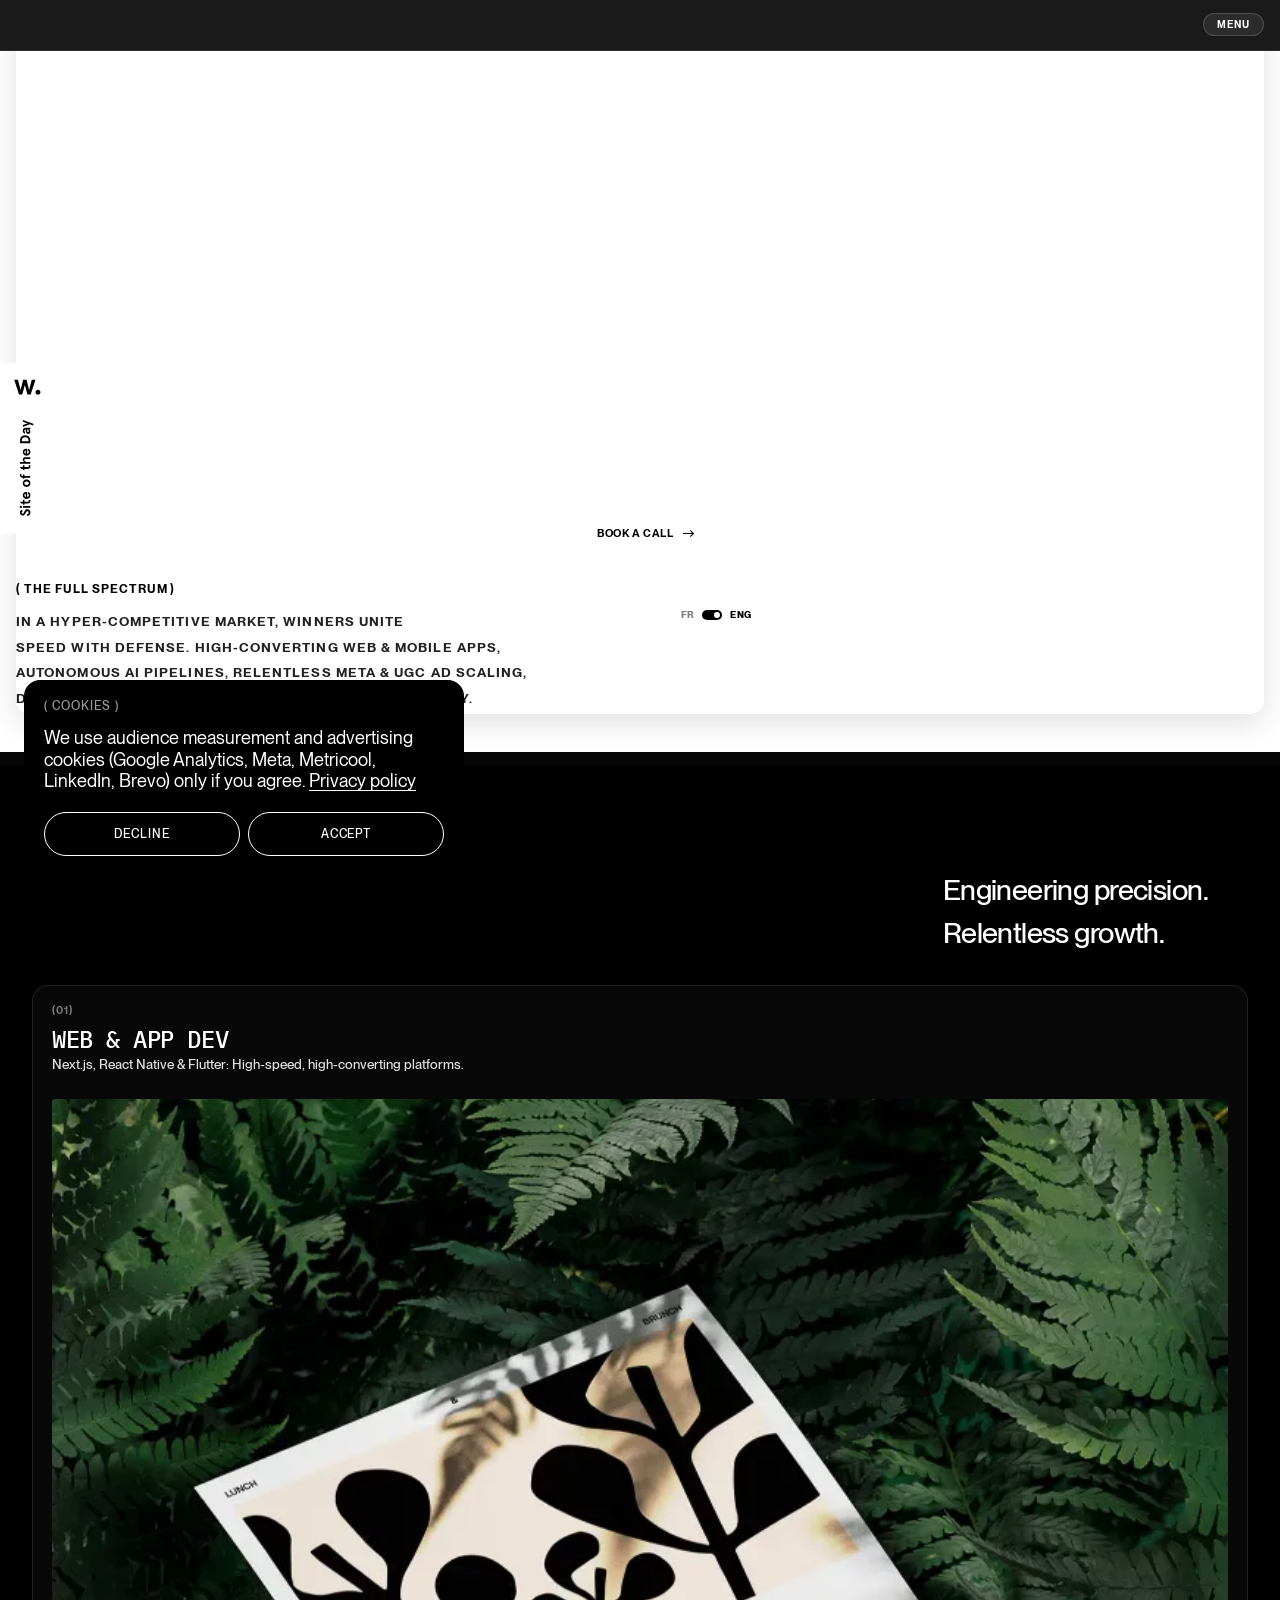
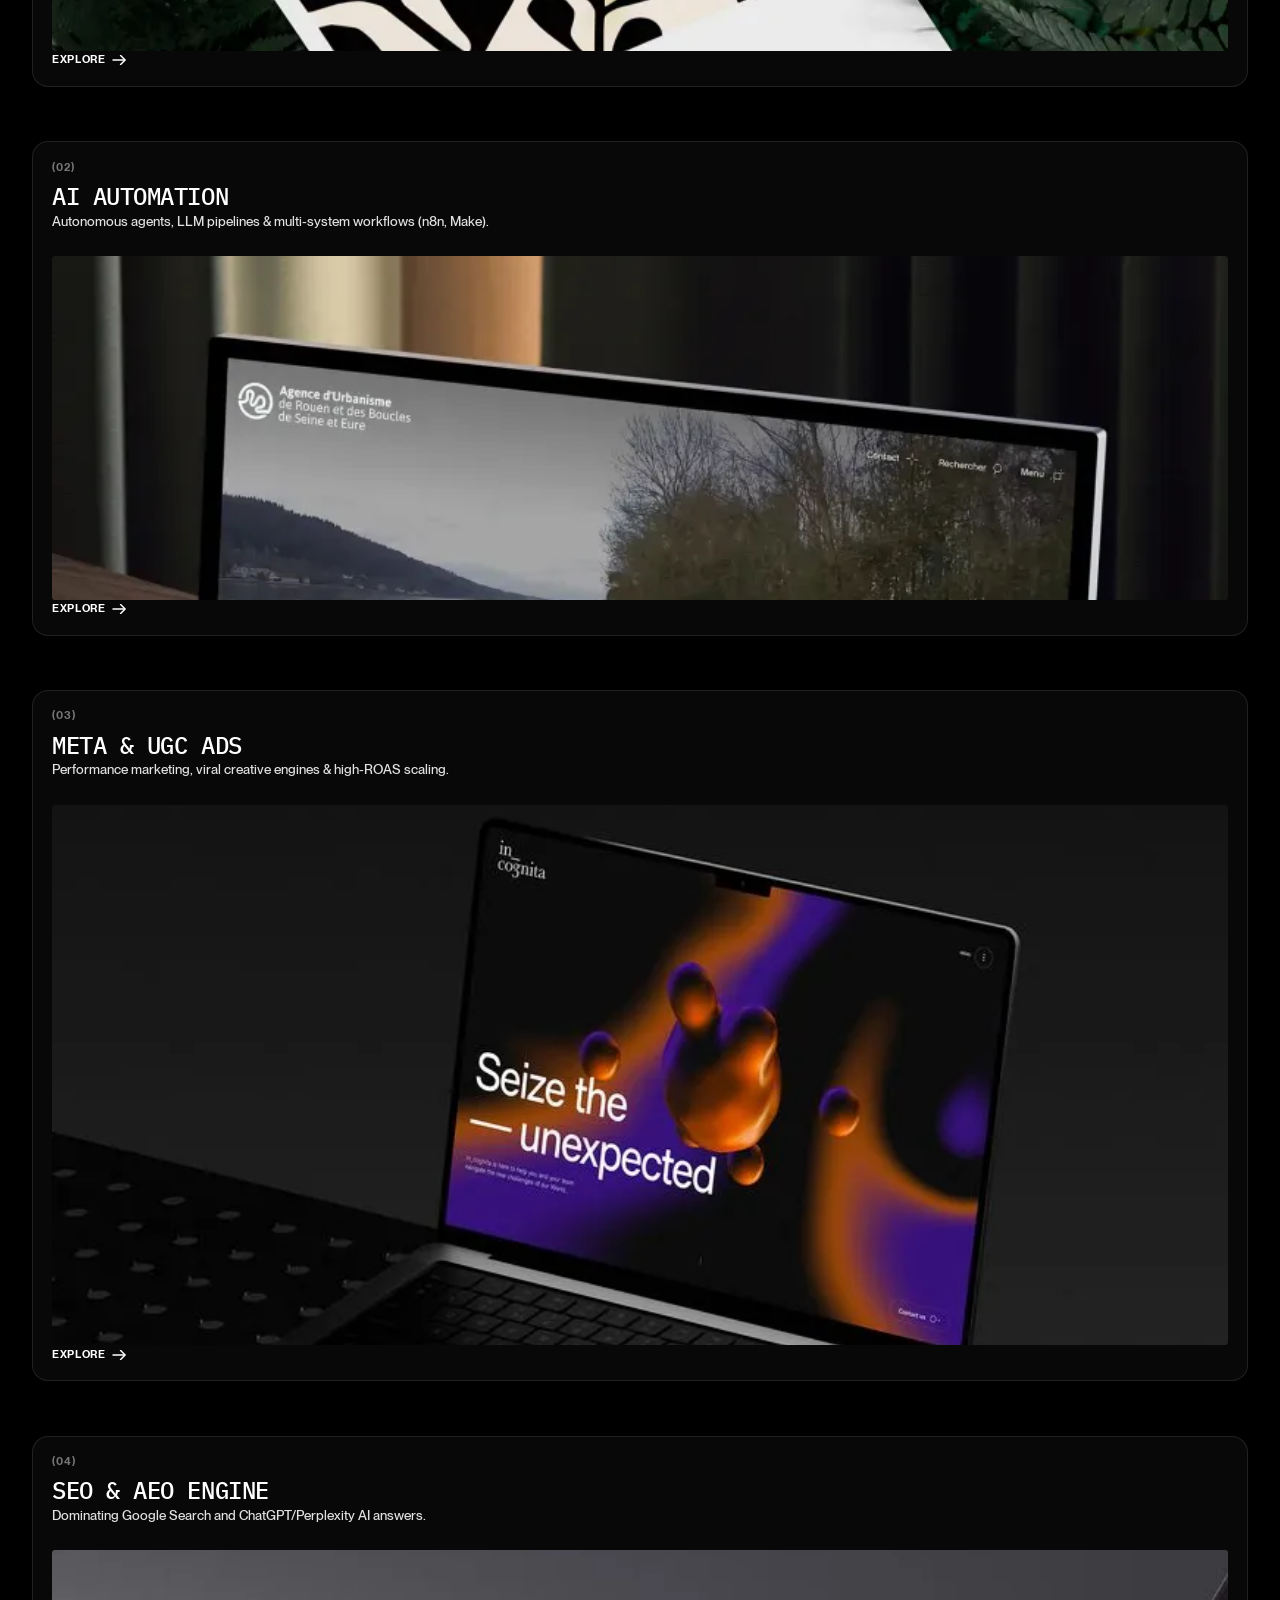
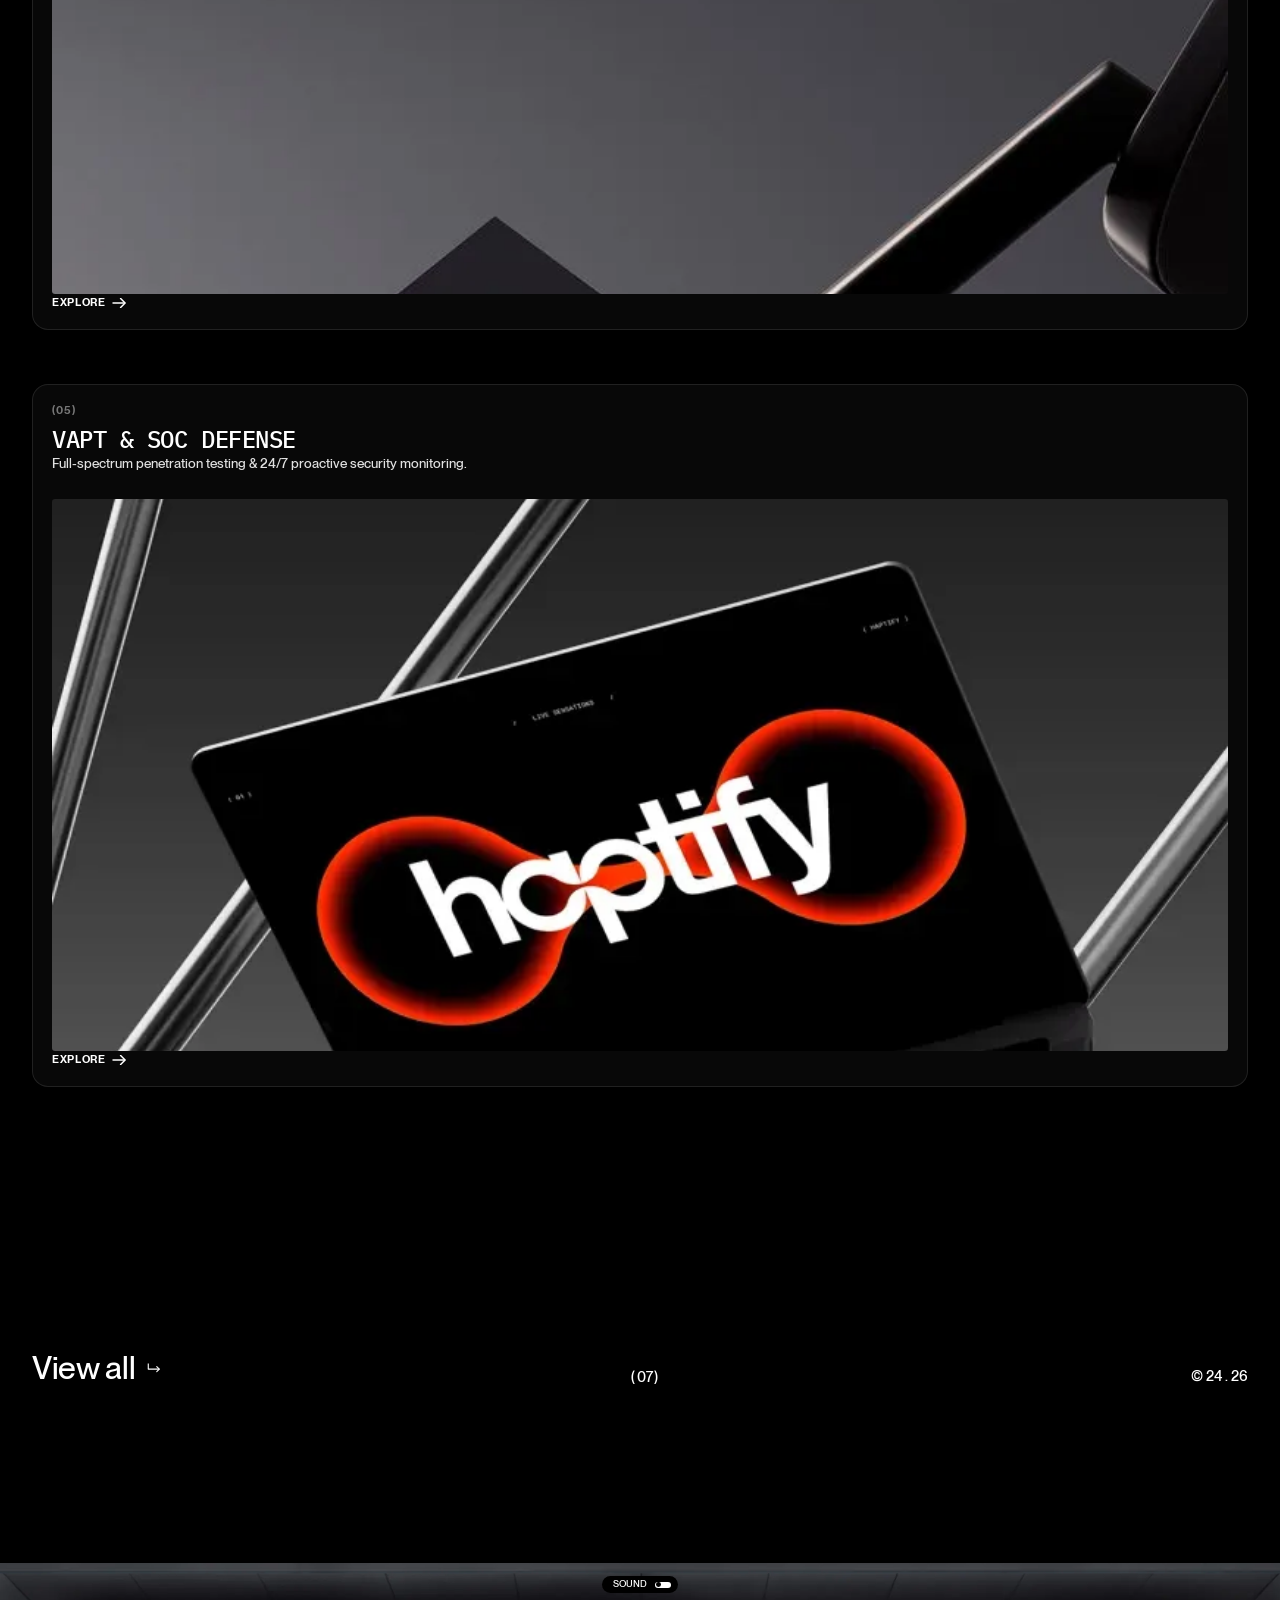
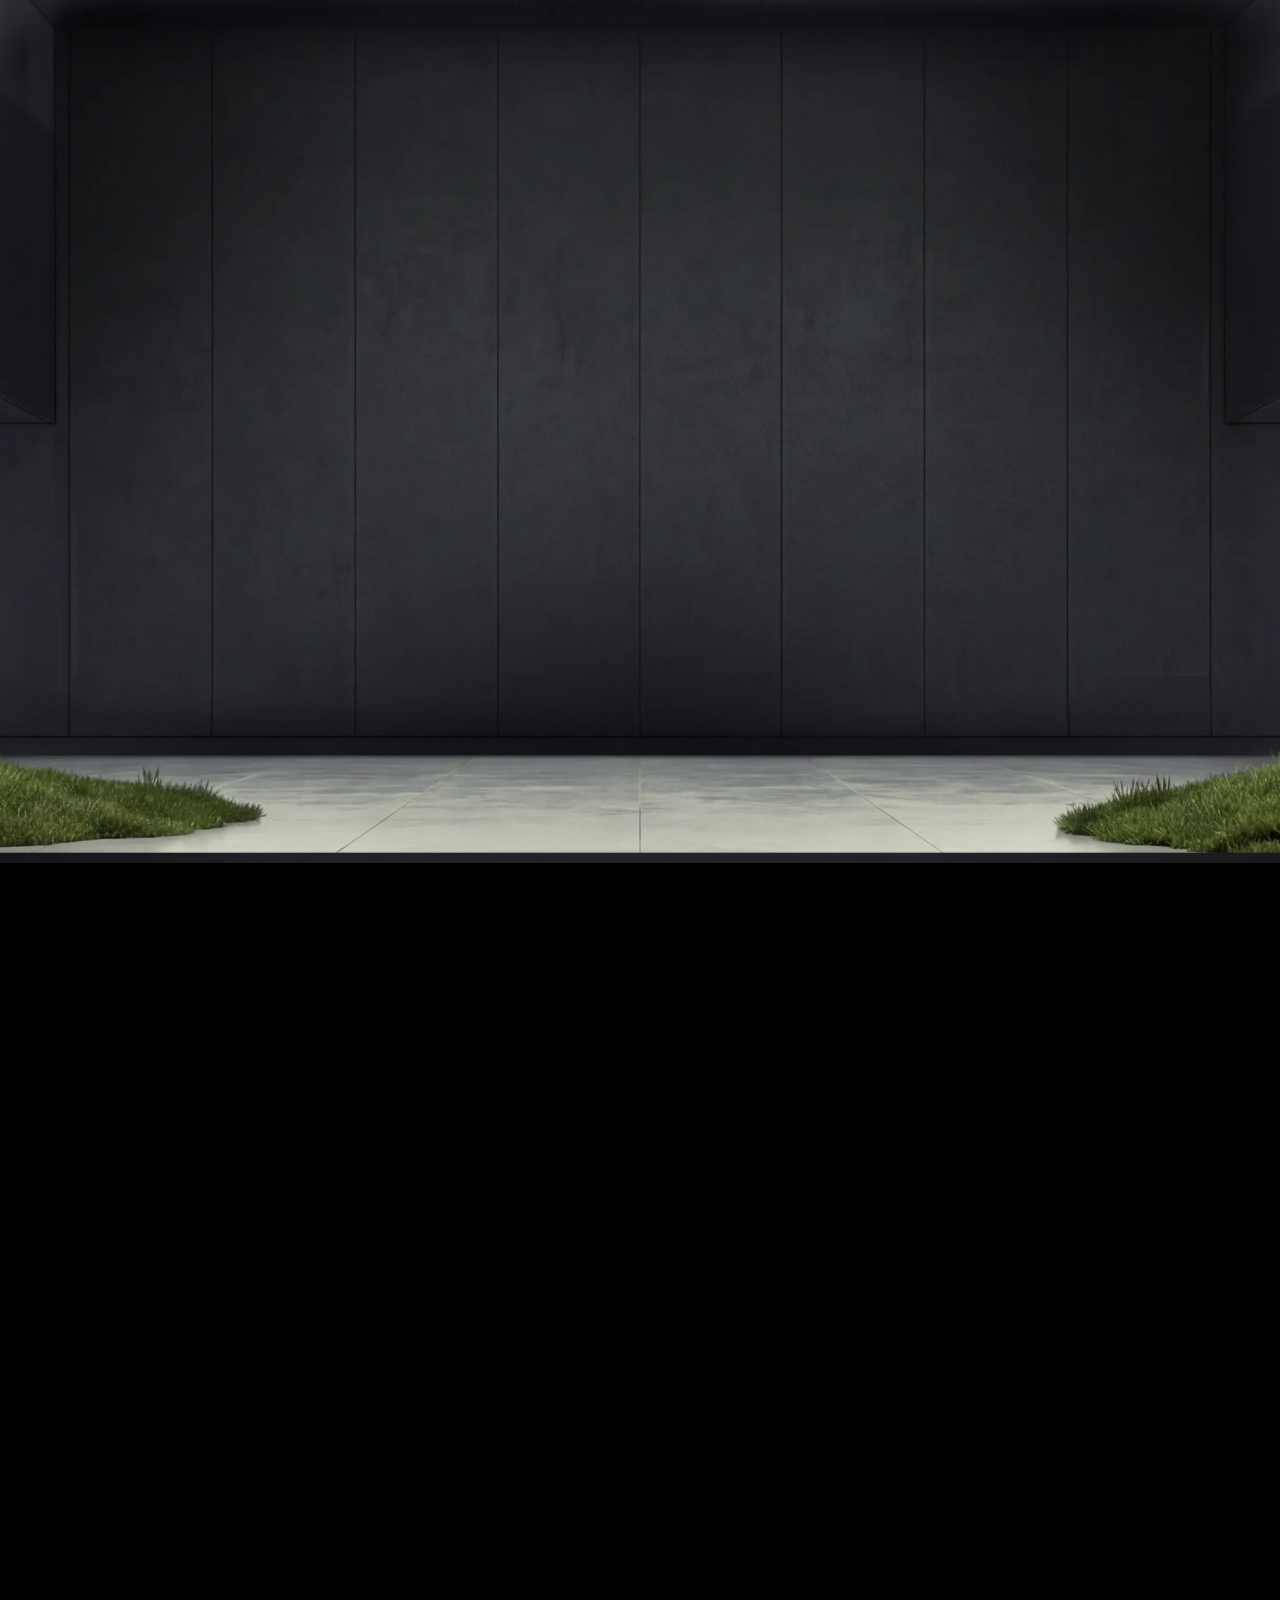
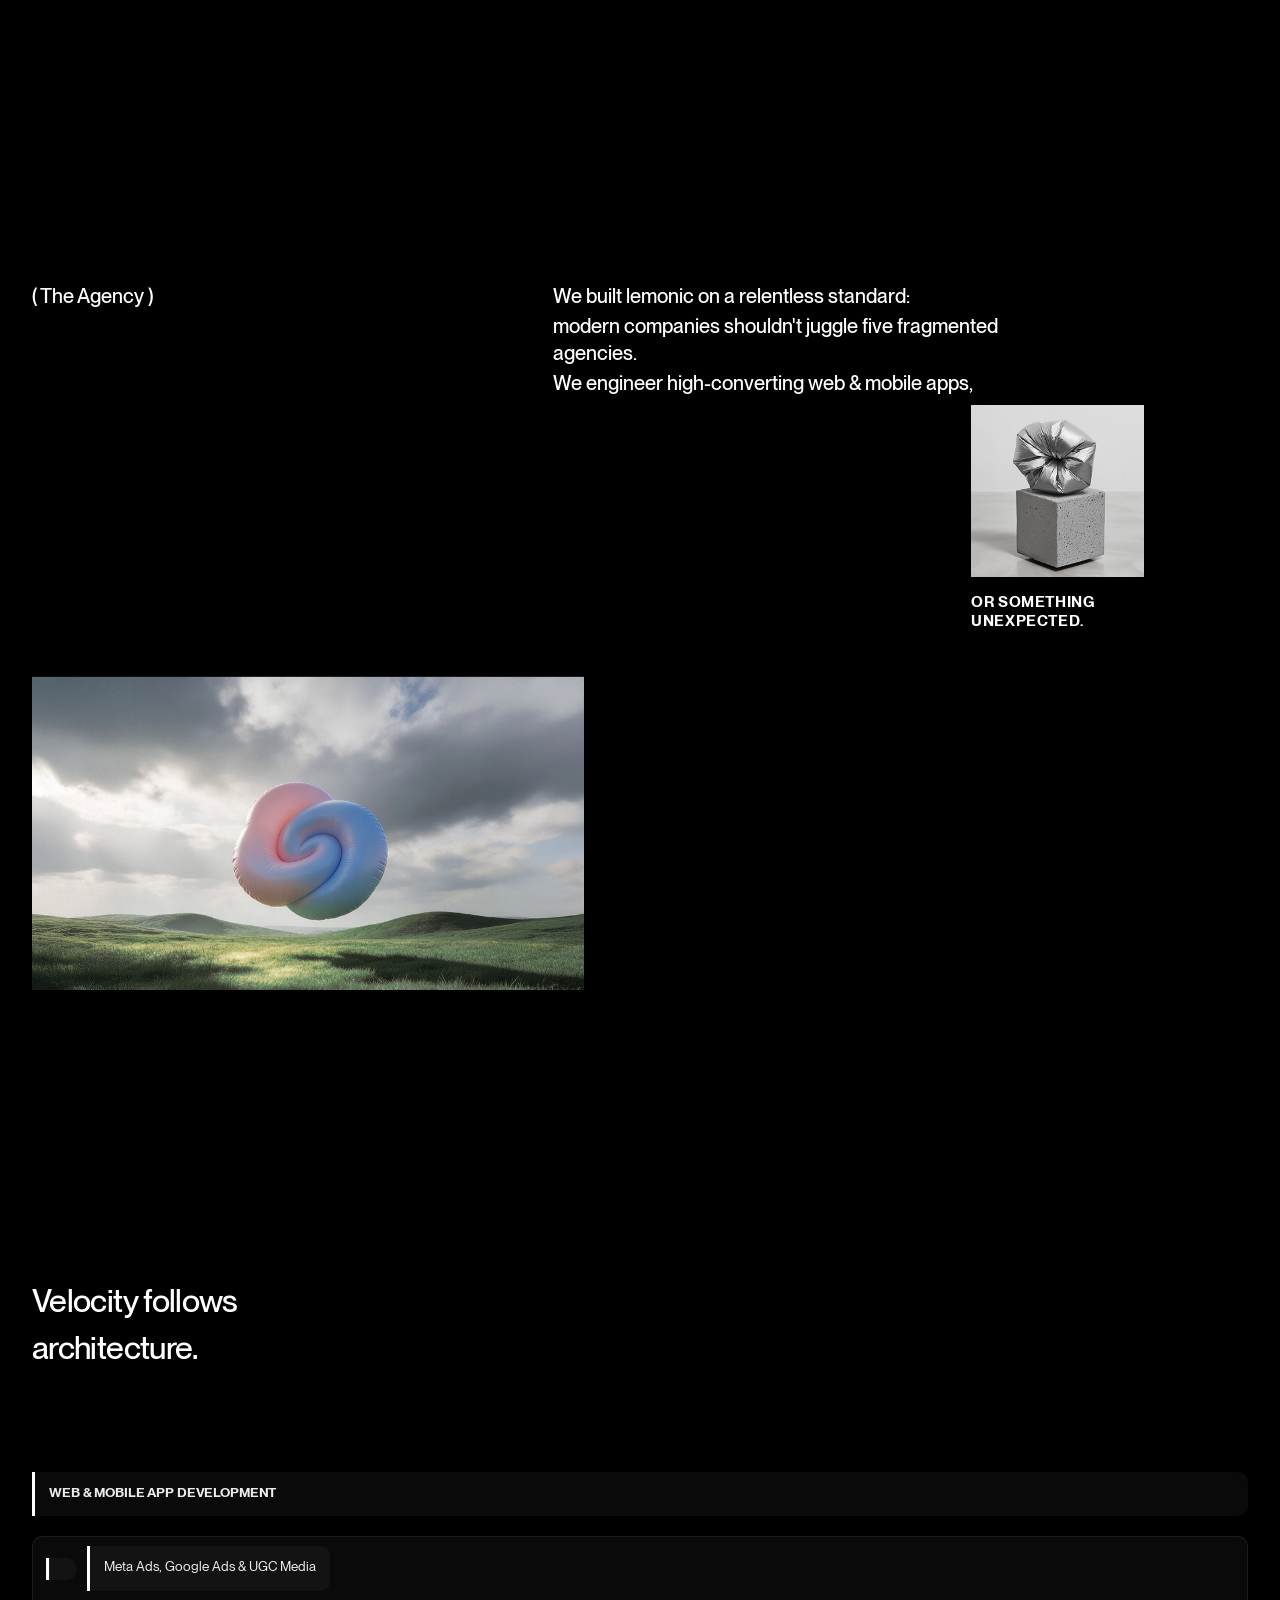
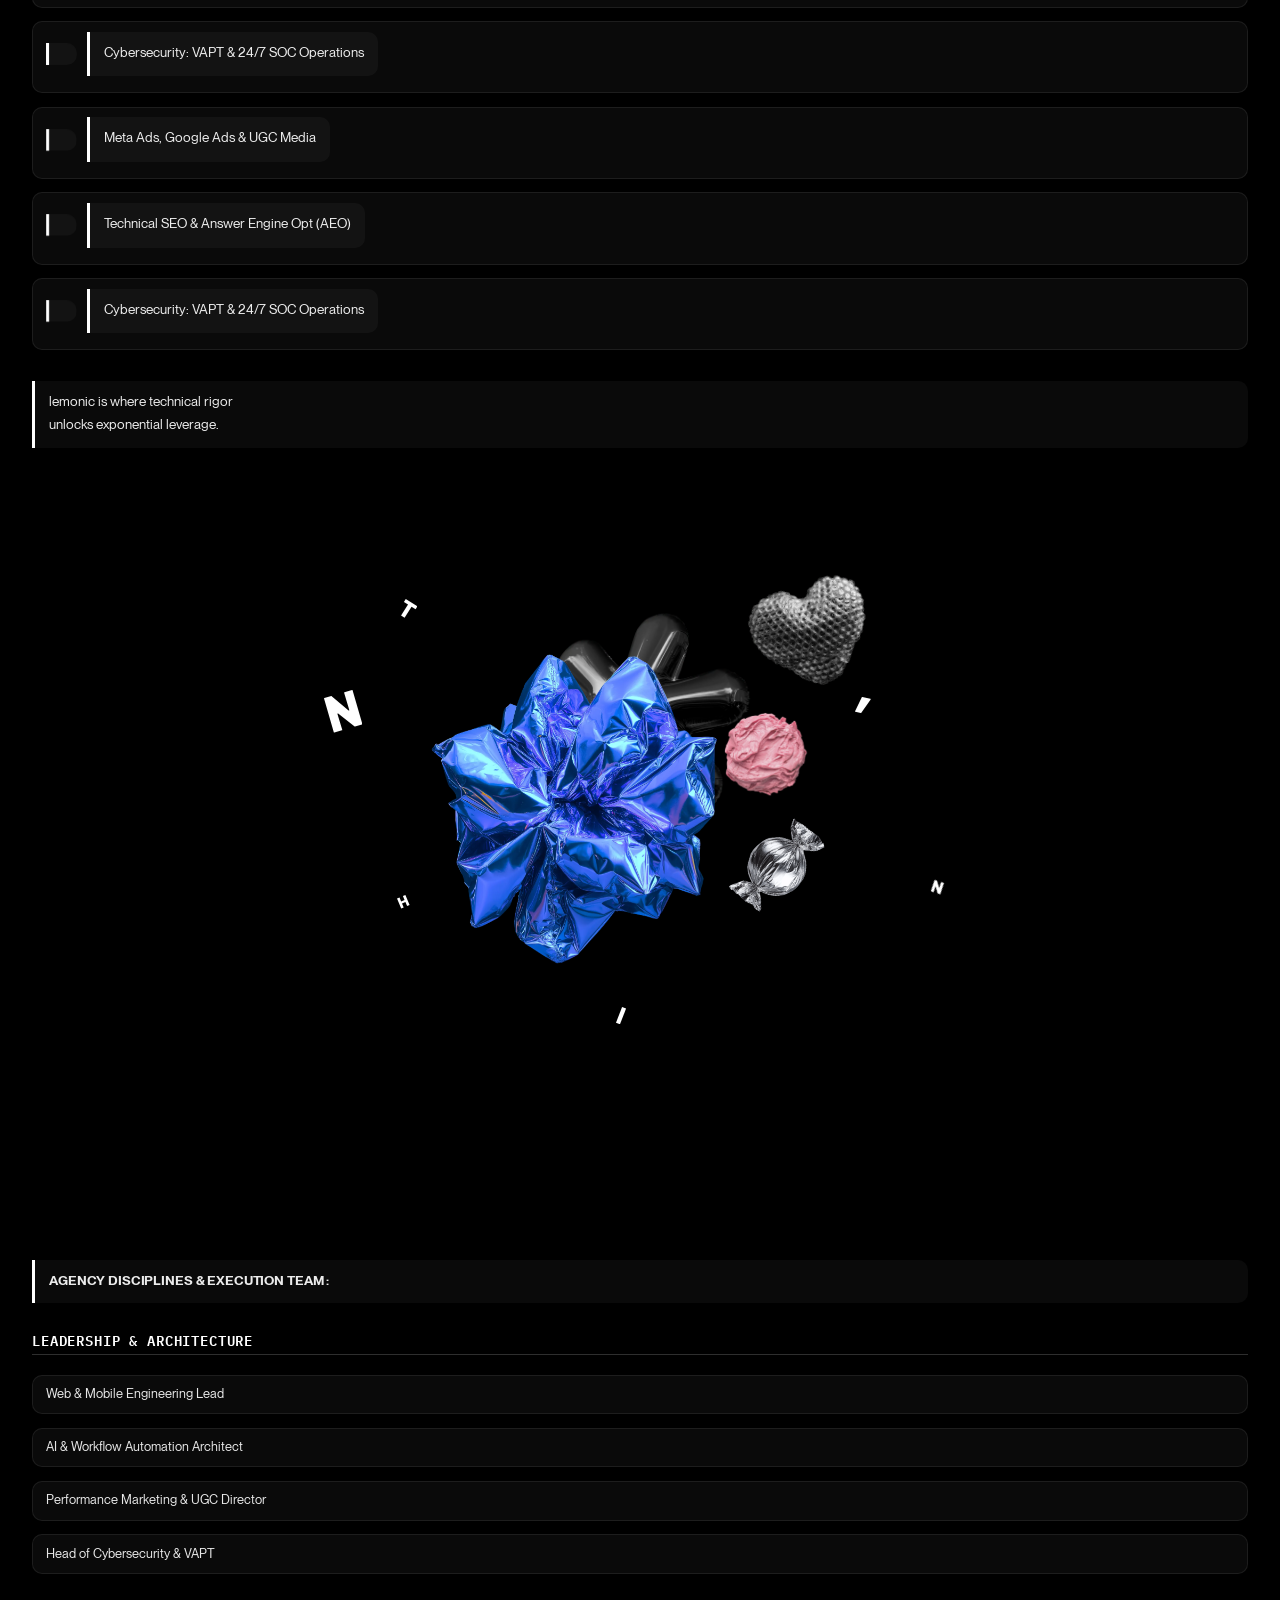
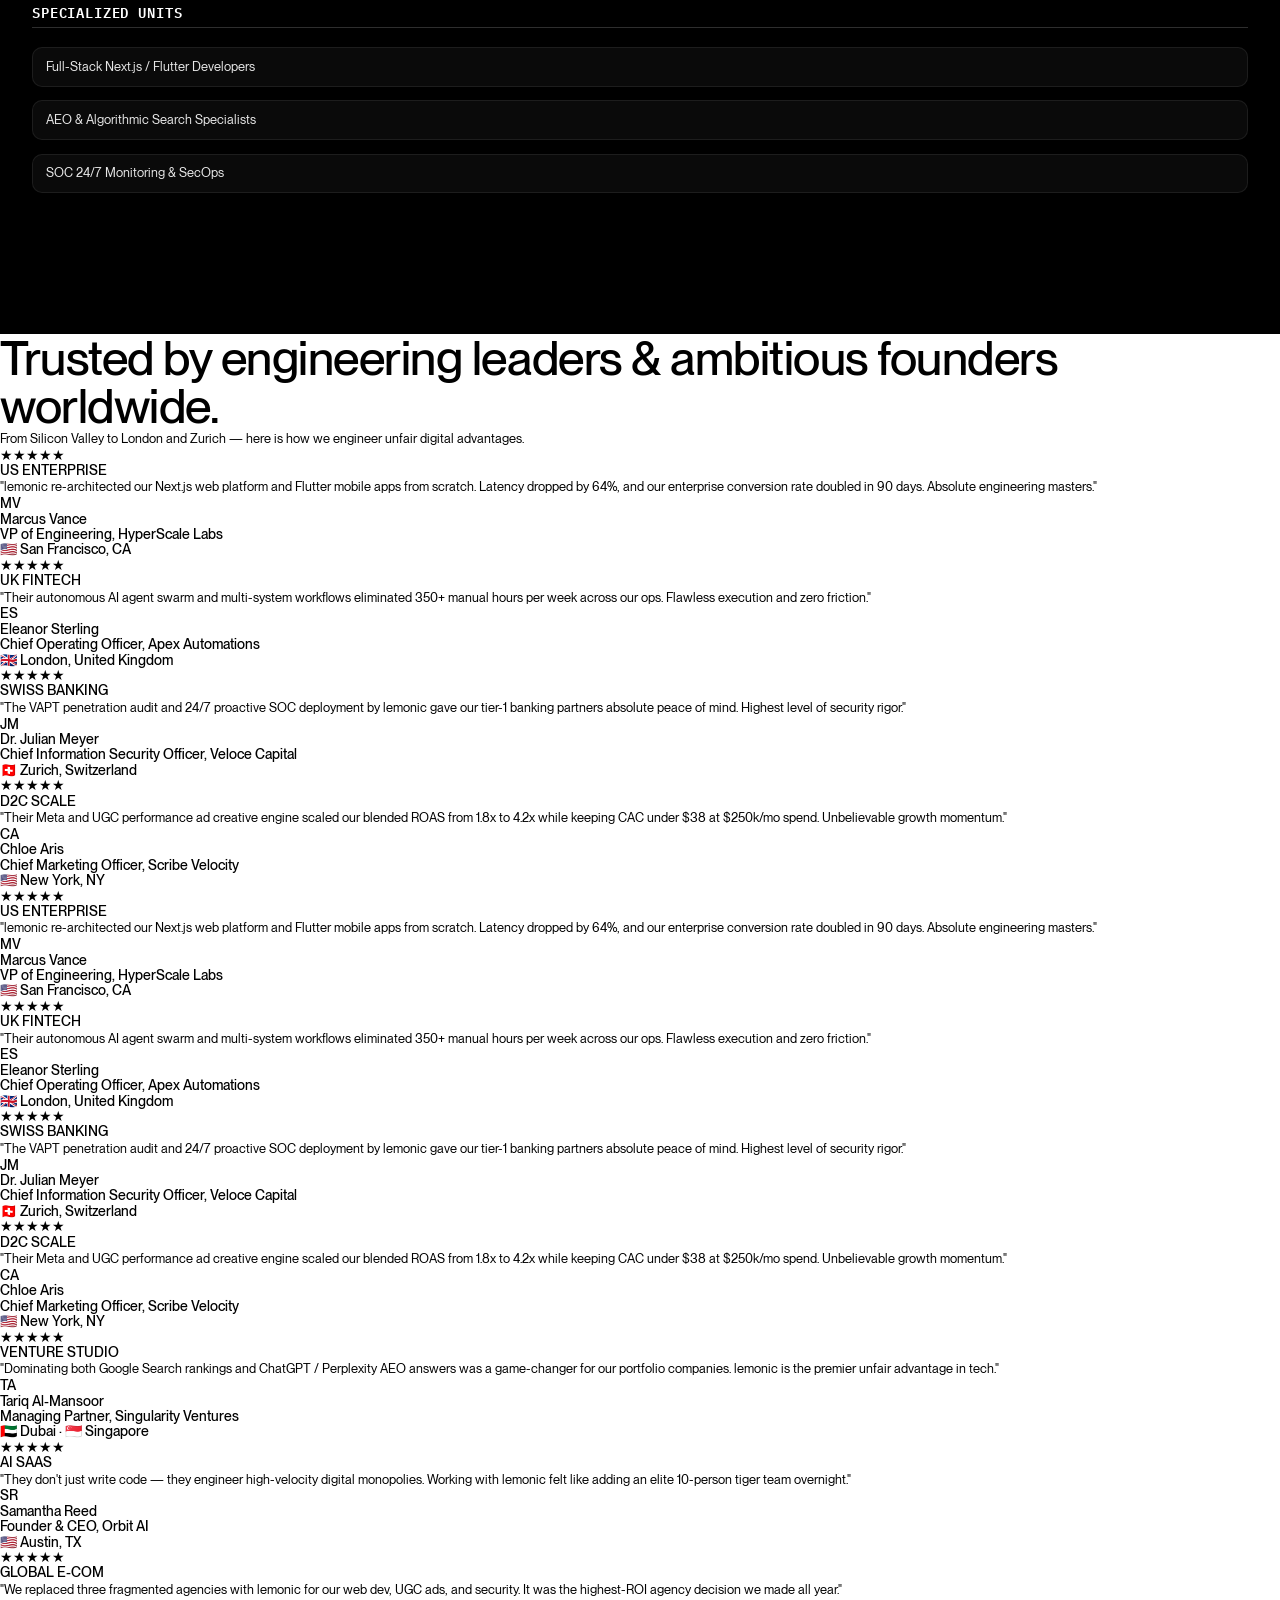
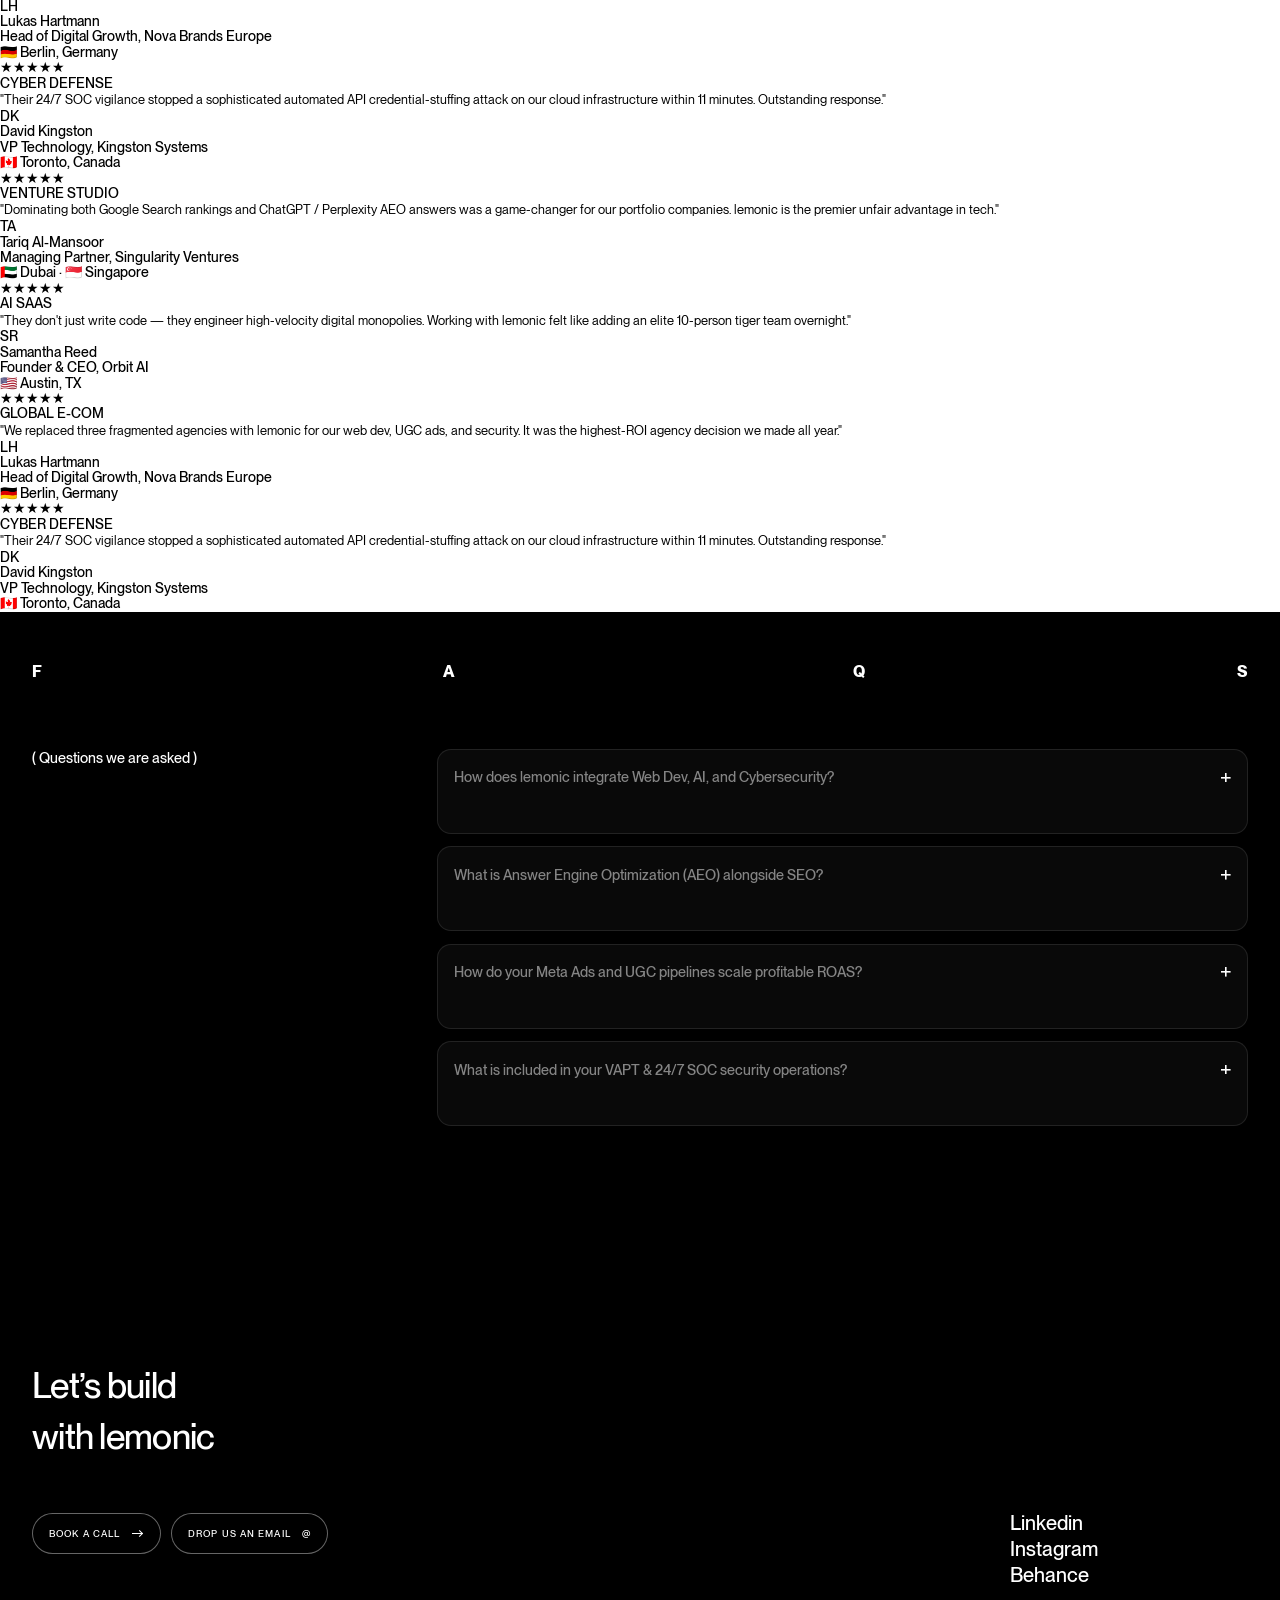
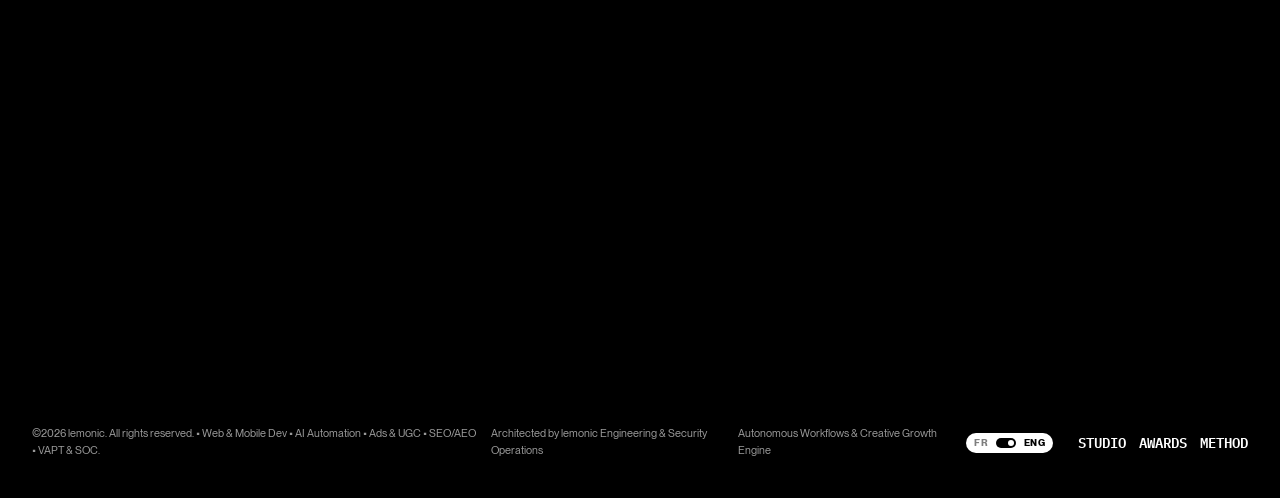
==== commit 8f18ad8a: "revert(hero): roll back to crisp vector LEMONIC logo & preserve native smooth momentum scroll" ====
--- a/index.html
+++ b/index.html
@@ -159,525 +159,7 @@
   opacity: 0 !important;
 }
 </style><style id="lemonic-mobile-responsive-engine">
-/* ==========================================================================
-   LEMONIC INTERACTIVE PARTICLE TEXT ENGINE
-   ========================================================================== */
-#lemonic-particle-hero {
-  position: relative !important;
-  width: 100% !important;
-  max-width: 1250px !important;
-  height: 280px !important;
-  margin: 0 auto !important;
-  display: flex !important;
-  align-items: center !important;
-  justify-content: center !important;
-  overflow: visible !important;
-  user-select: none !important;
-}
-
-#lemonic-particle-canvas {
-  width: 100% !important;
-  height: 100% !important;
-  display: block !important;
-  cursor: crosshair;
-}
-
-@media (max-width: 991px) {
-
-  /* Native High-Performance Touch Scrolling for Mobile & Android */
-  html, body {
-    overscroll-behavior-y: auto !important;
-    overflow-x: hidden !important;
-    overflow-y: auto !important;
-    -webkit-overflow-scrolling: touch !important;
-    touch-action: pan-y !important;
-  }
-
-  #lemonic-particle-canvas,
-  #lemonic-particle-hero,
-  .section-w,
-  .section.hero-home,
-  .section-fake-hero {
-    touch-action: pan-y !important;
-  }
-
-  #lemonic-particle-hero {
-    height: 140px !important;
-    max-width: 100% !important;
-  }
-}
-
-
-/* ==========================================================================
-   TRANSPARENT CLIENT TESTIMONIALS (LEMONIC LUXURY THEME)
-   ========================================================================== */
-.section.testimonials {
-  position: relative;
-  width: 100%;
-  padding: 6.5rem 0 7rem;
-  background: radial-gradient(circle at 50% 0%, rgba(255, 255, 255, 0.03) 0%, rgba(8, 8, 8, 1) 75%);
-  color: #ffffff;
-  overflow: hidden;
-  border-top: 1px solid rgba(255, 255, 255, 0.06);
-  border-bottom: 1px solid rgba(255, 255, 255, 0.06);
-}
-
-.testimonials-header {
-  max-width: 800px;
-  margin: 0 auto 3.5rem;
-  padding: 0 1.5rem;
-  text-align: center;
-}
-
-.testimonials-badge {
-  display: inline-flex;
-  align-items: center;
-  gap: 0.5rem;
-  padding: 0.35rem 0.85rem;
-  border-radius: 999px;
-  background: rgba(255, 255, 255, 0.05);
-  border: 1px solid rgba(255, 255, 255, 0.12);
-  margin-bottom: 1.25rem;
-}
-
-.badge-dot {
-  width: 6px;
-  height: 6px;
-  border-radius: 50%;
-  background: #ffffff;
-  box-shadow: 0 0 8px #ffffff;
-}
-
-.badge-text {
-  font-size: 0.75rem;
-  font-weight: 600;
-  letter-spacing: 0.12em;
-  text-transform: uppercase;
-  color: rgba(255, 255, 255, 0.85);
-}
-
-.testimonials-title {
-  font-size: clamp(2rem, 4vw, 3rem);
-  line-height: 1.15;
-  letter-spacing: -0.03em;
-  font-weight: 500;
-  color: #ffffff;
-  margin: 0 0 1rem;
-}
-
-.testimonials-sub {
-  font-size: clamp(1rem, 1.5vw, 1.15rem);
-  line-height: 1.55;
-  color: rgba(255, 255, 255, 0.65);
-  margin: 0;
-}
-
-/* Marquee Scroller */
-.testimonials-marquee-wrap {
-  display: flex;
-  flex-direction: column;
-  gap: 1.5rem;
-  width: 100%;
-  overflow: hidden;
-  mask-image: linear-gradient(to right, transparent 0%, black 8%, black 92%, transparent 100%);
-  -webkit-mask-image: linear-gradient(to right, transparent 0%, black 8%, black 92%, transparent 100%);
-}
-
-.marquee-track {
-  display: flex;
-  width: max-content;
-  user-select: none;
-}
-
-.marquee-track-left {
-  animation: lemonic-marquee-left 42s linear infinite;
-}
-
-.marquee-track-right {
-  animation: lemonic-marquee-right 45s linear infinite;
-}
-
-.marquee-track:hover {
-  animation-play-state: paused;
-}
-
-@keyframes lemonic-marquee-left {
-  0% { transform: translate3d(0, 0, 0); }
-  100% { transform: translate3d(-50%, 0, 0); }
-}
-
-@keyframes lemonic-marquee-right {
-  0% { transform: translate3d(-50%, 0, 0); }
-  100% { transform: translate3d(0, 0, 0); }
-}
-
-.marquee-content {
-  display: flex;
-  gap: 1.5rem;
-  padding: 0 0.75rem;
-}
-
-/* Cards */
-.testimonial-card {
-  width: 380px;
-  flex-shrink: 0;
-  padding: 1.75rem;
-  border-radius: 18px;
-  background: rgba(255, 255, 255, 0.025);
-  backdrop-filter: blur(14px);
-  -webkit-backdrop-filter: blur(14px);
-  border: 1px solid rgba(255, 255, 255, 0.08);
-  display: flex;
-  flex-direction: column;
-  justify-content: space-between;
-  gap: 1.25rem;
-  transition: transform 0.25s cubic-bezier(0.2, 0, 0, 1), border-color 0.25s ease, background 0.25s ease;
-}
-
-.testimonial-card:hover {
-  transform: translateY(-4px);
-  background: rgba(255, 255, 255, 0.05);
-  border-color: rgba(255, 255, 255, 0.2);
-}
-
-.card-top {
-  display: flex;
-  justify-content: space-between;
-  align-items: center;
-}
-
-.stars {
-  color: #ffbb00;
-  letter-spacing: 0.15em;
-  font-size: 0.95rem;
-}
-
-.client-badge {
-  font-size: 0.7rem;
-  font-weight: 600;
-  letter-spacing: 0.08em;
-  text-transform: uppercase;
-  padding: 0.2rem 0.55rem;
-  border-radius: 6px;
-  background: rgba(255, 255, 255, 0.06);
-  color: rgba(255, 255, 255, 0.7);
-  border: 1px solid rgba(255, 255, 255, 0.08);
-}
-
-.card-quote {
-  font-size: 0.98rem;
-  line-height: 1.55;
-  color: rgba(255, 255, 255, 0.9);
-  margin: 0;
-  font-weight: 400;
-}
-
-.client-profile {
-  display: flex;
-  align-items: center;
-  gap: 0.85rem;
-  padding-top: 0.75rem;
-  border-top: 1px solid rgba(255, 255, 255, 0.06);
-}
-
-.client-avatar {
-  width: 42px;
-  height: 42px;
-  border-radius: 50%;
-  background: linear-gradient(135deg, rgba(255, 255, 255, 0.15), rgba(255, 255, 255, 0.04));
-  border: 1px solid rgba(255, 255, 255, 0.15);
-  display: flex;
-  align-items: center;
-  justify-content: center;
-  font-weight: 600;
-  font-size: 0.85rem;
-  color: #ffffff;
-  letter-spacing: 0.05em;
-  flex-shrink: 0;
-}
-
-.client-info {
-  display: flex;
-  flex-direction: column;
-  gap: 0.15rem;
-}
-
-.client-name {
-  font-size: 0.95rem;
-  font-weight: 600;
-  color: #ffffff;
-}
-
-.client-role {
-  font-size: 0.78rem;
-  color: rgba(255, 255, 255, 0.6);
-  line-height: 1.25;
-}
-
-.client-location {
-  font-size: 0.72rem;
-  color: rgba(255, 255, 255, 0.45);
-  margin-top: 0.15rem;
-}
-
-@media (max-width: 991px) {
-  .section.testimonials {
-    padding: 4.5rem 0 5rem !important;
-  }
-  .testimonials-header {
-    margin-bottom: 2.5rem !important;
-  }
-  .testimonial-card {
-    width: 310px !important;
-    padding: 1.35rem !important;
-  }
-  .card-quote {
-    font-size: 0.9rem !important;
-    line-height: 1.5 !important;
-  }
-}
-
-
-
-/* ==========================================================================
-   PERFORMANCE & INSTANT HERO ENGINE (Zero Lag, No 300vh Scroll-Trap)
-   ========================================================================== */
-.section-w {
-  position: relative !important;
-  width: 100% !important;
-  min-height: 90vh !important;
-  height: auto !important;
-  margin-top: 0 !important;
-  display: flex !important;
-  flex-direction: column !important;
-  justify-content: center !important;
-  align-items: center !important;
-  background: #080808 !important;
-  overflow: visible !important;
-  padding-top: 7rem !important;
-  padding-bottom: 4rem !important;
-}
-
-.section-w .mask-reveal-canvas,
-.section-w .video-hero-bg {
-  display: none !important;
-}
-
-.section.showreel {
-  margin-top: 0 !important;
-}
-
-.section-fake-hero {
-  position: static !important;
-  height: auto !important;
-  margin: 0 !important;
-  width: 100% !important;
-  max-width: 1200px !important;
-  padding: 0 2rem !important;
-  mix-blend-mode: normal !important;
-  display: flex !important;
-  flex-direction: column !important;
-  align-items: center !important;
-  text-align: center !important;
-}
-
-.section.hero-home {
-  order: -1 !important;
-  width: 100% !important;
-  height: auto !important;
-  min-height: auto !important;
-  padding: 1rem 0 3rem !important;
-  display: flex !important;
-  justify-content: center !important;
-  align-items: center !important;
-  background: transparent !important;
-}
-
-.nothin-hero-w {
-  width: 100% !important;
-  max-width: 950px !important;
-  margin: 0 auto !important;
-  display: flex !important;
-  justify-content: center !important;
-  overflow: visible !important;
-}
-
-.nothin-hero-svg {
-  visibility: visible !important;
-  display: block !important;
-  width: 100% !important;
-  max-width: 950px !important;
-  height: auto !important;
-  color: #ffffff !important;
-  opacity: 1 !important;
-}
-
-.nothin-hero-svg path {
-  visibility: visible !important;
-  opacity: 1 !important;
-  transform: none !important;
-  fill: #ffffff !important;
-}
-
-.div-block {
-  display: flex !important;
-  flex-direction: column !important;
-  align-items: center !important;
-  text-align: center !important;
-  width: 100% !important;
-  max-width: 650px !important;
-  margin: 0 auto !important;
-}
-
-.div-block .p-l {
-  font-size: clamp(1.15rem, 2vw, 1.45rem) !important;
-  line-height: 1.5 !important;
-  text-align: center !important;
-  color: rgba(255, 255, 255, 0.88) !important;
-}
-
-.div-block .btn {
-  width: auto !important;
-  display: inline-flex !important;
-  align-items: center !important;
-  justify-content: center !important;
-  gap: 0.75rem !important;
-  padding: 0.95rem 2.25rem !important;
-  border-radius: 999px !important;
-  background: #ffffff !important;
-  color: #000000 !important;
-  margin-top: 1.5rem !important;
-  text-decoration: none !important;
-  transition: transform 0.2s ease, box-shadow 0.2s ease !important;
-}
-
-.div-block .btn:hover {
-  transform: translateY(-2px) scale(1.02) !important;
-  box-shadow: 0 12px 30px rgba(255, 255, 255, 0.2) !important;
-}
-
-.div-block .btn .btn__text-p {
-  color: #000000 !important;
-  font-weight: 600 !important;
-  text-transform: uppercase !important;
-  letter-spacing: 0.06em !important;
-  font-size: 0.9rem !important;
-}
-
-.div-block .btn .arrow-w {
-  filter: invert(1) !important;
-}
-
-.link-hero-bottom-w {
-  margin-top: 3rem !important;
-  display: flex !important;
-  flex-direction: column !important;
-  align-items: center !important;
-  gap: 1.25rem !important;
-  text-align: center !important;
-}
-
-.link-hero-bottom-w .h1 {
-  font-size: 0.9rem !important;
-  text-transform: uppercase !important;
-  letter-spacing: 0.15em !important;
-  color: rgba(255, 255, 255, 0.5) !important;
-}
-
-.link-hero-lang-w {
-  display: flex !important;
-  align-items: center !important;
-  justify-content: center !important;
-  gap: 1.5rem !important;
-}
-
-
-/* ==========================================================================
-   LEMONIC GLOBAL RESPONSIVE & MOBILE ENGINE
-   ========================================================================== */
-
-/* Universal Responsive Rules */
-*, *::before, *::after {
-  box-sizing: border-box;
-}
-
-html, body {
-  width: 100%;
-  max-width: 100%;
-  overflow-x: hidden !important;
-  -webkit-text-size-adjust: 100%;
-}
-
-/* Ensure no text is hidden by split-type masks */
-.line-mask-child-mask {
-  overflow: visible !important;
-  clip-path: none !important;
-  margin-bottom: 0 !important;
-  height: auto !important;
-}
-.line-child {
-  transform: none !important;
-  opacity: 1 !important;
-  visibility: visible !important;
-  display: block !important;
-  padding-bottom: 0.15em !important;
-  white-space: normal !important;
-}
-[line], [letter], [opacity], [scale] {
-  opacity: 1 !important;
-  visibility: visible !important;
-}
-
-/* Base Work Item Styling (Desktop) */
-.work-item-inner {
-  display: flex;
-  flex-direction: column;
-  width: 100%;
-}
-.work-item-num {
-  font-family: inherit;
-  font-size: 0.85rem;
-  letter-spacing: 0.08em;
-  color: rgba(255, 255, 255, 0.45);
-  margin-bottom: 0.5rem;
-}
-.work-card-explore {
-  display: inline-flex;
-  align-items: center;
-  gap: 0.5rem;
-  font-size: 0.85rem;
-  font-weight: 500;
-  letter-spacing: 0.08em;
-  text-transform: uppercase;
-  color: #ffffff;
-  margin-top: 0.75rem;
-}
-
-/* ==========================================================================
-   TABLET & MOBILE (max-width: 991px)
-   ========================================================================== */
-@media screen and (max-width: 991px) {
-  /* Spacers */
-  .space-150, .space-100, .space-87, .space-65 {
-    height: 2.25rem !important;
-  }
-  .space-12 {
-    height: 0.75rem !important;
-  }
-
-  /* Containers */
-  .container, 
-  .container.works, 
-  .container.hero-home, 
-  .container.showreel, 
-  .container.footer-c {
-    padding-left: 1.25rem !important;
-    padding-right: 1.25rem !important;
-    width: 100% !important;
-    max-width: 100% !important;
-  }
-
-  /* Fixed Navigation */
+/* Fixed Navigation */
   .nav-boiler {
     mix-blend-mode: normal !important;
     padding: 0.85rem 1.25rem !important;
@@ -801,7 +283,7 @@
 
   .nothin-hero-w {
     width: 100% !important;
-    max-width: 330px !important;
+    max-width: 950px !important;
     margin: 0 auto !important;
     display: flex !important;
     justify-content: center !important;
@@ -1359,13 +841,7 @@
     color: rgba(255, 255, 255, 0.6) !important;
   }
 }
-</style></head><body style=""><div class="code-embed-css w-embed"><style></style></div><div class="w-embed"><style></style></div><nav class="nav-boiler" data-reveal-init="1" delay="1.5" no-scroll="" opacity="" style="opacity:1"><a aria-current="page" class="nav-logo-wrap w-inline-block w--current" href="https://lemonic.tech/" style="opacity:1;visibility:inherit"><svg class="nav-logo" fill="none" viewbox="0 0 338 291" xmlns="http://www.w3.org/2000/svg"><defs><clippath id="clip-nav-o"><rect height="291" width="285" x="241" y="0"></rect></clippath><clippath id="clip-nav-t"><rect height="291" width="183" x="520" y="0"></rect></clippath><clippath id="clip-nav-h"><rect height="291" width="228" x="722" y="0"></rect></clippath><clippath id="clip-nav-i"><rect height="291" width="72" x="968" y="0"></rect></clippath><clippath id="clip-nav-n-last"><rect height="291" width="230" x="1058" y="0"></rect></clippath></defs><path class="nav-n-first" d="M0.0 7.4H38.5V249.3H165.2V286.4H0.0Z" fill="currentColor"></path><g clip-path="url(#clip-nav-o)"><path class="nav-o" d="M328.117 11.5754C345.609 3.85847 364.001 0 383.293 0C402.585 0 420.977 3.85847 438.469 11.5754C455.961 19.2923 471.073 29.6459 483.806 42.6361C496.539 55.6262 506.635 71.1244 514.095 89.1306C521.683 107.008 525.477 125.786 525.477 145.464C525.477 165.142 521.683 183.985 514.095 201.991C506.635 219.868 496.539 235.302 483.806 248.292C471.073 261.283 455.961 271.636 438.469 279.353C420.977 287.07 402.585 290.928 383.293 290.928C364.001 290.928 345.609 287.07 328.117 279.353C310.625 271.636 295.513 261.283 282.78 248.292C270.047 235.302 259.886 219.868 252.298 201.991C244.838 183.985 241.108 165.142 241.108 145.464C241.108 125.786 244.838 107.008 252.298 89.1306C259.886 71.1244 270.047 55.6262 282.78 42.6361C295.513 29.6459 310.625 19.2923 328.117 11.5754ZM328.31 201.605C343.486 217.167 361.814 224.949 383.293 224.949C404.772 224.949 423.099 217.167 438.276 201.605C453.453 186.042 461.041 167.329 461.041 145.464C461.041 123.6 453.453 104.886 438.276 89.3235C423.099 73.761 404.772 65.9798 383.293 65.9798C361.814 65.9798 343.486 73.761 328.31 89.3235C313.133 104.886 305.545 123.6 305.545 145.464C305.545 167.329 313.133 186.042 328.31 201.605Z" fill="currentColor" transform="translate(0, 320)"></path></g><g clip-path="url(#clip-nav-t)"><path class="nav-t" d="M699.302 7.13818C701.488 7.13818 702.582 8.23141 702.582 10.4179V67.5232C702.582 69.7097 701.488 70.8029 699.302 70.8029H650.107C647.92 70.8029 646.827 71.9604 646.827 74.2755V280.704C646.827 282.89 645.669 283.983 643.354 283.983H579.689C577.374 283.983 576.217 282.89 576.217 280.704V74.2755C576.217 71.9604 575.124 70.8029 572.937 70.8029H523.356C521.169 70.8029 520.076 69.7097 520.076 67.5232V10.4179C520.076 8.23141 521.169 7.13818 523.356 7.13818H699.302Z" fill="currentColor" transform="translate(0, 320)"></path></g><g clip-path="url(#clip-nav-h)"><path class="nav-h" d="M945.515 7.90985C946.415 7.90985 947.187 8.2957 947.83 9.06739C948.601 9.71047 948.987 10.4822 948.987 11.3825V281.089C948.987 281.99 948.601 282.826 947.83 283.597C947.187 284.24 946.415 284.562 945.515 284.562H881.85C880.95 284.562 880.114 284.24 879.342 283.597C878.699 282.826 878.377 281.99 878.377 281.089V179.612C878.377 178.711 877.991 177.94 877.22 177.297C876.577 176.525 875.805 176.139 874.905 176.139H795.999C793.684 176.139 792.526 177.232 792.526 179.419V281.089C792.526 281.99 792.205 282.826 791.562 283.597C790.919 284.24 790.083 284.562 789.054 284.562H725.582C724.682 284.562 723.846 284.24 723.074 283.597C722.431 282.826 722.109 281.99 722.109 281.089V11.3825C722.109 10.4822 722.431 9.71047 723.074 9.06739C723.846 8.2957 724.682 7.90985 725.582 7.90985H789.054C790.083 7.90985 790.919 8.2957 791.562 9.06739C792.205 9.71047 792.526 10.4822 792.526 11.3825V109.388C792.526 111.574 793.684 112.667 795.999 112.667H874.905C875.805 112.667 876.577 112.346 877.22 111.703C877.991 111.06 878.377 110.224 878.377 109.195V11.3825C878.377 10.4822 878.699 9.71047 879.342 9.06739C880.114 8.2957 880.95 7.90985 881.85 7.90985H945.515Z" fill="currentColor" transform="translate(0, 320)"></path></g><g clip-path="url(#clip-nav-i)"><path class="nav-i" d="M1035.61 7.52405C1036.64 7.52405 1037.47 7.90989 1038.12 8.68159C1038.76 9.32466 1039.08 10.0964 1039.08 10.9967V280.704C1039.08 281.604 1038.76 282.44 1038.12 283.212C1037.47 283.855 1036.64 284.176 1035.61 284.176H972.138C971.237 284.176 970.401 283.855 969.63 283.212C968.987 282.44 968.665 281.604 968.665 280.704V10.9967C968.665 10.0964 968.987 9.32466 969.63 8.68159C970.401 7.90989 971.237 7.52405 972.138 7.52405H1035.61Z" fill="currentColor" transform="translate(0, 320)"></path></g><g clip-path="url(#clip-nav-n-last)"><path class="nav-n-last" d="M1283.9 7.33105C1286.09 7.33105 1287.18 8.42429 1287.18 10.6108V280.703C1287.18 282.89 1286.09 283.983 1283.9 283.983H1227.76C1226.48 283.983 1225.58 283.533 1225.06 282.633L1131.3 151.059C1130.27 149.773 1128.99 149.387 1127.44 149.901C1125.9 150.287 1125.13 151.316 1125.13 152.988L1126.48 280.511C1126.48 282.826 1125.38 283.983 1123.2 283.983H1062.43C1060.11 283.983 1058.95 282.89 1058.95 280.703V10.6108C1058.95 8.42429 1060.11 7.33105 1062.43 7.33105H1117.8C1119.08 7.33105 1120.05 7.84552 1120.69 8.87444L1214.84 150.48C1215.74 151.766 1216.96 152.217 1218.5 151.831C1220.17 151.316 1221.01 150.223 1221.01 148.551L1219.66 10.6108C1219.66 8.42429 1220.75 7.33105 1222.94 7.33105H1283.9Z" fill="currentColor" transform="translate(0, 320)"></path></g><path class="nav-apos" d="" fill="currentColor" style="display:none !important;" transform="translate(-1060, 0)"></path></svg></a><div class="menu-w"><div class="menu-btn"><div class="menu-btn-text">menu</div><svg class="menu-svg" fill="none" style="translate:none;rotate:none;scale:none;transform-origin:50% 50%;transform:translate(0px,0px)" viewbox="0 0 6 6" width="100%" xmlns="http://www.w3.org/2000/svg"><rect fill="currentColor" height="2" width="2" y="4"></rect><rect fill="currentColor" height="2" width="2" x="4" y="4"></rect><rect fill="currentColor" height="2" width="2"></rect><rect fill="currentColor" height="2" width="2" x="4"></rect></svg></div><div class="menu-links-w"><a class="link-boiler" data-taxi-link="" href="https://lemonic.tech/works" style="overflow:hidden;display:block;height:11.525px"><span style="display:block;translate:none;rotate:none;scale:none;transform:translate(0px,11.525px)">works</span></a><a class="link-boiler" data-taxi-link="" href="https://lemonic.tech/studio" style="overflow:hidden;display:block;height:11.525px"><span style="display:block;translate:none;rotate:none;scale:none;transform:translate(0px,11.525px)">STUDIO</span></a><a class="link-boiler" data-taxi-link="" href="https://lemonic.tech/awards" style="overflow:hidden;display:block;height:11.525px"><span style="display:block;translate:none;rotate:none;scale:none;transform:translate(0px,11.525px)">awards</span></a><a class="link-boiler" data-taxi-link="" href="https://lemonic.tech/method" style="overflow:hidden;display:block;height:11.525px"><span style="display:block;translate:none;rotate:none;scale:none;transform:translate(0px,11.525px)">method</span></a><a class="link-boiler" href="#contact" style="overflow:hidden;display:block;height:11.525px" target="_blank"><span style="display:block;translate:none;rotate:none;scale:none;transform:translate(0px,11.525px)">contact</span></a></div></div></nav><div class="menu_wrapper"><div class="fake-el-menu"></div><div class="div-block-10"><div class="link-menu"><a class="link-mob w-inline-block" href="https://lemonic.tech/works"><div>works</div></a><a class="link-mob w-inline-block" href="https://lemonic.tech/studio"><div>studio</div></a><a class="link-mob w-inline-block" href="https://lemonic.tech/method"><div>method</div></a><a class="link-mob w-inline-block" href="https://lemonic.tech/awards"><div>awards</div></a></div><div class="link-btn-menu"><a class="btn mob-menu w-inline-block" href="#contact"><div class="btn__text"><p class="btn__text-p">Let’s chat</p></div><div class="arrow-w"><div class="arrow black-blend"><div class="line-arrow"></div><div class="shape-arrow"></div></div></div></a><a class="btn email white w-inline-block" href="mailto:hello@lemonic.tech"><div class="btn__text"><p class="btn__text-p">drop us an email</p></div><div class="arobase">@</div></a></div></div><div class="link-hero-bottom-w"><div aria-label="Creative studio in Paris" data-reveal-init="1" delay="1.5" line="" no-scroll="" style="opacity:1"><div aria-hidden="true" class="line-mask-child-mask" style="position:relative;display:block;text-align:start;overflow:clip"><div aria-hidden="true" class="line-child" style="position:relative;display:block;text-align:start;translate:none;rotate:none;scale:none;transform:translate(0px,0px)">Creative studio in Paris</div></div></div><div class="link-hero-lang-w" data-reveal-init="1" delay="1.5" no-scroll="" opacity="" style="opacity:1"><div class="link-hero-w"><a class="link w-inline-block" href="https://www.linkedin.com/company/lemonic-agency/" style="position:relative" target="_blank"><div>LKDN</div><span class="link-underline" style="position:absolute;bottom:-3px;left:0%;width:0%;height:1px;background:white;pointer-events:none"></span></a><a class="link hide-tablet w-inline-block" href="https://www.linkedin.com/company/lemonic-agency/" style="position:relative" target="_blank"><div>Linkedin</div><span class="link-underline" style="position:absolute;bottom:-3px;left:0%;width:0%;height:1px;background:white;pointer-events:none"></span></a><a class="link pointer-none w-inline-block" href="#" style="position:relative"><div>/</div><span class="link-underline" style="position:absolute;bottom:-3px;left:0%;width:0%;height:1px;background:white;pointer-events:none"></span></a><a class="link hide-tablet w-inline-block" href="#" style="position:relative"><div>Instagram</div><span class="link-underline" style="position:absolute;bottom:-3px;left:0%;width:0%;height:1px;background:white;pointer-events:none"></span></a><a class="link w-inline-block" href="#" style="position:relative"><div>insta</div><span class="link-underline" style="position:absolute;bottom:-3px;left:0%;width:0%;height:1px;background:white;pointer-events:none"></span></a></div><div class="lang-wrapper w-locales-list"><div class="lang-list w-locales-items" role="list"><div class="lang-item w-locales-item" role="listitem"><a aria-current="page" class="lang-link w--current" href="https://lemonic.tech/" hreflang="en">ENG</a></div><button aria-label="Passer en français" class="nl-tg is-en" type="button"></button><div class="lang-item w-locales-item" role="listitem"><a class="lang-link" href="https://lemonic.tech/fr" hreflang="fr">FR</a></div></div></div></div></div></div><div class="loader" style="display:none"><div class="loader-c"><div class="fake-top-loader"><div>This is some text inside of a div block.</div></div><div class="loader-anim"><svg class="n-load" fill="none" viewbox="0 0 99 120" width="100%" xmlns="http://www.w3.org/2000/svg"><path d="M97.5773 0C98.5258 0 99 0.474199 99 1.42259V118.577C99 119.526 98.5258 120 97.5773 120H73.2249C72.6669 120 72.2764 119.805 72.0533 119.414L31.3821 62.3431C30.9358 61.7852 30.3779 61.6178 29.7084 61.841C29.0389 62.0084 28.7041 62.4547 28.7041 63.1799L29.2899 118.494C29.2899 119.498 28.8157 120 27.8673 120H1.50634C0.502113 120 0 119.526 0 118.577V1.42259C0 0.474199 0.502113 0 1.50634 0H25.5241C26.082 0 26.5004 0.223152 26.7794 0.669456L67.6179 62.092C68.0085 62.6499 68.5385 62.8452 69.2079 62.6778C69.9332 62.4547 70.2959 61.9805 70.2959 61.2552L69.7101 1.42259C69.7101 0.474199 70.1843 0 71.1327 0H97.5773Z" fill="currentColor"></path></svg><div class="loader-img-w"><img alt="Black and white heart shape wrapped in bubble wrap on a transparent background." class="loader-img coeur" data-sf-original-src="https://cdn.prod.website-files.com/6a0c501c42b9751b78a9d1a7/6a101bf4026551468ed05521_coeur-bulle-nb-p-2000.webp" data-sf-original-srcset="https://cdn.prod.website-files.com/6a0c501c42b9751b78a9d1a7/6a101bf4026551468ed05521_coeur-bulle-nb-p-500.webp 500w, https://cdn.prod.website-files.com/6a0c501c42b9751b78a9d1a7/6a101bf4026551468ed05521_coeur-bulle-nb-p-800.webp 800w, https://cdn.prod.website-files.com/6a0c501c42b9751b78a9d1a7/6a101bf4026551468ed05521_coeur-bulle-nb-p-1080.webp 1080w, https://cdn.prod.website-files.com/6a0c501c42b9751b78a9d1a7/6a101bf4026551468ed05521_coeur-bulle-nb-p-1600.webp 1600w, https://cdn.prod.website-files.com/6a0c501c42b9751b78a9d1a7/6a101bf4026551468ed05521_coeur-bulle-nb-p-2000.webp 2000w, https://cdn.prod.website-files.com/6a0c501c42b9751b78a9d1a7/6a101bf4026551468ed05521_coeur-bulle-nb.webp 2048w" loading="eager" sizes="100vw" src="images/19.webp" srcset="images/43.webp 500w, images/44.webp 800w, images/45.webp 1080w, images/46.webp 1600w, images/19.webp 2000w, images/48.webp 2048w"/><img alt="Crinkled, shiny metallic blue foil forming a star-like abstract shape." class="loader-img papier" data-sf-original-src="https://cdn.prod.website-files.com/6a0c501c42b9751b78a9d1a7/6a101bf3288a762026817436_papier-froisse.webp" data-sf-original-srcset="https://cdn.prod.website-files.com/6a0c501c42b9751b78a9d1a7/6a101bf3288a762026817436_papier-froisse-p-500.webp 500w, https://cdn.prod.website-files.com/6a0c501c42b9751b78a9d1a7/6a101bf3288a762026817436_papier-froisse-p-800.webp 800w, https://cdn.prod.website-files.com/6a0c501c42b9751b78a9d1a7/6a101bf3288a762026817436_papier-froisse-p-1080.webp 1080w, https://cdn.prod.website-files.com/6a0c501c42b9751b78a9d1a7/6a101bf3288a762026817436_papier-froisse.webp 1359w" loading="eager" sizes="100vw" src="images/20.webp" srcset="images/49.webp 500w, images/50.webp 800w, images/51.webp 1080w, images/20.webp 1359w"/><img alt="Black shiny balloon shaped like an asterisk symbol with six rounded arms." class="loader-img star" data-sf-original-src="https://cdn.prod.website-files.com/6a0c501c42b9751b78a9d1a7/6a101bf33377567d8f2bd507_asterix.webp" data-sf-original-srcset="https://cdn.prod.website-files.com/6a0c501c42b9751b78a9d1a7/6a101bf33377567d8f2bd507_asterix-p-500.webp 500w, https://cdn.prod.website-files.com/6a0c501c42b9751b78a9d1a7/6a101bf33377567d8f2bd507_asterix-p-800.webp 800w, https://cdn.prod.website-files.com/6a0c501c42b9751b78a9d1a7/6a101bf33377567d8f2bd507_asterix-p-1080.webp 1080w, https://cdn.prod.website-files.com/6a0c501c42b9751b78a9d1a7/6a101bf33377567d8f2bd507_asterix-p-1600.webp 1600w, https://cdn.prod.website-files.com/6a0c501c42b9751b78a9d1a7/6a101bf33377567d8f2bd507_asterix.webp 2048w" loading="eager" sizes="100vw" src="images/21.webp" srcset="images/53.webp 500w, images/54.webp 800w, images/55.webp 1080w, images/56.webp 1600w, images/21.webp 2048w"/><img alt="Crinkled metallic foil shaped like a smiley face with eyes and a smile." class="loader-img bonbon" data-sf-original-src="https://cdn.prod.website-files.com/6a0c501c42b9751b78a9d1a7/6a3a7084cbb4dfa4268c289f_smiley.webp" loading="eager" src="images/22.webp"/><img alt="A candy wrapped in shiny, crinkled silver foil with twisted ends on both sides." class="loader-img bonbon-copy" data-sf-original-src="https://cdn.prod.website-files.com/6a0c501c42b9751b78a9d1a7/6a101bf4d60716b3d6959657_bonbon-p-2000.webp" data-sf-original-srcset="https://cdn.prod.website-files.com/6a0c501c42b9751b78a9d1a7/6a101bf4d60716b3d6959657_bonbon-p-500.webp 500w, https://cdn.prod.website-files.com/6a0c501c42b9751b78a9d1a7/6a101bf4d60716b3d6959657_bonbon-p-800.webp 800w, https://cdn.prod.website-files.com/6a0c501c42b9751b78a9d1a7/6a101bf4d60716b3d6959657_bonbon-p-1080.webp 1080w, https://cdn.prod.website-files.com/6a0c501c42b9751b78a9d1a7/6a101bf4d60716b3d6959657_bonbon-p-1600.webp 1600w, https://cdn.prod.website-files.com/6a0c501c42b9751b78a9d1a7/6a101bf4d60716b3d6959657_bonbon-p-2000.webp 2000w, https://cdn.prod.website-files.com/6a0c501c42b9751b78a9d1a7/6a101bf4d60716b3d6959657_bonbon.webp 2048w" loading="eager" sizes="100vw" src="images/23.webp" srcset="images/58.webp 500w, images/59.webp 800w, images/60.webp 1080w, images/61.webp 1600w, images/23.webp 2000w, images/63.webp 2048w"/><img alt="Close-up of a textured dollop of smooth pink cream or frosting with glossy highlights." class="loader-img chewinggum" data-sf-original-src="https://cdn.prod.website-files.com/6a0c501c42b9751b78a9d1a7/6a101c34913dd6111b16324e_chwing.webp" data-sf-original-srcset="https://cdn.prod.website-files.com/6a0c501c42b9751b78a9d1a7/6a101c34913dd6111b16324e_chwing-p-500.webp 500w, https://cdn.prod.website-files.com/6a0c501c42b9751b78a9d1a7/6a101c34913dd6111b16324e_chwing-p-800.webp 800w, https://cdn.prod.website-files.com/6a0c501c42b9751b78a9d1a7/6a101c34913dd6111b16324e_chwing-p-1080.webp 1080w, https://cdn.prod.website-files.com/6a0c501c42b9751b78a9d1a7/6a101c34913dd6111b16324e_chwing.webp 1250w" loading="eager" sizes="100vw" src="images/24.webp" srcset="images/64.webp 500w, images/65.webp 800w, images/66.webp 1080w, images/24.webp 1250w"/><img alt="Shiny black plastic shopping bag with handles on a transparent background." class="loader-img papier" data-sf-original-src="https://cdn.prod.website-files.com/6a0c501c42b9751b78a9d1a7/6a3a708485f3984771b5bfc0_sac-plastic.webp" loading="eager" src="images/25.webp"/><img alt="Shiny pink balloon sculpture shaped like a dog on a dark gradient background." class="loader-img papier" data-sf-original-src="https://cdn.prod.website-files.com/6a0c501c42b9751b78a9d1a7/6a3a708485f3984771b5bfd6_chien.webp" loading="eager" src="images/26.webp"/><img alt="Shiny silver pom-pom with metallic fringes used for cheerleading or decoration." class="loader-img papier" data-sf-original-src="https://cdn.prod.website-files.com/6a0c501c42b9751b78a9d1a7/6a3a7084f7d5b72a2a90fb9f_piniata.webp" loading="eager" src="images/27.webp"/><img alt="Deflated pink balloon with visible wrinkles and folds on a transparent background." class="loader-img papier" data-sf-original-src="https://cdn.prod.website-files.com/6a0c501c42b9751b78a9d1a7/6a3a7084cd10902f9b8c60cb_ballon.webp" loading="eager" src="images/28.webp"/><img alt="A shiny blue inflated cube-shaped object with visible creases and folds." class="loader-img papier" data-sf-original-src="https://cdn.prod.website-files.com/6a0c501c42b9751b78a9d1a7/6a3a70847eeb828c7456d387_cube.webp" loading="eager" src="images/29.webp"/><img alt="Inflatable shiny mauve ring float with creases and folds on a transparent background." class="loader-img papier" data-sf-original-src="https://cdn.prod.website-files.com/6a0c501c42b9751b78a9d1a7/6a3a70843445399a04fbee92_bouee.webp" data-sf-original-srcset="https://cdn.prod.website-files.com/6a0c501c42b9751b78a9d1a7/6a3a70843445399a04fbee92_bouee-p-500.webp 500w, https://cdn.prod.website-files.com/6a0c501c42b9751b78a9d1a7/6a3a70843445399a04fbee92_bouee.webp 564w" loading="eager" sizes="100vw" src="images/30.webp" srcset="images/68.webp 500w, images/30.webp 564w"/></div><svg class="apos-load" fill="none" viewbox="0 0 41 50" width="100%" xmlns="http://www.w3.org/2000/svg"><path d="M39.5359 0C39.9821 0 40.3447 0.195095 40.6235 0.585285C40.9582 0.975474 41.0697 1.39353 40.9582 1.83947L20.9631 48.9967C20.7958 49.6656 20.3217 50 19.5409 50H1.47004C1.02385 50 0.633448 49.8328 0.298802 49.4983C0.0199315 49.1081 -0.0637449 48.6901 0.0478035 48.2441L11.3421 1.17057C11.5652 0.39019 12.0393 0 12.7643 0H39.5359Z" fill="currentColor"></path></svg></div><div class="loader-nbr-w"><div>000</div></div></div></div><div class="page-wrapper" data-sf-nesting-track-id="1.6"><div class="main-wrapper" data-sf-nesting-track-id="1.6.1" data-taxi=""><div class="page_view" data-sf-nesting-track-id="1.6.1.1" data-taxi-view=""><section class="section-w"><div class="section-fake-hero"><div class="div-block"><div aria-label="Not just code, pure momentum. Engineering growth, automation &amp; security." class="p-l" data-reveal-init="1" delay="1.5" line="" no-scroll="" style="opacity:1"><div aria-hidden="true" class="line-mask-child-mask" style="position:relative;display:block;text-align:start;overflow:clip"><div aria-hidden="true" class="line-child" style="position:relative;display:block;text-align:start;translate:none;rotate:none;scale:none;transform:translate(0px,0px)">Not just code, pure momentum.</div></div><div aria-hidden="true" class="line-mask-child-mask" style="position:relative;display:block;text-align:start;overflow:clip"><div aria-hidden="true" class="line-child" style="position:relative;display:block;text-align:start;translate:none;rotate:none;scale:none;transform:translate(0px,0px)">Engineering growth, automation &amp; security.</div></div></div><div class="space-24"></div><a class="btn black-blend w-inline-block" data-reveal-init="1" delay="2" href="#contact" no-scroll="" opacity="" style="opacity:1" target="_blank"><div class="btn__text"><p class="btn__text-p">book a call</p></div><div class="arrow-w"><div class="arrow black-blend"><div class="line-arrow"></div><div class="shape-arrow"></div></div></div></a></div><div class="link-hero-bottom-w"><h1 aria-label="Full-Stack Digital &amp; Security Agency" class="h1" data-reveal-init="1" delay="1.5" line="" no-scroll="" style="opacity:1"><div aria-hidden="true" class="line-mask-child-mask" style="position:relative;display:block;text-align:start;overflow:clip"><div aria-hidden="true" class="line-child" style="position:relative;display:block;text-align:start;translate:none;rotate:none;scale:none;transform:translate(0px,0px)">Full-Stack Digital &amp; Security Agency</div></div></h1><div class="link-hero-lang-w" data-reveal-init="1" delay="1.5" no-scroll="" opacity="" style="opacity:1"><div class="link-hero-w"><a class="link hide-desk w-inline-block" href="https://www.linkedin.com/company/lemonic-agency/" style="position:relative" target="_blank"><div>LKDN</div><span class="link-underline" style="position:absolute;bottom:-3px;left:0%;width:0%;height:1px;background:white;pointer-events:none"></span></a><a class="link hide-tablet w-inline-block" href="https://www.linkedin.com/company/lemonic-agency/" style="position:relative" target="_blank"><div>Linkedin</div><span class="link-underline" style="position:absolute;bottom:-3px;left:0%;width:0%;height:1px;background:white;pointer-events:none"></span></a><a class="link pointer-none w-inline-block" href="#" style="position:relative"><div>/</div><span class="link-underline" style="position:absolute;bottom:-3px;left:0%;width:0%;height:1px;background:white;pointer-events:none"></span></a><a class="link hide-tablet w-inline-block" href="https://www.instagram.com/lemonic.tech/" style="position:relative" target="_blank"><div class="text-block-10">Instagram</div><span class="link-underline" style="position:absolute;bottom:-3px;left:0%;width:0%;height:1px;background:white;pointer-events:none"></span></a><a class="link hide-desk w-inline-block" href="https://www.instagram.com/lemonic.tech/" style="position:relative" target="_blank"><div>insta</div><span class="link-underline" style="position:absolute;bottom:-3px;left:0%;width:0%;height:1px;background:white;pointer-events:none"></span></a></div><div class="lang-wrapper w-locales-list"><div class="lang-list w-locales-items" role="list"><div class="lang-item w-locales-item" role="listitem"><a aria-current="page" class="lang-link w--current" href="https://lemonic.tech/" hreflang="en">ENG</a></div><button aria-label="Passer en français" class="nl-tg is-en" type="button"></button><div class="lang-item w-locales-item" role="listitem"><a class="lang-link" href="https://lemonic.tech/fr" hreflang="fr">FR</a></div></div></div></div></div></div><video class="video-hero-bg" preload="none" style="display:none"></video><section class="section hero-home" style="background-color:transparent">
-  <div class="container hero-home">
-    <div class="nothin-hero-w" id="lemonic-particle-hero">
-      <canvas id="lemonic-particle-canvas" aria-label="LEMONIC interactive particle animation"></canvas>
-    </div>
-  </div>
-</section></section><section class="section showreel"><div class="container showreel"><div class="space-150 mob-50"></div><h2 aria-label="Most agencies sell templates. We engineer engines." class="h1-home balance" data-reveal-init="1" line="" style="opacity:1"><div aria-hidden="true" class="line-mask-child-mask" style="position:relative;display:block;text-align:start;overflow:clip"><div aria-hidden="true" class="line-child" style="position:relative;display:block;text-align:start;translate:none;rotate:none;scale:none;transform:translate(0px,0px)">Most agencies sell templates.</div></div><div aria-hidden="true" class="line-mask-child-mask" style="position:relative;display:block;text-align:start;overflow:clip"><div aria-hidden="true" class="line-child" style="position:relative;display:block;text-align:start;translate:none;rotate:none;scale:none;transform:translate(0px,0px)">We engineer engines.</div></div></h2><div class="space-65"></div><div class="video-showreel-w"><div class="video-showreel-full-w" style="height:35.0333%;width:33.3342%"><video autoplay="true" class="showreel-light" data-sf-original-src="https://noth-in.b-cdn.net/showreel-nothin_DEF.mp4" loop="" muted="" playsinline="" src="images/107.mp4"></video></div><div class="video-showreel-flip p-m"><div aria-label="( The full spectrum )" data-reveal-init="1" delay="0.2" line="" style="opacity:1"><div aria-hidden="true" class="line-mask-child-mask" style="position:relative;display:block;text-align:start;overflow:clip"><div aria-hidden="true" class="line-child" style="position:relative;display:block;text-align:start;translate:none;rotate:none;scale:none;transform:translate(0%,15.3853%) translate3d(0px,0px,0px)">( The full spectrum )</div></div></div><div aria-label="In a hyper-competitive market, winners unite speed with defense. High-converting web &amp; mobile apps, autonomous AI pipelines, relentless Meta &amp; UGC ad scaling, dominant SEO/AEO, and hardened VAPT &amp; SOC security." class="text-block-2" data-reveal-init="1" delay="0.2" line="" style="opacity:1"><div aria-hidden="true" class="line-mask-child-mask" style="position:relative;display:block;text-align:start;overflow:clip"><div aria-hidden="true" class="line-child" style="position:relative;display:block;text-align:start;translate:none;rotate:none;scale:none;transform:translate(0%,15.3853%) translate3d(0px,0px,0px)">In a hyper-competitive market, winners unite </div></div><div aria-hidden="true" class="line-mask-child-mask" style="position:relative;display:block;text-align:start;overflow:clip"><div aria-hidden="true" class="line-child" style="position:relative;display:block;text-align:start;translate:none;rotate:none;scale:none;transform:translate(0%,27.9203%) translate3d(0px,0px,0px)">speed with defense. High-converting web &amp; mobile apps, </div></div><div aria-hidden="true" class="line-mask-child-mask" style="position:relative;display:block;text-align:start;overflow:clip"><div aria-hidden="true" class="line-child" style="position:relative;display:block;text-align:start;translate:none;rotate:none;scale:none;transform:translate(0%,47.5495%) translate3d(0px,0px,0px)">autonomous AI pipelines, relentless Meta &amp; UGC ad scaling, </div></div><div aria-hidden="true" class="line-mask-child-mask" style="position:relative;display:block;text-align:start;overflow:clip"><div aria-hidden="true" class="line-child" style="position:relative;display:block;text-align:start;translate:none;rotate:none;scale:none;transform:translate(0%,68.7984%) translate3d(0px,0px,0px)">dominant SEO/AEO, and hardened VAPT &amp; SOC security.</div></div></div></div></div></div></section><section class="section works" data-sf-nesting-track-id="1.6.1.1.3" id="works"><div class="container works" data-sf-nesting-track-id="1.6.1.1.3.1"><div class="works-word-w"><div class="div-block-2"><div class="works-word-block-state1"></div><div class="works-word-block-state1"></div><div class="works-word-block-state1"></div><div class="works-word-block-state1"></div><div class="works-word-block-state1"></div></div><div class="div-block-2 hide-tablet"><div class="works-word-block-state2"><div class="works-word" data-flip-id="auto-1" style="translate:none;rotate:none;scale:none;width:26.7px;height:31.7px;transform:translate(-1394px,0px);max-width:26.7px;max-height:31.7px;min-width:26.7px;min-height:31.7px">w</div></div><div class="works-word-block-state2"><div class="works-word o" data-flip-id="auto-2" style="translate:none;rotate:none;scale:none;width:21.3px;height:31.7px;transform:translate(-1393px,0px);max-width:21.3px;max-height:31.7px;min-width:21.3px;min-height:31.7px">o</div></div><div class="works-word-block-state2"><div class="works-word r" data-flip-id="auto-3" style="translate:none;rotate:none;scale:none;width:19px;height:31.7px;transform:translate(-1394px,0px);max-width:19px;max-height:31.7px;min-width:19px;min-height:31.7px">r</div></div><div class="works-word-block-state2"><div class="works-word k" data-flip-id="auto-4" style="translate:none;rotate:none;scale:none;width:19.1px;height:31.7px;transform:translate(-1394px,0px);max-width:19.1px;max-height:31.7px;min-width:19.1px;min-height:31.7px">k</div></div><div class="works-word-block-state2"><div class="works-word" data-flip-id="auto-5" style="translate:none;rotate:none;scale:none;width:18.1px;height:31.7px;transform:translate3d(-1393.99px,0px,0px);max-width:18.1px;max-height:31.7px;min-width:18.1px;min-height:31.7px">s</div></div></div></div><div class="space-87"></div><div class="titile-section-work"><h2 aria-label="Engineering precision. Relentless growth." class="h3-style" data-reveal-init="1" line="" style="opacity:1"><div aria-hidden="true" class="line-mask-child-mask" style="position:relative;display:block;text-align:start;overflow:clip"><div aria-hidden="true" class="line-child" style="position:relative;display:block;text-align:start;translate:none;rotate:none;scale:none;transform:translate(0%,48.0317%) translate3d(0px,0px,0px)">Engineering precision.</div></div><div aria-hidden="true" class="line-mask-child-mask" style="position:relative;display:block;text-align:start;overflow:clip"><div aria-hidden="true" class="line-child" style="position:relative;display:block;text-align:start;translate:none;rotate:none;scale:none;transform:translate(0%,69.1398%) translate3d(0px,0px,0px)">Relentless growth.</div></div></h2></div><div class="work_list_w w-dyn-list" data-sf-nesting-track-id="1.6.1.1.3.1.4"><div class="work_list w-dyn-items" data-sf-nesting-track-id="1.6.1.1.3.1.4.1" role="list"><div class="work_item w-dyn-item" data-sf-nesting-track-id="1.6.1.1.3.1.4.1.1" id="w-node-_4052a9ed-bc85-74d6-2f8d-4f251e3cf60d-78a9d1a3" role="listitem" style="grid-area:1/1/auto/7;translate:none;rotate:none;scale:none;transform:translate3d(0px,23.1154px,0px)">
+</style></head><body style=""><div class="code-embed-css w-embed"><style></style></div><div class="w-embed"><style></style></div><nav class="nav-boiler" data-reveal-init="1" delay="1.5" no-scroll="" opacity="" style="opacity:1"><a aria-current="page" class="nav-logo-wrap w-inline-block w--current" href="https://lemonic.tech/" style="opacity:1;visibility:inherit"><svg class="nav-logo" fill="none" viewbox="0 0 338 291" xmlns="http://www.w3.org/2000/svg"><defs><clippath id="clip-nav-o"><rect height="291" width="285" x="241" y="0"></rect></clippath><clippath id="clip-nav-t"><rect height="291" width="183" x="520" y="0"></rect></clippath><clippath id="clip-nav-h"><rect height="291" width="228" x="722" y="0"></rect></clippath><clippath id="clip-nav-i"><rect height="291" width="72" x="968" y="0"></rect></clippath><clippath id="clip-nav-n-last"><rect height="291" width="230" x="1058" y="0"></rect></clippath></defs><path class="nav-n-first" d="M0.0 7.4H38.5V249.3H165.2V286.4H0.0Z" fill="currentColor"></path><g clip-path="url(#clip-nav-o)"><path class="nav-o" d="M328.117 11.5754C345.609 3.85847 364.001 0 383.293 0C402.585 0 420.977 3.85847 438.469 11.5754C455.961 19.2923 471.073 29.6459 483.806 42.6361C496.539 55.6262 506.635 71.1244 514.095 89.1306C521.683 107.008 525.477 125.786 525.477 145.464C525.477 165.142 521.683 183.985 514.095 201.991C506.635 219.868 496.539 235.302 483.806 248.292C471.073 261.283 455.961 271.636 438.469 279.353C420.977 287.07 402.585 290.928 383.293 290.928C364.001 290.928 345.609 287.07 328.117 279.353C310.625 271.636 295.513 261.283 282.78 248.292C270.047 235.302 259.886 219.868 252.298 201.991C244.838 183.985 241.108 165.142 241.108 145.464C241.108 125.786 244.838 107.008 252.298 89.1306C259.886 71.1244 270.047 55.6262 282.78 42.6361C295.513 29.6459 310.625 19.2923 328.117 11.5754ZM328.31 201.605C343.486 217.167 361.814 224.949 383.293 224.949C404.772 224.949 423.099 217.167 438.276 201.605C453.453 186.042 461.041 167.329 461.041 145.464C461.041 123.6 453.453 104.886 438.276 89.3235C423.099 73.761 404.772 65.9798 383.293 65.9798C361.814 65.9798 343.486 73.761 328.31 89.3235C313.133 104.886 305.545 123.6 305.545 145.464C305.545 167.329 313.133 186.042 328.31 201.605Z" fill="currentColor" transform="translate(0, 320)"></path></g><g clip-path="url(#clip-nav-t)"><path class="nav-t" d="M699.302 7.13818C701.488 7.13818 702.582 8.23141 702.582 10.4179V67.5232C702.582 69.7097 701.488 70.8029 699.302 70.8029H650.107C647.92 70.8029 646.827 71.9604 646.827 74.2755V280.704C646.827 282.89 645.669 283.983 643.354 283.983H579.689C577.374 283.983 576.217 282.89 576.217 280.704V74.2755C576.217 71.9604 575.124 70.8029 572.937 70.8029H523.356C521.169 70.8029 520.076 69.7097 520.076 67.5232V10.4179C520.076 8.23141 521.169 7.13818 523.356 7.13818H699.302Z" fill="currentColor" transform="translate(0, 320)"></path></g><g clip-path="url(#clip-nav-h)"><path class="nav-h" d="M945.515 7.90985C946.415 7.90985 947.187 8.2957 947.83 9.06739C948.601 9.71047 948.987 10.4822 948.987 11.3825V281.089C948.987 281.99 948.601 282.826 947.83 283.597C947.187 284.24 946.415 284.562 945.515 284.562H881.85C880.95 284.562 880.114 284.24 879.342 283.597C878.699 282.826 878.377 281.99 878.377 281.089V179.612C878.377 178.711 877.991 177.94 877.22 177.297C876.577 176.525 875.805 176.139 874.905 176.139H795.999C793.684 176.139 792.526 177.232 792.526 179.419V281.089C792.526 281.99 792.205 282.826 791.562 283.597C790.919 284.24 790.083 284.562 789.054 284.562H725.582C724.682 284.562 723.846 284.24 723.074 283.597C722.431 282.826 722.109 281.99 722.109 281.089V11.3825C722.109 10.4822 722.431 9.71047 723.074 9.06739C723.846 8.2957 724.682 7.90985 725.582 7.90985H789.054C790.083 7.90985 790.919 8.2957 791.562 9.06739C792.205 9.71047 792.526 10.4822 792.526 11.3825V109.388C792.526 111.574 793.684 112.667 795.999 112.667H874.905C875.805 112.667 876.577 112.346 877.22 111.703C877.991 111.06 878.377 110.224 878.377 109.195V11.3825C878.377 10.4822 878.699 9.71047 879.342 9.06739C880.114 8.2957 880.95 7.90985 881.85 7.90985H945.515Z" fill="currentColor" transform="translate(0, 320)"></path></g><g clip-path="url(#clip-nav-i)"><path class="nav-i" d="M1035.61 7.52405C1036.64 7.52405 1037.47 7.90989 1038.12 8.68159C1038.76 9.32466 1039.08 10.0964 1039.08 10.9967V280.704C1039.08 281.604 1038.76 282.44 1038.12 283.212C1037.47 283.855 1036.64 284.176 1035.61 284.176H972.138C971.237 284.176 970.401 283.855 969.63 283.212C968.987 282.44 968.665 281.604 968.665 280.704V10.9967C968.665 10.0964 968.987 9.32466 969.63 8.68159C970.401 7.90989 971.237 7.52405 972.138 7.52405H1035.61Z" fill="currentColor" transform="translate(0, 320)"></path></g><g clip-path="url(#clip-nav-n-last)"><path class="nav-n-last" d="M1283.9 7.33105C1286.09 7.33105 1287.18 8.42429 1287.18 10.6108V280.703C1287.18 282.89 1286.09 283.983 1283.9 283.983H1227.76C1226.48 283.983 1225.58 283.533 1225.06 282.633L1131.3 151.059C1130.27 149.773 1128.99 149.387 1127.44 149.901C1125.9 150.287 1125.13 151.316 1125.13 152.988L1126.48 280.511C1126.48 282.826 1125.38 283.983 1123.2 283.983H1062.43C1060.11 283.983 1058.95 282.89 1058.95 280.703V10.6108C1058.95 8.42429 1060.11 7.33105 1062.43 7.33105H1117.8C1119.08 7.33105 1120.05 7.84552 1120.69 8.87444L1214.84 150.48C1215.74 151.766 1216.96 152.217 1218.5 151.831C1220.17 151.316 1221.01 150.223 1221.01 148.551L1219.66 10.6108C1219.66 8.42429 1220.75 7.33105 1222.94 7.33105H1283.9Z" fill="currentColor" transform="translate(0, 320)"></path></g><path class="nav-apos" d="" fill="currentColor" style="display:none !important;" transform="translate(-1060, 0)"></path></svg></a><div class="menu-w"><div class="menu-btn"><div class="menu-btn-text">menu</div><svg class="menu-svg" fill="none" style="translate:none;rotate:none;scale:none;transform-origin:50% 50%;transform:translate(0px,0px)" viewbox="0 0 6 6" width="100%" xmlns="http://www.w3.org/2000/svg"><rect fill="currentColor" height="2" width="2" y="4"></rect><rect fill="currentColor" height="2" width="2" x="4" y="4"></rect><rect fill="currentColor" height="2" width="2"></rect><rect fill="currentColor" height="2" width="2" x="4"></rect></svg></div><div class="menu-links-w"><a class="link-boiler" data-taxi-link="" href="https://lemonic.tech/works" style="overflow:hidden;display:block;height:11.525px"><span style="display:block;translate:none;rotate:none;scale:none;transform:translate(0px,11.525px)">works</span></a><a class="link-boiler" data-taxi-link="" href="https://lemonic.tech/studio" style="overflow:hidden;display:block;height:11.525px"><span style="display:block;translate:none;rotate:none;scale:none;transform:translate(0px,11.525px)">STUDIO</span></a><a class="link-boiler" data-taxi-link="" href="https://lemonic.tech/awards" style="overflow:hidden;display:block;height:11.525px"><span style="display:block;translate:none;rotate:none;scale:none;transform:translate(0px,11.525px)">awards</span></a><a class="link-boiler" data-taxi-link="" href="https://lemonic.tech/method" style="overflow:hidden;display:block;height:11.525px"><span style="display:block;translate:none;rotate:none;scale:none;transform:translate(0px,11.525px)">method</span></a><a class="link-boiler" href="#contact" style="overflow:hidden;display:block;height:11.525px" target="_blank"><span style="display:block;translate:none;rotate:none;scale:none;transform:translate(0px,11.525px)">contact</span></a></div></div></nav><div class="menu_wrapper"><div class="fake-el-menu"></div><div class="div-block-10"><div class="link-menu"><a class="link-mob w-inline-block" href="https://lemonic.tech/works"><div>works</div></a><a class="link-mob w-inline-block" href="https://lemonic.tech/studio"><div>studio</div></a><a class="link-mob w-inline-block" href="https://lemonic.tech/method"><div>method</div></a><a class="link-mob w-inline-block" href="https://lemonic.tech/awards"><div>awards</div></a></div><div class="link-btn-menu"><a class="btn mob-menu w-inline-block" href="#contact"><div class="btn__text"><p class="btn__text-p">Let’s chat</p></div><div class="arrow-w"><div class="arrow black-blend"><div class="line-arrow"></div><div class="shape-arrow"></div></div></div></a><a class="btn email white w-inline-block" href="mailto:hello@lemonic.tech"><div class="btn__text"><p class="btn__text-p">drop us an email</p></div><div class="arobase">@</div></a></div></div><div class="link-hero-bottom-w"><div aria-label="Creative studio in Paris" data-reveal-init="1" delay="1.5" line="" no-scroll="" style="opacity:1"><div aria-hidden="true" class="line-mask-child-mask" style="position:relative;display:block;text-align:start;overflow:clip"><div aria-hidden="true" class="line-child" style="position:relative;display:block;text-align:start;translate:none;rotate:none;scale:none;transform:translate(0px,0px)">Creative studio in Paris</div></div></div><div class="link-hero-lang-w" data-reveal-init="1" delay="1.5" no-scroll="" opacity="" style="opacity:1"><div class="link-hero-w"><a class="link w-inline-block" href="https://www.linkedin.com/company/lemonic-agency/" style="position:relative" target="_blank"><div>LKDN</div><span class="link-underline" style="position:absolute;bottom:-3px;left:0%;width:0%;height:1px;background:white;pointer-events:none"></span></a><a class="link hide-tablet w-inline-block" href="https://www.linkedin.com/company/lemonic-agency/" style="position:relative" target="_blank"><div>Linkedin</div><span class="link-underline" style="position:absolute;bottom:-3px;left:0%;width:0%;height:1px;background:white;pointer-events:none"></span></a><a class="link pointer-none w-inline-block" href="#" style="position:relative"><div>/</div><span class="link-underline" style="position:absolute;bottom:-3px;left:0%;width:0%;height:1px;background:white;pointer-events:none"></span></a><a class="link hide-tablet w-inline-block" href="#" style="position:relative"><div>Instagram</div><span class="link-underline" style="position:absolute;bottom:-3px;left:0%;width:0%;height:1px;background:white;pointer-events:none"></span></a><a class="link w-inline-block" href="#" style="position:relative"><div>insta</div><span class="link-underline" style="position:absolute;bottom:-3px;left:0%;width:0%;height:1px;background:white;pointer-events:none"></span></a></div><div class="lang-wrapper w-locales-list"><div class="lang-list w-locales-items" role="list"><div class="lang-item w-locales-item" role="listitem"><a aria-current="page" class="lang-link w--current" href="https://lemonic.tech/" hreflang="en">ENG</a></div><button aria-label="Passer en français" class="nl-tg is-en" type="button"></button><div class="lang-item w-locales-item" role="listitem"><a class="lang-link" href="https://lemonic.tech/fr" hreflang="fr">FR</a></div></div></div></div></div></div><div class="loader" style="display:none"><div class="loader-c"><div class="fake-top-loader"><div>This is some text inside of a div block.</div></div><div class="loader-anim"><svg class="n-load" fill="none" viewbox="0 0 99 120" width="100%" xmlns="http://www.w3.org/2000/svg"><path d="M97.5773 0C98.5258 0 99 0.474199 99 1.42259V118.577C99 119.526 98.5258 120 97.5773 120H73.2249C72.6669 120 72.2764 119.805 72.0533 119.414L31.3821 62.3431C30.9358 61.7852 30.3779 61.6178 29.7084 61.841C29.0389 62.0084 28.7041 62.4547 28.7041 63.1799L29.2899 118.494C29.2899 119.498 28.8157 120 27.8673 120H1.50634C0.502113 120 0 119.526 0 118.577V1.42259C0 0.474199 0.502113 0 1.50634 0H25.5241C26.082 0 26.5004 0.223152 26.7794 0.669456L67.6179 62.092C68.0085 62.6499 68.5385 62.8452 69.2079 62.6778C69.9332 62.4547 70.2959 61.9805 70.2959 61.2552L69.7101 1.42259C69.7101 0.474199 70.1843 0 71.1327 0H97.5773Z" fill="currentColor"></path></svg><div class="loader-img-w"><img alt="Black and white heart shape wrapped in bubble wrap on a transparent background." class="loader-img coeur" data-sf-original-src="https://cdn.prod.website-files.com/6a0c501c42b9751b78a9d1a7/6a101bf4026551468ed05521_coeur-bulle-nb-p-2000.webp" data-sf-original-srcset="https://cdn.prod.website-files.com/6a0c501c42b9751b78a9d1a7/6a101bf4026551468ed05521_coeur-bulle-nb-p-500.webp 500w, https://cdn.prod.website-files.com/6a0c501c42b9751b78a9d1a7/6a101bf4026551468ed05521_coeur-bulle-nb-p-800.webp 800w, https://cdn.prod.website-files.com/6a0c501c42b9751b78a9d1a7/6a101bf4026551468ed05521_coeur-bulle-nb-p-1080.webp 1080w, https://cdn.prod.website-files.com/6a0c501c42b9751b78a9d1a7/6a101bf4026551468ed05521_coeur-bulle-nb-p-1600.webp 1600w, https://cdn.prod.website-files.com/6a0c501c42b9751b78a9d1a7/6a101bf4026551468ed05521_coeur-bulle-nb-p-2000.webp 2000w, https://cdn.prod.website-files.com/6a0c501c42b9751b78a9d1a7/6a101bf4026551468ed05521_coeur-bulle-nb.webp 2048w" loading="eager" sizes="100vw" src="images/19.webp" srcset="images/43.webp 500w, images/44.webp 800w, images/45.webp 1080w, images/46.webp 1600w, images/19.webp 2000w, images/48.webp 2048w"/><img alt="Crinkled, shiny metallic blue foil forming a star-like abstract shape." class="loader-img papier" data-sf-original-src="https://cdn.prod.website-files.com/6a0c501c42b9751b78a9d1a7/6a101bf3288a762026817436_papier-froisse.webp" data-sf-original-srcset="https://cdn.prod.website-files.com/6a0c501c42b9751b78a9d1a7/6a101bf3288a762026817436_papier-froisse-p-500.webp 500w, https://cdn.prod.website-files.com/6a0c501c42b9751b78a9d1a7/6a101bf3288a762026817436_papier-froisse-p-800.webp 800w, https://cdn.prod.website-files.com/6a0c501c42b9751b78a9d1a7/6a101bf3288a762026817436_papier-froisse-p-1080.webp 1080w, https://cdn.prod.website-files.com/6a0c501c42b9751b78a9d1a7/6a101bf3288a762026817436_papier-froisse.webp 1359w" loading="eager" sizes="100vw" src="images/20.webp" srcset="images/49.webp 500w, images/50.webp 800w, images/51.webp 1080w, images/20.webp 1359w"/><img alt="Black shiny balloon shaped like an asterisk symbol with six rounded arms." class="loader-img star" data-sf-original-src="https://cdn.prod.website-files.com/6a0c501c42b9751b78a9d1a7/6a101bf33377567d8f2bd507_asterix.webp" data-sf-original-srcset="https://cdn.prod.website-files.com/6a0c501c42b9751b78a9d1a7/6a101bf33377567d8f2bd507_asterix-p-500.webp 500w, https://cdn.prod.website-files.com/6a0c501c42b9751b78a9d1a7/6a101bf33377567d8f2bd507_asterix-p-800.webp 800w, https://cdn.prod.website-files.com/6a0c501c42b9751b78a9d1a7/6a101bf33377567d8f2bd507_asterix-p-1080.webp 1080w, https://cdn.prod.website-files.com/6a0c501c42b9751b78a9d1a7/6a101bf33377567d8f2bd507_asterix-p-1600.webp 1600w, https://cdn.prod.website-files.com/6a0c501c42b9751b78a9d1a7/6a101bf33377567d8f2bd507_asterix.webp 2048w" loading="eager" sizes="100vw" src="images/21.webp" srcset="images/53.webp 500w, images/54.webp 800w, images/55.webp 1080w, images/56.webp 1600w, images/21.webp 2048w"/><img alt="Crinkled metallic foil shaped like a smiley face with eyes and a smile." class="loader-img bonbon" data-sf-original-src="https://cdn.prod.website-files.com/6a0c501c42b9751b78a9d1a7/6a3a7084cbb4dfa4268c289f_smiley.webp" loading="eager" src="images/22.webp"/><img alt="A candy wrapped in shiny, crinkled silver foil with twisted ends on both sides." class="loader-img bonbon-copy" data-sf-original-src="https://cdn.prod.website-files.com/6a0c501c42b9751b78a9d1a7/6a101bf4d60716b3d6959657_bonbon-p-2000.webp" data-sf-original-srcset="https://cdn.prod.website-files.com/6a0c501c42b9751b78a9d1a7/6a101bf4d60716b3d6959657_bonbon-p-500.webp 500w, https://cdn.prod.website-files.com/6a0c501c42b9751b78a9d1a7/6a101bf4d60716b3d6959657_bonbon-p-800.webp 800w, https://cdn.prod.website-files.com/6a0c501c42b9751b78a9d1a7/6a101bf4d60716b3d6959657_bonbon-p-1080.webp 1080w, https://cdn.prod.website-files.com/6a0c501c42b9751b78a9d1a7/6a101bf4d60716b3d6959657_bonbon-p-1600.webp 1600w, https://cdn.prod.website-files.com/6a0c501c42b9751b78a9d1a7/6a101bf4d60716b3d6959657_bonbon-p-2000.webp 2000w, https://cdn.prod.website-files.com/6a0c501c42b9751b78a9d1a7/6a101bf4d60716b3d6959657_bonbon.webp 2048w" loading="eager" sizes="100vw" src="images/23.webp" srcset="images/58.webp 500w, images/59.webp 800w, images/60.webp 1080w, images/61.webp 1600w, images/23.webp 2000w, images/63.webp 2048w"/><img alt="Close-up of a textured dollop of smooth pink cream or frosting with glossy highlights." class="loader-img chewinggum" data-sf-original-src="https://cdn.prod.website-files.com/6a0c501c42b9751b78a9d1a7/6a101c34913dd6111b16324e_chwing.webp" data-sf-original-srcset="https://cdn.prod.website-files.com/6a0c501c42b9751b78a9d1a7/6a101c34913dd6111b16324e_chwing-p-500.webp 500w, https://cdn.prod.website-files.com/6a0c501c42b9751b78a9d1a7/6a101c34913dd6111b16324e_chwing-p-800.webp 800w, https://cdn.prod.website-files.com/6a0c501c42b9751b78a9d1a7/6a101c34913dd6111b16324e_chwing-p-1080.webp 1080w, https://cdn.prod.website-files.com/6a0c501c42b9751b78a9d1a7/6a101c34913dd6111b16324e_chwing.webp 1250w" loading="eager" sizes="100vw" src="images/24.webp" srcset="images/64.webp 500w, images/65.webp 800w, images/66.webp 1080w, images/24.webp 1250w"/><img alt="Shiny black plastic shopping bag with handles on a transparent background." class="loader-img papier" data-sf-original-src="https://cdn.prod.website-files.com/6a0c501c42b9751b78a9d1a7/6a3a708485f3984771b5bfc0_sac-plastic.webp" loading="eager" src="images/25.webp"/><img alt="Shiny pink balloon sculpture shaped like a dog on a dark gradient background." class="loader-img papier" data-sf-original-src="https://cdn.prod.website-files.com/6a0c501c42b9751b78a9d1a7/6a3a708485f3984771b5bfd6_chien.webp" loading="eager" src="images/26.webp"/><img alt="Shiny silver pom-pom with metallic fringes used for cheerleading or decoration." class="loader-img papier" data-sf-original-src="https://cdn.prod.website-files.com/6a0c501c42b9751b78a9d1a7/6a3a7084f7d5b72a2a90fb9f_piniata.webp" loading="eager" src="images/27.webp"/><img alt="Deflated pink balloon with visible wrinkles and folds on a transparent background." class="loader-img papier" data-sf-original-src="https://cdn.prod.website-files.com/6a0c501c42b9751b78a9d1a7/6a3a7084cd10902f9b8c60cb_ballon.webp" loading="eager" src="images/28.webp"/><img alt="A shiny blue inflated cube-shaped object with visible creases and folds." class="loader-img papier" data-sf-original-src="https://cdn.prod.website-files.com/6a0c501c42b9751b78a9d1a7/6a3a70847eeb828c7456d387_cube.webp" loading="eager" src="images/29.webp"/><img alt="Inflatable shiny mauve ring float with creases and folds on a transparent background." class="loader-img papier" data-sf-original-src="https://cdn.prod.website-files.com/6a0c501c42b9751b78a9d1a7/6a3a70843445399a04fbee92_bouee.webp" data-sf-original-srcset="https://cdn.prod.website-files.com/6a0c501c42b9751b78a9d1a7/6a3a70843445399a04fbee92_bouee-p-500.webp 500w, https://cdn.prod.website-files.com/6a0c501c42b9751b78a9d1a7/6a3a70843445399a04fbee92_bouee.webp 564w" loading="eager" sizes="100vw" src="images/30.webp" srcset="images/68.webp 500w, images/30.webp 564w"/></div><svg class="apos-load" fill="none" viewbox="0 0 41 50" width="100%" xmlns="http://www.w3.org/2000/svg"><path d="M39.5359 0C39.9821 0 40.3447 0.195095 40.6235 0.585285C40.9582 0.975474 41.0697 1.39353 40.9582 1.83947L20.9631 48.9967C20.7958 49.6656 20.3217 50 19.5409 50H1.47004C1.02385 50 0.633448 49.8328 0.298802 49.4983C0.0199315 49.1081 -0.0637449 48.6901 0.0478035 48.2441L11.3421 1.17057C11.5652 0.39019 12.0393 0 12.7643 0H39.5359Z" fill="currentColor"></path></svg></div><div class="loader-nbr-w"><div>000</div></div></div></div><div class="page-wrapper" data-sf-nesting-track-id="1.6"><div class="main-wrapper" data-sf-nesting-track-id="1.6.1" data-taxi=""><div class="page_view" data-sf-nesting-track-id="1.6.1.1" data-taxi-view=""><section class="section-w"><div class="section-fake-hero"><div class="div-block"><div aria-label="Not just code, pure momentum. Engineering growth, automation &amp; security." class="p-l" data-reveal-init="1" delay="1.5" line="" no-scroll="" style="opacity:1"><div aria-hidden="true" class="line-mask-child-mask" style="position:relative;display:block;text-align:start;overflow:clip"><div aria-hidden="true" class="line-child" style="position:relative;display:block;text-align:start;translate:none;rotate:none;scale:none;transform:translate(0px,0px)">Not just code, pure momentum.</div></div><div aria-hidden="true" class="line-mask-child-mask" style="position:relative;display:block;text-align:start;overflow:clip"><div aria-hidden="true" class="line-child" style="position:relative;display:block;text-align:start;translate:none;rotate:none;scale:none;transform:translate(0px,0px)">Engineering growth, automation &amp; security.</div></div></div><div class="space-24"></div><a class="btn black-blend w-inline-block" data-reveal-init="1" delay="2" href="#contact" no-scroll="" opacity="" style="opacity:1" target="_blank"><div class="btn__text"><p class="btn__text-p">book a call</p></div><div class="arrow-w"><div class="arrow black-blend"><div class="line-arrow"></div><div class="shape-arrow"></div></div></div></a></div><div class="link-hero-bottom-w"><h1 aria-label="Full-Stack Digital &amp; Security Agency" class="h1" data-reveal-init="1" delay="1.5" line="" no-scroll="" style="opacity:1"><div aria-hidden="true" class="line-mask-child-mask" style="position:relative;display:block;text-align:start;overflow:clip"><div aria-hidden="true" class="line-child" style="position:relative;display:block;text-align:start;translate:none;rotate:none;scale:none;transform:translate(0px,0px)">Full-Stack Digital &amp; Security Agency</div></div></h1><div class="link-hero-lang-w" data-reveal-init="1" delay="1.5" no-scroll="" opacity="" style="opacity:1"><div class="link-hero-w"><a class="link hide-desk w-inline-block" href="https://www.linkedin.com/company/lemonic-agency/" style="position:relative" target="_blank"><div>LKDN</div><span class="link-underline" style="position:absolute;bottom:-3px;left:0%;width:0%;height:1px;background:white;pointer-events:none"></span></a><a class="link hide-tablet w-inline-block" href="https://www.linkedin.com/company/lemonic-agency/" style="position:relative" target="_blank"><div>Linkedin</div><span class="link-underline" style="position:absolute;bottom:-3px;left:0%;width:0%;height:1px;background:white;pointer-events:none"></span></a><a class="link pointer-none w-inline-block" href="#" style="position:relative"><div>/</div><span class="link-underline" style="position:absolute;bottom:-3px;left:0%;width:0%;height:1px;background:white;pointer-events:none"></span></a><a class="link hide-tablet w-inline-block" href="https://www.instagram.com/lemonic.tech/" style="position:relative" target="_blank"><div class="text-block-10">Instagram</div><span class="link-underline" style="position:absolute;bottom:-3px;left:0%;width:0%;height:1px;background:white;pointer-events:none"></span></a><a class="link hide-desk w-inline-block" href="https://www.instagram.com/lemonic.tech/" style="position:relative" target="_blank"><div>insta</div><span class="link-underline" style="position:absolute;bottom:-3px;left:0%;width:0%;height:1px;background:white;pointer-events:none"></span></a></div><div class="lang-wrapper w-locales-list"><div class="lang-list w-locales-items" role="list"><div class="lang-item w-locales-item" role="listitem"><a aria-current="page" class="lang-link w--current" href="https://lemonic.tech/" hreflang="en">ENG</a></div><button aria-label="Passer en français" class="nl-tg is-en" type="button"></button><div class="lang-item w-locales-item" role="listitem"><a class="lang-link" href="https://lemonic.tech/fr" hreflang="fr">FR</a></div></div></div></div></div></div><video class="video-hero-bg" preload="none" style="display:none"></video><section class="section hero-home" style="background-color:transparent"><div class="container hero-home"><div class="nothin-hero-w"><svg class="nothin-hero-svg" data-_mask-hidden="1" fill="none" style="visibility:hidden" viewbox="0 0 1408 294" width="100%" xmlns="http://www.w3.org/2000/svg"><path d="M0.0 7.399999999999977H38.5V249.3300699300699H165.2V286.4H0.0Z" fill="currentColor"></path><path d="M182.98333333333332 7.399999999999977H360.0833333333333V44.46993006993006H221.48333333333332V123.68251748251748H342.9333333333333V160.75244755244753H221.48333333333332V249.3300699300699H363.5833333333333V286.4H182.98333333333332Z" fill="currentColor"></path><path d="M381.3666666666667 7.399999999999977H432.1166666666667L504.21666666666664 226.69790209790207H504.91666666666663L577.3666666666667 7.399999999999977H628.1166666666666V286.4H590.3166666666666V69.83356643356643H589.6166666666667L520.6666666666666 286.4H488.8166666666666L419.8666666666667 69.83356643356643H419.16666666666663V286.4H381.3666666666667Z" fill="currentColor"></path><path d="M645.9 146.7048951048951Q645.9 104.95244755244755 661.125 71.97972027972027Q676.3499999999999 39.006993006992985 704.175 20.47202797202796Q732.0 1.937062937062933 768.75 1.937062937062933Q805.5 1.937062937062933 833.325 20.47202797202796Q861.15 39.006993006992985 876.375 71.97972027972027Q891.5999999999999 104.95244755244755 891.5999999999999 146.7048951048951Q891.5999999999999 188.45734265734262 876.375 221.43006993006992Q861.15 254.4027972027972 833.325 273.1328671328671Q805.5 291.862937062937 768.75 291.862937062937Q732.0 291.862937062937 704.175 273.1328671328671Q676.3499999999999 254.4027972027972 661.125 221.43006993006992Q645.9 188.45734265734262 645.9 146.7048951048951ZM768.75 254.79300699300697Q810.4 254.79300699300697 830.875 224.16153846153844Q851.3499999999999 193.5300699300699 851.3499999999999 146.7048951048951Q851.3499999999999 99.87972027972026 830.875 69.44335664335662Q810.4 39.006993006992985 768.75 39.006993006992985Q727.0999999999999 39.006993006992985 706.625 69.44335664335662Q686.15 99.87972027972026 686.15 146.7048951048951Q686.15 193.5300699300699 706.625 224.16153846153844Q727.0999999999999 254.79300699300697 768.75 254.79300699300697Z" fill="currentColor"></path><path d="M909.3833333333333 7.399999999999977H953.4833333333333L1069.6833333333334 222.0153846153846H1070.3833333333332V7.399999999999977H1109.2333333333333V286.4H1065.1333333333332L948.5833333333333 71.78461538461536H947.8833333333333V286.4H909.3833333333333Z" fill="currentColor"></path><path d="M1127.0166666666667 7.399999999999977H1165.5166666666667V286.4H1127.0166666666667Z" fill="currentColor"></path><path d="M1183.3 147.09510489510487Q1183.3 105.34265734265733 1197.825 72.17482517482516Q1212.3500000000001 39.006993006992985 1238.95 20.47202797202796Q1265.55 1.937062937062933 1300.55 1.937062937062933Q1331.0 1.937062937062933 1354.275 15.204195804195791Q1377.55 28.47132867132865 1391.1999999999998 51.10349650349649Q1404.85 73.73566433566432 1408.0 102.220979020979H1367.75Q1363.55 76.07692307692307 1347.8 57.541958041958026Q1332.05 39.006993006992985 1299.8500000000001 39.006993006992985Q1261.0 39.006993006992985 1242.275 69.83356643356642Q1223.55 100.66013986013985 1223.55 146.7048951048951Q1223.55 193.1398601398601 1242.275 223.96643356643352Q1261.0 254.79300699300697 1299.8500000000001 254.79300699300697Q1333.1 254.79300699300697 1349.375 234.69720279720278Q1365.65 214.60139860139859 1367.75 184.94545454545454H1408.0Q1405.2 216.16223776223774 1391.5500000000002 240.35524475524474Q1377.9 264.54825174825174 1354.45 278.2055944055944Q1331.0 291.862937062937 1300.2 291.862937062937Q1265.2 291.862937062937 1238.775 273.327972027972Q1212.3500000000001 254.79300699300697 1197.825 221.8202797202797Q1183.3 188.84755244755243 1183.3 147.09510489510487Z" fill="currentColor"></path></svg></div></div></section></section><section class="section showreel"><div class="container showreel"><div class="space-150 mob-50"></div><h2 aria-label="Most agencies sell templates. We engineer engines." class="h1-home balance" data-reveal-init="1" line="" style="opacity:1"><div aria-hidden="true" class="line-mask-child-mask" style="position:relative;display:block;text-align:start;overflow:clip"><div aria-hidden="true" class="line-child" style="position:relative;display:block;text-align:start;translate:none;rotate:none;scale:none;transform:translate(0px,0px)">Most agencies sell templates.</div></div><div aria-hidden="true" class="line-mask-child-mask" style="position:relative;display:block;text-align:start;overflow:clip"><div aria-hidden="true" class="line-child" style="position:relative;display:block;text-align:start;translate:none;rotate:none;scale:none;transform:translate(0px,0px)">We engineer engines.</div></div></h2><div class="space-65"></div><div class="video-showreel-w"><div class="video-showreel-full-w" style="height:35.0333%;width:33.3342%"><video autoplay="true" class="showreel-light" data-sf-original-src="https://noth-in.b-cdn.net/showreel-nothin_DEF.mp4" loop="" muted="" playsinline="" src="images/107.mp4"></video></div><div class="video-showreel-flip p-m"><div aria-label="( The full spectrum )" data-reveal-init="1" delay="0.2" line="" style="opacity:1"><div aria-hidden="true" class="line-mask-child-mask" style="position:relative;display:block;text-align:start;overflow:clip"><div aria-hidden="true" class="line-child" style="position:relative;display:block;text-align:start;translate:none;rotate:none;scale:none;transform:translate(0%,15.3853%) translate3d(0px,0px,0px)">( The full spectrum )</div></div></div><div aria-label="In a hyper-competitive market, winners unite speed with defense. High-converting web &amp; mobile apps, autonomous AI pipelines, relentless Meta &amp; UGC ad scaling, dominant SEO/AEO, and hardened VAPT &amp; SOC security." class="text-block-2" data-reveal-init="1" delay="0.2" line="" style="opacity:1"><div aria-hidden="true" class="line-mask-child-mask" style="position:relative;display:block;text-align:start;overflow:clip"><div aria-hidden="true" class="line-child" style="position:relative;display:block;text-align:start;translate:none;rotate:none;scale:none;transform:translate(0%,15.3853%) translate3d(0px,0px,0px)">In a hyper-competitive market, winners unite </div></div><div aria-hidden="true" class="line-mask-child-mask" style="position:relative;display:block;text-align:start;overflow:clip"><div aria-hidden="true" class="line-child" style="position:relative;display:block;text-align:start;translate:none;rotate:none;scale:none;transform:translate(0%,27.9203%) translate3d(0px,0px,0px)">speed with defense. High-converting web &amp; mobile apps, </div></div><div aria-hidden="true" class="line-mask-child-mask" style="position:relative;display:block;text-align:start;overflow:clip"><div aria-hidden="true" class="line-child" style="position:relative;display:block;text-align:start;translate:none;rotate:none;scale:none;transform:translate(0%,47.5495%) translate3d(0px,0px,0px)">autonomous AI pipelines, relentless Meta &amp; UGC ad scaling, </div></div><div aria-hidden="true" class="line-mask-child-mask" style="position:relative;display:block;text-align:start;overflow:clip"><div aria-hidden="true" class="line-child" style="position:relative;display:block;text-align:start;translate:none;rotate:none;scale:none;transform:translate(0%,68.7984%) translate3d(0px,0px,0px)">dominant SEO/AEO, and hardened VAPT &amp; SOC security.</div></div></div></div></div></div></section><section class="section works" data-sf-nesting-track-id="1.6.1.1.3" id="works"><div class="container works" data-sf-nesting-track-id="1.6.1.1.3.1"><div class="works-word-w"><div class="div-block-2"><div class="works-word-block-state1"></div><div class="works-word-block-state1"></div><div class="works-word-block-state1"></div><div class="works-word-block-state1"></div><div class="works-word-block-state1"></div></div><div class="div-block-2 hide-tablet"><div class="works-word-block-state2"><div class="works-word" data-flip-id="auto-1" style="translate:none;rotate:none;scale:none;width:26.7px;height:31.7px;transform:translate(-1394px,0px);max-width:26.7px;max-height:31.7px;min-width:26.7px;min-height:31.7px">w</div></div><div class="works-word-block-state2"><div class="works-word o" data-flip-id="auto-2" style="translate:none;rotate:none;scale:none;width:21.3px;height:31.7px;transform:translate(-1393px,0px);max-width:21.3px;max-height:31.7px;min-width:21.3px;min-height:31.7px">o</div></div><div class="works-word-block-state2"><div class="works-word r" data-flip-id="auto-3" style="translate:none;rotate:none;scale:none;width:19px;height:31.7px;transform:translate(-1394px,0px);max-width:19px;max-height:31.7px;min-width:19px;min-height:31.7px">r</div></div><div class="works-word-block-state2"><div class="works-word k" data-flip-id="auto-4" style="translate:none;rotate:none;scale:none;width:19.1px;height:31.7px;transform:translate(-1394px,0px);max-width:19.1px;max-height:31.7px;min-width:19.1px;min-height:31.7px">k</div></div><div class="works-word-block-state2"><div class="works-word" data-flip-id="auto-5" style="translate:none;rotate:none;scale:none;width:18.1px;height:31.7px;transform:translate3d(-1393.99px,0px,0px);max-width:18.1px;max-height:31.7px;min-width:18.1px;min-height:31.7px">s</div></div></div></div><div class="space-87"></div><div class="titile-section-work"><h2 aria-label="Engineering precision. Relentless growth." class="h3-style" data-reveal-init="1" line="" style="opacity:1"><div aria-hidden="true" class="line-mask-child-mask" style="position:relative;display:block;text-align:start;overflow:clip"><div aria-hidden="true" class="line-child" style="position:relative;display:block;text-align:start;translate:none;rotate:none;scale:none;transform:translate(0%,48.0317%) translate3d(0px,0px,0px)">Engineering precision.</div></div><div aria-hidden="true" class="line-mask-child-mask" style="position:relative;display:block;text-align:start;overflow:clip"><div aria-hidden="true" class="line-child" style="position:relative;display:block;text-align:start;translate:none;rotate:none;scale:none;transform:translate(0%,69.1398%) translate3d(0px,0px,0px)">Relentless growth.</div></div></h2></div><div class="work_list_w w-dyn-list" data-sf-nesting-track-id="1.6.1.1.3.1.4"><div class="work_list w-dyn-items" data-sf-nesting-track-id="1.6.1.1.3.1.4.1" role="list"><div class="work_item w-dyn-item" data-sf-nesting-track-id="1.6.1.1.3.1.4.1.1" id="w-node-_4052a9ed-bc85-74d6-2f8d-4f251e3cf60d-78a9d1a3" role="listitem" style="grid-area:1/1/auto/7;translate:none;rotate:none;scale:none;transform:translate3d(0px,23.1154px,0px)">
 <div class="work-item-inner">
 <div class="work-item-num">(01)</div>
 <div class="work-item-content">
@@ -2018,183 +1494,6 @@
 })();
 </script>
 <script data-sf-original-src="https://cdn.prod.website-files.com/6a0c501c42b9751b78a9d1a7%2F689e5ba67671442434f3ca35%2F6ad629fcd3431332ab8fe4bc%2Fnothinwebmcp-1.0.0.js" src="scripts/120.js" type="text/javascript"></script><script data-sf-original-src="https://cdn.prod.website-files.com/6a0c501c42b9751b78a9d1a7%2F689e5ba67671442434f3ca35%2F6adfb193ff928009b213a916%2Fasklauncherlift-1.0.2.js" src="scripts/121.js" type="text/javascript"></script><script>(function(){function c(){var b=a.contentDocument||(a.contentWindow&&a.contentWindow.document);if(b){var d=b.createElement('script');d.innerHTML="window.__CF$cv$params={r:'a5141c0e8a3dfdab',t:'MTc5MzEyOTM2Ng=='};var a=document.createElement('script');a.src='/cdn-cgi/challenge-platform/scripts/jsd/main.js';document.getElementsByTagName('head')[0].appendChild(a);";b.getElementsByTagName('head')[0].appendChild(d)}}if(document.body){var a=document.createElement('iframe');a.height=1;a.width=1;a.style.position='absolute';a.style.top=0;a.style.left=0;a.style.border='none';a.style.visibility='hidden';document.body.appendChild(a);if('loading'!==document.readyState)c();else if(window.addEventListener)document.addEventListener('DOMContentLoaded',c);else{var e=document.onreadystatechange||function(){};document.onreadystatechange=function(b){e(b);'loading'!==document.readyState&&(document.onreadystatechange=e,c())}}}})();</script><div class="nw" data-state="idle" style="--nw-dur:620ms;--nw-ease:cubic-bezier(.22,1,.36,1);--dx:312.96px;--dy:496px;transform:translate3d(-0.119px,-6.643px,0px) rotate(-0.808deg)"><div class="nw-shell"><button aria-controls="nw-panel" aria-expanded="false" aria-label="Ask lemonic" class="nw-launch" type="button"><span aria-hidden="true" class="nw-face"><span class="nw-ask">ASK US</span><img alt="" class="nw-gum"/></span></button><img alt="" class="nw-mark"/><section aria-label="AI ASSISTANT" class="nw-panel" data-lenis-prevent="" id="nw-panel" inert="" role="dialog"><div class="nw-head nw-st" style="--i:0"><div class="nw-id"><i></i><span class="nw-mono">AI assistant</span></div><button class="nw-close" type="button">Close</button></div><div aria-live="polite" class="nw-log" role="log"></div><form class="nw-form nw-st" style="--i:3"><input aria-label="Type your question" autocomplete="off" maxlength="2000" placeholder="Type your question" type="text" value=""/><button class="nw-send" type="submit">Send</button></form><div class="nw-fine nw-mono nw-st" style="--i:4">Instant answers on Web Dev, AI Automations, Ads, SEO/AEO, and Cybersecurity.</div></section></div></div><style></style><script>(function Ep(e,n,t=!1,a={}){const o=n+"-start ",i=n+"-end ",r=n+"-recreated";e.currentScript&&e.currentScript.remove();const s=[];a.rootElement?s.push(a.rootElement):e.body&&function e(n){s.push(n),n.querySelectorAll("*").forEach(n=>{n.shadowRoot&&e(n.shadowRoot)})}(e.body),s.forEach(s=>{!function(n){const a=[],s=e.createTreeWalker(n,128);for(;s.nextNode();)s.currentNode.data.startsWith(o)&&a.push(s.currentNode);a.forEach(n=>{const a=n.data.indexOf(" ",o.length);let s,l;if(-1!=a){const e=n.data.substring(o.length,a);for(s=n.nextSibling;s&&(8!=s.nodeType||s.data!=i+e);)s=s.nextSibling;try{l=globalThis.JSON.parse(decodeURIComponent(n.data.substring(a+1)))}catch{}}if(s&&l){const a=e.createElement(l.tag);for(l.attributes.forEach(([e,n])=>{try{a.setAttribute(e,n)}catch{}}),t&&a.setAttribute(r,""),n.before(a);n.nextSibling!=s;)a.appendChild(n.nextSibling);n.remove(),s.remove()}})}(s),a.recreateOnly||function(e){const o={},i=[];e.getAttribute?s(e):Array.from(e.children).forEach(s);function r(e){return e.getAttribute(n).split(".").slice(0,-1).join(".")}function s(e){const t=e.getAttribute(n);t&&(t in o||(o[t]=e),i.push(e)),Array.from(e.children).forEach(s)}i.forEach(e=>{const i=e.getAttribute(n),s=o[i];if(s!=e)t&&!a.mergeCopies||(s.contains(e)?e.replaceWith(...e.childNodes):(s.append(...e.childNodes),e.remove()));else{const t=i.split(".");if(t.length>1){const a=t.slice(0,-1).join("."),i=o[a];if(i&&e.parentElement!==i&&!e.contains(i)){const t=[];let s=e.nextSibling;for(;s&&1!=s.nodeType;)t.push(s),s=s.nextSibling;i.appendChild(e),s&&o[s.getAttribute(n)]===s&&r(s)==a&&i.append(...t)}}}})}(s)}),t||s.forEach(e=>{const t=Array.from(e.querySelectorAll("["+n+"]"));e.getAttribute&&e.getAttribute(n)&&t.push(e),t.forEach(e=>e.removeAttribute(n))})})(document, "data-sf-nesting-track-id");</script>
-<script id="lemonic-particle-script">
-(function initParticleText() {
-  const canvas = document.getElementById('lemonic-particle-canvas');
-  if (!canvas) return;
-  const ctx = canvas.getContext('2d', { willReadFrequently: true });
-  if (!ctx) return;
-
-  // Modern luxury palette: crisp Diamond White & luminous Electric Cyan / Azure
-  const colors = ['#ffffff', '#ffffff', '#00f0ff', '#38bdf8', '#e0f2fe', '#7dd3fc'];
-  let particles = [];
-  let animId = null;
-  let isVisible = true;
-
-  const mouse = {
-    x: -9999,
-    y: -9999,
-    radius: 95
-  };
-
-  class Particle {
-    constructor(originX, originY, color) {
-      this.originX = originX;
-      this.originY = originY;
-      const angle = Math.random() * Math.PI * 2;
-      const dist = 25 + Math.random() * 55;
-      this.x = originX + Math.cos(angle) * dist;
-      this.y = originY + Math.sin(angle) * dist;
-      this.vx = (Math.random() - 0.5) * 2;
-      this.vy = (Math.random() - 0.5) * 2;
-      this.color = color;
-      this.size = Math.random() > 0.82 ? 1.85 : 1.3;
-      this.ease = 0.072 + Math.random() * 0.035;
-      this.friction = 0.84;
-    }
-
-    update() {
-      const dx = mouse.x - this.x;
-      const dy = mouse.y - this.y;
-      const dist = Math.hypot(dx, dy);
-
-      if (dist < mouse.radius) {
-        const force = (mouse.radius - dist) / mouse.radius;
-        const angle = Math.atan2(dy, dx);
-        const push = force * 28;
-        this.vx -= Math.cos(angle) * push;
-        this.vy -= Math.sin(angle) * push;
-      }
-
-      this.vx += (this.originX - this.x) * this.ease;
-      this.vy += (this.originY - this.y) * this.ease;
-      this.vx *= this.friction;
-      this.vy *= this.friction;
-
-      this.x += this.vx;
-      this.y += this.vy;
-    }
-
-    draw(ctx) {
-      ctx.fillStyle = this.color;
-      ctx.beginPath();
-      ctx.arc(this.x, this.y, this.size, 0, Math.PI * 2);
-      ctx.fill();
-    }
-  }
-
-  function resizeAndSample() {
-    const rect = canvas.getBoundingClientRect();
-    if (!rect.width || !rect.height) return;
-    const dpr = Math.min(window.devicePixelRatio || 1, 2);
-    const w = rect.width;
-    const h = rect.height;
-
-    canvas.width = Math.round(w * dpr);
-    canvas.height = Math.round(h * dpr);
-    ctx.setTransform(dpr, 0, 0, dpr, 0, 0);
-
-    const off = document.createElement('canvas');
-    const offCtx = off.getContext('2d');
-    off.width = w;
-    off.height = h;
-
-    // Sleeker, thinner, more spacious modern geometric typography
-    const fontSize = Math.min(w * 0.165, 160);
-    offCtx.fillStyle = '#ffffff';
-    offCtx.font = '600 ' + fontSize + 'px "Space Grotesk", "Inter", -apple-system, BlinkMacSystemFont, sans-serif';
-    offCtx.textAlign = 'center';
-    offCtx.textBaseline = 'middle';
-    if ('letterSpacing' in offCtx) {
-      offCtx.letterSpacing = '0.12em';
-    }
-    offCtx.fillText('LEMONIC', w / 2, h / 2);
-
-    const imgData = offCtx.getImageData(0, 0, w, h);
-    const data = imgData.data;
-    particles = [];
-
-    const step = w < 600 ? 3.5 : 3;
-
-    for (let y = 0; y < h; y += step) {
-      for (let x = 0; x < w; x += step) {
-        const index = Math.floor(y * w + x) * 4;
-        if (data[index + 3] > 110) {
-          const color = colors[Math.floor(Math.random() * colors.length)];
-          particles.push(new Particle(x, y, color));
-        }
-      }
-    }
-  }
-
-  function animate() {
-    if (!isVisible) return;
-    const rect = canvas.getBoundingClientRect();
-    ctx.clearRect(0, 0, rect.width, rect.height);
-
-    for (let i = 0; i < particles.length; i++) {
-      particles[i].update();
-      particles[i].draw(ctx);
-    }
-
-    animId = requestAnimationFrame(animate);
-  }
-
-  function handlePointer(clientX, clientY) {
-    const rect = canvas.getBoundingClientRect();
-    mouse.x = clientX - rect.left;
-    mouse.y = clientY - rect.top;
-  }
-
-  canvas.addEventListener('mousemove', function(e) { handlePointer(e.clientX, e.clientY); });
-  canvas.addEventListener('mouseleave', function() {
-    mouse.x = -9999;
-    mouse.y = -9999;
-  });
-
-  canvas.style.touchAction = 'pan-y';
-  canvas.addEventListener('touchmove', function(e) {
-    if (e.touches && e.touches.length > 0) {
-      handlePointer(e.touches[0].clientX, e.touches[0].clientY);
-    }
-  }, { passive: true });
-
-  canvas.addEventListener('touchend', function() {
-    mouse.x = -9999;
-    mouse.y = -9999;
-  });
-
-  if ('IntersectionObserver' in window) {
-    const observer = new IntersectionObserver(function(entries) {
-      entries.forEach(function(entry) {
-        isVisible = entry.isIntersecting;
-        if (isVisible && !animId) {
-          animId = requestAnimationFrame(animate);
-        } else if (!isVisible && animId) {
-          cancelAnimationFrame(animId);
-          animId = null;
-        }
-      });
-    }, { threshold: 0.05 });
-    observer.observe(canvas);
-  }
-
-  let resizeTimer;
-  window.addEventListener('resize', function() {
-    clearTimeout(resizeTimer);
-    resizeTimer = setTimeout(function() {
-      resizeAndSample();
-    }, 150);
-  });
-
-  resizeAndSample();
-  animate();
-  if (document.fonts && document.fonts.ready) {
-    document.fonts.ready.then(function() {
-      resizeAndSample();
-    });
-  }
-})();
-</script>
+
 
 </body></html>
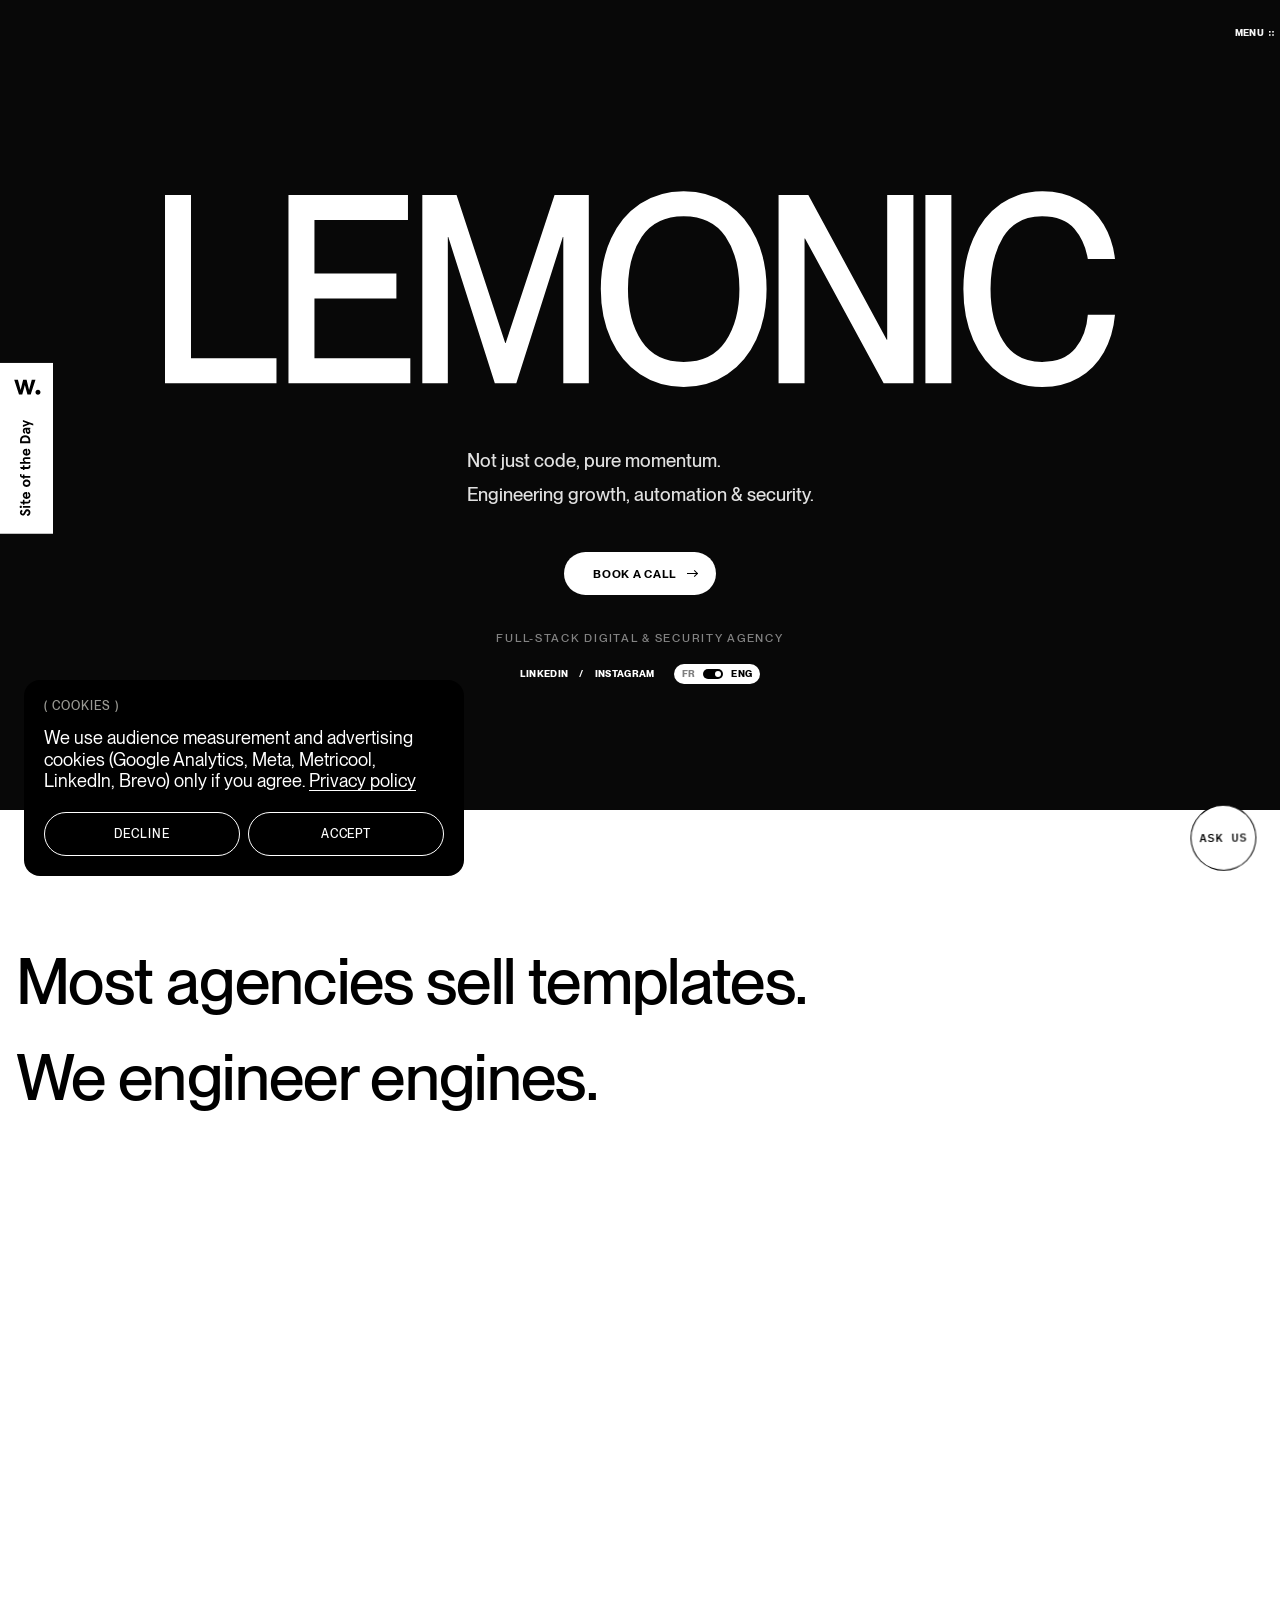
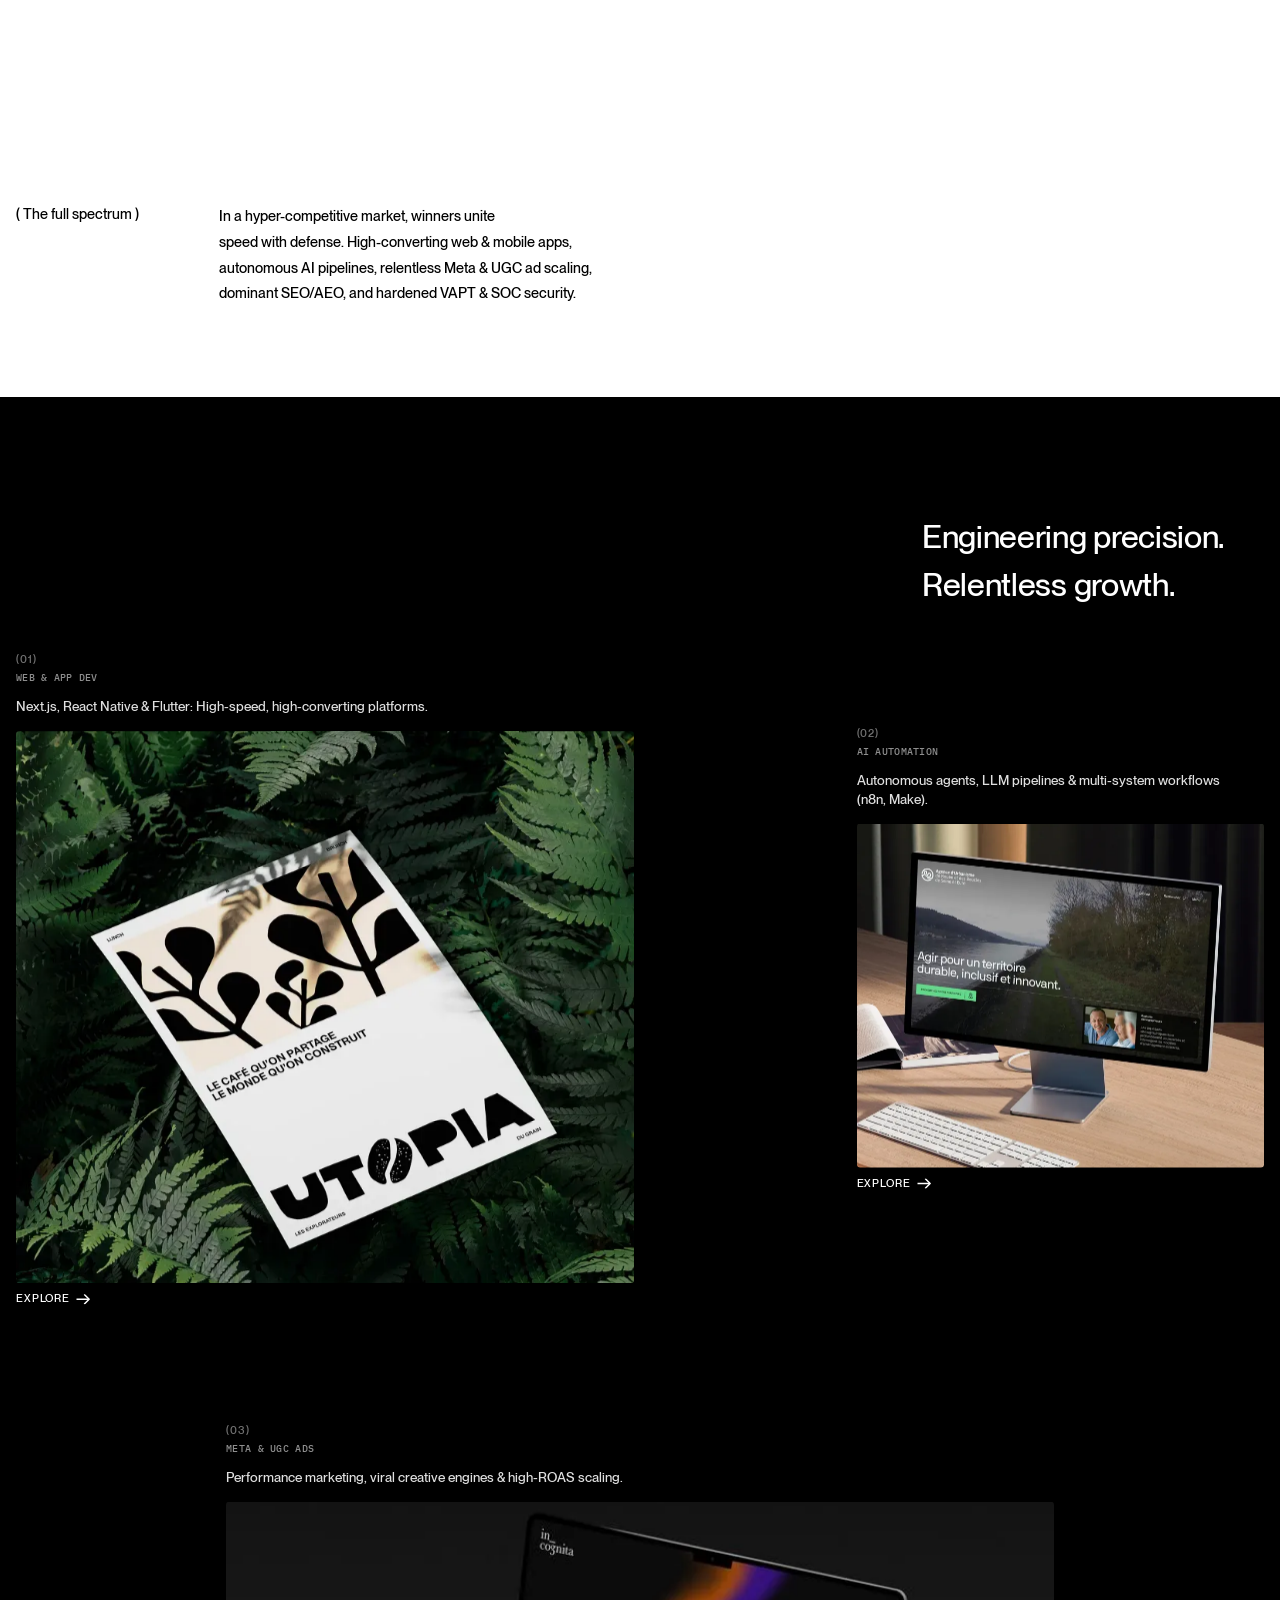
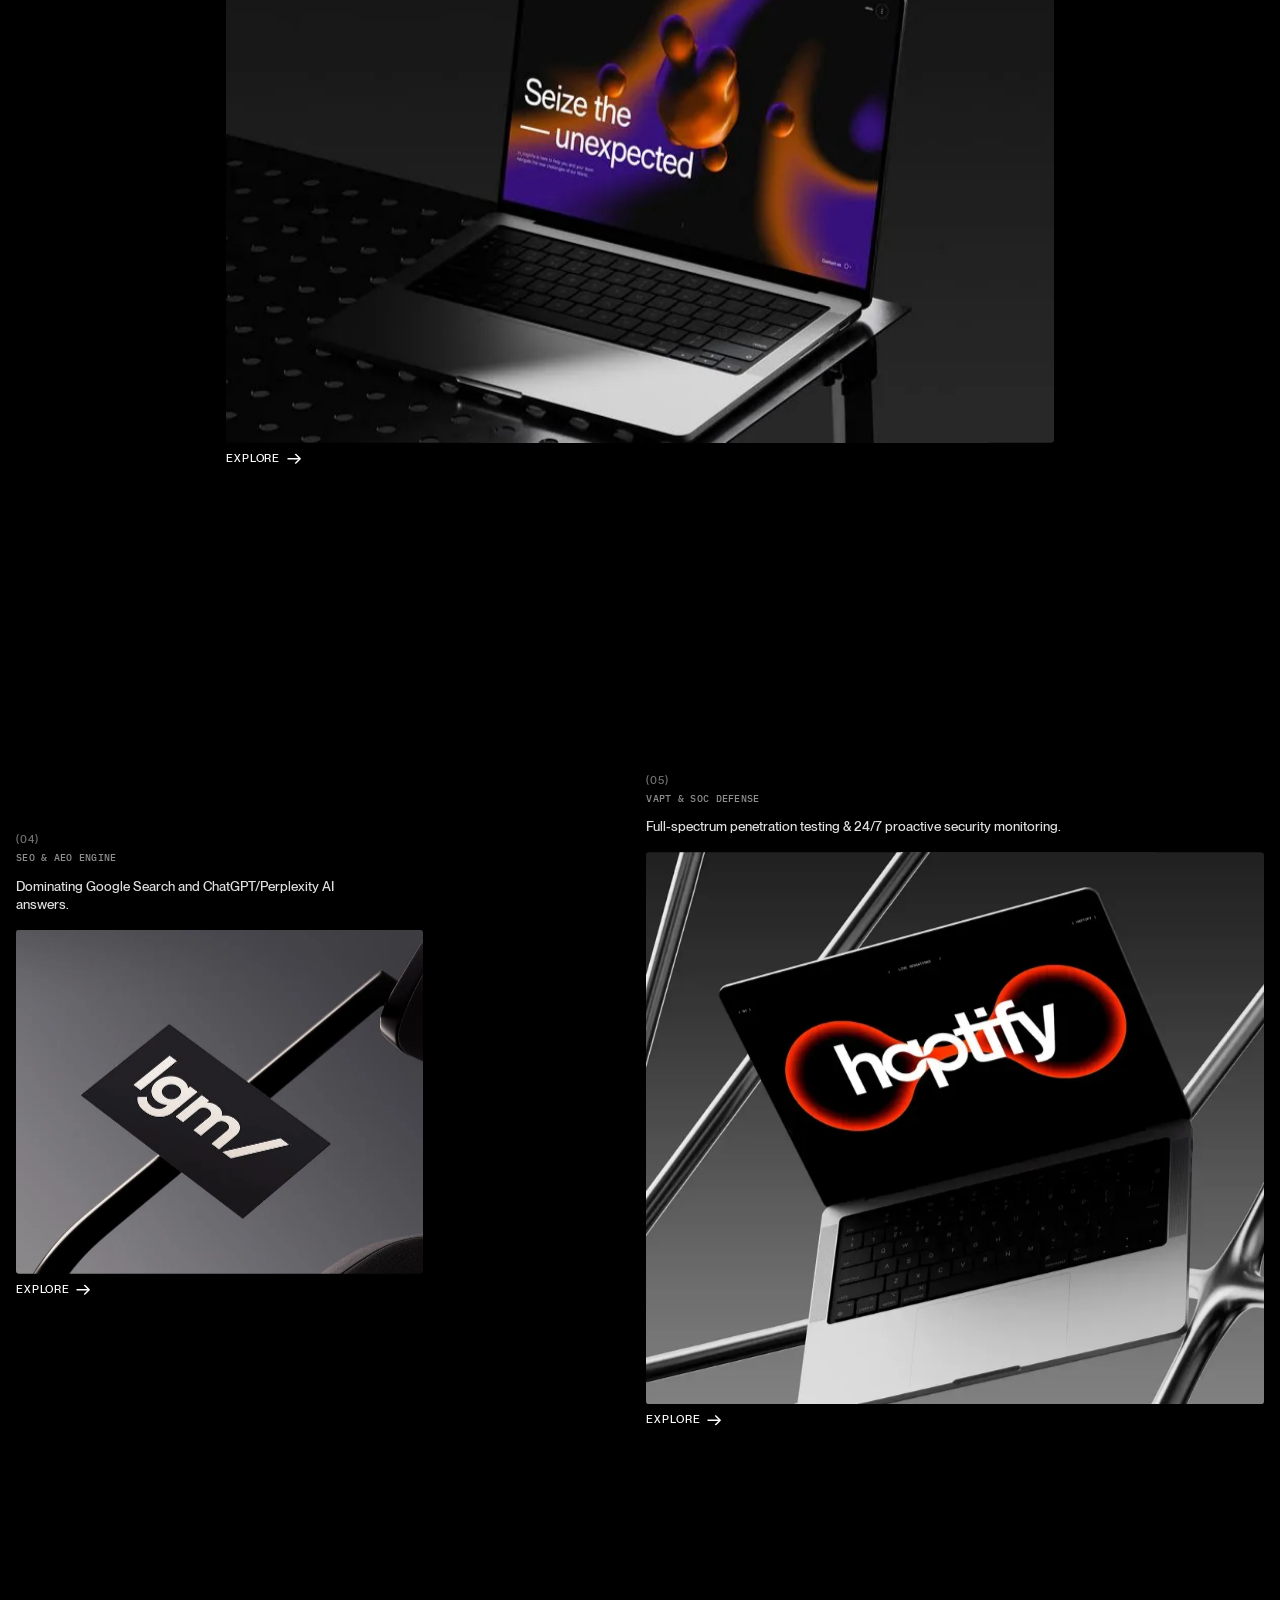
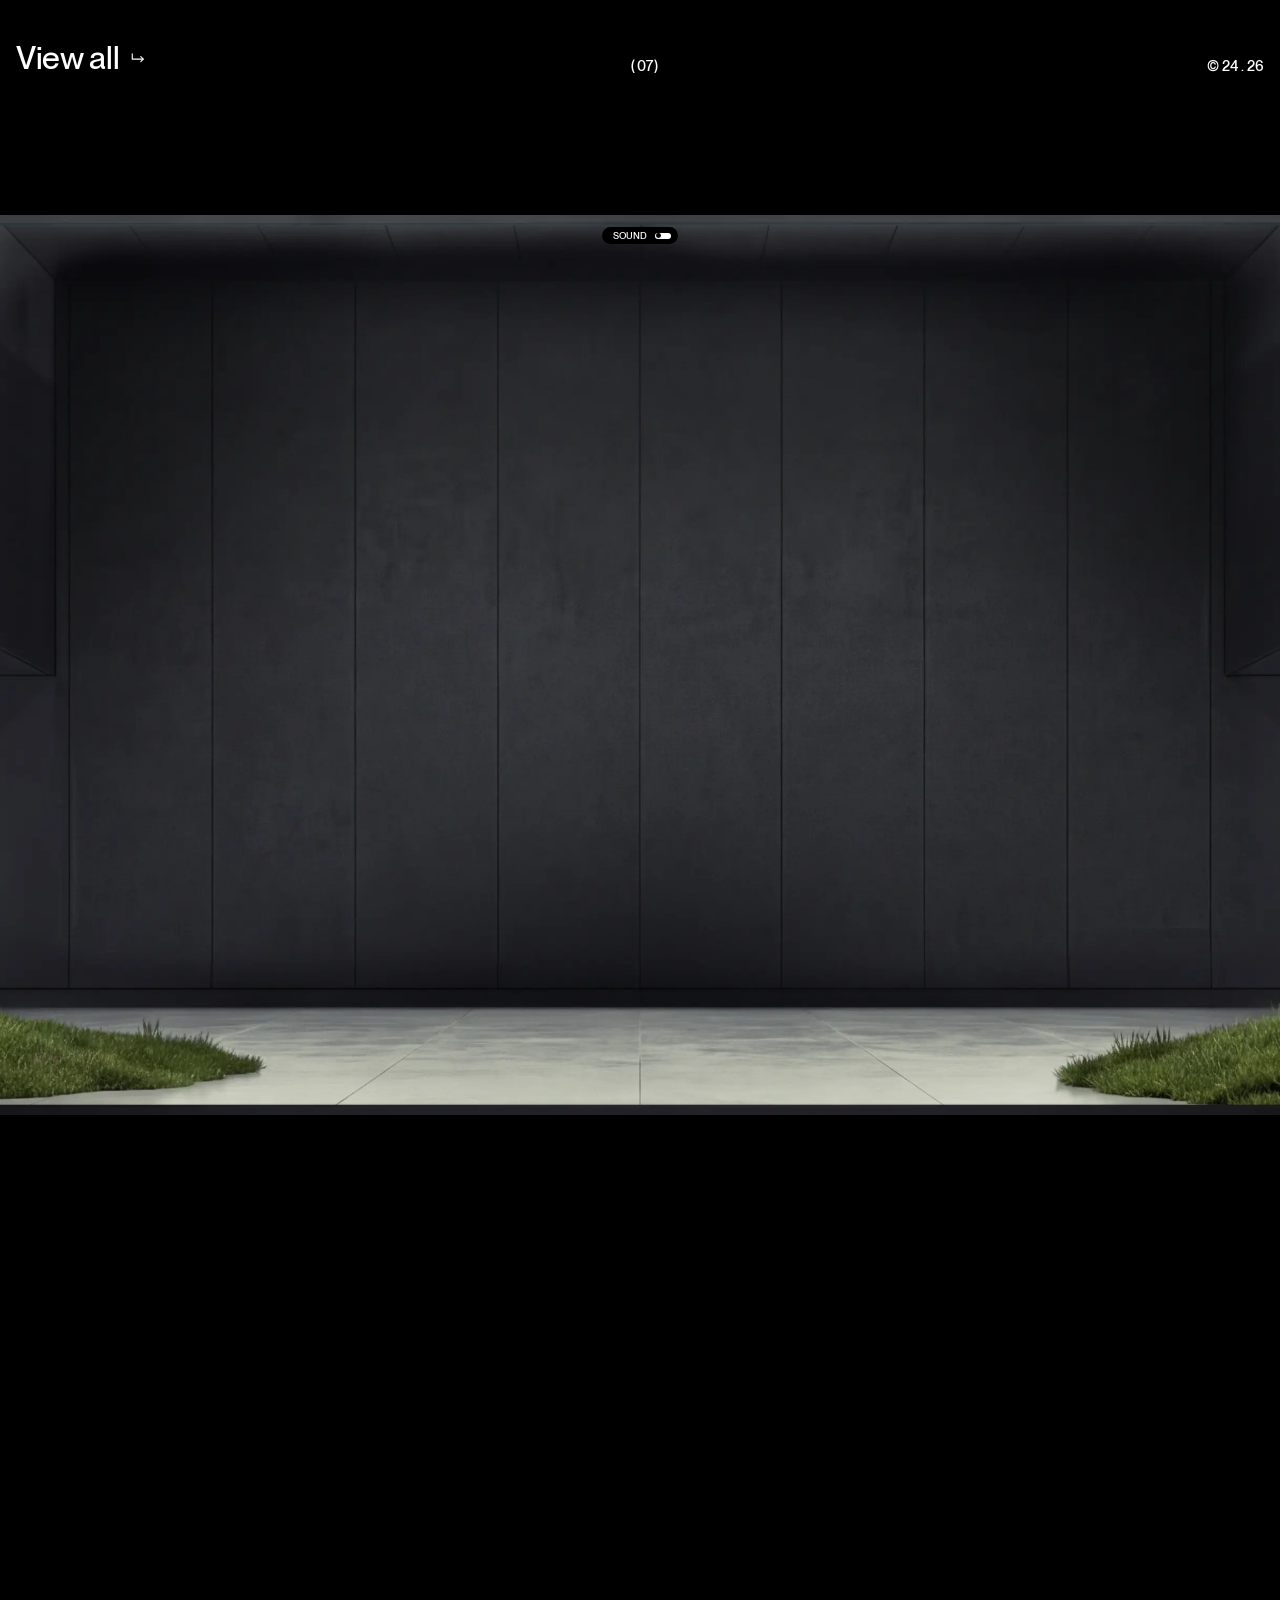
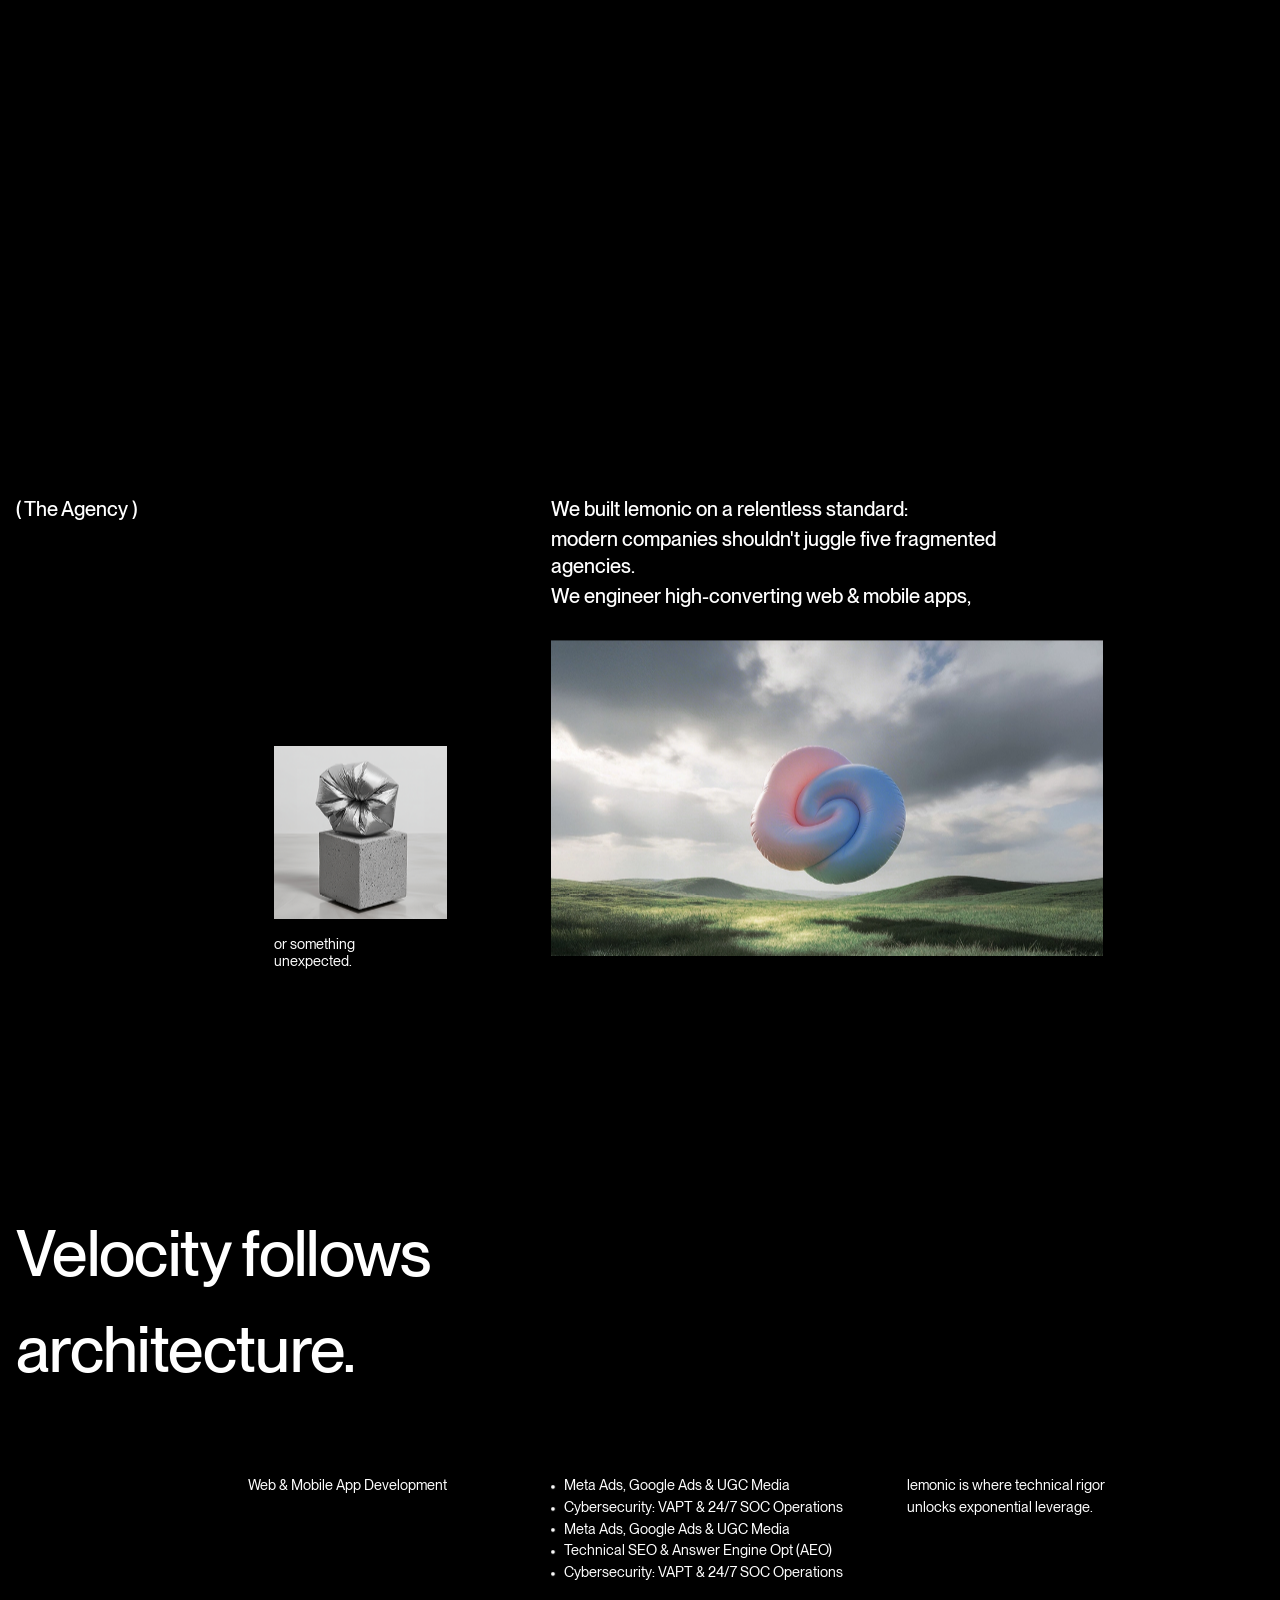
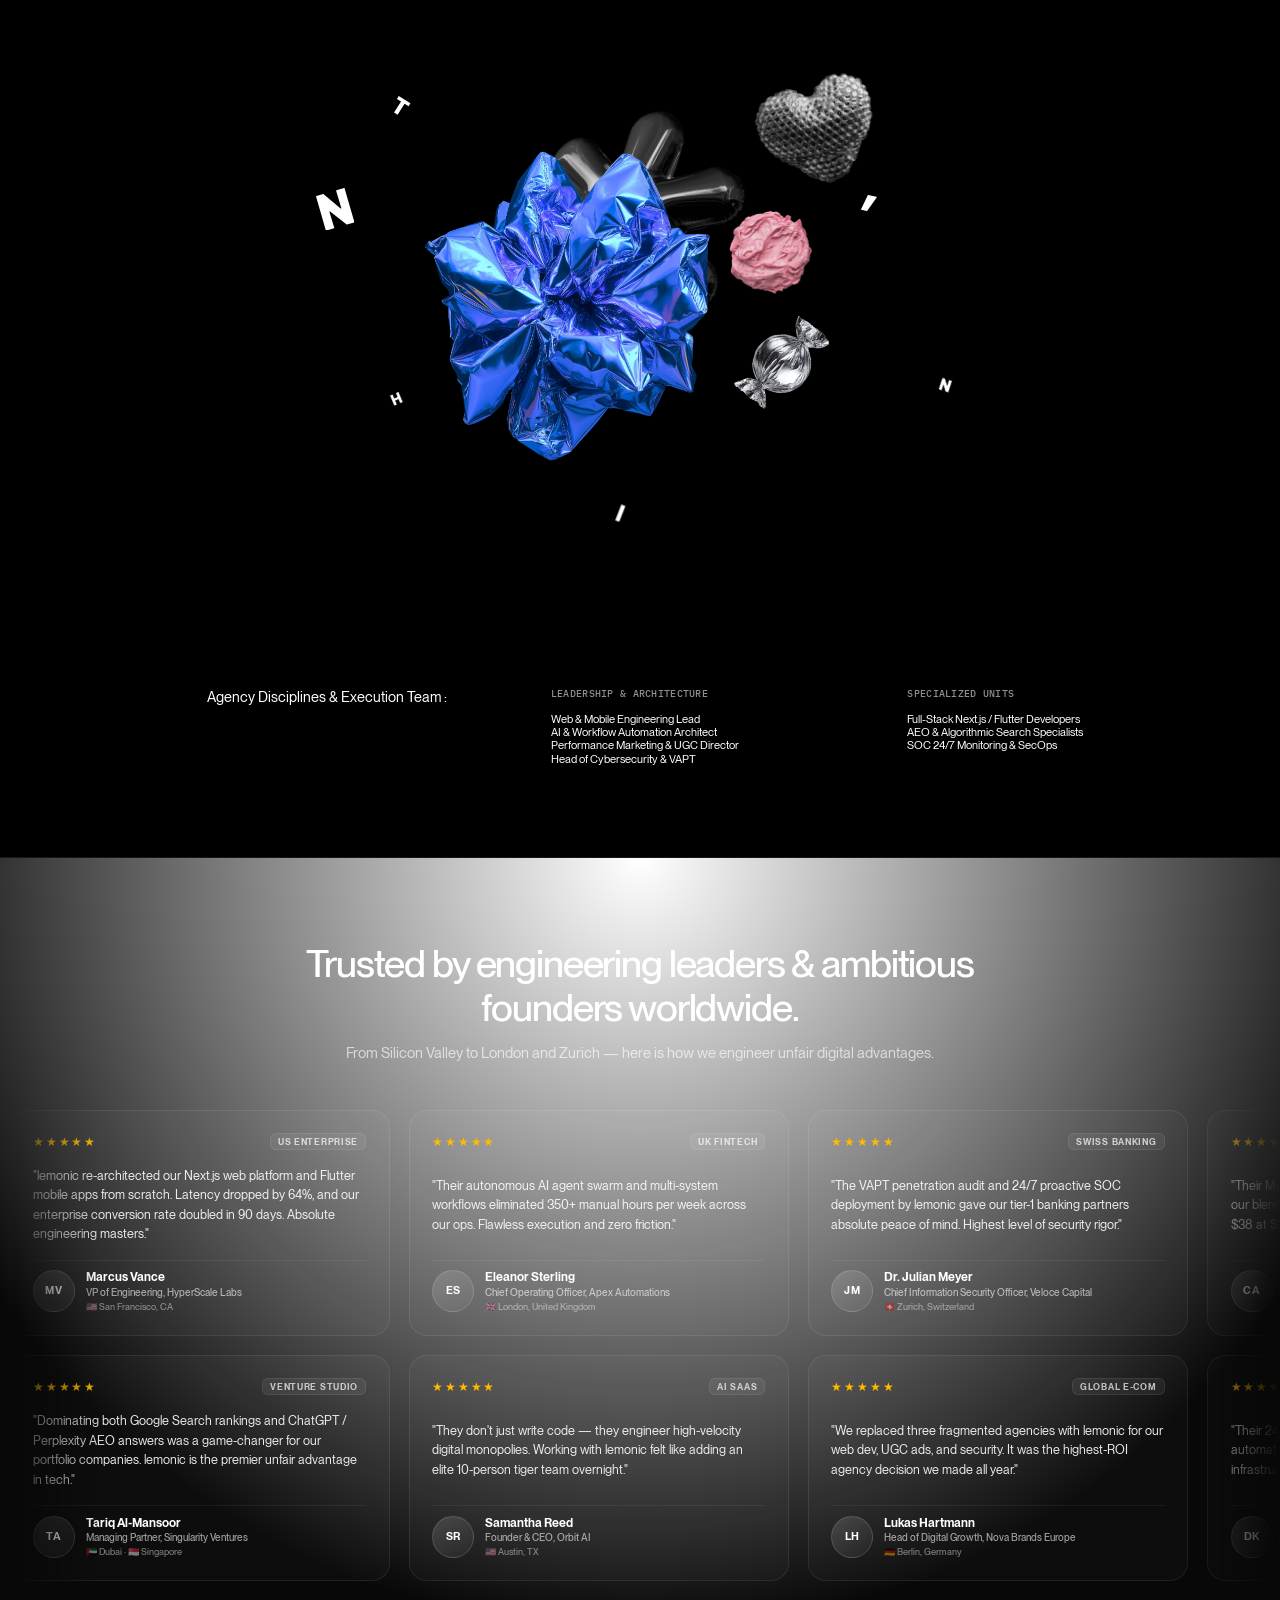
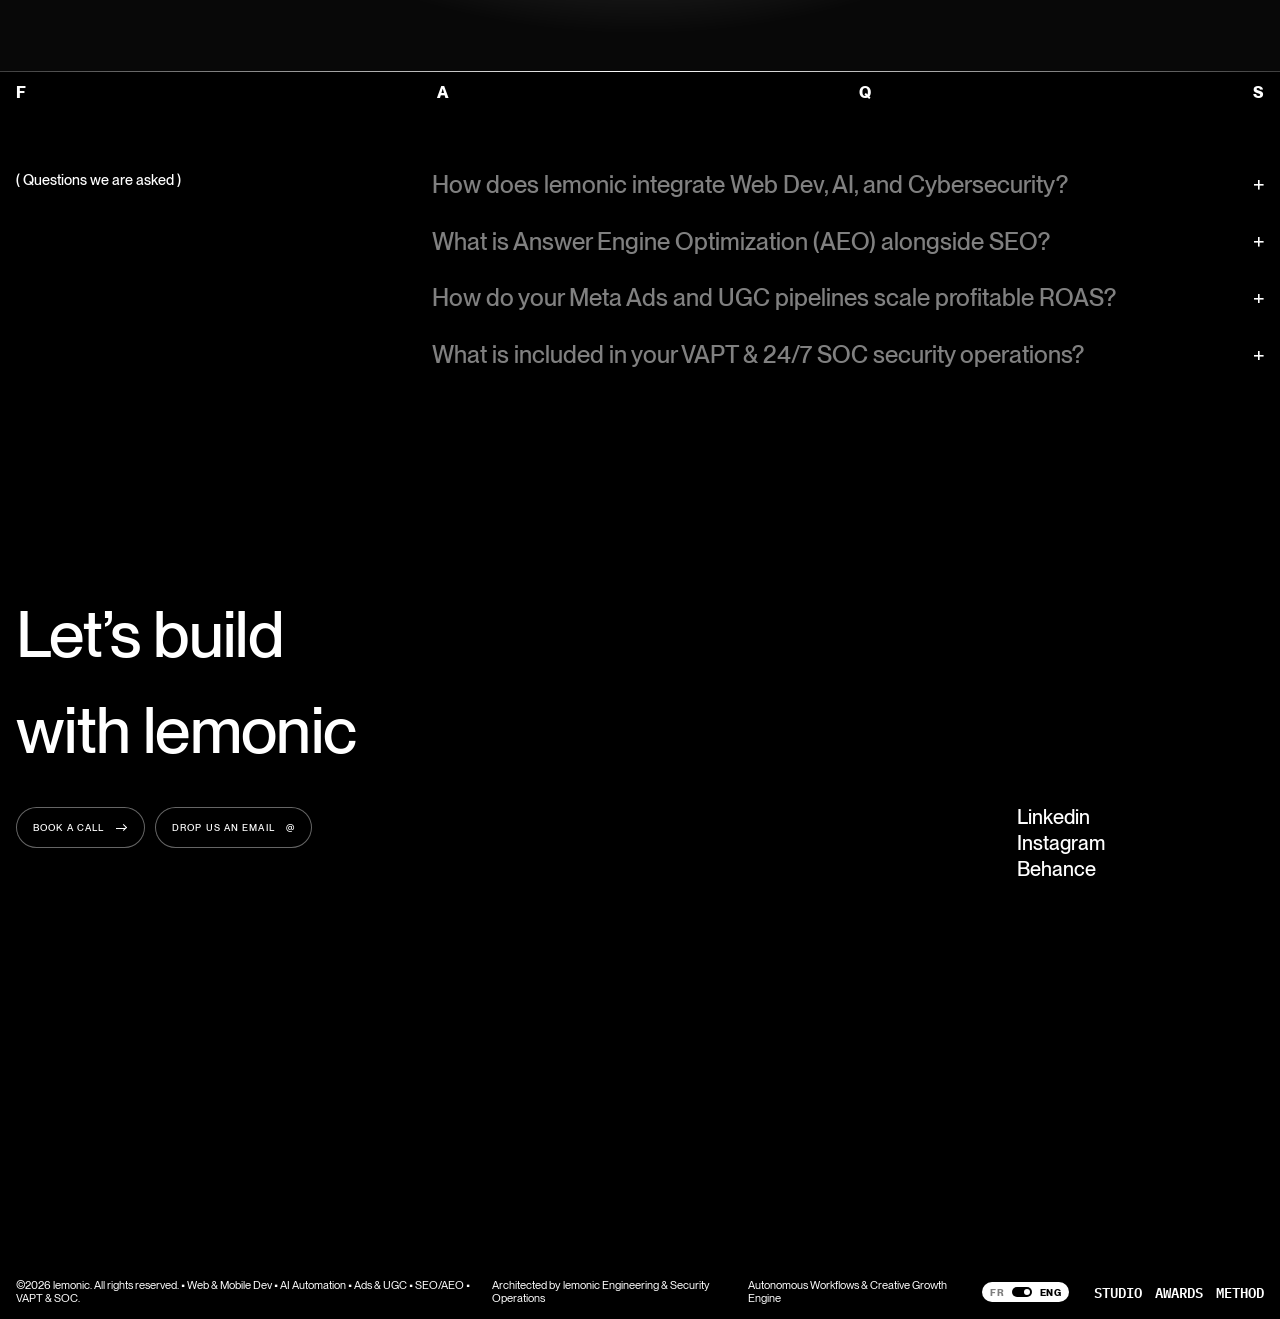
==== commit e50f6591: "revert: full rollback to stable commit c3f6ec0" ====
--- a/index.html
+++ b/index.html
@@ -110,7 +110,7 @@
   } catch (e) {}
 })();
 </script><style>.loader{display:none!important}</style>
-<style>*{-webkit-font-smoothing:antialiased;-moz-osx-font-smoothing:grayscale;-o-font-smoothing:antialiased}.loader{display:block}</style><style>html,body{overscroll-behavior-x:none;overscroll-behavior-y:auto}</style><script data-sf-original-src="https://cdn.prod.website-files.com/6a0c501c42b9751b78a9d1a7%2F689e5ba67671442434f3ca35%2F6adfb3a1a7b90ee5ba671ade%2Fchatfr-1.0.1.js" src="scripts/112.js" type="text/javascript"></script><script data-sf-original-src="https://cdn.prod.website-files.com/6a0c501c42b9751b78a9d1a7%2F689e5ba67671442434f3ca35%2F6adfb63e61417b162801f7a9%2Ftogglelangues-1.1.0.js" src="scripts/113.js" type="text/javascript"></script><style id="nothin-toggle-langues">.lang-list{flex-direction:row-reverse;align-items:center;column-gap:8px}.lang-link.w--current{padding-left:0}.lang-link:not(.w--current){opacity:.5}.lang-link:not(.w--current):hover{opacity:1}.nl-tg{position:relative;flex:none;display:block;width:20px;height:10px;border-radius:10px;background:var(--black);border:0;padding:0;margin:0;cursor:pointer}.nl-tg::after{content:"";position:absolute;left:2px;top:2px;width:6px;height:6px;border-radius:50%;background:var(--white);transition:transform .25s ease}.nl-tg.is-en::after{transform:translateX(10px)}</style><script data-sf-original-src="https://nothinv1.netlify.app/main.js" src="scripts/114.js" type="module"></script><script async="" data-sf-original-src="https://tools.noth.in/webmcp/nothin-webmcp.js" src="scripts/115.js"></script><style id="mytempCss" type="text/css">._8mqQwQ{display:none}._1TWLMK.icF5zO{opacity:0.01}</style><style>*{margin:0;padding:0;box-sizing:border-box}html{height:auto;scroll-behavior:auto}a{color:inherit;text-decoration:none;transition:opacity .3s ease}img{max-width:100%;height:auto;display:block}[line],[letter],[opacity]{opacity:0}[scale]{transform:scale(0);transform-origin:50% 50%}.line-child,.letter-child{padding-bottom:.15em}.line-mask-child-mask,.letter-mask-child-mask{margin-bottom:-.15em}.section-w{position:relative;overflow:hidden}.section-w .video-hero-bg{position:absolute;top:50%;left:0;transform:translateY(-50%);width:100%;height:auto;z-index:0}.section-w .mask-reveal-canvas{position:absolute;inset:0;z-index:1;pointer-events:none}.section-w .section.hero-home{background-color:#fff;position:relative;z-index:0}.footer-svg-w,.footer-nothin-svg{overflow:visible}.footer-nothin-svg path{will-change:transform}@media (max-width:768px){.work-list-img{grid-template-columns:1fr!important}.work-item-img{grid-column:1/-1!important;height:auto!important}.work-item-img .work-img{height:auto!important}}</style><style data-nothin-chat="true">.nw{--nw-size:64px;--nw-w:380px;--nw-h:560px;--nw-right:24px;--nw-bottom:24px;--nw-dur:620ms;--nw-ease:cubic-bezier(.22,1,.36,1);--mw:30.08px;--mh:24px;--dx:0px;--dy:0px;--nw-sans:inherit;--nw-caps:inherit;--nw-mono:"IBM Plex Mono",ui-monospace,monospace;--nw-neutral:#e3e1de;--nw-grey:#8b8b84;--nw-hair:#d7d7d1;--nw-card:16px;--nw-pill:100px;position:fixed;z-index:2147483000;right:var(--nw-right);bottom:var(--nw-bottom);width:0;height:0;font-family:var(--nw-sans);font-weight:500;font-size:14px;line-height:1.1;color:#000;transition:bottom .5s var(--nw-ease);will-change:transform}.nw,.nw *{box-sizing:border-box}.nw button:focus-visible,.nw a:focus-visible{outline:2px solid currentColor;outline-offset:3px}.nw-shell{position:absolute;right:0;bottom:0;width:var(--nw-size);height:var(--nw-size);border-radius:calc(var(--nw-size)/2);background:#fff;overflow:hidden;box-shadow:0 0 0 1px #000,0 0 0 rgba(0,0,0,0);transition:width var(--nw-dur) var(--nw-ease),height var(--nw-dur) var(--nw-ease),border-radius var(--nw-dur) var(--nw-ease),box-shadow .5s}.nw[data-state=open] .nw-shell{width:var(--nw-w);height:var(--nw-h);border-radius:var(--nw-card);box-shadow:0 0 0 1px #000,0 18px 40px rgba(0,0,0,.12)}.nw-launch{position:absolute;inset:0;border:0;padding:0;margin:0;background:transparent!important;cursor:pointer;color:inherit;border-radius:inherit;-webkit-tap-highlight-color:transparent;-webkit-appearance:none;appearance:none;outline:none}.nw:not([data-state=idle]) .nw-launch{pointer-events:none}.nw-face{position:absolute;inset:0;display:grid;place-items:center;opacity:0;transition:opacity .22s ease;pointer-events:none}.nw[data-state=idle] .nw-face{opacity:1}.nw-ask{grid-area:1/1;font-family:var(--nw-mono);font-weight:500;font-size:12px;line-height:1;letter-spacing:.08em;text-transform:uppercase;color:#000;transition:opacity .32s ease,transform .5s var(--nw-ease)}.nw-gum{grid-area:1/1;width:76%;height:76%;object-fit:contain;opacity:0;transform:scale(.5) rotate(-16deg);user-select:none;transition:opacity .3s ease,transform .65s cubic-bezier(.34,1.56,.64,1)}.nw.is-hover .nw-ask{opacity:0;transform:scale(.7)}.nw.is-hover .nw-gum{opacity:1;transform:none}.nw-mark{position:absolute;width:var(--mw);height:var(--mh);display:block;pointer-events:none;user-select:none;z-index:3;right:calc(var(--nw-w) - 20px - var(--mw));bottom:calc(var(--nw-h) - 20px - var(--mh));opacity:0;transform:translate(var(--dx),var(--dy)) scale(.55);transition:transform .22s ease,opacity .2s ease}.nw[data-state=peek] .nw-mark,.nw[data-state=closing] .nw-mark{opacity:1;transform:translate(var(--dx),var(--dy)) scale(.9)}.nw[data-state=peek] .nw-mark{transition:transform .26s cubic-bezier(.34,1.56,.64,1),opacity .18s ease}.nw[data-state=closing] .nw-mark{transition:transform var(--nw-dur) var(--nw-ease),opacity 0s}.nw[data-state=open] .nw-mark{opacity:1;transform:none;transition:transform var(--nw-dur) var(--nw-ease),opacity 0s}.nw-panel{position:absolute;right:0;bottom:0;width:var(--nw-w);height:var(--nw-h);display:flex;flex-direction:column;background:#fff;visibility:hidden;transition:visibility 0s linear var(--nw-dur)}.nw[data-state=open] .nw-panel,.nw[data-state=closing] .nw-panel{visibility:visible}.nw[data-state=open] .nw-panel{transition-delay:0s}.nw-st{opacity:0;transform:translateY(8px);transition:opacity .16s ease,transform .16s ease}.nw[data-state=open] .nw-st{opacity:1;transform:none;transition:opacity .42s ease calc(var(--nw-dur)*.3 + var(--i,0)*50ms),transform .55s var(--nw-ease) calc(var(--nw-dur)*.3 + var(--i,0)*50ms)}.nw-head{height:64px;display:flex;align-items:center;justify-content:space-between;gap:12px;padding:0 16px 0 20px;border-bottom:1px solid var(--nw-hair);flex:none}.nw-id{display:flex;align-items:center;gap:12px}.nw-id i{display:block;width:var(--mw);height:var(--mh)}.nw-mono{font-family:var(--nw-mono);font-weight:500;text-transform:uppercase;letter-spacing:.08em;font-size:12px}.nw-id .nw-mono{color:var(--nw-grey);font-size:11px}.nw-close{font-family:var(--nw-caps);font-weight:500;font-size:12px;line-height:1;text-transform:uppercase;letter-spacing:.08em;background:transparent;color:#000;border:1px solid #000;border-radius:var(--nw-pill);padding:9px 14px;cursor:pointer;transition:background .25s,color .25s}.nw-close:hover{background:#000;color:#fff}.nw-log{flex:1;overflow:auto;overscroll-behavior:contain;-webkit-overflow-scrolling:touch;padding:20px;display:flex;flex-direction:column;gap:14px;scrollbar-width:thin}.nw-msg{max-width:88%;font-family:var(--nw-sans);font-size:16px;line-height:1.2;font-weight:400;padding:12px 14px;border-radius:var(--nw-card);overflow-wrap:anywhere}.nw-msg.me{align-self:flex-end;background:#000;color:#fff;border-bottom-right-radius:4px}.nw-msg.bot{align-self:flex-start;background:var(--nw-neutral);color:#000;border-bottom-left-radius:4px}.nw-link{color:inherit;text-decoration:underline}.nw-ctas{display:flex;flex-wrap:wrap;gap:8px;margin-top:10px}.nw-cta{display:inline-block;font-family:var(--nw-caps);font-weight:500;font-size:12px;line-height:1;text-transform:uppercase;letter-spacing:.08em;color:#000;background:transparent;border:1px solid #000;border-radius:var(--nw-pill);padding:9px 14px;text-decoration:none;cursor:pointer;transition:background .25s,color .25s}.nw-cta:hover{background:#000;color:#fff}.nw-dots{display:inline-flex;gap:4px;padding:3px 0}.nw-dots b{width:5px;height:5px;border-radius:50%;background:#000;opacity:.3;animation:nwdot 1s infinite}.nw-dots b:nth-child(2){animation-delay:.15s}.nw-dots b:nth-child(3){animation-delay:.3s}@keyframes nwdot{50%{opacity:1}}.nw-form{display:flex;gap:8px;padding:12px 16px 16px;border-top:1px solid var(--nw-hair);flex:none;margin:0}.nw-form input{flex:1;min-width:0;font-family:var(--nw-sans);font-weight:400;font-size:16px;line-height:1;border:1px solid #000;border-radius:var(--nw-pill);padding:14px 18px;background:#fff;color:#000;outline:none;box-shadow:none;transition:box-shadow .2s}.nw-form input:focus,.nw-form input:focus-visible{outline:none;box-shadow:inset 0 0 0 1px #000}.nw-form input::placeholder{color:var(--nw-grey);opacity:1}.nw-form input:disabled{opacity:.6}.nw-send{font-family:var(--nw-caps);font-weight:500;font-size:12px;line-height:1;text-transform:uppercase;letter-spacing:.08em;background:#000;color:#fff;border:1px solid #000;border-radius:var(--nw-pill);padding:0 18px;cursor:pointer;transition:background .25s,color .25s}.nw-send:hover{background:#fff;color:#000}.nw-send:disabled{opacity:.6;cursor:default}.nw-fine{padding:0 20px 14px;color:var(--nw-grey);font-size:11px;letter-spacing:.08em;flex:none}@media (max-width:720px){.nw{--nw-size:56px;--nw-right:16px;--nw-bottom:16px;--nw-w:calc(100vw - 32px);--nw-h:min(72vh,560px)}}@media (prefers-reduced-motion:reduce){.nw,.nw *{animation:none!important;transition:none!important}.nw .nw-face,.nw .nw-mark,.nw .nw-panel,.nw .nw-ask,.nw .nw-gum{transition:opacity .2s linear!important}.nw .nw-mark,.nw .nw-gum{transform:none!important}.nw .nw-st{transform:none!important}.nw:not([data-state=open]) .nw-panel{opacity:0}.nw .nw-ask{filter:none!important;transform:none!important}}</style><style id="nw-lift"></style><meta content="no-referrer" name="referrer"/><style data-single-file-movable-style="">html{font-size:calc(0rem + 1vw)}@media screen and (min-width:992px){html{font-size:calc(0rem + 1vw)}}@media screen and (max-width:991px){html{font-size:1rem}}body ::-webkit-scrollbar,body::-webkit-scrollbar{display:none}body{-ms-overflow-style:none}html{scrollbar-width:none}*,*:after,*:before{margin:0;padding:0;-webkit-box-sizing:border-box;-moz-box-sizing:border-box;box-sizing:border-box}html,body{-webkit-font-smoothing:antialiased;width:100%;height:auto}input:focus,select:focus,textarea:focus,button:focus{outline:none}a{color:inherit}::selection{background-color:#121212;color:white;text-shadow:none}::-moz-selection{background-color:#121212;color:white;text-shadow:none}.form_w ::selection{background-color:#2500AD;color:#FFFFFF;text-shadow:none}.form_w ::-moz-selection{background-color:#2500AD;color:#FFFFFF;text-shadow:none}.hide{display:none!important}figure{margin:0!important;padding:0!important}.w-richtext>:not(div):first-child,.w-richtext>div:first-child>:first-child{margin-top:0!important}.w-richtext>:last-child,.w-richtext ol li:last-child,.w-richtext ul li:last-child{margin-bottom:0!important}</style><style data-single-file-movable-style="">@media screen and (max-width:991px){.hide,.hide-tablet{display:none!important}}@media screen and (max-width:767px){.hide-landscape{display:none!important}}@media screen and (max-width:479px){.hide-mobile{display:none!important}}</style><style data-single-file-movable-style="">@media (max-width:767px){#awwwards{display:none!important}}</style><style data-single-file-movable-style="">#awwwards{transition:opacity .5s cubic-bezier(.22,1,.36,1),transform .6s cubic-bezier(.22,1,.36,1)}#awwwards.is-away{opacity:0;transform:translate(-40%,-50%)!important;pointer-events:none}</style><style data-single-file-movable-style="">.nw{transition:opacity .5s cubic-bezier(.22,1,.36,1),translate .6s cubic-bezier(.22,1,.36,1)}.nw.nw-away[data-state=idle]{opacity:0;translate:40%0;pointer-events:none}</style><!-- CSP removed --><style id="lemonic-anti-clipping-fix">
+<style>*{-webkit-font-smoothing:antialiased;-moz-osx-font-smoothing:grayscale;-o-font-smoothing:antialiased}.loader{display:block}</style><style>html,body{overscroll-behavior:none}</style><script data-sf-original-src="https://cdn.prod.website-files.com/6a0c501c42b9751b78a9d1a7%2F689e5ba67671442434f3ca35%2F6adfb3a1a7b90ee5ba671ade%2Fchatfr-1.0.1.js" src="scripts/112.js" type="text/javascript"></script><script data-sf-original-src="https://cdn.prod.website-files.com/6a0c501c42b9751b78a9d1a7%2F689e5ba67671442434f3ca35%2F6adfb63e61417b162801f7a9%2Ftogglelangues-1.1.0.js" src="scripts/113.js" type="text/javascript"></script><style id="nothin-toggle-langues">.lang-list{flex-direction:row-reverse;align-items:center;column-gap:8px}.lang-link.w--current{padding-left:0}.lang-link:not(.w--current){opacity:.5}.lang-link:not(.w--current):hover{opacity:1}.nl-tg{position:relative;flex:none;display:block;width:20px;height:10px;border-radius:10px;background:var(--black);border:0;padding:0;margin:0;cursor:pointer}.nl-tg::after{content:"";position:absolute;left:2px;top:2px;width:6px;height:6px;border-radius:50%;background:var(--white);transition:transform .25s ease}.nl-tg.is-en::after{transform:translateX(10px)}</style><script data-sf-original-src="https://nothinv1.netlify.app/main.js" src="scripts/114.js" type="module"></script><script async="" data-sf-original-src="https://tools.noth.in/webmcp/nothin-webmcp.js" src="scripts/115.js"></script><style id="mytempCss" type="text/css">._8mqQwQ{display:none}._1TWLMK.icF5zO{opacity:0.01}</style><style>*{margin:0;padding:0;box-sizing:border-box}html{height:auto;scroll-behavior:auto}a{color:inherit;text-decoration:none;transition:opacity .3s ease}img{max-width:100%;height:auto;display:block}[line],[letter],[opacity]{opacity:0}[scale]{transform:scale(0);transform-origin:50% 50%}.line-child,.letter-child{padding-bottom:.15em}.line-mask-child-mask,.letter-mask-child-mask{margin-bottom:-.15em}.section-w{position:relative;overflow:hidden}.section-w .video-hero-bg{position:absolute;top:50%;left:0;transform:translateY(-50%);width:100%;height:auto;z-index:0}.section-w .mask-reveal-canvas{position:absolute;inset:0;z-index:1;pointer-events:none}.section-w .section.hero-home{background-color:#fff;position:relative;z-index:0}.footer-svg-w,.footer-nothin-svg{overflow:visible}.footer-nothin-svg path{will-change:transform}@media (max-width:768px){.work-list-img{grid-template-columns:1fr!important}.work-item-img{grid-column:1/-1!important;height:auto!important}.work-item-img .work-img{height:auto!important}}</style><style data-nothin-chat="true">.nw{--nw-size:64px;--nw-w:380px;--nw-h:560px;--nw-right:24px;--nw-bottom:24px;--nw-dur:620ms;--nw-ease:cubic-bezier(.22,1,.36,1);--mw:30.08px;--mh:24px;--dx:0px;--dy:0px;--nw-sans:inherit;--nw-caps:inherit;--nw-mono:"IBM Plex Mono",ui-monospace,monospace;--nw-neutral:#e3e1de;--nw-grey:#8b8b84;--nw-hair:#d7d7d1;--nw-card:16px;--nw-pill:100px;position:fixed;z-index:2147483000;right:var(--nw-right);bottom:var(--nw-bottom);width:0;height:0;font-family:var(--nw-sans);font-weight:500;font-size:14px;line-height:1.1;color:#000;transition:bottom .5s var(--nw-ease);will-change:transform}.nw,.nw *{box-sizing:border-box}.nw button:focus-visible,.nw a:focus-visible{outline:2px solid currentColor;outline-offset:3px}.nw-shell{position:absolute;right:0;bottom:0;width:var(--nw-size);height:var(--nw-size);border-radius:calc(var(--nw-size)/2);background:#fff;overflow:hidden;box-shadow:0 0 0 1px #000,0 0 0 rgba(0,0,0,0);transition:width var(--nw-dur) var(--nw-ease),height var(--nw-dur) var(--nw-ease),border-radius var(--nw-dur) var(--nw-ease),box-shadow .5s}.nw[data-state=open] .nw-shell{width:var(--nw-w);height:var(--nw-h);border-radius:var(--nw-card);box-shadow:0 0 0 1px #000,0 18px 40px rgba(0,0,0,.12)}.nw-launch{position:absolute;inset:0;border:0;padding:0;margin:0;background:transparent!important;cursor:pointer;color:inherit;border-radius:inherit;-webkit-tap-highlight-color:transparent;-webkit-appearance:none;appearance:none;outline:none}.nw:not([data-state=idle]) .nw-launch{pointer-events:none}.nw-face{position:absolute;inset:0;display:grid;place-items:center;opacity:0;transition:opacity .22s ease;pointer-events:none}.nw[data-state=idle] .nw-face{opacity:1}.nw-ask{grid-area:1/1;font-family:var(--nw-mono);font-weight:500;font-size:12px;line-height:1;letter-spacing:.08em;text-transform:uppercase;color:#000;transition:opacity .32s ease,transform .5s var(--nw-ease)}.nw-gum{grid-area:1/1;width:76%;height:76%;object-fit:contain;opacity:0;transform:scale(.5) rotate(-16deg);user-select:none;transition:opacity .3s ease,transform .65s cubic-bezier(.34,1.56,.64,1)}.nw.is-hover .nw-ask{opacity:0;transform:scale(.7)}.nw.is-hover .nw-gum{opacity:1;transform:none}.nw-mark{position:absolute;width:var(--mw);height:var(--mh);display:block;pointer-events:none;user-select:none;z-index:3;right:calc(var(--nw-w) - 20px - var(--mw));bottom:calc(var(--nw-h) - 20px - var(--mh));opacity:0;transform:translate(var(--dx),var(--dy)) scale(.55);transition:transform .22s ease,opacity .2s ease}.nw[data-state=peek] .nw-mark,.nw[data-state=closing] .nw-mark{opacity:1;transform:translate(var(--dx),var(--dy)) scale(.9)}.nw[data-state=peek] .nw-mark{transition:transform .26s cubic-bezier(.34,1.56,.64,1),opacity .18s ease}.nw[data-state=closing] .nw-mark{transition:transform var(--nw-dur) var(--nw-ease),opacity 0s}.nw[data-state=open] .nw-mark{opacity:1;transform:none;transition:transform var(--nw-dur) var(--nw-ease),opacity 0s}.nw-panel{position:absolute;right:0;bottom:0;width:var(--nw-w);height:var(--nw-h);display:flex;flex-direction:column;background:#fff;visibility:hidden;transition:visibility 0s linear var(--nw-dur)}.nw[data-state=open] .nw-panel,.nw[data-state=closing] .nw-panel{visibility:visible}.nw[data-state=open] .nw-panel{transition-delay:0s}.nw-st{opacity:0;transform:translateY(8px);transition:opacity .16s ease,transform .16s ease}.nw[data-state=open] .nw-st{opacity:1;transform:none;transition:opacity .42s ease calc(var(--nw-dur)*.3 + var(--i,0)*50ms),transform .55s var(--nw-ease) calc(var(--nw-dur)*.3 + var(--i,0)*50ms)}.nw-head{height:64px;display:flex;align-items:center;justify-content:space-between;gap:12px;padding:0 16px 0 20px;border-bottom:1px solid var(--nw-hair);flex:none}.nw-id{display:flex;align-items:center;gap:12px}.nw-id i{display:block;width:var(--mw);height:var(--mh)}.nw-mono{font-family:var(--nw-mono);font-weight:500;text-transform:uppercase;letter-spacing:.08em;font-size:12px}.nw-id .nw-mono{color:var(--nw-grey);font-size:11px}.nw-close{font-family:var(--nw-caps);font-weight:500;font-size:12px;line-height:1;text-transform:uppercase;letter-spacing:.08em;background:transparent;color:#000;border:1px solid #000;border-radius:var(--nw-pill);padding:9px 14px;cursor:pointer;transition:background .25s,color .25s}.nw-close:hover{background:#000;color:#fff}.nw-log{flex:1;overflow:auto;overscroll-behavior:contain;-webkit-overflow-scrolling:touch;padding:20px;display:flex;flex-direction:column;gap:14px;scrollbar-width:thin}.nw-msg{max-width:88%;font-family:var(--nw-sans);font-size:16px;line-height:1.2;font-weight:400;padding:12px 14px;border-radius:var(--nw-card);overflow-wrap:anywhere}.nw-msg.me{align-self:flex-end;background:#000;color:#fff;border-bottom-right-radius:4px}.nw-msg.bot{align-self:flex-start;background:var(--nw-neutral);color:#000;border-bottom-left-radius:4px}.nw-link{color:inherit;text-decoration:underline}.nw-ctas{display:flex;flex-wrap:wrap;gap:8px;margin-top:10px}.nw-cta{display:inline-block;font-family:var(--nw-caps);font-weight:500;font-size:12px;line-height:1;text-transform:uppercase;letter-spacing:.08em;color:#000;background:transparent;border:1px solid #000;border-radius:var(--nw-pill);padding:9px 14px;text-decoration:none;cursor:pointer;transition:background .25s,color .25s}.nw-cta:hover{background:#000;color:#fff}.nw-dots{display:inline-flex;gap:4px;padding:3px 0}.nw-dots b{width:5px;height:5px;border-radius:50%;background:#000;opacity:.3;animation:nwdot 1s infinite}.nw-dots b:nth-child(2){animation-delay:.15s}.nw-dots b:nth-child(3){animation-delay:.3s}@keyframes nwdot{50%{opacity:1}}.nw-form{display:flex;gap:8px;padding:12px 16px 16px;border-top:1px solid var(--nw-hair);flex:none;margin:0}.nw-form input{flex:1;min-width:0;font-family:var(--nw-sans);font-weight:400;font-size:16px;line-height:1;border:1px solid #000;border-radius:var(--nw-pill);padding:14px 18px;background:#fff;color:#000;outline:none;box-shadow:none;transition:box-shadow .2s}.nw-form input:focus,.nw-form input:focus-visible{outline:none;box-shadow:inset 0 0 0 1px #000}.nw-form input::placeholder{color:var(--nw-grey);opacity:1}.nw-form input:disabled{opacity:.6}.nw-send{font-family:var(--nw-caps);font-weight:500;font-size:12px;line-height:1;text-transform:uppercase;letter-spacing:.08em;background:#000;color:#fff;border:1px solid #000;border-radius:var(--nw-pill);padding:0 18px;cursor:pointer;transition:background .25s,color .25s}.nw-send:hover{background:#fff;color:#000}.nw-send:disabled{opacity:.6;cursor:default}.nw-fine{padding:0 20px 14px;color:var(--nw-grey);font-size:11px;letter-spacing:.08em;flex:none}@media (max-width:720px){.nw{--nw-size:56px;--nw-right:16px;--nw-bottom:16px;--nw-w:calc(100vw - 32px);--nw-h:min(72vh,560px)}}@media (prefers-reduced-motion:reduce){.nw,.nw *{animation:none!important;transition:none!important}.nw .nw-face,.nw .nw-mark,.nw .nw-panel,.nw .nw-ask,.nw .nw-gum{transition:opacity .2s linear!important}.nw .nw-mark,.nw .nw-gum{transform:none!important}.nw .nw-st{transform:none!important}.nw:not([data-state=open]) .nw-panel{opacity:0}.nw .nw-ask{filter:none!important;transform:none!important}}</style><style id="nw-lift"></style><meta content="no-referrer" name="referrer"/><style data-single-file-movable-style="">html{font-size:calc(0rem + 1vw)}@media screen and (min-width:992px){html{font-size:calc(0rem + 1vw)}}@media screen and (max-width:991px){html{font-size:1rem}}body ::-webkit-scrollbar,body::-webkit-scrollbar{display:none}body{-ms-overflow-style:none}html{scrollbar-width:none}*,*:after,*:before{margin:0;padding:0;-webkit-box-sizing:border-box;-moz-box-sizing:border-box;box-sizing:border-box}html,body{-webkit-font-smoothing:antialiased;width:100%;height:auto}input:focus,select:focus,textarea:focus,button:focus{outline:none}a{color:inherit}::selection{background-color:#121212;color:white;text-shadow:none}::-moz-selection{background-color:#121212;color:white;text-shadow:none}.form_w ::selection{background-color:#2500AD;color:#FFFFFF;text-shadow:none}.form_w ::-moz-selection{background-color:#2500AD;color:#FFFFFF;text-shadow:none}.hide{display:none!important}figure{margin:0!important;padding:0!important}.w-richtext>:not(div):first-child,.w-richtext>div:first-child>:first-child{margin-top:0!important}.w-richtext>:last-child,.w-richtext ol li:last-child,.w-richtext ul li:last-child{margin-bottom:0!important}</style><style data-single-file-movable-style="">@media screen and (max-width:991px){.hide,.hide-tablet{display:none!important}}@media screen and (max-width:767px){.hide-landscape{display:none!important}}@media screen and (max-width:479px){.hide-mobile{display:none!important}}</style><style data-single-file-movable-style="">@media (max-width:767px){#awwwards{display:none!important}}</style><style data-single-file-movable-style="">#awwwards{transition:opacity .5s cubic-bezier(.22,1,.36,1),transform .6s cubic-bezier(.22,1,.36,1)}#awwwards.is-away{opacity:0;transform:translate(-40%,-50%)!important;pointer-events:none}</style><style data-single-file-movable-style="">.nw{transition:opacity .5s cubic-bezier(.22,1,.36,1),translate .6s cubic-bezier(.22,1,.36,1)}.nw.nw-away[data-state=idle]{opacity:0;translate:40%0;pointer-events:none}</style><!-- CSP removed --><style id="lemonic-anti-clipping-fix">
 /* Lemonics Anti-Clipping & Full Text Visibility Engine */
 .line-mask-child-mask {
   overflow: visible !important;
@@ -159,7 +159,477 @@
   opacity: 0 !important;
 }
 </style><style id="lemonic-mobile-responsive-engine">
-/* Fixed Navigation */
+
+/* ==========================================================================
+   TRANSPARENT CLIENT TESTIMONIALS (LEMONIC LUXURY THEME)
+   ========================================================================== */
+.section.testimonials {
+  position: relative;
+  width: 100%;
+  padding: 6.5rem 0 7rem;
+  background: radial-gradient(circle at 50% 0%, rgba(255, 255, 255, 0.03) 0%, rgba(8, 8, 8, 1) 75%);
+  color: #ffffff;
+  overflow: hidden;
+  border-top: 1px solid rgba(255, 255, 255, 0.06);
+  border-bottom: 1px solid rgba(255, 255, 255, 0.06);
+}
+
+.testimonials-header {
+  max-width: 800px;
+  margin: 0 auto 3.5rem;
+  padding: 0 1.5rem;
+  text-align: center;
+}
+
+.testimonials-badge {
+  display: inline-flex;
+  align-items: center;
+  gap: 0.5rem;
+  padding: 0.35rem 0.85rem;
+  border-radius: 999px;
+  background: rgba(255, 255, 255, 0.05);
+  border: 1px solid rgba(255, 255, 255, 0.12);
+  margin-bottom: 1.25rem;
+}
+
+.badge-dot {
+  width: 6px;
+  height: 6px;
+  border-radius: 50%;
+  background: #ffffff;
+  box-shadow: 0 0 8px #ffffff;
+}
+
+.badge-text {
+  font-size: 0.75rem;
+  font-weight: 600;
+  letter-spacing: 0.12em;
+  text-transform: uppercase;
+  color: rgba(255, 255, 255, 0.85);
+}
+
+.testimonials-title {
+  font-size: clamp(2rem, 4vw, 3rem);
+  line-height: 1.15;
+  letter-spacing: -0.03em;
+  font-weight: 500;
+  color: #ffffff;
+  margin: 0 0 1rem;
+}
+
+.testimonials-sub {
+  font-size: clamp(1rem, 1.5vw, 1.15rem);
+  line-height: 1.55;
+  color: rgba(255, 255, 255, 0.65);
+  margin: 0;
+}
+
+/* Marquee Scroller */
+.testimonials-marquee-wrap {
+  display: flex;
+  flex-direction: column;
+  gap: 1.5rem;
+  width: 100%;
+  overflow: hidden;
+  mask-image: linear-gradient(to right, transparent 0%, black 8%, black 92%, transparent 100%);
+  -webkit-mask-image: linear-gradient(to right, transparent 0%, black 8%, black 92%, transparent 100%);
+}
+
+.marquee-track {
+  display: flex;
+  width: max-content;
+  user-select: none;
+}
+
+.marquee-track-left {
+  animation: lemonic-marquee-left 42s linear infinite;
+}
+
+.marquee-track-right {
+  animation: lemonic-marquee-right 45s linear infinite;
+}
+
+.marquee-track:hover {
+  animation-play-state: paused;
+}
+
+@keyframes lemonic-marquee-left {
+  0% { transform: translate3d(0, 0, 0); }
+  100% { transform: translate3d(-50%, 0, 0); }
+}
+
+@keyframes lemonic-marquee-right {
+  0% { transform: translate3d(-50%, 0, 0); }
+  100% { transform: translate3d(0, 0, 0); }
+}
+
+.marquee-content {
+  display: flex;
+  gap: 1.5rem;
+  padding: 0 0.75rem;
+}
+
+/* Cards */
+.testimonial-card {
+  width: 380px;
+  flex-shrink: 0;
+  padding: 1.75rem;
+  border-radius: 18px;
+  background: rgba(255, 255, 255, 0.025);
+  backdrop-filter: blur(14px);
+  -webkit-backdrop-filter: blur(14px);
+  border: 1px solid rgba(255, 255, 255, 0.08);
+  display: flex;
+  flex-direction: column;
+  justify-content: space-between;
+  gap: 1.25rem;
+  transition: transform 0.25s cubic-bezier(0.2, 0, 0, 1), border-color 0.25s ease, background 0.25s ease;
+}
+
+.testimonial-card:hover {
+  transform: translateY(-4px);
+  background: rgba(255, 255, 255, 0.05);
+  border-color: rgba(255, 255, 255, 0.2);
+}
+
+.card-top {
+  display: flex;
+  justify-content: space-between;
+  align-items: center;
+}
+
+.stars {
+  color: #ffbb00;
+  letter-spacing: 0.15em;
+  font-size: 0.95rem;
+}
+
+.client-badge {
+  font-size: 0.7rem;
+  font-weight: 600;
+  letter-spacing: 0.08em;
+  text-transform: uppercase;
+  padding: 0.2rem 0.55rem;
+  border-radius: 6px;
+  background: rgba(255, 255, 255, 0.06);
+  color: rgba(255, 255, 255, 0.7);
+  border: 1px solid rgba(255, 255, 255, 0.08);
+}
+
+.card-quote {
+  font-size: 0.98rem;
+  line-height: 1.55;
+  color: rgba(255, 255, 255, 0.9);
+  margin: 0;
+  font-weight: 400;
+}
+
+.client-profile {
+  display: flex;
+  align-items: center;
+  gap: 0.85rem;
+  padding-top: 0.75rem;
+  border-top: 1px solid rgba(255, 255, 255, 0.06);
+}
+
+.client-avatar {
+  width: 42px;
+  height: 42px;
+  border-radius: 50%;
+  background: linear-gradient(135deg, rgba(255, 255, 255, 0.15), rgba(255, 255, 255, 0.04));
+  border: 1px solid rgba(255, 255, 255, 0.15);
+  display: flex;
+  align-items: center;
+  justify-content: center;
+  font-weight: 600;
+  font-size: 0.85rem;
+  color: #ffffff;
+  letter-spacing: 0.05em;
+  flex-shrink: 0;
+}
+
+.client-info {
+  display: flex;
+  flex-direction: column;
+  gap: 0.15rem;
+}
+
+.client-name {
+  font-size: 0.95rem;
+  font-weight: 600;
+  color: #ffffff;
+}
+
+.client-role {
+  font-size: 0.78rem;
+  color: rgba(255, 255, 255, 0.6);
+  line-height: 1.25;
+}
+
+.client-location {
+  font-size: 0.72rem;
+  color: rgba(255, 255, 255, 0.45);
+  margin-top: 0.15rem;
+}
+
+@media (max-width: 991px) {
+  .section.testimonials {
+    padding: 4.5rem 0 5rem !important;
+  }
+  .testimonials-header {
+    margin-bottom: 2.5rem !important;
+  }
+  .testimonial-card {
+    width: 310px !important;
+    padding: 1.35rem !important;
+  }
+  .card-quote {
+    font-size: 0.9rem !important;
+    line-height: 1.5 !important;
+  }
+}
+
+
+
+/* ==========================================================================
+   PERFORMANCE & INSTANT HERO ENGINE (Zero Lag, No 300vh Scroll-Trap)
+   ========================================================================== */
+.section-w {
+  position: relative !important;
+  width: 100% !important;
+  min-height: 90vh !important;
+  height: auto !important;
+  margin-top: 0 !important;
+  display: flex !important;
+  flex-direction: column !important;
+  justify-content: center !important;
+  align-items: center !important;
+  background: #080808 !important;
+  overflow: visible !important;
+  padding-top: 7rem !important;
+  padding-bottom: 4rem !important;
+}
+
+.section-w .mask-reveal-canvas,
+.section-w .video-hero-bg {
+  display: none !important;
+}
+
+.section.showreel {
+  margin-top: 0 !important;
+}
+
+.section-fake-hero {
+  position: static !important;
+  height: auto !important;
+  margin: 0 !important;
+  width: 100% !important;
+  max-width: 1200px !important;
+  padding: 0 2rem !important;
+  mix-blend-mode: normal !important;
+  display: flex !important;
+  flex-direction: column !important;
+  align-items: center !important;
+  text-align: center !important;
+}
+
+.section.hero-home {
+  order: -1 !important;
+  width: 100% !important;
+  height: auto !important;
+  min-height: auto !important;
+  padding: 1rem 0 3rem !important;
+  display: flex !important;
+  justify-content: center !important;
+  align-items: center !important;
+  background: transparent !important;
+}
+
+.nothin-hero-w {
+  width: 100% !important;
+  max-width: 950px !important;
+  margin: 0 auto !important;
+  display: flex !important;
+  justify-content: center !important;
+  overflow: visible !important;
+}
+
+.nothin-hero-svg {
+  visibility: visible !important;
+  display: block !important;
+  width: 100% !important;
+  max-width: 950px !important;
+  height: auto !important;
+  color: #ffffff !important;
+  opacity: 1 !important;
+}
+
+.nothin-hero-svg path {
+  visibility: visible !important;
+  opacity: 1 !important;
+  transform: none !important;
+  fill: #ffffff !important;
+}
+
+.div-block {
+  display: flex !important;
+  flex-direction: column !important;
+  align-items: center !important;
+  text-align: center !important;
+  width: 100% !important;
+  max-width: 650px !important;
+  margin: 0 auto !important;
+}
+
+.div-block .p-l {
+  font-size: clamp(1.15rem, 2vw, 1.45rem) !important;
+  line-height: 1.5 !important;
+  text-align: center !important;
+  color: rgba(255, 255, 255, 0.88) !important;
+}
+
+.div-block .btn {
+  width: auto !important;
+  display: inline-flex !important;
+  align-items: center !important;
+  justify-content: center !important;
+  gap: 0.75rem !important;
+  padding: 0.95rem 2.25rem !important;
+  border-radius: 999px !important;
+  background: #ffffff !important;
+  color: #000000 !important;
+  margin-top: 1.5rem !important;
+  text-decoration: none !important;
+  transition: transform 0.2s ease, box-shadow 0.2s ease !important;
+}
+
+.div-block .btn:hover {
+  transform: translateY(-2px) scale(1.02) !important;
+  box-shadow: 0 12px 30px rgba(255, 255, 255, 0.2) !important;
+}
+
+.div-block .btn .btn__text-p {
+  color: #000000 !important;
+  font-weight: 600 !important;
+  text-transform: uppercase !important;
+  letter-spacing: 0.06em !important;
+  font-size: 0.9rem !important;
+}
+
+.div-block .btn .arrow-w {
+  filter: invert(1) !important;
+}
+
+.link-hero-bottom-w {
+  margin-top: 3rem !important;
+  display: flex !important;
+  flex-direction: column !important;
+  align-items: center !important;
+  gap: 1.25rem !important;
+  text-align: center !important;
+}
+
+.link-hero-bottom-w .h1 {
+  font-size: 0.9rem !important;
+  text-transform: uppercase !important;
+  letter-spacing: 0.15em !important;
+  color: rgba(255, 255, 255, 0.5) !important;
+}
+
+.link-hero-lang-w {
+  display: flex !important;
+  align-items: center !important;
+  justify-content: center !important;
+  gap: 1.5rem !important;
+}
+
+
+/* ==========================================================================
+   LEMONIC GLOBAL RESPONSIVE & MOBILE ENGINE
+   ========================================================================== */
+
+/* Universal Responsive Rules */
+*, *::before, *::after {
+  box-sizing: border-box;
+}
+
+html, body {
+  width: 100%;
+  max-width: 100%;
+  overflow-x: hidden !important;
+  -webkit-text-size-adjust: 100%;
+}
+
+/* Ensure no text is hidden by split-type masks */
+.line-mask-child-mask {
+  overflow: visible !important;
+  clip-path: none !important;
+  margin-bottom: 0 !important;
+  height: auto !important;
+}
+.line-child {
+  transform: none !important;
+  opacity: 1 !important;
+  visibility: visible !important;
+  display: block !important;
+  padding-bottom: 0.15em !important;
+  white-space: normal !important;
+}
+[line], [letter], [opacity], [scale] {
+  opacity: 1 !important;
+  visibility: visible !important;
+}
+
+/* Base Work Item Styling (Desktop) */
+.work-item-inner {
+  display: flex;
+  flex-direction: column;
+  width: 100%;
+}
+.work-item-num {
+  font-family: inherit;
+  font-size: 0.85rem;
+  letter-spacing: 0.08em;
+  color: rgba(255, 255, 255, 0.45);
+  margin-bottom: 0.5rem;
+}
+.work-card-explore {
+  display: inline-flex;
+  align-items: center;
+  gap: 0.5rem;
+  font-size: 0.85rem;
+  font-weight: 500;
+  letter-spacing: 0.08em;
+  text-transform: uppercase;
+  color: #ffffff;
+  margin-top: 0.75rem;
+}
+
+/* ==========================================================================
+   TABLET & MOBILE (max-width: 991px)
+   ========================================================================== */
+@media screen and (max-width: 991px) {
+  /* Spacers */
+  .space-150, .space-100, .space-87, .space-65 {
+    height: 2.25rem !important;
+  }
+  .space-12 {
+    height: 0.75rem !important;
+  }
+
+  /* Containers */
+  .container, 
+  .container.works, 
+  .container.hero-home, 
+  .container.showreel, 
+  .container.footer-c {
+    padding-left: 1.25rem !important;
+    padding-right: 1.25rem !important;
+    width: 100% !important;
+    max-width: 100% !important;
+  }
+
+  /* Fixed Navigation */
   .nav-boiler {
     mix-blend-mode: normal !important;
     padding: 0.85rem 1.25rem !important;
@@ -283,7 +753,7 @@
 
   .nothin-hero-w {
     width: 100% !important;
-    max-width: 950px !important;
+    max-width: 330px !important;
     margin: 0 auto !important;
     display: flex !important;
     justify-content: center !important;
@@ -1493,7 +1963,4 @@
   setInterval(update, 200);
 })();
 </script>
-<script data-sf-original-src="https://cdn.prod.website-files.com/6a0c501c42b9751b78a9d1a7%2F689e5ba67671442434f3ca35%2F6ad629fcd3431332ab8fe4bc%2Fnothinwebmcp-1.0.0.js" src="scripts/120.js" type="text/javascript"></script><script data-sf-original-src="https://cdn.prod.website-files.com/6a0c501c42b9751b78a9d1a7%2F689e5ba67671442434f3ca35%2F6adfb193ff928009b213a916%2Fasklauncherlift-1.0.2.js" src="scripts/121.js" type="text/javascript"></script><script>(function(){function c(){var b=a.contentDocument||(a.contentWindow&&a.contentWindow.document);if(b){var d=b.createElement('script');d.innerHTML="window.__CF$cv$params={r:'a5141c0e8a3dfdab',t:'MTc5MzEyOTM2Ng=='};var a=document.createElement('script');a.src='/cdn-cgi/challenge-platform/scripts/jsd/main.js';document.getElementsByTagName('head')[0].appendChild(a);";b.getElementsByTagName('head')[0].appendChild(d)}}if(document.body){var a=document.createElement('iframe');a.height=1;a.width=1;a.style.position='absolute';a.style.top=0;a.style.left=0;a.style.border='none';a.style.visibility='hidden';document.body.appendChild(a);if('loading'!==document.readyState)c();else if(window.addEventListener)document.addEventListener('DOMContentLoaded',c);else{var e=document.onreadystatechange||function(){};document.onreadystatechange=function(b){e(b);'loading'!==document.readyState&&(document.onreadystatechange=e,c())}}}})();</script><div class="nw" data-state="idle" style="--nw-dur:620ms;--nw-ease:cubic-bezier(.22,1,.36,1);--dx:312.96px;--dy:496px;transform:translate3d(-0.119px,-6.643px,0px) rotate(-0.808deg)"><div class="nw-shell"><button aria-controls="nw-panel" aria-expanded="false" aria-label="Ask lemonic" class="nw-launch" type="button"><span aria-hidden="true" class="nw-face"><span class="nw-ask">ASK US</span><img alt="" class="nw-gum"/></span></button><img alt="" class="nw-mark"/><section aria-label="AI ASSISTANT" class="nw-panel" data-lenis-prevent="" id="nw-panel" inert="" role="dialog"><div class="nw-head nw-st" style="--i:0"><div class="nw-id"><i></i><span class="nw-mono">AI assistant</span></div><button class="nw-close" type="button">Close</button></div><div aria-live="polite" class="nw-log" role="log"></div><form class="nw-form nw-st" style="--i:3"><input aria-label="Type your question" autocomplete="off" maxlength="2000" placeholder="Type your question" type="text" value=""/><button class="nw-send" type="submit">Send</button></form><div class="nw-fine nw-mono nw-st" style="--i:4">Instant answers on Web Dev, AI Automations, Ads, SEO/AEO, and Cybersecurity.</div></section></div></div><style></style><script>(function Ep(e,n,t=!1,a={}){const o=n+"-start ",i=n+"-end ",r=n+"-recreated";e.currentScript&&e.currentScript.remove();const s=[];a.rootElement?s.push(a.rootElement):e.body&&function e(n){s.push(n),n.querySelectorAll("*").forEach(n=>{n.shadowRoot&&e(n.shadowRoot)})}(e.body),s.forEach(s=>{!function(n){const a=[],s=e.createTreeWalker(n,128);for(;s.nextNode();)s.currentNode.data.startsWith(o)&&a.push(s.currentNode);a.forEach(n=>{const a=n.data.indexOf(" ",o.length);let s,l;if(-1!=a){const e=n.data.substring(o.length,a);for(s=n.nextSibling;s&&(8!=s.nodeType||s.data!=i+e);)s=s.nextSibling;try{l=globalThis.JSON.parse(decodeURIComponent(n.data.substring(a+1)))}catch{}}if(s&&l){const a=e.createElement(l.tag);for(l.attributes.forEach(([e,n])=>{try{a.setAttribute(e,n)}catch{}}),t&&a.setAttribute(r,""),n.before(a);n.nextSibling!=s;)a.appendChild(n.nextSibling);n.remove(),s.remove()}})}(s),a.recreateOnly||function(e){const o={},i=[];e.getAttribute?s(e):Array.from(e.children).forEach(s);function r(e){return e.getAttribute(n).split(".").slice(0,-1).join(".")}function s(e){const t=e.getAttribute(n);t&&(t in o||(o[t]=e),i.push(e)),Array.from(e.children).forEach(s)}i.forEach(e=>{const i=e.getAttribute(n),s=o[i];if(s!=e)t&&!a.mergeCopies||(s.contains(e)?e.replaceWith(...e.childNodes):(s.append(...e.childNodes),e.remove()));else{const t=i.split(".");if(t.length>1){const a=t.slice(0,-1).join("."),i=o[a];if(i&&e.parentElement!==i&&!e.contains(i)){const t=[];let s=e.nextSibling;for(;s&&1!=s.nodeType;)t.push(s),s=s.nextSibling;i.appendChild(e),s&&o[s.getAttribute(n)]===s&&r(s)==a&&i.append(...t)}}}})}(s)}),t||s.forEach(e=>{const t=Array.from(e.querySelectorAll("["+n+"]"));e.getAttribute&&e.getAttribute(n)&&t.push(e),t.forEach(e=>e.removeAttribute(n))})})(document, "data-sf-nesting-track-id");</script>
-
-
-</body></html>+<script data-sf-original-src="https://cdn.prod.website-files.com/6a0c501c42b9751b78a9d1a7%2F689e5ba67671442434f3ca35%2F6ad629fcd3431332ab8fe4bc%2Fnothinwebmcp-1.0.0.js" src="scripts/120.js" type="text/javascript"></script><script data-sf-original-src="https://cdn.prod.website-files.com/6a0c501c42b9751b78a9d1a7%2F689e5ba67671442434f3ca35%2F6adfb193ff928009b213a916%2Fasklauncherlift-1.0.2.js" src="scripts/121.js" type="text/javascript"></script><script>(function(){function c(){var b=a.contentDocument||(a.contentWindow&&a.contentWindow.document);if(b){var d=b.createElement('script');d.innerHTML="window.__CF$cv$params={r:'a5141c0e8a3dfdab',t:'MTc5MzEyOTM2Ng=='};var a=document.createElement('script');a.src='/cdn-cgi/challenge-platform/scripts/jsd/main.js';document.getElementsByTagName('head')[0].appendChild(a);";b.getElementsByTagName('head')[0].appendChild(d)}}if(document.body){var a=document.createElement('iframe');a.height=1;a.width=1;a.style.position='absolute';a.style.top=0;a.style.left=0;a.style.border='none';a.style.visibility='hidden';document.body.appendChild(a);if('loading'!==document.readyState)c();else if(window.addEventListener)document.addEventListener('DOMContentLoaded',c);else{var e=document.onreadystatechange||function(){};document.onreadystatechange=function(b){e(b);'loading'!==document.readyState&&(document.onreadystatechange=e,c())}}}})();</script><div class="nw" data-state="idle" style="--nw-dur:620ms;--nw-ease:cubic-bezier(.22,1,.36,1);--dx:312.96px;--dy:496px;transform:translate3d(-0.119px,-6.643px,0px) rotate(-0.808deg)"><div class="nw-shell"><button aria-controls="nw-panel" aria-expanded="false" aria-label="Ask lemonic" class="nw-launch" type="button"><span aria-hidden="true" class="nw-face"><span class="nw-ask">ASK US</span><img alt="" class="nw-gum"/></span></button><img alt="" class="nw-mark"/><section aria-label="AI ASSISTANT" class="nw-panel" data-lenis-prevent="" id="nw-panel" inert="" role="dialog"><div class="nw-head nw-st" style="--i:0"><div class="nw-id"><i></i><span class="nw-mono">AI assistant</span></div><button class="nw-close" type="button">Close</button></div><div aria-live="polite" class="nw-log" role="log"></div><form class="nw-form nw-st" style="--i:3"><input aria-label="Type your question" autocomplete="off" maxlength="2000" placeholder="Type your question" type="text" value=""/><button class="nw-send" type="submit">Send</button></form><div class="nw-fine nw-mono nw-st" style="--i:4">Instant answers on Web Dev, AI Automations, Ads, SEO/AEO, and Cybersecurity.</div></section></div></div><style></style><script>(function Ep(e,n,t=!1,a={}){const o=n+"-start ",i=n+"-end ",r=n+"-recreated";e.currentScript&&e.currentScript.remove();const s=[];a.rootElement?s.push(a.rootElement):e.body&&function e(n){s.push(n),n.querySelectorAll("*").forEach(n=>{n.shadowRoot&&e(n.shadowRoot)})}(e.body),s.forEach(s=>{!function(n){const a=[],s=e.createTreeWalker(n,128);for(;s.nextNode();)s.currentNode.data.startsWith(o)&&a.push(s.currentNode);a.forEach(n=>{const a=n.data.indexOf(" ",o.length);let s,l;if(-1!=a){const e=n.data.substring(o.length,a);for(s=n.nextSibling;s&&(8!=s.nodeType||s.data!=i+e);)s=s.nextSibling;try{l=globalThis.JSON.parse(decodeURIComponent(n.data.substring(a+1)))}catch{}}if(s&&l){const a=e.createElement(l.tag);for(l.attributes.forEach(([e,n])=>{try{a.setAttribute(e,n)}catch{}}),t&&a.setAttribute(r,""),n.before(a);n.nextSibling!=s;)a.appendChild(n.nextSibling);n.remove(),s.remove()}})}(s),a.recreateOnly||function(e){const o={},i=[];e.getAttribute?s(e):Array.from(e.children).forEach(s);function r(e){return e.getAttribute(n).split(".").slice(0,-1).join(".")}function s(e){const t=e.getAttribute(n);t&&(t in o||(o[t]=e),i.push(e)),Array.from(e.children).forEach(s)}i.forEach(e=>{const i=e.getAttribute(n),s=o[i];if(s!=e)t&&!a.mergeCopies||(s.contains(e)?e.replaceWith(...e.childNodes):(s.append(...e.childNodes),e.remove()));else{const t=i.split(".");if(t.length>1){const a=t.slice(0,-1).join("."),i=o[a];if(i&&e.parentElement!==i&&!e.contains(i)){const t=[];let s=e.nextSibling;for(;s&&1!=s.nodeType;)t.push(s),s=s.nextSibling;i.appendChild(e),s&&o[s.getAttribute(n)]===s&&r(s)==a&&i.append(...t)}}}})}(s)}),t||s.forEach(e=>{const t=Array.from(e.querySelectorAll("["+n+"]"));e.getAttribute&&e.getAttribute(n)&&t.push(e),t.forEach(e=>e.removeAttribute(n))})})(document, "data-sf-nesting-track-id");</script></body></html>
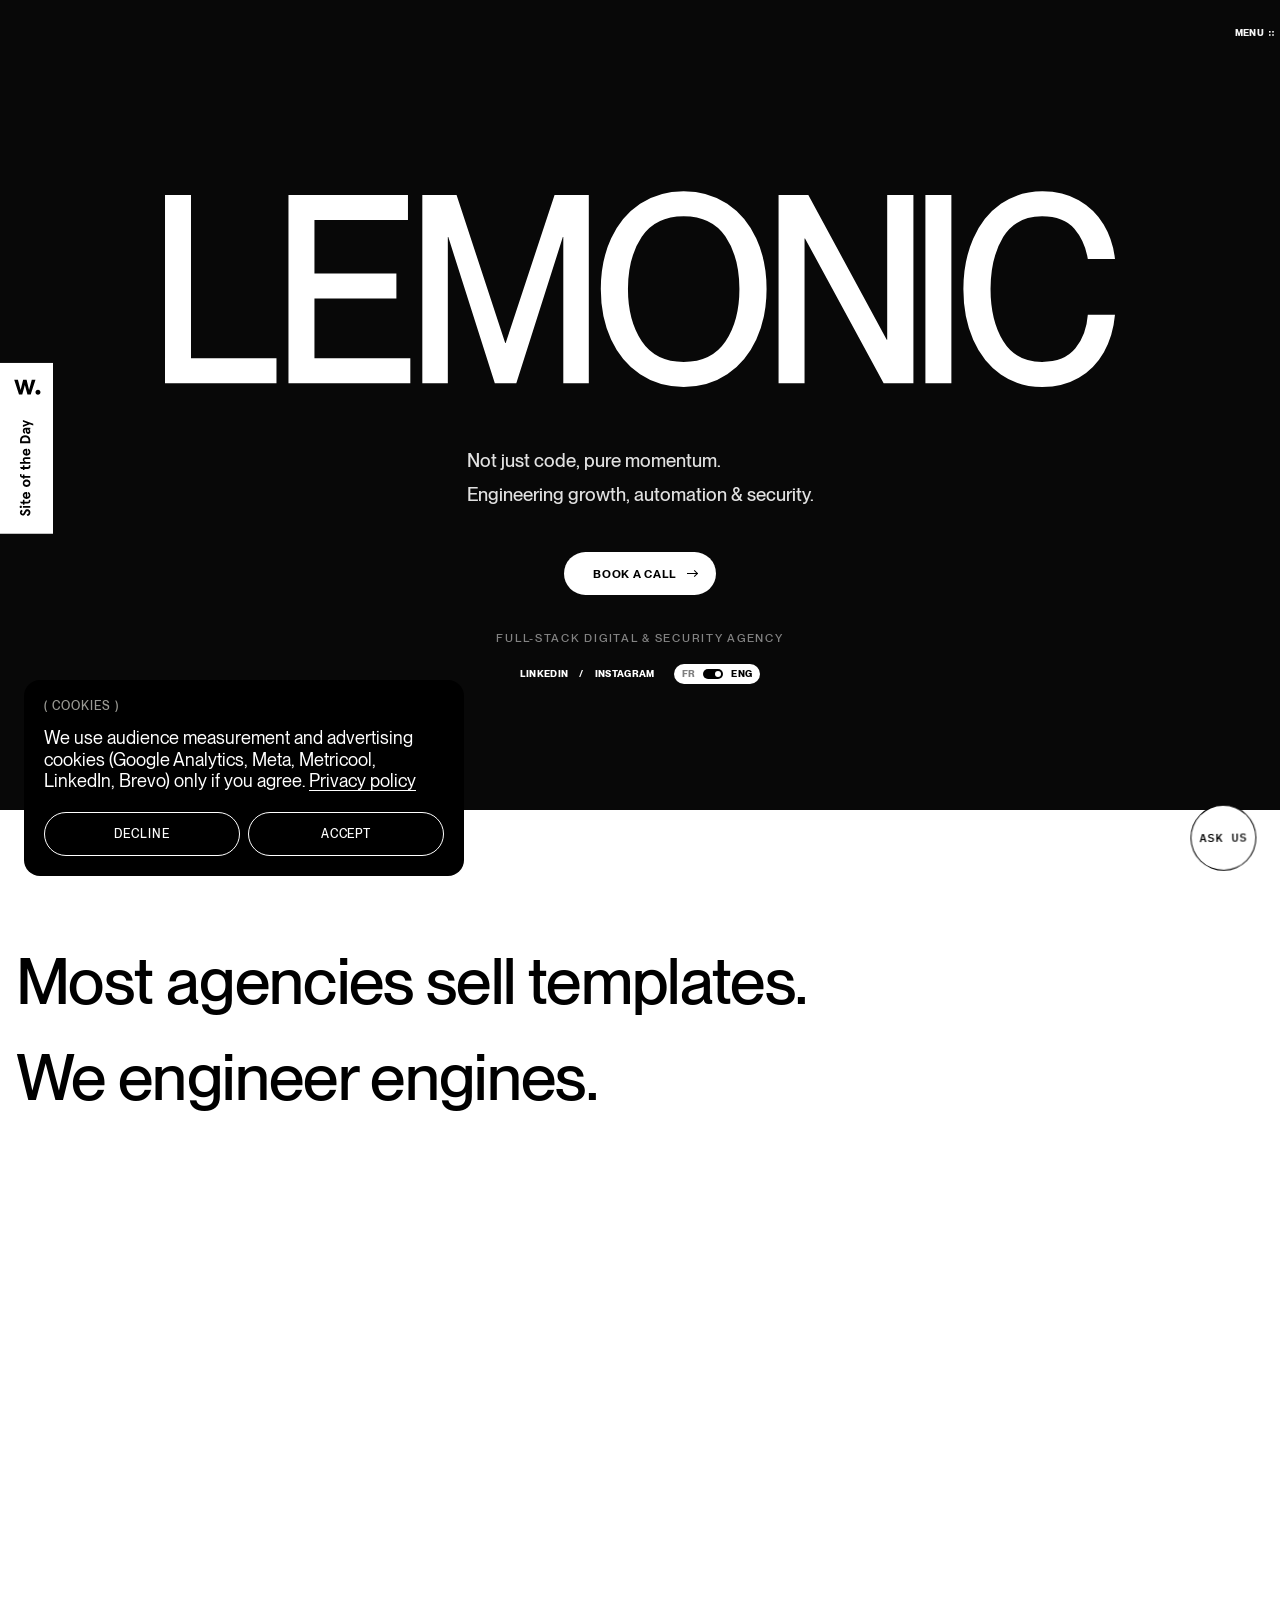
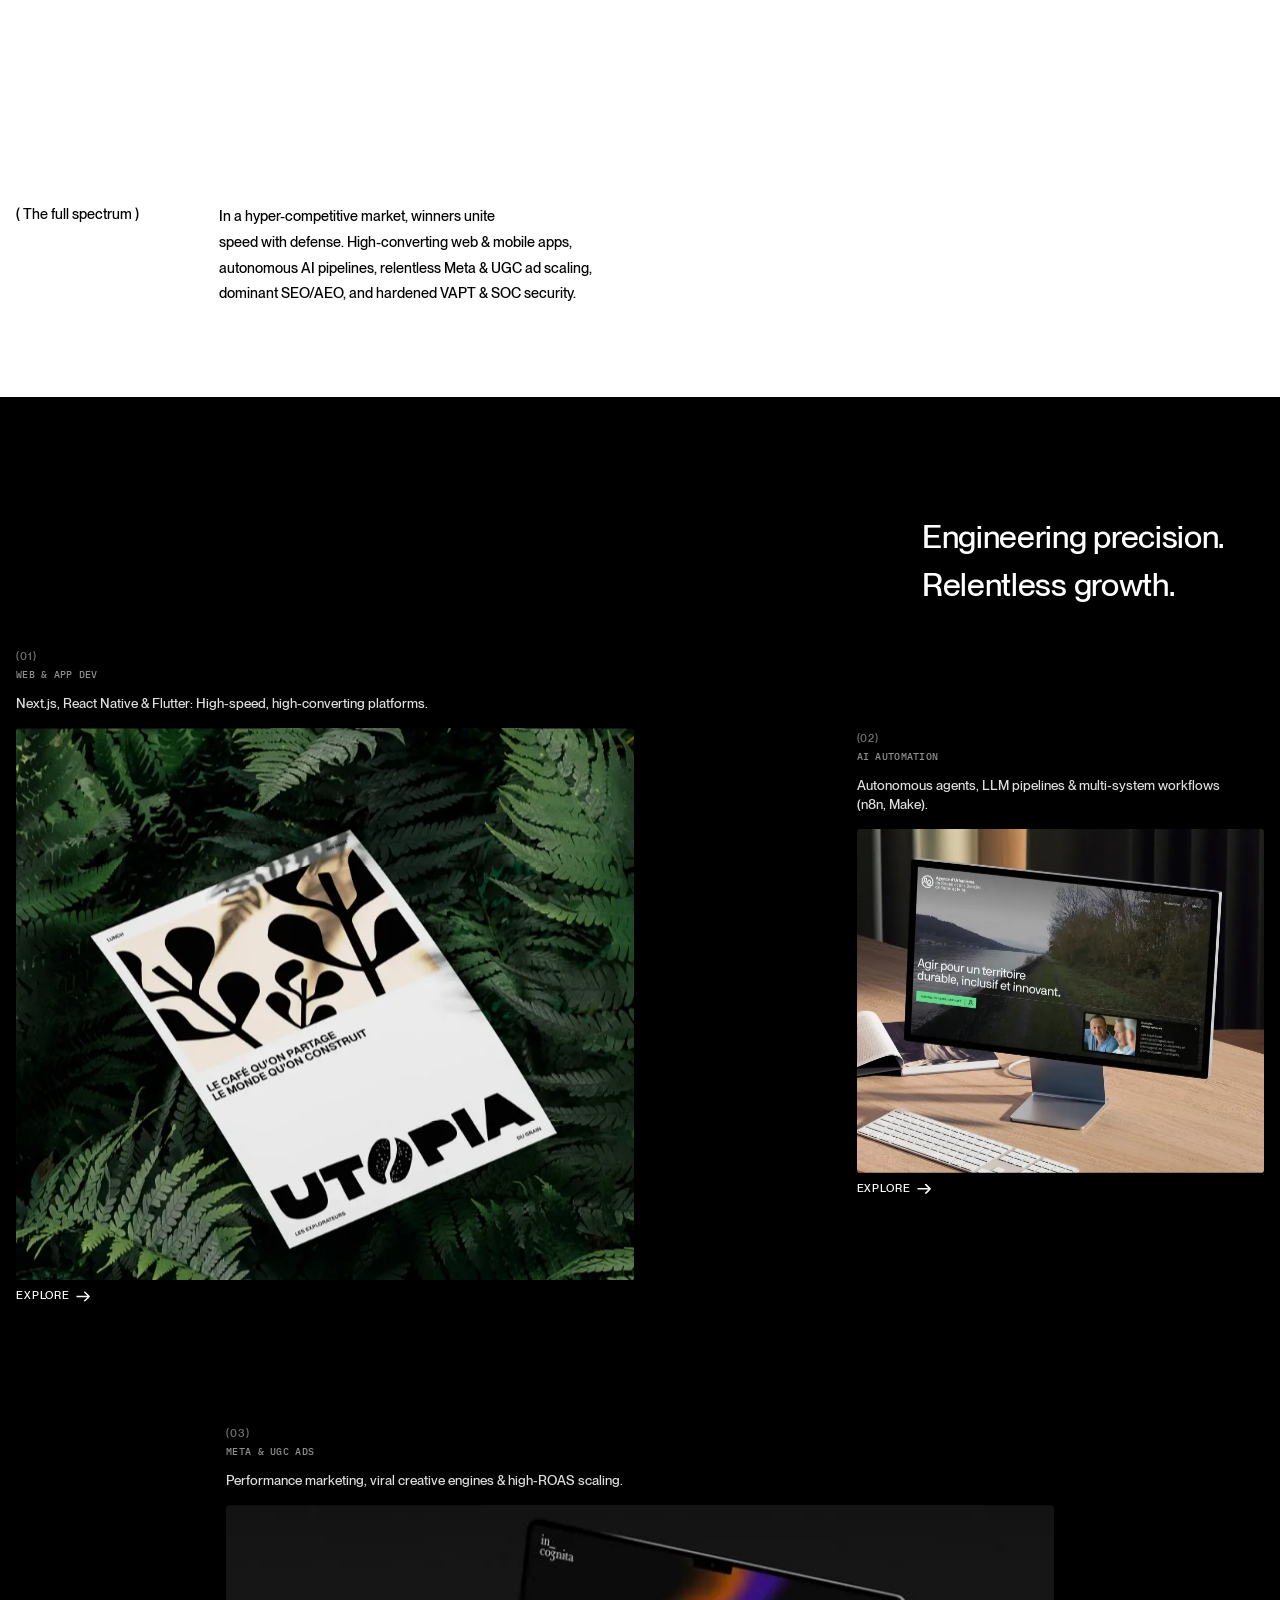
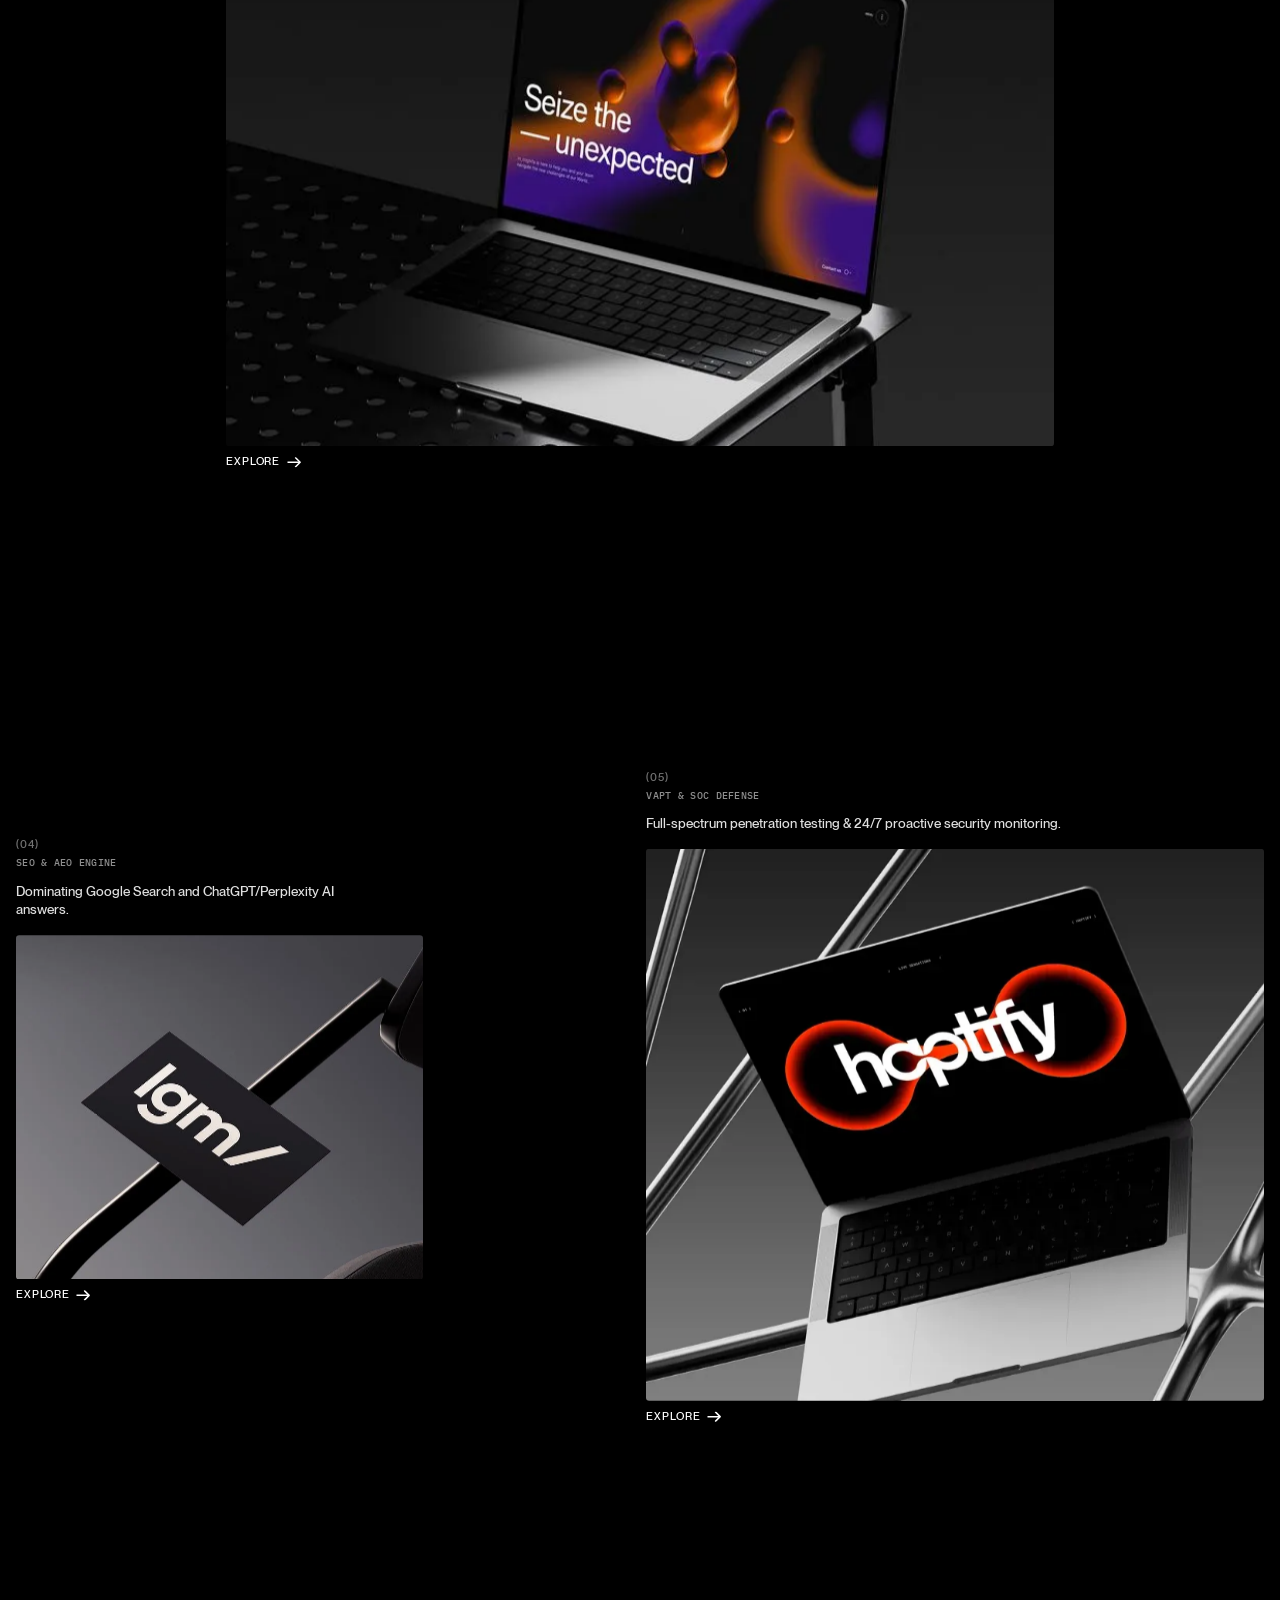
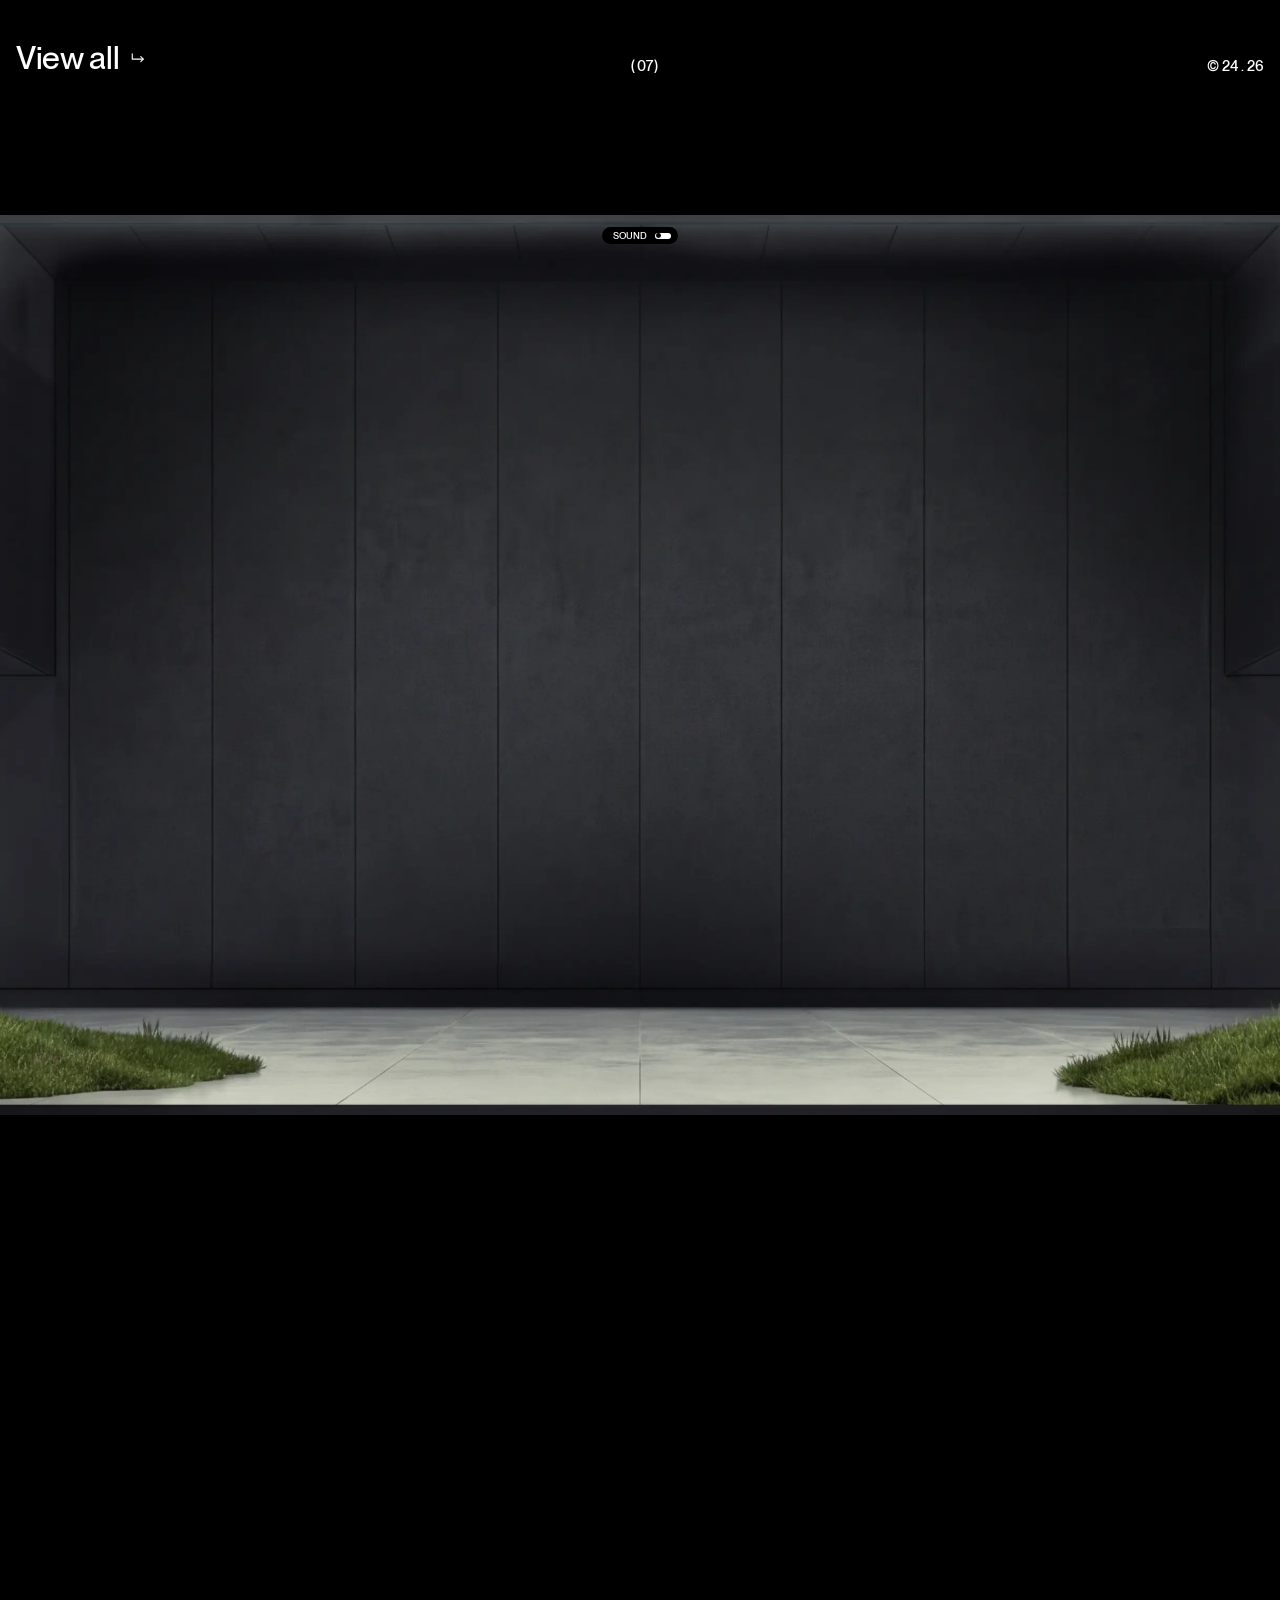
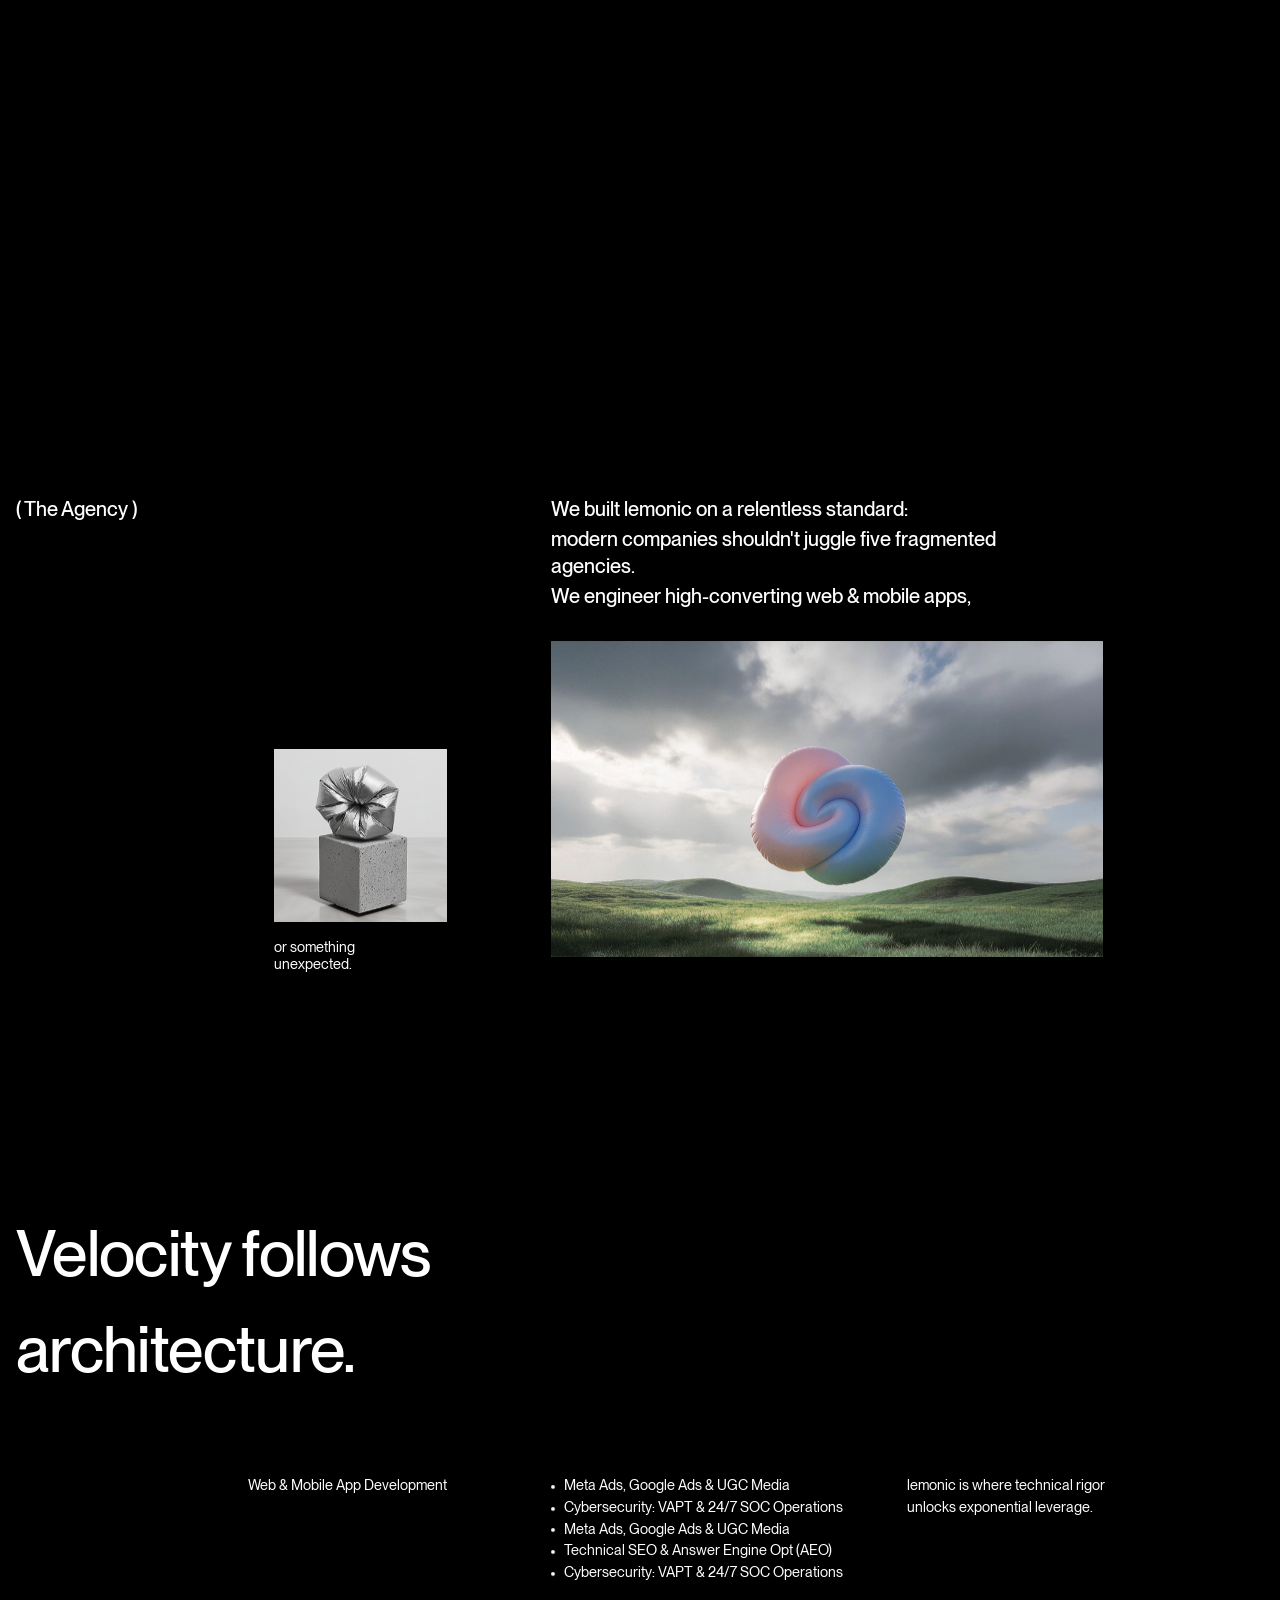
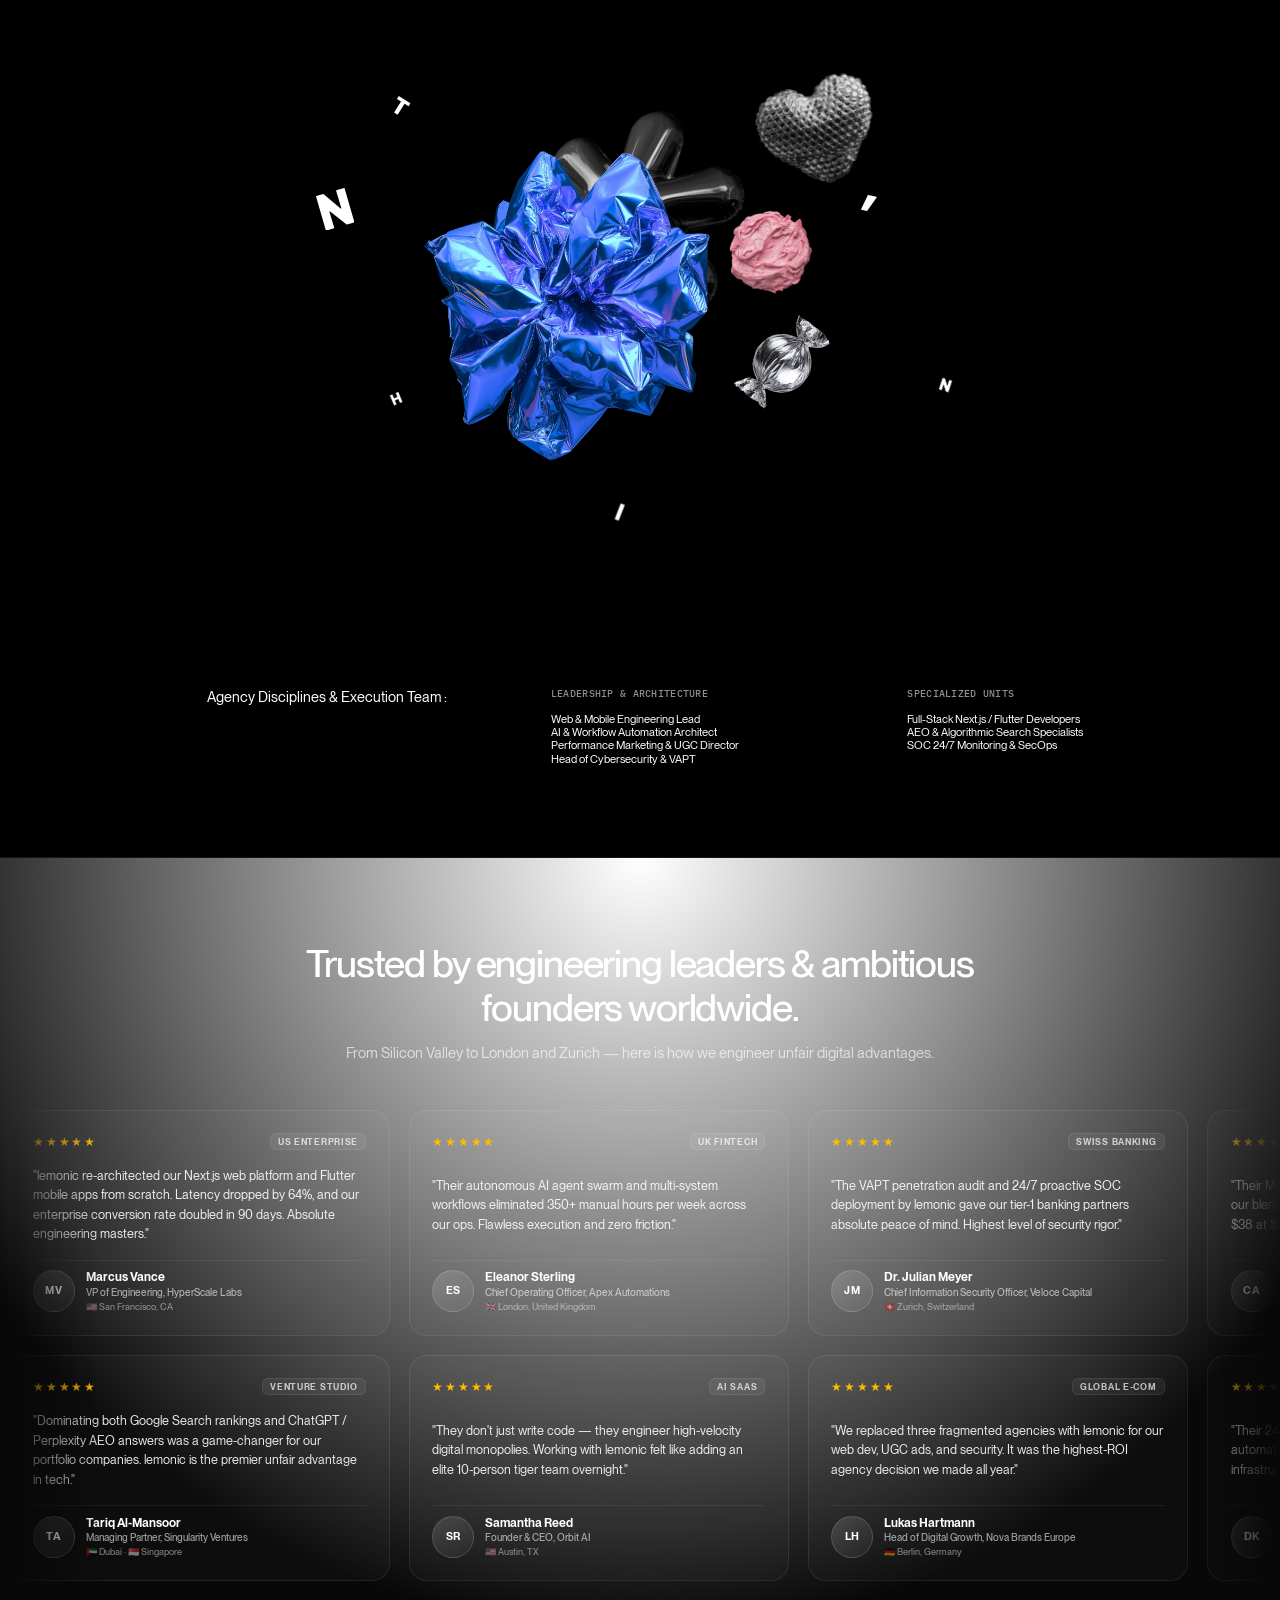
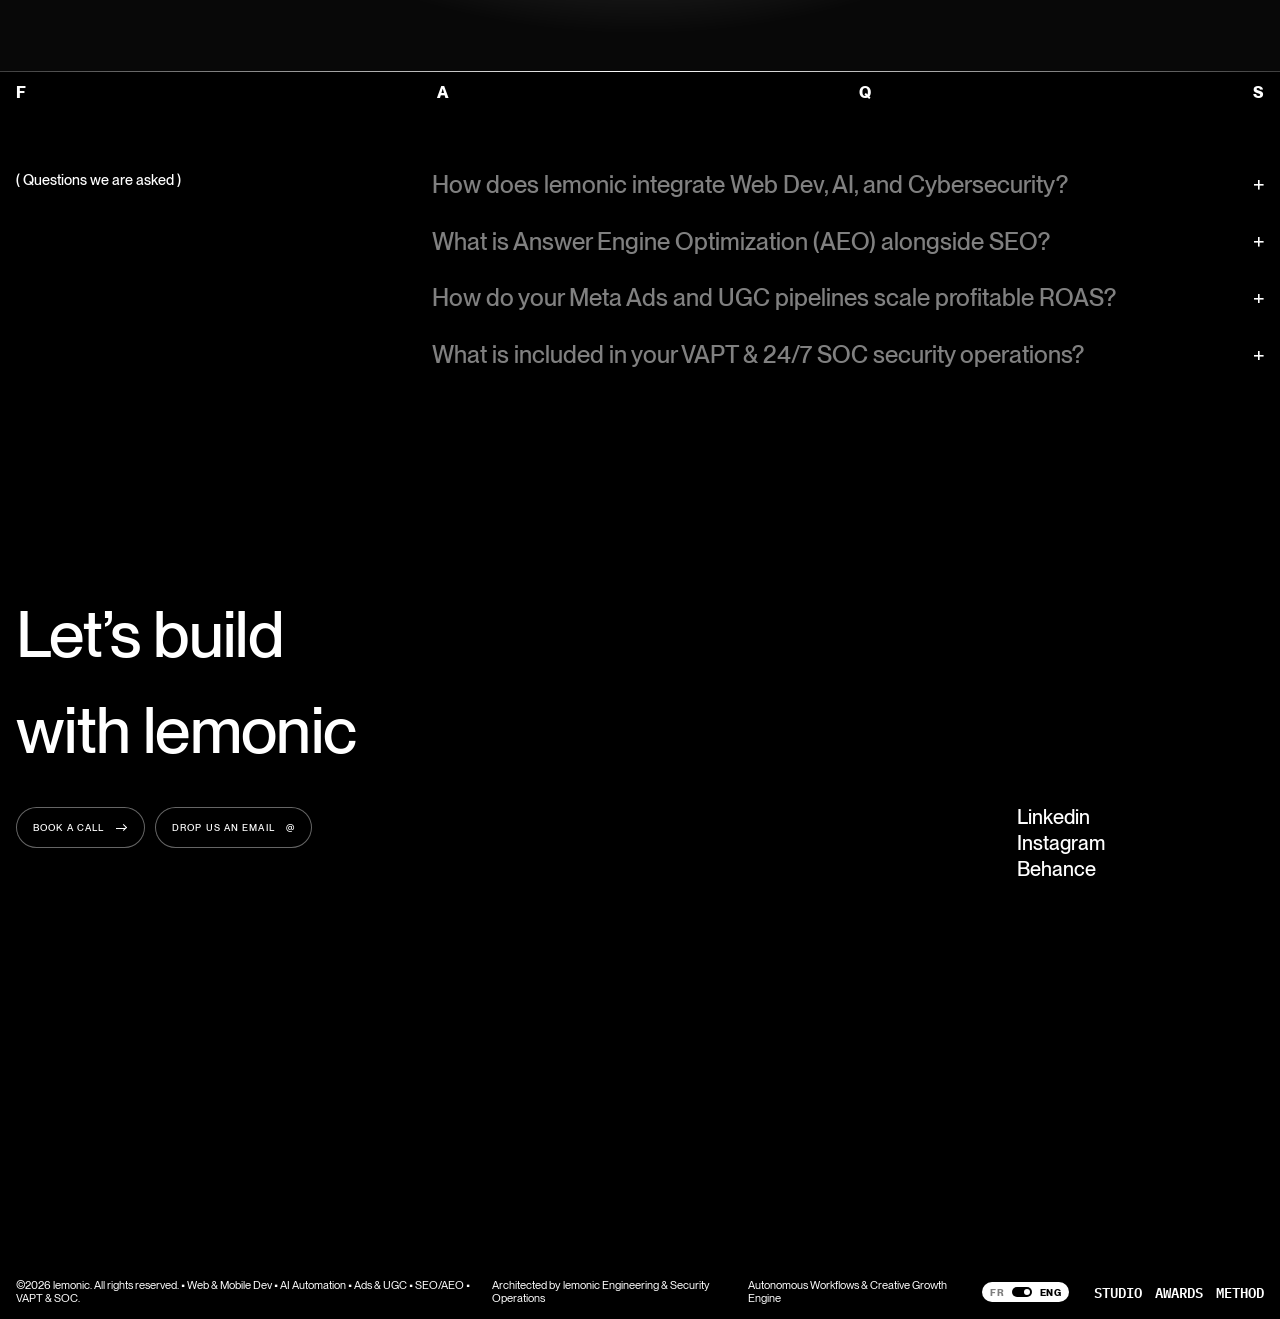
==== commit 490e7457: "fix(scroll): eliminate non-passive touch listeners, capture traps, and enable native Android momentu" ====
--- a/index.html
+++ b/index.html
@@ -110,7 +110,7 @@
   } catch (e) {}
 })();
 </script><style>.loader{display:none!important}</style>
-<style>*{-webkit-font-smoothing:antialiased;-moz-osx-font-smoothing:grayscale;-o-font-smoothing:antialiased}.loader{display:block}</style><style>html,body{overscroll-behavior:none}</style><script data-sf-original-src="https://cdn.prod.website-files.com/6a0c501c42b9751b78a9d1a7%2F689e5ba67671442434f3ca35%2F6adfb3a1a7b90ee5ba671ade%2Fchatfr-1.0.1.js" src="scripts/112.js" type="text/javascript"></script><script data-sf-original-src="https://cdn.prod.website-files.com/6a0c501c42b9751b78a9d1a7%2F689e5ba67671442434f3ca35%2F6adfb63e61417b162801f7a9%2Ftogglelangues-1.1.0.js" src="scripts/113.js" type="text/javascript"></script><style id="nothin-toggle-langues">.lang-list{flex-direction:row-reverse;align-items:center;column-gap:8px}.lang-link.w--current{padding-left:0}.lang-link:not(.w--current){opacity:.5}.lang-link:not(.w--current):hover{opacity:1}.nl-tg{position:relative;flex:none;display:block;width:20px;height:10px;border-radius:10px;background:var(--black);border:0;padding:0;margin:0;cursor:pointer}.nl-tg::after{content:"";position:absolute;left:2px;top:2px;width:6px;height:6px;border-radius:50%;background:var(--white);transition:transform .25s ease}.nl-tg.is-en::after{transform:translateX(10px)}</style><script data-sf-original-src="https://nothinv1.netlify.app/main.js" src="scripts/114.js" type="module"></script><script async="" data-sf-original-src="https://tools.noth.in/webmcp/nothin-webmcp.js" src="scripts/115.js"></script><style id="mytempCss" type="text/css">._8mqQwQ{display:none}._1TWLMK.icF5zO{opacity:0.01}</style><style>*{margin:0;padding:0;box-sizing:border-box}html{height:auto;scroll-behavior:auto}a{color:inherit;text-decoration:none;transition:opacity .3s ease}img{max-width:100%;height:auto;display:block}[line],[letter],[opacity]{opacity:0}[scale]{transform:scale(0);transform-origin:50% 50%}.line-child,.letter-child{padding-bottom:.15em}.line-mask-child-mask,.letter-mask-child-mask{margin-bottom:-.15em}.section-w{position:relative;overflow:hidden}.section-w .video-hero-bg{position:absolute;top:50%;left:0;transform:translateY(-50%);width:100%;height:auto;z-index:0}.section-w .mask-reveal-canvas{position:absolute;inset:0;z-index:1;pointer-events:none}.section-w .section.hero-home{background-color:#fff;position:relative;z-index:0}.footer-svg-w,.footer-nothin-svg{overflow:visible}.footer-nothin-svg path{will-change:transform}@media (max-width:768px){.work-list-img{grid-template-columns:1fr!important}.work-item-img{grid-column:1/-1!important;height:auto!important}.work-item-img .work-img{height:auto!important}}</style><style data-nothin-chat="true">.nw{--nw-size:64px;--nw-w:380px;--nw-h:560px;--nw-right:24px;--nw-bottom:24px;--nw-dur:620ms;--nw-ease:cubic-bezier(.22,1,.36,1);--mw:30.08px;--mh:24px;--dx:0px;--dy:0px;--nw-sans:inherit;--nw-caps:inherit;--nw-mono:"IBM Plex Mono",ui-monospace,monospace;--nw-neutral:#e3e1de;--nw-grey:#8b8b84;--nw-hair:#d7d7d1;--nw-card:16px;--nw-pill:100px;position:fixed;z-index:2147483000;right:var(--nw-right);bottom:var(--nw-bottom);width:0;height:0;font-family:var(--nw-sans);font-weight:500;font-size:14px;line-height:1.1;color:#000;transition:bottom .5s var(--nw-ease);will-change:transform}.nw,.nw *{box-sizing:border-box}.nw button:focus-visible,.nw a:focus-visible{outline:2px solid currentColor;outline-offset:3px}.nw-shell{position:absolute;right:0;bottom:0;width:var(--nw-size);height:var(--nw-size);border-radius:calc(var(--nw-size)/2);background:#fff;overflow:hidden;box-shadow:0 0 0 1px #000,0 0 0 rgba(0,0,0,0);transition:width var(--nw-dur) var(--nw-ease),height var(--nw-dur) var(--nw-ease),border-radius var(--nw-dur) var(--nw-ease),box-shadow .5s}.nw[data-state=open] .nw-shell{width:var(--nw-w);height:var(--nw-h);border-radius:var(--nw-card);box-shadow:0 0 0 1px #000,0 18px 40px rgba(0,0,0,.12)}.nw-launch{position:absolute;inset:0;border:0;padding:0;margin:0;background:transparent!important;cursor:pointer;color:inherit;border-radius:inherit;-webkit-tap-highlight-color:transparent;-webkit-appearance:none;appearance:none;outline:none}.nw:not([data-state=idle]) .nw-launch{pointer-events:none}.nw-face{position:absolute;inset:0;display:grid;place-items:center;opacity:0;transition:opacity .22s ease;pointer-events:none}.nw[data-state=idle] .nw-face{opacity:1}.nw-ask{grid-area:1/1;font-family:var(--nw-mono);font-weight:500;font-size:12px;line-height:1;letter-spacing:.08em;text-transform:uppercase;color:#000;transition:opacity .32s ease,transform .5s var(--nw-ease)}.nw-gum{grid-area:1/1;width:76%;height:76%;object-fit:contain;opacity:0;transform:scale(.5) rotate(-16deg);user-select:none;transition:opacity .3s ease,transform .65s cubic-bezier(.34,1.56,.64,1)}.nw.is-hover .nw-ask{opacity:0;transform:scale(.7)}.nw.is-hover .nw-gum{opacity:1;transform:none}.nw-mark{position:absolute;width:var(--mw);height:var(--mh);display:block;pointer-events:none;user-select:none;z-index:3;right:calc(var(--nw-w) - 20px - var(--mw));bottom:calc(var(--nw-h) - 20px - var(--mh));opacity:0;transform:translate(var(--dx),var(--dy)) scale(.55);transition:transform .22s ease,opacity .2s ease}.nw[data-state=peek] .nw-mark,.nw[data-state=closing] .nw-mark{opacity:1;transform:translate(var(--dx),var(--dy)) scale(.9)}.nw[data-state=peek] .nw-mark{transition:transform .26s cubic-bezier(.34,1.56,.64,1),opacity .18s ease}.nw[data-state=closing] .nw-mark{transition:transform var(--nw-dur) var(--nw-ease),opacity 0s}.nw[data-state=open] .nw-mark{opacity:1;transform:none;transition:transform var(--nw-dur) var(--nw-ease),opacity 0s}.nw-panel{position:absolute;right:0;bottom:0;width:var(--nw-w);height:var(--nw-h);display:flex;flex-direction:column;background:#fff;visibility:hidden;transition:visibility 0s linear var(--nw-dur)}.nw[data-state=open] .nw-panel,.nw[data-state=closing] .nw-panel{visibility:visible}.nw[data-state=open] .nw-panel{transition-delay:0s}.nw-st{opacity:0;transform:translateY(8px);transition:opacity .16s ease,transform .16s ease}.nw[data-state=open] .nw-st{opacity:1;transform:none;transition:opacity .42s ease calc(var(--nw-dur)*.3 + var(--i,0)*50ms),transform .55s var(--nw-ease) calc(var(--nw-dur)*.3 + var(--i,0)*50ms)}.nw-head{height:64px;display:flex;align-items:center;justify-content:space-between;gap:12px;padding:0 16px 0 20px;border-bottom:1px solid var(--nw-hair);flex:none}.nw-id{display:flex;align-items:center;gap:12px}.nw-id i{display:block;width:var(--mw);height:var(--mh)}.nw-mono{font-family:var(--nw-mono);font-weight:500;text-transform:uppercase;letter-spacing:.08em;font-size:12px}.nw-id .nw-mono{color:var(--nw-grey);font-size:11px}.nw-close{font-family:var(--nw-caps);font-weight:500;font-size:12px;line-height:1;text-transform:uppercase;letter-spacing:.08em;background:transparent;color:#000;border:1px solid #000;border-radius:var(--nw-pill);padding:9px 14px;cursor:pointer;transition:background .25s,color .25s}.nw-close:hover{background:#000;color:#fff}.nw-log{flex:1;overflow:auto;overscroll-behavior:contain;-webkit-overflow-scrolling:touch;padding:20px;display:flex;flex-direction:column;gap:14px;scrollbar-width:thin}.nw-msg{max-width:88%;font-family:var(--nw-sans);font-size:16px;line-height:1.2;font-weight:400;padding:12px 14px;border-radius:var(--nw-card);overflow-wrap:anywhere}.nw-msg.me{align-self:flex-end;background:#000;color:#fff;border-bottom-right-radius:4px}.nw-msg.bot{align-self:flex-start;background:var(--nw-neutral);color:#000;border-bottom-left-radius:4px}.nw-link{color:inherit;text-decoration:underline}.nw-ctas{display:flex;flex-wrap:wrap;gap:8px;margin-top:10px}.nw-cta{display:inline-block;font-family:var(--nw-caps);font-weight:500;font-size:12px;line-height:1;text-transform:uppercase;letter-spacing:.08em;color:#000;background:transparent;border:1px solid #000;border-radius:var(--nw-pill);padding:9px 14px;text-decoration:none;cursor:pointer;transition:background .25s,color .25s}.nw-cta:hover{background:#000;color:#fff}.nw-dots{display:inline-flex;gap:4px;padding:3px 0}.nw-dots b{width:5px;height:5px;border-radius:50%;background:#000;opacity:.3;animation:nwdot 1s infinite}.nw-dots b:nth-child(2){animation-delay:.15s}.nw-dots b:nth-child(3){animation-delay:.3s}@keyframes nwdot{50%{opacity:1}}.nw-form{display:flex;gap:8px;padding:12px 16px 16px;border-top:1px solid var(--nw-hair);flex:none;margin:0}.nw-form input{flex:1;min-width:0;font-family:var(--nw-sans);font-weight:400;font-size:16px;line-height:1;border:1px solid #000;border-radius:var(--nw-pill);padding:14px 18px;background:#fff;color:#000;outline:none;box-shadow:none;transition:box-shadow .2s}.nw-form input:focus,.nw-form input:focus-visible{outline:none;box-shadow:inset 0 0 0 1px #000}.nw-form input::placeholder{color:var(--nw-grey);opacity:1}.nw-form input:disabled{opacity:.6}.nw-send{font-family:var(--nw-caps);font-weight:500;font-size:12px;line-height:1;text-transform:uppercase;letter-spacing:.08em;background:#000;color:#fff;border:1px solid #000;border-radius:var(--nw-pill);padding:0 18px;cursor:pointer;transition:background .25s,color .25s}.nw-send:hover{background:#fff;color:#000}.nw-send:disabled{opacity:.6;cursor:default}.nw-fine{padding:0 20px 14px;color:var(--nw-grey);font-size:11px;letter-spacing:.08em;flex:none}@media (max-width:720px){.nw{--nw-size:56px;--nw-right:16px;--nw-bottom:16px;--nw-w:calc(100vw - 32px);--nw-h:min(72vh,560px)}}@media (prefers-reduced-motion:reduce){.nw,.nw *{animation:none!important;transition:none!important}.nw .nw-face,.nw .nw-mark,.nw .nw-panel,.nw .nw-ask,.nw .nw-gum{transition:opacity .2s linear!important}.nw .nw-mark,.nw .nw-gum{transform:none!important}.nw .nw-st{transform:none!important}.nw:not([data-state=open]) .nw-panel{opacity:0}.nw .nw-ask{filter:none!important;transform:none!important}}</style><style id="nw-lift"></style><meta content="no-referrer" name="referrer"/><style data-single-file-movable-style="">html{font-size:calc(0rem + 1vw)}@media screen and (min-width:992px){html{font-size:calc(0rem + 1vw)}}@media screen and (max-width:991px){html{font-size:1rem}}body ::-webkit-scrollbar,body::-webkit-scrollbar{display:none}body{-ms-overflow-style:none}html{scrollbar-width:none}*,*:after,*:before{margin:0;padding:0;-webkit-box-sizing:border-box;-moz-box-sizing:border-box;box-sizing:border-box}html,body{-webkit-font-smoothing:antialiased;width:100%;height:auto}input:focus,select:focus,textarea:focus,button:focus{outline:none}a{color:inherit}::selection{background-color:#121212;color:white;text-shadow:none}::-moz-selection{background-color:#121212;color:white;text-shadow:none}.form_w ::selection{background-color:#2500AD;color:#FFFFFF;text-shadow:none}.form_w ::-moz-selection{background-color:#2500AD;color:#FFFFFF;text-shadow:none}.hide{display:none!important}figure{margin:0!important;padding:0!important}.w-richtext>:not(div):first-child,.w-richtext>div:first-child>:first-child{margin-top:0!important}.w-richtext>:last-child,.w-richtext ol li:last-child,.w-richtext ul li:last-child{margin-bottom:0!important}</style><style data-single-file-movable-style="">@media screen and (max-width:991px){.hide,.hide-tablet{display:none!important}}@media screen and (max-width:767px){.hide-landscape{display:none!important}}@media screen and (max-width:479px){.hide-mobile{display:none!important}}</style><style data-single-file-movable-style="">@media (max-width:767px){#awwwards{display:none!important}}</style><style data-single-file-movable-style="">#awwwards{transition:opacity .5s cubic-bezier(.22,1,.36,1),transform .6s cubic-bezier(.22,1,.36,1)}#awwwards.is-away{opacity:0;transform:translate(-40%,-50%)!important;pointer-events:none}</style><style data-single-file-movable-style="">.nw{transition:opacity .5s cubic-bezier(.22,1,.36,1),translate .6s cubic-bezier(.22,1,.36,1)}.nw.nw-away[data-state=idle]{opacity:0;translate:40%0;pointer-events:none}</style><!-- CSP removed --><style id="lemonic-anti-clipping-fix">
+<style>*{-webkit-font-smoothing:antialiased;-moz-osx-font-smoothing:grayscale;-o-font-smoothing:antialiased}.loader{display:block}</style><style>html,body{overscroll-behavior-x:none;overscroll-behavior-y:auto}</style><script data-sf-original-src="https://cdn.prod.website-files.com/6a0c501c42b9751b78a9d1a7%2F689e5ba67671442434f3ca35%2F6adfb3a1a7b90ee5ba671ade%2Fchatfr-1.0.1.js" src="scripts/112.js" type="text/javascript"></script><script data-sf-original-src="https://cdn.prod.website-files.com/6a0c501c42b9751b78a9d1a7%2F689e5ba67671442434f3ca35%2F6adfb63e61417b162801f7a9%2Ftogglelangues-1.1.0.js" src="scripts/113.js" type="text/javascript"></script><style id="nothin-toggle-langues">.lang-list{flex-direction:row-reverse;align-items:center;column-gap:8px}.lang-link.w--current{padding-left:0}.lang-link:not(.w--current){opacity:.5}.lang-link:not(.w--current):hover{opacity:1}.nl-tg{position:relative;flex:none;display:block;width:20px;height:10px;border-radius:10px;background:var(--black);border:0;padding:0;margin:0;cursor:pointer}.nl-tg::after{content:"";position:absolute;left:2px;top:2px;width:6px;height:6px;border-radius:50%;background:var(--white);transition:transform .25s ease}.nl-tg.is-en::after{transform:translateX(10px)}</style><script data-sf-original-src="https://nothinv1.netlify.app/main.js" src="scripts/114.js" type="module"></script><script async="" data-sf-original-src="https://tools.noth.in/webmcp/nothin-webmcp.js" src="scripts/115.js"></script><style id="mytempCss" type="text/css">._8mqQwQ{display:none}._1TWLMK.icF5zO{opacity:0.01}</style><style>*{margin:0;padding:0;box-sizing:border-box}html{height:auto;scroll-behavior:auto}a{color:inherit;text-decoration:none;transition:opacity .3s ease}img{max-width:100%;height:auto;display:block}[line],[letter],[opacity]{opacity:0}[scale]{transform:scale(0);transform-origin:50% 50%}.line-child,.letter-child{padding-bottom:.15em}.line-mask-child-mask,.letter-mask-child-mask{margin-bottom:-.15em}.section-w{position:relative;overflow:hidden}.section-w .video-hero-bg{position:absolute;top:50%;left:0;transform:translateY(-50%);width:100%;height:auto;z-index:0}.section-w .mask-reveal-canvas{position:absolute;inset:0;z-index:1;pointer-events:none}.section-w .section.hero-home{background-color:#fff;position:relative;z-index:0}.footer-svg-w,.footer-nothin-svg{overflow:visible}.footer-nothin-svg path{will-change:transform}@media (max-width:768px){.work-list-img{grid-template-columns:1fr!important}.work-item-img{grid-column:1/-1!important;height:auto!important}.work-item-img .work-img{height:auto!important}}</style><style data-nothin-chat="true">.nw{--nw-size:64px;--nw-w:380px;--nw-h:560px;--nw-right:24px;--nw-bottom:24px;--nw-dur:620ms;--nw-ease:cubic-bezier(.22,1,.36,1);--mw:30.08px;--mh:24px;--dx:0px;--dy:0px;--nw-sans:inherit;--nw-caps:inherit;--nw-mono:"IBM Plex Mono",ui-monospace,monospace;--nw-neutral:#e3e1de;--nw-grey:#8b8b84;--nw-hair:#d7d7d1;--nw-card:16px;--nw-pill:100px;position:fixed;z-index:2147483000;right:var(--nw-right);bottom:var(--nw-bottom);width:0;height:0;font-family:var(--nw-sans);font-weight:500;font-size:14px;line-height:1.1;color:#000;transition:bottom .5s var(--nw-ease);will-change:transform}.nw,.nw *{box-sizing:border-box}.nw button:focus-visible,.nw a:focus-visible{outline:2px solid currentColor;outline-offset:3px}.nw-shell{position:absolute;right:0;bottom:0;width:var(--nw-size);height:var(--nw-size);border-radius:calc(var(--nw-size)/2);background:#fff;overflow:hidden;box-shadow:0 0 0 1px #000,0 0 0 rgba(0,0,0,0);transition:width var(--nw-dur) var(--nw-ease),height var(--nw-dur) var(--nw-ease),border-radius var(--nw-dur) var(--nw-ease),box-shadow .5s}.nw[data-state=open] .nw-shell{width:var(--nw-w);height:var(--nw-h);border-radius:var(--nw-card);box-shadow:0 0 0 1px #000,0 18px 40px rgba(0,0,0,.12)}.nw-launch{position:absolute;inset:0;border:0;padding:0;margin:0;background:transparent!important;cursor:pointer;color:inherit;border-radius:inherit;-webkit-tap-highlight-color:transparent;-webkit-appearance:none;appearance:none;outline:none}.nw:not([data-state=idle]) .nw-launch{pointer-events:none}.nw-face{position:absolute;inset:0;display:grid;place-items:center;opacity:0;transition:opacity .22s ease;pointer-events:none}.nw[data-state=idle] .nw-face{opacity:1}.nw-ask{grid-area:1/1;font-family:var(--nw-mono);font-weight:500;font-size:12px;line-height:1;letter-spacing:.08em;text-transform:uppercase;color:#000;transition:opacity .32s ease,transform .5s var(--nw-ease)}.nw-gum{grid-area:1/1;width:76%;height:76%;object-fit:contain;opacity:0;transform:scale(.5) rotate(-16deg);user-select:none;transition:opacity .3s ease,transform .65s cubic-bezier(.34,1.56,.64,1)}.nw.is-hover .nw-ask{opacity:0;transform:scale(.7)}.nw.is-hover .nw-gum{opacity:1;transform:none}.nw-mark{position:absolute;width:var(--mw);height:var(--mh);display:block;pointer-events:none;user-select:none;z-index:3;right:calc(var(--nw-w) - 20px - var(--mw));bottom:calc(var(--nw-h) - 20px - var(--mh));opacity:0;transform:translate(var(--dx),var(--dy)) scale(.55);transition:transform .22s ease,opacity .2s ease}.nw[data-state=peek] .nw-mark,.nw[data-state=closing] .nw-mark{opacity:1;transform:translate(var(--dx),var(--dy)) scale(.9)}.nw[data-state=peek] .nw-mark{transition:transform .26s cubic-bezier(.34,1.56,.64,1),opacity .18s ease}.nw[data-state=closing] .nw-mark{transition:transform var(--nw-dur) var(--nw-ease),opacity 0s}.nw[data-state=open] .nw-mark{opacity:1;transform:none;transition:transform var(--nw-dur) var(--nw-ease),opacity 0s}.nw-panel{position:absolute;right:0;bottom:0;width:var(--nw-w);height:var(--nw-h);display:flex;flex-direction:column;background:#fff;visibility:hidden;transition:visibility 0s linear var(--nw-dur)}.nw[data-state=open] .nw-panel,.nw[data-state=closing] .nw-panel{visibility:visible}.nw[data-state=open] .nw-panel{transition-delay:0s}.nw-st{opacity:0;transform:translateY(8px);transition:opacity .16s ease,transform .16s ease}.nw[data-state=open] .nw-st{opacity:1;transform:none;transition:opacity .42s ease calc(var(--nw-dur)*.3 + var(--i,0)*50ms),transform .55s var(--nw-ease) calc(var(--nw-dur)*.3 + var(--i,0)*50ms)}.nw-head{height:64px;display:flex;align-items:center;justify-content:space-between;gap:12px;padding:0 16px 0 20px;border-bottom:1px solid var(--nw-hair);flex:none}.nw-id{display:flex;align-items:center;gap:12px}.nw-id i{display:block;width:var(--mw);height:var(--mh)}.nw-mono{font-family:var(--nw-mono);font-weight:500;text-transform:uppercase;letter-spacing:.08em;font-size:12px}.nw-id .nw-mono{color:var(--nw-grey);font-size:11px}.nw-close{font-family:var(--nw-caps);font-weight:500;font-size:12px;line-height:1;text-transform:uppercase;letter-spacing:.08em;background:transparent;color:#000;border:1px solid #000;border-radius:var(--nw-pill);padding:9px 14px;cursor:pointer;transition:background .25s,color .25s}.nw-close:hover{background:#000;color:#fff}.nw-log{flex:1;overflow:auto;overscroll-behavior:contain;-webkit-overflow-scrolling:touch;padding:20px;display:flex;flex-direction:column;gap:14px;scrollbar-width:thin}.nw-msg{max-width:88%;font-family:var(--nw-sans);font-size:16px;line-height:1.2;font-weight:400;padding:12px 14px;border-radius:var(--nw-card);overflow-wrap:anywhere}.nw-msg.me{align-self:flex-end;background:#000;color:#fff;border-bottom-right-radius:4px}.nw-msg.bot{align-self:flex-start;background:var(--nw-neutral);color:#000;border-bottom-left-radius:4px}.nw-link{color:inherit;text-decoration:underline}.nw-ctas{display:flex;flex-wrap:wrap;gap:8px;margin-top:10px}.nw-cta{display:inline-block;font-family:var(--nw-caps);font-weight:500;font-size:12px;line-height:1;text-transform:uppercase;letter-spacing:.08em;color:#000;background:transparent;border:1px solid #000;border-radius:var(--nw-pill);padding:9px 14px;text-decoration:none;cursor:pointer;transition:background .25s,color .25s}.nw-cta:hover{background:#000;color:#fff}.nw-dots{display:inline-flex;gap:4px;padding:3px 0}.nw-dots b{width:5px;height:5px;border-radius:50%;background:#000;opacity:.3;animation:nwdot 1s infinite}.nw-dots b:nth-child(2){animation-delay:.15s}.nw-dots b:nth-child(3){animation-delay:.3s}@keyframes nwdot{50%{opacity:1}}.nw-form{display:flex;gap:8px;padding:12px 16px 16px;border-top:1px solid var(--nw-hair);flex:none;margin:0}.nw-form input{flex:1;min-width:0;font-family:var(--nw-sans);font-weight:400;font-size:16px;line-height:1;border:1px solid #000;border-radius:var(--nw-pill);padding:14px 18px;background:#fff;color:#000;outline:none;box-shadow:none;transition:box-shadow .2s}.nw-form input:focus,.nw-form input:focus-visible{outline:none;box-shadow:inset 0 0 0 1px #000}.nw-form input::placeholder{color:var(--nw-grey);opacity:1}.nw-form input:disabled{opacity:.6}.nw-send{font-family:var(--nw-caps);font-weight:500;font-size:12px;line-height:1;text-transform:uppercase;letter-spacing:.08em;background:#000;color:#fff;border:1px solid #000;border-radius:var(--nw-pill);padding:0 18px;cursor:pointer;transition:background .25s,color .25s}.nw-send:hover{background:#fff;color:#000}.nw-send:disabled{opacity:.6;cursor:default}.nw-fine{padding:0 20px 14px;color:var(--nw-grey);font-size:11px;letter-spacing:.08em;flex:none}@media (max-width:720px){.nw{--nw-size:56px;--nw-right:16px;--nw-bottom:16px;--nw-w:calc(100vw - 32px);--nw-h:min(72vh,560px)}}@media (prefers-reduced-motion:reduce){.nw,.nw *{animation:none!important;transition:none!important}.nw .nw-face,.nw .nw-mark,.nw .nw-panel,.nw .nw-ask,.nw .nw-gum{transition:opacity .2s linear!important}.nw .nw-mark,.nw .nw-gum{transform:none!important}.nw .nw-st{transform:none!important}.nw:not([data-state=open]) .nw-panel{opacity:0}.nw .nw-ask{filter:none!important;transform:none!important}}</style><style id="nw-lift"></style><meta content="no-referrer" name="referrer"/><style data-single-file-movable-style="">html{font-size:calc(0rem + 1vw)}@media screen and (min-width:992px){html{font-size:calc(0rem + 1vw)}}@media screen and (max-width:991px){html{font-size:1rem}}body ::-webkit-scrollbar,body::-webkit-scrollbar{display:none}body{-ms-overflow-style:none}html{scrollbar-width:none}*,*:after,*:before{margin:0;padding:0;-webkit-box-sizing:border-box;-moz-box-sizing:border-box;box-sizing:border-box}html,body{-webkit-font-smoothing:antialiased;width:100%;height:auto}input:focus,select:focus,textarea:focus,button:focus{outline:none}a{color:inherit}::selection{background-color:#121212;color:white;text-shadow:none}::-moz-selection{background-color:#121212;color:white;text-shadow:none}.form_w ::selection{background-color:#2500AD;color:#FFFFFF;text-shadow:none}.form_w ::-moz-selection{background-color:#2500AD;color:#FFFFFF;text-shadow:none}.hide{display:none!important}figure{margin:0!important;padding:0!important}.w-richtext>:not(div):first-child,.w-richtext>div:first-child>:first-child{margin-top:0!important}.w-richtext>:last-child,.w-richtext ol li:last-child,.w-richtext ul li:last-child{margin-bottom:0!important}</style><style data-single-file-movable-style="">@media screen and (max-width:991px){.hide,.hide-tablet{display:none!important}}@media screen and (max-width:767px){.hide-landscape{display:none!important}}@media screen and (max-width:479px){.hide-mobile{display:none!important}}</style><style data-single-file-movable-style="">@media (max-width:767px){#awwwards{display:none!important}}</style><style data-single-file-movable-style="">#awwwards{transition:opacity .5s cubic-bezier(.22,1,.36,1),transform .6s cubic-bezier(.22,1,.36,1)}#awwwards.is-away{opacity:0;transform:translate(-40%,-50%)!important;pointer-events:none}</style><style data-single-file-movable-style="">.nw{transition:opacity .5s cubic-bezier(.22,1,.36,1),translate .6s cubic-bezier(.22,1,.36,1)}.nw.nw-away[data-state=idle]{opacity:0;translate:40%0;pointer-events:none}</style><!-- CSP removed --><style id="lemonic-anti-clipping-fix">
 /* Lemonics Anti-Clipping & Full Text Visibility Engine */
 .line-mask-child-mask {
   overflow: visible !important;
@@ -373,6 +373,24 @@
 }
 
 @media (max-width: 991px) {
+
+  /* High-performance Android & iOS Native Momentum Scrolling */
+  html {
+    scroll-behavior: smooth !important;
+    -webkit-overflow-scrolling: touch !important;
+  }
+  body {
+    overscroll-behavior-y: auto !important;
+    overflow-x: hidden !important;
+    overflow-y: auto !important;
+    -webkit-overflow-scrolling: touch !important;
+    touch-action: pan-y !important;
+  }
+  .page-wrapper, .main-wrapper, .page_view {
+    overflow: visible !important;
+    height: auto !important;
+  }
+
   .section.testimonials {
     padding: 4.5rem 0 5rem !important;
   }
